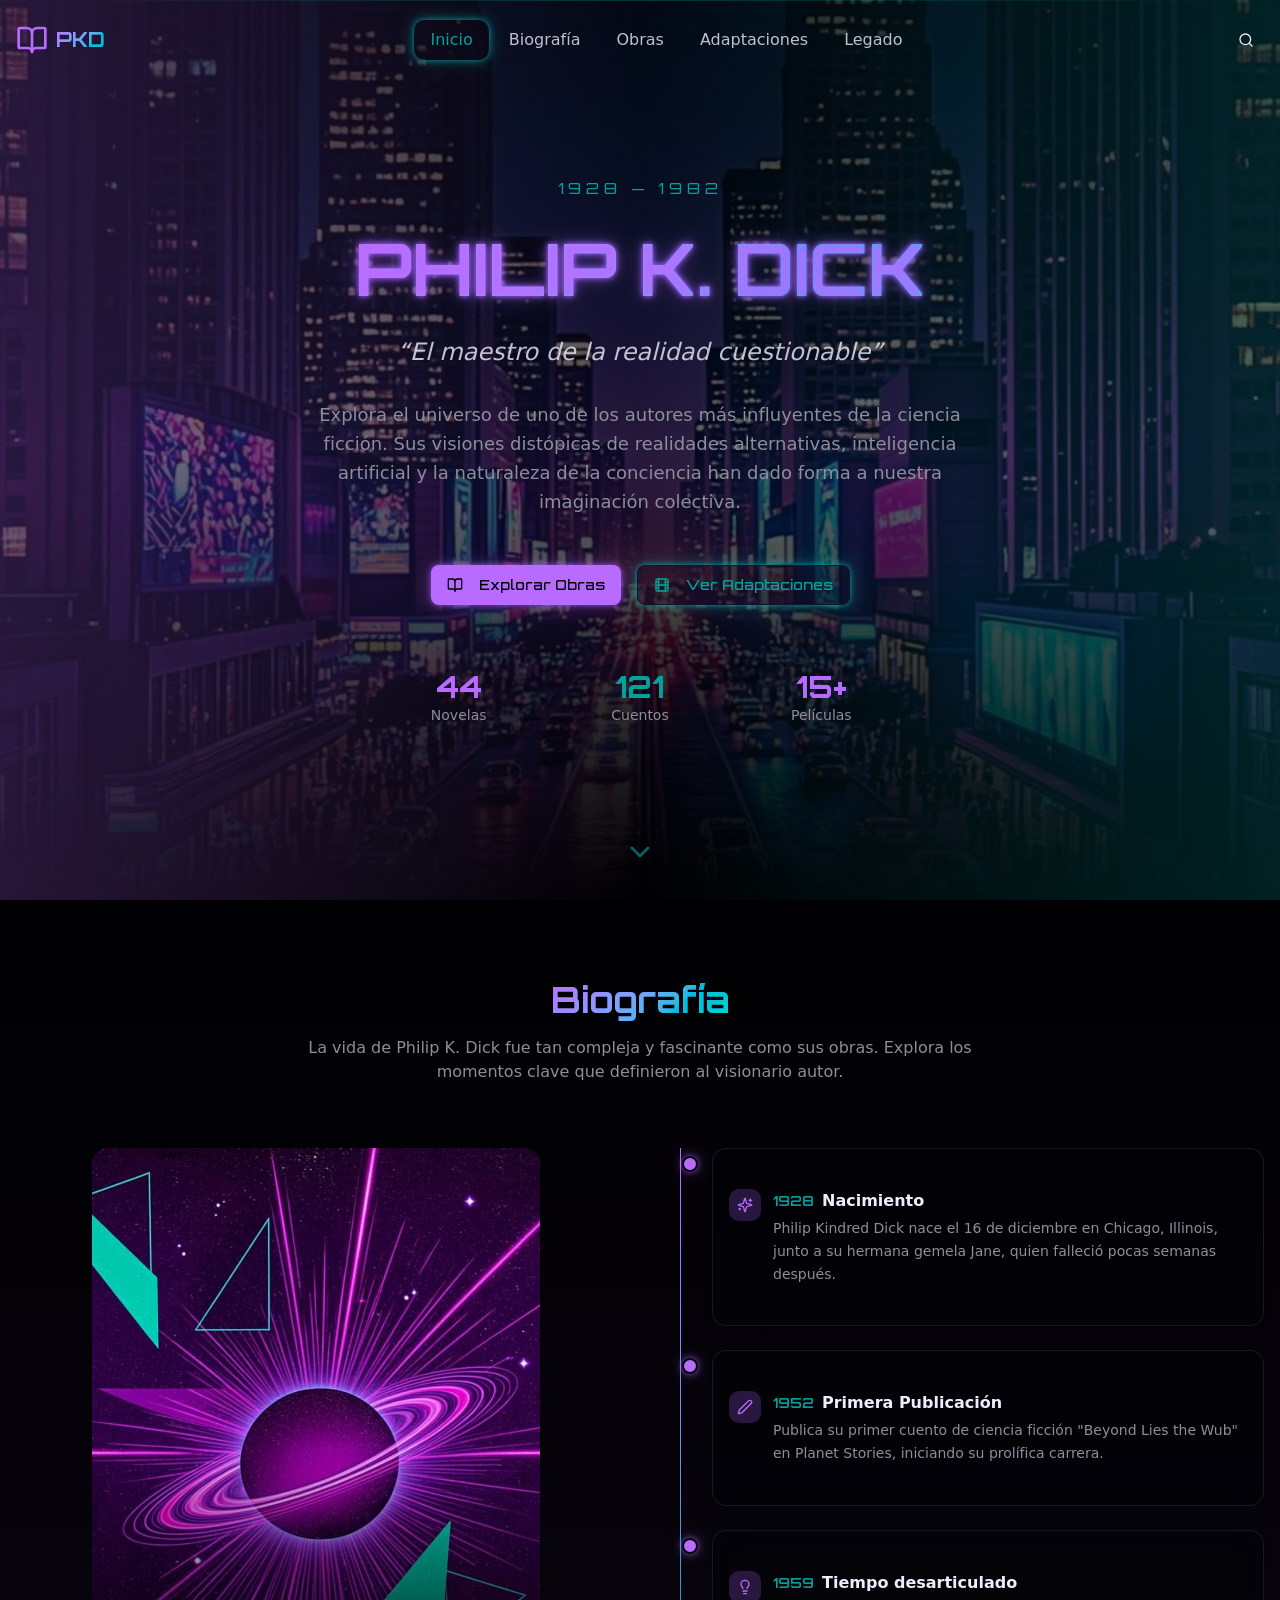
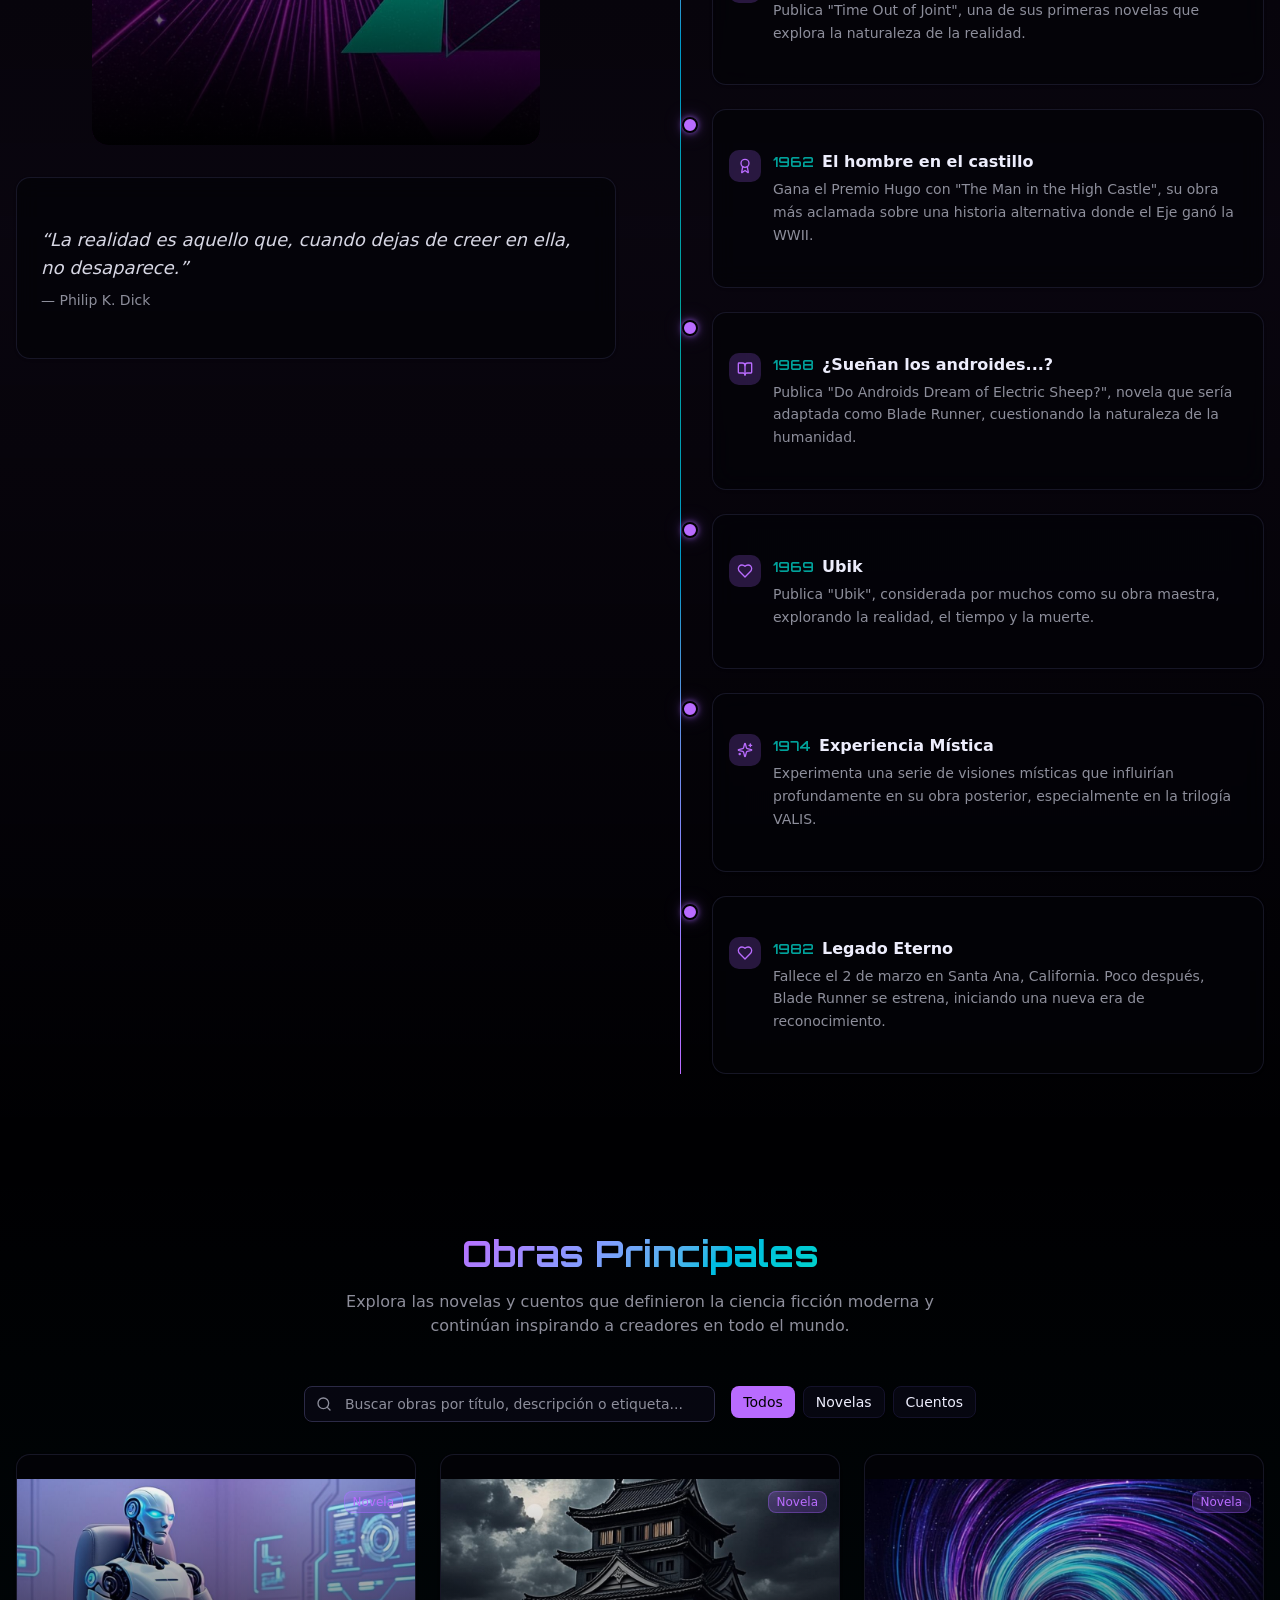
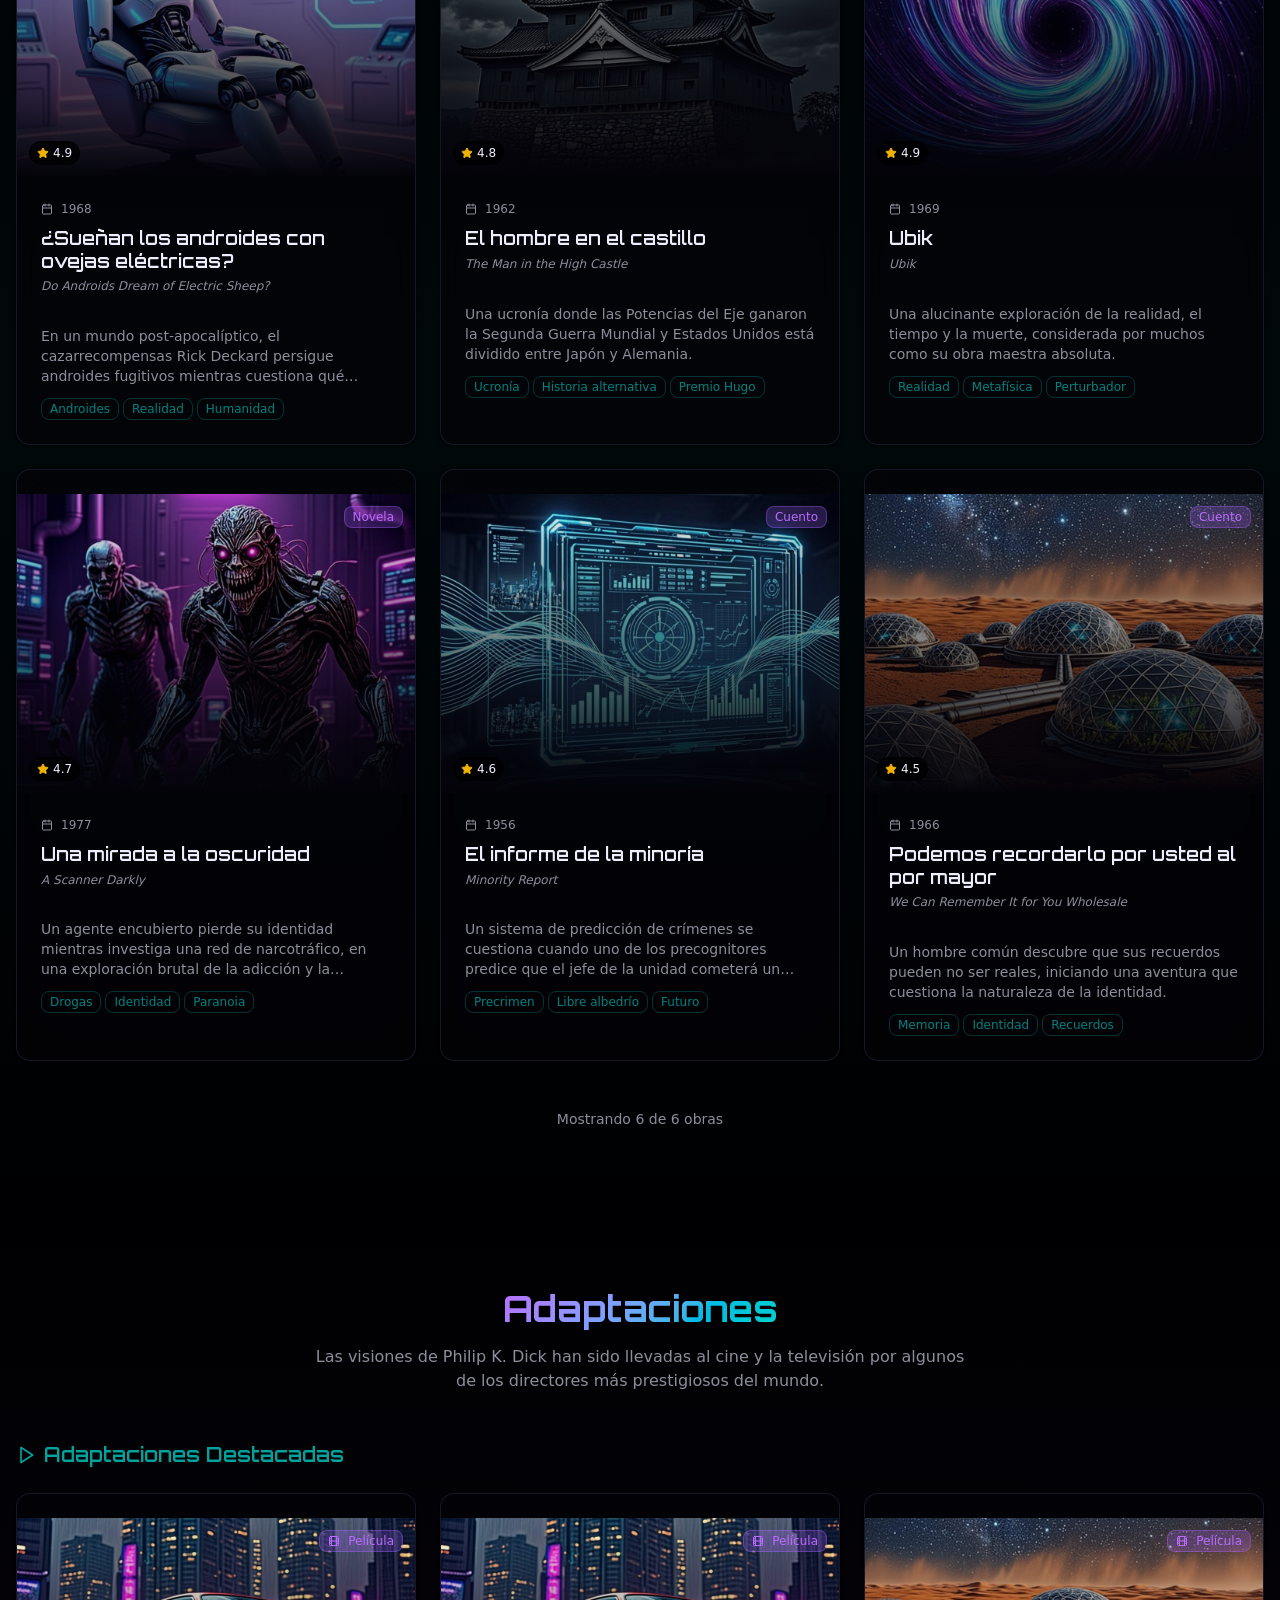
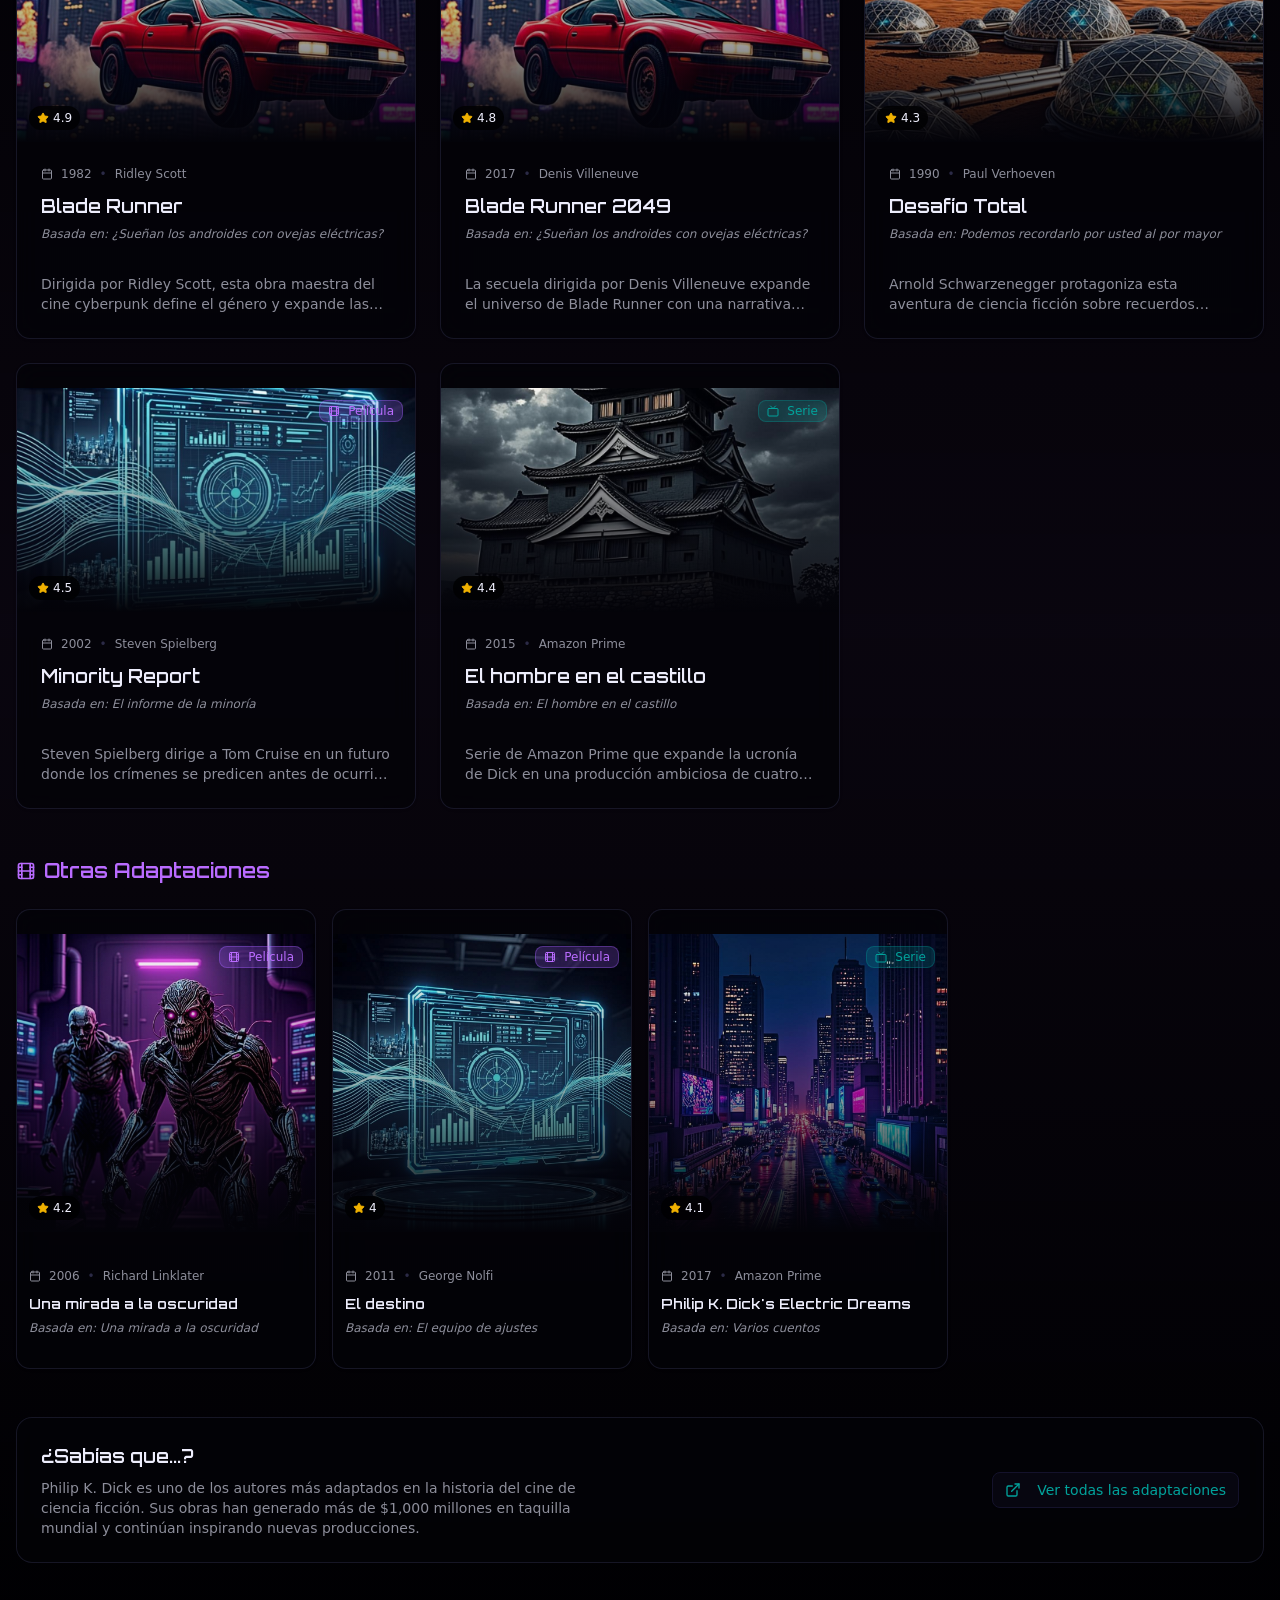
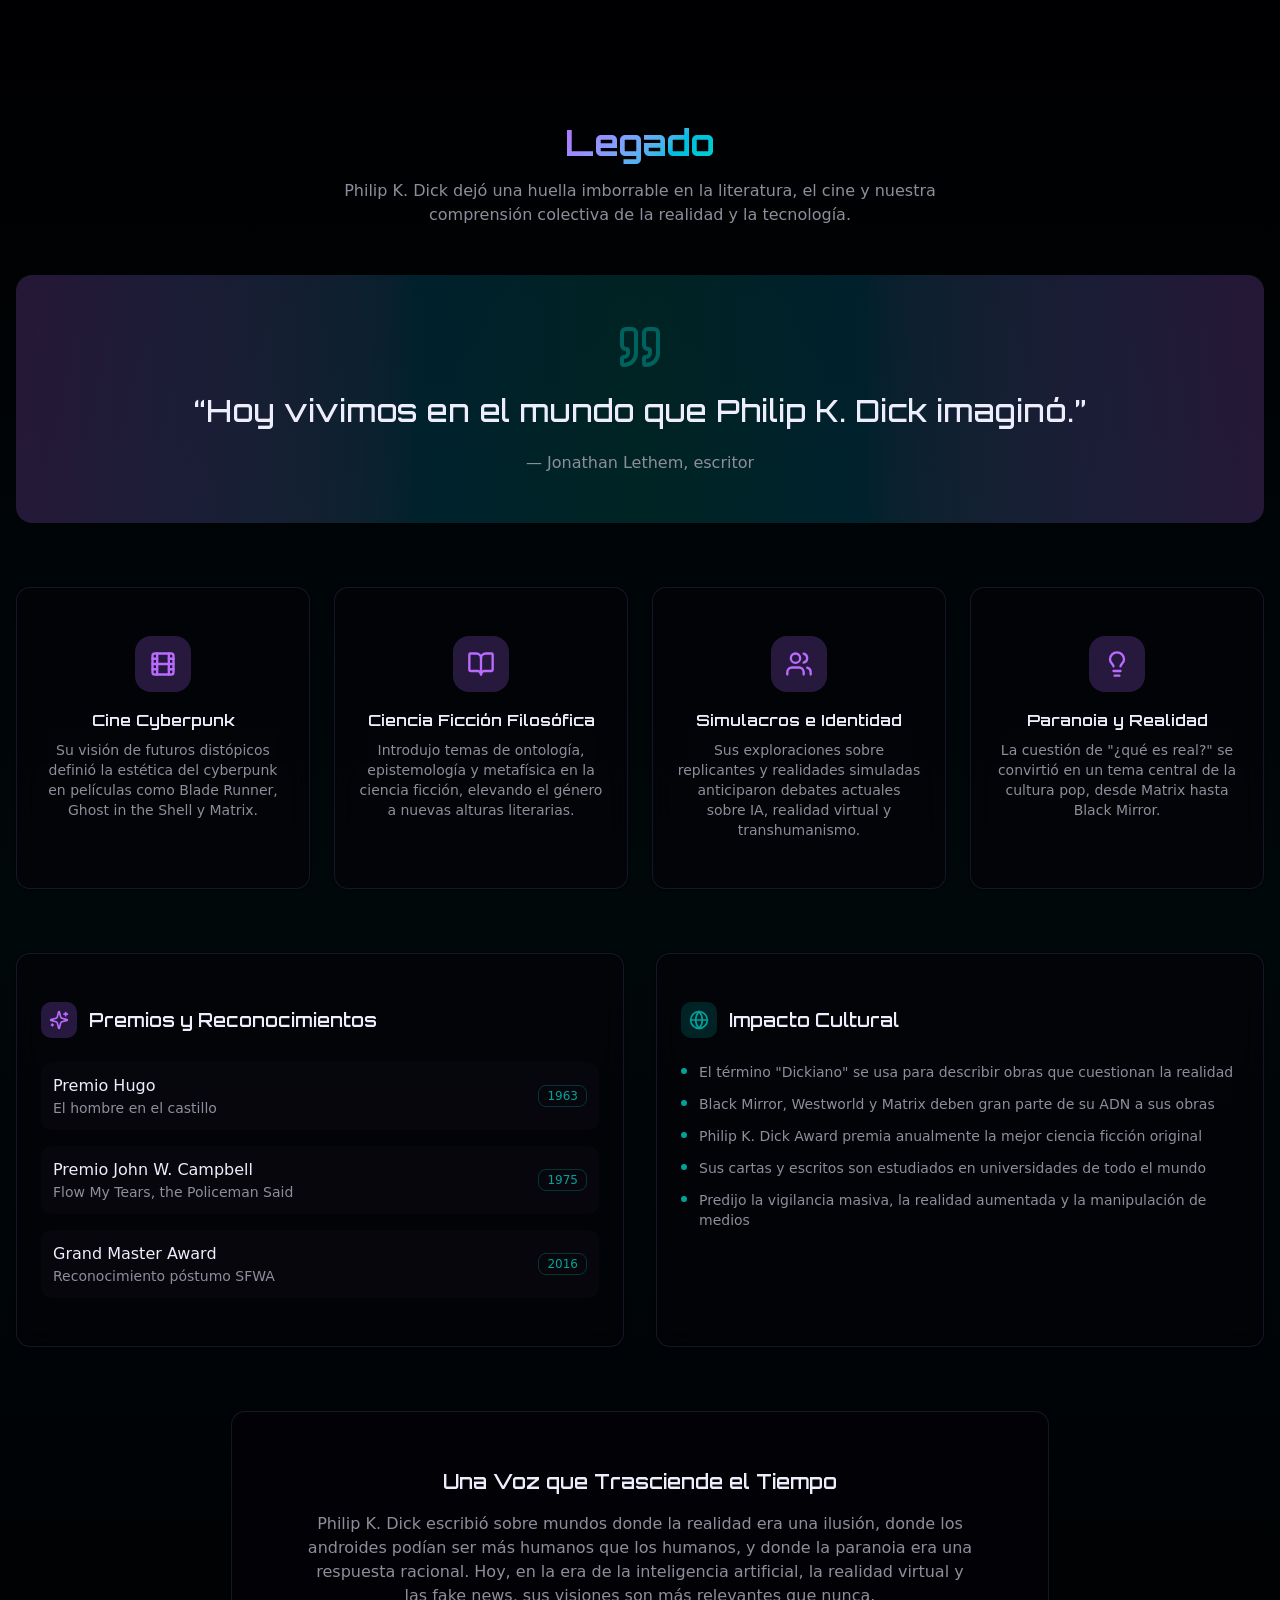
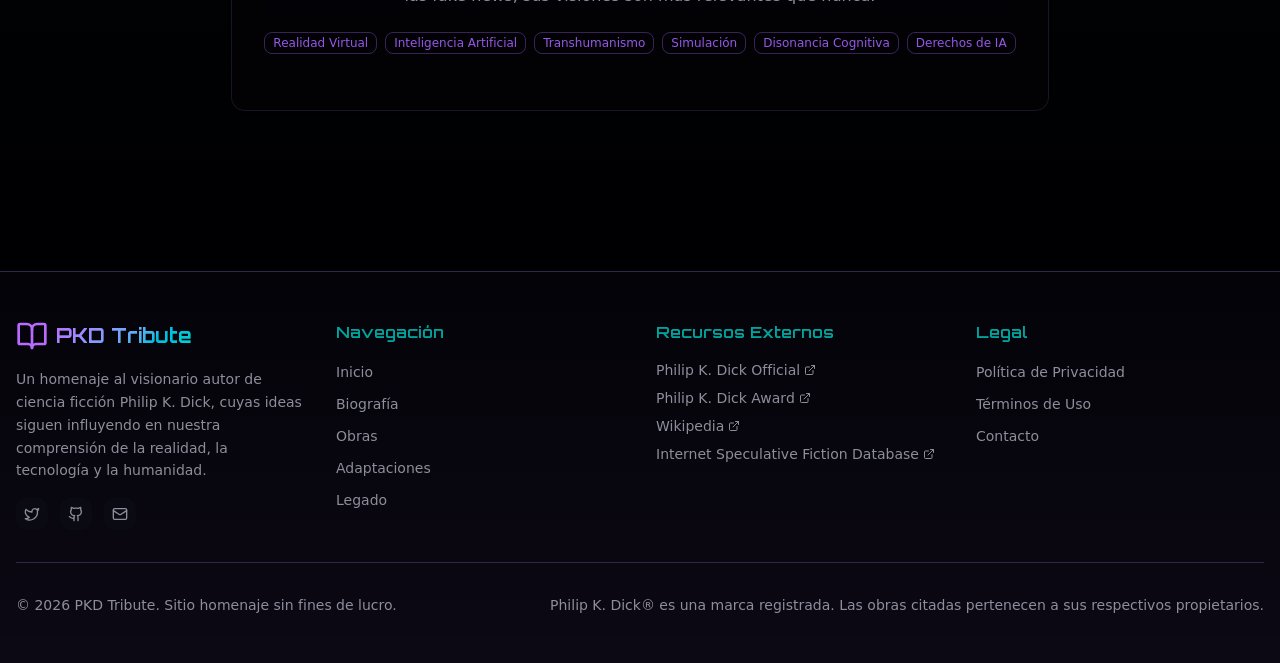
==== index.html @ 3417b70b "Add files via upload" ====
<!DOCTYPE html><!--2IDI9ltEasbapEEC2ynJJ--><html lang="es" class="dark"><head><meta charSet="utf-8"/><meta name="viewport" content="width=device-width, initial-scale=1"/><link rel="preload" href="/_next/static/media/0acc7fdf55eb3220-s.p.532ccaa1.woff2" as="font" crossorigin="" type="font/woff2"/><link rel="preload" href="/_next/static/media/797e433ab948586e-s.p.dbea232f.woff2" as="font" crossorigin="" type="font/woff2"/><link rel="preload" href="/_next/static/media/caa3a2e1cccd8315-s.p.853070df.woff2" as="font" crossorigin="" type="font/woff2"/><link rel="preload" as="image" href="/images/hero-cyberpunk.png"/><link rel="stylesheet" href="/_next/static/chunks/ce6fe1af7d8483ab.css" data-precedence="next"/><link rel="stylesheet" href="/_next/static/chunks/13907cbbb99fd0b8.css" data-precedence="next"/><link rel="preload" as="script" fetchPriority="low" href="/_next/static/chunks/556c8b59b4c9a879.js"/><script src="/_next/static/chunks/abc386bdde209760.js" async=""></script><script src="/_next/static/chunks/3b3c7ed019bbd741.js" async=""></script><script src="/_next/static/chunks/turbopack-4418671c871624ce.js" async=""></script><script src="/_next/static/chunks/ff1a16fafef87110.js" async=""></script><script src="/_next/static/chunks/d2be314c3ece3fbe.js" async=""></script><script src="/_next/static/chunks/f5dbffc2357b227a.js" async=""></script><script src="/_next/static/chunks/a6850a050755d134.js" async=""></script><script src="/_next/static/chunks/965058bfec8d47f9.js" async=""></script><meta name="next-size-adjust" content=""/><title>Philip K. Dick | Maestro de la Ciencia Ficción</title><meta name="description" content="Explora el universo de Philip K. Dick: su vida, obras maestras como ¿Sueñan los androides con ovejas eléctricas?, adaptaciones cinematográficas y su legado en la ciencia ficción moderna."/><meta name="author" content="PKD Tribute Site"/><meta name="keywords" content="Philip K. Dick,Ciencia Ficción,Blade Runner,Total Recall,Minority Report,Ubik,El hombre en el castillo,Sci-Fi,Cyberpunk"/><meta property="og:title" content="Philip K. Dick | Maestro de la Ciencia Ficción"/><meta property="og:description" content="Descubre el universo de uno de los autores más influyentes de la ciencia ficción"/><meta property="og:type" content="website"/><meta name="twitter:card" content="summary_large_image"/><meta name="twitter:title" content="Philip K. Dick | Maestro de la Ciencia Ficción"/><meta name="twitter:description" content="Explora el universo de Philip K. Dick"/><link rel="icon" href="/images/favicon.ico"/><script src="/_next/static/chunks/664adc71bc2617c2.js" noModule=""></script></head><body class="geist_a71539c9-module__T19VSG__variable geist_mono_8d43a2aa-module__8Li5zG__variable orbitron_f1751eec-module__pU4K5G__variable antialiased bg-background text-foreground"><div hidden=""><!--$--><!--/$--></div><div class="min-h-screen bg-background"><header class="fixed top-0 left-0 right-0 z-50 transition-all duration-300 bg-transparent"><div class="container mx-auto px-4"><div class="flex items-center justify-between h-16 md:h-20"><button class="flex items-center gap-2 group"><svg xmlns="http://www.w3.org/2000/svg" width="24" height="24" viewBox="0 0 24 24" fill="none" stroke="currentColor" stroke-width="2" stroke-linecap="round" stroke-linejoin="round" class="lucide lucide-book-open w-8 h-8 text-primary group-hover:text-accent transition-colors" aria-hidden="true"><path d="M12 7v14"></path><path d="M3 18a1 1 0 0 1-1-1V4a1 1 0 0 1 1-1h5a4 4 0 0 1 4 4 4 4 0 0 1 4-4h5a1 1 0 0 1 1 1v13a1 1 0 0 1-1 1h-6a3 3 0 0 0-3 3 3 3 0 0 0-3-3z"></path></svg><span class="font-[family-name:var(--font-orbitron)] text-lg md:text-xl font-bold gradient-text">PKD</span></button><nav class="hidden md:flex items-center gap-1"><button class="px-4 py-2 rounded-lg font-medium transition-all duration-200 text-accent neon-glow-cyan">Inicio</button><button class="px-4 py-2 rounded-lg font-medium transition-all duration-200 text-foreground/80 hover:text-accent hover:bg-accent/10">Biografía</button><button class="px-4 py-2 rounded-lg font-medium transition-all duration-200 text-foreground/80 hover:text-accent hover:bg-accent/10">Obras</button><button class="px-4 py-2 rounded-lg font-medium transition-all duration-200 text-foreground/80 hover:text-accent hover:bg-accent/10">Adaptaciones</button><button class="px-4 py-2 rounded-lg font-medium transition-all duration-200 text-foreground/80 hover:text-accent hover:bg-accent/10">Legado</button></nav><div class="flex items-center gap-2"><div class="relative"><button data-slot="button" class="inline-flex items-center justify-center gap-2 whitespace-nowrap rounded-md text-sm font-medium transition-all disabled:pointer-events-none disabled:opacity-50 [&amp;_svg]:pointer-events-none [&amp;_svg:not([class*=&#x27;size-&#x27;])]:size-4 shrink-0 [&amp;_svg]:shrink-0 outline-none focus-visible:border-ring focus-visible:ring-ring/50 focus-visible:ring-[3px] aria-invalid:ring-destructive/20 dark:aria-invalid:ring-destructive/40 aria-invalid:border-destructive hover:text-accent-foreground dark:hover:bg-accent/50 size-9 hover:bg-primary/20"><svg xmlns="http://www.w3.org/2000/svg" width="24" height="24" viewBox="0 0 24 24" fill="none" stroke="currentColor" stroke-width="2" stroke-linecap="round" stroke-linejoin="round" class="lucide lucide-search w-5 h-5" aria-hidden="true"><path d="m21 21-4.34-4.34"></path><circle cx="11" cy="11" r="8"></circle></svg></button></div><button data-slot="button" class="inline-flex items-center justify-center gap-2 whitespace-nowrap rounded-md text-sm font-medium transition-all disabled:pointer-events-none disabled:opacity-50 [&amp;_svg]:pointer-events-none [&amp;_svg:not([class*=&#x27;size-&#x27;])]:size-4 shrink-0 [&amp;_svg]:shrink-0 outline-none focus-visible:border-ring focus-visible:ring-ring/50 focus-visible:ring-[3px] aria-invalid:ring-destructive/20 dark:aria-invalid:ring-destructive/40 aria-invalid:border-destructive hover:bg-accent hover:text-accent-foreground dark:hover:bg-accent/50 size-9 md:hidden"><svg xmlns="http://www.w3.org/2000/svg" width="24" height="24" viewBox="0 0 24 24" fill="none" stroke="currentColor" stroke-width="2" stroke-linecap="round" stroke-linejoin="round" class="lucide lucide-menu w-5 h-5" aria-hidden="true"><path d="M4 12h16"></path><path d="M4 18h16"></path><path d="M4 6h16"></path></svg></button></div></div><div class="md:hidden overflow-hidden transition-all duration-300 max-h-0"><nav class="flex flex-col gap-1 pt-2"><button class="px-4 py-3 rounded-lg font-medium text-left transition-all duration-200 text-accent bg-accent/10 neon-glow-cyan">Inicio</button><button class="px-4 py-3 rounded-lg font-medium text-left transition-all duration-200 text-foreground/80 hover:text-accent hover:bg-accent/10">Biografía</button><button class="px-4 py-3 rounded-lg font-medium text-left transition-all duration-200 text-foreground/80 hover:text-accent hover:bg-accent/10">Obras</button><button class="px-4 py-3 rounded-lg font-medium text-left transition-all duration-200 text-foreground/80 hover:text-accent hover:bg-accent/10">Adaptaciones</button><button class="px-4 py-3 rounded-lg font-medium text-left transition-all duration-200 text-foreground/80 hover:text-accent hover:bg-accent/10">Legado</button></nav></div></div></header><main><section id="hero" class="relative min-h-screen flex items-center justify-center overflow-hidden"><div class="absolute inset-0 z-0"><img alt="Cyberpunk cityscape" decoding="async" data-nimg="fill" class="object-cover" style="position:absolute;height:100%;width:100%;left:0;top:0;right:0;bottom:0;color:transparent" src="/images/hero-cyberpunk.png"/><div class="absolute inset-0 bg-gradient-to-b from-background/80 via-background/60 to-background"></div><div class="absolute inset-0 bg-gradient-to-r from-primary/20 via-transparent to-accent/20"></div></div><div class="absolute inset-0 z-10 pointer-events-none overflow-hidden opacity-30"><div class="absolute left-0 right-0 h-px bg-gradient-to-r from-transparent via-accent to-transparent" style="animation:scan-line 8s linear infinite"></div></div><div class="relative z-20 container mx-auto px-4 text-center"><div class="max-w-4xl mx-auto space-y-8"><p class="font-[family-name:var(--font-orbitron)] text-accent text-sm md:text-base tracking-[0.3em] uppercase animate-pulse">1928 — 1982</p><h1 class="font-[family-name:var(--font-orbitron)] text-4xl md:text-6xl lg:text-7xl font-bold"><span class="gradient-text neon-text-purple">PHILIP K. DICK</span></h1><p class="text-xl md:text-2xl text-foreground/80 font-light italic">“El maestro de la realidad cuestionable”</p><p class="text-muted-foreground text-lg max-w-2xl mx-auto leading-relaxed">Explora el universo de uno de los autores más influyentes de la ciencia ficción. Sus visiones distópicas de realidades alternativas, inteligencia artificial y la naturaleza de la conciencia han dado forma a nuestra imaginación colectiva.</p><div class="flex flex-col sm:flex-row items-center justify-center gap-4 pt-4"><button data-slot="button" class="inline-flex items-center justify-center gap-2 whitespace-nowrap text-sm font-medium disabled:pointer-events-none disabled:opacity-50 [&amp;_svg]:pointer-events-none [&amp;_svg:not([class*=&#x27;size-&#x27;])]:size-4 shrink-0 [&amp;_svg]:shrink-0 outline-none focus-visible:border-ring focus-visible:ring-ring/50 focus-visible:ring-[3px] aria-invalid:ring-destructive/20 dark:aria-invalid:ring-destructive/40 aria-invalid:border-destructive shadow-xs h-10 rounded-md px-6 has-[&gt;svg]:px-4 bg-primary hover:bg-primary/80 text-primary-foreground font-[family-name:var(--font-orbitron)] neon-glow-purple transition-all duration-300 hover:scale-105"><svg xmlns="http://www.w3.org/2000/svg" width="24" height="24" viewBox="0 0 24 24" fill="none" stroke="currentColor" stroke-width="2" stroke-linecap="round" stroke-linejoin="round" class="lucide lucide-book-open w-4 h-4 mr-2" aria-hidden="true"><path d="M12 7v14"></path><path d="M3 18a1 1 0 0 1-1-1V4a1 1 0 0 1 1-1h5a4 4 0 0 1 4 4 4 4 0 0 1 4-4h5a1 1 0 0 1 1 1v13a1 1 0 0 1-1 1h-6a3 3 0 0 0-3 3 3 3 0 0 0-3-3z"></path></svg>Explorar Obras</button><button data-slot="button" class="inline-flex items-center justify-center gap-2 whitespace-nowrap text-sm font-medium disabled:pointer-events-none disabled:opacity-50 [&amp;_svg]:pointer-events-none [&amp;_svg:not([class*=&#x27;size-&#x27;])]:size-4 shrink-0 [&amp;_svg]:shrink-0 outline-none focus-visible:border-ring focus-visible:ring-ring/50 focus-visible:ring-[3px] aria-invalid:ring-destructive/20 dark:aria-invalid:ring-destructive/40 aria-invalid:border-destructive border bg-background shadow-xs hover:text-accent-foreground dark:bg-input/30 dark:border-input dark:hover:bg-input/50 h-10 rounded-md px-6 has-[&gt;svg]:px-4 border-accent text-accent hover:bg-accent/10 font-[family-name:var(--font-orbitron)] neon-glow-cyan transition-all duration-300 hover:scale-105"><svg xmlns="http://www.w3.org/2000/svg" width="24" height="24" viewBox="0 0 24 24" fill="none" stroke="currentColor" stroke-width="2" stroke-linecap="round" stroke-linejoin="round" class="lucide lucide-film w-4 h-4 mr-2" aria-hidden="true"><rect width="18" height="18" x="3" y="3" rx="2"></rect><path d="M7 3v18"></path><path d="M3 7.5h4"></path><path d="M3 12h18"></path><path d="M3 16.5h4"></path><path d="M17 3v18"></path><path d="M17 7.5h4"></path><path d="M17 16.5h4"></path></svg>Ver Adaptaciones</button></div><div class="grid grid-cols-3 gap-4 md:gap-8 pt-8 max-w-lg mx-auto"><div class="text-center"><div class="font-[family-name:var(--font-orbitron)] text-2xl md:text-3xl font-bold text-primary">44</div><div class="text-xs md:text-sm text-muted-foreground">Novelas</div></div><div class="text-center"><div class="font-[family-name:var(--font-orbitron)] text-2xl md:text-3xl font-bold text-accent">121</div><div class="text-xs md:text-sm text-muted-foreground">Cuentos</div></div><div class="text-center"><div class="font-[family-name:var(--font-orbitron)] text-2xl md:text-3xl font-bold text-primary">15+</div><div class="text-xs md:text-sm text-muted-foreground">Películas</div></div></div></div></div><button class="absolute bottom-8 left-1/2 -translate-x-1/2 z-20 animate-bounce" aria-label="Scroll down"><svg xmlns="http://www.w3.org/2000/svg" width="24" height="24" viewBox="0 0 24 24" fill="none" stroke="currentColor" stroke-width="2" stroke-linecap="round" stroke-linejoin="round" class="lucide lucide-chevron-down w-8 h-8 text-accent/60" aria-hidden="true"><path d="m6 9 6 6 6-6"></path></svg></button></section><section id="biografia" class="py-20 relative"><div class="absolute inset-0 bg-gradient-to-b from-transparent via-primary/5 to-transparent pointer-events-none"></div><div class="container mx-auto px-4 relative"><div class="text-center mb-16"><h2 class="font-[family-name:var(--font-orbitron)] text-3xl md:text-4xl font-bold mb-4"><span class="gradient-text">Biografía</span></h2><p class="text-muted-foreground max-w-2xl mx-auto">La vida de Philip K. Dick fue tan compleja y fascinante como sus obras. Explora los momentos clave que definieron al visionario autor.</p></div><div class="grid lg:grid-cols-2 gap-12 items-start"><div class="relative group order-2 lg:order-1"><div class="relative aspect-[3/4] max-w-md mx-auto rounded-2xl overflow-hidden"><img alt="Philip K. Dick Portrait" loading="lazy" decoding="async" data-nimg="fill" class="object-cover transition-transform duration-500 group-hover:scale-105" style="position:absolute;height:100%;width:100%;left:0;top:0;right:0;bottom:0;color:transparent" src="/images/pkd-portrait.png"/><div class="absolute inset-0 bg-gradient-to-t from-background via-transparent to-transparent"></div></div><div class="absolute -inset-4 bg-gradient-to-r from-primary/20 via-accent/20 to-primary/20 blur-3xl opacity-50 -z-10"></div><div data-slot="card" class="bg-card text-card-foreground flex flex-col gap-6 rounded-xl border py-6 shadow-sm mt-8 glass border-primary/30"><div data-slot="card-content" class="p-6"><blockquote class="text-lg italic text-foreground/90">“La realidad es aquello que, cuando dejas de creer en ella, no desaparece.”</blockquote><p class="text-sm text-muted-foreground mt-2">— Philip K. Dick</p></div></div></div><div class="order-1 lg:order-2"><div class="relative"><div class="absolute left-4 top-0 bottom-0 w-px bg-gradient-to-b from-primary via-accent to-primary"></div><div class="space-y-6 pl-12"><div class="relative group"><div class="absolute left-[-30px] top-2 w-4 h-4 rounded-full bg-primary border-2 border-background neon-glow-purple"></div><div data-slot="card" class="bg-card text-card-foreground flex flex-col gap-6 rounded-xl border py-6 shadow-sm glass border-border hover:border-primary/50 transition-all duration-300 hover:shadow-lg hover:shadow-primary/10"><div data-slot="card-content" class="p-4"><div class="flex items-start gap-3"><div class="p-2 rounded-lg bg-primary/20 text-primary shrink-0"><svg xmlns="http://www.w3.org/2000/svg" width="24" height="24" viewBox="0 0 24 24" fill="none" stroke="currentColor" stroke-width="2" stroke-linecap="round" stroke-linejoin="round" class="lucide lucide-sparkles w-4 h-4" aria-hidden="true"><path d="M9.937 15.5A2 2 0 0 0 8.5 14.063l-6.135-1.582a.5.5 0 0 1 0-.962L8.5 9.936A2 2 0 0 0 9.937 8.5l1.582-6.135a.5.5 0 0 1 .963 0L14.063 8.5A2 2 0 0 0 15.5 9.937l6.135 1.581a.5.5 0 0 1 0 .964L15.5 14.063a2 2 0 0 0-1.437 1.437l-1.582 6.135a.5.5 0 0 1-.963 0z"></path><path d="M20 3v4"></path><path d="M22 5h-4"></path><path d="M4 17v2"></path><path d="M5 18H3"></path></svg></div><div><div class="flex items-center gap-2 mb-1"><span class="font-[family-name:var(--font-orbitron)] text-accent text-sm font-semibold">1928</span><h3 class="font-semibold text-foreground">Nacimiento</h3></div><p class="text-sm text-muted-foreground leading-relaxed">Philip Kindred Dick nace el 16 de diciembre en Chicago, Illinois, junto a su hermana gemela Jane, quien falleció pocas semanas después.</p></div></div></div></div></div><div class="relative group"><div class="absolute left-[-30px] top-2 w-4 h-4 rounded-full bg-primary border-2 border-background neon-glow-purple"></div><div data-slot="card" class="bg-card text-card-foreground flex flex-col gap-6 rounded-xl border py-6 shadow-sm glass border-border hover:border-primary/50 transition-all duration-300 hover:shadow-lg hover:shadow-primary/10"><div data-slot="card-content" class="p-4"><div class="flex items-start gap-3"><div class="p-2 rounded-lg bg-primary/20 text-primary shrink-0"><svg xmlns="http://www.w3.org/2000/svg" width="24" height="24" viewBox="0 0 24 24" fill="none" stroke="currentColor" stroke-width="2" stroke-linecap="round" stroke-linejoin="round" class="lucide lucide-pen w-4 h-4" aria-hidden="true"><path d="M21.174 6.812a1 1 0 0 0-3.986-3.987L3.842 16.174a2 2 0 0 0-.5.83l-1.321 4.352a.5.5 0 0 0 .623.622l4.353-1.32a2 2 0 0 0 .83-.497z"></path></svg></div><div><div class="flex items-center gap-2 mb-1"><span class="font-[family-name:var(--font-orbitron)] text-accent text-sm font-semibold">1952</span><h3 class="font-semibold text-foreground">Primera Publicación</h3></div><p class="text-sm text-muted-foreground leading-relaxed">Publica su primer cuento de ciencia ficción &quot;Beyond Lies the Wub&quot; en Planet Stories, iniciando su prolífica carrera.</p></div></div></div></div></div><div class="relative group"><div class="absolute left-[-30px] top-2 w-4 h-4 rounded-full bg-primary border-2 border-background neon-glow-purple"></div><div data-slot="card" class="bg-card text-card-foreground flex flex-col gap-6 rounded-xl border py-6 shadow-sm glass border-border hover:border-primary/50 transition-all duration-300 hover:shadow-lg hover:shadow-primary/10"><div data-slot="card-content" class="p-4"><div class="flex items-start gap-3"><div class="p-2 rounded-lg bg-primary/20 text-primary shrink-0"><svg xmlns="http://www.w3.org/2000/svg" width="24" height="24" viewBox="0 0 24 24" fill="none" stroke="currentColor" stroke-width="2" stroke-linecap="round" stroke-linejoin="round" class="lucide lucide-lightbulb w-4 h-4" aria-hidden="true"><path d="M15 14c.2-1 .7-1.7 1.5-2.5 1-.9 1.5-2.2 1.5-3.5A6 6 0 0 0 6 8c0 1 .2 2.2 1.5 3.5.7.7 1.3 1.5 1.5 2.5"></path><path d="M9 18h6"></path><path d="M10 22h4"></path></svg></div><div><div class="flex items-center gap-2 mb-1"><span class="font-[family-name:var(--font-orbitron)] text-accent text-sm font-semibold">1959</span><h3 class="font-semibold text-foreground">Tiempo desarticulado</h3></div><p class="text-sm text-muted-foreground leading-relaxed">Publica &quot;Time Out of Joint&quot;, una de sus primeras novelas que explora la naturaleza de la realidad.</p></div></div></div></div></div><div class="relative group"><div class="absolute left-[-30px] top-2 w-4 h-4 rounded-full bg-primary border-2 border-background neon-glow-purple"></div><div data-slot="card" class="bg-card text-card-foreground flex flex-col gap-6 rounded-xl border py-6 shadow-sm glass border-border hover:border-primary/50 transition-all duration-300 hover:shadow-lg hover:shadow-primary/10"><div data-slot="card-content" class="p-4"><div class="flex items-start gap-3"><div class="p-2 rounded-lg bg-primary/20 text-primary shrink-0"><svg xmlns="http://www.w3.org/2000/svg" width="24" height="24" viewBox="0 0 24 24" fill="none" stroke="currentColor" stroke-width="2" stroke-linecap="round" stroke-linejoin="round" class="lucide lucide-award w-4 h-4" aria-hidden="true"><path d="m15.477 12.89 1.515 8.526a.5.5 0 0 1-.81.47l-3.58-2.687a1 1 0 0 0-1.197 0l-3.586 2.686a.5.5 0 0 1-.81-.469l1.514-8.526"></path><circle cx="12" cy="8" r="6"></circle></svg></div><div><div class="flex items-center gap-2 mb-1"><span class="font-[family-name:var(--font-orbitron)] text-accent text-sm font-semibold">1962</span><h3 class="font-semibold text-foreground">El hombre en el castillo</h3></div><p class="text-sm text-muted-foreground leading-relaxed">Gana el Premio Hugo con &quot;The Man in the High Castle&quot;, su obra más aclamada sobre una historia alternativa donde el Eje ganó la WWII.</p></div></div></div></div></div><div class="relative group"><div class="absolute left-[-30px] top-2 w-4 h-4 rounded-full bg-primary border-2 border-background neon-glow-purple"></div><div data-slot="card" class="bg-card text-card-foreground flex flex-col gap-6 rounded-xl border py-6 shadow-sm glass border-border hover:border-primary/50 transition-all duration-300 hover:shadow-lg hover:shadow-primary/10"><div data-slot="card-content" class="p-4"><div class="flex items-start gap-3"><div class="p-2 rounded-lg bg-primary/20 text-primary shrink-0"><svg xmlns="http://www.w3.org/2000/svg" width="24" height="24" viewBox="0 0 24 24" fill="none" stroke="currentColor" stroke-width="2" stroke-linecap="round" stroke-linejoin="round" class="lucide lucide-book-open w-4 h-4" aria-hidden="true"><path d="M12 7v14"></path><path d="M3 18a1 1 0 0 1-1-1V4a1 1 0 0 1 1-1h5a4 4 0 0 1 4 4 4 4 0 0 1 4-4h5a1 1 0 0 1 1 1v13a1 1 0 0 1-1 1h-6a3 3 0 0 0-3 3 3 3 0 0 0-3-3z"></path></svg></div><div><div class="flex items-center gap-2 mb-1"><span class="font-[family-name:var(--font-orbitron)] text-accent text-sm font-semibold">1968</span><h3 class="font-semibold text-foreground">¿Sueñan los androides...?</h3></div><p class="text-sm text-muted-foreground leading-relaxed">Publica &quot;Do Androids Dream of Electric Sheep?&quot;, novela que sería adaptada como Blade Runner, cuestionando la naturaleza de la humanidad.</p></div></div></div></div></div><div class="relative group"><div class="absolute left-[-30px] top-2 w-4 h-4 rounded-full bg-primary border-2 border-background neon-glow-purple"></div><div data-slot="card" class="bg-card text-card-foreground flex flex-col gap-6 rounded-xl border py-6 shadow-sm glass border-border hover:border-primary/50 transition-all duration-300 hover:shadow-lg hover:shadow-primary/10"><div data-slot="card-content" class="p-4"><div class="flex items-start gap-3"><div class="p-2 rounded-lg bg-primary/20 text-primary shrink-0"><svg xmlns="http://www.w3.org/2000/svg" width="24" height="24" viewBox="0 0 24 24" fill="none" stroke="currentColor" stroke-width="2" stroke-linecap="round" stroke-linejoin="round" class="lucide lucide-heart w-4 h-4" aria-hidden="true"><path d="M19 14c1.49-1.46 3-3.21 3-5.5A5.5 5.5 0 0 0 16.5 3c-1.76 0-3 .5-4.5 2-1.5-1.5-2.74-2-4.5-2A5.5 5.5 0 0 0 2 8.5c0 2.3 1.5 4.05 3 5.5l7 7Z"></path></svg></div><div><div class="flex items-center gap-2 mb-1"><span class="font-[family-name:var(--font-orbitron)] text-accent text-sm font-semibold">1969</span><h3 class="font-semibold text-foreground">Ubik</h3></div><p class="text-sm text-muted-foreground leading-relaxed">Publica &quot;Ubik&quot;, considerada por muchos como su obra maestra, explorando la realidad, el tiempo y la muerte.</p></div></div></div></div></div><div class="relative group"><div class="absolute left-[-30px] top-2 w-4 h-4 rounded-full bg-primary border-2 border-background neon-glow-purple"></div><div data-slot="card" class="bg-card text-card-foreground flex flex-col gap-6 rounded-xl border py-6 shadow-sm glass border-border hover:border-primary/50 transition-all duration-300 hover:shadow-lg hover:shadow-primary/10"><div data-slot="card-content" class="p-4"><div class="flex items-start gap-3"><div class="p-2 rounded-lg bg-primary/20 text-primary shrink-0"><svg xmlns="http://www.w3.org/2000/svg" width="24" height="24" viewBox="0 0 24 24" fill="none" stroke="currentColor" stroke-width="2" stroke-linecap="round" stroke-linejoin="round" class="lucide lucide-sparkles w-4 h-4" aria-hidden="true"><path d="M9.937 15.5A2 2 0 0 0 8.5 14.063l-6.135-1.582a.5.5 0 0 1 0-.962L8.5 9.936A2 2 0 0 0 9.937 8.5l1.582-6.135a.5.5 0 0 1 .963 0L14.063 8.5A2 2 0 0 0 15.5 9.937l6.135 1.581a.5.5 0 0 1 0 .964L15.5 14.063a2 2 0 0 0-1.437 1.437l-1.582 6.135a.5.5 0 0 1-.963 0z"></path><path d="M20 3v4"></path><path d="M22 5h-4"></path><path d="M4 17v2"></path><path d="M5 18H3"></path></svg></div><div><div class="flex items-center gap-2 mb-1"><span class="font-[family-name:var(--font-orbitron)] text-accent text-sm font-semibold">1974</span><h3 class="font-semibold text-foreground">Experiencia Mística</h3></div><p class="text-sm text-muted-foreground leading-relaxed">Experimenta una serie de visiones místicas que influirían profundamente en su obra posterior, especialmente en la trilogía VALIS.</p></div></div></div></div></div><div class="relative group"><div class="absolute left-[-30px] top-2 w-4 h-4 rounded-full bg-primary border-2 border-background neon-glow-purple"></div><div data-slot="card" class="bg-card text-card-foreground flex flex-col gap-6 rounded-xl border py-6 shadow-sm glass border-border hover:border-primary/50 transition-all duration-300 hover:shadow-lg hover:shadow-primary/10"><div data-slot="card-content" class="p-4"><div class="flex items-start gap-3"><div class="p-2 rounded-lg bg-primary/20 text-primary shrink-0"><svg xmlns="http://www.w3.org/2000/svg" width="24" height="24" viewBox="0 0 24 24" fill="none" stroke="currentColor" stroke-width="2" stroke-linecap="round" stroke-linejoin="round" class="lucide lucide-heart w-4 h-4" aria-hidden="true"><path d="M19 14c1.49-1.46 3-3.21 3-5.5A5.5 5.5 0 0 0 16.5 3c-1.76 0-3 .5-4.5 2-1.5-1.5-2.74-2-4.5-2A5.5 5.5 0 0 0 2 8.5c0 2.3 1.5 4.05 3 5.5l7 7Z"></path></svg></div><div><div class="flex items-center gap-2 mb-1"><span class="font-[family-name:var(--font-orbitron)] text-accent text-sm font-semibold">1982</span><h3 class="font-semibold text-foreground">Legado Eterno</h3></div><p class="text-sm text-muted-foreground leading-relaxed">Fallece el 2 de marzo en Santa Ana, California. Poco después, Blade Runner se estrena, iniciando una nueva era de reconocimiento.</p></div></div></div></div></div></div></div></div></div></div></section><div><section id="obras" class="py-20 relative"><div class="absolute inset-0 bg-gradient-to-b from-transparent via-accent/5 to-transparent pointer-events-none"></div><div class="container mx-auto px-4 relative"><div class="text-center mb-12"><h2 class="font-[family-name:var(--font-orbitron)] text-3xl md:text-4xl font-bold mb-4"><span class="gradient-text">Obras Principales</span></h2><p class="text-muted-foreground max-w-2xl mx-auto">Explora las novelas y cuentos que definieron la ciencia ficción moderna y continúan inspirando a creadores en todo el mundo.</p></div><div class="flex flex-col sm:flex-row gap-4 mb-8 max-w-2xl mx-auto"><div class="relative flex-1"><svg xmlns="http://www.w3.org/2000/svg" width="24" height="24" viewBox="0 0 24 24" fill="none" stroke="currentColor" stroke-width="2" stroke-linecap="round" stroke-linejoin="round" class="lucide lucide-search absolute left-3 top-1/2 -translate-y-1/2 w-4 h-4 text-muted-foreground" aria-hidden="true"><path d="m21 21-4.34-4.34"></path><circle cx="11" cy="11" r="8"></circle></svg><input type="text" data-slot="input" class="file:text-foreground placeholder:text-muted-foreground selection:bg-primary selection:text-primary-foreground dark:bg-input/30 flex h-9 w-full min-w-0 rounded-md border px-3 py-1 text-base shadow-xs transition-[color,box-shadow] outline-none file:inline-flex file:h-7 file:border-0 file:bg-transparent file:text-sm file:font-medium disabled:pointer-events-none disabled:cursor-not-allowed disabled:opacity-50 md:text-sm focus-visible:border-ring focus-visible:ring-ring/50 focus-visible:ring-[3px] aria-invalid:ring-destructive/20 dark:aria-invalid:ring-destructive/40 aria-invalid:border-destructive pl-10 bg-input border-border focus:border-primary" placeholder="Buscar obras por título, descripción o etiqueta..." value=""/></div><div class="flex gap-2"><button data-slot="button" class="inline-flex items-center justify-center whitespace-nowrap text-sm font-medium disabled:pointer-events-none disabled:opacity-50 [&amp;_svg]:pointer-events-none [&amp;_svg:not([class*=&#x27;size-&#x27;])]:size-4 shrink-0 [&amp;_svg]:shrink-0 outline-none focus-visible:border-ring focus-visible:ring-ring/50 focus-visible:ring-[3px] aria-invalid:ring-destructive/20 dark:aria-invalid:ring-destructive/40 aria-invalid:border-destructive shadow-xs hover:bg-primary/90 h-8 rounded-md gap-1.5 px-3 has-[&gt;svg]:px-2.5 transition-all bg-primary text-primary-foreground">Todos</button><button data-slot="button" class="inline-flex items-center justify-center whitespace-nowrap text-sm font-medium disabled:pointer-events-none disabled:opacity-50 [&amp;_svg]:pointer-events-none [&amp;_svg:not([class*=&#x27;size-&#x27;])]:size-4 shrink-0 [&amp;_svg]:shrink-0 outline-none focus-visible:border-ring focus-visible:ring-ring/50 focus-visible:ring-[3px] aria-invalid:ring-destructive/20 dark:aria-invalid:ring-destructive/40 aria-invalid:border-destructive border bg-background shadow-xs hover:bg-accent hover:text-accent-foreground dark:bg-input/30 dark:border-input dark:hover:bg-input/50 h-8 rounded-md gap-1.5 px-3 has-[&gt;svg]:px-2.5 transition-all">Novelas</button><button data-slot="button" class="inline-flex items-center justify-center whitespace-nowrap text-sm font-medium disabled:pointer-events-none disabled:opacity-50 [&amp;_svg]:pointer-events-none [&amp;_svg:not([class*=&#x27;size-&#x27;])]:size-4 shrink-0 [&amp;_svg]:shrink-0 outline-none focus-visible:border-ring focus-visible:ring-ring/50 focus-visible:ring-[3px] aria-invalid:ring-destructive/20 dark:aria-invalid:ring-destructive/40 aria-invalid:border-destructive border bg-background shadow-xs hover:bg-accent hover:text-accent-foreground dark:bg-input/30 dark:border-input dark:hover:bg-input/50 h-8 rounded-md gap-1.5 px-3 has-[&gt;svg]:px-2.5 transition-all">Cuentos</button></div></div><div class="grid sm:grid-cols-2 lg:grid-cols-3 gap-6"><div data-slot="card" class="bg-card text-card-foreground flex flex-col gap-6 rounded-xl border py-6 shadow-sm group glass border-border hover:border-primary/50 transition-all duration-500 hover:shadow-xl hover:shadow-primary/10 overflow-hidden"><div class="relative aspect-[4/3] overflow-hidden"><img alt="¿Sueñan los androides con ovejas eléctricas?" loading="lazy" decoding="async" data-nimg="fill" class="object-cover transition-transform duration-500 group-hover:scale-110" style="position:absolute;height:100%;width:100%;left:0;top:0;right:0;bottom:0;color:transparent" src="/images/do-androids-dream.png"/><div class="absolute inset-0 bg-gradient-to-t from-card via-card/50 to-transparent"></div><span data-slot="badge" class="inline-flex items-center justify-center rounded-md px-2 py-0.5 text-xs font-medium w-fit whitespace-nowrap shrink-0 [&amp;&gt;svg]:size-3 gap-1 [&amp;&gt;svg]:pointer-events-none focus-visible:border-ring focus-visible:ring-ring/50 focus-visible:ring-[3px] aria-invalid:ring-destructive/20 dark:aria-invalid:ring-destructive/40 aria-invalid:border-destructive transition-[color,box-shadow] overflow-hidden [a&amp;]:hover:bg-secondary/90 absolute top-3 right-3 bg-primary/20 text-primary border border-primary/30">Novela</span><div class="absolute bottom-3 left-3 flex items-center gap-1 bg-background/80 backdrop-blur-sm rounded-full px-2 py-1"><svg xmlns="http://www.w3.org/2000/svg" width="24" height="24" viewBox="0 0 24 24" fill="none" stroke="currentColor" stroke-width="2" stroke-linecap="round" stroke-linejoin="round" class="lucide lucide-star w-3 h-3 text-yellow-500 fill-yellow-500" aria-hidden="true"><path d="M11.525 2.295a.53.53 0 0 1 .95 0l2.31 4.679a2.123 2.123 0 0 0 1.595 1.16l5.166.756a.53.53 0 0 1 .294.904l-3.736 3.638a2.123 2.123 0 0 0-.611 1.878l.882 5.14a.53.53 0 0 1-.771.56l-4.618-2.428a2.122 2.122 0 0 0-1.973 0L6.396 21.01a.53.53 0 0 1-.77-.56l.881-5.139a2.122 2.122 0 0 0-.611-1.879L2.16 9.795a.53.53 0 0 1 .294-.906l5.165-.755a2.122 2.122 0 0 0 1.597-1.16z"></path></svg><span class="text-xs font-medium">4.9</span></div></div><div data-slot="card-header" class="@container/card-header grid auto-rows-min grid-rows-[auto_auto] items-start gap-1.5 px-6 has-data-[slot=card-action]:grid-cols-[1fr_auto] [.border-b]:pb-6 pb-2"><div class="flex items-center gap-2 text-xs text-muted-foreground mb-1"><svg xmlns="http://www.w3.org/2000/svg" width="24" height="24" viewBox="0 0 24 24" fill="none" stroke="currentColor" stroke-width="2" stroke-linecap="round" stroke-linejoin="round" class="lucide lucide-calendar w-3 h-3" aria-hidden="true"><path d="M8 2v4"></path><path d="M16 2v4"></path><rect width="18" height="18" x="3" y="4" rx="2"></rect><path d="M3 10h18"></path></svg><span>1968</span></div><div data-slot="card-title" class="font-semibold font-[family-name:var(--font-orbitron)] text-lg leading-tight group-hover:text-accent transition-colors">¿Sueñan los androides con ovejas eléctricas?</div><div data-slot="card-description" class="text-muted-foreground text-xs italic">Do Androids Dream of Electric Sheep?</div></div><div data-slot="card-content" class="px-6 space-y-3"><p class="text-sm text-muted-foreground line-clamp-3">En un mundo post-apocalíptico, el cazarrecompensas Rick Deckard persigue androides fugitivos mientras cuestiona qué significa ser verdaderamente humano.</p><div class="flex flex-wrap gap-1"><span data-slot="badge" class="inline-flex items-center justify-center rounded-md border px-2 py-0.5 font-medium w-fit whitespace-nowrap shrink-0 [&amp;&gt;svg]:size-3 gap-1 [&amp;&gt;svg]:pointer-events-none focus-visible:border-ring focus-visible:ring-ring/50 focus-visible:ring-[3px] aria-invalid:ring-destructive/20 dark:aria-invalid:ring-destructive/40 aria-invalid:border-destructive transition-[color,box-shadow] overflow-hidden [a&amp;]:hover:bg-accent [a&amp;]:hover:text-accent-foreground text-xs border-accent/30 text-accent/80">Androides</span><span data-slot="badge" class="inline-flex items-center justify-center rounded-md border px-2 py-0.5 font-medium w-fit whitespace-nowrap shrink-0 [&amp;&gt;svg]:size-3 gap-1 [&amp;&gt;svg]:pointer-events-none focus-visible:border-ring focus-visible:ring-ring/50 focus-visible:ring-[3px] aria-invalid:ring-destructive/20 dark:aria-invalid:ring-destructive/40 aria-invalid:border-destructive transition-[color,box-shadow] overflow-hidden [a&amp;]:hover:bg-accent [a&amp;]:hover:text-accent-foreground text-xs border-accent/30 text-accent/80">Realidad</span><span data-slot="badge" class="inline-flex items-center justify-center rounded-md border px-2 py-0.5 font-medium w-fit whitespace-nowrap shrink-0 [&amp;&gt;svg]:size-3 gap-1 [&amp;&gt;svg]:pointer-events-none focus-visible:border-ring focus-visible:ring-ring/50 focus-visible:ring-[3px] aria-invalid:ring-destructive/20 dark:aria-invalid:ring-destructive/40 aria-invalid:border-destructive transition-[color,box-shadow] overflow-hidden [a&amp;]:hover:bg-accent [a&amp;]:hover:text-accent-foreground text-xs border-accent/30 text-accent/80">Humanidad</span></div></div></div><div data-slot="card" class="bg-card text-card-foreground flex flex-col gap-6 rounded-xl border py-6 shadow-sm group glass border-border hover:border-primary/50 transition-all duration-500 hover:shadow-xl hover:shadow-primary/10 overflow-hidden"><div class="relative aspect-[4/3] overflow-hidden"><img alt="El hombre en el castillo" loading="lazy" decoding="async" data-nimg="fill" class="object-cover transition-transform duration-500 group-hover:scale-110" style="position:absolute;height:100%;width:100%;left:0;top:0;right:0;bottom:0;color:transparent" src="/images/man-high-castle.png"/><div class="absolute inset-0 bg-gradient-to-t from-card via-card/50 to-transparent"></div><span data-slot="badge" class="inline-flex items-center justify-center rounded-md px-2 py-0.5 text-xs font-medium w-fit whitespace-nowrap shrink-0 [&amp;&gt;svg]:size-3 gap-1 [&amp;&gt;svg]:pointer-events-none focus-visible:border-ring focus-visible:ring-ring/50 focus-visible:ring-[3px] aria-invalid:ring-destructive/20 dark:aria-invalid:ring-destructive/40 aria-invalid:border-destructive transition-[color,box-shadow] overflow-hidden [a&amp;]:hover:bg-secondary/90 absolute top-3 right-3 bg-primary/20 text-primary border border-primary/30">Novela</span><div class="absolute bottom-3 left-3 flex items-center gap-1 bg-background/80 backdrop-blur-sm rounded-full px-2 py-1"><svg xmlns="http://www.w3.org/2000/svg" width="24" height="24" viewBox="0 0 24 24" fill="none" stroke="currentColor" stroke-width="2" stroke-linecap="round" stroke-linejoin="round" class="lucide lucide-star w-3 h-3 text-yellow-500 fill-yellow-500" aria-hidden="true"><path d="M11.525 2.295a.53.53 0 0 1 .95 0l2.31 4.679a2.123 2.123 0 0 0 1.595 1.16l5.166.756a.53.53 0 0 1 .294.904l-3.736 3.638a2.123 2.123 0 0 0-.611 1.878l.882 5.14a.53.53 0 0 1-.771.56l-4.618-2.428a2.122 2.122 0 0 0-1.973 0L6.396 21.01a.53.53 0 0 1-.77-.56l.881-5.139a2.122 2.122 0 0 0-.611-1.879L2.16 9.795a.53.53 0 0 1 .294-.906l5.165-.755a2.122 2.122 0 0 0 1.597-1.16z"></path></svg><span class="text-xs font-medium">4.8</span></div></div><div data-slot="card-header" class="@container/card-header grid auto-rows-min grid-rows-[auto_auto] items-start gap-1.5 px-6 has-data-[slot=card-action]:grid-cols-[1fr_auto] [.border-b]:pb-6 pb-2"><div class="flex items-center gap-2 text-xs text-muted-foreground mb-1"><svg xmlns="http://www.w3.org/2000/svg" width="24" height="24" viewBox="0 0 24 24" fill="none" stroke="currentColor" stroke-width="2" stroke-linecap="round" stroke-linejoin="round" class="lucide lucide-calendar w-3 h-3" aria-hidden="true"><path d="M8 2v4"></path><path d="M16 2v4"></path><rect width="18" height="18" x="3" y="4" rx="2"></rect><path d="M3 10h18"></path></svg><span>1962</span></div><div data-slot="card-title" class="font-semibold font-[family-name:var(--font-orbitron)] text-lg leading-tight group-hover:text-accent transition-colors">El hombre en el castillo</div><div data-slot="card-description" class="text-muted-foreground text-xs italic">The Man in the High Castle</div></div><div data-slot="card-content" class="px-6 space-y-3"><p class="text-sm text-muted-foreground line-clamp-3">Una ucronía donde las Potencias del Eje ganaron la Segunda Guerra Mundial y Estados Unidos está dividido entre Japón y Alemania.</p><div class="flex flex-wrap gap-1"><span data-slot="badge" class="inline-flex items-center justify-center rounded-md border px-2 py-0.5 font-medium w-fit whitespace-nowrap shrink-0 [&amp;&gt;svg]:size-3 gap-1 [&amp;&gt;svg]:pointer-events-none focus-visible:border-ring focus-visible:ring-ring/50 focus-visible:ring-[3px] aria-invalid:ring-destructive/20 dark:aria-invalid:ring-destructive/40 aria-invalid:border-destructive transition-[color,box-shadow] overflow-hidden [a&amp;]:hover:bg-accent [a&amp;]:hover:text-accent-foreground text-xs border-accent/30 text-accent/80">Ucronía</span><span data-slot="badge" class="inline-flex items-center justify-center rounded-md border px-2 py-0.5 font-medium w-fit whitespace-nowrap shrink-0 [&amp;&gt;svg]:size-3 gap-1 [&amp;&gt;svg]:pointer-events-none focus-visible:border-ring focus-visible:ring-ring/50 focus-visible:ring-[3px] aria-invalid:ring-destructive/20 dark:aria-invalid:ring-destructive/40 aria-invalid:border-destructive transition-[color,box-shadow] overflow-hidden [a&amp;]:hover:bg-accent [a&amp;]:hover:text-accent-foreground text-xs border-accent/30 text-accent/80">Historia alternativa</span><span data-slot="badge" class="inline-flex items-center justify-center rounded-md border px-2 py-0.5 font-medium w-fit whitespace-nowrap shrink-0 [&amp;&gt;svg]:size-3 gap-1 [&amp;&gt;svg]:pointer-events-none focus-visible:border-ring focus-visible:ring-ring/50 focus-visible:ring-[3px] aria-invalid:ring-destructive/20 dark:aria-invalid:ring-destructive/40 aria-invalid:border-destructive transition-[color,box-shadow] overflow-hidden [a&amp;]:hover:bg-accent [a&amp;]:hover:text-accent-foreground text-xs border-accent/30 text-accent/80">Premio Hugo</span></div></div></div><div data-slot="card" class="bg-card text-card-foreground flex flex-col gap-6 rounded-xl border py-6 shadow-sm group glass border-border hover:border-primary/50 transition-all duration-500 hover:shadow-xl hover:shadow-primary/10 overflow-hidden"><div class="relative aspect-[4/3] overflow-hidden"><img alt="Ubik" loading="lazy" decoding="async" data-nimg="fill" class="object-cover transition-transform duration-500 group-hover:scale-110" style="position:absolute;height:100%;width:100%;left:0;top:0;right:0;bottom:0;color:transparent" src="/images/ubik.png"/><div class="absolute inset-0 bg-gradient-to-t from-card via-card/50 to-transparent"></div><span data-slot="badge" class="inline-flex items-center justify-center rounded-md px-2 py-0.5 text-xs font-medium w-fit whitespace-nowrap shrink-0 [&amp;&gt;svg]:size-3 gap-1 [&amp;&gt;svg]:pointer-events-none focus-visible:border-ring focus-visible:ring-ring/50 focus-visible:ring-[3px] aria-invalid:ring-destructive/20 dark:aria-invalid:ring-destructive/40 aria-invalid:border-destructive transition-[color,box-shadow] overflow-hidden [a&amp;]:hover:bg-secondary/90 absolute top-3 right-3 bg-primary/20 text-primary border border-primary/30">Novela</span><div class="absolute bottom-3 left-3 flex items-center gap-1 bg-background/80 backdrop-blur-sm rounded-full px-2 py-1"><svg xmlns="http://www.w3.org/2000/svg" width="24" height="24" viewBox="0 0 24 24" fill="none" stroke="currentColor" stroke-width="2" stroke-linecap="round" stroke-linejoin="round" class="lucide lucide-star w-3 h-3 text-yellow-500 fill-yellow-500" aria-hidden="true"><path d="M11.525 2.295a.53.53 0 0 1 .95 0l2.31 4.679a2.123 2.123 0 0 0 1.595 1.16l5.166.756a.53.53 0 0 1 .294.904l-3.736 3.638a2.123 2.123 0 0 0-.611 1.878l.882 5.14a.53.53 0 0 1-.771.56l-4.618-2.428a2.122 2.122 0 0 0-1.973 0L6.396 21.01a.53.53 0 0 1-.77-.56l.881-5.139a2.122 2.122 0 0 0-.611-1.879L2.16 9.795a.53.53 0 0 1 .294-.906l5.165-.755a2.122 2.122 0 0 0 1.597-1.16z"></path></svg><span class="text-xs font-medium">4.9</span></div></div><div data-slot="card-header" class="@container/card-header grid auto-rows-min grid-rows-[auto_auto] items-start gap-1.5 px-6 has-data-[slot=card-action]:grid-cols-[1fr_auto] [.border-b]:pb-6 pb-2"><div class="flex items-center gap-2 text-xs text-muted-foreground mb-1"><svg xmlns="http://www.w3.org/2000/svg" width="24" height="24" viewBox="0 0 24 24" fill="none" stroke="currentColor" stroke-width="2" stroke-linecap="round" stroke-linejoin="round" class="lucide lucide-calendar w-3 h-3" aria-hidden="true"><path d="M8 2v4"></path><path d="M16 2v4"></path><rect width="18" height="18" x="3" y="4" rx="2"></rect><path d="M3 10h18"></path></svg><span>1969</span></div><div data-slot="card-title" class="font-semibold font-[family-name:var(--font-orbitron)] text-lg leading-tight group-hover:text-accent transition-colors">Ubik</div><div data-slot="card-description" class="text-muted-foreground text-xs italic">Ubik</div></div><div data-slot="card-content" class="px-6 space-y-3"><p class="text-sm text-muted-foreground line-clamp-3">Una alucinante exploración de la realidad, el tiempo y la muerte, considerada por muchos como su obra maestra absoluta.</p><div class="flex flex-wrap gap-1"><span data-slot="badge" class="inline-flex items-center justify-center rounded-md border px-2 py-0.5 font-medium w-fit whitespace-nowrap shrink-0 [&amp;&gt;svg]:size-3 gap-1 [&amp;&gt;svg]:pointer-events-none focus-visible:border-ring focus-visible:ring-ring/50 focus-visible:ring-[3px] aria-invalid:ring-destructive/20 dark:aria-invalid:ring-destructive/40 aria-invalid:border-destructive transition-[color,box-shadow] overflow-hidden [a&amp;]:hover:bg-accent [a&amp;]:hover:text-accent-foreground text-xs border-accent/30 text-accent/80">Realidad</span><span data-slot="badge" class="inline-flex items-center justify-center rounded-md border px-2 py-0.5 font-medium w-fit whitespace-nowrap shrink-0 [&amp;&gt;svg]:size-3 gap-1 [&amp;&gt;svg]:pointer-events-none focus-visible:border-ring focus-visible:ring-ring/50 focus-visible:ring-[3px] aria-invalid:ring-destructive/20 dark:aria-invalid:ring-destructive/40 aria-invalid:border-destructive transition-[color,box-shadow] overflow-hidden [a&amp;]:hover:bg-accent [a&amp;]:hover:text-accent-foreground text-xs border-accent/30 text-accent/80">Metafísica</span><span data-slot="badge" class="inline-flex items-center justify-center rounded-md border px-2 py-0.5 font-medium w-fit whitespace-nowrap shrink-0 [&amp;&gt;svg]:size-3 gap-1 [&amp;&gt;svg]:pointer-events-none focus-visible:border-ring focus-visible:ring-ring/50 focus-visible:ring-[3px] aria-invalid:ring-destructive/20 dark:aria-invalid:ring-destructive/40 aria-invalid:border-destructive transition-[color,box-shadow] overflow-hidden [a&amp;]:hover:bg-accent [a&amp;]:hover:text-accent-foreground text-xs border-accent/30 text-accent/80">Perturbador</span></div></div></div><div data-slot="card" class="bg-card text-card-foreground flex flex-col gap-6 rounded-xl border py-6 shadow-sm group glass border-border hover:border-primary/50 transition-all duration-500 hover:shadow-xl hover:shadow-primary/10 overflow-hidden"><div class="relative aspect-[4/3] overflow-hidden"><img alt="Una mirada a la oscuridad" loading="lazy" decoding="async" data-nimg="fill" class="object-cover transition-transform duration-500 group-hover:scale-110" style="position:absolute;height:100%;width:100%;left:0;top:0;right:0;bottom:0;color:transparent" src="/images/scanner-darkly.png"/><div class="absolute inset-0 bg-gradient-to-t from-card via-card/50 to-transparent"></div><span data-slot="badge" class="inline-flex items-center justify-center rounded-md px-2 py-0.5 text-xs font-medium w-fit whitespace-nowrap shrink-0 [&amp;&gt;svg]:size-3 gap-1 [&amp;&gt;svg]:pointer-events-none focus-visible:border-ring focus-visible:ring-ring/50 focus-visible:ring-[3px] aria-invalid:ring-destructive/20 dark:aria-invalid:ring-destructive/40 aria-invalid:border-destructive transition-[color,box-shadow] overflow-hidden [a&amp;]:hover:bg-secondary/90 absolute top-3 right-3 bg-primary/20 text-primary border border-primary/30">Novela</span><div class="absolute bottom-3 left-3 flex items-center gap-1 bg-background/80 backdrop-blur-sm rounded-full px-2 py-1"><svg xmlns="http://www.w3.org/2000/svg" width="24" height="24" viewBox="0 0 24 24" fill="none" stroke="currentColor" stroke-width="2" stroke-linecap="round" stroke-linejoin="round" class="lucide lucide-star w-3 h-3 text-yellow-500 fill-yellow-500" aria-hidden="true"><path d="M11.525 2.295a.53.53 0 0 1 .95 0l2.31 4.679a2.123 2.123 0 0 0 1.595 1.16l5.166.756a.53.53 0 0 1 .294.904l-3.736 3.638a2.123 2.123 0 0 0-.611 1.878l.882 5.14a.53.53 0 0 1-.771.56l-4.618-2.428a2.122 2.122 0 0 0-1.973 0L6.396 21.01a.53.53 0 0 1-.77-.56l.881-5.139a2.122 2.122 0 0 0-.611-1.879L2.16 9.795a.53.53 0 0 1 .294-.906l5.165-.755a2.122 2.122 0 0 0 1.597-1.16z"></path></svg><span class="text-xs font-medium">4.7</span></div></div><div data-slot="card-header" class="@container/card-header grid auto-rows-min grid-rows-[auto_auto] items-start gap-1.5 px-6 has-data-[slot=card-action]:grid-cols-[1fr_auto] [.border-b]:pb-6 pb-2"><div class="flex items-center gap-2 text-xs text-muted-foreground mb-1"><svg xmlns="http://www.w3.org/2000/svg" width="24" height="24" viewBox="0 0 24 24" fill="none" stroke="currentColor" stroke-width="2" stroke-linecap="round" stroke-linejoin="round" class="lucide lucide-calendar w-3 h-3" aria-hidden="true"><path d="M8 2v4"></path><path d="M16 2v4"></path><rect width="18" height="18" x="3" y="4" rx="2"></rect><path d="M3 10h18"></path></svg><span>1977</span></div><div data-slot="card-title" class="font-semibold font-[family-name:var(--font-orbitron)] text-lg leading-tight group-hover:text-accent transition-colors">Una mirada a la oscuridad</div><div data-slot="card-description" class="text-muted-foreground text-xs italic">A Scanner Darkly</div></div><div data-slot="card-content" class="px-6 space-y-3"><p class="text-sm text-muted-foreground line-clamp-3">Un agente encubierto pierde su identidad mientras investiga una red de narcotráfico, en una exploración brutal de la adicción y la paranoia.</p><div class="flex flex-wrap gap-1"><span data-slot="badge" class="inline-flex items-center justify-center rounded-md border px-2 py-0.5 font-medium w-fit whitespace-nowrap shrink-0 [&amp;&gt;svg]:size-3 gap-1 [&amp;&gt;svg]:pointer-events-none focus-visible:border-ring focus-visible:ring-ring/50 focus-visible:ring-[3px] aria-invalid:ring-destructive/20 dark:aria-invalid:ring-destructive/40 aria-invalid:border-destructive transition-[color,box-shadow] overflow-hidden [a&amp;]:hover:bg-accent [a&amp;]:hover:text-accent-foreground text-xs border-accent/30 text-accent/80">Drogas</span><span data-slot="badge" class="inline-flex items-center justify-center rounded-md border px-2 py-0.5 font-medium w-fit whitespace-nowrap shrink-0 [&amp;&gt;svg]:size-3 gap-1 [&amp;&gt;svg]:pointer-events-none focus-visible:border-ring focus-visible:ring-ring/50 focus-visible:ring-[3px] aria-invalid:ring-destructive/20 dark:aria-invalid:ring-destructive/40 aria-invalid:border-destructive transition-[color,box-shadow] overflow-hidden [a&amp;]:hover:bg-accent [a&amp;]:hover:text-accent-foreground text-xs border-accent/30 text-accent/80">Identidad</span><span data-slot="badge" class="inline-flex items-center justify-center rounded-md border px-2 py-0.5 font-medium w-fit whitespace-nowrap shrink-0 [&amp;&gt;svg]:size-3 gap-1 [&amp;&gt;svg]:pointer-events-none focus-visible:border-ring focus-visible:ring-ring/50 focus-visible:ring-[3px] aria-invalid:ring-destructive/20 dark:aria-invalid:ring-destructive/40 aria-invalid:border-destructive transition-[color,box-shadow] overflow-hidden [a&amp;]:hover:bg-accent [a&amp;]:hover:text-accent-foreground text-xs border-accent/30 text-accent/80">Paranoia</span></div></div></div><div data-slot="card" class="bg-card text-card-foreground flex flex-col gap-6 rounded-xl border py-6 shadow-sm group glass border-border hover:border-primary/50 transition-all duration-500 hover:shadow-xl hover:shadow-primary/10 overflow-hidden"><div class="relative aspect-[4/3] overflow-hidden"><img alt="El informe de la minoría" loading="lazy" decoding="async" data-nimg="fill" class="object-cover transition-transform duration-500 group-hover:scale-110" style="position:absolute;height:100%;width:100%;left:0;top:0;right:0;bottom:0;color:transparent" src="/images/minority-report.png"/><div class="absolute inset-0 bg-gradient-to-t from-card via-card/50 to-transparent"></div><span data-slot="badge" class="inline-flex items-center justify-center rounded-md px-2 py-0.5 text-xs font-medium w-fit whitespace-nowrap shrink-0 [&amp;&gt;svg]:size-3 gap-1 [&amp;&gt;svg]:pointer-events-none focus-visible:border-ring focus-visible:ring-ring/50 focus-visible:ring-[3px] aria-invalid:ring-destructive/20 dark:aria-invalid:ring-destructive/40 aria-invalid:border-destructive transition-[color,box-shadow] overflow-hidden [a&amp;]:hover:bg-secondary/90 absolute top-3 right-3 bg-primary/20 text-primary border border-primary/30">Cuento</span><div class="absolute bottom-3 left-3 flex items-center gap-1 bg-background/80 backdrop-blur-sm rounded-full px-2 py-1"><svg xmlns="http://www.w3.org/2000/svg" width="24" height="24" viewBox="0 0 24 24" fill="none" stroke="currentColor" stroke-width="2" stroke-linecap="round" stroke-linejoin="round" class="lucide lucide-star w-3 h-3 text-yellow-500 fill-yellow-500" aria-hidden="true"><path d="M11.525 2.295a.53.53 0 0 1 .95 0l2.31 4.679a2.123 2.123 0 0 0 1.595 1.16l5.166.756a.53.53 0 0 1 .294.904l-3.736 3.638a2.123 2.123 0 0 0-.611 1.878l.882 5.14a.53.53 0 0 1-.771.56l-4.618-2.428a2.122 2.122 0 0 0-1.973 0L6.396 21.01a.53.53 0 0 1-.77-.56l.881-5.139a2.122 2.122 0 0 0-.611-1.879L2.16 9.795a.53.53 0 0 1 .294-.906l5.165-.755a2.122 2.122 0 0 0 1.597-1.16z"></path></svg><span class="text-xs font-medium">4.6</span></div></div><div data-slot="card-header" class="@container/card-header grid auto-rows-min grid-rows-[auto_auto] items-start gap-1.5 px-6 has-data-[slot=card-action]:grid-cols-[1fr_auto] [.border-b]:pb-6 pb-2"><div class="flex items-center gap-2 text-xs text-muted-foreground mb-1"><svg xmlns="http://www.w3.org/2000/svg" width="24" height="24" viewBox="0 0 24 24" fill="none" stroke="currentColor" stroke-width="2" stroke-linecap="round" stroke-linejoin="round" class="lucide lucide-calendar w-3 h-3" aria-hidden="true"><path d="M8 2v4"></path><path d="M16 2v4"></path><rect width="18" height="18" x="3" y="4" rx="2"></rect><path d="M3 10h18"></path></svg><span>1956</span></div><div data-slot="card-title" class="font-semibold font-[family-name:var(--font-orbitron)] text-lg leading-tight group-hover:text-accent transition-colors">El informe de la minoría</div><div data-slot="card-description" class="text-muted-foreground text-xs italic">Minority Report</div></div><div data-slot="card-content" class="px-6 space-y-3"><p class="text-sm text-muted-foreground line-clamp-3">Un sistema de predicción de crímenes se cuestiona cuando uno de los precognitores predice que el jefe de la unidad cometerá un asesinato.</p><div class="flex flex-wrap gap-1"><span data-slot="badge" class="inline-flex items-center justify-center rounded-md border px-2 py-0.5 font-medium w-fit whitespace-nowrap shrink-0 [&amp;&gt;svg]:size-3 gap-1 [&amp;&gt;svg]:pointer-events-none focus-visible:border-ring focus-visible:ring-ring/50 focus-visible:ring-[3px] aria-invalid:ring-destructive/20 dark:aria-invalid:ring-destructive/40 aria-invalid:border-destructive transition-[color,box-shadow] overflow-hidden [a&amp;]:hover:bg-accent [a&amp;]:hover:text-accent-foreground text-xs border-accent/30 text-accent/80">Precrimen</span><span data-slot="badge" class="inline-flex items-center justify-center rounded-md border px-2 py-0.5 font-medium w-fit whitespace-nowrap shrink-0 [&amp;&gt;svg]:size-3 gap-1 [&amp;&gt;svg]:pointer-events-none focus-visible:border-ring focus-visible:ring-ring/50 focus-visible:ring-[3px] aria-invalid:ring-destructive/20 dark:aria-invalid:ring-destructive/40 aria-invalid:border-destructive transition-[color,box-shadow] overflow-hidden [a&amp;]:hover:bg-accent [a&amp;]:hover:text-accent-foreground text-xs border-accent/30 text-accent/80">Libre albedrío</span><span data-slot="badge" class="inline-flex items-center justify-center rounded-md border px-2 py-0.5 font-medium w-fit whitespace-nowrap shrink-0 [&amp;&gt;svg]:size-3 gap-1 [&amp;&gt;svg]:pointer-events-none focus-visible:border-ring focus-visible:ring-ring/50 focus-visible:ring-[3px] aria-invalid:ring-destructive/20 dark:aria-invalid:ring-destructive/40 aria-invalid:border-destructive transition-[color,box-shadow] overflow-hidden [a&amp;]:hover:bg-accent [a&amp;]:hover:text-accent-foreground text-xs border-accent/30 text-accent/80">Futuro</span></div></div></div><div data-slot="card" class="bg-card text-card-foreground flex flex-col gap-6 rounded-xl border py-6 shadow-sm group glass border-border hover:border-primary/50 transition-all duration-500 hover:shadow-xl hover:shadow-primary/10 overflow-hidden"><div class="relative aspect-[4/3] overflow-hidden"><img alt="Podemos recordarlo por usted al por mayor" loading="lazy" decoding="async" data-nimg="fill" class="object-cover transition-transform duration-500 group-hover:scale-110" style="position:absolute;height:100%;width:100%;left:0;top:0;right:0;bottom:0;color:transparent" src="/images/total-recall.png"/><div class="absolute inset-0 bg-gradient-to-t from-card via-card/50 to-transparent"></div><span data-slot="badge" class="inline-flex items-center justify-center rounded-md px-2 py-0.5 text-xs font-medium w-fit whitespace-nowrap shrink-0 [&amp;&gt;svg]:size-3 gap-1 [&amp;&gt;svg]:pointer-events-none focus-visible:border-ring focus-visible:ring-ring/50 focus-visible:ring-[3px] aria-invalid:ring-destructive/20 dark:aria-invalid:ring-destructive/40 aria-invalid:border-destructive transition-[color,box-shadow] overflow-hidden [a&amp;]:hover:bg-secondary/90 absolute top-3 right-3 bg-primary/20 text-primary border border-primary/30">Cuento</span><div class="absolute bottom-3 left-3 flex items-center gap-1 bg-background/80 backdrop-blur-sm rounded-full px-2 py-1"><svg xmlns="http://www.w3.org/2000/svg" width="24" height="24" viewBox="0 0 24 24" fill="none" stroke="currentColor" stroke-width="2" stroke-linecap="round" stroke-linejoin="round" class="lucide lucide-star w-3 h-3 text-yellow-500 fill-yellow-500" aria-hidden="true"><path d="M11.525 2.295a.53.53 0 0 1 .95 0l2.31 4.679a2.123 2.123 0 0 0 1.595 1.16l5.166.756a.53.53 0 0 1 .294.904l-3.736 3.638a2.123 2.123 0 0 0-.611 1.878l.882 5.14a.53.53 0 0 1-.771.56l-4.618-2.428a2.122 2.122 0 0 0-1.973 0L6.396 21.01a.53.53 0 0 1-.77-.56l.881-5.139a2.122 2.122 0 0 0-.611-1.879L2.16 9.795a.53.53 0 0 1 .294-.906l5.165-.755a2.122 2.122 0 0 0 1.597-1.16z"></path></svg><span class="text-xs font-medium">4.5</span></div></div><div data-slot="card-header" class="@container/card-header grid auto-rows-min grid-rows-[auto_auto] items-start gap-1.5 px-6 has-data-[slot=card-action]:grid-cols-[1fr_auto] [.border-b]:pb-6 pb-2"><div class="flex items-center gap-2 text-xs text-muted-foreground mb-1"><svg xmlns="http://www.w3.org/2000/svg" width="24" height="24" viewBox="0 0 24 24" fill="none" stroke="currentColor" stroke-width="2" stroke-linecap="round" stroke-linejoin="round" class="lucide lucide-calendar w-3 h-3" aria-hidden="true"><path d="M8 2v4"></path><path d="M16 2v4"></path><rect width="18" height="18" x="3" y="4" rx="2"></rect><path d="M3 10h18"></path></svg><span>1966</span></div><div data-slot="card-title" class="font-semibold font-[family-name:var(--font-orbitron)] text-lg leading-tight group-hover:text-accent transition-colors">Podemos recordarlo por usted al por mayor</div><div data-slot="card-description" class="text-muted-foreground text-xs italic">We Can Remember It for You Wholesale</div></div><div data-slot="card-content" class="px-6 space-y-3"><p class="text-sm text-muted-foreground line-clamp-3">Un hombre común descubre que sus recuerdos pueden no ser reales, iniciando una aventura que cuestiona la naturaleza de la identidad.</p><div class="flex flex-wrap gap-1"><span data-slot="badge" class="inline-flex items-center justify-center rounded-md border px-2 py-0.5 font-medium w-fit whitespace-nowrap shrink-0 [&amp;&gt;svg]:size-3 gap-1 [&amp;&gt;svg]:pointer-events-none focus-visible:border-ring focus-visible:ring-ring/50 focus-visible:ring-[3px] aria-invalid:ring-destructive/20 dark:aria-invalid:ring-destructive/40 aria-invalid:border-destructive transition-[color,box-shadow] overflow-hidden [a&amp;]:hover:bg-accent [a&amp;]:hover:text-accent-foreground text-xs border-accent/30 text-accent/80">Memoria</span><span data-slot="badge" class="inline-flex items-center justify-center rounded-md border px-2 py-0.5 font-medium w-fit whitespace-nowrap shrink-0 [&amp;&gt;svg]:size-3 gap-1 [&amp;&gt;svg]:pointer-events-none focus-visible:border-ring focus-visible:ring-ring/50 focus-visible:ring-[3px] aria-invalid:ring-destructive/20 dark:aria-invalid:ring-destructive/40 aria-invalid:border-destructive transition-[color,box-shadow] overflow-hidden [a&amp;]:hover:bg-accent [a&amp;]:hover:text-accent-foreground text-xs border-accent/30 text-accent/80">Identidad</span><span data-slot="badge" class="inline-flex items-center justify-center rounded-md border px-2 py-0.5 font-medium w-fit whitespace-nowrap shrink-0 [&amp;&gt;svg]:size-3 gap-1 [&amp;&gt;svg]:pointer-events-none focus-visible:border-ring focus-visible:ring-ring/50 focus-visible:ring-[3px] aria-invalid:ring-destructive/20 dark:aria-invalid:ring-destructive/40 aria-invalid:border-destructive transition-[color,box-shadow] overflow-hidden [a&amp;]:hover:bg-accent [a&amp;]:hover:text-accent-foreground text-xs border-accent/30 text-accent/80">Recuerdos</span></div></div></div></div><div class="mt-12 text-center"><p class="text-sm text-muted-foreground">Mostrando <!-- -->6<!-- --> de <!-- -->6<!-- --> obras</p></div></div></section></div><section id="adaptaciones" class="py-20 relative"><div class="absolute inset-0 bg-gradient-to-b from-transparent via-primary/5 to-transparent pointer-events-none"></div><div class="container mx-auto px-4 relative"><div class="text-center mb-12"><h2 class="font-[family-name:var(--font-orbitron)] text-3xl md:text-4xl font-bold mb-4"><span class="gradient-text">Adaptaciones</span></h2><p class="text-muted-foreground max-w-2xl mx-auto">Las visiones de Philip K. Dick han sido llevadas al cine y la televisión por algunos de los directores más prestigiosos del mundo.</p></div><div class="mb-12"><h3 class="font-[family-name:var(--font-orbitron)] text-xl font-semibold text-accent mb-6 flex items-center gap-2"><svg xmlns="http://www.w3.org/2000/svg" width="24" height="24" viewBox="0 0 24 24" fill="none" stroke="currentColor" stroke-width="2" stroke-linecap="round" stroke-linejoin="round" class="lucide lucide-play w-5 h-5" aria-hidden="true"><polygon points="6 3 20 12 6 21 6 3"></polygon></svg>Adaptaciones Destacadas</h3><div class="grid md:grid-cols-2 lg:grid-cols-3 gap-6"><div data-slot="card" class="bg-card text-card-foreground flex flex-col gap-6 rounded-xl border py-6 shadow-sm group glass border-border hover:border-primary/50 transition-all duration-500 hover:shadow-xl hover:shadow-primary/10 overflow-hidden"><div class="relative overflow-hidden aspect-video"><img alt="Blade Runner" loading="lazy" decoding="async" data-nimg="fill" class="object-cover transition-transform duration-500 group-hover:scale-110" style="position:absolute;height:100%;width:100%;left:0;top:0;right:0;bottom:0;color:transparent" src="/images/blade-runner.png"/><div class="absolute inset-0 bg-gradient-to-t from-card via-card/30 to-transparent"></div><span data-slot="badge" class="inline-flex items-center justify-center rounded-md px-2 py-0.5 text-xs font-medium w-fit whitespace-nowrap shrink-0 [&amp;&gt;svg]:size-3 gap-1 [&amp;&gt;svg]:pointer-events-none focus-visible:border-ring focus-visible:ring-ring/50 focus-visible:ring-[3px] aria-invalid:ring-destructive/20 dark:aria-invalid:ring-destructive/40 aria-invalid:border-destructive transition-[color,box-shadow] overflow-hidden [a&amp;]:hover:bg-secondary/90 absolute top-3 right-3 bg-primary/20 text-primary border border-primary/30"><svg xmlns="http://www.w3.org/2000/svg" width="24" height="24" viewBox="0 0 24 24" fill="none" stroke="currentColor" stroke-width="2" stroke-linecap="round" stroke-linejoin="round" class="lucide lucide-film w-3 h-3 mr-1" aria-hidden="true"><rect width="18" height="18" x="3" y="3" rx="2"></rect><path d="M7 3v18"></path><path d="M3 7.5h4"></path><path d="M3 12h18"></path><path d="M3 16.5h4"></path><path d="M17 3v18"></path><path d="M17 7.5h4"></path><path d="M17 16.5h4"></path></svg>Película</span><div class="absolute bottom-3 left-3 flex items-center gap-1 bg-background/80 backdrop-blur-sm rounded-full px-2 py-1"><svg xmlns="http://www.w3.org/2000/svg" width="24" height="24" viewBox="0 0 24 24" fill="none" stroke="currentColor" stroke-width="2" stroke-linecap="round" stroke-linejoin="round" class="lucide lucide-star w-3 h-3 text-yellow-500 fill-yellow-500" aria-hidden="true"><path d="M11.525 2.295a.53.53 0 0 1 .95 0l2.31 4.679a2.123 2.123 0 0 0 1.595 1.16l5.166.756a.53.53 0 0 1 .294.904l-3.736 3.638a2.123 2.123 0 0 0-.611 1.878l.882 5.14a.53.53 0 0 1-.771.56l-4.618-2.428a2.122 2.122 0 0 0-1.973 0L6.396 21.01a.53.53 0 0 1-.77-.56l.881-5.139a2.122 2.122 0 0 0-.611-1.879L2.16 9.795a.53.53 0 0 1 .294-.906l5.165-.755a2.122 2.122 0 0 0 1.597-1.16z"></path></svg><span class="text-xs font-medium">4.9</span></div></div><div data-slot="card-header" class="@container/card-header grid auto-rows-min grid-rows-[auto_auto] items-start gap-1.5 px-6 has-data-[slot=card-action]:grid-cols-[1fr_auto] [.border-b]:pb-6 pb-2"><div class="flex items-center gap-2 text-xs text-muted-foreground mb-1"><svg xmlns="http://www.w3.org/2000/svg" width="24" height="24" viewBox="0 0 24 24" fill="none" stroke="currentColor" stroke-width="2" stroke-linecap="round" stroke-linejoin="round" class="lucide lucide-calendar w-3 h-3" aria-hidden="true"><path d="M8 2v4"></path><path d="M16 2v4"></path><rect width="18" height="18" x="3" y="4" rx="2"></rect><path d="M3 10h18"></path></svg><span>1982</span><span class="text-border">•</span><span class="truncate">Ridley Scott</span></div><div data-slot="card-title" class="font-semibold font-[family-name:var(--font-orbitron)] group-hover:text-accent transition-colors text-lg">Blade Runner</div><div data-slot="card-description" class="text-muted-foreground text-xs italic">Basada en: <!-- -->¿Sueñan los androides con ovejas eléctricas?</div></div><div data-slot="card-content" class="px-6 pt-0"><p class="text-sm text-muted-foreground line-clamp-2">Dirigida por Ridley Scott, esta obra maestra del cine cyberpunk define el género y expande las preguntas de Dick sobre la humanidad artificial.</p></div></div><div data-slot="card" class="bg-card text-card-foreground flex flex-col gap-6 rounded-xl border py-6 shadow-sm group glass border-border hover:border-primary/50 transition-all duration-500 hover:shadow-xl hover:shadow-primary/10 overflow-hidden"><div class="relative overflow-hidden aspect-video"><img alt="Blade Runner 2049" loading="lazy" decoding="async" data-nimg="fill" class="object-cover transition-transform duration-500 group-hover:scale-110" style="position:absolute;height:100%;width:100%;left:0;top:0;right:0;bottom:0;color:transparent" src="/images/blade-runner.png"/><div class="absolute inset-0 bg-gradient-to-t from-card via-card/30 to-transparent"></div><span data-slot="badge" class="inline-flex items-center justify-center rounded-md px-2 py-0.5 text-xs font-medium w-fit whitespace-nowrap shrink-0 [&amp;&gt;svg]:size-3 gap-1 [&amp;&gt;svg]:pointer-events-none focus-visible:border-ring focus-visible:ring-ring/50 focus-visible:ring-[3px] aria-invalid:ring-destructive/20 dark:aria-invalid:ring-destructive/40 aria-invalid:border-destructive transition-[color,box-shadow] overflow-hidden [a&amp;]:hover:bg-secondary/90 absolute top-3 right-3 bg-primary/20 text-primary border border-primary/30"><svg xmlns="http://www.w3.org/2000/svg" width="24" height="24" viewBox="0 0 24 24" fill="none" stroke="currentColor" stroke-width="2" stroke-linecap="round" stroke-linejoin="round" class="lucide lucide-film w-3 h-3 mr-1" aria-hidden="true"><rect width="18" height="18" x="3" y="3" rx="2"></rect><path d="M7 3v18"></path><path d="M3 7.5h4"></path><path d="M3 12h18"></path><path d="M3 16.5h4"></path><path d="M17 3v18"></path><path d="M17 7.5h4"></path><path d="M17 16.5h4"></path></svg>Película</span><div class="absolute bottom-3 left-3 flex items-center gap-1 bg-background/80 backdrop-blur-sm rounded-full px-2 py-1"><svg xmlns="http://www.w3.org/2000/svg" width="24" height="24" viewBox="0 0 24 24" fill="none" stroke="currentColor" stroke-width="2" stroke-linecap="round" stroke-linejoin="round" class="lucide lucide-star w-3 h-3 text-yellow-500 fill-yellow-500" aria-hidden="true"><path d="M11.525 2.295a.53.53 0 0 1 .95 0l2.31 4.679a2.123 2.123 0 0 0 1.595 1.16l5.166.756a.53.53 0 0 1 .294.904l-3.736 3.638a2.123 2.123 0 0 0-.611 1.878l.882 5.14a.53.53 0 0 1-.771.56l-4.618-2.428a2.122 2.122 0 0 0-1.973 0L6.396 21.01a.53.53 0 0 1-.77-.56l.881-5.139a2.122 2.122 0 0 0-.611-1.879L2.16 9.795a.53.53 0 0 1 .294-.906l5.165-.755a2.122 2.122 0 0 0 1.597-1.16z"></path></svg><span class="text-xs font-medium">4.8</span></div></div><div data-slot="card-header" class="@container/card-header grid auto-rows-min grid-rows-[auto_auto] items-start gap-1.5 px-6 has-data-[slot=card-action]:grid-cols-[1fr_auto] [.border-b]:pb-6 pb-2"><div class="flex items-center gap-2 text-xs text-muted-foreground mb-1"><svg xmlns="http://www.w3.org/2000/svg" width="24" height="24" viewBox="0 0 24 24" fill="none" stroke="currentColor" stroke-width="2" stroke-linecap="round" stroke-linejoin="round" class="lucide lucide-calendar w-3 h-3" aria-hidden="true"><path d="M8 2v4"></path><path d="M16 2v4"></path><rect width="18" height="18" x="3" y="4" rx="2"></rect><path d="M3 10h18"></path></svg><span>2017</span><span class="text-border">•</span><span class="truncate">Denis Villeneuve</span></div><div data-slot="card-title" class="font-semibold font-[family-name:var(--font-orbitron)] group-hover:text-accent transition-colors text-lg">Blade Runner 2049</div><div data-slot="card-description" class="text-muted-foreground text-xs italic">Basada en: <!-- -->¿Sueñan los androides con ovejas eléctricas?</div></div><div data-slot="card-content" class="px-6 pt-0"><p class="text-sm text-muted-foreground line-clamp-2">La secuela dirigida por Denis Villeneuve expande el universo de Blade Runner con una narrativa visualmente impresionante y filosóficamente profunda.</p></div></div><div data-slot="card" class="bg-card text-card-foreground flex flex-col gap-6 rounded-xl border py-6 shadow-sm group glass border-border hover:border-primary/50 transition-all duration-500 hover:shadow-xl hover:shadow-primary/10 overflow-hidden"><div class="relative overflow-hidden aspect-video"><img alt="Desafío Total" loading="lazy" decoding="async" data-nimg="fill" class="object-cover transition-transform duration-500 group-hover:scale-110" style="position:absolute;height:100%;width:100%;left:0;top:0;right:0;bottom:0;color:transparent" src="/images/total-recall.png"/><div class="absolute inset-0 bg-gradient-to-t from-card via-card/30 to-transparent"></div><span data-slot="badge" class="inline-flex items-center justify-center rounded-md px-2 py-0.5 text-xs font-medium w-fit whitespace-nowrap shrink-0 [&amp;&gt;svg]:size-3 gap-1 [&amp;&gt;svg]:pointer-events-none focus-visible:border-ring focus-visible:ring-ring/50 focus-visible:ring-[3px] aria-invalid:ring-destructive/20 dark:aria-invalid:ring-destructive/40 aria-invalid:border-destructive transition-[color,box-shadow] overflow-hidden [a&amp;]:hover:bg-secondary/90 absolute top-3 right-3 bg-primary/20 text-primary border border-primary/30"><svg xmlns="http://www.w3.org/2000/svg" width="24" height="24" viewBox="0 0 24 24" fill="none" stroke="currentColor" stroke-width="2" stroke-linecap="round" stroke-linejoin="round" class="lucide lucide-film w-3 h-3 mr-1" aria-hidden="true"><rect width="18" height="18" x="3" y="3" rx="2"></rect><path d="M7 3v18"></path><path d="M3 7.5h4"></path><path d="M3 12h18"></path><path d="M3 16.5h4"></path><path d="M17 3v18"></path><path d="M17 7.5h4"></path><path d="M17 16.5h4"></path></svg>Película</span><div class="absolute bottom-3 left-3 flex items-center gap-1 bg-background/80 backdrop-blur-sm rounded-full px-2 py-1"><svg xmlns="http://www.w3.org/2000/svg" width="24" height="24" viewBox="0 0 24 24" fill="none" stroke="currentColor" stroke-width="2" stroke-linecap="round" stroke-linejoin="round" class="lucide lucide-star w-3 h-3 text-yellow-500 fill-yellow-500" aria-hidden="true"><path d="M11.525 2.295a.53.53 0 0 1 .95 0l2.31 4.679a2.123 2.123 0 0 0 1.595 1.16l5.166.756a.53.53 0 0 1 .294.904l-3.736 3.638a2.123 2.123 0 0 0-.611 1.878l.882 5.14a.53.53 0 0 1-.771.56l-4.618-2.428a2.122 2.122 0 0 0-1.973 0L6.396 21.01a.53.53 0 0 1-.77-.56l.881-5.139a2.122 2.122 0 0 0-.611-1.879L2.16 9.795a.53.53 0 0 1 .294-.906l5.165-.755a2.122 2.122 0 0 0 1.597-1.16z"></path></svg><span class="text-xs font-medium">4.3</span></div></div><div data-slot="card-header" class="@container/card-header grid auto-rows-min grid-rows-[auto_auto] items-start gap-1.5 px-6 has-data-[slot=card-action]:grid-cols-[1fr_auto] [.border-b]:pb-6 pb-2"><div class="flex items-center gap-2 text-xs text-muted-foreground mb-1"><svg xmlns="http://www.w3.org/2000/svg" width="24" height="24" viewBox="0 0 24 24" fill="none" stroke="currentColor" stroke-width="2" stroke-linecap="round" stroke-linejoin="round" class="lucide lucide-calendar w-3 h-3" aria-hidden="true"><path d="M8 2v4"></path><path d="M16 2v4"></path><rect width="18" height="18" x="3" y="4" rx="2"></rect><path d="M3 10h18"></path></svg><span>1990</span><span class="text-border">•</span><span class="truncate">Paul Verhoeven</span></div><div data-slot="card-title" class="font-semibold font-[family-name:var(--font-orbitron)] group-hover:text-accent transition-colors text-lg">Desafío Total</div><div data-slot="card-description" class="text-muted-foreground text-xs italic">Basada en: <!-- -->Podemos recordarlo por usted al por mayor</div></div><div data-slot="card-content" class="px-6 pt-0"><p class="text-sm text-muted-foreground line-clamp-2">Arnold Schwarzenegger protagoniza esta aventura de ciencia ficción sobre recuerdos implantados y realidades alternativas.</p></div></div><div data-slot="card" class="bg-card text-card-foreground flex flex-col gap-6 rounded-xl border py-6 shadow-sm group glass border-border hover:border-primary/50 transition-all duration-500 hover:shadow-xl hover:shadow-primary/10 overflow-hidden"><div class="relative overflow-hidden aspect-video"><img alt="Minority Report" loading="lazy" decoding="async" data-nimg="fill" class="object-cover transition-transform duration-500 group-hover:scale-110" style="position:absolute;height:100%;width:100%;left:0;top:0;right:0;bottom:0;color:transparent" src="/images/minority-report.png"/><div class="absolute inset-0 bg-gradient-to-t from-card via-card/30 to-transparent"></div><span data-slot="badge" class="inline-flex items-center justify-center rounded-md px-2 py-0.5 text-xs font-medium w-fit whitespace-nowrap shrink-0 [&amp;&gt;svg]:size-3 gap-1 [&amp;&gt;svg]:pointer-events-none focus-visible:border-ring focus-visible:ring-ring/50 focus-visible:ring-[3px] aria-invalid:ring-destructive/20 dark:aria-invalid:ring-destructive/40 aria-invalid:border-destructive transition-[color,box-shadow] overflow-hidden [a&amp;]:hover:bg-secondary/90 absolute top-3 right-3 bg-primary/20 text-primary border border-primary/30"><svg xmlns="http://www.w3.org/2000/svg" width="24" height="24" viewBox="0 0 24 24" fill="none" stroke="currentColor" stroke-width="2" stroke-linecap="round" stroke-linejoin="round" class="lucide lucide-film w-3 h-3 mr-1" aria-hidden="true"><rect width="18" height="18" x="3" y="3" rx="2"></rect><path d="M7 3v18"></path><path d="M3 7.5h4"></path><path d="M3 12h18"></path><path d="M3 16.5h4"></path><path d="M17 3v18"></path><path d="M17 7.5h4"></path><path d="M17 16.5h4"></path></svg>Película</span><div class="absolute bottom-3 left-3 flex items-center gap-1 bg-background/80 backdrop-blur-sm rounded-full px-2 py-1"><svg xmlns="http://www.w3.org/2000/svg" width="24" height="24" viewBox="0 0 24 24" fill="none" stroke="currentColor" stroke-width="2" stroke-linecap="round" stroke-linejoin="round" class="lucide lucide-star w-3 h-3 text-yellow-500 fill-yellow-500" aria-hidden="true"><path d="M11.525 2.295a.53.53 0 0 1 .95 0l2.31 4.679a2.123 2.123 0 0 0 1.595 1.16l5.166.756a.53.53 0 0 1 .294.904l-3.736 3.638a2.123 2.123 0 0 0-.611 1.878l.882 5.14a.53.53 0 0 1-.771.56l-4.618-2.428a2.122 2.122 0 0 0-1.973 0L6.396 21.01a.53.53 0 0 1-.77-.56l.881-5.139a2.122 2.122 0 0 0-.611-1.879L2.16 9.795a.53.53 0 0 1 .294-.906l5.165-.755a2.122 2.122 0 0 0 1.597-1.16z"></path></svg><span class="text-xs font-medium">4.5</span></div></div><div data-slot="card-header" class="@container/card-header grid auto-rows-min grid-rows-[auto_auto] items-start gap-1.5 px-6 has-data-[slot=card-action]:grid-cols-[1fr_auto] [.border-b]:pb-6 pb-2"><div class="flex items-center gap-2 text-xs text-muted-foreground mb-1"><svg xmlns="http://www.w3.org/2000/svg" width="24" height="24" viewBox="0 0 24 24" fill="none" stroke="currentColor" stroke-width="2" stroke-linecap="round" stroke-linejoin="round" class="lucide lucide-calendar w-3 h-3" aria-hidden="true"><path d="M8 2v4"></path><path d="M16 2v4"></path><rect width="18" height="18" x="3" y="4" rx="2"></rect><path d="M3 10h18"></path></svg><span>2002</span><span class="text-border">•</span><span class="truncate">Steven Spielberg</span></div><div data-slot="card-title" class="font-semibold font-[family-name:var(--font-orbitron)] group-hover:text-accent transition-colors text-lg">Minority Report</div><div data-slot="card-description" class="text-muted-foreground text-xs italic">Basada en: <!-- -->El informe de la minoría</div></div><div data-slot="card-content" class="px-6 pt-0"><p class="text-sm text-muted-foreground line-clamp-2">Steven Spielberg dirige a Tom Cruise en un futuro donde los crímenes se predicen antes de ocurrir, explorando el libre albedrío.</p></div></div><div data-slot="card" class="bg-card text-card-foreground flex flex-col gap-6 rounded-xl border py-6 shadow-sm group glass border-border hover:border-primary/50 transition-all duration-500 hover:shadow-xl hover:shadow-primary/10 overflow-hidden"><div class="relative overflow-hidden aspect-video"><img alt="El hombre en el castillo" loading="lazy" decoding="async" data-nimg="fill" class="object-cover transition-transform duration-500 group-hover:scale-110" style="position:absolute;height:100%;width:100%;left:0;top:0;right:0;bottom:0;color:transparent" src="/images/man-high-castle.png"/><div class="absolute inset-0 bg-gradient-to-t from-card via-card/30 to-transparent"></div><span data-slot="badge" class="inline-flex items-center justify-center rounded-md px-2 py-0.5 text-xs font-medium w-fit whitespace-nowrap shrink-0 [&amp;&gt;svg]:size-3 gap-1 [&amp;&gt;svg]:pointer-events-none focus-visible:border-ring focus-visible:ring-ring/50 focus-visible:ring-[3px] aria-invalid:ring-destructive/20 dark:aria-invalid:ring-destructive/40 aria-invalid:border-destructive transition-[color,box-shadow] overflow-hidden [a&amp;]:hover:bg-secondary/90 absolute top-3 right-3 bg-accent/20 text-accent border border-accent/30"><svg xmlns="http://www.w3.org/2000/svg" width="24" height="24" viewBox="0 0 24 24" fill="none" stroke="currentColor" stroke-width="2" stroke-linecap="round" stroke-linejoin="round" class="lucide lucide-tv w-3 h-3 mr-1" aria-hidden="true"><path d="m17 2-5 5-5-5"></path><rect width="20" height="15" x="2" y="7" rx="2"></rect></svg>Serie</span><div class="absolute bottom-3 left-3 flex items-center gap-1 bg-background/80 backdrop-blur-sm rounded-full px-2 py-1"><svg xmlns="http://www.w3.org/2000/svg" width="24" height="24" viewBox="0 0 24 24" fill="none" stroke="currentColor" stroke-width="2" stroke-linecap="round" stroke-linejoin="round" class="lucide lucide-star w-3 h-3 text-yellow-500 fill-yellow-500" aria-hidden="true"><path d="M11.525 2.295a.53.53 0 0 1 .95 0l2.31 4.679a2.123 2.123 0 0 0 1.595 1.16l5.166.756a.53.53 0 0 1 .294.904l-3.736 3.638a2.123 2.123 0 0 0-.611 1.878l.882 5.14a.53.53 0 0 1-.771.56l-4.618-2.428a2.122 2.122 0 0 0-1.973 0L6.396 21.01a.53.53 0 0 1-.77-.56l.881-5.139a2.122 2.122 0 0 0-.611-1.879L2.16 9.795a.53.53 0 0 1 .294-.906l5.165-.755a2.122 2.122 0 0 0 1.597-1.16z"></path></svg><span class="text-xs font-medium">4.4</span></div></div><div data-slot="card-header" class="@container/card-header grid auto-rows-min grid-rows-[auto_auto] items-start gap-1.5 px-6 has-data-[slot=card-action]:grid-cols-[1fr_auto] [.border-b]:pb-6 pb-2"><div class="flex items-center gap-2 text-xs text-muted-foreground mb-1"><svg xmlns="http://www.w3.org/2000/svg" width="24" height="24" viewBox="0 0 24 24" fill="none" stroke="currentColor" stroke-width="2" stroke-linecap="round" stroke-linejoin="round" class="lucide lucide-calendar w-3 h-3" aria-hidden="true"><path d="M8 2v4"></path><path d="M16 2v4"></path><rect width="18" height="18" x="3" y="4" rx="2"></rect><path d="M3 10h18"></path></svg><span>2015</span><span class="text-border">•</span><span>Amazon Prime</span></div><div data-slot="card-title" class="font-semibold font-[family-name:var(--font-orbitron)] group-hover:text-accent transition-colors text-lg">El hombre en el castillo</div><div data-slot="card-description" class="text-muted-foreground text-xs italic">Basada en: <!-- -->El hombre en el castillo</div></div><div data-slot="card-content" class="px-6 pt-0"><p class="text-sm text-muted-foreground line-clamp-2">Serie de Amazon Prime que expande la ucronía de Dick en una producción ambiciosa de cuatro temporadas.</p></div></div></div></div><div><h3 class="font-[family-name:var(--font-orbitron)] text-xl font-semibold text-primary mb-6 flex items-center gap-2"><svg xmlns="http://www.w3.org/2000/svg" width="24" height="24" viewBox="0 0 24 24" fill="none" stroke="currentColor" stroke-width="2" stroke-linecap="round" stroke-linejoin="round" class="lucide lucide-film w-5 h-5" aria-hidden="true"><rect width="18" height="18" x="3" y="3" rx="2"></rect><path d="M7 3v18"></path><path d="M3 7.5h4"></path><path d="M3 12h18"></path><path d="M3 16.5h4"></path><path d="M17 3v18"></path><path d="M17 7.5h4"></path><path d="M17 16.5h4"></path></svg>Otras Adaptaciones</h3><div class="grid sm:grid-cols-2 lg:grid-cols-4 gap-4"><div data-slot="card" class="bg-card text-card-foreground flex flex-col gap-6 rounded-xl border py-6 shadow-sm group glass border-border hover:border-primary/50 transition-all duration-500 hover:shadow-xl hover:shadow-primary/10 overflow-hidden"><div class="relative overflow-hidden aspect-square"><img alt="Una mirada a la oscuridad" loading="lazy" decoding="async" data-nimg="fill" class="object-cover transition-transform duration-500 group-hover:scale-110" style="position:absolute;height:100%;width:100%;left:0;top:0;right:0;bottom:0;color:transparent" src="/images/scanner-darkly.png"/><div class="absolute inset-0 bg-gradient-to-t from-card via-card/30 to-transparent"></div><span data-slot="badge" class="inline-flex items-center justify-center rounded-md px-2 py-0.5 text-xs font-medium w-fit whitespace-nowrap shrink-0 [&amp;&gt;svg]:size-3 gap-1 [&amp;&gt;svg]:pointer-events-none focus-visible:border-ring focus-visible:ring-ring/50 focus-visible:ring-[3px] aria-invalid:ring-destructive/20 dark:aria-invalid:ring-destructive/40 aria-invalid:border-destructive transition-[color,box-shadow] overflow-hidden [a&amp;]:hover:bg-secondary/90 absolute top-3 right-3 bg-primary/20 text-primary border border-primary/30"><svg xmlns="http://www.w3.org/2000/svg" width="24" height="24" viewBox="0 0 24 24" fill="none" stroke="currentColor" stroke-width="2" stroke-linecap="round" stroke-linejoin="round" class="lucide lucide-film w-3 h-3 mr-1" aria-hidden="true"><rect width="18" height="18" x="3" y="3" rx="2"></rect><path d="M7 3v18"></path><path d="M3 7.5h4"></path><path d="M3 12h18"></path><path d="M3 16.5h4"></path><path d="M17 3v18"></path><path d="M17 7.5h4"></path><path d="M17 16.5h4"></path></svg>Película</span><div class="absolute bottom-3 left-3 flex items-center gap-1 bg-background/80 backdrop-blur-sm rounded-full px-2 py-1"><svg xmlns="http://www.w3.org/2000/svg" width="24" height="24" viewBox="0 0 24 24" fill="none" stroke="currentColor" stroke-width="2" stroke-linecap="round" stroke-linejoin="round" class="lucide lucide-star w-3 h-3 text-yellow-500 fill-yellow-500" aria-hidden="true"><path d="M11.525 2.295a.53.53 0 0 1 .95 0l2.31 4.679a2.123 2.123 0 0 0 1.595 1.16l5.166.756a.53.53 0 0 1 .294.904l-3.736 3.638a2.123 2.123 0 0 0-.611 1.878l.882 5.14a.53.53 0 0 1-.771.56l-4.618-2.428a2.122 2.122 0 0 0-1.973 0L6.396 21.01a.53.53 0 0 1-.77-.56l.881-5.139a2.122 2.122 0 0 0-.611-1.879L2.16 9.795a.53.53 0 0 1 .294-.906l5.165-.755a2.122 2.122 0 0 0 1.597-1.16z"></path></svg><span class="text-xs font-medium">4.2</span></div></div><div data-slot="card-header" class="@container/card-header grid auto-rows-min grid-rows-[auto_auto] items-start gap-1.5 has-data-[slot=card-action]:grid-cols-[1fr_auto] [.border-b]:pb-6 p-3 pb-2"><div class="flex items-center gap-2 text-xs text-muted-foreground mb-1"><svg xmlns="http://www.w3.org/2000/svg" width="24" height="24" viewBox="0 0 24 24" fill="none" stroke="currentColor" stroke-width="2" stroke-linecap="round" stroke-linejoin="round" class="lucide lucide-calendar w-3 h-3" aria-hidden="true"><path d="M8 2v4"></path><path d="M16 2v4"></path><rect width="18" height="18" x="3" y="4" rx="2"></rect><path d="M3 10h18"></path></svg><span>2006</span><span class="text-border">•</span><span class="truncate">Richard Linklater</span></div><div data-slot="card-title" class="font-semibold font-[family-name:var(--font-orbitron)] group-hover:text-accent transition-colors text-sm">Una mirada a la oscuridad</div><div data-slot="card-description" class="text-muted-foreground text-xs italic">Basada en: <!-- -->Una mirada a la oscuridad</div></div></div><div data-slot="card" class="bg-card text-card-foreground flex flex-col gap-6 rounded-xl border py-6 shadow-sm group glass border-border hover:border-primary/50 transition-all duration-500 hover:shadow-xl hover:shadow-primary/10 overflow-hidden"><div class="relative overflow-hidden aspect-square"><img alt="El destino" loading="lazy" decoding="async" data-nimg="fill" class="object-cover transition-transform duration-500 group-hover:scale-110" style="position:absolute;height:100%;width:100%;left:0;top:0;right:0;bottom:0;color:transparent" src="/images/minority-report.png"/><div class="absolute inset-0 bg-gradient-to-t from-card via-card/30 to-transparent"></div><span data-slot="badge" class="inline-flex items-center justify-center rounded-md px-2 py-0.5 text-xs font-medium w-fit whitespace-nowrap shrink-0 [&amp;&gt;svg]:size-3 gap-1 [&amp;&gt;svg]:pointer-events-none focus-visible:border-ring focus-visible:ring-ring/50 focus-visible:ring-[3px] aria-invalid:ring-destructive/20 dark:aria-invalid:ring-destructive/40 aria-invalid:border-destructive transition-[color,box-shadow] overflow-hidden [a&amp;]:hover:bg-secondary/90 absolute top-3 right-3 bg-primary/20 text-primary border border-primary/30"><svg xmlns="http://www.w3.org/2000/svg" width="24" height="24" viewBox="0 0 24 24" fill="none" stroke="currentColor" stroke-width="2" stroke-linecap="round" stroke-linejoin="round" class="lucide lucide-film w-3 h-3 mr-1" aria-hidden="true"><rect width="18" height="18" x="3" y="3" rx="2"></rect><path d="M7 3v18"></path><path d="M3 7.5h4"></path><path d="M3 12h18"></path><path d="M3 16.5h4"></path><path d="M17 3v18"></path><path d="M17 7.5h4"></path><path d="M17 16.5h4"></path></svg>Película</span><div class="absolute bottom-3 left-3 flex items-center gap-1 bg-background/80 backdrop-blur-sm rounded-full px-2 py-1"><svg xmlns="http://www.w3.org/2000/svg" width="24" height="24" viewBox="0 0 24 24" fill="none" stroke="currentColor" stroke-width="2" stroke-linecap="round" stroke-linejoin="round" class="lucide lucide-star w-3 h-3 text-yellow-500 fill-yellow-500" aria-hidden="true"><path d="M11.525 2.295a.53.53 0 0 1 .95 0l2.31 4.679a2.123 2.123 0 0 0 1.595 1.16l5.166.756a.53.53 0 0 1 .294.904l-3.736 3.638a2.123 2.123 0 0 0-.611 1.878l.882 5.14a.53.53 0 0 1-.771.56l-4.618-2.428a2.122 2.122 0 0 0-1.973 0L6.396 21.01a.53.53 0 0 1-.77-.56l.881-5.139a2.122 2.122 0 0 0-.611-1.879L2.16 9.795a.53.53 0 0 1 .294-.906l5.165-.755a2.122 2.122 0 0 0 1.597-1.16z"></path></svg><span class="text-xs font-medium">4</span></div></div><div data-slot="card-header" class="@container/card-header grid auto-rows-min grid-rows-[auto_auto] items-start gap-1.5 has-data-[slot=card-action]:grid-cols-[1fr_auto] [.border-b]:pb-6 p-3 pb-2"><div class="flex items-center gap-2 text-xs text-muted-foreground mb-1"><svg xmlns="http://www.w3.org/2000/svg" width="24" height="24" viewBox="0 0 24 24" fill="none" stroke="currentColor" stroke-width="2" stroke-linecap="round" stroke-linejoin="round" class="lucide lucide-calendar w-3 h-3" aria-hidden="true"><path d="M8 2v4"></path><path d="M16 2v4"></path><rect width="18" height="18" x="3" y="4" rx="2"></rect><path d="M3 10h18"></path></svg><span>2011</span><span class="text-border">•</span><span class="truncate">George Nolfi</span></div><div data-slot="card-title" class="font-semibold font-[family-name:var(--font-orbitron)] group-hover:text-accent transition-colors text-sm">El destino</div><div data-slot="card-description" class="text-muted-foreground text-xs italic">Basada en: <!-- -->El equipo de ajustes</div></div></div><div data-slot="card" class="bg-card text-card-foreground flex flex-col gap-6 rounded-xl border py-6 shadow-sm group glass border-border hover:border-primary/50 transition-all duration-500 hover:shadow-xl hover:shadow-primary/10 overflow-hidden"><div class="relative overflow-hidden aspect-square"><img alt="Philip K. Dick&#x27;s Electric Dreams" loading="lazy" decoding="async" data-nimg="fill" class="object-cover transition-transform duration-500 group-hover:scale-110" style="position:absolute;height:100%;width:100%;left:0;top:0;right:0;bottom:0;color:transparent" src="/images/hero-cyberpunk.png"/><div class="absolute inset-0 bg-gradient-to-t from-card via-card/30 to-transparent"></div><span data-slot="badge" class="inline-flex items-center justify-center rounded-md px-2 py-0.5 text-xs font-medium w-fit whitespace-nowrap shrink-0 [&amp;&gt;svg]:size-3 gap-1 [&amp;&gt;svg]:pointer-events-none focus-visible:border-ring focus-visible:ring-ring/50 focus-visible:ring-[3px] aria-invalid:ring-destructive/20 dark:aria-invalid:ring-destructive/40 aria-invalid:border-destructive transition-[color,box-shadow] overflow-hidden [a&amp;]:hover:bg-secondary/90 absolute top-3 right-3 bg-accent/20 text-accent border border-accent/30"><svg xmlns="http://www.w3.org/2000/svg" width="24" height="24" viewBox="0 0 24 24" fill="none" stroke="currentColor" stroke-width="2" stroke-linecap="round" stroke-linejoin="round" class="lucide lucide-tv w-3 h-3 mr-1" aria-hidden="true"><path d="m17 2-5 5-5-5"></path><rect width="20" height="15" x="2" y="7" rx="2"></rect></svg>Serie</span><div class="absolute bottom-3 left-3 flex items-center gap-1 bg-background/80 backdrop-blur-sm rounded-full px-2 py-1"><svg xmlns="http://www.w3.org/2000/svg" width="24" height="24" viewBox="0 0 24 24" fill="none" stroke="currentColor" stroke-width="2" stroke-linecap="round" stroke-linejoin="round" class="lucide lucide-star w-3 h-3 text-yellow-500 fill-yellow-500" aria-hidden="true"><path d="M11.525 2.295a.53.53 0 0 1 .95 0l2.31 4.679a2.123 2.123 0 0 0 1.595 1.16l5.166.756a.53.53 0 0 1 .294.904l-3.736 3.638a2.123 2.123 0 0 0-.611 1.878l.882 5.14a.53.53 0 0 1-.771.56l-4.618-2.428a2.122 2.122 0 0 0-1.973 0L6.396 21.01a.53.53 0 0 1-.77-.56l.881-5.139a2.122 2.122 0 0 0-.611-1.879L2.16 9.795a.53.53 0 0 1 .294-.906l5.165-.755a2.122 2.122 0 0 0 1.597-1.16z"></path></svg><span class="text-xs font-medium">4.1</span></div></div><div data-slot="card-header" class="@container/card-header grid auto-rows-min grid-rows-[auto_auto] items-start gap-1.5 has-data-[slot=card-action]:grid-cols-[1fr_auto] [.border-b]:pb-6 p-3 pb-2"><div class="flex items-center gap-2 text-xs text-muted-foreground mb-1"><svg xmlns="http://www.w3.org/2000/svg" width="24" height="24" viewBox="0 0 24 24" fill="none" stroke="currentColor" stroke-width="2" stroke-linecap="round" stroke-linejoin="round" class="lucide lucide-calendar w-3 h-3" aria-hidden="true"><path d="M8 2v4"></path><path d="M16 2v4"></path><rect width="18" height="18" x="3" y="4" rx="2"></rect><path d="M3 10h18"></path></svg><span>2017</span><span class="text-border">•</span><span>Amazon Prime</span></div><div data-slot="card-title" class="font-semibold font-[family-name:var(--font-orbitron)] group-hover:text-accent transition-colors text-sm">Philip K. Dick&#x27;s Electric Dreams</div><div data-slot="card-description" class="text-muted-foreground text-xs italic">Basada en: <!-- -->Varios cuentos</div></div></div></div></div><div class="mt-12 p-6 rounded-2xl glass border-accent/30"><div class="flex flex-col md:flex-row items-center justify-between gap-4"><div><h4 class="font-[family-name:var(--font-orbitron)] text-lg font-semibold mb-2">¿Sabías que...?</h4><p class="text-muted-foreground text-sm max-w-xl">Philip K. Dick es uno de los autores más adaptados en la historia del cine de ciencia ficción. Sus obras han generado más de $1,000 millones en taquilla mundial y continúan inspirando nuevas producciones.</p></div><button data-slot="button" class="inline-flex items-center justify-center gap-2 whitespace-nowrap rounded-md text-sm font-medium transition-all disabled:pointer-events-none disabled:opacity-50 [&amp;_svg]:pointer-events-none [&amp;_svg:not([class*=&#x27;size-&#x27;])]:size-4 [&amp;_svg]:shrink-0 outline-none focus-visible:border-ring focus-visible:ring-ring/50 focus-visible:ring-[3px] aria-invalid:ring-destructive/20 dark:aria-invalid:ring-destructive/40 aria-invalid:border-destructive border bg-background shadow-xs hover:text-accent-foreground dark:bg-input/30 dark:border-input dark:hover:bg-input/50 h-9 px-4 py-2 has-[&gt;svg]:px-3 border-accent text-accent hover:bg-accent/10 shrink-0"><svg xmlns="http://www.w3.org/2000/svg" width="24" height="24" viewBox="0 0 24 24" fill="none" stroke="currentColor" stroke-width="2" stroke-linecap="round" stroke-linejoin="round" class="lucide lucide-external-link w-4 h-4 mr-2" aria-hidden="true"><path d="M15 3h6v6"></path><path d="M10 14 21 3"></path><path d="M18 13v6a2 2 0 0 1-2 2H5a2 2 0 0 1-2-2V8a2 2 0 0 1 2-2h6"></path></svg>Ver todas las adaptaciones</button></div></div></div></section><section id="legado" class="py-20 relative"><div class="absolute inset-0 bg-gradient-to-b from-transparent via-accent/5 to-transparent pointer-events-none"></div><div class="container mx-auto px-4 relative"><div class="text-center mb-12"><h2 class="font-[family-name:var(--font-orbitron)] text-3xl md:text-4xl font-bold mb-4"><span class="gradient-text">Legado</span></h2><p class="text-muted-foreground max-w-2xl mx-auto">Philip K. Dick dejó una huella imborrable en la literatura, el cine y nuestra comprensión colectiva de la realidad y la tecnología.</p></div><div class="relative mb-16 rounded-2xl overflow-hidden"><div class="absolute inset-0 bg-gradient-to-r from-primary/20 via-accent/20 to-primary/20"></div><div class="relative p-8 md:p-12 text-center"><svg xmlns="http://www.w3.org/2000/svg" width="24" height="24" viewBox="0 0 24 24" fill="none" stroke="currentColor" stroke-width="2" stroke-linecap="round" stroke-linejoin="round" class="lucide lucide-quote w-12 h-12 mx-auto mb-4 text-accent/50" aria-hidden="true"><path d="M16 3a2 2 0 0 0-2 2v6a2 2 0 0 0 2 2 1 1 0 0 1 1 1v1a2 2 0 0 1-2 2 1 1 0 0 0-1 1v2a1 1 0 0 0 1 1 6 6 0 0 0 6-6V5a2 2 0 0 0-2-2z"></path><path d="M5 3a2 2 0 0 0-2 2v6a2 2 0 0 0 2 2 1 1 0 0 1 1 1v1a2 2 0 0 1-2 2 1 1 0 0 0-1 1v2a1 1 0 0 0 1 1 6 6 0 0 0 6-6V5a2 2 0 0 0-2-2z"></path></svg><blockquote class="font-[family-name:var(--font-orbitron)] text-xl md:text-2xl lg:text-3xl font-medium mb-4 max-w-4xl mx-auto leading-relaxed">“Hoy vivimos en el mundo que Philip K. Dick imaginó.”</blockquote><p class="text-muted-foreground">— Jonathan Lethem, escritor</p></div></div><div class="grid md:grid-cols-2 lg:grid-cols-4 gap-6 mb-16"><div data-slot="card" class="bg-card text-card-foreground flex flex-col gap-6 rounded-xl border py-6 shadow-sm group glass border-border hover:border-primary/50 transition-all duration-500 hover:shadow-xl hover:shadow-primary/10"><div data-slot="card-content" class="p-6 text-center"><div class="w-14 h-14 mx-auto mb-4 rounded-2xl bg-primary/20 flex items-center justify-center group-hover:scale-110 transition-transform"><svg xmlns="http://www.w3.org/2000/svg" width="24" height="24" viewBox="0 0 24 24" fill="none" stroke="currentColor" stroke-width="2" stroke-linecap="round" stroke-linejoin="round" class="lucide lucide-film w-7 h-7 text-primary" aria-hidden="true"><rect width="18" height="18" x="3" y="3" rx="2"></rect><path d="M7 3v18"></path><path d="M3 7.5h4"></path><path d="M3 12h18"></path><path d="M3 16.5h4"></path><path d="M17 3v18"></path><path d="M17 7.5h4"></path><path d="M17 16.5h4"></path></svg></div><h3 class="font-[family-name:var(--font-orbitron)] font-semibold mb-2 group-hover:text-accent transition-colors">Cine Cyberpunk</h3><p class="text-sm text-muted-foreground">Su visión de futuros distópicos definió la estética del cyberpunk en películas como Blade Runner, Ghost in the Shell y Matrix.</p></div></div><div data-slot="card" class="bg-card text-card-foreground flex flex-col gap-6 rounded-xl border py-6 shadow-sm group glass border-border hover:border-primary/50 transition-all duration-500 hover:shadow-xl hover:shadow-primary/10"><div data-slot="card-content" class="p-6 text-center"><div class="w-14 h-14 mx-auto mb-4 rounded-2xl bg-primary/20 flex items-center justify-center group-hover:scale-110 transition-transform"><svg xmlns="http://www.w3.org/2000/svg" width="24" height="24" viewBox="0 0 24 24" fill="none" stroke="currentColor" stroke-width="2" stroke-linecap="round" stroke-linejoin="round" class="lucide lucide-book-open w-7 h-7 text-primary" aria-hidden="true"><path d="M12 7v14"></path><path d="M3 18a1 1 0 0 1-1-1V4a1 1 0 0 1 1-1h5a4 4 0 0 1 4 4 4 4 0 0 1 4-4h5a1 1 0 0 1 1 1v13a1 1 0 0 1-1 1h-6a3 3 0 0 0-3 3 3 3 0 0 0-3-3z"></path></svg></div><h3 class="font-[family-name:var(--font-orbitron)] font-semibold mb-2 group-hover:text-accent transition-colors">Ciencia Ficción Filosófica</h3><p class="text-sm text-muted-foreground">Introdujo temas de ontología, epistemología y metafísica en la ciencia ficción, elevando el género a nuevas alturas literarias.</p></div></div><div data-slot="card" class="bg-card text-card-foreground flex flex-col gap-6 rounded-xl border py-6 shadow-sm group glass border-border hover:border-primary/50 transition-all duration-500 hover:shadow-xl hover:shadow-primary/10"><div data-slot="card-content" class="p-6 text-center"><div class="w-14 h-14 mx-auto mb-4 rounded-2xl bg-primary/20 flex items-center justify-center group-hover:scale-110 transition-transform"><svg xmlns="http://www.w3.org/2000/svg" width="24" height="24" viewBox="0 0 24 24" fill="none" stroke="currentColor" stroke-width="2" stroke-linecap="round" stroke-linejoin="round" class="lucide lucide-users w-7 h-7 text-primary" aria-hidden="true"><path d="M16 21v-2a4 4 0 0 0-4-4H6a4 4 0 0 0-4 4v2"></path><path d="M16 3.128a4 4 0 0 1 0 7.744"></path><path d="M22 21v-2a4 4 0 0 0-3-3.87"></path><circle cx="9" cy="7" r="4"></circle></svg></div><h3 class="font-[family-name:var(--font-orbitron)] font-semibold mb-2 group-hover:text-accent transition-colors">Simulacros e Identidad</h3><p class="text-sm text-muted-foreground">Sus exploraciones sobre replicantes y realidades simuladas anticiparon debates actuales sobre IA, realidad virtual y transhumanismo.</p></div></div><div data-slot="card" class="bg-card text-card-foreground flex flex-col gap-6 rounded-xl border py-6 shadow-sm group glass border-border hover:border-primary/50 transition-all duration-500 hover:shadow-xl hover:shadow-primary/10"><div data-slot="card-content" class="p-6 text-center"><div class="w-14 h-14 mx-auto mb-4 rounded-2xl bg-primary/20 flex items-center justify-center group-hover:scale-110 transition-transform"><svg xmlns="http://www.w3.org/2000/svg" width="24" height="24" viewBox="0 0 24 24" fill="none" stroke="currentColor" stroke-width="2" stroke-linecap="round" stroke-linejoin="round" class="lucide lucide-lightbulb w-7 h-7 text-primary" aria-hidden="true"><path d="M15 14c.2-1 .7-1.7 1.5-2.5 1-.9 1.5-2.2 1.5-3.5A6 6 0 0 0 6 8c0 1 .2 2.2 1.5 3.5.7.7 1.3 1.5 1.5 2.5"></path><path d="M9 18h6"></path><path d="M10 22h4"></path></svg></div><h3 class="font-[family-name:var(--font-orbitron)] font-semibold mb-2 group-hover:text-accent transition-colors">Paranoia y Realidad</h3><p class="text-sm text-muted-foreground">La cuestión de &quot;¿qué es real?&quot; se convirtió en un tema central de la cultura pop, desde Matrix hasta Black Mirror.</p></div></div></div><div class="grid lg:grid-cols-2 gap-8 mb-16"><div data-slot="card" class="bg-card text-card-foreground flex flex-col gap-6 rounded-xl border py-6 shadow-sm glass border-primary/30"><div data-slot="card-content" class="p-6"><div class="flex items-center gap-3 mb-6"><div class="p-2 rounded-lg bg-primary/20"><svg xmlns="http://www.w3.org/2000/svg" width="24" height="24" viewBox="0 0 24 24" fill="none" stroke="currentColor" stroke-width="2" stroke-linecap="round" stroke-linejoin="round" class="lucide lucide-sparkles w-5 h-5 text-primary" aria-hidden="true"><path d="M9.937 15.5A2 2 0 0 0 8.5 14.063l-6.135-1.582a.5.5 0 0 1 0-.962L8.5 9.936A2 2 0 0 0 9.937 8.5l1.582-6.135a.5.5 0 0 1 .963 0L14.063 8.5A2 2 0 0 0 15.5 9.937l6.135 1.581a.5.5 0 0 1 0 .964L15.5 14.063a2 2 0 0 0-1.437 1.437l-1.582 6.135a.5.5 0 0 1-.963 0z"></path><path d="M20 3v4"></path><path d="M22 5h-4"></path><path d="M4 17v2"></path><path d="M5 18H3"></path></svg></div><h3 class="font-[family-name:var(--font-orbitron)] text-lg font-semibold">Premios y Reconocimientos</h3></div><div class="space-y-4"><div class="flex items-center justify-between p-3 rounded-lg bg-muted/50 hover:bg-muted transition-colors"><div><p class="font-medium">Premio Hugo</p><p class="text-sm text-muted-foreground">El hombre en el castillo</p></div><span data-slot="badge" class="inline-flex items-center justify-center rounded-md border px-2 py-0.5 text-xs font-medium w-fit whitespace-nowrap shrink-0 [&amp;&gt;svg]:size-3 gap-1 [&amp;&gt;svg]:pointer-events-none focus-visible:border-ring focus-visible:ring-ring/50 focus-visible:ring-[3px] aria-invalid:ring-destructive/20 dark:aria-invalid:ring-destructive/40 aria-invalid:border-destructive transition-[color,box-shadow] overflow-hidden [a&amp;]:hover:bg-accent [a&amp;]:hover:text-accent-foreground border-accent/30 text-accent">1963</span></div><div class="flex items-center justify-between p-3 rounded-lg bg-muted/50 hover:bg-muted transition-colors"><div><p class="font-medium">Premio John W. Campbell</p><p class="text-sm text-muted-foreground">Flow My Tears, the Policeman Said</p></div><span data-slot="badge" class="inline-flex items-center justify-center rounded-md border px-2 py-0.5 text-xs font-medium w-fit whitespace-nowrap shrink-0 [&amp;&gt;svg]:size-3 gap-1 [&amp;&gt;svg]:pointer-events-none focus-visible:border-ring focus-visible:ring-ring/50 focus-visible:ring-[3px] aria-invalid:ring-destructive/20 dark:aria-invalid:ring-destructive/40 aria-invalid:border-destructive transition-[color,box-shadow] overflow-hidden [a&amp;]:hover:bg-accent [a&amp;]:hover:text-accent-foreground border-accent/30 text-accent">1975</span></div><div class="flex items-center justify-between p-3 rounded-lg bg-muted/50 hover:bg-muted transition-colors"><div><p class="font-medium">Grand Master Award</p><p class="text-sm text-muted-foreground">Reconocimiento póstumo SFWA</p></div><span data-slot="badge" class="inline-flex items-center justify-center rounded-md border px-2 py-0.5 text-xs font-medium w-fit whitespace-nowrap shrink-0 [&amp;&gt;svg]:size-3 gap-1 [&amp;&gt;svg]:pointer-events-none focus-visible:border-ring focus-visible:ring-ring/50 focus-visible:ring-[3px] aria-invalid:ring-destructive/20 dark:aria-invalid:ring-destructive/40 aria-invalid:border-destructive transition-[color,box-shadow] overflow-hidden [a&amp;]:hover:bg-accent [a&amp;]:hover:text-accent-foreground border-accent/30 text-accent">2016</span></div></div></div></div><div data-slot="card" class="bg-card text-card-foreground flex flex-col gap-6 rounded-xl border py-6 shadow-sm glass border-accent/30"><div data-slot="card-content" class="p-6"><div class="flex items-center gap-3 mb-6"><div class="p-2 rounded-lg bg-accent/20"><svg xmlns="http://www.w3.org/2000/svg" width="24" height="24" viewBox="0 0 24 24" fill="none" stroke="currentColor" stroke-width="2" stroke-linecap="round" stroke-linejoin="round" class="lucide lucide-globe w-5 h-5 text-accent" aria-hidden="true"><circle cx="12" cy="12" r="10"></circle><path d="M12 2a14.5 14.5 0 0 0 0 20 14.5 14.5 0 0 0 0-20"></path><path d="M2 12h20"></path></svg></div><h3 class="font-[family-name:var(--font-orbitron)] text-lg font-semibold">Impacto Cultural</h3></div><ul class="space-y-3"><li class="flex items-start gap-3 text-sm text-muted-foreground"><span class="mt-1.5 w-1.5 h-1.5 rounded-full bg-accent shrink-0"></span><span>El término &quot;Dickiano&quot; se usa para describir obras que cuestionan la realidad</span></li><li class="flex items-start gap-3 text-sm text-muted-foreground"><span class="mt-1.5 w-1.5 h-1.5 rounded-full bg-accent shrink-0"></span><span>Black Mirror, Westworld y Matrix deben gran parte de su ADN a sus obras</span></li><li class="flex items-start gap-3 text-sm text-muted-foreground"><span class="mt-1.5 w-1.5 h-1.5 rounded-full bg-accent shrink-0"></span><span>Philip K. Dick Award premia anualmente la mejor ciencia ficción original</span></li><li class="flex items-start gap-3 text-sm text-muted-foreground"><span class="mt-1.5 w-1.5 h-1.5 rounded-full bg-accent shrink-0"></span><span>Sus cartas y escritos son estudiados en universidades de todo el mundo</span></li><li class="flex items-start gap-3 text-sm text-muted-foreground"><span class="mt-1.5 w-1.5 h-1.5 rounded-full bg-accent shrink-0"></span><span>Predijo la vigilancia masiva, la realidad aumentada y la manipulación de medios</span></li></ul></div></div></div><div class="text-center"><div data-slot="card" class="bg-card text-card-foreground flex-col gap-6 rounded-xl border py-6 shadow-sm inline-block glass border-border"><div data-slot="card-content" class="p-8"><h3 class="font-[family-name:var(--font-orbitron)] text-xl font-semibold mb-4">Una Voz que Trasciende el Tiempo</h3><p class="text-muted-foreground max-w-2xl mx-auto mb-6">Philip K. Dick escribió sobre mundos donde la realidad era una ilusión, donde los androides podían ser más humanos que los humanos, y donde la paranoia era una respuesta racional. Hoy, en la era de la inteligencia artificial, la realidad virtual y las fake news, sus visiones son más relevantes que nunca.</p><div class="flex flex-wrap justify-center gap-2"><span data-slot="badge" class="inline-flex items-center justify-center rounded-md border px-2 py-0.5 text-xs font-medium w-fit whitespace-nowrap shrink-0 [&amp;&gt;svg]:size-3 gap-1 [&amp;&gt;svg]:pointer-events-none focus-visible:border-ring focus-visible:ring-ring/50 focus-visible:ring-[3px] aria-invalid:ring-destructive/20 dark:aria-invalid:ring-destructive/40 aria-invalid:border-destructive transition-[color,box-shadow] overflow-hidden [a&amp;]:hover:bg-accent [a&amp;]:hover:text-accent-foreground border-primary/30 text-primary/80 hover:bg-primary/10 cursor-default">Realidad Virtual</span><span data-slot="badge" class="inline-flex items-center justify-center rounded-md border px-2 py-0.5 text-xs font-medium w-fit whitespace-nowrap shrink-0 [&amp;&gt;svg]:size-3 gap-1 [&amp;&gt;svg]:pointer-events-none focus-visible:border-ring focus-visible:ring-ring/50 focus-visible:ring-[3px] aria-invalid:ring-destructive/20 dark:aria-invalid:ring-destructive/40 aria-invalid:border-destructive transition-[color,box-shadow] overflow-hidden [a&amp;]:hover:bg-accent [a&amp;]:hover:text-accent-foreground border-primary/30 text-primary/80 hover:bg-primary/10 cursor-default">Inteligencia Artificial</span><span data-slot="badge" class="inline-flex items-center justify-center rounded-md border px-2 py-0.5 text-xs font-medium w-fit whitespace-nowrap shrink-0 [&amp;&gt;svg]:size-3 gap-1 [&amp;&gt;svg]:pointer-events-none focus-visible:border-ring focus-visible:ring-ring/50 focus-visible:ring-[3px] aria-invalid:ring-destructive/20 dark:aria-invalid:ring-destructive/40 aria-invalid:border-destructive transition-[color,box-shadow] overflow-hidden [a&amp;]:hover:bg-accent [a&amp;]:hover:text-accent-foreground border-primary/30 text-primary/80 hover:bg-primary/10 cursor-default">Transhumanismo</span><span data-slot="badge" class="inline-flex items-center justify-center rounded-md border px-2 py-0.5 text-xs font-medium w-fit whitespace-nowrap shrink-0 [&amp;&gt;svg]:size-3 gap-1 [&amp;&gt;svg]:pointer-events-none focus-visible:border-ring focus-visible:ring-ring/50 focus-visible:ring-[3px] aria-invalid:ring-destructive/20 dark:aria-invalid:ring-destructive/40 aria-invalid:border-destructive transition-[color,box-shadow] overflow-hidden [a&amp;]:hover:bg-accent [a&amp;]:hover:text-accent-foreground border-primary/30 text-primary/80 hover:bg-primary/10 cursor-default">Simulación</span><span data-slot="badge" class="inline-flex items-center justify-center rounded-md border px-2 py-0.5 text-xs font-medium w-fit whitespace-nowrap shrink-0 [&amp;&gt;svg]:size-3 gap-1 [&amp;&gt;svg]:pointer-events-none focus-visible:border-ring focus-visible:ring-ring/50 focus-visible:ring-[3px] aria-invalid:ring-destructive/20 dark:aria-invalid:ring-destructive/40 aria-invalid:border-destructive transition-[color,box-shadow] overflow-hidden [a&amp;]:hover:bg-accent [a&amp;]:hover:text-accent-foreground border-primary/30 text-primary/80 hover:bg-primary/10 cursor-default">Disonancia Cognitiva</span><span data-slot="badge" class="inline-flex items-center justify-center rounded-md border px-2 py-0.5 text-xs font-medium w-fit whitespace-nowrap shrink-0 [&amp;&gt;svg]:size-3 gap-1 [&amp;&gt;svg]:pointer-events-none focus-visible:border-ring focus-visible:ring-ring/50 focus-visible:ring-[3px] aria-invalid:ring-destructive/20 dark:aria-invalid:ring-destructive/40 aria-invalid:border-destructive transition-[color,box-shadow] overflow-hidden [a&amp;]:hover:bg-accent [a&amp;]:hover:text-accent-foreground border-primary/30 text-primary/80 hover:bg-primary/10 cursor-default">Derechos de IA</span></div></div></div></div></div></section></main><footer class="relative bg-card border-t border-border mt-20"><div class="absolute inset-0 bg-gradient-to-t from-primary/5 to-transparent pointer-events-none"></div><div class="container mx-auto px-4 py-12 relative"><div class="grid grid-cols-1 md:grid-cols-2 lg:grid-cols-4 gap-8"><div class="space-y-4"><div class="flex items-center gap-2"><svg xmlns="http://www.w3.org/2000/svg" width="24" height="24" viewBox="0 0 24 24" fill="none" stroke="currentColor" stroke-width="2" stroke-linecap="round" stroke-linejoin="round" class="lucide lucide-book-open w-8 h-8 text-primary" aria-hidden="true"><path d="M12 7v14"></path><path d="M3 18a1 1 0 0 1-1-1V4a1 1 0 0 1 1-1h5a4 4 0 0 1 4 4 4 4 0 0 1 4-4h5a1 1 0 0 1 1 1v13a1 1 0 0 1-1 1h-6a3 3 0 0 0-3 3 3 3 0 0 0-3-3z"></path></svg><span class="font-[family-name:var(--font-orbitron)] text-xl font-bold gradient-text">PKD Tribute</span></div><p class="text-muted-foreground text-sm leading-relaxed">Un homenaje al visionario autor de ciencia ficción Philip K. Dick, cuyas ideas siguen influyendo en nuestra comprensión de la realidad, la tecnología y la humanidad.</p><div class="flex gap-3"><a href="#" class="p-2 rounded-lg bg-muted hover:bg-primary/20 transition-colors group" aria-label="Twitter"><svg xmlns="http://www.w3.org/2000/svg" width="24" height="24" viewBox="0 0 24 24" fill="none" stroke="currentColor" stroke-width="2" stroke-linecap="round" stroke-linejoin="round" class="lucide lucide-twitter w-4 h-4 text-muted-foreground group-hover:text-primary transition-colors" aria-hidden="true"><path d="M22 4s-.7 2.1-2 3.4c1.6 10-9.4 17.3-18 11.6 2.2.1 4.4-.6 6-2C3 15.5.5 9.6 3 5c2.2 2.6 5.6 4.1 9 4-.9-4.2 4-6.6 7-3.8 1.1 0 3-1.2 3-1.2z"></path></svg></a><a href="#" class="p-2 rounded-lg bg-muted hover:bg-primary/20 transition-colors group" aria-label="GitHub"><svg xmlns="http://www.w3.org/2000/svg" width="24" height="24" viewBox="0 0 24 24" fill="none" stroke="currentColor" stroke-width="2" stroke-linecap="round" stroke-linejoin="round" class="lucide lucide-github w-4 h-4 text-muted-foreground group-hover:text-primary transition-colors" aria-hidden="true"><path d="M15 22v-4a4.8 4.8 0 0 0-1-3.5c3 0 6-2 6-5.5.08-1.25-.27-2.48-1-3.5.28-1.15.28-2.35 0-3.5 0 0-1 0-3 1.5-2.64-.5-5.36-.5-8 0C6 2 5 2 5 2c-.3 1.15-.3 2.35 0 3.5A5.403 5.403 0 0 0 4 9c0 3.5 3 5.5 6 5.5-.39.49-.68 1.05-.85 1.65-.17.6-.22 1.23-.15 1.85v4"></path><path d="M9 18c-4.51 2-5-2-7-2"></path></svg></a><a href="#" class="p-2 rounded-lg bg-muted hover:bg-primary/20 transition-colors group" aria-label="Email"><svg xmlns="http://www.w3.org/2000/svg" width="24" height="24" viewBox="0 0 24 24" fill="none" stroke="currentColor" stroke-width="2" stroke-linecap="round" stroke-linejoin="round" class="lucide lucide-mail w-4 h-4 text-muted-foreground group-hover:text-primary transition-colors" aria-hidden="true"><path d="m22 7-8.991 5.727a2 2 0 0 1-2.009 0L2 7"></path><rect x="2" y="4" width="20" height="16" rx="2"></rect></svg></a></div></div><div><h3 class="font-[family-name:var(--font-orbitron)] font-semibold text-accent mb-4">Navegación</h3><ul class="space-y-2"><li><a href="#hero" class="text-muted-foreground hover:text-accent transition-colors text-sm">Inicio</a></li><li><a href="#biografia" class="text-muted-foreground hover:text-accent transition-colors text-sm">Biografía</a></li><li><a href="#obras" class="text-muted-foreground hover:text-accent transition-colors text-sm">Obras</a></li><li><a href="#adaptaciones" class="text-muted-foreground hover:text-accent transition-colors text-sm">Adaptaciones</a></li><li><a href="#legado" class="text-muted-foreground hover:text-accent transition-colors text-sm">Legado</a></li></ul></div><div><h3 class="font-[family-name:var(--font-orbitron)] font-semibold text-accent mb-4">Recursos Externos</h3><ul class="space-y-2"><li><a href="https://www.philipkdick.com/" target="_blank" rel="noopener noreferrer" class="text-muted-foreground hover:text-accent transition-colors text-sm flex items-center gap-1">Philip K. Dick Official<svg xmlns="http://www.w3.org/2000/svg" width="24" height="24" viewBox="0 0 24 24" fill="none" stroke="currentColor" stroke-width="2" stroke-linecap="round" stroke-linejoin="round" class="lucide lucide-external-link w-3 h-3" aria-hidden="true"><path d="M15 3h6v6"></path><path d="M10 14 21 3"></path><path d="M18 13v6a2 2 0 0 1-2 2H5a2 2 0 0 1-2-2V8a2 2 0 0 1 2-2h6"></path></svg></a></li><li><a href="https://www.philipkdickaward.org/" target="_blank" rel="noopener noreferrer" class="text-muted-foreground hover:text-accent transition-colors text-sm flex items-center gap-1">Philip K. Dick Award<svg xmlns="http://www.w3.org/2000/svg" width="24" height="24" viewBox="0 0 24 24" fill="none" stroke="currentColor" stroke-width="2" stroke-linecap="round" stroke-linejoin="round" class="lucide lucide-external-link w-3 h-3" aria-hidden="true"><path d="M15 3h6v6"></path><path d="M10 14 21 3"></path><path d="M18 13v6a2 2 0 0 1-2 2H5a2 2 0 0 1-2-2V8a2 2 0 0 1 2-2h6"></path></svg></a></li><li><a href="https://es.wikipedia.org/wiki/Philip_K._Dick" target="_blank" rel="noopener noreferrer" class="text-muted-foreground hover:text-accent transition-colors text-sm flex items-center gap-1">Wikipedia<svg xmlns="http://www.w3.org/2000/svg" width="24" height="24" viewBox="0 0 24 24" fill="none" stroke="currentColor" stroke-width="2" stroke-linecap="round" stroke-linejoin="round" class="lucide lucide-external-link w-3 h-3" aria-hidden="true"><path d="M15 3h6v6"></path><path d="M10 14 21 3"></path><path d="M18 13v6a2 2 0 0 1-2 2H5a2 2 0 0 1-2-2V8a2 2 0 0 1 2-2h6"></path></svg></a></li><li><a href="https://www.isfdb.org/cgi-bin/ea.cgi?Philip_K._Dick" target="_blank" rel="noopener noreferrer" class="text-muted-foreground hover:text-accent transition-colors text-sm flex items-center gap-1">Internet Speculative Fiction Database<svg xmlns="http://www.w3.org/2000/svg" width="24" height="24" viewBox="0 0 24 24" fill="none" stroke="currentColor" stroke-width="2" stroke-linecap="round" stroke-linejoin="round" class="lucide lucide-external-link w-3 h-3" aria-hidden="true"><path d="M15 3h6v6"></path><path d="M10 14 21 3"></path><path d="M18 13v6a2 2 0 0 1-2 2H5a2 2 0 0 1-2-2V8a2 2 0 0 1 2-2h6"></path></svg></a></li></ul></div><div><h3 class="font-[family-name:var(--font-orbitron)] font-semibold text-accent mb-4">Legal</h3><ul class="space-y-2"><li><a href="#" class="text-muted-foreground hover:text-accent transition-colors text-sm">Política de Privacidad</a></li><li><a href="#" class="text-muted-foreground hover:text-accent transition-colors text-sm">Términos de Uso</a></li><li><a href="#" class="text-muted-foreground hover:text-accent transition-colors text-sm">Contacto</a></li></ul></div></div><div class="border-t border-border my-8"></div><div class="flex flex-col md:flex-row items-center justify-between gap-4 text-sm text-muted-foreground"><p>© <!-- -->2026<!-- --> PKD Tribute. Sitio homenaje sin fines de lucro.</p><p class="text-center md:text-right">Philip K. Dick® es una marca registrada. Las obras citadas pertenecen a sus respectivos propietarios.</p></div></div></footer></div><!--$--><!--/$--><div role="region" aria-label="Notifications (F8)" tabindex="-1" style="pointer-events:none"><ol tabindex="-1" class="fixed top-0 z-[100] flex max-h-screen w-full flex-col-reverse p-4 sm:bottom-0 sm:right-0 sm:top-auto sm:flex-col md:max-w-[420px]"></ol></div><script src="/_next/static/chunks/556c8b59b4c9a879.js" id="_R_" async=""></script><script>(self.__next_f=self.__next_f||[]).push([0])</script><script>self.__next_f.push([1,"1:\"$Sreact.fragment\"\n2:I[39756,[\"/_next/static/chunks/ff1a16fafef87110.js\",\"/_next/static/chunks/d2be314c3ece3fbe.js\"],\"default\"]\n3:I[37457,[\"/_next/static/chunks/ff1a16fafef87110.js\",\"/_next/static/chunks/d2be314c3ece3fbe.js\"],\"default\"]\n4:I[77855,[\"/_next/static/chunks/f5dbffc2357b227a.js\",\"/_next/static/chunks/a6850a050755d134.js\"],\"Toaster\"]\n5:I[47257,[\"/_next/static/chunks/ff1a16fafef87110.js\",\"/_next/static/chunks/d2be314c3ece3fbe.js\"],\"ClientPageRoot\"]\n6:I[52683,[\"/_next/static/chunks/f5dbffc2357b227a.js\",\"/_next/static/chunks/a6850a050755d134.js\",\"/_next/static/chunks/ff1a16fafef87110.js\",\"/_next/static/chunks/965058bfec8d47f9.js\"],\"default\"]\n9:I[97367,[\"/_next/static/chunks/ff1a16fafef87110.js\",\"/_next/static/chunks/d2be314c3ece3fbe.js\"],\"OutletBoundary\"]\na:\"$Sreact.suspense\"\nc:I[97367,[\"/_next/static/chunks/ff1a16fafef87110.js\",\"/_next/static/chunks/d2be314c3ece3fbe.js\"],\"ViewportBoundary\"]\ne:I[97367,[\"/_next/static/chunks/ff1a16fafef87110.js\",\"/_next/static/chunks/d2be314c3ece3fbe.js\"],\"MetadataBoundary\"]\n10:I[68027,[\"/_next/static/chunks/ff1a16fafef87110.js\",\"/_next/static/chunks/d2be314c3ece3fbe.js\"],\"default\"]\n:HL[\"/_next/static/chunks/ce6fe1af7d8483ab.css\",\"style\"]\n:HL[\"/_next/static/chunks/13907cbbb99fd0b8.css\",\"style\"]\n:HL[\"/_next/static/media/0acc7fdf55eb3220-s.p.532ccaa1.woff2\",\"font\",{\"crossOrigin\":\"\",\"type\":\"font/woff2\"}]\n:HL[\"/_next/static/media/797e433ab948586e-s.p.dbea232f.woff2\",\"font\",{\"crossOrigin\":\"\",\"type\":\"font/woff2\"}]\n:HL[\"/_next/static/media/caa3a2e1cccd8315-s.p.853070df.woff2\",\"font\",{\"crossOrigin\":\"\",\"type\":\"font/woff2\"}]\n"])</script><script>self.__next_f.push([1,"0:{\"P\":null,\"b\":\"2IDI9ltEasbapEEC2ynJJ\",\"c\":[\"\",\"\"],\"q\":\"\",\"i\":false,\"f\":[[[\"\",{\"children\":[\"__PAGE__\",{}]},\"$undefined\",\"$undefined\",true],[[\"$\",\"$1\",\"c\",{\"children\":[[[\"$\",\"link\",\"0\",{\"rel\":\"stylesheet\",\"href\":\"/_next/static/chunks/ce6fe1af7d8483ab.css\",\"precedence\":\"next\",\"crossOrigin\":\"$undefined\",\"nonce\":\"$undefined\"}],[\"$\",\"link\",\"1\",{\"rel\":\"stylesheet\",\"href\":\"/_next/static/chunks/13907cbbb99fd0b8.css\",\"precedence\":\"next\",\"crossOrigin\":\"$undefined\",\"nonce\":\"$undefined\"}],[\"$\",\"script\",\"script-0\",{\"src\":\"/_next/static/chunks/f5dbffc2357b227a.js\",\"async\":true,\"nonce\":\"$undefined\"}],[\"$\",\"script\",\"script-1\",{\"src\":\"/_next/static/chunks/a6850a050755d134.js\",\"async\":true,\"nonce\":\"$undefined\"}]],[\"$\",\"html\",null,{\"lang\":\"es\",\"suppressHydrationWarning\":true,\"className\":\"dark\",\"children\":[\"$\",\"body\",null,{\"className\":\"geist_a71539c9-module__T19VSG__variable geist_mono_8d43a2aa-module__8Li5zG__variable orbitron_f1751eec-module__pU4K5G__variable antialiased bg-background text-foreground\",\"children\":[[\"$\",\"$L2\",null,{\"parallelRouterKey\":\"children\",\"error\":\"$undefined\",\"errorStyles\":\"$undefined\",\"errorScripts\":\"$undefined\",\"template\":[\"$\",\"$L3\",null,{}],\"templateStyles\":\"$undefined\",\"templateScripts\":\"$undefined\",\"notFound\":[[[\"$\",\"title\",null,{\"children\":\"404: This page could not be found.\"}],[\"$\",\"div\",null,{\"style\":{\"fontFamily\":\"system-ui,\\\"Segoe UI\\\",Roboto,Helvetica,Arial,sans-serif,\\\"Apple Color Emoji\\\",\\\"Segoe UI Emoji\\\"\",\"height\":\"100vh\",\"textAlign\":\"center\",\"display\":\"flex\",\"flexDirection\":\"column\",\"alignItems\":\"center\",\"justifyContent\":\"center\"},\"children\":[\"$\",\"div\",null,{\"children\":[[\"$\",\"style\",null,{\"dangerouslySetInnerHTML\":{\"__html\":\"body{color:#000;background:#fff;margin:0}.next-error-h1{border-right:1px solid rgba(0,0,0,.3)}@media (prefers-color-scheme:dark){body{color:#fff;background:#000}.next-error-h1{border-right:1px solid rgba(255,255,255,.3)}}\"}}],[\"$\",\"h1\",null,{\"className\":\"next-error-h1\",\"style\":{\"display\":\"inline-block\",\"margin\":\"0 20px 0 0\",\"padding\":\"0 23px 0 0\",\"fontSize\":24,\"fontWeight\":500,\"verticalAlign\":\"top\",\"lineHeight\":\"49px\"},\"children\":404}],[\"$\",\"div\",null,{\"style\":{\"display\":\"inline-block\"},\"children\":[\"$\",\"h2\",null,{\"style\":{\"fontSize\":14,\"fontWeight\":400,\"lineHeight\":\"49px\",\"margin\":0},\"children\":\"This page could not be found.\"}]}]]}]}]],[]],\"forbidden\":\"$undefined\",\"unauthorized\":\"$undefined\"}],[\"$\",\"$L4\",null,{}]]}]}]]}],{\"children\":[[\"$\",\"$1\",\"c\",{\"children\":[[\"$\",\"$L5\",null,{\"Component\":\"$6\",\"serverProvidedParams\":{\"searchParams\":{},\"params\":{},\"promises\":[\"$@7\",\"$@8\"]}}],[[\"$\",\"script\",\"script-0\",{\"src\":\"/_next/static/chunks/ff1a16fafef87110.js\",\"async\":true,\"nonce\":\"$undefined\"}],[\"$\",\"script\",\"script-1\",{\"src\":\"/_next/static/chunks/965058bfec8d47f9.js\",\"async\":true,\"nonce\":\"$undefined\"}]],[\"$\",\"$L9\",null,{\"children\":[\"$\",\"$a\",null,{\"name\":\"Next.MetadataOutlet\",\"children\":\"$@b\"}]}]]}],{},null,false,false]},null,false,false],[\"$\",\"$1\",\"h\",{\"children\":[null,[\"$\",\"$Lc\",null,{\"children\":\"$Ld\"}],[\"$\",\"div\",null,{\"hidden\":true,\"children\":[\"$\",\"$Le\",null,{\"children\":[\"$\",\"$a\",null,{\"name\":\"Next.Metadata\",\"children\":\"$Lf\"}]}]}],[\"$\",\"meta\",null,{\"name\":\"next-size-adjust\",\"content\":\"\"}]]}],false]],\"m\":\"$undefined\",\"G\":[\"$10\",[]],\"S\":true}\n"])</script><script>self.__next_f.push([1,"7:{}\n8:\"$0:f:0:1:1:children:0:props:children:0:props:serverProvidedParams:params\"\n"])</script><script>self.__next_f.push([1,"d:[[\"$\",\"meta\",\"0\",{\"charSet\":\"utf-8\"}],[\"$\",\"meta\",\"1\",{\"name\":\"viewport\",\"content\":\"width=device-width, initial-scale=1\"}]]\n"])</script><script>self.__next_f.push([1,"11:I[27201,[\"/_next/static/chunks/ff1a16fafef87110.js\",\"/_next/static/chunks/d2be314c3ece3fbe.js\"],\"IconMark\"]\nb:null\nf:[[\"$\",\"title\",\"0\",{\"children\":\"Philip K. Dick | Maestro de la Ciencia Ficción\"}],[\"$\",\"meta\",\"1\",{\"name\":\"description\",\"content\":\"Explora el universo de Philip K. Dick: su vida, obras maestras como ¿Sueñan los androides con ovejas eléctricas?, adaptaciones cinematográficas y su legado en la ciencia ficción moderna.\"}],[\"$\",\"meta\",\"2\",{\"name\":\"author\",\"content\":\"PKD Tribute Site\"}],[\"$\",\"meta\",\"3\",{\"name\":\"keywords\",\"content\":\"Philip K. Dick,Ciencia Ficción,Blade Runner,Total Recall,Minority Report,Ubik,El hombre en el castillo,Sci-Fi,Cyberpunk\"}],[\"$\",\"meta\",\"4\",{\"property\":\"og:title\",\"content\":\"Philip K. Dick | Maestro de la Ciencia Ficción\"}],[\"$\",\"meta\",\"5\",{\"property\":\"og:description\",\"content\":\"Descubre el universo de uno de los autores más influyentes de la ciencia ficción\"}],[\"$\",\"meta\",\"6\",{\"property\":\"og:type\",\"content\":\"website\"}],[\"$\",\"meta\",\"7\",{\"name\":\"twitter:card\",\"content\":\"summary_large_image\"}],[\"$\",\"meta\",\"8\",{\"name\":\"twitter:title\",\"content\":\"Philip K. Dick | Maestro de la Ciencia Ficción\"}],[\"$\",\"meta\",\"9\",{\"name\":\"twitter:description\",\"content\":\"Explora el universo de Philip K. Dick\"}],[\"$\",\"link\",\"10\",{\"rel\":\"icon\",\"href\":\"/images/favicon.ico\"}],[\"$\",\"$L11\",\"11\",{}]]\n"])</script></body></html>
---- _next/static/chunks/ce6fe1af7d8483ab.css ----
@font-face{font-family:Geist;font-style:normal;font-weight:100 900;font-display:swap;src:url(../media/8a480f0b521d4e75-s.8e0177b5.woff2)format("woff2");unicode-range:U+301,U+400-45F,U+490-491,U+4B0-4B1,U+2116}@font-face{font-family:Geist;font-style:normal;font-weight:100 900;font-display:swap;src:url(../media/7178b3e590c64307-s.b97b3418.woff2)format("woff2");unicode-range:U+100-2BA,U+2BD-2C5,U+2C7-2CC,U+2CE-2D7,U+2DD-2FF,U+304,U+308,U+329,U+1D00-1DBF,U+1E00-1E9F,U+1EF2-1EFF,U+2020,U+20A0-20AB,U+20AD-20C0,U+2113,U+2C60-2C7F,U+A720-A7FF}@font-face{font-family:Geist;font-style:normal;font-weight:100 900;font-display:swap;src:url(../media/caa3a2e1cccd8315-s.p.853070df.woff2)format("woff2");unicode-range:U+??,U+131,U+152-153,U+2BB-2BC,U+2C6,U+2DA,U+2DC,U+304,U+308,U+329,U+2000-206F,U+20AC,U+2122,U+2191,U+2193,U+2212,U+2215,U+FEFF,U+FFFD}@font-face{font-family:Geist Fallback;src:local(Arial);ascent-override:95.94%;descent-override:28.16%;line-gap-override:0.0%;size-adjust:104.76%}.geist_a71539c9-module__T19VSG__className{font-family:Geist,Geist Fallback;font-style:normal}.geist_a71539c9-module__T19VSG__variable{--font-geist-sans:"Geist","Geist Fallback"}
@font-face{font-family:Geist Mono;font-style:normal;font-weight:100 900;font-display:swap;src:url(../media/4fa387ec64143e14-s.c1fdd6c2.woff2)format("woff2");unicode-range:U+301,U+400-45F,U+490-491,U+4B0-4B1,U+2116}@font-face{font-family:Geist Mono;font-style:normal;font-weight:100 900;font-display:swap;src:url(../media/bbc41e54d2fcbd21-s.799d8ef8.woff2)format("woff2");unicode-range:U+100-2BA,U+2BD-2C5,U+2C7-2CC,U+2CE-2D7,U+2DD-2FF,U+304,U+308,U+329,U+1D00-1DBF,U+1E00-1E9F,U+1EF2-1EFF,U+2020,U+20A0-20AB,U+20AD-20C0,U+2113,U+2C60-2C7F,U+A720-A7FF}@font-face{font-family:Geist Mono;font-style:normal;font-weight:100 900;font-display:swap;src:url(../media/797e433ab948586e-s.p.dbea232f.woff2)format("woff2");unicode-range:U+??,U+131,U+152-153,U+2BB-2BC,U+2C6,U+2DA,U+2DC,U+304,U+308,U+329,U+2000-206F,U+20AC,U+2122,U+2191,U+2193,U+2212,U+2215,U+FEFF,U+FFFD}@font-face{font-family:Geist Mono Fallback;src:local(Arial);ascent-override:74.67%;descent-override:21.92%;line-gap-override:0.0%;size-adjust:134.59%}.geist_mono_8d43a2aa-module__8Li5zG__className{font-family:Geist Mono,Geist Mono Fallback;font-style:normal}.geist_mono_8d43a2aa-module__8Li5zG__variable{--font-geist-mono:"Geist Mono","Geist Mono Fallback"}
@font-face{font-family:Orbitron;font-style:normal;font-weight:400;font-display:swap;src:url(../media/0acc7fdf55eb3220-s.p.532ccaa1.woff2)format("woff2");unicode-range:U+??,U+131,U+152-153,U+2BB-2BC,U+2C6,U+2DA,U+2DC,U+304,U+308,U+329,U+2000-206F,U+20AC,U+2122,U+2191,U+2193,U+2212,U+2215,U+FEFF,U+FFFD}@font-face{font-family:Orbitron;font-style:normal;font-weight:500;font-display:swap;src:url(../media/0acc7fdf55eb3220-s.p.532ccaa1.woff2)format("woff2");unicode-range:U+??,U+131,U+152-153,U+2BB-2BC,U+2C6,U+2DA,U+2DC,U+304,U+308,U+329,U+2000-206F,U+20AC,U+2122,U+2191,U+2193,U+2212,U+2215,U+FEFF,U+FFFD}@font-face{font-family:Orbitron;font-style:normal;font-weight:600;font-display:swap;src:url(../media/0acc7fdf55eb3220-s.p.532ccaa1.woff2)format("woff2");unicode-range:U+??,U+131,U+152-153,U+2BB-2BC,U+2C6,U+2DA,U+2DC,U+304,U+308,U+329,U+2000-206F,U+20AC,U+2122,U+2191,U+2193,U+2212,U+2215,U+FEFF,U+FFFD}@font-face{font-family:Orbitron;font-style:normal;font-weight:700;font-display:swap;src:url(../media/0acc7fdf55eb3220-s.p.532ccaa1.woff2)format("woff2");unicode-range:U+??,U+131,U+152-153,U+2BB-2BC,U+2C6,U+2DA,U+2DC,U+304,U+308,U+329,U+2000-206F,U+20AC,U+2122,U+2191,U+2193,U+2212,U+2215,U+FEFF,U+FFFD}@font-face{font-family:Orbitron;font-style:normal;font-weight:800;font-display:swap;src:url(../media/0acc7fdf55eb3220-s.p.532ccaa1.woff2)format("woff2");unicode-range:U+??,U+131,U+152-153,U+2BB-2BC,U+2C6,U+2DA,U+2DC,U+304,U+308,U+329,U+2000-206F,U+20AC,U+2122,U+2191,U+2193,U+2212,U+2215,U+FEFF,U+FFFD}@font-face{font-family:Orbitron;font-style:normal;font-weight:900;font-display:swap;src:url(../media/0acc7fdf55eb3220-s.p.532ccaa1.woff2)format("woff2");unicode-range:U+??,U+131,U+152-153,U+2BB-2BC,U+2C6,U+2DA,U+2DC,U+304,U+308,U+329,U+2000-206F,U+20AC,U+2122,U+2191,U+2193,U+2212,U+2215,U+FEFF,U+FFFD}@font-face{font-family:Orbitron Fallback;src:local(Arial);ascent-override:81.5%;descent-override:19.59%;line-gap-override:0.0%;size-adjust:124.05%}.orbitron_f1751eec-module__pU4K5G__className{font-family:Orbitron,Orbitron Fallback;font-style:normal}.orbitron_f1751eec-module__pU4K5G__variable{--font-orbitron:"Orbitron","Orbitron Fallback"}
---- _next/static/chunks/13907cbbb99fd0b8.css ----
@layer properties{@supports (((-webkit-hyphens:none)) and (not (margin-trim:inline))) or ((-moz-orient:inline) and (not (color:rgb(from red r g b)))){*,:before,:after,::backdrop{--tw-translate-x:0;--tw-translate-y:0;--tw-translate-z:0;--tw-rotate-x:initial;--tw-rotate-y:initial;--tw-rotate-z:initial;--tw-skew-x:initial;--tw-skew-y:initial;--tw-space-y-reverse:0;--tw-space-x-reverse:0;--tw-border-style:solid;--tw-gradient-position:initial;--tw-gradient-from:#0000;--tw-gradient-via:#0000;--tw-gradient-to:#0000;--tw-gradient-stops:initial;--tw-gradient-via-stops:initial;--tw-gradient-from-position:0%;--tw-gradient-via-position:50%;--tw-gradient-to-position:100%;--tw-leading:initial;--tw-font-weight:initial;--tw-tracking:initial;--tw-ordinal:initial;--tw-slashed-zero:initial;--tw-numeric-figure:initial;--tw-numeric-spacing:initial;--tw-numeric-fraction:initial;--tw-shadow:0 0 #0000;--tw-shadow-color:initial;--tw-shadow-alpha:100%;--tw-inset-shadow:0 0 #0000;--tw-inset-shadow-color:initial;--tw-inset-shadow-alpha:100%;--tw-ring-color:initial;--tw-ring-shadow:0 0 #0000;--tw-inset-ring-color:initial;--tw-inset-ring-shadow:0 0 #0000;--tw-ring-inset:initial;--tw-ring-offset-width:0px;--tw-ring-offset-color:#fff;--tw-ring-offset-shadow:0 0 #0000;--tw-outline-style:solid;--tw-blur:initial;--tw-brightness:initial;--tw-contrast:initial;--tw-grayscale:initial;--tw-hue-rotate:initial;--tw-invert:initial;--tw-opacity:initial;--tw-saturate:initial;--tw-sepia:initial;--tw-drop-shadow:initial;--tw-drop-shadow-color:initial;--tw-drop-shadow-alpha:100%;--tw-drop-shadow-size:initial;--tw-backdrop-blur:initial;--tw-backdrop-brightness:initial;--tw-backdrop-contrast:initial;--tw-backdrop-grayscale:initial;--tw-backdrop-hue-rotate:initial;--tw-backdrop-invert:initial;--tw-backdrop-opacity:initial;--tw-backdrop-saturate:initial;--tw-backdrop-sepia:initial;--tw-duration:initial;--tw-ease:initial;--tw-scale-x:1;--tw-scale-y:1;--tw-scale-z:1;--tw-content:"";--tw-animation-delay:0s;--tw-animation-direction:normal;--tw-animation-duration:initial;--tw-animation-fill-mode:none;--tw-animation-iteration-count:1;--tw-enter-blur:0;--tw-enter-opacity:1;--tw-enter-rotate:0;--tw-enter-scale:1;--tw-enter-translate-x:0;--tw-enter-translate-y:0;--tw-exit-blur:0;--tw-exit-opacity:1;--tw-exit-rotate:0;--tw-exit-scale:1;--tw-exit-translate-x:0;--tw-exit-translate-y:0}}}@layer theme{:root,:host{--color-red-50:#fef2f2;--color-red-100:#ffe2e2;--color-red-300:#ffa3a3;--color-red-400:#ff6568;--color-red-600:#e40014;--color-red-800:#9f0712;--color-yellow-500:#edb200;--color-green-100:#dcfce7;--color-green-800:#016630;--color-blue-500:#3080ff;--color-blue-600:#155dfc;--color-gray-500:#6a7282;--color-gray-700:#364153;--color-gray-900:#101828;--color-black:#000;--color-white:#fff;--spacing:.25rem;--container-sm:24rem;--container-md:28rem;--container-lg:32rem;--container-xl:36rem;--container-2xl:42rem;--container-4xl:56rem;--text-xs:.75rem;--text-xs--line-height:calc(1/.75);--text-sm:.875rem;--text-sm--line-height:calc(1.25/.875);--text-base:1rem;--text-base--line-height:calc(1.5/1);--text-lg:1.125rem;--text-lg--line-height:calc(1.75/1.125);--text-xl:1.25rem;--text-xl--line-height:calc(1.75/1.25);--text-2xl:1.5rem;--text-2xl--line-height:calc(2/1.5);--text-3xl:1.875rem;--text-3xl--line-height:calc(2.25/1.875);--text-4xl:2.25rem;--text-4xl--line-height:calc(2.5/2.25);--text-6xl:3.75rem;--text-6xl--line-height:1;--text-7xl:4.5rem;--text-7xl--line-height:1;--font-weight-light:300;--font-weight-normal:400;--font-weight-medium:500;--font-weight-semibold:600;--font-weight-bold:700;--tracking-tight:-.025em;--tracking-widest:.1em;--leading-tight:1.25;--leading-relaxed:1.625;--radius-xs:.125rem;--radius-2xl:1rem;--ease-in-out:cubic-bezier(.4,0,.2,1);--animate-pulse:pulse 2s cubic-bezier(.4,0,.6,1)infinite;--animate-bounce:bounce 1s infinite;--blur-sm:8px;--blur-3xl:64px;--aspect-video:16/9;--default-transition-duration:.15s;--default-transition-timing-function:cubic-bezier(.4,0,.2,1);--default-font-family:var(--font-geist-sans);--default-mono-font-family:var(--font-geist-mono);--color-border:var(--border)}@supports (color:lab(0% 0 0)){:root,:host{--color-red-50:lab(96.5005% 4.18508 1.52328);--color-red-100:lab(92.243% 10.2865 3.83865);--color-red-300:lab(76.5514% 36.422 15.5335);--color-red-400:lab(63.7053% 60.745 31.3109);--color-red-600:lab(48.4493% 77.4328 61.5452);--color-red-800:lab(33.7174% 55.8993 41.0293);--color-yellow-500:lab(76.3898% 14.5258 98.4589);--color-green-100:lab(96.1861% -13.8464 6.52365);--color-green-800:lab(37.4616% -36.7971 22.9692);--color-blue-500:lab(54.1736% 13.3369 -74.6839);--color-blue-600:lab(44.0605% 29.0279 -86.0352);--color-gray-500:lab(47.7841% -.393182 -10.0268);--color-gray-700:lab(27.1134% -.956401 -12.3224);--color-gray-900:lab(8.11897% .811279 -12.254)}}}@layer base{*,:after,:before,::backdrop{box-sizing:border-box;border:0 solid;margin:0;padding:0}::file-selector-button{box-sizing:border-box;border:0 solid;margin:0;padding:0}html,:host{-webkit-text-size-adjust:100%;tab-size:4;line-height:1.5;font-family:var(--default-font-family,ui-sans-serif,system-ui,sans-serif,"Apple Color Emoji","Segoe UI Emoji","Segoe UI Symbol","Noto Color Emoji");font-feature-settings:var(--default-font-feature-settings,normal);font-variation-settings:var(--default-font-variation-settings,normal);-webkit-tap-highlight-color:transparent}hr{height:0;color:inherit;border-top-width:1px}abbr:where([title]){-webkit-text-decoration:underline dotted;text-decoration:underline dotted}h1,h2,h3,h4,h5,h6{font-size:inherit;font-weight:inherit}a{color:inherit;-webkit-text-decoration:inherit;-webkit-text-decoration:inherit;-webkit-text-decoration:inherit;-webkit-text-decoration:inherit;text-decoration:inherit}b,strong{font-weight:bolder}code,kbd,samp,pre{font-family:var(--default-mono-font-family,ui-monospace,SFMono-Regular,Menlo,Monaco,Consolas,"Liberation Mono","Courier New",monospace);font-feature-settings:var(--default-mono-font-feature-settings,normal);font-variation-settings:var(--default-mono-font-variation-settings,normal);font-size:1em}small{font-size:80%}sub,sup{vertical-align:baseline;font-size:75%;line-height:0;position:relative}sub{bottom:-.25em}sup{top:-.5em}table{text-indent:0;border-color:inherit;border-collapse:collapse}:-moz-focusring{outline:auto}progress{vertical-align:baseline}summary{display:list-item}ol,ul,menu{list-style:none}img,svg,video,canvas,audio,iframe,embed,object{vertical-align:middle;display:block}img,video{max-width:100%;height:auto}button,input,select,optgroup,textarea{font:inherit;font-feature-settings:inherit;font-variation-settings:inherit;letter-spacing:inherit;color:inherit;opacity:1;background-color:#0000;border-radius:0}::file-selector-button{font:inherit;font-feature-settings:inherit;font-variation-settings:inherit;letter-spacing:inherit;color:inherit;opacity:1;background-color:#0000;border-radius:0}:where(select:is([multiple],[size])) optgroup{font-weight:bolder}:where(select:is([multiple],[size])) optgroup option{padding-inline-start:20px}::file-selector-button{margin-inline-end:4px}::placeholder{opacity:1}@supports (not ((-webkit-appearance:-apple-pay-button))) or (contain-intrinsic-size:1px){::placeholder{color:currentColor}@supports (color:color-mix(in lab, red, red)){::placeholder{color:color-mix(in oklab,currentcolor 50%,transparent)}}}textarea{resize:vertical}::-webkit-search-decoration{-webkit-appearance:none}::-webkit-date-and-time-value{min-height:1lh;text-align:inherit}::-webkit-datetime-edit{display:inline-flex}::-webkit-datetime-edit-fields-wrapper{padding:0}::-webkit-datetime-edit{padding-block:0}::-webkit-datetime-edit-year-field{padding-block:0}::-webkit-datetime-edit-month-field{padding-block:0}::-webkit-datetime-edit-day-field{padding-block:0}::-webkit-datetime-edit-hour-field{padding-block:0}::-webkit-datetime-edit-minute-field{padding-block:0}::-webkit-datetime-edit-second-field{padding-block:0}::-webkit-datetime-edit-millisecond-field{padding-block:0}::-webkit-datetime-edit-meridiem-field{padding-block:0}::-webkit-calendar-picker-indicator{line-height:1}:-moz-ui-invalid{box-shadow:none}button,input:where([type=button],[type=reset],[type=submit]){appearance:button}::file-selector-button{appearance:button}::-webkit-inner-spin-button{height:auto}::-webkit-outer-spin-button{height:auto}[hidden]:where(:not([hidden=until-found])){display:none!important}*{border-color:var(--border);outline-color:var(--ring)}@supports (color:color-mix(in lab, red, red)){*{outline-color:color-mix(in oklab,var(--ring)50%,transparent)}}body{background-color:var(--background);color:var(--foreground)}html{scroll-behavior:smooth}}@layer components;@layer utilities{.\@container\/card-header{container:card-header/inline-size}.pointer-events-auto{pointer-events:auto}.pointer-events-none{pointer-events:none}.invisible{visibility:hidden}.sr-only{clip-path:inset(50%);white-space:nowrap;border-width:0;width:1px;height:1px;margin:-1px;padding:0;position:absolute;overflow:hidden}.absolute{position:absolute}.fixed{position:fixed}.relative{position:relative}.-inset-4{inset:calc(var(--spacing)*-4)}.inset-0{inset:calc(var(--spacing)*0)}.inset-x-0{inset-inline:calc(var(--spacing)*0)}.inset-y-0{inset-block:calc(var(--spacing)*0)}.-top-12{top:calc(var(--spacing)*-12)}.top-0{top:calc(var(--spacing)*0)}.top-1{top:calc(var(--spacing)*1)}.top-1\.5{top:calc(var(--spacing)*1.5)}.top-1\/2{top:50%}.top-2{top:calc(var(--spacing)*2)}.top-3{top:calc(var(--spacing)*3)}.top-3\.5{top:calc(var(--spacing)*3.5)}.top-4{top:calc(var(--spacing)*4)}.top-\[1px\]{top:1px}.top-\[50\%\]{top:50%}.top-\[60\%\]{top:60%}.top-full{top:100%}.-right-12{right:calc(var(--spacing)*-12)}.right-0{right:calc(var(--spacing)*0)}.right-1{right:calc(var(--spacing)*1)}.right-2{right:calc(var(--spacing)*2)}.right-3{right:calc(var(--spacing)*3)}.right-4{right:calc(var(--spacing)*4)}.-bottom-12{bottom:calc(var(--spacing)*-12)}.bottom-0{bottom:calc(var(--spacing)*0)}.bottom-3{bottom:calc(var(--spacing)*3)}.bottom-8{bottom:calc(var(--spacing)*8)}.-left-12{left:calc(var(--spacing)*-12)}.left-0{left:calc(var(--spacing)*0)}.left-1\/2{left:50%}.left-2{left:calc(var(--spacing)*2)}.left-3{left:calc(var(--spacing)*3)}.left-4{left:calc(var(--spacing)*4)}.left-\[-30px\]{left:-30px}.left-\[50\%\]{left:50%}.isolate{isolation:isolate}.-z-10{z-index:calc(10*-1)}.z-0{z-index:0}.z-10{z-index:10}.z-20{z-index:20}.z-50{z-index:50}.z-\[1\]{z-index:1}.z-\[100\]{z-index:100}.order-1{order:1}.order-2{order:2}.col-start-2{grid-column-start:2}.row-span-2{grid-row:span 2/span 2}.row-start-1{grid-row-start:1}.container{width:100%}@media (min-width:40rem){.container{max-width:40rem}}@media (min-width:48rem){.container{max-width:48rem}}@media (min-width:64rem){.container{max-width:64rem}}@media (min-width:80rem){.container{max-width:80rem}}@media (min-width:96rem){.container{max-width:96rem}}.-mx-1{margin-inline:calc(var(--spacing)*-1)}.mx-2{margin-inline:calc(var(--spacing)*2)}.mx-3\.5{margin-inline:calc(var(--spacing)*3.5)}.mx-auto{margin-inline:auto}.my-0\.5{margin-block:calc(var(--spacing)*.5)}.my-1{margin-block:calc(var(--spacing)*1)}.my-8{margin-block:calc(var(--spacing)*8)}.-mt-4{margin-top:calc(var(--spacing)*-4)}.mt-1\.5{margin-top:calc(var(--spacing)*1.5)}.mt-2{margin-top:calc(var(--spacing)*2)}.mt-4{margin-top:calc(var(--spacing)*4)}.mt-8{margin-top:calc(var(--spacing)*8)}.mt-12{margin-top:calc(var(--spacing)*12)}.mt-20{margin-top:calc(var(--spacing)*20)}.mt-auto{margin-top:auto}.mr-1{margin-right:calc(var(--spacing)*1)}.mr-2{margin-right:calc(var(--spacing)*2)}.mb-1{margin-bottom:calc(var(--spacing)*1)}.mb-2{margin-bottom:calc(var(--spacing)*2)}.mb-4{margin-bottom:calc(var(--spacing)*4)}.mb-6{margin-bottom:calc(var(--spacing)*6)}.mb-8{margin-bottom:calc(var(--spacing)*8)}.mb-12{margin-bottom:calc(var(--spacing)*12)}.mb-16{margin-bottom:calc(var(--spacing)*16)}.-ml-4{margin-left:calc(var(--spacing)*-4)}.ml-1{margin-left:calc(var(--spacing)*1)}.ml-auto{margin-left:auto}.line-clamp-1{-webkit-line-clamp:1;-webkit-box-orient:vertical;display:-webkit-box;overflow:hidden}.line-clamp-2{-webkit-line-clamp:2;-webkit-box-orient:vertical;display:-webkit-box;overflow:hidden}.line-clamp-3{-webkit-line-clamp:3;-webkit-box-orient:vertical;display:-webkit-box;overflow:hidden}.block{display:block}.flex{display:flex}.grid{display:grid}.hidden{display:none}.inline-block{display:inline-block}.inline-flex{display:inline-flex}.table{display:table}.table-caption{display:table-caption}.table-cell{display:table-cell}.table-row{display:table-row}.field-sizing-content{field-sizing:content}.aspect-\[3\/4\]{aspect-ratio:3/4}.aspect-\[4\/3\]{aspect-ratio:4/3}.aspect-square{aspect-ratio:1}.aspect-video{aspect-ratio:var(--aspect-video)}.size-\(--cell-size\){width:var(--cell-size);height:var(--cell-size)}.size-2{width:calc(var(--spacing)*2);height:calc(var(--spacing)*2)}.size-2\.5{width:calc(var(--spacing)*2.5);height:calc(var(--spacing)*2.5)}.size-3{width:calc(var(--spacing)*3);height:calc(var(--spacing)*3)}.size-3\.5{width:calc(var(--spacing)*3.5);height:calc(var(--spacing)*3.5)}.size-4{width:calc(var(--spacing)*4);height:calc(var(--spacing)*4)}.size-7{width:calc(var(--spacing)*7);height:calc(var(--spacing)*7)}.size-8{width:calc(var(--spacing)*8);height:calc(var(--spacing)*8)}.size-9{width:calc(var(--spacing)*9);height:calc(var(--spacing)*9)}.size-auto{width:auto;height:auto}.size-full{width:100%;height:100%}.h-\(--cell-size\){height:var(--cell-size)}.h-1\.5{height:calc(var(--spacing)*1.5)}.h-2{height:calc(var(--spacing)*2)}.h-2\.5{height:calc(var(--spacing)*2.5)}.h-3{height:calc(var(--spacing)*3)}.h-4{height:calc(var(--spacing)*4)}.h-5{height:calc(var(--spacing)*5)}.h-7{height:calc(var(--spacing)*7)}.h-8{height:calc(var(--spacing)*8)}.h-9{height:calc(var(--spacing)*9)}.h-10{height:calc(var(--spacing)*10)}.h-12{height:calc(var(--spacing)*12)}.h-14{height:calc(var(--spacing)*14)}.h-16{height:calc(var(--spacing)*16)}.h-80{height:calc(var(--spacing)*80)}.h-\[1\.15rem\]{height:1.15rem}.h-\[calc\(100\%-1px\)\]{height:calc(100% - 1px)}.h-\[var\(--radix-navigation-menu-viewport-height\)\]{height:var(--radix-navigation-menu-viewport-height)}.h-\[var\(--radix-select-trigger-height\)\]{height:var(--radix-select-trigger-height)}.h-auto{height:auto}.h-full{height:100%}.h-px{height:1px}.h-svh{height:100svh}.max-h-\(--radix-context-menu-content-available-height\){max-height:var(--radix-context-menu-content-available-height)}.max-h-\(--radix-dropdown-menu-content-available-height\){max-height:var(--radix-dropdown-menu-content-available-height)}.max-h-\(--radix-select-content-available-height\){max-height:var(--radix-select-content-available-height)}.max-h-0{max-height:calc(var(--spacing)*0)}.max-h-80{max-height:calc(var(--spacing)*80)}.max-h-\[300px\]{max-height:300px}.max-h-screen{max-height:100vh}.min-h-0{min-height:calc(var(--spacing)*0)}.min-h-4{min-height:calc(var(--spacing)*4)}.min-h-16{min-height:calc(var(--spacing)*16)}.min-h-screen{min-height:100vh}.min-h-svh{min-height:100svh}.w-\(--cell-size\){width:var(--cell-size)}.w-\(--sidebar-width\){width:var(--sidebar-width)}.w-0{width:calc(var(--spacing)*0)}.w-1{width:calc(var(--spacing)*1)}.w-1\.5{width:calc(var(--spacing)*1.5)}.w-2{width:calc(var(--spacing)*2)}.w-2\.5{width:calc(var(--spacing)*2.5)}.w-3{width:calc(var(--spacing)*3)}.w-3\/4{width:75%}.w-4{width:calc(var(--spacing)*4)}.w-5{width:calc(var(--spacing)*5)}.w-7{width:calc(var(--spacing)*7)}.w-8{width:calc(var(--spacing)*8)}.w-9{width:calc(var(--spacing)*9)}.w-12{width:calc(var(--spacing)*12)}.w-14{width:calc(var(--spacing)*14)}.w-16{width:calc(var(--spacing)*16)}.w-40{width:calc(var(--spacing)*40)}.w-64{width:calc(var(--spacing)*64)}.w-72{width:calc(var(--spacing)*72)}.w-\[100px\]{width:100px}.w-auto{width:auto}.w-fit{width:fit-content}.w-full{width:100%}.w-max{width:max-content}.w-px{width:1px}.max-w-\(--skeleton-width\){max-width:var(--skeleton-width)}.max-w-2xl{max-width:var(--container-2xl)}.max-w-4xl{max-width:var(--container-4xl)}.max-w-\[calc\(100\%-2rem\)\]{max-width:calc(100% - 2rem)}.max-w-lg{max-width:var(--container-lg)}.max-w-max{max-width:max-content}.max-w-md{max-width:var(--container-md)}.max-w-xl{max-width:var(--container-xl)}.min-w-\(--cell-size\){min-width:var(--cell-size)}.min-w-0{min-width:calc(var(--spacing)*0)}.min-w-5{min-width:calc(var(--spacing)*5)}.min-w-8{min-width:calc(var(--spacing)*8)}.min-w-9{min-width:calc(var(--spacing)*9)}.min-w-10{min-width:calc(var(--spacing)*10)}.min-w-\[8rem\]{min-width:8rem}.min-w-\[12rem\]{min-width:12rem}.min-w-\[var\(--radix-select-trigger-width\)\]{min-width:var(--radix-select-trigger-width)}.flex-1{flex:1}.shrink-0{flex-shrink:0}.grow{flex-grow:1}.grow-0{flex-grow:0}.basis-full{flex-basis:100%}.caption-bottom{caption-side:bottom}.border-collapse{border-collapse:collapse}.origin-\(--radix-context-menu-content-transform-origin\){transform-origin:var(--radix-context-menu-content-transform-origin)}.origin-\(--radix-dropdown-menu-content-transform-origin\){transform-origin:var(--radix-dropdown-menu-content-transform-origin)}.origin-\(--radix-hover-card-content-transform-origin\){transform-origin:var(--radix-hover-card-content-transform-origin)}.origin-\(--radix-menubar-content-transform-origin\){transform-origin:var(--radix-menubar-content-transform-origin)}.origin-\(--radix-popover-content-transform-origin\){transform-origin:var(--radix-popover-content-transform-origin)}.origin-\(--radix-select-content-transform-origin\){transform-origin:var(--radix-select-content-transform-origin)}.origin-\(--radix-tooltip-content-transform-origin\){transform-origin:var(--radix-tooltip-content-transform-origin)}.-translate-x-1\/2{--tw-translate-x:calc(calc(1/2*100%)*-1);translate:var(--tw-translate-x)var(--tw-translate-y)}.-translate-x-px{--tw-translate-x:-1px;translate:var(--tw-translate-x)var(--tw-translate-y)}.translate-x-\[-50\%\]{--tw-translate-x:-50%;translate:var(--tw-translate-x)var(--tw-translate-y)}.translate-x-px{--tw-translate-x:1px;translate:var(--tw-translate-x)var(--tw-translate-y)}.-translate-y-1\/2{--tw-translate-y:calc(calc(1/2*100%)*-1);translate:var(--tw-translate-x)var(--tw-translate-y)}.translate-y-0\.5{--tw-translate-y:calc(var(--spacing)*.5);translate:var(--tw-translate-x)var(--tw-translate-y)}.translate-y-\[-50\%\]{--tw-translate-y:-50%;translate:var(--tw-translate-x)var(--tw-translate-y)}.translate-y-\[calc\(-50\%_-_2px\)\]{--tw-translate-y:calc(-50% - 2px);translate:var(--tw-translate-x)var(--tw-translate-y)}.rotate-45{rotate:45deg}.rotate-90{rotate:90deg}.transform{transform:var(--tw-rotate-x,)var(--tw-rotate-y,)var(--tw-rotate-z,)var(--tw-skew-x,)var(--tw-skew-y,)}.animate-bounce{animation:var(--animate-bounce)}.animate-caret-blink{animation:1.25s ease-out infinite caret-blink}.animate-in{animation:enter var(--tw-animation-duration,var(--tw-duration,.15s))var(--tw-ease,ease)var(--tw-animation-delay,0s)var(--tw-animation-iteration-count,1)var(--tw-animation-direction,normal)var(--tw-animation-fill-mode,none)}.animate-pulse{animation:var(--animate-pulse)}.cursor-default{cursor:default}.touch-none{touch-action:none}.scroll-my-1{scroll-margin-block:calc(var(--spacing)*1)}.scroll-py-1{scroll-padding-block:calc(var(--spacing)*1)}.list-none{list-style-type:none}.auto-rows-min{grid-auto-rows:min-content}.grid-cols-1{grid-template-columns:repeat(1,minmax(0,1fr))}.grid-cols-3{grid-template-columns:repeat(3,minmax(0,1fr))}.grid-cols-\[0_1fr\]{grid-template-columns:0 1fr}.grid-rows-\[auto_auto\]{grid-template-rows:auto auto}.flex-col{flex-direction:column}.flex-col-reverse{flex-direction:column-reverse}.flex-row{flex-direction:row}.flex-wrap{flex-wrap:wrap}.items-center{align-items:center}.items-end{align-items:flex-end}.items-start{align-items:flex-start}.items-stretch{align-items:stretch}.justify-between{justify-content:space-between}.justify-center{justify-content:center}.justify-items-start{justify-items:start}.gap-0\.5{gap:calc(var(--spacing)*.5)}.gap-1{gap:calc(var(--spacing)*1)}.gap-1\.5{gap:calc(var(--spacing)*1.5)}.gap-2{gap:calc(var(--spacing)*2)}.gap-3{gap:calc(var(--spacing)*3)}.gap-4{gap:calc(var(--spacing)*4)}.gap-6{gap:calc(var(--spacing)*6)}.gap-8{gap:calc(var(--spacing)*8)}.gap-12{gap:calc(var(--spacing)*12)}:where(.space-y-2>:not(:last-child)){--tw-space-y-reverse:0;margin-block-start:calc(calc(var(--spacing)*2)*var(--tw-space-y-reverse));margin-block-end:calc(calc(var(--spacing)*2)*calc(1 - var(--tw-space-y-reverse)))}:where(.space-y-3>:not(:last-child)){--tw-space-y-reverse:0;margin-block-start:calc(calc(var(--spacing)*3)*var(--tw-space-y-reverse));margin-block-end:calc(calc(var(--spacing)*3)*calc(1 - var(--tw-space-y-reverse)))}:where(.space-y-4>:not(:last-child)){--tw-space-y-reverse:0;margin-block-start:calc(calc(var(--spacing)*4)*var(--tw-space-y-reverse));margin-block-end:calc(calc(var(--spacing)*4)*calc(1 - var(--tw-space-y-reverse)))}:where(.space-y-6>:not(:last-child)){--tw-space-y-reverse:0;margin-block-start:calc(calc(var(--spacing)*6)*var(--tw-space-y-reverse));margin-block-end:calc(calc(var(--spacing)*6)*calc(1 - var(--tw-space-y-reverse)))}:where(.space-y-8>:not(:last-child)){--tw-space-y-reverse:0;margin-block-start:calc(calc(var(--spacing)*8)*var(--tw-space-y-reverse));margin-block-end:calc(calc(var(--spacing)*8)*calc(1 - var(--tw-space-y-reverse)))}:where(.space-x-2>:not(:last-child)){--tw-space-x-reverse:0;margin-inline-start:calc(calc(var(--spacing)*2)*var(--tw-space-x-reverse));margin-inline-end:calc(calc(var(--spacing)*2)*calc(1 - var(--tw-space-x-reverse)))}.gap-y-0\.5{row-gap:calc(var(--spacing)*.5)}.self-start{align-self:flex-start}.justify-self-end{justify-self:flex-end}.truncate{text-overflow:ellipsis;white-space:nowrap;overflow:hidden}.overflow-auto{overflow:auto}.overflow-hidden{overflow:hidden}.overflow-x-auto{overflow-x:auto}.overflow-x-hidden{overflow-x:hidden}.overflow-y-auto{overflow-y:auto}.rounded{border-radius:.25rem}.rounded-2xl{border-radius:var(--radius-2xl)}.rounded-\[2px\]{border-radius:2px}.rounded-\[4px\]{border-radius:4px}.rounded-\[inherit\]{border-radius:inherit}.rounded-full{border-radius:3.40282e38px}.rounded-lg{border-radius:var(--radius)}.rounded-md{border-radius:calc(var(--radius) - 2px)}.rounded-none{border-radius:0}.rounded-sm{border-radius:calc(var(--radius) - 4px)}.rounded-xl{border-radius:calc(var(--radius) + 4px)}.rounded-xs{border-radius:var(--radius-xs)}.rounded-l-md{border-top-left-radius:calc(var(--radius) - 2px);border-bottom-left-radius:calc(var(--radius) - 2px)}.rounded-tl-sm{border-top-left-radius:calc(var(--radius) - 4px)}.rounded-r-md{border-top-right-radius:calc(var(--radius) - 2px);border-bottom-right-radius:calc(var(--radius) - 2px)}.border{border-style:var(--tw-border-style);border-width:1px}.border-2{border-style:var(--tw-border-style);border-width:2px}.border-\[1\.5px\]{border-style:var(--tw-border-style);border-width:1.5px}.border-y{border-block-style:var(--tw-border-style);border-block-width:1px}.border-t{border-top-style:var(--tw-border-style);border-top-width:1px}.border-r{border-right-style:var(--tw-border-style);border-right-width:1px}.border-b{border-bottom-style:var(--tw-border-style);border-bottom-width:1px}.border-l{border-left-style:var(--tw-border-style);border-left-width:1px}.border-dashed{--tw-border-style:dashed;border-style:dashed}.border-\(--color-border\){border-color:var(--color-border)}.border-accent,.border-accent\/30{border-color:var(--accent)}@supports (color:color-mix(in lab, red, red)){.border-accent\/30{border-color:color-mix(in oklab,var(--accent)30%,transparent)}}.border-background{border-color:var(--background)}.border-border,.border-border\/50{border-color:var(--border)}@supports (color:color-mix(in lab, red, red)){.border-border\/50{border-color:color-mix(in oklab,var(--border)50%,transparent)}}.border-destructive{border-color:var(--destructive)}.border-input{border-color:var(--input)}.border-primary,.border-primary\/30{border-color:var(--primary)}@supports (color:color-mix(in lab, red, red)){.border-primary\/30{border-color:color-mix(in oklab,var(--primary)30%,transparent)}}.border-sidebar-border{border-color:var(--sidebar-border)}.border-transparent{border-color:#0000}.border-t-transparent{border-top-color:#0000}.border-l-transparent{border-left-color:#0000}.bg-\(--color-bg\){background-color:var(--color-bg)}.bg-accent,.bg-accent\/10{background-color:var(--accent)}@supports (color:color-mix(in lab, red, red)){.bg-accent\/10{background-color:color-mix(in oklab,var(--accent)10%,transparent)}}.bg-accent\/20{background-color:var(--accent)}@supports (color:color-mix(in lab, red, red)){.bg-accent\/20{background-color:color-mix(in oklab,var(--accent)20%,transparent)}}.bg-background,.bg-background\/80{background-color:var(--background)}@supports (color:color-mix(in lab, red, red)){.bg-background\/80{background-color:color-mix(in oklab,var(--background)80%,transparent)}}.bg-black\/50{background-color:#00000080}@supports (color:color-mix(in lab, red, red)){.bg-black\/50{background-color:color-mix(in oklab,var(--color-black)50%,transparent)}}.bg-border{background-color:var(--border)}.bg-card{background-color:var(--card)}.bg-destructive{background-color:var(--destructive)}.bg-foreground{background-color:var(--foreground)}.bg-green-100{background-color:var(--color-green-100)}.bg-input{background-color:var(--input)}.bg-muted,.bg-muted\/50{background-color:var(--muted)}@supports (color:color-mix(in lab, red, red)){.bg-muted\/50{background-color:color-mix(in oklab,var(--muted)50%,transparent)}}.bg-popover{background-color:var(--popover)}.bg-primary,.bg-primary\/20{background-color:var(--primary)}@supports (color:color-mix(in lab, red, red)){.bg-primary\/20{background-color:color-mix(in oklab,var(--primary)20%,transparent)}}.bg-red-100{background-color:var(--color-red-100)}.bg-secondary{background-color:var(--secondary)}.bg-sidebar{background-color:var(--sidebar)}.bg-sidebar-border{background-color:var(--sidebar-border)}.bg-transparent{background-color:#0000}.bg-gradient-to-b{--tw-gradient-position:to bottom in oklab;background-image:linear-gradient(var(--tw-gradient-stops))}.bg-gradient-to-r{--tw-gradient-position:to right in oklab;background-image:linear-gradient(var(--tw-gradient-stops))}.bg-gradient-to-t{--tw-gradient-position:to top in oklab;background-image:linear-gradient(var(--tw-gradient-stops))}.from-background{--tw-gradient-from:var(--background);--tw-gradient-stops:var(--tw-gradient-via-stops,var(--tw-gradient-position),var(--tw-gradient-from)var(--tw-gradient-from-position),var(--tw-gradient-to)var(--tw-gradient-to-position))}.from-background\/80{--tw-gradient-from:var(--background)}@supports (color:color-mix(in lab, red, red)){.from-background\/80{--tw-gradient-from:color-mix(in oklab,var(--background)80%,transparent)}}.from-background\/80{--tw-gradient-stops:var(--tw-gradient-via-stops,var(--tw-gradient-position),var(--tw-gradient-from)var(--tw-gradient-from-position),var(--tw-gradient-to)var(--tw-gradient-to-position))}.from-card{--tw-gradient-from:var(--card);--tw-gradient-stops:var(--tw-gradient-via-stops,var(--tw-gradient-position),var(--tw-gradient-from)var(--tw-gradient-from-position),var(--tw-gradient-to)var(--tw-gradient-to-position))}.from-primary{--tw-gradient-from:var(--primary);--tw-gradient-stops:var(--tw-gradient-via-stops,var(--tw-gradient-position),var(--tw-gradient-from)var(--tw-gradient-from-position),var(--tw-gradient-to)var(--tw-gradient-to-position))}.from-primary\/5{--tw-gradient-from:var(--primary)}@supports (color:color-mix(in lab, red, red)){.from-primary\/5{--tw-gradient-from:color-mix(in oklab,var(--primary)5%,transparent)}}.from-primary\/5{--tw-gradient-stops:var(--tw-gradient-via-stops,var(--tw-gradient-position),var(--tw-gradient-from)var(--tw-gradient-from-position),var(--tw-gradient-to)var(--tw-gradient-to-position))}.from-primary\/20{--tw-gradient-from:var(--primary)}@supports (color:color-mix(in lab, red, red)){.from-primary\/20{--tw-gradient-from:color-mix(in oklab,var(--primary)20%,transparent)}}.from-primary\/20{--tw-gradient-stops:var(--tw-gradient-via-stops,var(--tw-gradient-position),var(--tw-gradient-from)var(--tw-gradient-from-position),var(--tw-gradient-to)var(--tw-gradient-to-position))}.from-transparent{--tw-gradient-from:transparent;--tw-gradient-stops:var(--tw-gradient-via-stops,var(--tw-gradient-position),var(--tw-gradient-from)var(--tw-gradient-from-position),var(--tw-gradient-to)var(--tw-gradient-to-position))}.via-accent{--tw-gradient-via:var(--accent);--tw-gradient-via-stops:var(--tw-gradient-position),var(--tw-gradient-from)var(--tw-gradient-from-position),var(--tw-gradient-via)var(--tw-gradient-via-position),var(--tw-gradient-to)var(--tw-gradient-to-position);--tw-gradient-stops:var(--tw-gradient-via-stops)}.via-accent\/5{--tw-gradient-via:var(--accent)}@supports (color:color-mix(in lab, red, red)){.via-accent\/5{--tw-gradient-via:color-mix(in oklab,var(--accent)5%,transparent)}}.via-accent\/5{--tw-gradient-via-stops:var(--tw-gradient-position),var(--tw-gradient-from)var(--tw-gradient-from-position),var(--tw-gradient-via)var(--tw-gradient-via-position),var(--tw-gradient-to)var(--tw-gradient-to-position);--tw-gradient-stops:var(--tw-gradient-via-stops)}.via-accent\/20{--tw-gradient-via:var(--accent)}@supports (color:color-mix(in lab, red, red)){.via-accent\/20{--tw-gradient-via:color-mix(in oklab,var(--accent)20%,transparent)}}.via-accent\/20{--tw-gradient-via-stops:var(--tw-gradient-position),var(--tw-gradient-from)var(--tw-gradient-from-position),var(--tw-gradient-via)var(--tw-gradient-via-position),var(--tw-gradient-to)var(--tw-gradient-to-position);--tw-gradient-stops:var(--tw-gradient-via-stops)}.via-background\/60{--tw-gradient-via:var(--background)}@supports (color:color-mix(in lab, red, red)){.via-background\/60{--tw-gradient-via:color-mix(in oklab,var(--background)60%,transparent)}}.via-background\/60{--tw-gradient-via-stops:var(--tw-gradient-position),var(--tw-gradient-from)var(--tw-gradient-from-position),var(--tw-gradient-via)var(--tw-gradient-via-position),var(--tw-gradient-to)var(--tw-gradient-to-position);--tw-gradient-stops:var(--tw-gradient-via-stops)}.via-card\/30{--tw-gradient-via:var(--card)}@supports (color:color-mix(in lab, red, red)){.via-card\/30{--tw-gradient-via:color-mix(in oklab,var(--card)30%,transparent)}}.via-card\/30{--tw-gradient-via-stops:var(--tw-gradient-position),var(--tw-gradient-from)var(--tw-gradient-from-position),var(--tw-gradient-via)var(--tw-gradient-via-position),var(--tw-gradient-to)var(--tw-gradient-to-position);--tw-gradient-stops:var(--tw-gradient-via-stops)}.via-card\/50{--tw-gradient-via:var(--card)}@supports (color:color-mix(in lab, red, red)){.via-card\/50{--tw-gradient-via:color-mix(in oklab,var(--card)50%,transparent)}}.via-card\/50{--tw-gradient-via-stops:var(--tw-gradient-position),var(--tw-gradient-from)var(--tw-gradient-from-position),var(--tw-gradient-via)var(--tw-gradient-via-position),var(--tw-gradient-to)var(--tw-gradient-to-position);--tw-gradient-stops:var(--tw-gradient-via-stops)}.via-primary\/5{--tw-gradient-via:var(--primary)}@supports (color:color-mix(in lab, red, red)){.via-primary\/5{--tw-gradient-via:color-mix(in oklab,var(--primary)5%,transparent)}}.via-primary\/5{--tw-gradient-via-stops:var(--tw-gradient-position),var(--tw-gradient-from)var(--tw-gradient-from-position),var(--tw-gradient-via)var(--tw-gradient-via-position),var(--tw-gradient-to)var(--tw-gradient-to-position);--tw-gradient-stops:var(--tw-gradient-via-stops)}.via-transparent{--tw-gradient-via:transparent;--tw-gradient-via-stops:var(--tw-gradient-position),var(--tw-gradient-from)var(--tw-gradient-from-position),var(--tw-gradient-via)var(--tw-gradient-via-position),var(--tw-gradient-to)var(--tw-gradient-to-position);--tw-gradient-stops:var(--tw-gradient-via-stops)}.to-accent\/20{--tw-gradient-to:var(--accent)}@supports (color:color-mix(in lab, red, red)){.to-accent\/20{--tw-gradient-to:color-mix(in oklab,var(--accent)20%,transparent)}}.to-accent\/20{--tw-gradient-stops:var(--tw-gradient-via-stops,var(--tw-gradient-position),var(--tw-gradient-from)var(--tw-gradient-from-position),var(--tw-gradient-to)var(--tw-gradient-to-position))}.to-background{--tw-gradient-to:var(--background);--tw-gradient-stops:var(--tw-gradient-via-stops,var(--tw-gradient-position),var(--tw-gradient-from)var(--tw-gradient-from-position),var(--tw-gradient-to)var(--tw-gradient-to-position))}.to-primary{--tw-gradient-to:var(--primary);--tw-gradient-stops:var(--tw-gradient-via-stops,var(--tw-gradient-position),var(--tw-gradient-from)var(--tw-gradient-from-position),var(--tw-gradient-to)var(--tw-gradient-to-position))}.to-primary\/20{--tw-gradient-to:var(--primary)}@supports (color:color-mix(in lab, red, red)){.to-primary\/20{--tw-gradient-to:color-mix(in oklab,var(--primary)20%,transparent)}}.to-primary\/20{--tw-gradient-stops:var(--tw-gradient-via-stops,var(--tw-gradient-position),var(--tw-gradient-from)var(--tw-gradient-from-position),var(--tw-gradient-to)var(--tw-gradient-to-position))}.to-transparent{--tw-gradient-to:transparent;--tw-gradient-stops:var(--tw-gradient-via-stops,var(--tw-gradient-position),var(--tw-gradient-from)var(--tw-gradient-from-position),var(--tw-gradient-to)var(--tw-gradient-to-position))}.fill-current{fill:currentColor}.fill-primary{fill:var(--primary)}.fill-yellow-500{fill:var(--color-yellow-500)}.object-cover{object-fit:cover}.p-0{padding:calc(var(--spacing)*0)}.p-1{padding:calc(var(--spacing)*1)}.p-2{padding:calc(var(--spacing)*2)}.p-3{padding:calc(var(--spacing)*3)}.p-4{padding:calc(var(--spacing)*4)}.p-6{padding:calc(var(--spacing)*6)}.p-8{padding:calc(var(--spacing)*8)}.p-\[3px\]{padding:3px}.p-px{padding:1px}.px-\(--cell-size\){padding-inline:var(--cell-size)}.px-1{padding-inline:calc(var(--spacing)*1)}.px-1\.5{padding-inline:calc(var(--spacing)*1.5)}.px-2{padding-inline:calc(var(--spacing)*2)}.px-2\.5{padding-inline:calc(var(--spacing)*2.5)}.px-3{padding-inline:calc(var(--spacing)*3)}.px-4{padding-inline:calc(var(--spacing)*4)}.px-6{padding-inline:calc(var(--spacing)*6)}.py-0\.5{padding-block:calc(var(--spacing)*.5)}.py-1{padding-block:calc(var(--spacing)*1)}.py-1\.5{padding-block:calc(var(--spacing)*1.5)}.py-2{padding-block:calc(var(--spacing)*2)}.py-3{padding-block:calc(var(--spacing)*3)}.py-4{padding-block:calc(var(--spacing)*4)}.py-6{padding-block:calc(var(--spacing)*6)}.py-12{padding-block:calc(var(--spacing)*12)}.py-20{padding-block:calc(var(--spacing)*20)}.pt-0{padding-top:calc(var(--spacing)*0)}.pt-2{padding-top:calc(var(--spacing)*2)}.pt-3{padding-top:calc(var(--spacing)*3)}.pt-4{padding-top:calc(var(--spacing)*4)}.pt-8{padding-top:calc(var(--spacing)*8)}.pr-1{padding-right:calc(var(--spacing)*1)}.pr-2{padding-right:calc(var(--spacing)*2)}.pr-2\.5{padding-right:calc(var(--spacing)*2.5)}.pr-6{padding-right:calc(var(--spacing)*6)}.pr-8{padding-right:calc(var(--spacing)*8)}.pb-2{padding-bottom:calc(var(--spacing)*2)}.pb-3{padding-bottom:calc(var(--spacing)*3)}.pb-4{padding-bottom:calc(var(--spacing)*4)}.pl-2{padding-left:calc(var(--spacing)*2)}.pl-4{padding-left:calc(var(--spacing)*4)}.pl-8{padding-left:calc(var(--spacing)*8)}.pl-10{padding-left:calc(var(--spacing)*10)}.pl-12{padding-left:calc(var(--spacing)*12)}.text-center{text-align:center}.text-left{text-align:left}.align-middle{vertical-align:middle}.font-\[family-name\:var\(--font-orbitron\)\]{font-family:var(--font-orbitron)}.font-mono{font-family:var(--font-geist-mono)}.text-2xl{font-size:var(--text-2xl);line-height:var(--tw-leading,var(--text-2xl--line-height))}.text-3xl{font-size:var(--text-3xl);line-height:var(--tw-leading,var(--text-3xl--line-height))}.text-4xl{font-size:var(--text-4xl);line-height:var(--tw-leading,var(--text-4xl--line-height))}.text-base{font-size:var(--text-base);line-height:var(--tw-leading,var(--text-base--line-height))}.text-lg{font-size:var(--text-lg);line-height:var(--tw-leading,var(--text-lg--line-height))}.text-sm{font-size:var(--text-sm);line-height:var(--tw-leading,var(--text-sm--line-height))}.text-xl{font-size:var(--text-xl);line-height:var(--tw-leading,var(--text-xl--line-height))}.text-xs{font-size:var(--text-xs);line-height:var(--tw-leading,var(--text-xs--line-height))}.text-\[0\.8rem\]{font-size:.8rem}.leading-none{--tw-leading:1;line-height:1}.leading-relaxed{--tw-leading:var(--leading-relaxed);line-height:var(--leading-relaxed)}.leading-tight{--tw-leading:var(--leading-tight);line-height:var(--leading-tight)}.font-bold{--tw-font-weight:var(--font-weight-bold);font-weight:var(--font-weight-bold)}.font-light{--tw-font-weight:var(--font-weight-light);font-weight:var(--font-weight-light)}.font-medium{--tw-font-weight:var(--font-weight-medium);font-weight:var(--font-weight-medium)}.font-normal{--tw-font-weight:var(--font-weight-normal);font-weight:var(--font-weight-normal)}.font-semibold{--tw-font-weight:var(--font-weight-semibold);font-weight:var(--font-weight-semibold)}.tracking-\[0\.3em\]{--tw-tracking:.3em;letter-spacing:.3em}.tracking-tight{--tw-tracking:var(--tracking-tight);letter-spacing:var(--tracking-tight)}.tracking-widest{--tw-tracking:var(--tracking-widest);letter-spacing:var(--tracking-widest)}.text-balance{text-wrap:balance}.break-words{overflow-wrap:break-word}.whitespace-nowrap{white-space:nowrap}.text-accent{color:var(--accent)}.text-accent-foreground{color:var(--accent-foreground)}.text-accent\/50{color:var(--accent)}@supports (color:color-mix(in lab, red, red)){.text-accent\/50{color:color-mix(in oklab,var(--accent)50%,transparent)}}.text-accent\/60{color:var(--accent)}@supports (color:color-mix(in lab, red, red)){.text-accent\/60{color:color-mix(in oklab,var(--accent)60%,transparent)}}.text-accent\/80{color:var(--accent)}@supports (color:color-mix(in lab, red, red)){.text-accent\/80{color:color-mix(in oklab,var(--accent)80%,transparent)}}.text-blue-500{color:var(--color-blue-500)}.text-blue-600{color:var(--color-blue-600)}.text-border{color:var(--border)}.text-card-foreground{color:var(--card-foreground)}.text-current{color:currentColor}.text-destructive{color:var(--destructive)}.text-foreground,.text-foreground\/50{color:var(--foreground)}@supports (color:color-mix(in lab, red, red)){.text-foreground\/50{color:color-mix(in oklab,var(--foreground)50%,transparent)}}.text-foreground\/80{color:var(--foreground)}@supports (color:color-mix(in lab, red, red)){.text-foreground\/80{color:color-mix(in oklab,var(--foreground)80%,transparent)}}.text-foreground\/90{color:var(--foreground)}@supports (color:color-mix(in lab, red, red)){.text-foreground\/90{color:color-mix(in oklab,var(--foreground)90%,transparent)}}.text-gray-500{color:var(--color-gray-500)}.text-gray-700{color:var(--color-gray-700)}.text-gray-900{color:var(--color-gray-900)}.text-green-800{color:var(--color-green-800)}.text-muted-foreground,.text-muted-foreground\/50{color:var(--muted-foreground)}@supports (color:color-mix(in lab, red, red)){.text-muted-foreground\/50{color:color-mix(in oklab,var(--muted-foreground)50%,transparent)}}.text-popover-foreground{color:var(--popover-foreground)}.text-primary{color:var(--primary)}.text-primary-foreground{color:var(--primary-foreground)}.text-primary\/80{color:var(--primary)}@supports (color:color-mix(in lab, red, red)){.text-primary\/80{color:color-mix(in oklab,var(--primary)80%,transparent)}}.text-red-800{color:var(--color-red-800)}.text-secondary-foreground{color:var(--secondary-foreground)}.text-sidebar-foreground,.text-sidebar-foreground\/70{color:var(--sidebar-foreground)}@supports (color:color-mix(in lab, red, red)){.text-sidebar-foreground\/70{color:color-mix(in oklab,var(--sidebar-foreground)70%,transparent)}}.text-white{color:var(--color-white)}.text-yellow-500{color:var(--color-yellow-500)}.uppercase{text-transform:uppercase}.italic{font-style:italic}.tabular-nums{--tw-numeric-spacing:tabular-nums;font-variant-numeric:var(--tw-ordinal,)var(--tw-slashed-zero,)var(--tw-numeric-figure,)var(--tw-numeric-spacing,)var(--tw-numeric-fraction,)}.underline-offset-4{text-underline-offset:4px}.antialiased{-webkit-font-smoothing:antialiased;-moz-osx-font-smoothing:grayscale}.opacity-0{opacity:0}.opacity-30{opacity:.3}.opacity-50{opacity:.5}.opacity-70{opacity:.7}.opacity-90{opacity:.9}.shadow{--tw-shadow:0 1px 3px 0 var(--tw-shadow-color,#0000001a),0 1px 2px -1px var(--tw-shadow-color,#0000001a);box-shadow:var(--tw-inset-shadow),var(--tw-inset-ring-shadow),var(--tw-ring-offset-shadow),var(--tw-ring-shadow),var(--tw-shadow)}.shadow-\[0_0_0_1px_hsl\(var\(--sidebar-border\)\)\]{--tw-shadow:0 0 0 1px var(--tw-shadow-color,hsl(var(--sidebar-border)));box-shadow:var(--tw-inset-shadow),var(--tw-inset-ring-shadow),var(--tw-ring-offset-shadow),var(--tw-ring-shadow),var(--tw-shadow)}.shadow-lg{--tw-shadow:0 10px 15px -3px var(--tw-shadow-color,#0000001a),0 4px 6px -4px var(--tw-shadow-color,#0000001a);box-shadow:var(--tw-inset-shadow),var(--tw-inset-ring-shadow),var(--tw-ring-offset-shadow),var(--tw-ring-shadow),var(--tw-shadow)}.shadow-md{--tw-shadow:0 4px 6px -1px var(--tw-shadow-color,#0000001a),0 2px 4px -2px var(--tw-shadow-color,#0000001a);box-shadow:var(--tw-inset-shadow),var(--tw-inset-ring-shadow),var(--tw-ring-offset-shadow),var(--tw-ring-shadow),var(--tw-shadow)}.shadow-none{--tw-shadow:0 0 #0000;box-shadow:var(--tw-inset-shadow),var(--tw-inset-ring-shadow),var(--tw-ring-offset-shadow),var(--tw-ring-shadow),var(--tw-shadow)}.shadow-sm{--tw-shadow:0 1px 3px 0 var(--tw-shadow-color,#0000001a),0 1px 2px -1px var(--tw-shadow-color,#0000001a);box-shadow:var(--tw-inset-shadow),var(--tw-inset-ring-shadow),var(--tw-ring-offset-shadow),var(--tw-ring-shadow),var(--tw-shadow)}.shadow-xl{--tw-shadow:0 20px 25px -5px var(--tw-shadow-color,#0000001a),0 8px 10px -6px var(--tw-shadow-color,#0000001a);box-shadow:var(--tw-inset-shadow),var(--tw-inset-ring-shadow),var(--tw-ring-offset-shadow),var(--tw-ring-shadow),var(--tw-shadow)}.shadow-xs{--tw-shadow:0 1px 2px 0 var(--tw-shadow-color,#0000000d);box-shadow:var(--tw-inset-shadow),var(--tw-inset-ring-shadow),var(--tw-ring-offset-shadow),var(--tw-ring-shadow),var(--tw-shadow)}.ring{--tw-ring-shadow:var(--tw-ring-inset,)0 0 0 calc(1px + var(--tw-ring-offset-width))var(--tw-ring-color,currentcolor);box-shadow:var(--tw-inset-shadow),var(--tw-inset-ring-shadow),var(--tw-ring-offset-shadow),var(--tw-ring-shadow),var(--tw-shadow)}.ring-0{--tw-ring-shadow:var(--tw-ring-inset,)0 0 0 calc(0px + var(--tw-ring-offset-width))var(--tw-ring-color,currentcolor);box-shadow:var(--tw-inset-shadow),var(--tw-inset-ring-shadow),var(--tw-ring-offset-shadow),var(--tw-ring-shadow),var(--tw-shadow)}.ring-ring\/50{--tw-ring-color:var(--ring)}@supports (color:color-mix(in lab, red, red)){.ring-ring\/50{--tw-ring-color:color-mix(in oklab,var(--ring)50%,transparent)}}.ring-sidebar-ring{--tw-ring-color:var(--sidebar-ring)}.ring-offset-background{--tw-ring-offset-color:var(--background)}.outline-hidden{--tw-outline-style:none;outline-style:none}@media (forced-colors:active){.outline-hidden{outline-offset:2px;outline:2px solid #0000}}.outline{outline-style:var(--tw-outline-style);outline-width:1px}.blur-3xl{--tw-blur:blur(var(--blur-3xl));filter:var(--tw-blur,)var(--tw-brightness,)var(--tw-contrast,)var(--tw-grayscale,)var(--tw-hue-rotate,)var(--tw-invert,)var(--tw-saturate,)var(--tw-sepia,)var(--tw-drop-shadow,)}.filter{filter:var(--tw-blur,)var(--tw-brightness,)var(--tw-contrast,)var(--tw-grayscale,)var(--tw-hue-rotate,)var(--tw-invert,)var(--tw-saturate,)var(--tw-sepia,)var(--tw-drop-shadow,)}.backdrop-blur-sm{--tw-backdrop-blur:blur(var(--blur-sm));-webkit-backdrop-filter:var(--tw-backdrop-blur,)var(--tw-backdrop-brightness,)var(--tw-backdrop-contrast,)var(--tw-backdrop-grayscale,)var(--tw-backdrop-hue-rotate,)var(--tw-backdrop-invert,)var(--tw-backdrop-opacity,)var(--tw-backdrop-saturate,)var(--tw-backdrop-sepia,);backdrop-filter:var(--tw-backdrop-blur,)var(--tw-backdrop-brightness,)var(--tw-backdrop-contrast,)var(--tw-backdrop-grayscale,)var(--tw-backdrop-hue-rotate,)var(--tw-backdrop-invert,)var(--tw-backdrop-opacity,)var(--tw-backdrop-saturate,)var(--tw-backdrop-sepia,)}.transition{transition-property:color,background-color,border-color,outline-color,text-decoration-color,fill,stroke,--tw-gradient-from,--tw-gradient-via,--tw-gradient-to,opacity,box-shadow,transform,translate,scale,rotate,filter,-webkit-backdrop-filter,backdrop-filter,display,content-visibility,overlay,pointer-events;transition-timing-function:var(--tw-ease,var(--default-transition-timing-function));transition-duration:var(--tw-duration,var(--default-transition-duration))}.transition-\[color\,box-shadow\]{transition-property:color,box-shadow;transition-timing-function:var(--tw-ease,var(--default-transition-timing-function));transition-duration:var(--tw-duration,var(--default-transition-duration))}.transition-\[left\,right\,width\]{transition-property:left,right,width;transition-timing-function:var(--tw-ease,var(--default-transition-timing-function));transition-duration:var(--tw-duration,var(--default-transition-duration))}.transition-\[margin\,opacity\]{transition-property:margin,opacity;transition-timing-function:var(--tw-ease,var(--default-transition-timing-function));transition-duration:var(--tw-duration,var(--default-transition-duration))}.transition-\[width\,height\,padding\]{transition-property:width,height,padding;transition-timing-function:var(--tw-ease,var(--default-transition-timing-function));transition-duration:var(--tw-duration,var(--default-transition-duration))}.transition-\[width\]{transition-property:width;transition-timing-function:var(--tw-ease,var(--default-transition-timing-function));transition-duration:var(--tw-duration,var(--default-transition-duration))}.transition-all{transition-property:all;transition-timing-function:var(--tw-ease,var(--default-transition-timing-function));transition-duration:var(--tw-duration,var(--default-transition-duration))}.transition-colors{transition-property:color,background-color,border-color,outline-color,text-decoration-color,fill,stroke,--tw-gradient-from,--tw-gradient-via,--tw-gradient-to;transition-timing-function:var(--tw-ease,var(--default-transition-timing-function));transition-duration:var(--tw-duration,var(--default-transition-duration))}.transition-opacity{transition-property:opacity;transition-timing-function:var(--tw-ease,var(--default-transition-timing-function));transition-duration:var(--tw-duration,var(--default-transition-duration))}.transition-shadow{transition-property:box-shadow;transition-timing-function:var(--tw-ease,var(--default-transition-timing-function));transition-duration:var(--tw-duration,var(--default-transition-duration))}.transition-transform{transition-property:transform,translate,scale,rotate;transition-timing-function:var(--tw-ease,var(--default-transition-timing-function));transition-duration:var(--tw-duration,var(--default-transition-duration))}.transition-none{transition-property:none}.duration-200{--tw-duration:.2s;transition-duration:.2s}.duration-300{--tw-duration:.3s;transition-duration:.3s}.duration-500{--tw-duration:.5s;transition-duration:.5s}.duration-1000{--tw-duration:1s;transition-duration:1s}.ease-in-out{--tw-ease:var(--ease-in-out);transition-timing-function:var(--ease-in-out)}.ease-linear{--tw-ease:linear;transition-timing-function:linear}.fade-in-0{--tw-enter-opacity:0}.outline-none{--tw-outline-style:none;outline-style:none}.select-none{-webkit-user-select:none;user-select:none}.zoom-in-95{--tw-enter-scale:.95}.\[--cell-size\:--spacing\(8\)\]{--cell-size:calc(var(--spacing)*8)}.running{animation-play-state:running}.group-focus-within\/menu-item\:opacity-100:is(:where(.group\/menu-item):focus-within *){opacity:1}@media (hover:hover){.group-hover\:scale-105:is(:where(.group):hover *){--tw-scale-x:105%;--tw-scale-y:105%;--tw-scale-z:105%;scale:var(--tw-scale-x)var(--tw-scale-y)}.group-hover\:scale-110:is(:where(.group):hover *){--tw-scale-x:110%;--tw-scale-y:110%;--tw-scale-z:110%;scale:var(--tw-scale-x)var(--tw-scale-y)}.group-hover\:text-accent:is(:where(.group):hover *){color:var(--accent)}.group-hover\:text-primary:is(:where(.group):hover *){color:var(--primary)}.group-hover\:opacity-100:is(:where(.group):hover *),.group-hover\/menu-item\:opacity-100:is(:where(.group\/menu-item):hover *){opacity:1}}.group-has-data-\[sidebar\=menu-action\]\/menu-item\:pr-8:is(:where(.group\/menu-item):has([data-sidebar=menu-action]) *){padding-right:calc(var(--spacing)*8)}.group-data-\[collapsible\=icon\]\:-mt-8:is(:where(.group)[data-collapsible=icon] *){margin-top:calc(var(--spacing)*-8)}.group-data-\[collapsible\=icon\]\:hidden:is(:where(.group)[data-collapsible=icon] *){display:none}.group-data-\[collapsible\=icon\]\:size-8\!:is(:where(.group)[data-collapsible=icon] *){width:calc(var(--spacing)*8)!important;height:calc(var(--spacing)*8)!important}.group-data-\[collapsible\=icon\]\:w-\(--sidebar-width-icon\):is(:where(.group)[data-collapsible=icon] *){width:var(--sidebar-width-icon)}.group-data-\[collapsible\=icon\]\:w-\[calc\(var\(--sidebar-width-icon\)\+\(--spacing\(4\)\)\)\]:is(:where(.group)[data-collapsible=icon] *){width:calc(var(--sidebar-width-icon) + (calc(var(--spacing)*4)))}.group-data-\[collapsible\=icon\]\:w-\[calc\(var\(--sidebar-width-icon\)\+\(--spacing\(4\)\)\+2px\)\]:is(:where(.group)[data-collapsible=icon] *){width:calc(var(--sidebar-width-icon) + (calc(var(--spacing)*4)) + 2px)}.group-data-\[collapsible\=icon\]\:overflow-hidden:is(:where(.group)[data-collapsible=icon] *){overflow:hidden}.group-data-\[collapsible\=icon\]\:p-0\!:is(:where(.group)[data-collapsible=icon] *){padding:calc(var(--spacing)*0)!important}.group-data-\[collapsible\=icon\]\:p-2\!:is(:where(.group)[data-collapsible=icon] *){padding:calc(var(--spacing)*2)!important}.group-data-\[collapsible\=icon\]\:opacity-0:is(:where(.group)[data-collapsible=icon] *){opacity:0}.group-data-\[collapsible\=offcanvas\]\:right-\[calc\(var\(--sidebar-width\)\*-1\)\]:is(:where(.group)[data-collapsible=offcanvas] *){right:calc(var(--sidebar-width)*-1)}.group-data-\[collapsible\=offcanvas\]\:left-\[calc\(var\(--sidebar-width\)\*-1\)\]:is(:where(.group)[data-collapsible=offcanvas] *){left:calc(var(--sidebar-width)*-1)}.group-data-\[collapsible\=offcanvas\]\:w-0:is(:where(.group)[data-collapsible=offcanvas] *){width:calc(var(--spacing)*0)}.group-data-\[collapsible\=offcanvas\]\:translate-x-0:is(:where(.group)[data-collapsible=offcanvas] *){--tw-translate-x:calc(var(--spacing)*0);translate:var(--tw-translate-x)var(--tw-translate-y)}.group-data-\[disabled\=true\]\:pointer-events-none:is(:where(.group)[data-disabled=true] *){pointer-events:none}.group-data-\[disabled\=true\]\:opacity-50:is(:where(.group)[data-disabled=true] *){opacity:.5}.group-data-\[focused\=true\]\/day\:relative:is(:where(.group\/day)[data-focused=true] *){position:relative}.group-data-\[focused\=true\]\/day\:z-10:is(:where(.group\/day)[data-focused=true] *){z-index:10}.group-data-\[focused\=true\]\/day\:border-ring:is(:where(.group\/day)[data-focused=true] *){border-color:var(--ring)}.group-data-\[focused\=true\]\/day\:ring-\[3px\]:is(:where(.group\/day)[data-focused=true] *){--tw-ring-shadow:var(--tw-ring-inset,)0 0 0 calc(3px + var(--tw-ring-offset-width))var(--tw-ring-color,currentcolor);box-shadow:var(--tw-inset-shadow),var(--tw-inset-ring-shadow),var(--tw-ring-offset-shadow),var(--tw-ring-shadow),var(--tw-shadow)}.group-data-\[focused\=true\]\/day\:ring-ring\/50:is(:where(.group\/day)[data-focused=true] *){--tw-ring-color:var(--ring)}@supports (color:color-mix(in lab, red, red)){.group-data-\[focused\=true\]\/day\:ring-ring\/50:is(:where(.group\/day)[data-focused=true] *){--tw-ring-color:color-mix(in oklab,var(--ring)50%,transparent)}}.group-data-\[side\=left\]\:-right-4:is(:where(.group)[data-side=left] *){right:calc(var(--spacing)*-4)}.group-data-\[side\=left\]\:border-r:is(:where(.group)[data-side=left] *){border-right-style:var(--tw-border-style);border-right-width:1px}.group-data-\[side\=right\]\:left-0:is(:where(.group)[data-side=right] *){left:calc(var(--spacing)*0)}.group-data-\[side\=right\]\:rotate-180:is(:where(.group)[data-side=right] *){rotate:180deg}.group-data-\[side\=right\]\:border-l:is(:where(.group)[data-side=right] *){border-left-style:var(--tw-border-style);border-left-width:1px}.group-data-\[state\=open\]\:rotate-180:is(:where(.group)[data-state=open] *){rotate:180deg}.group-data-\[variant\=floating\]\:rounded-lg:is(:where(.group)[data-variant=floating] *){border-radius:var(--radius)}.group-data-\[variant\=floating\]\:border:is(:where(.group)[data-variant=floating] *){border-style:var(--tw-border-style);border-width:1px}.group-data-\[variant\=floating\]\:border-sidebar-border:is(:where(.group)[data-variant=floating] *){border-color:var(--sidebar-border)}.group-data-\[variant\=floating\]\:shadow-sm:is(:where(.group)[data-variant=floating] *){--tw-shadow:0 1px 3px 0 var(--tw-shadow-color,#0000001a),0 1px 2px -1px var(--tw-shadow-color,#0000001a);box-shadow:var(--tw-inset-shadow),var(--tw-inset-ring-shadow),var(--tw-ring-offset-shadow),var(--tw-ring-shadow),var(--tw-shadow)}.group-data-\[vaul-drawer-direction\=bottom\]\/drawer-content\:block:is(:where(.group\/drawer-content)[data-vaul-drawer-direction=bottom] *){display:block}.group-data-\[vaul-drawer-direction\=bottom\]\/drawer-content\:text-center:is(:where(.group\/drawer-content)[data-vaul-drawer-direction=bottom] *),.group-data-\[vaul-drawer-direction\=top\]\/drawer-content\:text-center:is(:where(.group\/drawer-content)[data-vaul-drawer-direction=top] *){text-align:center}.group-data-\[viewport\=false\]\/navigation-menu\:top-full:is(:where(.group\/navigation-menu)[data-viewport=false] *){top:100%}.group-data-\[viewport\=false\]\/navigation-menu\:mt-1\.5:is(:where(.group\/navigation-menu)[data-viewport=false] *){margin-top:calc(var(--spacing)*1.5)}.group-data-\[viewport\=false\]\/navigation-menu\:overflow-hidden:is(:where(.group\/navigation-menu)[data-viewport=false] *){overflow:hidden}.group-data-\[viewport\=false\]\/navigation-menu\:rounded-md:is(:where(.group\/navigation-menu)[data-viewport=false] *){border-radius:calc(var(--radius) - 2px)}.group-data-\[viewport\=false\]\/navigation-menu\:border:is(:where(.group\/navigation-menu)[data-viewport=false] *){border-style:var(--tw-border-style);border-width:1px}.group-data-\[viewport\=false\]\/navigation-menu\:bg-popover:is(:where(.group\/navigation-menu)[data-viewport=false] *){background-color:var(--popover)}.group-data-\[viewport\=false\]\/navigation-menu\:text-popover-foreground:is(:where(.group\/navigation-menu)[data-viewport=false] *){color:var(--popover-foreground)}.group-data-\[viewport\=false\]\/navigation-menu\:shadow:is(:where(.group\/navigation-menu)[data-viewport=false] *){--tw-shadow:0 1px 3px 0 var(--tw-shadow-color,#0000001a),0 1px 2px -1px var(--tw-shadow-color,#0000001a);box-shadow:var(--tw-inset-shadow),var(--tw-inset-ring-shadow),var(--tw-ring-offset-shadow),var(--tw-ring-shadow),var(--tw-shadow)}.group-data-\[viewport\=false\]\/navigation-menu\:duration-200:is(:where(.group\/navigation-menu)[data-viewport=false] *){--tw-duration:.2s;transition-duration:.2s}.group-\[\.destructive\]\:border-muted\/40:is(:where(.group).destructive *){border-color:var(--muted)}@supports (color:color-mix(in lab, red, red)){.group-\[\.destructive\]\:border-muted\/40:is(:where(.group).destructive *){border-color:color-mix(in oklab,var(--muted)40%,transparent)}}.group-\[\.destructive\]\:text-red-300:is(:where(.group).destructive *){color:var(--color-red-300)}@media (hover:hover){.peer-hover\/menu-button\:text-sidebar-accent-foreground:is(:where(.peer\/menu-button):hover~*){color:var(--sidebar-accent-foreground)}}.peer-disabled\:cursor-not-allowed:is(:where(.peer):disabled~*){cursor:not-allowed}.peer-disabled\:opacity-50:is(:where(.peer):disabled~*){opacity:.5}.peer-data-\[active\=true\]\/menu-button\:text-sidebar-accent-foreground:is(:where(.peer\/menu-button)[data-active=true]~*){color:var(--sidebar-accent-foreground)}.peer-data-\[size\=default\]\/menu-button\:top-1\.5:is(:where(.peer\/menu-button)[data-size=default]~*){top:calc(var(--spacing)*1.5)}.peer-data-\[size\=lg\]\/menu-button\:top-2\.5:is(:where(.peer\/menu-button)[data-size=lg]~*){top:calc(var(--spacing)*2.5)}.peer-data-\[size\=sm\]\/menu-button\:top-1:is(:where(.peer\/menu-button)[data-size=sm]~*){top:calc(var(--spacing)*1)}.selection\:bg-primary ::selection,.selection\:bg-primary::selection{background-color:var(--primary)}.selection\:text-primary-foreground ::selection,.selection\:text-primary-foreground::selection{color:var(--primary-foreground)}.file\:inline-flex::file-selector-button{display:inline-flex}.file\:h-7::file-selector-button{height:calc(var(--spacing)*7)}.file\:border-0::file-selector-button{border-style:var(--tw-border-style);border-width:0}.file\:bg-transparent::file-selector-button{background-color:#0000}.file\:text-sm::file-selector-button{font-size:var(--text-sm);line-height:var(--tw-leading,var(--text-sm--line-height))}.file\:font-medium::file-selector-button{--tw-font-weight:var(--font-weight-medium);font-weight:var(--font-weight-medium)}.file\:text-foreground::file-selector-button{color:var(--foreground)}.placeholder\:text-muted-foreground::placeholder{color:var(--muted-foreground)}.after\:absolute:after{content:var(--tw-content);position:absolute}.after\:-inset-2:after{content:var(--tw-content);inset:calc(var(--spacing)*-2)}.after\:inset-y-0:after{content:var(--tw-content);inset-block:calc(var(--spacing)*0)}.after\:left-1\/2:after{content:var(--tw-content);left:50%}.after\:w-1:after{content:var(--tw-content);width:calc(var(--spacing)*1)}.after\:w-\[2px\]:after{content:var(--tw-content);width:2px}.after\:-translate-x-1\/2:after{content:var(--tw-content);--tw-translate-x:calc(calc(1/2*100%)*-1);translate:var(--tw-translate-x)var(--tw-translate-y)}.group-data-\[collapsible\=offcanvas\]\:after\:left-full:is(:where(.group)[data-collapsible=offcanvas] *):after{content:var(--tw-content);left:100%}.first\:rounded-l-md:first-child{border-top-left-radius:calc(var(--radius) - 2px);border-bottom-left-radius:calc(var(--radius) - 2px)}.first\:border-l:first-child{border-left-style:var(--tw-border-style);border-left-width:1px}.last\:rounded-r-md:last-child{border-top-right-radius:calc(var(--radius) - 2px);border-bottom-right-radius:calc(var(--radius) - 2px)}.last\:border-b-0:last-child{border-bottom-style:var(--tw-border-style);border-bottom-width:0}@media (hover:hover){.hover\:scale-105:hover{--tw-scale-x:105%;--tw-scale-y:105%;--tw-scale-z:105%;scale:var(--tw-scale-x)var(--tw-scale-y)}.hover\:border-primary\/50:hover{border-color:var(--primary)}@supports (color:color-mix(in lab, red, red)){.hover\:border-primary\/50:hover{border-color:color-mix(in oklab,var(--primary)50%,transparent)}}.hover\:bg-accent:hover,.hover\:bg-accent\/10:hover{background-color:var(--accent)}@supports (color:color-mix(in lab, red, red)){.hover\:bg-accent\/10:hover{background-color:color-mix(in oklab,var(--accent)10%,transparent)}}.hover\:bg-destructive\/90:hover{background-color:var(--destructive)}@supports (color:color-mix(in lab, red, red)){.hover\:bg-destructive\/90:hover{background-color:color-mix(in oklab,var(--destructive)90%,transparent)}}.hover\:bg-muted:hover,.hover\:bg-muted\/50:hover{background-color:var(--muted)}@supports (color:color-mix(in lab, red, red)){.hover\:bg-muted\/50:hover{background-color:color-mix(in oklab,var(--muted)50%,transparent)}}.hover\:bg-primary\/10:hover{background-color:var(--primary)}@supports (color:color-mix(in lab, red, red)){.hover\:bg-primary\/10:hover{background-color:color-mix(in oklab,var(--primary)10%,transparent)}}.hover\:bg-primary\/20:hover{background-color:var(--primary)}@supports (color:color-mix(in lab, red, red)){.hover\:bg-primary\/20:hover{background-color:color-mix(in oklab,var(--primary)20%,transparent)}}.hover\:bg-primary\/80:hover{background-color:var(--primary)}@supports (color:color-mix(in lab, red, red)){.hover\:bg-primary\/80:hover{background-color:color-mix(in oklab,var(--primary)80%,transparent)}}.hover\:bg-primary\/90:hover{background-color:var(--primary)}@supports (color:color-mix(in lab, red, red)){.hover\:bg-primary\/90:hover{background-color:color-mix(in oklab,var(--primary)90%,transparent)}}.hover\:bg-secondary:hover,.hover\:bg-secondary\/80:hover{background-color:var(--secondary)}@supports (color:color-mix(in lab, red, red)){.hover\:bg-secondary\/80:hover{background-color:color-mix(in oklab,var(--secondary)80%,transparent)}}.hover\:bg-sidebar-accent:hover{background-color:var(--sidebar-accent)}.hover\:text-accent:hover{color:var(--accent)}.hover\:text-accent-foreground:hover{color:var(--accent-foreground)}.hover\:text-foreground:hover{color:var(--foreground)}.hover\:text-muted-foreground:hover{color:var(--muted-foreground)}.hover\:text-sidebar-accent-foreground:hover{color:var(--sidebar-accent-foreground)}.hover\:underline:hover{text-decoration-line:underline}.hover\:opacity-100:hover{opacity:1}.hover\:shadow-\[0_0_0_1px_hsl\(var\(--sidebar-accent\)\)\]:hover{--tw-shadow:0 0 0 1px var(--tw-shadow-color,hsl(var(--sidebar-accent)));box-shadow:var(--tw-inset-shadow),var(--tw-inset-ring-shadow),var(--tw-ring-offset-shadow),var(--tw-ring-shadow),var(--tw-shadow)}.hover\:shadow-lg:hover{--tw-shadow:0 10px 15px -3px var(--tw-shadow-color,#0000001a),0 4px 6px -4px var(--tw-shadow-color,#0000001a);box-shadow:var(--tw-inset-shadow),var(--tw-inset-ring-shadow),var(--tw-ring-offset-shadow),var(--tw-ring-shadow),var(--tw-shadow)}.hover\:shadow-xl:hover{--tw-shadow:0 20px 25px -5px var(--tw-shadow-color,#0000001a),0 8px 10px -6px var(--tw-shadow-color,#0000001a);box-shadow:var(--tw-inset-shadow),var(--tw-inset-ring-shadow),var(--tw-ring-offset-shadow),var(--tw-ring-shadow),var(--tw-shadow)}.hover\:ring-4:hover{--tw-ring-shadow:var(--tw-ring-inset,)0 0 0 calc(4px + var(--tw-ring-offset-width))var(--tw-ring-color,currentcolor);box-shadow:var(--tw-inset-shadow),var(--tw-inset-ring-shadow),var(--tw-ring-offset-shadow),var(--tw-ring-shadow),var(--tw-shadow)}.hover\:shadow-primary\/10:hover{--tw-shadow-color:var(--primary)}@supports (color:color-mix(in lab, red, red)){.hover\:shadow-primary\/10:hover{--tw-shadow-color:color-mix(in oklab,color-mix(in oklab,var(--primary)10%,transparent)var(--tw-shadow-alpha),transparent)}}.hover\:group-data-\[collapsible\=offcanvas\]\:bg-sidebar:hover:is(:where(.group)[data-collapsible=offcanvas] *){background-color:var(--sidebar)}.group-\[\.destructive\]\:hover\:border-destructive\/30:is(:where(.group).destructive *):hover{border-color:var(--destructive)}@supports (color:color-mix(in lab, red, red)){.group-\[\.destructive\]\:hover\:border-destructive\/30:is(:where(.group).destructive *):hover{border-color:color-mix(in oklab,var(--destructive)30%,transparent)}}.group-\[\.destructive\]\:hover\:bg-destructive:is(:where(.group).destructive *):hover{background-color:var(--destructive)}.group-\[\.destructive\]\:hover\:text-red-50:is(:where(.group).destructive *):hover{color:var(--color-red-50)}.hover\:after\:bg-sidebar-border:hover:after{content:var(--tw-content);background-color:var(--sidebar-border)}}.focus\:z-10:focus{z-index:10}.focus\:border-primary:focus{border-color:var(--primary)}.focus\:bg-accent:focus{background-color:var(--accent)}.focus\:text-accent-foreground:focus{color:var(--accent-foreground)}.focus\:opacity-100:focus{opacity:1}.focus\:ring-1:focus{--tw-ring-shadow:var(--tw-ring-inset,)0 0 0 calc(1px + var(--tw-ring-offset-width))var(--tw-ring-color,currentcolor);box-shadow:var(--tw-inset-shadow),var(--tw-inset-ring-shadow),var(--tw-ring-offset-shadow),var(--tw-ring-shadow),var(--tw-shadow)}.focus\:ring-2:focus{--tw-ring-shadow:var(--tw-ring-inset,)0 0 0 calc(2px + var(--tw-ring-offset-width))var(--tw-ring-color,currentcolor);box-shadow:var(--tw-inset-shadow),var(--tw-inset-ring-shadow),var(--tw-ring-offset-shadow),var(--tw-ring-shadow),var(--tw-shadow)}.focus\:ring-ring:focus{--tw-ring-color:var(--ring)}.focus\:ring-offset-2:focus{--tw-ring-offset-width:2px;--tw-ring-offset-shadow:var(--tw-ring-inset,)0 0 0 var(--tw-ring-offset-width)var(--tw-ring-offset-color)}.focus\:outline-hidden:focus{--tw-outline-style:none;outline-style:none}@media (forced-colors:active){.focus\:outline-hidden:focus{outline-offset:2px;outline:2px solid #0000}}.focus\:outline-none:focus{--tw-outline-style:none;outline-style:none}.group-\[\.destructive\]\:focus\:ring-destructive:is(:where(.group).destructive *):focus{--tw-ring-color:var(--destructive)}.group-\[\.destructive\]\:focus\:ring-red-400:is(:where(.group).destructive *):focus{--tw-ring-color:var(--color-red-400)}.group-\[\.destructive\]\:focus\:ring-offset-red-600:is(:where(.group).destructive *):focus{--tw-ring-offset-color:var(--color-red-600)}.focus-visible\:z-10:focus-visible{z-index:10}.focus-visible\:border-ring:focus-visible{border-color:var(--ring)}.focus-visible\:ring-1:focus-visible{--tw-ring-shadow:var(--tw-ring-inset,)0 0 0 calc(1px + var(--tw-ring-offset-width))var(--tw-ring-color,currentcolor);box-shadow:var(--tw-inset-shadow),var(--tw-inset-ring-shadow),var(--tw-ring-offset-shadow),var(--tw-ring-shadow),var(--tw-shadow)}.focus-visible\:ring-2:focus-visible{--tw-ring-shadow:var(--tw-ring-inset,)0 0 0 calc(2px + var(--tw-ring-offset-width))var(--tw-ring-color,currentcolor);box-shadow:var(--tw-inset-shadow),var(--tw-inset-ring-shadow),var(--tw-ring-offset-shadow),var(--tw-ring-shadow),var(--tw-shadow)}.focus-visible\:ring-4:focus-visible{--tw-ring-shadow:var(--tw-ring-inset,)0 0 0 calc(4px + var(--tw-ring-offset-width))var(--tw-ring-color,currentcolor);box-shadow:var(--tw-inset-shadow),var(--tw-inset-ring-shadow),var(--tw-ring-offset-shadow),var(--tw-ring-shadow),var(--tw-shadow)}.focus-visible\:ring-\[3px\]:focus-visible{--tw-ring-shadow:var(--tw-ring-inset,)0 0 0 calc(3px + var(--tw-ring-offset-width))var(--tw-ring-color,currentcolor);box-shadow:var(--tw-inset-shadow),var(--tw-inset-ring-shadow),var(--tw-ring-offset-shadow),var(--tw-ring-shadow),var(--tw-shadow)}.focus-visible\:ring-destructive\/20:focus-visible{--tw-ring-color:var(--destructive)}@supports (color:color-mix(in lab, red, red)){.focus-visible\:ring-destructive\/20:focus-visible{--tw-ring-color:color-mix(in oklab,var(--destructive)20%,transparent)}}.focus-visible\:ring-ring:focus-visible,.focus-visible\:ring-ring\/50:focus-visible{--tw-ring-color:var(--ring)}@supports (color:color-mix(in lab, red, red)){.focus-visible\:ring-ring\/50:focus-visible{--tw-ring-color:color-mix(in oklab,var(--ring)50%,transparent)}}.focus-visible\:ring-offset-1:focus-visible{--tw-ring-offset-width:1px;--tw-ring-offset-shadow:var(--tw-ring-inset,)0 0 0 var(--tw-ring-offset-width)var(--tw-ring-offset-color)}.focus-visible\:outline-hidden:focus-visible{--tw-outline-style:none;outline-style:none}@media (forced-colors:active){.focus-visible\:outline-hidden:focus-visible{outline-offset:2px;outline:2px solid #0000}}.focus-visible\:outline-1:focus-visible{outline-style:var(--tw-outline-style);outline-width:1px}.focus-visible\:outline-ring:focus-visible{outline-color:var(--ring)}.active\:bg-sidebar-accent:active{background-color:var(--sidebar-accent)}.active\:text-sidebar-accent-foreground:active{color:var(--sidebar-accent-foreground)}.disabled\:pointer-events-none:disabled{pointer-events:none}.disabled\:cursor-not-allowed:disabled{cursor:not-allowed}.disabled\:opacity-50:disabled{opacity:.5}:where([data-side=left]) .in-data-\[side\=left\]\:cursor-w-resize{cursor:w-resize}:where([data-side=right]) .in-data-\[side\=right\]\:cursor-e-resize{cursor:e-resize}.has-focus\:border-ring:has(:focus){border-color:var(--ring)}.has-focus\:ring-\[3px\]:has(:focus){--tw-ring-shadow:var(--tw-ring-inset,)0 0 0 calc(3px + var(--tw-ring-offset-width))var(--tw-ring-color,currentcolor);box-shadow:var(--tw-inset-shadow),var(--tw-inset-ring-shadow),var(--tw-ring-offset-shadow),var(--tw-ring-shadow),var(--tw-shadow)}.has-focus\:ring-ring\/50:has(:focus){--tw-ring-color:var(--ring)}@supports (color:color-mix(in lab, red, red)){.has-focus\:ring-ring\/50:has(:focus){--tw-ring-color:color-mix(in oklab,var(--ring)50%,transparent)}}.has-disabled\:opacity-50:has(:disabled){opacity:.5}.has-data-\[slot\=card-action\]\:grid-cols-\[1fr_auto\]:has([data-slot=card-action]){grid-template-columns:1fr auto}.has-data-\[variant\=inset\]\:bg-sidebar:has([data-variant=inset]){background-color:var(--sidebar)}.has-\[\>svg\]\:grid-cols-\[calc\(var\(--spacing\)\*4\)_1fr\]:has(>svg){grid-template-columns:calc(var(--spacing)*4)1fr}.has-\[\>svg\]\:gap-x-3:has(>svg){column-gap:calc(var(--spacing)*3)}.has-\[\>svg\]\:px-2\.5:has(>svg){padding-inline:calc(var(--spacing)*2.5)}.has-\[\>svg\]\:px-3:has(>svg){padding-inline:calc(var(--spacing)*3)}.has-\[\>svg\]\:px-4:has(>svg){padding-inline:calc(var(--spacing)*4)}.aria-disabled\:pointer-events-none[aria-disabled=true]{pointer-events:none}.aria-disabled\:opacity-50[aria-disabled=true]{opacity:.5}.aria-invalid\:border-destructive[aria-invalid=true]{border-color:var(--destructive)}.aria-invalid\:ring-destructive\/20[aria-invalid=true]{--tw-ring-color:var(--destructive)}@supports (color:color-mix(in lab, red, red)){.aria-invalid\:ring-destructive\/20[aria-invalid=true]{--tw-ring-color:color-mix(in oklab,var(--destructive)20%,transparent)}}.aria-selected\:text-muted-foreground[aria-selected=true]{color:var(--muted-foreground)}.data-\[active\=true\]\:z-10[data-active=true]{z-index:10}.data-\[active\=true\]\:border-ring[data-active=true]{border-color:var(--ring)}.data-\[active\=true\]\:bg-accent\/50[data-active=true]{background-color:var(--accent)}@supports (color:color-mix(in lab, red, red)){.data-\[active\=true\]\:bg-accent\/50[data-active=true]{background-color:color-mix(in oklab,var(--accent)50%,transparent)}}.data-\[active\=true\]\:bg-sidebar-accent[data-active=true]{background-color:var(--sidebar-accent)}.data-\[active\=true\]\:font-medium[data-active=true]{--tw-font-weight:var(--font-weight-medium);font-weight:var(--font-weight-medium)}.data-\[active\=true\]\:text-accent-foreground[data-active=true]{color:var(--accent-foreground)}.data-\[active\=true\]\:text-sidebar-accent-foreground[data-active=true]{color:var(--sidebar-accent-foreground)}.data-\[active\=true\]\:ring-\[3px\][data-active=true]{--tw-ring-shadow:var(--tw-ring-inset,)0 0 0 calc(3px + var(--tw-ring-offset-width))var(--tw-ring-color,currentcolor);box-shadow:var(--tw-inset-shadow),var(--tw-inset-ring-shadow),var(--tw-ring-offset-shadow),var(--tw-ring-shadow),var(--tw-shadow)}.data-\[active\=true\]\:ring-ring\/50[data-active=true]{--tw-ring-color:var(--ring)}@supports (color:color-mix(in lab, red, red)){.data-\[active\=true\]\:ring-ring\/50[data-active=true]{--tw-ring-color:color-mix(in oklab,var(--ring)50%,transparent)}}@media (hover:hover){.data-\[active\=true\]\:hover\:bg-accent[data-active=true]:hover{background-color:var(--accent)}}.data-\[active\=true\]\:focus\:bg-accent[data-active=true]:focus{background-color:var(--accent)}.data-\[active\=true\]\:aria-invalid\:border-destructive[data-active=true][aria-invalid=true]{border-color:var(--destructive)}.data-\[active\=true\]\:aria-invalid\:ring-destructive\/20[data-active=true][aria-invalid=true]{--tw-ring-color:var(--destructive)}@supports (color:color-mix(in lab, red, red)){.data-\[active\=true\]\:aria-invalid\:ring-destructive\/20[data-active=true][aria-invalid=true]{--tw-ring-color:color-mix(in oklab,var(--destructive)20%,transparent)}}.data-\[disabled\]\:pointer-events-none[data-disabled]{pointer-events:none}.data-\[disabled\]\:opacity-50[data-disabled]{opacity:.5}.data-\[disabled\=true\]\:pointer-events-none[data-disabled=true]{pointer-events:none}.data-\[disabled\=true\]\:opacity-50[data-disabled=true]{opacity:.5}.data-\[error\=true\]\:text-destructive[data-error=true]{color:var(--destructive)}.data-\[inset\]\:pl-8[data-inset]{padding-left:calc(var(--spacing)*8)}.data-\[motion\=from-end\]\:slide-in-from-right-52[data-motion=from-end]{--tw-enter-translate-x:calc(52*var(--spacing))}.data-\[motion\=from-start\]\:slide-in-from-left-52[data-motion=from-start]{--tw-enter-translate-x:calc(52*var(--spacing)*-1)}.data-\[motion\=to-end\]\:slide-out-to-right-52[data-motion=to-end]{--tw-exit-translate-x:calc(52*var(--spacing))}.data-\[motion\=to-start\]\:slide-out-to-left-52[data-motion=to-start]{--tw-exit-translate-x:calc(52*var(--spacing)*-1)}.data-\[motion\^\=from-\]\:animate-in[data-motion^=from-]{animation:enter var(--tw-animation-duration,var(--tw-duration,.15s))var(--tw-ease,ease)var(--tw-animation-delay,0s)var(--tw-animation-iteration-count,1)var(--tw-animation-direction,normal)var(--tw-animation-fill-mode,none)}.data-\[motion\^\=from-\]\:fade-in[data-motion^=from-]{--tw-enter-opacity:0}.data-\[motion\^\=to-\]\:animate-out[data-motion^=to-]{animation:exit var(--tw-animation-duration,var(--tw-duration,.15s))var(--tw-ease,ease)var(--tw-animation-delay,0s)var(--tw-animation-iteration-count,1)var(--tw-animation-direction,normal)var(--tw-animation-fill-mode,none)}.data-\[motion\^\=to-\]\:fade-out[data-motion^=to-]{--tw-exit-opacity:0}.data-\[orientation\=horizontal\]\:h-1\.5[data-orientation=horizontal]{height:calc(var(--spacing)*1.5)}.data-\[orientation\=horizontal\]\:h-full[data-orientation=horizontal]{height:100%}.data-\[orientation\=horizontal\]\:h-px[data-orientation=horizontal]{height:1px}.data-\[orientation\=horizontal\]\:w-full[data-orientation=horizontal]{width:100%}.data-\[orientation\=vertical\]\:h-full[data-orientation=vertical]{height:100%}.data-\[orientation\=vertical\]\:min-h-44[data-orientation=vertical]{min-height:calc(var(--spacing)*44)}.data-\[orientation\=vertical\]\:w-1\.5[data-orientation=vertical]{width:calc(var(--spacing)*1.5)}.data-\[orientation\=vertical\]\:w-auto[data-orientation=vertical]{width:auto}.data-\[orientation\=vertical\]\:w-full[data-orientation=vertical]{width:100%}.data-\[orientation\=vertical\]\:w-px[data-orientation=vertical]{width:1px}.data-\[orientation\=vertical\]\:flex-col[data-orientation=vertical]{flex-direction:column}.data-\[panel-group-direction\=vertical\]\:h-px[data-panel-group-direction=vertical]{height:1px}.data-\[panel-group-direction\=vertical\]\:w-full[data-panel-group-direction=vertical]{width:100%}.data-\[panel-group-direction\=vertical\]\:flex-col[data-panel-group-direction=vertical]{flex-direction:column}.data-\[panel-group-direction\=vertical\]\:after\:left-0[data-panel-group-direction=vertical]:after{content:var(--tw-content);left:calc(var(--spacing)*0)}.data-\[panel-group-direction\=vertical\]\:after\:h-1[data-panel-group-direction=vertical]:after{content:var(--tw-content);height:calc(var(--spacing)*1)}.data-\[panel-group-direction\=vertical\]\:after\:w-full[data-panel-group-direction=vertical]:after{content:var(--tw-content);width:100%}.data-\[panel-group-direction\=vertical\]\:after\:translate-x-0[data-panel-group-direction=vertical]:after{content:var(--tw-content);--tw-translate-x:calc(var(--spacing)*0);translate:var(--tw-translate-x)var(--tw-translate-y)}.data-\[panel-group-direction\=vertical\]\:after\:-translate-y-1\/2[data-panel-group-direction=vertical]:after{content:var(--tw-content);--tw-translate-y:calc(calc(1/2*100%)*-1);translate:var(--tw-translate-x)var(--tw-translate-y)}.data-\[placeholder\]\:text-muted-foreground[data-placeholder]{color:var(--muted-foreground)}.data-\[range-end\=true\]\:rounded-md[data-range-end=true]{border-radius:calc(var(--radius) - 2px)}.data-\[range-end\=true\]\:rounded-r-md[data-range-end=true]{border-top-right-radius:calc(var(--radius) - 2px);border-bottom-right-radius:calc(var(--radius) - 2px)}.data-\[range-end\=true\]\:bg-primary[data-range-end=true]{background-color:var(--primary)}.data-\[range-end\=true\]\:text-primary-foreground[data-range-end=true]{color:var(--primary-foreground)}.data-\[range-middle\=true\]\:rounded-none[data-range-middle=true]{border-radius:0}.data-\[range-middle\=true\]\:bg-accent[data-range-middle=true]{background-color:var(--accent)}.data-\[range-middle\=true\]\:text-accent-foreground[data-range-middle=true]{color:var(--accent-foreground)}.data-\[range-start\=true\]\:rounded-md[data-range-start=true]{border-radius:calc(var(--radius) - 2px)}.data-\[range-start\=true\]\:rounded-l-md[data-range-start=true]{border-top-left-radius:calc(var(--radius) - 2px);border-bottom-left-radius:calc(var(--radius) - 2px)}.data-\[range-start\=true\]\:bg-primary[data-range-start=true]{background-color:var(--primary)}.data-\[range-start\=true\]\:text-primary-foreground[data-range-start=true]{color:var(--primary-foreground)}.data-\[selected-single\=true\]\:bg-primary[data-selected-single=true]{background-color:var(--primary)}.data-\[selected-single\=true\]\:text-primary-foreground[data-selected-single=true]{color:var(--primary-foreground)}.data-\[selected\=true\]\:rounded-none[data-selected=true]{border-radius:0}.data-\[selected\=true\]\:bg-accent[data-selected=true]{background-color:var(--accent)}.data-\[selected\=true\]\:text-accent-foreground[data-selected=true]{color:var(--accent-foreground)}.data-\[side\=bottom\]\:translate-y-1[data-side=bottom]{--tw-translate-y:calc(var(--spacing)*1);translate:var(--tw-translate-x)var(--tw-translate-y)}.data-\[side\=bottom\]\:slide-in-from-top-2[data-side=bottom]{--tw-enter-translate-y:calc(2*var(--spacing)*-1)}.data-\[side\=left\]\:-translate-x-1[data-side=left]{--tw-translate-x:calc(var(--spacing)*-1);translate:var(--tw-translate-x)var(--tw-translate-y)}.data-\[side\=left\]\:slide-in-from-right-2[data-side=left]{--tw-enter-translate-x:calc(2*var(--spacing))}.data-\[side\=right\]\:translate-x-1[data-side=right]{--tw-translate-x:calc(var(--spacing)*1);translate:var(--tw-translate-x)var(--tw-translate-y)}.data-\[side\=right\]\:slide-in-from-left-2[data-side=right]{--tw-enter-translate-x:calc(2*var(--spacing)*-1)}.data-\[side\=top\]\:-translate-y-1[data-side=top]{--tw-translate-y:calc(var(--spacing)*-1);translate:var(--tw-translate-x)var(--tw-translate-y)}.data-\[side\=top\]\:slide-in-from-bottom-2[data-side=top]{--tw-enter-translate-y:calc(2*var(--spacing))}.data-\[size\=default\]\:h-9[data-size=default]{height:calc(var(--spacing)*9)}.data-\[size\=sm\]\:h-8[data-size=sm]{height:calc(var(--spacing)*8)}:is(.\*\:data-\[slot\=alert-description\]\:text-destructive\/90>*)[data-slot=alert-description]{color:var(--destructive)}@supports (color:color-mix(in lab, red, red)){:is(.\*\:data-\[slot\=alert-description\]\:text-destructive\/90>*)[data-slot=alert-description]{color:color-mix(in oklab,var(--destructive)90%,transparent)}}:is(.\*\*\:data-\[slot\=command-input-wrapper\]\:h-12 *)[data-slot=command-input-wrapper]{height:calc(var(--spacing)*12)}:is(.\*\*\:data-\[slot\=navigation-menu-link\]\:focus\:ring-0 *)[data-slot=navigation-menu-link]:focus{--tw-ring-shadow:var(--tw-ring-inset,)0 0 0 calc(0px + var(--tw-ring-offset-width))var(--tw-ring-color,currentcolor);box-shadow:var(--tw-inset-shadow),var(--tw-inset-ring-shadow),var(--tw-ring-offset-shadow),var(--tw-ring-shadow),var(--tw-shadow)}:is(.\*\*\:data-\[slot\=navigation-menu-link\]\:focus\:outline-none *)[data-slot=navigation-menu-link]:focus{--tw-outline-style:none;outline-style:none}:is(.\*\:data-\[slot\=select-value\]\:line-clamp-1>*)[data-slot=select-value]{-webkit-line-clamp:1;-webkit-box-orient:vertical;display:-webkit-box;overflow:hidden}:is(.\*\:data-\[slot\=select-value\]\:flex>*)[data-slot=select-value]{display:flex}:is(.\*\:data-\[slot\=select-value\]\:items-center>*)[data-slot=select-value]{align-items:center}:is(.\*\:data-\[slot\=select-value\]\:gap-2>*)[data-slot=select-value]{gap:calc(var(--spacing)*2)}.data-\[state\=active\]\:bg-background[data-state=active]{background-color:var(--background)}.data-\[state\=active\]\:shadow-sm[data-state=active]{--tw-shadow:0 1px 3px 0 var(--tw-shadow-color,#0000001a),0 1px 2px -1px var(--tw-shadow-color,#0000001a);box-shadow:var(--tw-inset-shadow),var(--tw-inset-ring-shadow),var(--tw-ring-offset-shadow),var(--tw-ring-shadow),var(--tw-shadow)}.data-\[state\=checked\]\:translate-x-\[calc\(100\%-2px\)\][data-state=checked]{--tw-translate-x:calc(100% - 2px);translate:var(--tw-translate-x)var(--tw-translate-y)}.data-\[state\=checked\]\:border-primary[data-state=checked]{border-color:var(--primary)}.data-\[state\=checked\]\:bg-primary[data-state=checked]{background-color:var(--primary)}.data-\[state\=checked\]\:text-primary-foreground[data-state=checked]{color:var(--primary-foreground)}.data-\[state\=closed\]\:animate-accordion-up[data-state=closed]{animation:accordion-up var(--tw-animation-duration,var(--tw-duration,.2s))var(--tw-ease,ease-out)var(--tw-animation-delay,0s)var(--tw-animation-iteration-count,1)var(--tw-animation-direction,normal)var(--tw-animation-fill-mode,none)}.data-\[state\=closed\]\:animate-out[data-state=closed]{animation:exit var(--tw-animation-duration,var(--tw-duration,.15s))var(--tw-ease,ease)var(--tw-animation-delay,0s)var(--tw-animation-iteration-count,1)var(--tw-animation-direction,normal)var(--tw-animation-fill-mode,none)}.data-\[state\=closed\]\:duration-300[data-state=closed]{--tw-duration:.3s;transition-duration:.3s}.data-\[state\=closed\]\:fade-out-0[data-state=closed]{--tw-exit-opacity:0}.data-\[state\=closed\]\:fade-out-80[data-state=closed]{--tw-exit-opacity:.8}.data-\[state\=closed\]\:zoom-out-95[data-state=closed]{--tw-exit-scale:.95}.data-\[state\=closed\]\:slide-out-to-bottom[data-state=closed]{--tw-exit-translate-y:100%}.data-\[state\=closed\]\:slide-out-to-left[data-state=closed]{--tw-exit-translate-x:-100%}.data-\[state\=closed\]\:slide-out-to-right[data-state=closed]{--tw-exit-translate-x:100%}.data-\[state\=closed\]\:slide-out-to-right-full[data-state=closed]{--tw-exit-translate-x:calc(1*100%)}.data-\[state\=closed\]\:slide-out-to-top[data-state=closed]{--tw-exit-translate-y:-100%}.group-data-\[viewport\=false\]\/navigation-menu\:data-\[state\=closed\]\:animate-out:is(:where(.group\/navigation-menu)[data-viewport=false] *)[data-state=closed]{animation:exit var(--tw-animation-duration,var(--tw-duration,.15s))var(--tw-ease,ease)var(--tw-animation-delay,0s)var(--tw-animation-iteration-count,1)var(--tw-animation-direction,normal)var(--tw-animation-fill-mode,none)}.group-data-\[viewport\=false\]\/navigation-menu\:data-\[state\=closed\]\:fade-out-0:is(:where(.group\/navigation-menu)[data-viewport=false] *)[data-state=closed]{--tw-exit-opacity:0}.group-data-\[viewport\=false\]\/navigation-menu\:data-\[state\=closed\]\:zoom-out-95:is(:where(.group\/navigation-menu)[data-viewport=false] *)[data-state=closed]{--tw-exit-scale:.95}.data-\[state\=hidden\]\:animate-out[data-state=hidden]{animation:exit var(--tw-animation-duration,var(--tw-duration,.15s))var(--tw-ease,ease)var(--tw-animation-delay,0s)var(--tw-animation-iteration-count,1)var(--tw-animation-direction,normal)var(--tw-animation-fill-mode,none)}.data-\[state\=hidden\]\:fade-out[data-state=hidden]{--tw-exit-opacity:0}.data-\[state\=on\]\:bg-accent[data-state=on]{background-color:var(--accent)}.data-\[state\=on\]\:text-accent-foreground[data-state=on]{color:var(--accent-foreground)}.data-\[state\=open\]\:animate-accordion-down[data-state=open]{animation:accordion-down var(--tw-animation-duration,var(--tw-duration,.2s))var(--tw-ease,ease-out)var(--tw-animation-delay,0s)var(--tw-animation-iteration-count,1)var(--tw-animation-direction,normal)var(--tw-animation-fill-mode,none)}.data-\[state\=open\]\:animate-in[data-state=open]{animation:enter var(--tw-animation-duration,var(--tw-duration,.15s))var(--tw-ease,ease)var(--tw-animation-delay,0s)var(--tw-animation-iteration-count,1)var(--tw-animation-direction,normal)var(--tw-animation-fill-mode,none)}.data-\[state\=open\]\:bg-accent[data-state=open],.data-\[state\=open\]\:bg-accent\/50[data-state=open]{background-color:var(--accent)}@supports (color:color-mix(in lab, red, red)){.data-\[state\=open\]\:bg-accent\/50[data-state=open]{background-color:color-mix(in oklab,var(--accent)50%,transparent)}}.data-\[state\=open\]\:bg-secondary[data-state=open]{background-color:var(--secondary)}.data-\[state\=open\]\:text-accent-foreground[data-state=open]{color:var(--accent-foreground)}.data-\[state\=open\]\:text-muted-foreground[data-state=open]{color:var(--muted-foreground)}.data-\[state\=open\]\:opacity-100[data-state=open]{opacity:1}.data-\[state\=open\]\:duration-500[data-state=open]{--tw-duration:.5s;transition-duration:.5s}.data-\[state\=open\]\:fade-in-0[data-state=open]{--tw-enter-opacity:0}.data-\[state\=open\]\:zoom-in-90[data-state=open]{--tw-enter-scale:.9}.data-\[state\=open\]\:zoom-in-95[data-state=open]{--tw-enter-scale:.95}.data-\[state\=open\]\:slide-in-from-bottom[data-state=open]{--tw-enter-translate-y:100%}.data-\[state\=open\]\:slide-in-from-left[data-state=open]{--tw-enter-translate-x:-100%}.data-\[state\=open\]\:slide-in-from-right[data-state=open]{--tw-enter-translate-x:100%}.data-\[state\=open\]\:slide-in-from-top[data-state=open]{--tw-enter-translate-y:-100%}.data-\[state\=open\]\:slide-in-from-top-full[data-state=open]{--tw-enter-translate-y:calc(1*-100%)}.group-data-\[viewport\=false\]\/navigation-menu\:data-\[state\=open\]\:animate-in:is(:where(.group\/navigation-menu)[data-viewport=false] *)[data-state=open]{animation:enter var(--tw-animation-duration,var(--tw-duration,.15s))var(--tw-ease,ease)var(--tw-animation-delay,0s)var(--tw-animation-iteration-count,1)var(--tw-animation-direction,normal)var(--tw-animation-fill-mode,none)}.group-data-\[viewport\=false\]\/navigation-menu\:data-\[state\=open\]\:fade-in-0:is(:where(.group\/navigation-menu)[data-viewport=false] *)[data-state=open]{--tw-enter-opacity:0}.group-data-\[viewport\=false\]\/navigation-menu\:data-\[state\=open\]\:zoom-in-95:is(:where(.group\/navigation-menu)[data-viewport=false] *)[data-state=open]{--tw-enter-scale:.95}@media (hover:hover){.data-\[state\=open\]\:hover\:bg-accent[data-state=open]:hover{background-color:var(--accent)}.data-\[state\=open\]\:hover\:bg-sidebar-accent[data-state=open]:hover{background-color:var(--sidebar-accent)}.data-\[state\=open\]\:hover\:text-sidebar-accent-foreground[data-state=open]:hover{color:var(--sidebar-accent-foreground)}}.data-\[state\=open\]\:focus\:bg-accent[data-state=open]:focus{background-color:var(--accent)}.data-\[state\=selected\]\:bg-muted[data-state=selected]{background-color:var(--muted)}.data-\[state\=unchecked\]\:translate-x-0[data-state=unchecked]{--tw-translate-x:calc(var(--spacing)*0);translate:var(--tw-translate-x)var(--tw-translate-y)}.data-\[state\=unchecked\]\:bg-input[data-state=unchecked]{background-color:var(--input)}.data-\[state\=visible\]\:animate-in[data-state=visible]{animation:enter var(--tw-animation-duration,var(--tw-duration,.15s))var(--tw-ease,ease)var(--tw-animation-delay,0s)var(--tw-animation-iteration-count,1)var(--tw-animation-direction,normal)var(--tw-animation-fill-mode,none)}.data-\[state\=visible\]\:fade-in[data-state=visible]{--tw-enter-opacity:0}.data-\[swipe\=cancel\]\:translate-x-0[data-swipe=cancel]{--tw-translate-x:calc(var(--spacing)*0);translate:var(--tw-translate-x)var(--tw-translate-y)}.data-\[swipe\=end\]\:translate-x-\[var\(--radix-toast-swipe-end-x\)\][data-swipe=end]{--tw-translate-x:var(--radix-toast-swipe-end-x);translate:var(--tw-translate-x)var(--tw-translate-y)}.data-\[swipe\=end\]\:animate-out[data-swipe=end]{animation:exit var(--tw-animation-duration,var(--tw-duration,.15s))var(--tw-ease,ease)var(--tw-animation-delay,0s)var(--tw-animation-iteration-count,1)var(--tw-animation-direction,normal)var(--tw-animation-fill-mode,none)}.data-\[swipe\=move\]\:translate-x-\[var\(--radix-toast-swipe-move-x\)\][data-swipe=move]{--tw-translate-x:var(--radix-toast-swipe-move-x);translate:var(--tw-translate-x)var(--tw-translate-y)}.data-\[swipe\=move\]\:transition-none[data-swipe=move]{transition-property:none}.data-\[variant\=destructive\]\:text-destructive[data-variant=destructive]{color:var(--destructive)}.data-\[variant\=destructive\]\:focus\:bg-destructive\/10[data-variant=destructive]:focus{background-color:var(--destructive)}@supports (color:color-mix(in lab, red, red)){.data-\[variant\=destructive\]\:focus\:bg-destructive\/10[data-variant=destructive]:focus{background-color:color-mix(in oklab,var(--destructive)10%,transparent)}}.data-\[variant\=destructive\]\:focus\:text-destructive[data-variant=destructive]:focus{color:var(--destructive)}.data-\[variant\=outline\]\:border-l-0[data-variant=outline]{border-left-style:var(--tw-border-style);border-left-width:0}.data-\[variant\=outline\]\:shadow-xs[data-variant=outline]{--tw-shadow:0 1px 2px 0 var(--tw-shadow-color,#0000000d);box-shadow:var(--tw-inset-shadow),var(--tw-inset-ring-shadow),var(--tw-ring-offset-shadow),var(--tw-ring-shadow),var(--tw-shadow)}.data-\[variant\=outline\]\:first\:border-l[data-variant=outline]:first-child{border-left-style:var(--tw-border-style);border-left-width:1px}.data-\[vaul-drawer-direction\=bottom\]\:inset-x-0[data-vaul-drawer-direction=bottom]{inset-inline:calc(var(--spacing)*0)}.data-\[vaul-drawer-direction\=bottom\]\:bottom-0[data-vaul-drawer-direction=bottom]{bottom:calc(var(--spacing)*0)}.data-\[vaul-drawer-direction\=bottom\]\:mt-24[data-vaul-drawer-direction=bottom]{margin-top:calc(var(--spacing)*24)}.data-\[vaul-drawer-direction\=bottom\]\:max-h-\[80vh\][data-vaul-drawer-direction=bottom]{max-height:80vh}.data-\[vaul-drawer-direction\=bottom\]\:rounded-t-lg[data-vaul-drawer-direction=bottom]{border-top-left-radius:var(--radius);border-top-right-radius:var(--radius)}.data-\[vaul-drawer-direction\=bottom\]\:border-t[data-vaul-drawer-direction=bottom]{border-top-style:var(--tw-border-style);border-top-width:1px}.data-\[vaul-drawer-direction\=left\]\:inset-y-0[data-vaul-drawer-direction=left]{inset-block:calc(var(--spacing)*0)}.data-\[vaul-drawer-direction\=left\]\:left-0[data-vaul-drawer-direction=left]{left:calc(var(--spacing)*0)}.data-\[vaul-drawer-direction\=left\]\:w-3\/4[data-vaul-drawer-direction=left]{width:75%}.data-\[vaul-drawer-direction\=left\]\:border-r[data-vaul-drawer-direction=left]{border-right-style:var(--tw-border-style);border-right-width:1px}.data-\[vaul-drawer-direction\=right\]\:inset-y-0[data-vaul-drawer-direction=right]{inset-block:calc(var(--spacing)*0)}.data-\[vaul-drawer-direction\=right\]\:right-0[data-vaul-drawer-direction=right]{right:calc(var(--spacing)*0)}.data-\[vaul-drawer-direction\=right\]\:w-3\/4[data-vaul-drawer-direction=right]{width:75%}.data-\[vaul-drawer-direction\=right\]\:border-l[data-vaul-drawer-direction=right]{border-left-style:var(--tw-border-style);border-left-width:1px}.data-\[vaul-drawer-direction\=top\]\:inset-x-0[data-vaul-drawer-direction=top]{inset-inline:calc(var(--spacing)*0)}.data-\[vaul-drawer-direction\=top\]\:top-0[data-vaul-drawer-direction=top]{top:calc(var(--spacing)*0)}.data-\[vaul-drawer-direction\=top\]\:mb-24[data-vaul-drawer-direction=top]{margin-bottom:calc(var(--spacing)*24)}.data-\[vaul-drawer-direction\=top\]\:max-h-\[80vh\][data-vaul-drawer-direction=top]{max-height:80vh}.data-\[vaul-drawer-direction\=top\]\:rounded-b-lg[data-vaul-drawer-direction=top]{border-bottom-right-radius:var(--radius);border-bottom-left-radius:var(--radius)}.data-\[vaul-drawer-direction\=top\]\:border-b[data-vaul-drawer-direction=top]{border-bottom-style:var(--tw-border-style);border-bottom-width:1px}@media (min-width:40rem){.sm\:top-auto{top:auto}.sm\:right-0{right:calc(var(--spacing)*0)}.sm\:bottom-0{bottom:calc(var(--spacing)*0)}.sm\:block{display:block}.sm\:flex{display:flex}.sm\:max-w-lg{max-width:var(--container-lg)}.sm\:max-w-sm{max-width:var(--container-sm)}.sm\:grid-cols-2{grid-template-columns:repeat(2,minmax(0,1fr))}.sm\:flex-col{flex-direction:column}.sm\:flex-row{flex-direction:row}.sm\:justify-end{justify-content:flex-end}.sm\:gap-2\.5{gap:calc(var(--spacing)*2.5)}.sm\:pr-2\.5{padding-right:calc(var(--spacing)*2.5)}.sm\:pl-2\.5{padding-left:calc(var(--spacing)*2.5)}.sm\:text-left{text-align:left}.data-\[state\=open\]\:sm\:slide-in-from-bottom-full[data-state=open]{--tw-enter-translate-y:calc(1*100%)}.data-\[vaul-drawer-direction\=left\]\:sm\:max-w-sm[data-vaul-drawer-direction=left],.data-\[vaul-drawer-direction\=right\]\:sm\:max-w-sm[data-vaul-drawer-direction=right]{max-width:var(--container-sm)}}@media (min-width:48rem){.md\:absolute{position:absolute}.md\:block{display:block}.md\:flex{display:flex}.md\:hidden{display:none}.md\:h-20{height:calc(var(--spacing)*20)}.md\:w-60{width:calc(var(--spacing)*60)}.md\:w-\[var\(--radix-navigation-menu-viewport-width\)\]{width:var(--radix-navigation-menu-viewport-width)}.md\:w-auto{width:auto}.md\:max-w-\[420px\]{max-width:420px}.md\:grid-cols-2{grid-template-columns:repeat(2,minmax(0,1fr))}.md\:flex-row{flex-direction:row}.md\:gap-1\.5{gap:calc(var(--spacing)*1.5)}.md\:gap-8{gap:calc(var(--spacing)*8)}.md\:p-12{padding:calc(var(--spacing)*12)}.md\:text-left{text-align:left}.md\:text-right{text-align:right}.md\:text-2xl{font-size:var(--text-2xl);line-height:var(--tw-leading,var(--text-2xl--line-height))}.md\:text-3xl{font-size:var(--text-3xl);line-height:var(--tw-leading,var(--text-3xl--line-height))}.md\:text-4xl{font-size:var(--text-4xl);line-height:var(--tw-leading,var(--text-4xl--line-height))}.md\:text-6xl{font-size:var(--text-6xl);line-height:var(--tw-leading,var(--text-6xl--line-height))}.md\:text-base{font-size:var(--text-base);line-height:var(--tw-leading,var(--text-base--line-height))}.md\:text-sm{font-size:var(--text-sm);line-height:var(--tw-leading,var(--text-sm--line-height))}.md\:text-xl{font-size:var(--text-xl);line-height:var(--tw-leading,var(--text-xl--line-height))}.md\:opacity-0{opacity:0}.md\:peer-data-\[variant\=inset\]\:m-2:is(:where(.peer)[data-variant=inset]~*){margin:calc(var(--spacing)*2)}.md\:peer-data-\[variant\=inset\]\:ml-0:is(:where(.peer)[data-variant=inset]~*){margin-left:calc(var(--spacing)*0)}.md\:peer-data-\[variant\=inset\]\:rounded-xl:is(:where(.peer)[data-variant=inset]~*){border-radius:calc(var(--radius) + 4px)}.md\:peer-data-\[variant\=inset\]\:shadow-sm:is(:where(.peer)[data-variant=inset]~*){--tw-shadow:0 1px 3px 0 var(--tw-shadow-color,#0000001a),0 1px 2px -1px var(--tw-shadow-color,#0000001a);box-shadow:var(--tw-inset-shadow),var(--tw-inset-ring-shadow),var(--tw-ring-offset-shadow),var(--tw-ring-shadow),var(--tw-shadow)}.md\:peer-data-\[variant\=inset\]\:peer-data-\[state\=collapsed\]\:ml-2:is(:where(.peer)[data-variant=inset]~*):is(:where(.peer)[data-state=collapsed]~*){margin-left:calc(var(--spacing)*2)}.md\:after\:hidden:after{content:var(--tw-content);display:none}}@media (min-width:64rem){.lg\:order-1{order:1}.lg\:order-2{order:2}.lg\:grid-cols-2{grid-template-columns:repeat(2,minmax(0,1fr))}.lg\:grid-cols-3{grid-template-columns:repeat(3,minmax(0,1fr))}.lg\:grid-cols-4{grid-template-columns:repeat(4,minmax(0,1fr))}.lg\:text-3xl{font-size:var(--text-3xl);line-height:var(--tw-leading,var(--text-3xl--line-height))}.lg\:text-7xl{font-size:var(--text-7xl);line-height:var(--tw-leading,var(--text-7xl--line-height))}}.dark\:border-input:is(.dark *){border-color:var(--input)}.dark\:bg-destructive\/60:is(.dark *){background-color:var(--destructive)}@supports (color:color-mix(in lab, red, red)){.dark\:bg-destructive\/60:is(.dark *){background-color:color-mix(in oklab,var(--destructive)60%,transparent)}}.dark\:bg-input\/30:is(.dark *){background-color:var(--input)}@supports (color:color-mix(in lab, red, red)){.dark\:bg-input\/30:is(.dark *){background-color:color-mix(in oklab,var(--input)30%,transparent)}}.dark\:text-muted-foreground:is(.dark *){color:var(--muted-foreground)}@media (hover:hover){.dark\:hover\:bg-accent\/50:is(.dark *):hover{background-color:var(--accent)}@supports (color:color-mix(in lab, red, red)){.dark\:hover\:bg-accent\/50:is(.dark *):hover{background-color:color-mix(in oklab,var(--accent)50%,transparent)}}.dark\:hover\:bg-input\/50:is(.dark *):hover{background-color:var(--input)}@supports (color:color-mix(in lab, red, red)){.dark\:hover\:bg-input\/50:is(.dark *):hover{background-color:color-mix(in oklab,var(--input)50%,transparent)}}.dark\:hover\:text-accent-foreground:is(.dark *):hover{color:var(--accent-foreground)}}.dark\:focus-visible\:ring-destructive\/40:is(.dark *):focus-visible{--tw-ring-color:var(--destructive)}@supports (color:color-mix(in lab, red, red)){.dark\:focus-visible\:ring-destructive\/40:is(.dark *):focus-visible{--tw-ring-color:color-mix(in oklab,var(--destructive)40%,transparent)}}.dark\:aria-invalid\:ring-destructive\/40:is(.dark *)[aria-invalid=true]{--tw-ring-color:var(--destructive)}@supports (color:color-mix(in lab, red, red)){.dark\:aria-invalid\:ring-destructive\/40:is(.dark *)[aria-invalid=true]{--tw-ring-color:color-mix(in oklab,var(--destructive)40%,transparent)}}.dark\:data-\[active\=true\]\:aria-invalid\:ring-destructive\/40:is(.dark *)[data-active=true][aria-invalid=true]{--tw-ring-color:var(--destructive)}@supports (color:color-mix(in lab, red, red)){.dark\:data-\[active\=true\]\:aria-invalid\:ring-destructive\/40:is(.dark *)[data-active=true][aria-invalid=true]{--tw-ring-color:color-mix(in oklab,var(--destructive)40%,transparent)}}.dark\:data-\[state\=active\]\:border-input:is(.dark *)[data-state=active]{border-color:var(--input)}.dark\:data-\[state\=active\]\:bg-input\/30:is(.dark *)[data-state=active]{background-color:var(--input)}@supports (color:color-mix(in lab, red, red)){.dark\:data-\[state\=active\]\:bg-input\/30:is(.dark *)[data-state=active]{background-color:color-mix(in oklab,var(--input)30%,transparent)}}.dark\:data-\[state\=active\]\:text-foreground:is(.dark *)[data-state=active]{color:var(--foreground)}.dark\:data-\[state\=checked\]\:bg-primary:is(.dark *)[data-state=checked]{background-color:var(--primary)}.dark\:data-\[state\=checked\]\:bg-primary-foreground:is(.dark *)[data-state=checked]{background-color:var(--primary-foreground)}.dark\:data-\[state\=unchecked\]\:bg-foreground:is(.dark *)[data-state=unchecked]{background-color:var(--foreground)}.dark\:data-\[state\=unchecked\]\:bg-input\/80:is(.dark *)[data-state=unchecked]{background-color:var(--input)}@supports (color:color-mix(in lab, red, red)){.dark\:data-\[state\=unchecked\]\:bg-input\/80:is(.dark *)[data-state=unchecked]{background-color:color-mix(in oklab,var(--input)80%,transparent)}}.dark\:data-\[variant\=destructive\]\:focus\:bg-destructive\/20:is(.dark *)[data-variant=destructive]:focus{background-color:var(--destructive)}@supports (color:color-mix(in lab, red, red)){.dark\:data-\[variant\=destructive\]\:focus\:bg-destructive\/20:is(.dark *)[data-variant=destructive]:focus{background-color:color-mix(in oklab,var(--destructive)20%,transparent)}}.\[\&_\.recharts-cartesian-axis-tick_text\]\:fill-muted-foreground .recharts-cartesian-axis-tick text{fill:var(--muted-foreground)}.\[\&_\.recharts-cartesian-grid_line\[stroke\=\'\#ccc\'\]\]\:stroke-border\/50 .recharts-cartesian-grid line[stroke=\#ccc]{stroke:var(--border)}@supports (color:color-mix(in lab, red, red)){.\[\&_\.recharts-cartesian-grid_line\[stroke\=\'\#ccc\'\]\]\:stroke-border\/50 .recharts-cartesian-grid line[stroke=\#ccc]{stroke:color-mix(in oklab,var(--border)50%,transparent)}}.\[\&_\.recharts-curve\.recharts-tooltip-cursor\]\:stroke-border .recharts-curve.recharts-tooltip-cursor{stroke:var(--border)}.\[\&_\.recharts-dot\[stroke\=\'\#fff\'\]\]\:stroke-transparent .recharts-dot[stroke=\#fff]{stroke:#0000}.\[\&_\.recharts-layer\]\:outline-hidden .recharts-layer{--tw-outline-style:none;outline-style:none}@media (forced-colors:active){.\[\&_\.recharts-layer\]\:outline-hidden .recharts-layer{outline-offset:2px;outline:2px solid #0000}}.\[\&_\.recharts-polar-grid_\[stroke\=\'\#ccc\'\]\]\:stroke-border .recharts-polar-grid [stroke=\#ccc]{stroke:var(--border)}.\[\&_\.recharts-radial-bar-background-sector\]\:fill-muted .recharts-radial-bar-background-sector,.\[\&_\.recharts-rectangle\.recharts-tooltip-cursor\]\:fill-muted .recharts-rectangle.recharts-tooltip-cursor{fill:var(--muted)}.\[\&_\.recharts-reference-line_\[stroke\=\'\#ccc\'\]\]\:stroke-border .recharts-reference-line [stroke=\#ccc]{stroke:var(--border)}.\[\&_\.recharts-sector\]\:outline-hidden .recharts-sector{--tw-outline-style:none;outline-style:none}@media (forced-colors:active){.\[\&_\.recharts-sector\]\:outline-hidden .recharts-sector{outline-offset:2px;outline:2px solid #0000}}.\[\&_\.recharts-sector\[stroke\=\'\#fff\'\]\]\:stroke-transparent .recharts-sector[stroke=\#fff]{stroke:#0000}.\[\&_\.recharts-surface\]\:outline-hidden .recharts-surface{--tw-outline-style:none;outline-style:none}@media (forced-colors:active){.\[\&_\.recharts-surface\]\:outline-hidden .recharts-surface{outline-offset:2px;outline:2px solid #0000}}.\[\&_\[cmdk-group-heading\]\]\:px-2 [cmdk-group-heading]{padding-inline:calc(var(--spacing)*2)}.\[\&_\[cmdk-group-heading\]\]\:py-1\.5 [cmdk-group-heading]{padding-block:calc(var(--spacing)*1.5)}.\[\&_\[cmdk-group-heading\]\]\:text-xs [cmdk-group-heading]{font-size:var(--text-xs);line-height:var(--tw-leading,var(--text-xs--line-height))}.\[\&_\[cmdk-group-heading\]\]\:font-medium [cmdk-group-heading]{--tw-font-weight:var(--font-weight-medium);font-weight:var(--font-weight-medium)}.\[\&_\[cmdk-group-heading\]\]\:text-muted-foreground [cmdk-group-heading]{color:var(--muted-foreground)}.\[\&_\[cmdk-group\]\]\:px-2 [cmdk-group]{padding-inline:calc(var(--spacing)*2)}.\[\&_\[cmdk-group\]\:not\(\[hidden\]\)_\~\[cmdk-group\]\]\:pt-0 [cmdk-group]:not([hidden])~[cmdk-group]{padding-top:calc(var(--spacing)*0)}.\[\&_\[cmdk-input-wrapper\]_svg\]\:h-5 [cmdk-input-wrapper] svg{height:calc(var(--spacing)*5)}.\[\&_\[cmdk-input-wrapper\]_svg\]\:w-5 [cmdk-input-wrapper] svg{width:calc(var(--spacing)*5)}.\[\&_\[cmdk-input\]\]\:h-12 [cmdk-input]{height:calc(var(--spacing)*12)}.\[\&_\[cmdk-item\]\]\:px-2 [cmdk-item]{padding-inline:calc(var(--spacing)*2)}.\[\&_\[cmdk-item\]\]\:py-3 [cmdk-item]{padding-block:calc(var(--spacing)*3)}.\[\&_\[cmdk-item\]_svg\]\:h-5 [cmdk-item] svg{height:calc(var(--spacing)*5)}.\[\&_\[cmdk-item\]_svg\]\:w-5 [cmdk-item] svg{width:calc(var(--spacing)*5)}.\[\&_p\]\:leading-relaxed p{--tw-leading:var(--leading-relaxed);line-height:var(--leading-relaxed)}.\[\&_svg\]\:pointer-events-none svg{pointer-events:none}.\[\&_svg\]\:shrink-0 svg{flex-shrink:0}.\[\&_svg\:not\(\[class\*\=\'size-\'\]\)\]\:size-4 svg:not([class*=size-]){width:calc(var(--spacing)*4);height:calc(var(--spacing)*4)}.\[\&_svg\:not\(\[class\*\=\'text-\'\]\)\]\:text-muted-foreground svg:not([class*=text-]){color:var(--muted-foreground)}.\[\&_tr\]\:border-b tr{border-bottom-style:var(--tw-border-style);border-bottom-width:1px}.\[\&_tr\:last-child\]\:border-0 tr:last-child{border-style:var(--tw-border-style);border-width:0}.\[\&\+div\]\:text-xs+div{font-size:var(--text-xs);line-height:var(--tw-leading,var(--text-xs--line-height))}.\[\&\:first-child\[data-selected\=true\]_button\]\:rounded-l-md:first-child[data-selected=true] button{border-top-left-radius:calc(var(--radius) - 2px);border-bottom-left-radius:calc(var(--radius) - 2px)}.\[\&\:has\(\[role\=checkbox\]\)\]\:pr-0:has([role=checkbox]){padding-right:calc(var(--spacing)*0)}.\[\.border-b\]\:pb-6.border-b{padding-bottom:calc(var(--spacing)*6)}.\[\.border-t\]\:pt-6.border-t{padding-top:calc(var(--spacing)*6)}:is(.rtl\:\*\*\:\[\.rdp-button\\_next\>svg\]\:rotate-180:where(:is(:lang(ae),:lang(ar),:lang(arc),:lang(bcc),:lang(bqi),:lang(ckb),:lang(dv),:lang(fa),:lang(glk),:lang(he),:lang(ku),:lang(mzn),:lang(nqo),:lang(pnb),:lang(ps),:lang(sd),:lang(ug),:lang(ur),:lang(yi)),[dir=rtl],[dir=rtl] *) *):is(.rdp-button_next>svg),:is(.rtl\:\*\*\:\[\.rdp-button\\_previous\>svg\]\:rotate-180:where(:is(:lang(ae),:lang(ar),:lang(arc),:lang(bcc),:lang(bqi),:lang(ckb),:lang(dv),:lang(fa),:lang(glk),:lang(he),:lang(ku),:lang(mzn),:lang(nqo),:lang(pnb),:lang(ps),:lang(sd),:lang(ug),:lang(ur),:lang(yi)),[dir=rtl],[dir=rtl] *) *):is(.rdp-button_previous>svg){rotate:180deg}:is(.\*\:\[span\]\:last\:flex>*):is(span):last-child{display:flex}:is(.\*\:\[span\]\:last\:items-center>*):is(span):last-child{align-items:center}:is(.\*\:\[span\]\:last\:gap-2>*):is(span):last-child{gap:calc(var(--spacing)*2)}:is(.data-\[variant\=destructive\]\:\*\:\[svg\]\:\!text-destructive[data-variant=destructive]>*):is(svg){color:var(--destructive)!important}.\[\&\:last-child\[data-selected\=true\]_button\]\:rounded-r-md:last-child[data-selected=true] button{border-top-right-radius:calc(var(--radius) - 2px);border-bottom-right-radius:calc(var(--radius) - 2px)}.\[\&\>\[role\=checkbox\]\]\:translate-y-\[2px\]>[role=checkbox]{--tw-translate-y:2px;translate:var(--tw-translate-x)var(--tw-translate-y)}.\[\&\>button\]\:hidden>button{display:none}.\[\&\>span\]\:text-xs>span{font-size:var(--text-xs);line-height:var(--tw-leading,var(--text-xs--line-height))}.\[\&\>span\]\:opacity-70>span{opacity:.7}.\[\&\>span\:last-child\]\:truncate>span:last-child{text-overflow:ellipsis;white-space:nowrap;overflow:hidden}.\[\&\>svg\]\:pointer-events-none>svg{pointer-events:none}.\[\&\>svg\]\:size-3>svg{width:calc(var(--spacing)*3);height:calc(var(--spacing)*3)}.\[\&\>svg\]\:size-3\.5>svg{width:calc(var(--spacing)*3.5);height:calc(var(--spacing)*3.5)}.\[\&\>svg\]\:size-4>svg{width:calc(var(--spacing)*4);height:calc(var(--spacing)*4)}.\[\&\>svg\]\:h-2\.5>svg{height:calc(var(--spacing)*2.5)}.\[\&\>svg\]\:h-3>svg{height:calc(var(--spacing)*3)}.\[\&\>svg\]\:w-2\.5>svg{width:calc(var(--spacing)*2.5)}.\[\&\>svg\]\:w-3>svg{width:calc(var(--spacing)*3)}.\[\&\>svg\]\:shrink-0>svg{flex-shrink:0}.\[\&\>svg\]\:translate-y-0\.5>svg{--tw-translate-y:calc(var(--spacing)*.5);translate:var(--tw-translate-x)var(--tw-translate-y)}.\[\&\>svg\]\:text-current>svg{color:currentColor}.\[\&\>svg\]\:text-muted-foreground>svg{color:var(--muted-foreground)}.\[\&\>svg\]\:text-sidebar-accent-foreground>svg{color:var(--sidebar-accent-foreground)}.\[\&\>tr\]\:last\:border-b-0>tr:last-child{border-bottom-style:var(--tw-border-style);border-bottom-width:0}.\[\&\[data-panel-group-direction\=vertical\]\>div\]\:rotate-90[data-panel-group-direction=vertical]>div{rotate:90deg}.\[\&\[data-state\=open\]\>svg\]\:rotate-180[data-state=open]>svg{rotate:180deg}[data-side=left][data-collapsible=offcanvas] .\[\[data-side\=left\]\[data-collapsible\=offcanvas\]_\&\]\:-right-2{right:calc(var(--spacing)*-2)}[data-side=left][data-state=collapsed] .\[\[data-side\=left\]\[data-state\=collapsed\]_\&\]\:cursor-e-resize{cursor:e-resize}[data-side=right][data-collapsible=offcanvas] .\[\[data-side\=right\]\[data-collapsible\=offcanvas\]_\&\]\:-left-2{left:calc(var(--spacing)*-2)}[data-side=right][data-state=collapsed] .\[\[data-side\=right\]\[data-state\=collapsed\]_\&\]\:cursor-w-resize{cursor:w-resize}[data-slot=card-content] .\[\[data-slot\=card-content\]_\&\]\:bg-transparent,[data-slot=popover-content] .\[\[data-slot\=popover-content\]_\&\]\:bg-transparent{background-color:#0000}@media (hover:hover){a.\[a\&\]\:hover\:bg-accent:hover{background-color:var(--accent)}a.\[a\&\]\:hover\:bg-destructive\/90:hover{background-color:var(--destructive)}@supports (color:color-mix(in lab, red, red)){a.\[a\&\]\:hover\:bg-destructive\/90:hover{background-color:color-mix(in oklab,var(--destructive)90%,transparent)}}a.\[a\&\]\:hover\:bg-primary\/90:hover{background-color:var(--primary)}@supports (color:color-mix(in lab, red, red)){a.\[a\&\]\:hover\:bg-primary\/90:hover{background-color:color-mix(in oklab,var(--primary)90%,transparent)}}a.\[a\&\]\:hover\:bg-secondary\/90:hover{background-color:var(--secondary)}@supports (color:color-mix(in lab, red, red)){a.\[a\&\]\:hover\:bg-secondary\/90:hover{background-color:color-mix(in oklab,var(--secondary)90%,transparent)}}a.\[a\&\]\:hover\:text-accent-foreground:hover{color:var(--accent-foreground)}}}@property --tw-animation-delay{syntax:"*";inherits:false;initial-value:0s}@property --tw-animation-direction{syntax:"*";inherits:false;initial-value:normal}@property --tw-animation-duration{syntax:"*";inherits:false}@property --tw-animation-fill-mode{syntax:"*";inherits:false;initial-value:none}@property --tw-animation-iteration-count{syntax:"*";inherits:false;initial-value:1}@property --tw-enter-blur{syntax:"*";inherits:false;initial-value:0}@property --tw-enter-opacity{syntax:"*";inherits:false;initial-value:1}@property --tw-enter-rotate{syntax:"*";inherits:false;initial-value:0}@property --tw-enter-scale{syntax:"*";inherits:false;initial-value:1}@property --tw-enter-translate-x{syntax:"*";inherits:false;initial-value:0}@property --tw-enter-translate-y{syntax:"*";inherits:false;initial-value:0}@property --tw-exit-blur{syntax:"*";inherits:false;initial-value:0}@property --tw-exit-opacity{syntax:"*";inherits:false;initial-value:1}@property --tw-exit-rotate{syntax:"*";inherits:false;initial-value:0}@property --tw-exit-scale{syntax:"*";inherits:false;initial-value:1}@property --tw-exit-translate-x{syntax:"*";inherits:false;initial-value:0}@property --tw-exit-translate-y{syntax:"*";inherits:false;initial-value:0}:root{--radius:.625rem;--background:#000002;--foreground:#ededfc;--card:#030308;--card-foreground:#ededfc;--popover:#010105;--popover-foreground:#ededfc;--primary:#b27eff;--primary-foreground:#000;--secondary:#14122b;--secondary-foreground:#eee;--muted:#0a0a13;--muted-foreground:#8d8e9b;--accent:#00958f;--accent-foreground:#000;--destructive:#e40014;--border:#2b2a46;--input:#14122b;--ring:#b27eff;--chart-1:#b27eff;--chart-2:#00958f;--chart-3:#dc3dd5;--chart-4:#659dfb;--chart-5:#009b41;--sidebar:#010105;--sidebar-foreground:#ededfc;--sidebar-primary:#b27eff;--sidebar-primary-foreground:#eee;--sidebar-accent:#00958f;--sidebar-accent-foreground:#000;--sidebar-border:#2b2a46;--sidebar-ring:#b27eff;--neon-purple:#b27eff;--neon-cyan:#00c9c1;--neon-pink:#ee50e6}@supports (color:lab(0% 0 0)){:root{--background:lab(.0947228% .236474 -.67766);--foreground:lab(94.0258% 1.92672 -7.27131);--card:lab(.848564% .668563 -2.17707);--card-foreground:lab(94.0258% 1.92672 -7.27131);--popover:lab(.424719% .470124 -1.47449);--popover-foreground:lab(94.0258% 1.92672 -7.27131);--primary:lab(61.0676% 57.4525 -77.0985);--primary-foreground:lab(.112911% 0 0);--secondary:lab(6.63622% 7.32529 -17.1312);--secondary-foreground:lab(94.2% 0 0);--muted:lab(2.9378% 1.31401 -4.53324);--muted-foreground:lab(59.2226% 1.9733 -7.24454);--accent:lab(55.8557% -69.1045 -13.0853);--accent-foreground:lab(.112911% 0 0);--destructive:lab(48.4493% 77.4328 61.5452);--border:lab(18.2348% 6.61854 -17.4788);--input:lab(6.63622% 7.32529 -17.1312);--ring:lab(61.0676% 57.4525 -77.0985);--chart-1:lab(61.0676% 57.4525 -77.0985);--chart-2:lab(55.8557% -69.1045 -13.0853);--chart-3:lab(55.5163% 72.92 -44.8945);--chart-4:lab(64.1517% 2.34464 -53.0209);--chart-5:lab(56.0377% -61.4515 41.8892);--sidebar:lab(.424719% .470124 -1.47449);--sidebar-foreground:lab(94.0258% 1.92672 -7.27131);--sidebar-primary:lab(61.0676% 57.4525 -77.0985);--sidebar-primary-foreground:lab(94.2% 0 0);--sidebar-accent:lab(55.8557% -69.1045 -13.0853);--sidebar-accent-foreground:lab(.112911% 0 0);--sidebar-border:lab(18.2348% 6.61854 -17.4788);--sidebar-ring:lab(61.0676% 57.4525 -77.0985);--neon-purple:lab(61.0676% 57.4525 -77.0985);--neon-cyan:lab(73.2625% -68.4602 -13.2131);--neon-pink:lab(61.3573% 72.9126 -44.967)}}.dark{--background:#000002;--foreground:#ededfc;--card:#030308;--card-foreground:#ededfc;--popover:#010105;--popover-foreground:#ededfc;--primary:#b27eff;--primary-foreground:#000;--secondary:#14122b;--secondary-foreground:#eee;--muted:#0a0a13;--muted-foreground:#8d8e9b;--accent:#00958f;--accent-foreground:#000;--destructive:#ff6568;--border:#2b2a46;--input:#14122b;--ring:#b27eff;--chart-1:#b27eff;--chart-2:#00958f;--chart-3:#dc3dd5;--chart-4:#659dfb;--chart-5:#009b41;--sidebar:#010105;--sidebar-foreground:#ededfc;--sidebar-primary:#b27eff;--sidebar-primary-foreground:#eee;--sidebar-accent:#00958f;--sidebar-accent-foreground:#000;--sidebar-border:#2b2a46;--sidebar-ring:#b27eff;--neon-purple:#b27eff;--neon-cyan:#00c9c1;--neon-pink:#ee50e6}@supports (color:lab(0% 0 0)){.dark{--background:lab(.0947228% .236474 -.67766);--foreground:lab(94.0258% 1.92672 -7.27131);--card:lab(.848564% .668563 -2.17707);--card-foreground:lab(94.0258% 1.92672 -7.27131);--popover:lab(.424719% .470124 -1.47449);--popover-foreground:lab(94.0258% 1.92672 -7.27131);--primary:lab(61.0676% 57.4525 -77.0985);--primary-foreground:lab(.112911% 0 0);--secondary:lab(6.63622% 7.32529 -17.1312);--secondary-foreground:lab(94.2% 0 0);--muted:lab(2.9378% 1.31401 -4.53324);--muted-foreground:lab(59.2226% 1.9733 -7.24454);--accent:lab(55.8557% -69.1045 -13.0853);--accent-foreground:lab(.112911% 0 0);--destructive:lab(63.7053% 60.745 31.3109);--border:lab(18.2348% 6.61854 -17.4788);--input:lab(6.63622% 7.32529 -17.1312);--ring:lab(61.0676% 57.4525 -77.0985);--chart-1:lab(61.0676% 57.4525 -77.0985);--chart-2:lab(55.8557% -69.1045 -13.0853);--chart-3:lab(55.5163% 72.92 -44.8945);--chart-4:lab(64.1517% 2.34464 -53.0209);--chart-5:lab(56.0377% -61.4515 41.8892);--sidebar:lab(.424719% .470124 -1.47449);--sidebar-foreground:lab(94.0258% 1.92672 -7.27131);--sidebar-primary:lab(61.0676% 57.4525 -77.0985);--sidebar-primary-foreground:lab(94.2% 0 0);--sidebar-accent:lab(55.8557% -69.1045 -13.0853);--sidebar-accent-foreground:lab(.112911% 0 0);--sidebar-border:lab(18.2348% 6.61854 -17.4788);--sidebar-ring:lab(61.0676% 57.4525 -77.0985);--neon-purple:lab(61.0676% 57.4525 -77.0985);--neon-cyan:lab(73.2625% -68.4602 -13.2131);--neon-pink:lab(61.3573% 72.9126 -44.967)}}::-webkit-scrollbar{width:8px;height:8px}::-webkit-scrollbar-track{background:#030308;background:lab(.848564% .668563 -2.17707)}::-webkit-scrollbar-thumb{background:#433e7b;background:lab(29.1009% 15.3901 -34.5583);border-radius:4px}::-webkit-scrollbar-thumb:hover{background:#5d52b4;background:lab(39.8871% 25.0612 -51.6154)}.neon-glow-purple{box-shadow:0 0 5px #b27eff80,0 0 10px #b27eff4d,0 0 20px #b27eff33;box-shadow:0 0 5px lab(61.0676% 57.4525 -77.0985/.5),0 0 10px lab(61.0676% 57.4525 -77.0985/.3),0 0 20px lab(61.0676% 57.4525 -77.0985/.2)}.neon-glow-cyan{box-shadow:0 0 5px #00c9c180,0 0 10px #00c9c14d,0 0 20px #00c9c133;box-shadow:0 0 5px lab(73.2625% -68.4602 -13.2131/.5),0 0 10px lab(73.2625% -68.4602 -13.2131/.3),0 0 20px lab(73.2625% -68.4602 -13.2131/.2)}.neon-text-purple{text-shadow:0 0 5px #b27effcc,0 0 10px #b27eff80,0 0 20px #b27eff4d;text-shadow:0 0 5px lab(61.0676% 57.4525 -77.0985/.8),0 0 10px lab(61.0676% 57.4525 -77.0985/.5),0 0 20px lab(61.0676% 57.4525 -77.0985/.3)}.neon-text-cyan{text-shadow:0 0 5px #00c9c1cc,0 0 10px #00c9c180,0 0 20px #00c9c14d;text-shadow:0 0 5px lab(73.2625% -68.4602 -13.2131/.8),0 0 10px lab(73.2625% -68.4602 -13.2131/.5),0 0 20px lab(73.2625% -68.4602 -13.2131/.3)}.glass{-webkit-backdrop-filter:blur(12px);backdrop-filter:blur(12px);background:#030308b3;background:lab(.848564% .668563 -2.17707/.7);border:1px solid #2b2a4680;border:1px solid lab(18.2348% 6.61854 -17.4788/.5)}.gradient-text{-webkit-text-fill-color:transparent;background:linear-gradient(135deg,#b27eff,#00c9c1);background:linear-gradient(135deg,lab(61.0676% 57.4525 -77.0985),lab(73.2625% -68.4602 -13.2131));-webkit-background-clip:text;background-clip:text}@keyframes float{0%,to{transform:translateY(0)}50%{transform:translateY(-10px)}}@keyframes pulse-glow{0%,to{box-shadow:0 0 5px #b27eff80,0 0 10px #b27eff4d;box-shadow:0 0 5px lab(61.0676% 57.4525 -77.0985/.5),0 0 10px lab(61.0676% 57.4525 -77.0985/.3)}50%{box-shadow:0 0 10px #b27effb3,0 0 20px #b27eff80,0 0 30px #b27eff4d;box-shadow:0 0 10px lab(61.0676% 57.4525 -77.0985/.7),0 0 20px lab(61.0676% 57.4525 -77.0985/.5),0 0 30px lab(61.0676% 57.4525 -77.0985/.3)}}@keyframes scan-line{0%{transform:translateY(-100%)}to{transform:translateY(100vh)}}.animate-float{animation:3s ease-in-out infinite float}.animate-pulse-glow{animation:2s ease-in-out infinite pulse-glow}.timeline-connector{position:relative}.timeline-connector:before{content:"";background:linear-gradient(#b27eff,#00c9c1);background:linear-gradient(lab(61.0676% 57.4525 -77.0985),lab(73.2625% -68.4602 -13.2131));width:2px;position:absolute;top:0;bottom:0;left:50%;transform:translate(-50%)}@property --tw-translate-x{syntax:"*";inherits:false;initial-value:0}@property --tw-translate-y{syntax:"*";inherits:false;initial-value:0}@property --tw-translate-z{syntax:"*";inherits:false;initial-value:0}@property --tw-rotate-x{syntax:"*";inherits:false}@property --tw-rotate-y{syntax:"*";inherits:false}@property --tw-rotate-z{syntax:"*";inherits:false}@property --tw-skew-x{syntax:"*";inherits:false}@property --tw-skew-y{syntax:"*";inherits:false}@property --tw-space-y-reverse{syntax:"*";inherits:false;initial-value:0}@property --tw-space-x-reverse{syntax:"*";inherits:false;initial-value:0}@property --tw-border-style{syntax:"*";inherits:false;initial-value:solid}@property --tw-gradient-position{syntax:"*";inherits:false}@property --tw-gradient-from{syntax:"<color>";inherits:false;initial-value:#0000}@property --tw-gradient-via{syntax:"<color>";inherits:false;initial-value:#0000}@property --tw-gradient-to{syntax:"<color>";inherits:false;initial-value:#0000}@property --tw-gradient-stops{syntax:"*";inherits:false}@property --tw-gradient-via-stops{syntax:"*";inherits:false}@property --tw-gradient-from-position{syntax:"<length-percentage>";inherits:false;initial-value:0%}@property --tw-gradient-via-position{syntax:"<length-percentage>";inherits:false;initial-value:50%}@property --tw-gradient-to-position{syntax:"<length-percentage>";inherits:false;initial-value:100%}@property --tw-leading{syntax:"*";inherits:false}@property --tw-font-weight{syntax:"*";inherits:false}@property --tw-tracking{syntax:"*";inherits:false}@property --tw-ordinal{syntax:"*";inherits:false}@property --tw-slashed-zero{syntax:"*";inherits:false}@property --tw-numeric-figure{syntax:"*";inherits:false}@property --tw-numeric-spacing{syntax:"*";inherits:false}@property --tw-numeric-fraction{syntax:"*";inherits:false}@property --tw-shadow{syntax:"*";inherits:false;initial-value:0 0 #0000}@property --tw-shadow-color{syntax:"*";inherits:false}@property --tw-shadow-alpha{syntax:"<percentage>";inherits:false;initial-value:100%}@property --tw-inset-shadow{syntax:"*";inherits:false;initial-value:0 0 #0000}@property --tw-inset-shadow-color{syntax:"*";inherits:false}@property --tw-inset-shadow-alpha{syntax:"<percentage>";inherits:false;initial-value:100%}@property --tw-ring-color{syntax:"*";inherits:false}@property --tw-ring-shadow{syntax:"*";inherits:false;initial-value:0 0 #0000}@property --tw-inset-ring-color{syntax:"*";inherits:false}@property --tw-inset-ring-shadow{syntax:"*";inherits:false;initial-value:0 0 #0000}@property --tw-ring-inset{syntax:"*";inherits:false}@property --tw-ring-offset-width{syntax:"<length>";inherits:false;initial-value:0}@property --tw-ring-offset-color{syntax:"*";inherits:false;initial-value:#fff}@property --tw-ring-offset-shadow{syntax:"*";inherits:false;initial-value:0 0 #0000}@property --tw-outline-style{syntax:"*";inherits:false;initial-value:solid}@property --tw-blur{syntax:"*";inherits:false}@property --tw-brightness{syntax:"*";inherits:false}@property --tw-contrast{syntax:"*";inherits:false}@property --tw-grayscale{syntax:"*";inherits:false}@property --tw-hue-rotate{syntax:"*";inherits:false}@property --tw-invert{syntax:"*";inherits:false}@property --tw-opacity{syntax:"*";inherits:false}@property --tw-saturate{syntax:"*";inherits:false}@property --tw-sepia{syntax:"*";inherits:false}@property --tw-drop-shadow{syntax:"*";inherits:false}@property --tw-drop-shadow-color{syntax:"*";inherits:false}@property --tw-drop-shadow-alpha{syntax:"<percentage>";inherits:false;initial-value:100%}@property --tw-drop-shadow-size{syntax:"*";inherits:false}@property --tw-backdrop-blur{syntax:"*";inherits:false}@property --tw-backdrop-brightness{syntax:"*";inherits:false}@property --tw-backdrop-contrast{syntax:"*";inherits:false}@property --tw-backdrop-grayscale{syntax:"*";inherits:false}@property --tw-backdrop-hue-rotate{syntax:"*";inherits:false}@property --tw-backdrop-invert{syntax:"*";inherits:false}@property --tw-backdrop-opacity{syntax:"*";inherits:false}@property --tw-backdrop-saturate{syntax:"*";inherits:false}@property --tw-backdrop-sepia{syntax:"*";inherits:false}@property --tw-duration{syntax:"*";inherits:false}@property --tw-ease{syntax:"*";inherits:false}@property --tw-scale-x{syntax:"*";inherits:false;initial-value:1}@property --tw-scale-y{syntax:"*";inherits:false;initial-value:1}@property --tw-scale-z{syntax:"*";inherits:false;initial-value:1}@property --tw-content{syntax:"*";inherits:false;initial-value:""}@keyframes pulse{50%{opacity:.5}}@keyframes bounce{0%,to{animation-timing-function:cubic-bezier(.8,0,1,1);transform:translateY(-25%)}50%{animation-timing-function:cubic-bezier(0,0,.2,1);transform:none}}@keyframes enter{0%{opacity:var(--tw-enter-opacity,1);transform:translate3d(var(--tw-enter-translate-x,0),var(--tw-enter-translate-y,0),0)scale3d(var(--tw-enter-scale,1),var(--tw-enter-scale,1),var(--tw-enter-scale,1))rotate(var(--tw-enter-rotate,0));filter:blur(var(--tw-enter-blur,0))}}@keyframes exit{to{opacity:var(--tw-exit-opacity,1);transform:translate3d(var(--tw-exit-translate-x,0),var(--tw-exit-translate-y,0),0)scale3d(var(--tw-exit-scale,1),var(--tw-exit-scale,1),var(--tw-exit-scale,1))rotate(var(--tw-exit-rotate,0));filter:blur(var(--tw-exit-blur,0))}}@keyframes accordion-down{0%{height:0}to{height:var(--radix-accordion-content-height,var(--bits-accordion-content-height,var(--reka-accordion-content-height,var(--kb-accordion-content-height,var(--ngp-accordion-content-height,auto)))))}}@keyframes accordion-up{0%{height:var(--radix-accordion-content-height,var(--bits-accordion-content-height,var(--reka-accordion-content-height,var(--kb-accordion-content-height,var(--ngp-accordion-content-height,auto)))))}to{height:0}}@keyframes caret-blink{0%,70%,to{opacity:1}20%,50%{opacity:0}}
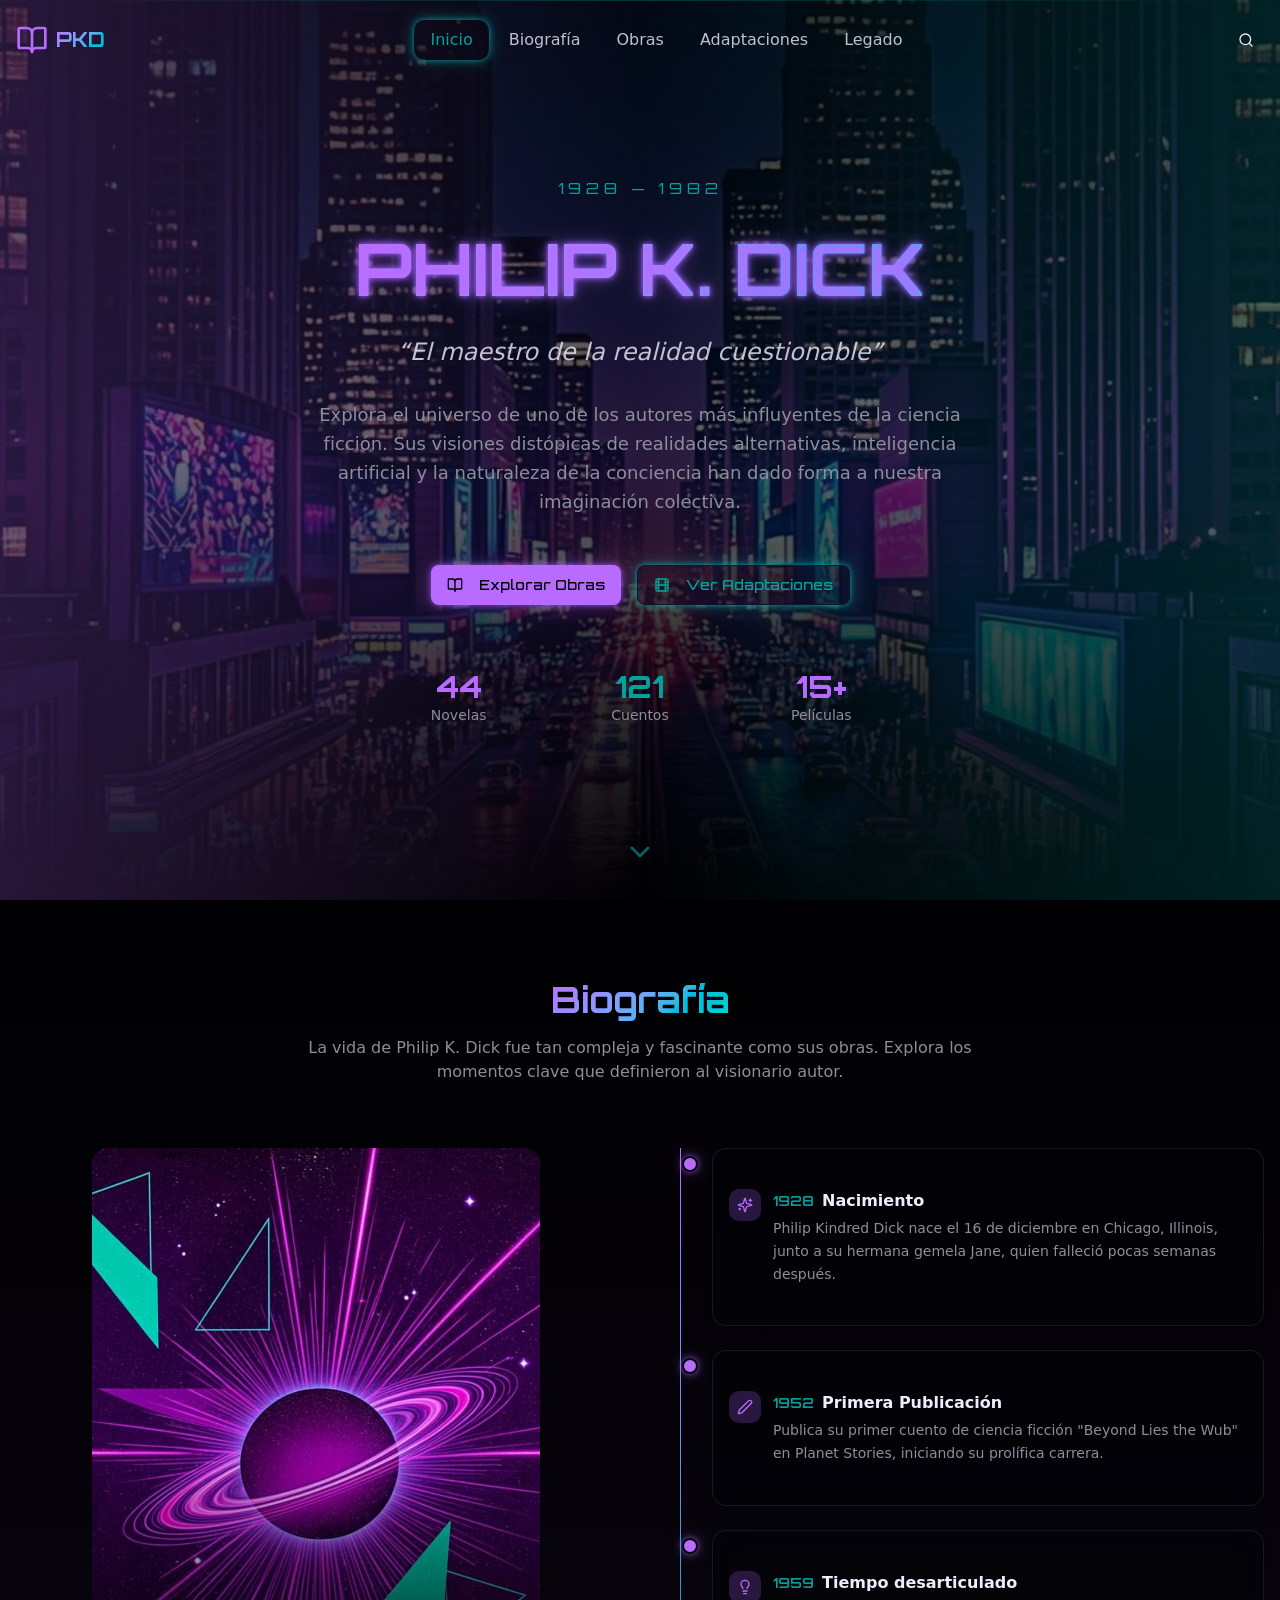
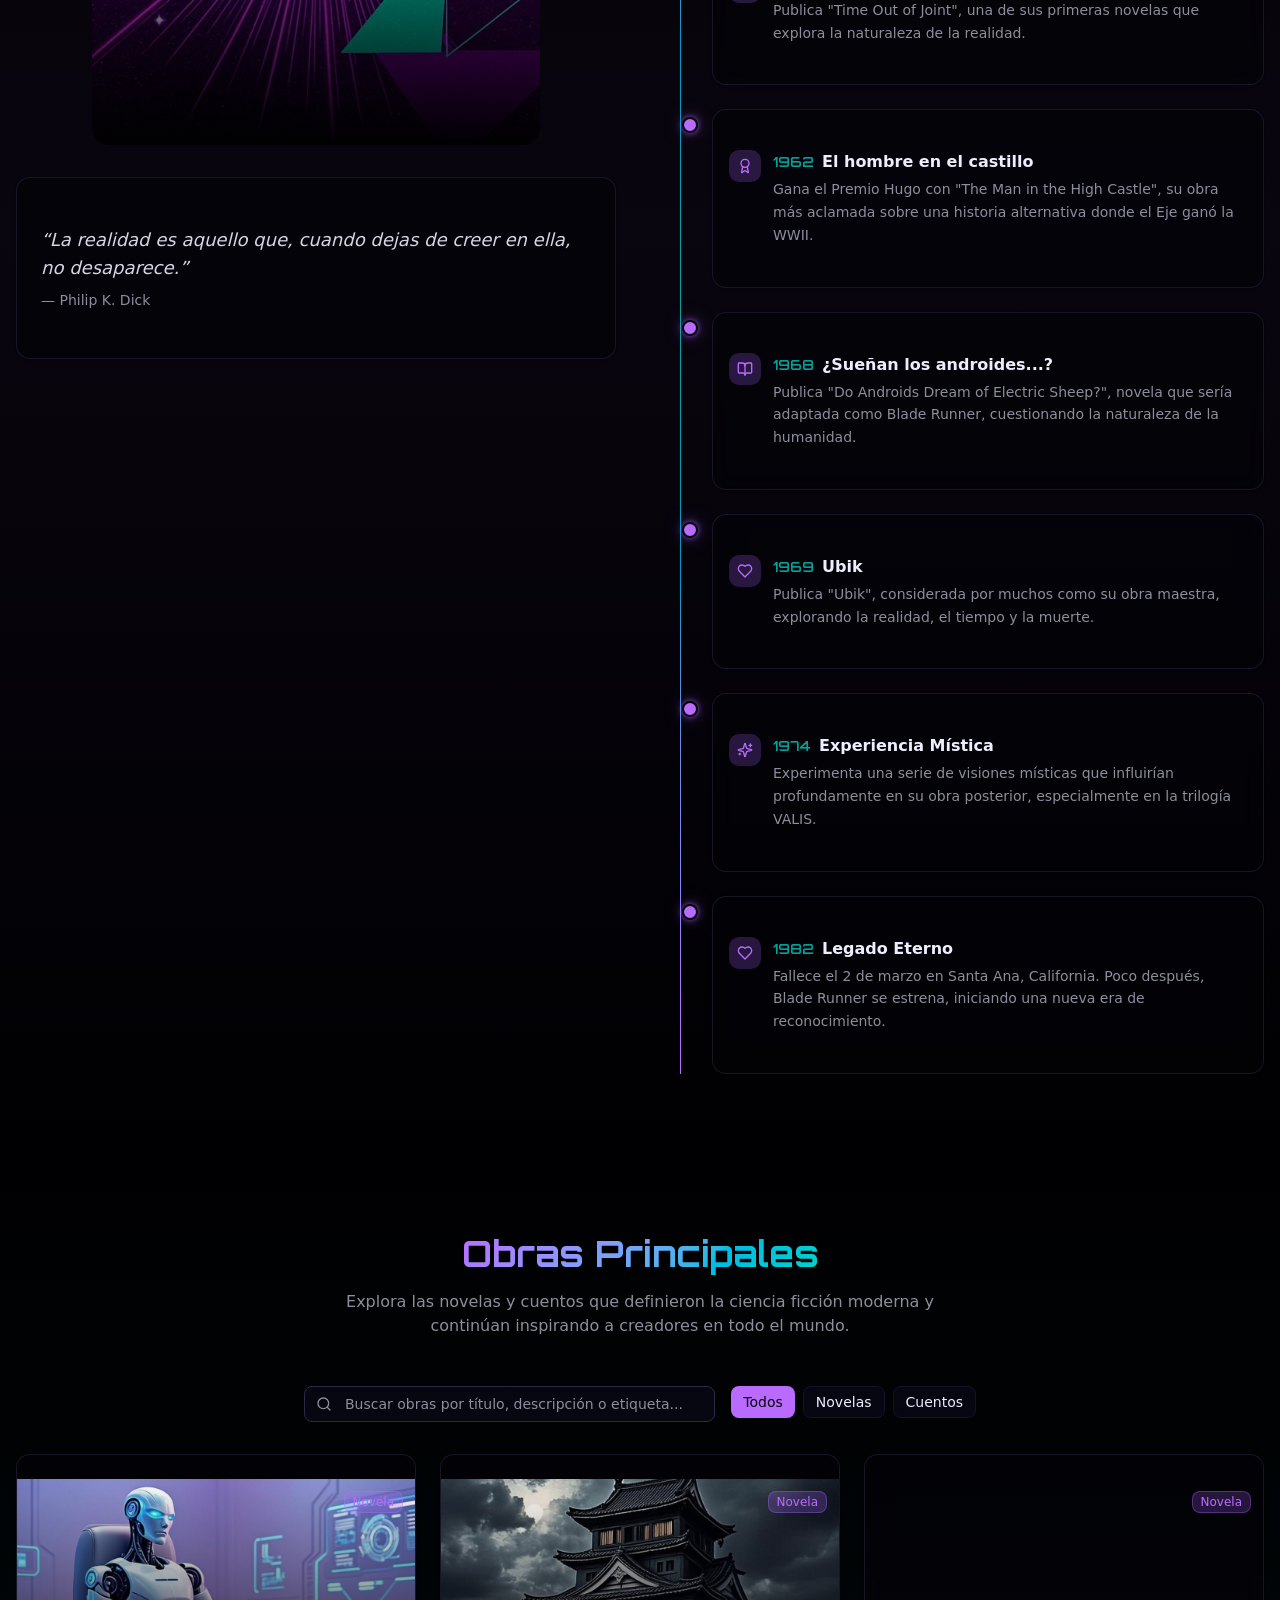
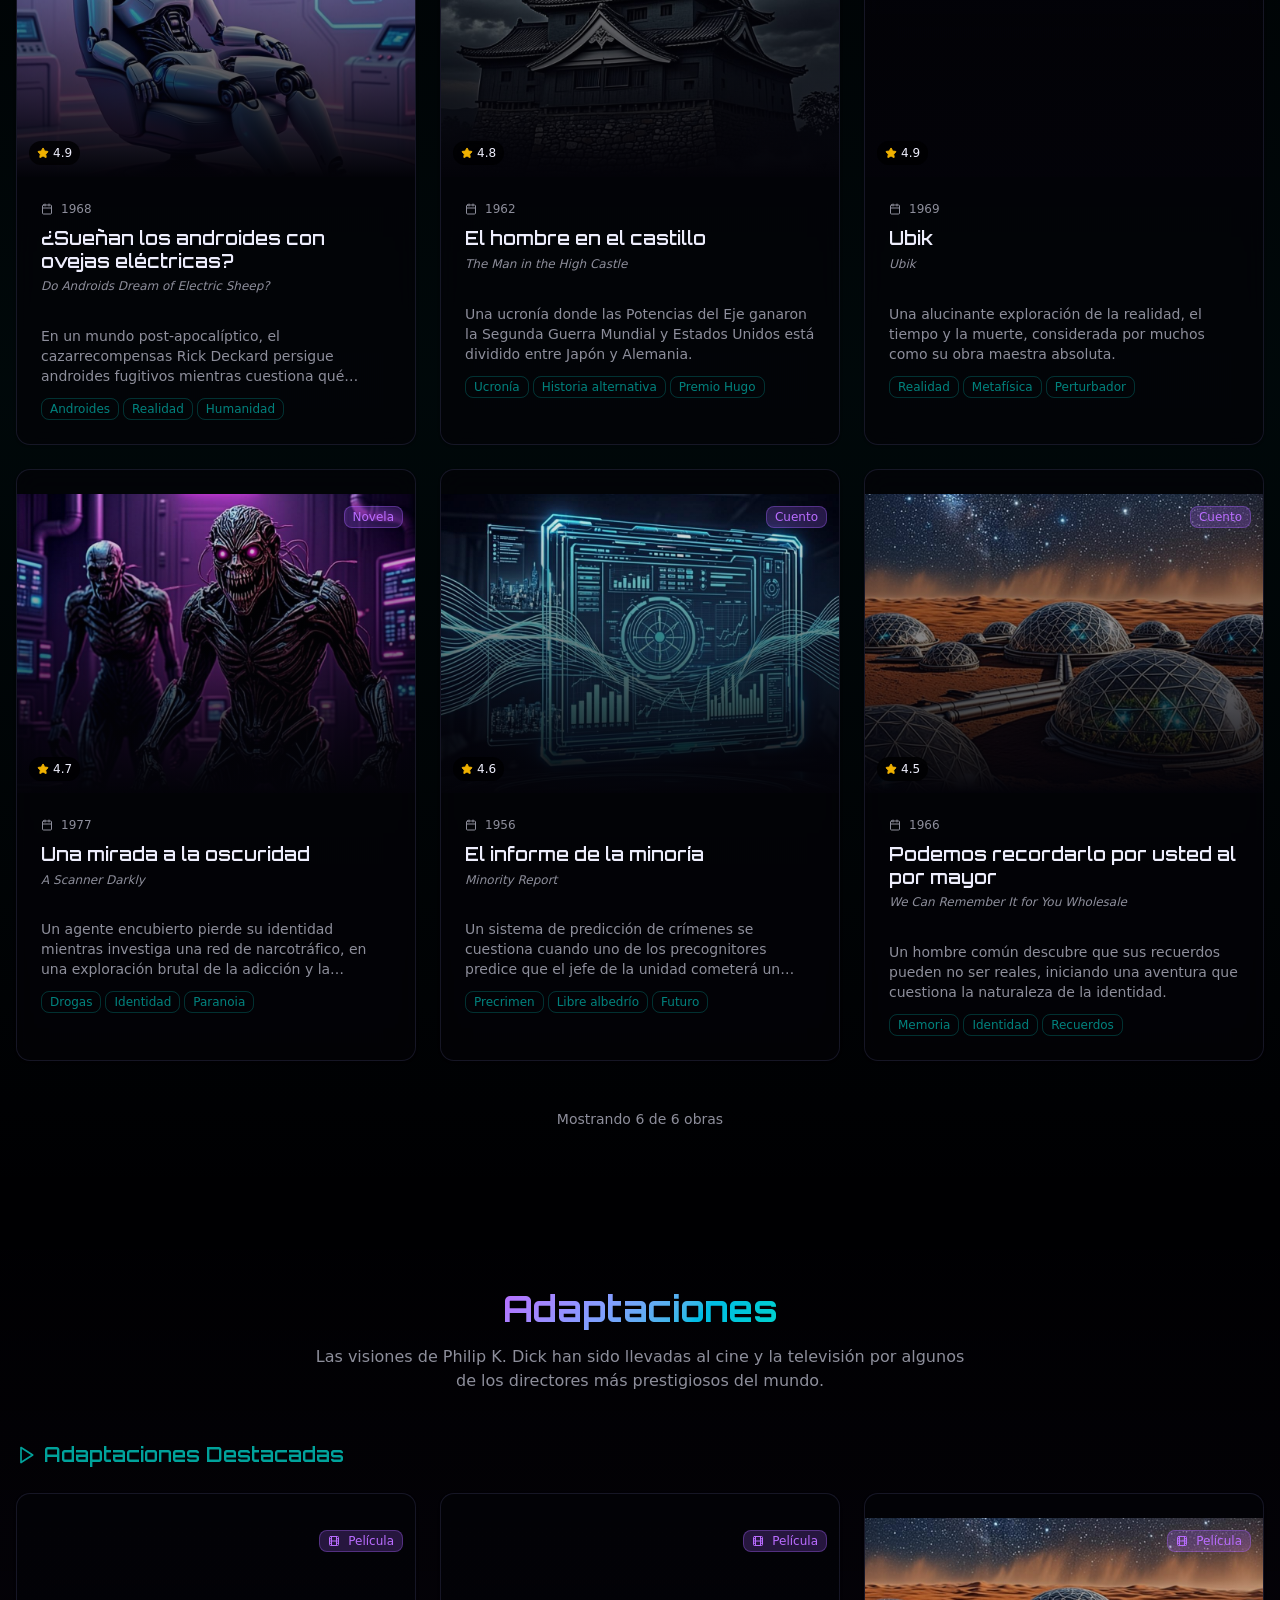
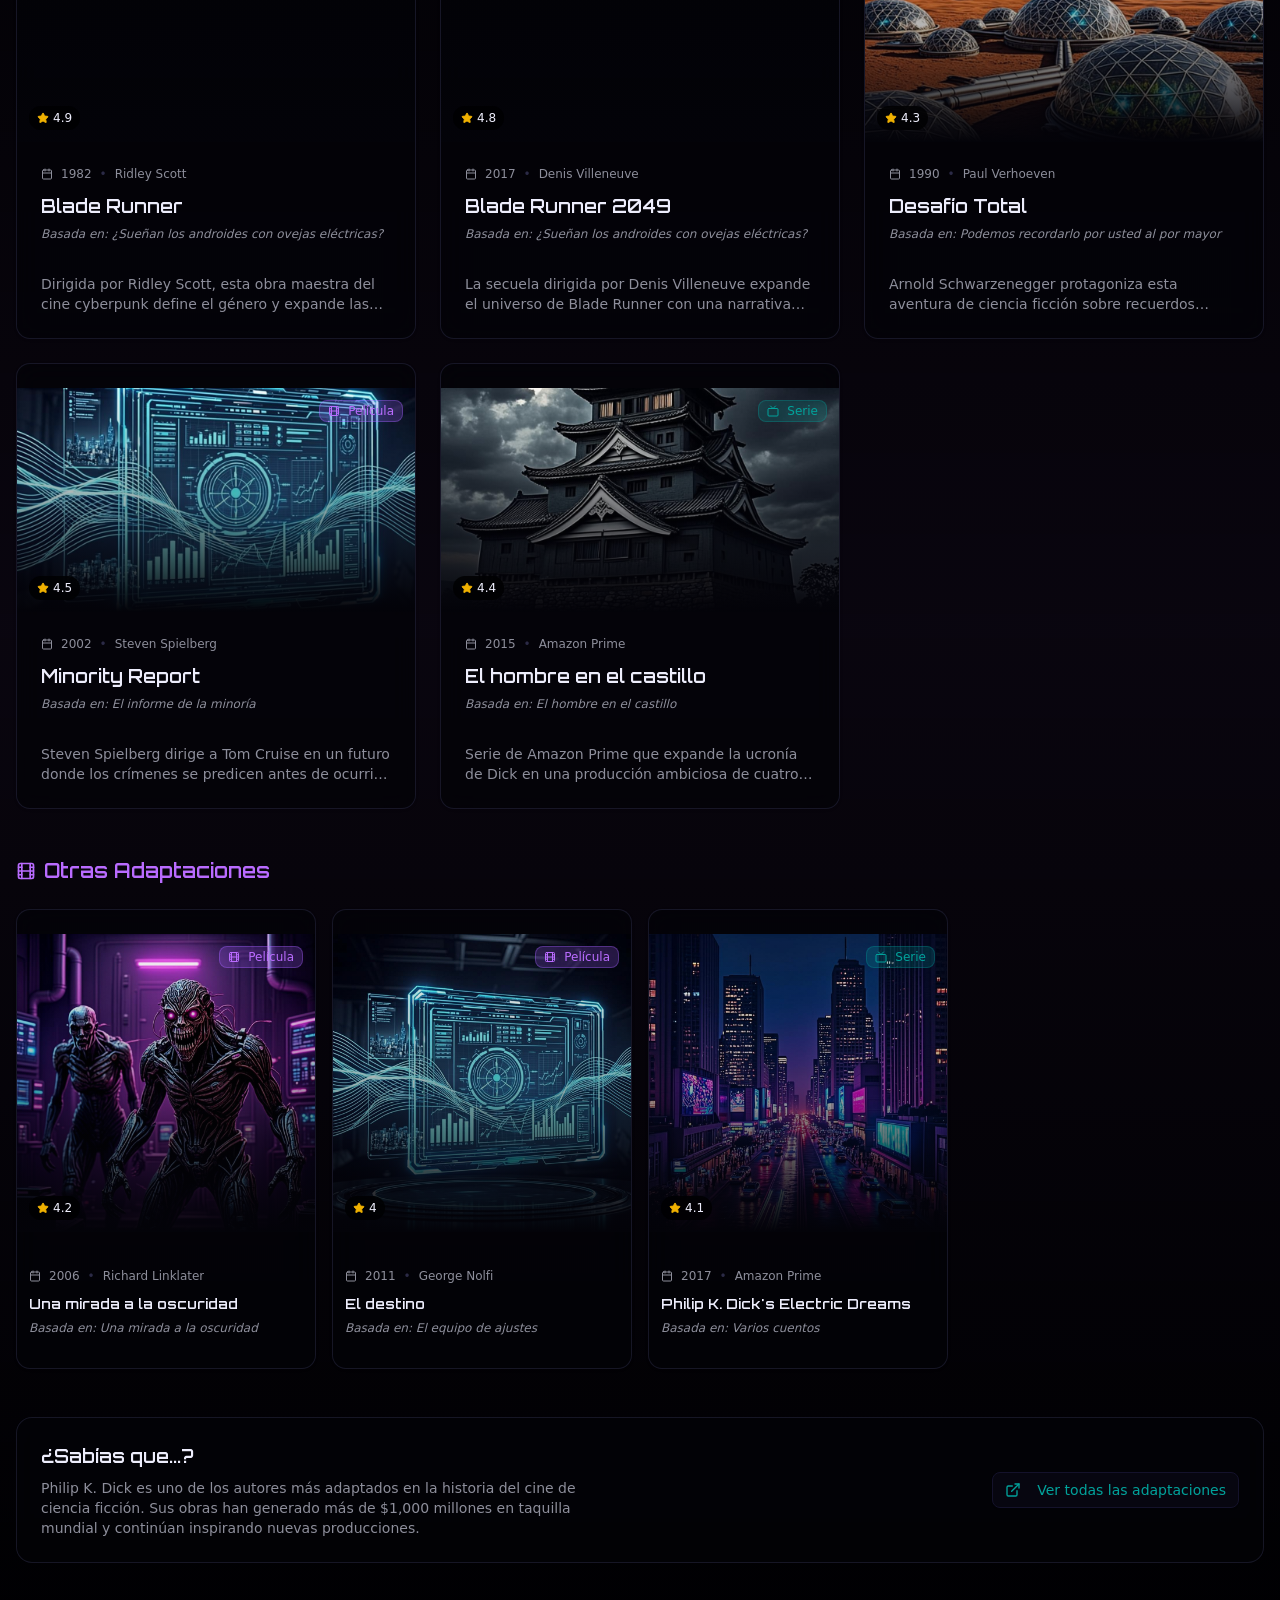
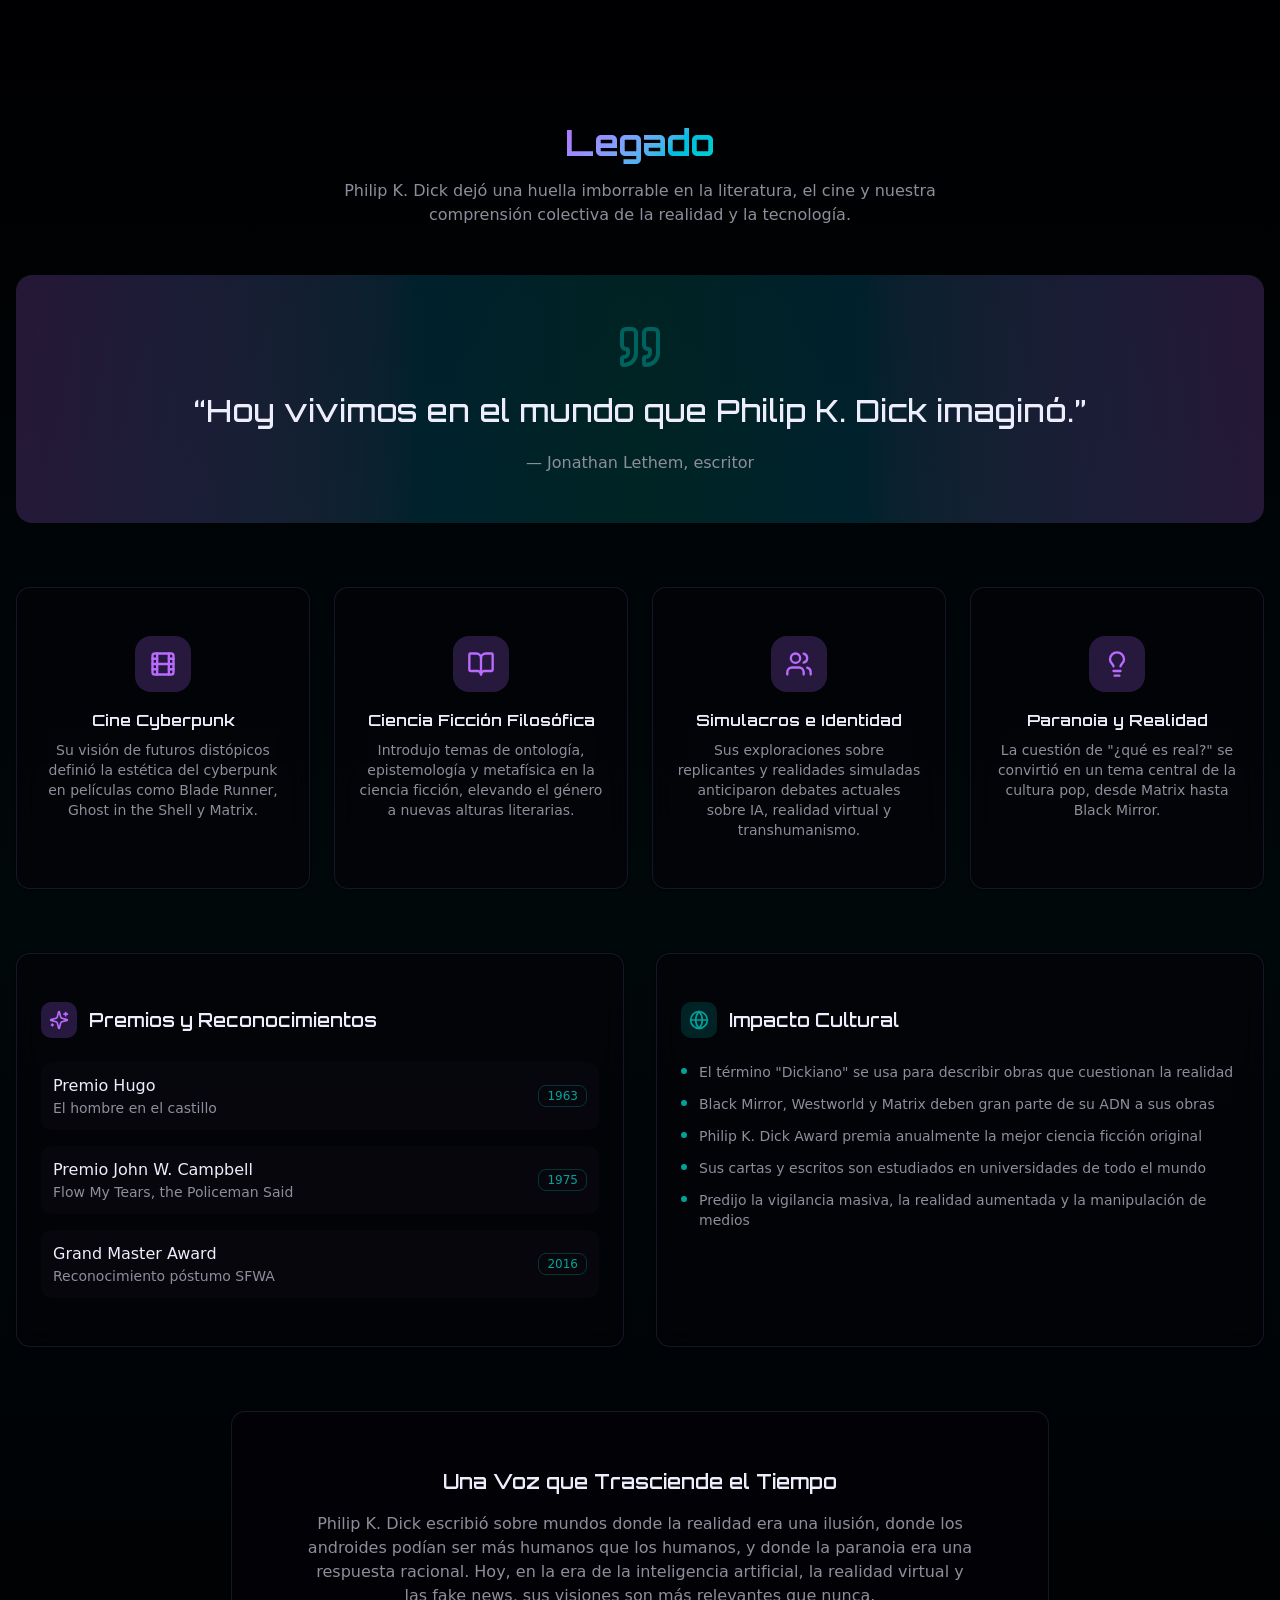
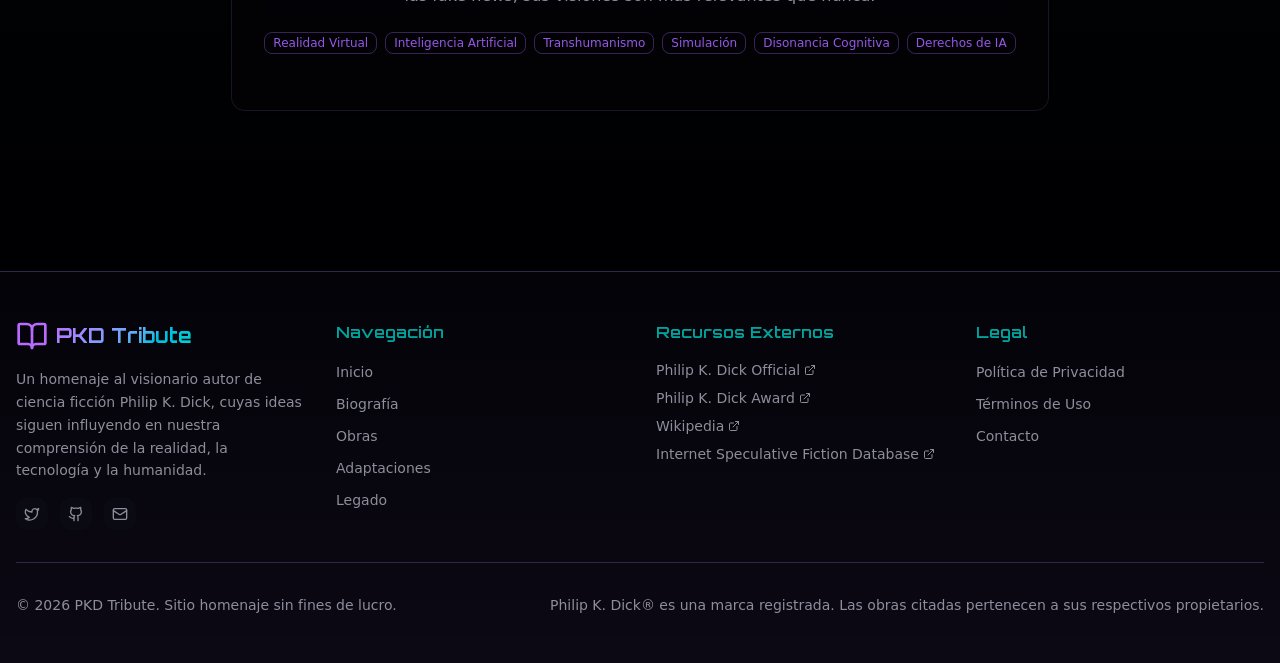
==== commit 5b8c4915: "corrccion" ====
--- a/index.html
+++ b/index.html
@@ -1 +1,1777 @@
-<!DOCTYPE html><!--2IDI9ltEasbapEEC2ynJJ--><html lang="es" class="dark"><head><meta charSet="utf-8"/><meta name="viewport" content="width=device-width, initial-scale=1"/><link rel="preload" href="/_next/static/media/0acc7fdf55eb3220-s.p.532ccaa1.woff2" as="font" crossorigin="" type="font/woff2"/><link rel="preload" href="/_next/static/media/797e433ab948586e-s.p.dbea232f.woff2" as="font" crossorigin="" type="font/woff2"/><link rel="preload" href="/_next/static/media/caa3a2e1cccd8315-s.p.853070df.woff2" as="font" crossorigin="" type="font/woff2"/><link rel="preload" as="image" href="/images/hero-cyberpunk.png"/><link rel="stylesheet" href="/_next/static/chunks/ce6fe1af7d8483ab.css" data-precedence="next"/><link rel="stylesheet" href="/_next/static/chunks/13907cbbb99fd0b8.css" data-precedence="next"/><link rel="preload" as="script" fetchPriority="low" href="/_next/static/chunks/556c8b59b4c9a879.js"/><script src="/_next/static/chunks/abc386bdde209760.js" async=""></script><script src="/_next/static/chunks/3b3c7ed019bbd741.js" async=""></script><script src="/_next/static/chunks/turbopack-4418671c871624ce.js" async=""></script><script src="/_next/static/chunks/ff1a16fafef87110.js" async=""></script><script src="/_next/static/chunks/d2be314c3ece3fbe.js" async=""></script><script src="/_next/static/chunks/f5dbffc2357b227a.js" async=""></script><script src="/_next/static/chunks/a6850a050755d134.js" async=""></script><script src="/_next/static/chunks/965058bfec8d47f9.js" async=""></script><meta name="next-size-adjust" content=""/><title>Philip K. Dick | Maestro de la Ciencia Ficción</title><meta name="description" content="Explora el universo de Philip K. Dick: su vida, obras maestras como ¿Sueñan los androides con ovejas eléctricas?, adaptaciones cinematográficas y su legado en la ciencia ficción moderna."/><meta name="author" content="PKD Tribute Site"/><meta name="keywords" content="Philip K. Dick,Ciencia Ficción,Blade Runner,Total Recall,Minority Report,Ubik,El hombre en el castillo,Sci-Fi,Cyberpunk"/><meta property="og:title" content="Philip K. Dick | Maestro de la Ciencia Ficción"/><meta property="og:description" content="Descubre el universo de uno de los autores más influyentes de la ciencia ficción"/><meta property="og:type" content="website"/><meta name="twitter:card" content="summary_large_image"/><meta name="twitter:title" content="Philip K. Dick | Maestro de la Ciencia Ficción"/><meta name="twitter:description" content="Explora el universo de Philip K. Dick"/><link rel="icon" href="/images/favicon.ico"/><script src="/_next/static/chunks/664adc71bc2617c2.js" noModule=""></script></head><body class="geist_a71539c9-module__T19VSG__variable geist_mono_8d43a2aa-module__8Li5zG__variable orbitron_f1751eec-module__pU4K5G__variable antialiased bg-background text-foreground"><div hidden=""><!--$--><!--/$--></div><div class="min-h-screen bg-background"><header class="fixed top-0 left-0 right-0 z-50 transition-all duration-300 bg-transparent"><div class="container mx-auto px-4"><div class="flex items-center justify-between h-16 md:h-20"><button class="flex items-center gap-2 group"><svg xmlns="http://www.w3.org/2000/svg" width="24" height="24" viewBox="0 0 24 24" fill="none" stroke="currentColor" stroke-width="2" stroke-linecap="round" stroke-linejoin="round" class="lucide lucide-book-open w-8 h-8 text-primary group-hover:text-accent transition-colors" aria-hidden="true"><path d="M12 7v14"></path><path d="M3 18a1 1 0 0 1-1-1V4a1 1 0 0 1 1-1h5a4 4 0 0 1 4 4 4 4 0 0 1 4-4h5a1 1 0 0 1 1 1v13a1 1 0 0 1-1 1h-6a3 3 0 0 0-3 3 3 3 0 0 0-3-3z"></path></svg><span class="font-[family-name:var(--font-orbitron)] text-lg md:text-xl font-bold gradient-text">PKD</span></button><nav class="hidden md:flex items-center gap-1"><button class="px-4 py-2 rounded-lg font-medium transition-all duration-200 text-accent neon-glow-cyan">Inicio</button><button class="px-4 py-2 rounded-lg font-medium transition-all duration-200 text-foreground/80 hover:text-accent hover:bg-accent/10">Biografía</button><button class="px-4 py-2 rounded-lg font-medium transition-all duration-200 text-foreground/80 hover:text-accent hover:bg-accent/10">Obras</button><button class="px-4 py-2 rounded-lg font-medium transition-all duration-200 text-foreground/80 hover:text-accent hover:bg-accent/10">Adaptaciones</button><button class="px-4 py-2 rounded-lg font-medium transition-all duration-200 text-foreground/80 hover:text-accent hover:bg-accent/10">Legado</button></nav><div class="flex items-center gap-2"><div class="relative"><button data-slot="button" class="inline-flex items-center justify-center gap-2 whitespace-nowrap rounded-md text-sm font-medium transition-all disabled:pointer-events-none disabled:opacity-50 [&amp;_svg]:pointer-events-none [&amp;_svg:not([class*=&#x27;size-&#x27;])]:size-4 shrink-0 [&amp;_svg]:shrink-0 outline-none focus-visible:border-ring focus-visible:ring-ring/50 focus-visible:ring-[3px] aria-invalid:ring-destructive/20 dark:aria-invalid:ring-destructive/40 aria-invalid:border-destructive hover:text-accent-foreground dark:hover:bg-accent/50 size-9 hover:bg-primary/20"><svg xmlns="http://www.w3.org/2000/svg" width="24" height="24" viewBox="0 0 24 24" fill="none" stroke="currentColor" stroke-width="2" stroke-linecap="round" stroke-linejoin="round" class="lucide lucide-search w-5 h-5" aria-hidden="true"><path d="m21 21-4.34-4.34"></path><circle cx="11" cy="11" r="8"></circle></svg></button></div><button data-slot="button" class="inline-flex items-center justify-center gap-2 whitespace-nowrap rounded-md text-sm font-medium transition-all disabled:pointer-events-none disabled:opacity-50 [&amp;_svg]:pointer-events-none [&amp;_svg:not([class*=&#x27;size-&#x27;])]:size-4 shrink-0 [&amp;_svg]:shrink-0 outline-none focus-visible:border-ring focus-visible:ring-ring/50 focus-visible:ring-[3px] aria-invalid:ring-destructive/20 dark:aria-invalid:ring-destructive/40 aria-invalid:border-destructive hover:bg-accent hover:text-accent-foreground dark:hover:bg-accent/50 size-9 md:hidden"><svg xmlns="http://www.w3.org/2000/svg" width="24" height="24" viewBox="0 0 24 24" fill="none" stroke="currentColor" stroke-width="2" stroke-linecap="round" stroke-linejoin="round" class="lucide lucide-menu w-5 h-5" aria-hidden="true"><path d="M4 12h16"></path><path d="M4 18h16"></path><path d="M4 6h16"></path></svg></button></div></div><div class="md:hidden overflow-hidden transition-all duration-300 max-h-0"><nav class="flex flex-col gap-1 pt-2"><button class="px-4 py-3 rounded-lg font-medium text-left transition-all duration-200 text-accent bg-accent/10 neon-glow-cyan">Inicio</button><button class="px-4 py-3 rounded-lg font-medium text-left transition-all duration-200 text-foreground/80 hover:text-accent hover:bg-accent/10">Biografía</button><button class="px-4 py-3 rounded-lg font-medium text-left transition-all duration-200 text-foreground/80 hover:text-accent hover:bg-accent/10">Obras</button><button class="px-4 py-3 rounded-lg font-medium text-left transition-all duration-200 text-foreground/80 hover:text-accent hover:bg-accent/10">Adaptaciones</button><button class="px-4 py-3 rounded-lg font-medium text-left transition-all duration-200 text-foreground/80 hover:text-accent hover:bg-accent/10">Legado</button></nav></div></div></header><main><section id="hero" class="relative min-h-screen flex items-center justify-center overflow-hidden"><div class="absolute inset-0 z-0"><img alt="Cyberpunk cityscape" decoding="async" data-nimg="fill" class="object-cover" style="position:absolute;height:100%;width:100%;left:0;top:0;right:0;bottom:0;color:transparent" src="/images/hero-cyberpunk.png"/><div class="absolute inset-0 bg-gradient-to-b from-background/80 via-background/60 to-background"></div><div class="absolute inset-0 bg-gradient-to-r from-primary/20 via-transparent to-accent/20"></div></div><div class="absolute inset-0 z-10 pointer-events-none overflow-hidden opacity-30"><div class="absolute left-0 right-0 h-px bg-gradient-to-r from-transparent via-accent to-transparent" style="animation:scan-line 8s linear infinite"></div></div><div class="relative z-20 container mx-auto px-4 text-center"><div class="max-w-4xl mx-auto space-y-8"><p class="font-[family-name:var(--font-orbitron)] text-accent text-sm md:text-base tracking-[0.3em] uppercase animate-pulse">1928 — 1982</p><h1 class="font-[family-name:var(--font-orbitron)] text-4xl md:text-6xl lg:text-7xl font-bold"><span class="gradient-text neon-text-purple">PHILIP K. DICK</span></h1><p class="text-xl md:text-2xl text-foreground/80 font-light italic">“El maestro de la realidad cuestionable”</p><p class="text-muted-foreground text-lg max-w-2xl mx-auto leading-relaxed">Explora el universo de uno de los autores más influyentes de la ciencia ficción. Sus visiones distópicas de realidades alternativas, inteligencia artificial y la naturaleza de la conciencia han dado forma a nuestra imaginación colectiva.</p><div class="flex flex-col sm:flex-row items-center justify-center gap-4 pt-4"><button data-slot="button" class="inline-flex items-center justify-center gap-2 whitespace-nowrap text-sm font-medium disabled:pointer-events-none disabled:opacity-50 [&amp;_svg]:pointer-events-none [&amp;_svg:not([class*=&#x27;size-&#x27;])]:size-4 shrink-0 [&amp;_svg]:shrink-0 outline-none focus-visible:border-ring focus-visible:ring-ring/50 focus-visible:ring-[3px] aria-invalid:ring-destructive/20 dark:aria-invalid:ring-destructive/40 aria-invalid:border-destructive shadow-xs h-10 rounded-md px-6 has-[&gt;svg]:px-4 bg-primary hover:bg-primary/80 text-primary-foreground font-[family-name:var(--font-orbitron)] neon-glow-purple transition-all duration-300 hover:scale-105"><svg xmlns="http://www.w3.org/2000/svg" width="24" height="24" viewBox="0 0 24 24" fill="none" stroke="currentColor" stroke-width="2" stroke-linecap="round" stroke-linejoin="round" class="lucide lucide-book-open w-4 h-4 mr-2" aria-hidden="true"><path d="M12 7v14"></path><path d="M3 18a1 1 0 0 1-1-1V4a1 1 0 0 1 1-1h5a4 4 0 0 1 4 4 4 4 0 0 1 4-4h5a1 1 0 0 1 1 1v13a1 1 0 0 1-1 1h-6a3 3 0 0 0-3 3 3 3 0 0 0-3-3z"></path></svg>Explorar Obras</button><button data-slot="button" class="inline-flex items-center justify-center gap-2 whitespace-nowrap text-sm font-medium disabled:pointer-events-none disabled:opacity-50 [&amp;_svg]:pointer-events-none [&amp;_svg:not([class*=&#x27;size-&#x27;])]:size-4 shrink-0 [&amp;_svg]:shrink-0 outline-none focus-visible:border-ring focus-visible:ring-ring/50 focus-visible:ring-[3px] aria-invalid:ring-destructive/20 dark:aria-invalid:ring-destructive/40 aria-invalid:border-destructive border bg-background shadow-xs hover:text-accent-foreground dark:bg-input/30 dark:border-input dark:hover:bg-input/50 h-10 rounded-md px-6 has-[&gt;svg]:px-4 border-accent text-accent hover:bg-accent/10 font-[family-name:var(--font-orbitron)] neon-glow-cyan transition-all duration-300 hover:scale-105"><svg xmlns="http://www.w3.org/2000/svg" width="24" height="24" viewBox="0 0 24 24" fill="none" stroke="currentColor" stroke-width="2" stroke-linecap="round" stroke-linejoin="round" class="lucide lucide-film w-4 h-4 mr-2" aria-hidden="true"><rect width="18" height="18" x="3" y="3" rx="2"></rect><path d="M7 3v18"></path><path d="M3 7.5h4"></path><path d="M3 12h18"></path><path d="M3 16.5h4"></path><path d="M17 3v18"></path><path d="M17 7.5h4"></path><path d="M17 16.5h4"></path></svg>Ver Adaptaciones</button></div><div class="grid grid-cols-3 gap-4 md:gap-8 pt-8 max-w-lg mx-auto"><div class="text-center"><div class="font-[family-name:var(--font-orbitron)] text-2xl md:text-3xl font-bold text-primary">44</div><div class="text-xs md:text-sm text-muted-foreground">Novelas</div></div><div class="text-center"><div class="font-[family-name:var(--font-orbitron)] text-2xl md:text-3xl font-bold text-accent">121</div><div class="text-xs md:text-sm text-muted-foreground">Cuentos</div></div><div class="text-center"><div class="font-[family-name:var(--font-orbitron)] text-2xl md:text-3xl font-bold text-primary">15+</div><div class="text-xs md:text-sm text-muted-foreground">Películas</div></div></div></div></div><button class="absolute bottom-8 left-1/2 -translate-x-1/2 z-20 animate-bounce" aria-label="Scroll down"><svg xmlns="http://www.w3.org/2000/svg" width="24" height="24" viewBox="0 0 24 24" fill="none" stroke="currentColor" stroke-width="2" stroke-linecap="round" stroke-linejoin="round" class="lucide lucide-chevron-down w-8 h-8 text-accent/60" aria-hidden="true"><path d="m6 9 6 6 6-6"></path></svg></button></section><section id="biografia" class="py-20 relative"><div class="absolute inset-0 bg-gradient-to-b from-transparent via-primary/5 to-transparent pointer-events-none"></div><div class="container mx-auto px-4 relative"><div class="text-center mb-16"><h2 class="font-[family-name:var(--font-orbitron)] text-3xl md:text-4xl font-bold mb-4"><span class="gradient-text">Biografía</span></h2><p class="text-muted-foreground max-w-2xl mx-auto">La vida de Philip K. Dick fue tan compleja y fascinante como sus obras. Explora los momentos clave que definieron al visionario autor.</p></div><div class="grid lg:grid-cols-2 gap-12 items-start"><div class="relative group order-2 lg:order-1"><div class="relative aspect-[3/4] max-w-md mx-auto rounded-2xl overflow-hidden"><img alt="Philip K. Dick Portrait" loading="lazy" decoding="async" data-nimg="fill" class="object-cover transition-transform duration-500 group-hover:scale-105" style="position:absolute;height:100%;width:100%;left:0;top:0;right:0;bottom:0;color:transparent" src="/images/pkd-portrait.png"/><div class="absolute inset-0 bg-gradient-to-t from-background via-transparent to-transparent"></div></div><div class="absolute -inset-4 bg-gradient-to-r from-primary/20 via-accent/20 to-primary/20 blur-3xl opacity-50 -z-10"></div><div data-slot="card" class="bg-card text-card-foreground flex flex-col gap-6 rounded-xl border py-6 shadow-sm mt-8 glass border-primary/30"><div data-slot="card-content" class="p-6"><blockquote class="text-lg italic text-foreground/90">“La realidad es aquello que, cuando dejas de creer en ella, no desaparece.”</blockquote><p class="text-sm text-muted-foreground mt-2">— Philip K. Dick</p></div></div></div><div class="order-1 lg:order-2"><div class="relative"><div class="absolute left-4 top-0 bottom-0 w-px bg-gradient-to-b from-primary via-accent to-primary"></div><div class="space-y-6 pl-12"><div class="relative group"><div class="absolute left-[-30px] top-2 w-4 h-4 rounded-full bg-primary border-2 border-background neon-glow-purple"></div><div data-slot="card" class="bg-card text-card-foreground flex flex-col gap-6 rounded-xl border py-6 shadow-sm glass border-border hover:border-primary/50 transition-all duration-300 hover:shadow-lg hover:shadow-primary/10"><div data-slot="card-content" class="p-4"><div class="flex items-start gap-3"><div class="p-2 rounded-lg bg-primary/20 text-primary shrink-0"><svg xmlns="http://www.w3.org/2000/svg" width="24" height="24" viewBox="0 0 24 24" fill="none" stroke="currentColor" stroke-width="2" stroke-linecap="round" stroke-linejoin="round" class="lucide lucide-sparkles w-4 h-4" aria-hidden="true"><path d="M9.937 15.5A2 2 0 0 0 8.5 14.063l-6.135-1.582a.5.5 0 0 1 0-.962L8.5 9.936A2 2 0 0 0 9.937 8.5l1.582-6.135a.5.5 0 0 1 .963 0L14.063 8.5A2 2 0 0 0 15.5 9.937l6.135 1.581a.5.5 0 0 1 0 .964L15.5 14.063a2 2 0 0 0-1.437 1.437l-1.582 6.135a.5.5 0 0 1-.963 0z"></path><path d="M20 3v4"></path><path d="M22 5h-4"></path><path d="M4 17v2"></path><path d="M5 18H3"></path></svg></div><div><div class="flex items-center gap-2 mb-1"><span class="font-[family-name:var(--font-orbitron)] text-accent text-sm font-semibold">1928</span><h3 class="font-semibold text-foreground">Nacimiento</h3></div><p class="text-sm text-muted-foreground leading-relaxed">Philip Kindred Dick nace el 16 de diciembre en Chicago, Illinois, junto a su hermana gemela Jane, quien falleció pocas semanas después.</p></div></div></div></div></div><div class="relative group"><div class="absolute left-[-30px] top-2 w-4 h-4 rounded-full bg-primary border-2 border-background neon-glow-purple"></div><div data-slot="card" class="bg-card text-card-foreground flex flex-col gap-6 rounded-xl border py-6 shadow-sm glass border-border hover:border-primary/50 transition-all duration-300 hover:shadow-lg hover:shadow-primary/10"><div data-slot="card-content" class="p-4"><div class="flex items-start gap-3"><div class="p-2 rounded-lg bg-primary/20 text-primary shrink-0"><svg xmlns="http://www.w3.org/2000/svg" width="24" height="24" viewBox="0 0 24 24" fill="none" stroke="currentColor" stroke-width="2" stroke-linecap="round" stroke-linejoin="round" class="lucide lucide-pen w-4 h-4" aria-hidden="true"><path d="M21.174 6.812a1 1 0 0 0-3.986-3.987L3.842 16.174a2 2 0 0 0-.5.83l-1.321 4.352a.5.5 0 0 0 .623.622l4.353-1.32a2 2 0 0 0 .83-.497z"></path></svg></div><div><div class="flex items-center gap-2 mb-1"><span class="font-[family-name:var(--font-orbitron)] text-accent text-sm font-semibold">1952</span><h3 class="font-semibold text-foreground">Primera Publicación</h3></div><p class="text-sm text-muted-foreground leading-relaxed">Publica su primer cuento de ciencia ficción &quot;Beyond Lies the Wub&quot; en Planet Stories, iniciando su prolífica carrera.</p></div></div></div></div></div><div class="relative group"><div class="absolute left-[-30px] top-2 w-4 h-4 rounded-full bg-primary border-2 border-background neon-glow-purple"></div><div data-slot="card" class="bg-card text-card-foreground flex flex-col gap-6 rounded-xl border py-6 shadow-sm glass border-border hover:border-primary/50 transition-all duration-300 hover:shadow-lg hover:shadow-primary/10"><div data-slot="card-content" class="p-4"><div class="flex items-start gap-3"><div class="p-2 rounded-lg bg-primary/20 text-primary shrink-0"><svg xmlns="http://www.w3.org/2000/svg" width="24" height="24" viewBox="0 0 24 24" fill="none" stroke="currentColor" stroke-width="2" stroke-linecap="round" stroke-linejoin="round" class="lucide lucide-lightbulb w-4 h-4" aria-hidden="true"><path d="M15 14c.2-1 .7-1.7 1.5-2.5 1-.9 1.5-2.2 1.5-3.5A6 6 0 0 0 6 8c0 1 .2 2.2 1.5 3.5.7.7 1.3 1.5 1.5 2.5"></path><path d="M9 18h6"></path><path d="M10 22h4"></path></svg></div><div><div class="flex items-center gap-2 mb-1"><span class="font-[family-name:var(--font-orbitron)] text-accent text-sm font-semibold">1959</span><h3 class="font-semibold text-foreground">Tiempo desarticulado</h3></div><p class="text-sm text-muted-foreground leading-relaxed">Publica &quot;Time Out of Joint&quot;, una de sus primeras novelas que explora la naturaleza de la realidad.</p></div></div></div></div></div><div class="relative group"><div class="absolute left-[-30px] top-2 w-4 h-4 rounded-full bg-primary border-2 border-background neon-glow-purple"></div><div data-slot="card" class="bg-card text-card-foreground flex flex-col gap-6 rounded-xl border py-6 shadow-sm glass border-border hover:border-primary/50 transition-all duration-300 hover:shadow-lg hover:shadow-primary/10"><div data-slot="card-content" class="p-4"><div class="flex items-start gap-3"><div class="p-2 rounded-lg bg-primary/20 text-primary shrink-0"><svg xmlns="http://www.w3.org/2000/svg" width="24" height="24" viewBox="0 0 24 24" fill="none" stroke="currentColor" stroke-width="2" stroke-linecap="round" stroke-linejoin="round" class="lucide lucide-award w-4 h-4" aria-hidden="true"><path d="m15.477 12.89 1.515 8.526a.5.5 0 0 1-.81.47l-3.58-2.687a1 1 0 0 0-1.197 0l-3.586 2.686a.5.5 0 0 1-.81-.469l1.514-8.526"></path><circle cx="12" cy="8" r="6"></circle></svg></div><div><div class="flex items-center gap-2 mb-1"><span class="font-[family-name:var(--font-orbitron)] text-accent text-sm font-semibold">1962</span><h3 class="font-semibold text-foreground">El hombre en el castillo</h3></div><p class="text-sm text-muted-foreground leading-relaxed">Gana el Premio Hugo con &quot;The Man in the High Castle&quot;, su obra más aclamada sobre una historia alternativa donde el Eje ganó la WWII.</p></div></div></div></div></div><div class="relative group"><div class="absolute left-[-30px] top-2 w-4 h-4 rounded-full bg-primary border-2 border-background neon-glow-purple"></div><div data-slot="card" class="bg-card text-card-foreground flex flex-col gap-6 rounded-xl border py-6 shadow-sm glass border-border hover:border-primary/50 transition-all duration-300 hover:shadow-lg hover:shadow-primary/10"><div data-slot="card-content" class="p-4"><div class="flex items-start gap-3"><div class="p-2 rounded-lg bg-primary/20 text-primary shrink-0"><svg xmlns="http://www.w3.org/2000/svg" width="24" height="24" viewBox="0 0 24 24" fill="none" stroke="currentColor" stroke-width="2" stroke-linecap="round" stroke-linejoin="round" class="lucide lucide-book-open w-4 h-4" aria-hidden="true"><path d="M12 7v14"></path><path d="M3 18a1 1 0 0 1-1-1V4a1 1 0 0 1 1-1h5a4 4 0 0 1 4 4 4 4 0 0 1 4-4h5a1 1 0 0 1 1 1v13a1 1 0 0 1-1 1h-6a3 3 0 0 0-3 3 3 3 0 0 0-3-3z"></path></svg></div><div><div class="flex items-center gap-2 mb-1"><span class="font-[family-name:var(--font-orbitron)] text-accent text-sm font-semibold">1968</span><h3 class="font-semibold text-foreground">¿Sueñan los androides...?</h3></div><p class="text-sm text-muted-foreground leading-relaxed">Publica &quot;Do Androids Dream of Electric Sheep?&quot;, novela que sería adaptada como Blade Runner, cuestionando la naturaleza de la humanidad.</p></div></div></div></div></div><div class="relative group"><div class="absolute left-[-30px] top-2 w-4 h-4 rounded-full bg-primary border-2 border-background neon-glow-purple"></div><div data-slot="card" class="bg-card text-card-foreground flex flex-col gap-6 rounded-xl border py-6 shadow-sm glass border-border hover:border-primary/50 transition-all duration-300 hover:shadow-lg hover:shadow-primary/10"><div data-slot="card-content" class="p-4"><div class="flex items-start gap-3"><div class="p-2 rounded-lg bg-primary/20 text-primary shrink-0"><svg xmlns="http://www.w3.org/2000/svg" width="24" height="24" viewBox="0 0 24 24" fill="none" stroke="currentColor" stroke-width="2" stroke-linecap="round" stroke-linejoin="round" class="lucide lucide-heart w-4 h-4" aria-hidden="true"><path d="M19 14c1.49-1.46 3-3.21 3-5.5A5.5 5.5 0 0 0 16.5 3c-1.76 0-3 .5-4.5 2-1.5-1.5-2.74-2-4.5-2A5.5 5.5 0 0 0 2 8.5c0 2.3 1.5 4.05 3 5.5l7 7Z"></path></svg></div><div><div class="flex items-center gap-2 mb-1"><span class="font-[family-name:var(--font-orbitron)] text-accent text-sm font-semibold">1969</span><h3 class="font-semibold text-foreground">Ubik</h3></div><p class="text-sm text-muted-foreground leading-relaxed">Publica &quot;Ubik&quot;, considerada por muchos como su obra maestra, explorando la realidad, el tiempo y la muerte.</p></div></div></div></div></div><div class="relative group"><div class="absolute left-[-30px] top-2 w-4 h-4 rounded-full bg-primary border-2 border-background neon-glow-purple"></div><div data-slot="card" class="bg-card text-card-foreground flex flex-col gap-6 rounded-xl border py-6 shadow-sm glass border-border hover:border-primary/50 transition-all duration-300 hover:shadow-lg hover:shadow-primary/10"><div data-slot="card-content" class="p-4"><div class="flex items-start gap-3"><div class="p-2 rounded-lg bg-primary/20 text-primary shrink-0"><svg xmlns="http://www.w3.org/2000/svg" width="24" height="24" viewBox="0 0 24 24" fill="none" stroke="currentColor" stroke-width="2" stroke-linecap="round" stroke-linejoin="round" class="lucide lucide-sparkles w-4 h-4" aria-hidden="true"><path d="M9.937 15.5A2 2 0 0 0 8.5 14.063l-6.135-1.582a.5.5 0 0 1 0-.962L8.5 9.936A2 2 0 0 0 9.937 8.5l1.582-6.135a.5.5 0 0 1 .963 0L14.063 8.5A2 2 0 0 0 15.5 9.937l6.135 1.581a.5.5 0 0 1 0 .964L15.5 14.063a2 2 0 0 0-1.437 1.437l-1.582 6.135a.5.5 0 0 1-.963 0z"></path><path d="M20 3v4"></path><path d="M22 5h-4"></path><path d="M4 17v2"></path><path d="M5 18H3"></path></svg></div><div><div class="flex items-center gap-2 mb-1"><span class="font-[family-name:var(--font-orbitron)] text-accent text-sm font-semibold">1974</span><h3 class="font-semibold text-foreground">Experiencia Mística</h3></div><p class="text-sm text-muted-foreground leading-relaxed">Experimenta una serie de visiones místicas que influirían profundamente en su obra posterior, especialmente en la trilogía VALIS.</p></div></div></div></div></div><div class="relative group"><div class="absolute left-[-30px] top-2 w-4 h-4 rounded-full bg-primary border-2 border-background neon-glow-purple"></div><div data-slot="card" class="bg-card text-card-foreground flex flex-col gap-6 rounded-xl border py-6 shadow-sm glass border-border hover:border-primary/50 transition-all duration-300 hover:shadow-lg hover:shadow-primary/10"><div data-slot="card-content" class="p-4"><div class="flex items-start gap-3"><div class="p-2 rounded-lg bg-primary/20 text-primary shrink-0"><svg xmlns="http://www.w3.org/2000/svg" width="24" height="24" viewBox="0 0 24 24" fill="none" stroke="currentColor" stroke-width="2" stroke-linecap="round" stroke-linejoin="round" class="lucide lucide-heart w-4 h-4" aria-hidden="true"><path d="M19 14c1.49-1.46 3-3.21 3-5.5A5.5 5.5 0 0 0 16.5 3c-1.76 0-3 .5-4.5 2-1.5-1.5-2.74-2-4.5-2A5.5 5.5 0 0 0 2 8.5c0 2.3 1.5 4.05 3 5.5l7 7Z"></path></svg></div><div><div class="flex items-center gap-2 mb-1"><span class="font-[family-name:var(--font-orbitron)] text-accent text-sm font-semibold">1982</span><h3 class="font-semibold text-foreground">Legado Eterno</h3></div><p class="text-sm text-muted-foreground leading-relaxed">Fallece el 2 de marzo en Santa Ana, California. Poco después, Blade Runner se estrena, iniciando una nueva era de reconocimiento.</p></div></div></div></div></div></div></div></div></div></div></section><div><section id="obras" class="py-20 relative"><div class="absolute inset-0 bg-gradient-to-b from-transparent via-accent/5 to-transparent pointer-events-none"></div><div class="container mx-auto px-4 relative"><div class="text-center mb-12"><h2 class="font-[family-name:var(--font-orbitron)] text-3xl md:text-4xl font-bold mb-4"><span class="gradient-text">Obras Principales</span></h2><p class="text-muted-foreground max-w-2xl mx-auto">Explora las novelas y cuentos que definieron la ciencia ficción moderna y continúan inspirando a creadores en todo el mundo.</p></div><div class="flex flex-col sm:flex-row gap-4 mb-8 max-w-2xl mx-auto"><div class="relative flex-1"><svg xmlns="http://www.w3.org/2000/svg" width="24" height="24" viewBox="0 0 24 24" fill="none" stroke="currentColor" stroke-width="2" stroke-linecap="round" stroke-linejoin="round" class="lucide lucide-search absolute left-3 top-1/2 -translate-y-1/2 w-4 h-4 text-muted-foreground" aria-hidden="true"><path d="m21 21-4.34-4.34"></path><circle cx="11" cy="11" r="8"></circle></svg><input type="text" data-slot="input" class="file:text-foreground placeholder:text-muted-foreground selection:bg-primary selection:text-primary-foreground dark:bg-input/30 flex h-9 w-full min-w-0 rounded-md border px-3 py-1 text-base shadow-xs transition-[color,box-shadow] outline-none file:inline-flex file:h-7 file:border-0 file:bg-transparent file:text-sm file:font-medium disabled:pointer-events-none disabled:cursor-not-allowed disabled:opacity-50 md:text-sm focus-visible:border-ring focus-visible:ring-ring/50 focus-visible:ring-[3px] aria-invalid:ring-destructive/20 dark:aria-invalid:ring-destructive/40 aria-invalid:border-destructive pl-10 bg-input border-border focus:border-primary" placeholder="Buscar obras por título, descripción o etiqueta..." value=""/></div><div class="flex gap-2"><button data-slot="button" class="inline-flex items-center justify-center whitespace-nowrap text-sm font-medium disabled:pointer-events-none disabled:opacity-50 [&amp;_svg]:pointer-events-none [&amp;_svg:not([class*=&#x27;size-&#x27;])]:size-4 shrink-0 [&amp;_svg]:shrink-0 outline-none focus-visible:border-ring focus-visible:ring-ring/50 focus-visible:ring-[3px] aria-invalid:ring-destructive/20 dark:aria-invalid:ring-destructive/40 aria-invalid:border-destructive shadow-xs hover:bg-primary/90 h-8 rounded-md gap-1.5 px-3 has-[&gt;svg]:px-2.5 transition-all bg-primary text-primary-foreground">Todos</button><button data-slot="button" class="inline-flex items-center justify-center whitespace-nowrap text-sm font-medium disabled:pointer-events-none disabled:opacity-50 [&amp;_svg]:pointer-events-none [&amp;_svg:not([class*=&#x27;size-&#x27;])]:size-4 shrink-0 [&amp;_svg]:shrink-0 outline-none focus-visible:border-ring focus-visible:ring-ring/50 focus-visible:ring-[3px] aria-invalid:ring-destructive/20 dark:aria-invalid:ring-destructive/40 aria-invalid:border-destructive border bg-background shadow-xs hover:bg-accent hover:text-accent-foreground dark:bg-input/30 dark:border-input dark:hover:bg-input/50 h-8 rounded-md gap-1.5 px-3 has-[&gt;svg]:px-2.5 transition-all">Novelas</button><button data-slot="button" class="inline-flex items-center justify-center whitespace-nowrap text-sm font-medium disabled:pointer-events-none disabled:opacity-50 [&amp;_svg]:pointer-events-none [&amp;_svg:not([class*=&#x27;size-&#x27;])]:size-4 shrink-0 [&amp;_svg]:shrink-0 outline-none focus-visible:border-ring focus-visible:ring-ring/50 focus-visible:ring-[3px] aria-invalid:ring-destructive/20 dark:aria-invalid:ring-destructive/40 aria-invalid:border-destructive border bg-background shadow-xs hover:bg-accent hover:text-accent-foreground dark:bg-input/30 dark:border-input dark:hover:bg-input/50 h-8 rounded-md gap-1.5 px-3 has-[&gt;svg]:px-2.5 transition-all">Cuentos</button></div></div><div class="grid sm:grid-cols-2 lg:grid-cols-3 gap-6"><div data-slot="card" class="bg-card text-card-foreground flex flex-col gap-6 rounded-xl border py-6 shadow-sm group glass border-border hover:border-primary/50 transition-all duration-500 hover:shadow-xl hover:shadow-primary/10 overflow-hidden"><div class="relative aspect-[4/3] overflow-hidden"><img alt="¿Sueñan los androides con ovejas eléctricas?" loading="lazy" decoding="async" data-nimg="fill" class="object-cover transition-transform duration-500 group-hover:scale-110" style="position:absolute;height:100%;width:100%;left:0;top:0;right:0;bottom:0;color:transparent" src="/images/do-androids-dream.png"/><div class="absolute inset-0 bg-gradient-to-t from-card via-card/50 to-transparent"></div><span data-slot="badge" class="inline-flex items-center justify-center rounded-md px-2 py-0.5 text-xs font-medium w-fit whitespace-nowrap shrink-0 [&amp;&gt;svg]:size-3 gap-1 [&amp;&gt;svg]:pointer-events-none focus-visible:border-ring focus-visible:ring-ring/50 focus-visible:ring-[3px] aria-invalid:ring-destructive/20 dark:aria-invalid:ring-destructive/40 aria-invalid:border-destructive transition-[color,box-shadow] overflow-hidden [a&amp;]:hover:bg-secondary/90 absolute top-3 right-3 bg-primary/20 text-primary border border-primary/30">Novela</span><div class="absolute bottom-3 left-3 flex items-center gap-1 bg-background/80 backdrop-blur-sm rounded-full px-2 py-1"><svg xmlns="http://www.w3.org/2000/svg" width="24" height="24" viewBox="0 0 24 24" fill="none" stroke="currentColor" stroke-width="2" stroke-linecap="round" stroke-linejoin="round" class="lucide lucide-star w-3 h-3 text-yellow-500 fill-yellow-500" aria-hidden="true"><path d="M11.525 2.295a.53.53 0 0 1 .95 0l2.31 4.679a2.123 2.123 0 0 0 1.595 1.16l5.166.756a.53.53 0 0 1 .294.904l-3.736 3.638a2.123 2.123 0 0 0-.611 1.878l.882 5.14a.53.53 0 0 1-.771.56l-4.618-2.428a2.122 2.122 0 0 0-1.973 0L6.396 21.01a.53.53 0 0 1-.77-.56l.881-5.139a2.122 2.122 0 0 0-.611-1.879L2.16 9.795a.53.53 0 0 1 .294-.906l5.165-.755a2.122 2.122 0 0 0 1.597-1.16z"></path></svg><span class="text-xs font-medium">4.9</span></div></div><div data-slot="card-header" class="@container/card-header grid auto-rows-min grid-rows-[auto_auto] items-start gap-1.5 px-6 has-data-[slot=card-action]:grid-cols-[1fr_auto] [.border-b]:pb-6 pb-2"><div class="flex items-center gap-2 text-xs text-muted-foreground mb-1"><svg xmlns="http://www.w3.org/2000/svg" width="24" height="24" viewBox="0 0 24 24" fill="none" stroke="currentColor" stroke-width="2" stroke-linecap="round" stroke-linejoin="round" class="lucide lucide-calendar w-3 h-3" aria-hidden="true"><path d="M8 2v4"></path><path d="M16 2v4"></path><rect width="18" height="18" x="3" y="4" rx="2"></rect><path d="M3 10h18"></path></svg><span>1968</span></div><div data-slot="card-title" class="font-semibold font-[family-name:var(--font-orbitron)] text-lg leading-tight group-hover:text-accent transition-colors">¿Sueñan los androides con ovejas eléctricas?</div><div data-slot="card-description" class="text-muted-foreground text-xs italic">Do Androids Dream of Electric Sheep?</div></div><div data-slot="card-content" class="px-6 space-y-3"><p class="text-sm text-muted-foreground line-clamp-3">En un mundo post-apocalíptico, el cazarrecompensas Rick Deckard persigue androides fugitivos mientras cuestiona qué significa ser verdaderamente humano.</p><div class="flex flex-wrap gap-1"><span data-slot="badge" class="inline-flex items-center justify-center rounded-md border px-2 py-0.5 font-medium w-fit whitespace-nowrap shrink-0 [&amp;&gt;svg]:size-3 gap-1 [&amp;&gt;svg]:pointer-events-none focus-visible:border-ring focus-visible:ring-ring/50 focus-visible:ring-[3px] aria-invalid:ring-destructive/20 dark:aria-invalid:ring-destructive/40 aria-invalid:border-destructive transition-[color,box-shadow] overflow-hidden [a&amp;]:hover:bg-accent [a&amp;]:hover:text-accent-foreground text-xs border-accent/30 text-accent/80">Androides</span><span data-slot="badge" class="inline-flex items-center justify-center rounded-md border px-2 py-0.5 font-medium w-fit whitespace-nowrap shrink-0 [&amp;&gt;svg]:size-3 gap-1 [&amp;&gt;svg]:pointer-events-none focus-visible:border-ring focus-visible:ring-ring/50 focus-visible:ring-[3px] aria-invalid:ring-destructive/20 dark:aria-invalid:ring-destructive/40 aria-invalid:border-destructive transition-[color,box-shadow] overflow-hidden [a&amp;]:hover:bg-accent [a&amp;]:hover:text-accent-foreground text-xs border-accent/30 text-accent/80">Realidad</span><span data-slot="badge" class="inline-flex items-center justify-center rounded-md border px-2 py-0.5 font-medium w-fit whitespace-nowrap shrink-0 [&amp;&gt;svg]:size-3 gap-1 [&amp;&gt;svg]:pointer-events-none focus-visible:border-ring focus-visible:ring-ring/50 focus-visible:ring-[3px] aria-invalid:ring-destructive/20 dark:aria-invalid:ring-destructive/40 aria-invalid:border-destructive transition-[color,box-shadow] overflow-hidden [a&amp;]:hover:bg-accent [a&amp;]:hover:text-accent-foreground text-xs border-accent/30 text-accent/80">Humanidad</span></div></div></div><div data-slot="card" class="bg-card text-card-foreground flex flex-col gap-6 rounded-xl border py-6 shadow-sm group glass border-border hover:border-primary/50 transition-all duration-500 hover:shadow-xl hover:shadow-primary/10 overflow-hidden"><div class="relative aspect-[4/3] overflow-hidden"><img alt="El hombre en el castillo" loading="lazy" decoding="async" data-nimg="fill" class="object-cover transition-transform duration-500 group-hover:scale-110" style="position:absolute;height:100%;width:100%;left:0;top:0;right:0;bottom:0;color:transparent" src="/images/man-high-castle.png"/><div class="absolute inset-0 bg-gradient-to-t from-card via-card/50 to-transparent"></div><span data-slot="badge" class="inline-flex items-center justify-center rounded-md px-2 py-0.5 text-xs font-medium w-fit whitespace-nowrap shrink-0 [&amp;&gt;svg]:size-3 gap-1 [&amp;&gt;svg]:pointer-events-none focus-visible:border-ring focus-visible:ring-ring/50 focus-visible:ring-[3px] aria-invalid:ring-destructive/20 dark:aria-invalid:ring-destructive/40 aria-invalid:border-destructive transition-[color,box-shadow] overflow-hidden [a&amp;]:hover:bg-secondary/90 absolute top-3 right-3 bg-primary/20 text-primary border border-primary/30">Novela</span><div class="absolute bottom-3 left-3 flex items-center gap-1 bg-background/80 backdrop-blur-sm rounded-full px-2 py-1"><svg xmlns="http://www.w3.org/2000/svg" width="24" height="24" viewBox="0 0 24 24" fill="none" stroke="currentColor" stroke-width="2" stroke-linecap="round" stroke-linejoin="round" class="lucide lucide-star w-3 h-3 text-yellow-500 fill-yellow-500" aria-hidden="true"><path d="M11.525 2.295a.53.53 0 0 1 .95 0l2.31 4.679a2.123 2.123 0 0 0 1.595 1.16l5.166.756a.53.53 0 0 1 .294.904l-3.736 3.638a2.123 2.123 0 0 0-.611 1.878l.882 5.14a.53.53 0 0 1-.771.56l-4.618-2.428a2.122 2.122 0 0 0-1.973 0L6.396 21.01a.53.53 0 0 1-.77-.56l.881-5.139a2.122 2.122 0 0 0-.611-1.879L2.16 9.795a.53.53 0 0 1 .294-.906l5.165-.755a2.122 2.122 0 0 0 1.597-1.16z"></path></svg><span class="text-xs font-medium">4.8</span></div></div><div data-slot="card-header" class="@container/card-header grid auto-rows-min grid-rows-[auto_auto] items-start gap-1.5 px-6 has-data-[slot=card-action]:grid-cols-[1fr_auto] [.border-b]:pb-6 pb-2"><div class="flex items-center gap-2 text-xs text-muted-foreground mb-1"><svg xmlns="http://www.w3.org/2000/svg" width="24" height="24" viewBox="0 0 24 24" fill="none" stroke="currentColor" stroke-width="2" stroke-linecap="round" stroke-linejoin="round" class="lucide lucide-calendar w-3 h-3" aria-hidden="true"><path d="M8 2v4"></path><path d="M16 2v4"></path><rect width="18" height="18" x="3" y="4" rx="2"></rect><path d="M3 10h18"></path></svg><span>1962</span></div><div data-slot="card-title" class="font-semibold font-[family-name:var(--font-orbitron)] text-lg leading-tight group-hover:text-accent transition-colors">El hombre en el castillo</div><div data-slot="card-description" class="text-muted-foreground text-xs italic">The Man in the High Castle</div></div><div data-slot="card-content" class="px-6 space-y-3"><p class="text-sm text-muted-foreground line-clamp-3">Una ucronía donde las Potencias del Eje ganaron la Segunda Guerra Mundial y Estados Unidos está dividido entre Japón y Alemania.</p><div class="flex flex-wrap gap-1"><span data-slot="badge" class="inline-flex items-center justify-center rounded-md border px-2 py-0.5 font-medium w-fit whitespace-nowrap shrink-0 [&amp;&gt;svg]:size-3 gap-1 [&amp;&gt;svg]:pointer-events-none focus-visible:border-ring focus-visible:ring-ring/50 focus-visible:ring-[3px] aria-invalid:ring-destructive/20 dark:aria-invalid:ring-destructive/40 aria-invalid:border-destructive transition-[color,box-shadow] overflow-hidden [a&amp;]:hover:bg-accent [a&amp;]:hover:text-accent-foreground text-xs border-accent/30 text-accent/80">Ucronía</span><span data-slot="badge" class="inline-flex items-center justify-center rounded-md border px-2 py-0.5 font-medium w-fit whitespace-nowrap shrink-0 [&amp;&gt;svg]:size-3 gap-1 [&amp;&gt;svg]:pointer-events-none focus-visible:border-ring focus-visible:ring-ring/50 focus-visible:ring-[3px] aria-invalid:ring-destructive/20 dark:aria-invalid:ring-destructive/40 aria-invalid:border-destructive transition-[color,box-shadow] overflow-hidden [a&amp;]:hover:bg-accent [a&amp;]:hover:text-accent-foreground text-xs border-accent/30 text-accent/80">Historia alternativa</span><span data-slot="badge" class="inline-flex items-center justify-center rounded-md border px-2 py-0.5 font-medium w-fit whitespace-nowrap shrink-0 [&amp;&gt;svg]:size-3 gap-1 [&amp;&gt;svg]:pointer-events-none focus-visible:border-ring focus-visible:ring-ring/50 focus-visible:ring-[3px] aria-invalid:ring-destructive/20 dark:aria-invalid:ring-destructive/40 aria-invalid:border-destructive transition-[color,box-shadow] overflow-hidden [a&amp;]:hover:bg-accent [a&amp;]:hover:text-accent-foreground text-xs border-accent/30 text-accent/80">Premio Hugo</span></div></div></div><div data-slot="card" class="bg-card text-card-foreground flex flex-col gap-6 rounded-xl border py-6 shadow-sm group glass border-border hover:border-primary/50 transition-all duration-500 hover:shadow-xl hover:shadow-primary/10 overflow-hidden"><div class="relative aspect-[4/3] overflow-hidden"><img alt="Ubik" loading="lazy" decoding="async" data-nimg="fill" class="object-cover transition-transform duration-500 group-hover:scale-110" style="position:absolute;height:100%;width:100%;left:0;top:0;right:0;bottom:0;color:transparent" src="/images/ubik.png"/><div class="absolute inset-0 bg-gradient-to-t from-card via-card/50 to-transparent"></div><span data-slot="badge" class="inline-flex items-center justify-center rounded-md px-2 py-0.5 text-xs font-medium w-fit whitespace-nowrap shrink-0 [&amp;&gt;svg]:size-3 gap-1 [&amp;&gt;svg]:pointer-events-none focus-visible:border-ring focus-visible:ring-ring/50 focus-visible:ring-[3px] aria-invalid:ring-destructive/20 dark:aria-invalid:ring-destructive/40 aria-invalid:border-destructive transition-[color,box-shadow] overflow-hidden [a&amp;]:hover:bg-secondary/90 absolute top-3 right-3 bg-primary/20 text-primary border border-primary/30">Novela</span><div class="absolute bottom-3 left-3 flex items-center gap-1 bg-background/80 backdrop-blur-sm rounded-full px-2 py-1"><svg xmlns="http://www.w3.org/2000/svg" width="24" height="24" viewBox="0 0 24 24" fill="none" stroke="currentColor" stroke-width="2" stroke-linecap="round" stroke-linejoin="round" class="lucide lucide-star w-3 h-3 text-yellow-500 fill-yellow-500" aria-hidden="true"><path d="M11.525 2.295a.53.53 0 0 1 .95 0l2.31 4.679a2.123 2.123 0 0 0 1.595 1.16l5.166.756a.53.53 0 0 1 .294.904l-3.736 3.638a2.123 2.123 0 0 0-.611 1.878l.882 5.14a.53.53 0 0 1-.771.56l-4.618-2.428a2.122 2.122 0 0 0-1.973 0L6.396 21.01a.53.53 0 0 1-.77-.56l.881-5.139a2.122 2.122 0 0 0-.611-1.879L2.16 9.795a.53.53 0 0 1 .294-.906l5.165-.755a2.122 2.122 0 0 0 1.597-1.16z"></path></svg><span class="text-xs font-medium">4.9</span></div></div><div data-slot="card-header" class="@container/card-header grid auto-rows-min grid-rows-[auto_auto] items-start gap-1.5 px-6 has-data-[slot=card-action]:grid-cols-[1fr_auto] [.border-b]:pb-6 pb-2"><div class="flex items-center gap-2 text-xs text-muted-foreground mb-1"><svg xmlns="http://www.w3.org/2000/svg" width="24" height="24" viewBox="0 0 24 24" fill="none" stroke="currentColor" stroke-width="2" stroke-linecap="round" stroke-linejoin="round" class="lucide lucide-calendar w-3 h-3" aria-hidden="true"><path d="M8 2v4"></path><path d="M16 2v4"></path><rect width="18" height="18" x="3" y="4" rx="2"></rect><path d="M3 10h18"></path></svg><span>1969</span></div><div data-slot="card-title" class="font-semibold font-[family-name:var(--font-orbitron)] text-lg leading-tight group-hover:text-accent transition-colors">Ubik</div><div data-slot="card-description" class="text-muted-foreground text-xs italic">Ubik</div></div><div data-slot="card-content" class="px-6 space-y-3"><p class="text-sm text-muted-foreground line-clamp-3">Una alucinante exploración de la realidad, el tiempo y la muerte, considerada por muchos como su obra maestra absoluta.</p><div class="flex flex-wrap gap-1"><span data-slot="badge" class="inline-flex items-center justify-center rounded-md border px-2 py-0.5 font-medium w-fit whitespace-nowrap shrink-0 [&amp;&gt;svg]:size-3 gap-1 [&amp;&gt;svg]:pointer-events-none focus-visible:border-ring focus-visible:ring-ring/50 focus-visible:ring-[3px] aria-invalid:ring-destructive/20 dark:aria-invalid:ring-destructive/40 aria-invalid:border-destructive transition-[color,box-shadow] overflow-hidden [a&amp;]:hover:bg-accent [a&amp;]:hover:text-accent-foreground text-xs border-accent/30 text-accent/80">Realidad</span><span data-slot="badge" class="inline-flex items-center justify-center rounded-md border px-2 py-0.5 font-medium w-fit whitespace-nowrap shrink-0 [&amp;&gt;svg]:size-3 gap-1 [&amp;&gt;svg]:pointer-events-none focus-visible:border-ring focus-visible:ring-ring/50 focus-visible:ring-[3px] aria-invalid:ring-destructive/20 dark:aria-invalid:ring-destructive/40 aria-invalid:border-destructive transition-[color,box-shadow] overflow-hidden [a&amp;]:hover:bg-accent [a&amp;]:hover:text-accent-foreground text-xs border-accent/30 text-accent/80">Metafísica</span><span data-slot="badge" class="inline-flex items-center justify-center rounded-md border px-2 py-0.5 font-medium w-fit whitespace-nowrap shrink-0 [&amp;&gt;svg]:size-3 gap-1 [&amp;&gt;svg]:pointer-events-none focus-visible:border-ring focus-visible:ring-ring/50 focus-visible:ring-[3px] aria-invalid:ring-destructive/20 dark:aria-invalid:ring-destructive/40 aria-invalid:border-destructive transition-[color,box-shadow] overflow-hidden [a&amp;]:hover:bg-accent [a&amp;]:hover:text-accent-foreground text-xs border-accent/30 text-accent/80">Perturbador</span></div></div></div><div data-slot="card" class="bg-card text-card-foreground flex flex-col gap-6 rounded-xl border py-6 shadow-sm group glass border-border hover:border-primary/50 transition-all duration-500 hover:shadow-xl hover:shadow-primary/10 overflow-hidden"><div class="relative aspect-[4/3] overflow-hidden"><img alt="Una mirada a la oscuridad" loading="lazy" decoding="async" data-nimg="fill" class="object-cover transition-transform duration-500 group-hover:scale-110" style="position:absolute;height:100%;width:100%;left:0;top:0;right:0;bottom:0;color:transparent" src="/images/scanner-darkly.png"/><div class="absolute inset-0 bg-gradient-to-t from-card via-card/50 to-transparent"></div><span data-slot="badge" class="inline-flex items-center justify-center rounded-md px-2 py-0.5 text-xs font-medium w-fit whitespace-nowrap shrink-0 [&amp;&gt;svg]:size-3 gap-1 [&amp;&gt;svg]:pointer-events-none focus-visible:border-ring focus-visible:ring-ring/50 focus-visible:ring-[3px] aria-invalid:ring-destructive/20 dark:aria-invalid:ring-destructive/40 aria-invalid:border-destructive transition-[color,box-shadow] overflow-hidden [a&amp;]:hover:bg-secondary/90 absolute top-3 right-3 bg-primary/20 text-primary border border-primary/30">Novela</span><div class="absolute bottom-3 left-3 flex items-center gap-1 bg-background/80 backdrop-blur-sm rounded-full px-2 py-1"><svg xmlns="http://www.w3.org/2000/svg" width="24" height="24" viewBox="0 0 24 24" fill="none" stroke="currentColor" stroke-width="2" stroke-linecap="round" stroke-linejoin="round" class="lucide lucide-star w-3 h-3 text-yellow-500 fill-yellow-500" aria-hidden="true"><path d="M11.525 2.295a.53.53 0 0 1 .95 0l2.31 4.679a2.123 2.123 0 0 0 1.595 1.16l5.166.756a.53.53 0 0 1 .294.904l-3.736 3.638a2.123 2.123 0 0 0-.611 1.878l.882 5.14a.53.53 0 0 1-.771.56l-4.618-2.428a2.122 2.122 0 0 0-1.973 0L6.396 21.01a.53.53 0 0 1-.77-.56l.881-5.139a2.122 2.122 0 0 0-.611-1.879L2.16 9.795a.53.53 0 0 1 .294-.906l5.165-.755a2.122 2.122 0 0 0 1.597-1.16z"></path></svg><span class="text-xs font-medium">4.7</span></div></div><div data-slot="card-header" class="@container/card-header grid auto-rows-min grid-rows-[auto_auto] items-start gap-1.5 px-6 has-data-[slot=card-action]:grid-cols-[1fr_auto] [.border-b]:pb-6 pb-2"><div class="flex items-center gap-2 text-xs text-muted-foreground mb-1"><svg xmlns="http://www.w3.org/2000/svg" width="24" height="24" viewBox="0 0 24 24" fill="none" stroke="currentColor" stroke-width="2" stroke-linecap="round" stroke-linejoin="round" class="lucide lucide-calendar w-3 h-3" aria-hidden="true"><path d="M8 2v4"></path><path d="M16 2v4"></path><rect width="18" height="18" x="3" y="4" rx="2"></rect><path d="M3 10h18"></path></svg><span>1977</span></div><div data-slot="card-title" class="font-semibold font-[family-name:var(--font-orbitron)] text-lg leading-tight group-hover:text-accent transition-colors">Una mirada a la oscuridad</div><div data-slot="card-description" class="text-muted-foreground text-xs italic">A Scanner Darkly</div></div><div data-slot="card-content" class="px-6 space-y-3"><p class="text-sm text-muted-foreground line-clamp-3">Un agente encubierto pierde su identidad mientras investiga una red de narcotráfico, en una exploración brutal de la adicción y la paranoia.</p><div class="flex flex-wrap gap-1"><span data-slot="badge" class="inline-flex items-center justify-center rounded-md border px-2 py-0.5 font-medium w-fit whitespace-nowrap shrink-0 [&amp;&gt;svg]:size-3 gap-1 [&amp;&gt;svg]:pointer-events-none focus-visible:border-ring focus-visible:ring-ring/50 focus-visible:ring-[3px] aria-invalid:ring-destructive/20 dark:aria-invalid:ring-destructive/40 aria-invalid:border-destructive transition-[color,box-shadow] overflow-hidden [a&amp;]:hover:bg-accent [a&amp;]:hover:text-accent-foreground text-xs border-accent/30 text-accent/80">Drogas</span><span data-slot="badge" class="inline-flex items-center justify-center rounded-md border px-2 py-0.5 font-medium w-fit whitespace-nowrap shrink-0 [&amp;&gt;svg]:size-3 gap-1 [&amp;&gt;svg]:pointer-events-none focus-visible:border-ring focus-visible:ring-ring/50 focus-visible:ring-[3px] aria-invalid:ring-destructive/20 dark:aria-invalid:ring-destructive/40 aria-invalid:border-destructive transition-[color,box-shadow] overflow-hidden [a&amp;]:hover:bg-accent [a&amp;]:hover:text-accent-foreground text-xs border-accent/30 text-accent/80">Identidad</span><span data-slot="badge" class="inline-flex items-center justify-center rounded-md border px-2 py-0.5 font-medium w-fit whitespace-nowrap shrink-0 [&amp;&gt;svg]:size-3 gap-1 [&amp;&gt;svg]:pointer-events-none focus-visible:border-ring focus-visible:ring-ring/50 focus-visible:ring-[3px] aria-invalid:ring-destructive/20 dark:aria-invalid:ring-destructive/40 aria-invalid:border-destructive transition-[color,box-shadow] overflow-hidden [a&amp;]:hover:bg-accent [a&amp;]:hover:text-accent-foreground text-xs border-accent/30 text-accent/80">Paranoia</span></div></div></div><div data-slot="card" class="bg-card text-card-foreground flex flex-col gap-6 rounded-xl border py-6 shadow-sm group glass border-border hover:border-primary/50 transition-all duration-500 hover:shadow-xl hover:shadow-primary/10 overflow-hidden"><div class="relative aspect-[4/3] overflow-hidden"><img alt="El informe de la minoría" loading="lazy" decoding="async" data-nimg="fill" class="object-cover transition-transform duration-500 group-hover:scale-110" style="position:absolute;height:100%;width:100%;left:0;top:0;right:0;bottom:0;color:transparent" src="/images/minority-report.png"/><div class="absolute inset-0 bg-gradient-to-t from-card via-card/50 to-transparent"></div><span data-slot="badge" class="inline-flex items-center justify-center rounded-md px-2 py-0.5 text-xs font-medium w-fit whitespace-nowrap shrink-0 [&amp;&gt;svg]:size-3 gap-1 [&amp;&gt;svg]:pointer-events-none focus-visible:border-ring focus-visible:ring-ring/50 focus-visible:ring-[3px] aria-invalid:ring-destructive/20 dark:aria-invalid:ring-destructive/40 aria-invalid:border-destructive transition-[color,box-shadow] overflow-hidden [a&amp;]:hover:bg-secondary/90 absolute top-3 right-3 bg-primary/20 text-primary border border-primary/30">Cuento</span><div class="absolute bottom-3 left-3 flex items-center gap-1 bg-background/80 backdrop-blur-sm rounded-full px-2 py-1"><svg xmlns="http://www.w3.org/2000/svg" width="24" height="24" viewBox="0 0 24 24" fill="none" stroke="currentColor" stroke-width="2" stroke-linecap="round" stroke-linejoin="round" class="lucide lucide-star w-3 h-3 text-yellow-500 fill-yellow-500" aria-hidden="true"><path d="M11.525 2.295a.53.53 0 0 1 .95 0l2.31 4.679a2.123 2.123 0 0 0 1.595 1.16l5.166.756a.53.53 0 0 1 .294.904l-3.736 3.638a2.123 2.123 0 0 0-.611 1.878l.882 5.14a.53.53 0 0 1-.771.56l-4.618-2.428a2.122 2.122 0 0 0-1.973 0L6.396 21.01a.53.53 0 0 1-.77-.56l.881-5.139a2.122 2.122 0 0 0-.611-1.879L2.16 9.795a.53.53 0 0 1 .294-.906l5.165-.755a2.122 2.122 0 0 0 1.597-1.16z"></path></svg><span class="text-xs font-medium">4.6</span></div></div><div data-slot="card-header" class="@container/card-header grid auto-rows-min grid-rows-[auto_auto] items-start gap-1.5 px-6 has-data-[slot=card-action]:grid-cols-[1fr_auto] [.border-b]:pb-6 pb-2"><div class="flex items-center gap-2 text-xs text-muted-foreground mb-1"><svg xmlns="http://www.w3.org/2000/svg" width="24" height="24" viewBox="0 0 24 24" fill="none" stroke="currentColor" stroke-width="2" stroke-linecap="round" stroke-linejoin="round" class="lucide lucide-calendar w-3 h-3" aria-hidden="true"><path d="M8 2v4"></path><path d="M16 2v4"></path><rect width="18" height="18" x="3" y="4" rx="2"></rect><path d="M3 10h18"></path></svg><span>1956</span></div><div data-slot="card-title" class="font-semibold font-[family-name:var(--font-orbitron)] text-lg leading-tight group-hover:text-accent transition-colors">El informe de la minoría</div><div data-slot="card-description" class="text-muted-foreground text-xs italic">Minority Report</div></div><div data-slot="card-content" class="px-6 space-y-3"><p class="text-sm text-muted-foreground line-clamp-3">Un sistema de predicción de crímenes se cuestiona cuando uno de los precognitores predice que el jefe de la unidad cometerá un asesinato.</p><div class="flex flex-wrap gap-1"><span data-slot="badge" class="inline-flex items-center justify-center rounded-md border px-2 py-0.5 font-medium w-fit whitespace-nowrap shrink-0 [&amp;&gt;svg]:size-3 gap-1 [&amp;&gt;svg]:pointer-events-none focus-visible:border-ring focus-visible:ring-ring/50 focus-visible:ring-[3px] aria-invalid:ring-destructive/20 dark:aria-invalid:ring-destructive/40 aria-invalid:border-destructive transition-[color,box-shadow] overflow-hidden [a&amp;]:hover:bg-accent [a&amp;]:hover:text-accent-foreground text-xs border-accent/30 text-accent/80">Precrimen</span><span data-slot="badge" class="inline-flex items-center justify-center rounded-md border px-2 py-0.5 font-medium w-fit whitespace-nowrap shrink-0 [&amp;&gt;svg]:size-3 gap-1 [&amp;&gt;svg]:pointer-events-none focus-visible:border-ring focus-visible:ring-ring/50 focus-visible:ring-[3px] aria-invalid:ring-destructive/20 dark:aria-invalid:ring-destructive/40 aria-invalid:border-destructive transition-[color,box-shadow] overflow-hidden [a&amp;]:hover:bg-accent [a&amp;]:hover:text-accent-foreground text-xs border-accent/30 text-accent/80">Libre albedrío</span><span data-slot="badge" class="inline-flex items-center justify-center rounded-md border px-2 py-0.5 font-medium w-fit whitespace-nowrap shrink-0 [&amp;&gt;svg]:size-3 gap-1 [&amp;&gt;svg]:pointer-events-none focus-visible:border-ring focus-visible:ring-ring/50 focus-visible:ring-[3px] aria-invalid:ring-destructive/20 dark:aria-invalid:ring-destructive/40 aria-invalid:border-destructive transition-[color,box-shadow] overflow-hidden [a&amp;]:hover:bg-accent [a&amp;]:hover:text-accent-foreground text-xs border-accent/30 text-accent/80">Futuro</span></div></div></div><div data-slot="card" class="bg-card text-card-foreground flex flex-col gap-6 rounded-xl border py-6 shadow-sm group glass border-border hover:border-primary/50 transition-all duration-500 hover:shadow-xl hover:shadow-primary/10 overflow-hidden"><div class="relative aspect-[4/3] overflow-hidden"><img alt="Podemos recordarlo por usted al por mayor" loading="lazy" decoding="async" data-nimg="fill" class="object-cover transition-transform duration-500 group-hover:scale-110" style="position:absolute;height:100%;width:100%;left:0;top:0;right:0;bottom:0;color:transparent" src="/images/total-recall.png"/><div class="absolute inset-0 bg-gradient-to-t from-card via-card/50 to-transparent"></div><span data-slot="badge" class="inline-flex items-center justify-center rounded-md px-2 py-0.5 text-xs font-medium w-fit whitespace-nowrap shrink-0 [&amp;&gt;svg]:size-3 gap-1 [&amp;&gt;svg]:pointer-events-none focus-visible:border-ring focus-visible:ring-ring/50 focus-visible:ring-[3px] aria-invalid:ring-destructive/20 dark:aria-invalid:ring-destructive/40 aria-invalid:border-destructive transition-[color,box-shadow] overflow-hidden [a&amp;]:hover:bg-secondary/90 absolute top-3 right-3 bg-primary/20 text-primary border border-primary/30">Cuento</span><div class="absolute bottom-3 left-3 flex items-center gap-1 bg-background/80 backdrop-blur-sm rounded-full px-2 py-1"><svg xmlns="http://www.w3.org/2000/svg" width="24" height="24" viewBox="0 0 24 24" fill="none" stroke="currentColor" stroke-width="2" stroke-linecap="round" stroke-linejoin="round" class="lucide lucide-star w-3 h-3 text-yellow-500 fill-yellow-500" aria-hidden="true"><path d="M11.525 2.295a.53.53 0 0 1 .95 0l2.31 4.679a2.123 2.123 0 0 0 1.595 1.16l5.166.756a.53.53 0 0 1 .294.904l-3.736 3.638a2.123 2.123 0 0 0-.611 1.878l.882 5.14a.53.53 0 0 1-.771.56l-4.618-2.428a2.122 2.122 0 0 0-1.973 0L6.396 21.01a.53.53 0 0 1-.77-.56l.881-5.139a2.122 2.122 0 0 0-.611-1.879L2.16 9.795a.53.53 0 0 1 .294-.906l5.165-.755a2.122 2.122 0 0 0 1.597-1.16z"></path></svg><span class="text-xs font-medium">4.5</span></div></div><div data-slot="card-header" class="@container/card-header grid auto-rows-min grid-rows-[auto_auto] items-start gap-1.5 px-6 has-data-[slot=card-action]:grid-cols-[1fr_auto] [.border-b]:pb-6 pb-2"><div class="flex items-center gap-2 text-xs text-muted-foreground mb-1"><svg xmlns="http://www.w3.org/2000/svg" width="24" height="24" viewBox="0 0 24 24" fill="none" stroke="currentColor" stroke-width="2" stroke-linecap="round" stroke-linejoin="round" class="lucide lucide-calendar w-3 h-3" aria-hidden="true"><path d="M8 2v4"></path><path d="M16 2v4"></path><rect width="18" height="18" x="3" y="4" rx="2"></rect><path d="M3 10h18"></path></svg><span>1966</span></div><div data-slot="card-title" class="font-semibold font-[family-name:var(--font-orbitron)] text-lg leading-tight group-hover:text-accent transition-colors">Podemos recordarlo por usted al por mayor</div><div data-slot="card-description" class="text-muted-foreground text-xs italic">We Can Remember It for You Wholesale</div></div><div data-slot="card-content" class="px-6 space-y-3"><p class="text-sm text-muted-foreground line-clamp-3">Un hombre común descubre que sus recuerdos pueden no ser reales, iniciando una aventura que cuestiona la naturaleza de la identidad.</p><div class="flex flex-wrap gap-1"><span data-slot="badge" class="inline-flex items-center justify-center rounded-md border px-2 py-0.5 font-medium w-fit whitespace-nowrap shrink-0 [&amp;&gt;svg]:size-3 gap-1 [&amp;&gt;svg]:pointer-events-none focus-visible:border-ring focus-visible:ring-ring/50 focus-visible:ring-[3px] aria-invalid:ring-destructive/20 dark:aria-invalid:ring-destructive/40 aria-invalid:border-destructive transition-[color,box-shadow] overflow-hidden [a&amp;]:hover:bg-accent [a&amp;]:hover:text-accent-foreground text-xs border-accent/30 text-accent/80">Memoria</span><span data-slot="badge" class="inline-flex items-center justify-center rounded-md border px-2 py-0.5 font-medium w-fit whitespace-nowrap shrink-0 [&amp;&gt;svg]:size-3 gap-1 [&amp;&gt;svg]:pointer-events-none focus-visible:border-ring focus-visible:ring-ring/50 focus-visible:ring-[3px] aria-invalid:ring-destructive/20 dark:aria-invalid:ring-destructive/40 aria-invalid:border-destructive transition-[color,box-shadow] overflow-hidden [a&amp;]:hover:bg-accent [a&amp;]:hover:text-accent-foreground text-xs border-accent/30 text-accent/80">Identidad</span><span data-slot="badge" class="inline-flex items-center justify-center rounded-md border px-2 py-0.5 font-medium w-fit whitespace-nowrap shrink-0 [&amp;&gt;svg]:size-3 gap-1 [&amp;&gt;svg]:pointer-events-none focus-visible:border-ring focus-visible:ring-ring/50 focus-visible:ring-[3px] aria-invalid:ring-destructive/20 dark:aria-invalid:ring-destructive/40 aria-invalid:border-destructive transition-[color,box-shadow] overflow-hidden [a&amp;]:hover:bg-accent [a&amp;]:hover:text-accent-foreground text-xs border-accent/30 text-accent/80">Recuerdos</span></div></div></div></div><div class="mt-12 text-center"><p class="text-sm text-muted-foreground">Mostrando <!-- -->6<!-- --> de <!-- -->6<!-- --> obras</p></div></div></section></div><section id="adaptaciones" class="py-20 relative"><div class="absolute inset-0 bg-gradient-to-b from-transparent via-primary/5 to-transparent pointer-events-none"></div><div class="container mx-auto px-4 relative"><div class="text-center mb-12"><h2 class="font-[family-name:var(--font-orbitron)] text-3xl md:text-4xl font-bold mb-4"><span class="gradient-text">Adaptaciones</span></h2><p class="text-muted-foreground max-w-2xl mx-auto">Las visiones de Philip K. Dick han sido llevadas al cine y la televisión por algunos de los directores más prestigiosos del mundo.</p></div><div class="mb-12"><h3 class="font-[family-name:var(--font-orbitron)] text-xl font-semibold text-accent mb-6 flex items-center gap-2"><svg xmlns="http://www.w3.org/2000/svg" width="24" height="24" viewBox="0 0 24 24" fill="none" stroke="currentColor" stroke-width="2" stroke-linecap="round" stroke-linejoin="round" class="lucide lucide-play w-5 h-5" aria-hidden="true"><polygon points="6 3 20 12 6 21 6 3"></polygon></svg>Adaptaciones Destacadas</h3><div class="grid md:grid-cols-2 lg:grid-cols-3 gap-6"><div data-slot="card" class="bg-card text-card-foreground flex flex-col gap-6 rounded-xl border py-6 shadow-sm group glass border-border hover:border-primary/50 transition-all duration-500 hover:shadow-xl hover:shadow-primary/10 overflow-hidden"><div class="relative overflow-hidden aspect-video"><img alt="Blade Runner" loading="lazy" decoding="async" data-nimg="fill" class="object-cover transition-transform duration-500 group-hover:scale-110" style="position:absolute;height:100%;width:100%;left:0;top:0;right:0;bottom:0;color:transparent" src="/images/blade-runner.png"/><div class="absolute inset-0 bg-gradient-to-t from-card via-card/30 to-transparent"></div><span data-slot="badge" class="inline-flex items-center justify-center rounded-md px-2 py-0.5 text-xs font-medium w-fit whitespace-nowrap shrink-0 [&amp;&gt;svg]:size-3 gap-1 [&amp;&gt;svg]:pointer-events-none focus-visible:border-ring focus-visible:ring-ring/50 focus-visible:ring-[3px] aria-invalid:ring-destructive/20 dark:aria-invalid:ring-destructive/40 aria-invalid:border-destructive transition-[color,box-shadow] overflow-hidden [a&amp;]:hover:bg-secondary/90 absolute top-3 right-3 bg-primary/20 text-primary border border-primary/30"><svg xmlns="http://www.w3.org/2000/svg" width="24" height="24" viewBox="0 0 24 24" fill="none" stroke="currentColor" stroke-width="2" stroke-linecap="round" stroke-linejoin="round" class="lucide lucide-film w-3 h-3 mr-1" aria-hidden="true"><rect width="18" height="18" x="3" y="3" rx="2"></rect><path d="M7 3v18"></path><path d="M3 7.5h4"></path><path d="M3 12h18"></path><path d="M3 16.5h4"></path><path d="M17 3v18"></path><path d="M17 7.5h4"></path><path d="M17 16.5h4"></path></svg>Película</span><div class="absolute bottom-3 left-3 flex items-center gap-1 bg-background/80 backdrop-blur-sm rounded-full px-2 py-1"><svg xmlns="http://www.w3.org/2000/svg" width="24" height="24" viewBox="0 0 24 24" fill="none" stroke="currentColor" stroke-width="2" stroke-linecap="round" stroke-linejoin="round" class="lucide lucide-star w-3 h-3 text-yellow-500 fill-yellow-500" aria-hidden="true"><path d="M11.525 2.295a.53.53 0 0 1 .95 0l2.31 4.679a2.123 2.123 0 0 0 1.595 1.16l5.166.756a.53.53 0 0 1 .294.904l-3.736 3.638a2.123 2.123 0 0 0-.611 1.878l.882 5.14a.53.53 0 0 1-.771.56l-4.618-2.428a2.122 2.122 0 0 0-1.973 0L6.396 21.01a.53.53 0 0 1-.77-.56l.881-5.139a2.122 2.122 0 0 0-.611-1.879L2.16 9.795a.53.53 0 0 1 .294-.906l5.165-.755a2.122 2.122 0 0 0 1.597-1.16z"></path></svg><span class="text-xs font-medium">4.9</span></div></div><div data-slot="card-header" class="@container/card-header grid auto-rows-min grid-rows-[auto_auto] items-start gap-1.5 px-6 has-data-[slot=card-action]:grid-cols-[1fr_auto] [.border-b]:pb-6 pb-2"><div class="flex items-center gap-2 text-xs text-muted-foreground mb-1"><svg xmlns="http://www.w3.org/2000/svg" width="24" height="24" viewBox="0 0 24 24" fill="none" stroke="currentColor" stroke-width="2" stroke-linecap="round" stroke-linejoin="round" class="lucide lucide-calendar w-3 h-3" aria-hidden="true"><path d="M8 2v4"></path><path d="M16 2v4"></path><rect width="18" height="18" x="3" y="4" rx="2"></rect><path d="M3 10h18"></path></svg><span>1982</span><span class="text-border">•</span><span class="truncate">Ridley Scott</span></div><div data-slot="card-title" class="font-semibold font-[family-name:var(--font-orbitron)] group-hover:text-accent transition-colors text-lg">Blade Runner</div><div data-slot="card-description" class="text-muted-foreground text-xs italic">Basada en: <!-- -->¿Sueñan los androides con ovejas eléctricas?</div></div><div data-slot="card-content" class="px-6 pt-0"><p class="text-sm text-muted-foreground line-clamp-2">Dirigida por Ridley Scott, esta obra maestra del cine cyberpunk define el género y expande las preguntas de Dick sobre la humanidad artificial.</p></div></div><div data-slot="card" class="bg-card text-card-foreground flex flex-col gap-6 rounded-xl border py-6 shadow-sm group glass border-border hover:border-primary/50 transition-all duration-500 hover:shadow-xl hover:shadow-primary/10 overflow-hidden"><div class="relative overflow-hidden aspect-video"><img alt="Blade Runner 2049" loading="lazy" decoding="async" data-nimg="fill" class="object-cover transition-transform duration-500 group-hover:scale-110" style="position:absolute;height:100%;width:100%;left:0;top:0;right:0;bottom:0;color:transparent" src="/images/blade-runner.png"/><div class="absolute inset-0 bg-gradient-to-t from-card via-card/30 to-transparent"></div><span data-slot="badge" class="inline-flex items-center justify-center rounded-md px-2 py-0.5 text-xs font-medium w-fit whitespace-nowrap shrink-0 [&amp;&gt;svg]:size-3 gap-1 [&amp;&gt;svg]:pointer-events-none focus-visible:border-ring focus-visible:ring-ring/50 focus-visible:ring-[3px] aria-invalid:ring-destructive/20 dark:aria-invalid:ring-destructive/40 aria-invalid:border-destructive transition-[color,box-shadow] overflow-hidden [a&amp;]:hover:bg-secondary/90 absolute top-3 right-3 bg-primary/20 text-primary border border-primary/30"><svg xmlns="http://www.w3.org/2000/svg" width="24" height="24" viewBox="0 0 24 24" fill="none" stroke="currentColor" stroke-width="2" stroke-linecap="round" stroke-linejoin="round" class="lucide lucide-film w-3 h-3 mr-1" aria-hidden="true"><rect width="18" height="18" x="3" y="3" rx="2"></rect><path d="M7 3v18"></path><path d="M3 7.5h4"></path><path d="M3 12h18"></path><path d="M3 16.5h4"></path><path d="M17 3v18"></path><path d="M17 7.5h4"></path><path d="M17 16.5h4"></path></svg>Película</span><div class="absolute bottom-3 left-3 flex items-center gap-1 bg-background/80 backdrop-blur-sm rounded-full px-2 py-1"><svg xmlns="http://www.w3.org/2000/svg" width="24" height="24" viewBox="0 0 24 24" fill="none" stroke="currentColor" stroke-width="2" stroke-linecap="round" stroke-linejoin="round" class="lucide lucide-star w-3 h-3 text-yellow-500 fill-yellow-500" aria-hidden="true"><path d="M11.525 2.295a.53.53 0 0 1 .95 0l2.31 4.679a2.123 2.123 0 0 0 1.595 1.16l5.166.756a.53.53 0 0 1 .294.904l-3.736 3.638a2.123 2.123 0 0 0-.611 1.878l.882 5.14a.53.53 0 0 1-.771.56l-4.618-2.428a2.122 2.122 0 0 0-1.973 0L6.396 21.01a.53.53 0 0 1-.77-.56l.881-5.139a2.122 2.122 0 0 0-.611-1.879L2.16 9.795a.53.53 0 0 1 .294-.906l5.165-.755a2.122 2.122 0 0 0 1.597-1.16z"></path></svg><span class="text-xs font-medium">4.8</span></div></div><div data-slot="card-header" class="@container/card-header grid auto-rows-min grid-rows-[auto_auto] items-start gap-1.5 px-6 has-data-[slot=card-action]:grid-cols-[1fr_auto] [.border-b]:pb-6 pb-2"><div class="flex items-center gap-2 text-xs text-muted-foreground mb-1"><svg xmlns="http://www.w3.org/2000/svg" width="24" height="24" viewBox="0 0 24 24" fill="none" stroke="currentColor" stroke-width="2" stroke-linecap="round" stroke-linejoin="round" class="lucide lucide-calendar w-3 h-3" aria-hidden="true"><path d="M8 2v4"></path><path d="M16 2v4"></path><rect width="18" height="18" x="3" y="4" rx="2"></rect><path d="M3 10h18"></path></svg><span>2017</span><span class="text-border">•</span><span class="truncate">Denis Villeneuve</span></div><div data-slot="card-title" class="font-semibold font-[family-name:var(--font-orbitron)] group-hover:text-accent transition-colors text-lg">Blade Runner 2049</div><div data-slot="card-description" class="text-muted-foreground text-xs italic">Basada en: <!-- -->¿Sueñan los androides con ovejas eléctricas?</div></div><div data-slot="card-content" class="px-6 pt-0"><p class="text-sm text-muted-foreground line-clamp-2">La secuela dirigida por Denis Villeneuve expande el universo de Blade Runner con una narrativa visualmente impresionante y filosóficamente profunda.</p></div></div><div data-slot="card" class="bg-card text-card-foreground flex flex-col gap-6 rounded-xl border py-6 shadow-sm group glass border-border hover:border-primary/50 transition-all duration-500 hover:shadow-xl hover:shadow-primary/10 overflow-hidden"><div class="relative overflow-hidden aspect-video"><img alt="Desafío Total" loading="lazy" decoding="async" data-nimg="fill" class="object-cover transition-transform duration-500 group-hover:scale-110" style="position:absolute;height:100%;width:100%;left:0;top:0;right:0;bottom:0;color:transparent" src="/images/total-recall.png"/><div class="absolute inset-0 bg-gradient-to-t from-card via-card/30 to-transparent"></div><span data-slot="badge" class="inline-flex items-center justify-center rounded-md px-2 py-0.5 text-xs font-medium w-fit whitespace-nowrap shrink-0 [&amp;&gt;svg]:size-3 gap-1 [&amp;&gt;svg]:pointer-events-none focus-visible:border-ring focus-visible:ring-ring/50 focus-visible:ring-[3px] aria-invalid:ring-destructive/20 dark:aria-invalid:ring-destructive/40 aria-invalid:border-destructive transition-[color,box-shadow] overflow-hidden [a&amp;]:hover:bg-secondary/90 absolute top-3 right-3 bg-primary/20 text-primary border border-primary/30"><svg xmlns="http://www.w3.org/2000/svg" width="24" height="24" viewBox="0 0 24 24" fill="none" stroke="currentColor" stroke-width="2" stroke-linecap="round" stroke-linejoin="round" class="lucide lucide-film w-3 h-3 mr-1" aria-hidden="true"><rect width="18" height="18" x="3" y="3" rx="2"></rect><path d="M7 3v18"></path><path d="M3 7.5h4"></path><path d="M3 12h18"></path><path d="M3 16.5h4"></path><path d="M17 3v18"></path><path d="M17 7.5h4"></path><path d="M17 16.5h4"></path></svg>Película</span><div class="absolute bottom-3 left-3 flex items-center gap-1 bg-background/80 backdrop-blur-sm rounded-full px-2 py-1"><svg xmlns="http://www.w3.org/2000/svg" width="24" height="24" viewBox="0 0 24 24" fill="none" stroke="currentColor" stroke-width="2" stroke-linecap="round" stroke-linejoin="round" class="lucide lucide-star w-3 h-3 text-yellow-500 fill-yellow-500" aria-hidden="true"><path d="M11.525 2.295a.53.53 0 0 1 .95 0l2.31 4.679a2.123 2.123 0 0 0 1.595 1.16l5.166.756a.53.53 0 0 1 .294.904l-3.736 3.638a2.123 2.123 0 0 0-.611 1.878l.882 5.14a.53.53 0 0 1-.771.56l-4.618-2.428a2.122 2.122 0 0 0-1.973 0L6.396 21.01a.53.53 0 0 1-.77-.56l.881-5.139a2.122 2.122 0 0 0-.611-1.879L2.16 9.795a.53.53 0 0 1 .294-.906l5.165-.755a2.122 2.122 0 0 0 1.597-1.16z"></path></svg><span class="text-xs font-medium">4.3</span></div></div><div data-slot="card-header" class="@container/card-header grid auto-rows-min grid-rows-[auto_auto] items-start gap-1.5 px-6 has-data-[slot=card-action]:grid-cols-[1fr_auto] [.border-b]:pb-6 pb-2"><div class="flex items-center gap-2 text-xs text-muted-foreground mb-1"><svg xmlns="http://www.w3.org/2000/svg" width="24" height="24" viewBox="0 0 24 24" fill="none" stroke="currentColor" stroke-width="2" stroke-linecap="round" stroke-linejoin="round" class="lucide lucide-calendar w-3 h-3" aria-hidden="true"><path d="M8 2v4"></path><path d="M16 2v4"></path><rect width="18" height="18" x="3" y="4" rx="2"></rect><path d="M3 10h18"></path></svg><span>1990</span><span class="text-border">•</span><span class="truncate">Paul Verhoeven</span></div><div data-slot="card-title" class="font-semibold font-[family-name:var(--font-orbitron)] group-hover:text-accent transition-colors text-lg">Desafío Total</div><div data-slot="card-description" class="text-muted-foreground text-xs italic">Basada en: <!-- -->Podemos recordarlo por usted al por mayor</div></div><div data-slot="card-content" class="px-6 pt-0"><p class="text-sm text-muted-foreground line-clamp-2">Arnold Schwarzenegger protagoniza esta aventura de ciencia ficción sobre recuerdos implantados y realidades alternativas.</p></div></div><div data-slot="card" class="bg-card text-card-foreground flex flex-col gap-6 rounded-xl border py-6 shadow-sm group glass border-border hover:border-primary/50 transition-all duration-500 hover:shadow-xl hover:shadow-primary/10 overflow-hidden"><div class="relative overflow-hidden aspect-video"><img alt="Minority Report" loading="lazy" decoding="async" data-nimg="fill" class="object-cover transition-transform duration-500 group-hover:scale-110" style="position:absolute;height:100%;width:100%;left:0;top:0;right:0;bottom:0;color:transparent" src="/images/minority-report.png"/><div class="absolute inset-0 bg-gradient-to-t from-card via-card/30 to-transparent"></div><span data-slot="badge" class="inline-flex items-center justify-center rounded-md px-2 py-0.5 text-xs font-medium w-fit whitespace-nowrap shrink-0 [&amp;&gt;svg]:size-3 gap-1 [&amp;&gt;svg]:pointer-events-none focus-visible:border-ring focus-visible:ring-ring/50 focus-visible:ring-[3px] aria-invalid:ring-destructive/20 dark:aria-invalid:ring-destructive/40 aria-invalid:border-destructive transition-[color,box-shadow] overflow-hidden [a&amp;]:hover:bg-secondary/90 absolute top-3 right-3 bg-primary/20 text-primary border border-primary/30"><svg xmlns="http://www.w3.org/2000/svg" width="24" height="24" viewBox="0 0 24 24" fill="none" stroke="currentColor" stroke-width="2" stroke-linecap="round" stroke-linejoin="round" class="lucide lucide-film w-3 h-3 mr-1" aria-hidden="true"><rect width="18" height="18" x="3" y="3" rx="2"></rect><path d="M7 3v18"></path><path d="M3 7.5h4"></path><path d="M3 12h18"></path><path d="M3 16.5h4"></path><path d="M17 3v18"></path><path d="M17 7.5h4"></path><path d="M17 16.5h4"></path></svg>Película</span><div class="absolute bottom-3 left-3 flex items-center gap-1 bg-background/80 backdrop-blur-sm rounded-full px-2 py-1"><svg xmlns="http://www.w3.org/2000/svg" width="24" height="24" viewBox="0 0 24 24" fill="none" stroke="currentColor" stroke-width="2" stroke-linecap="round" stroke-linejoin="round" class="lucide lucide-star w-3 h-3 text-yellow-500 fill-yellow-500" aria-hidden="true"><path d="M11.525 2.295a.53.53 0 0 1 .95 0l2.31 4.679a2.123 2.123 0 0 0 1.595 1.16l5.166.756a.53.53 0 0 1 .294.904l-3.736 3.638a2.123 2.123 0 0 0-.611 1.878l.882 5.14a.53.53 0 0 1-.771.56l-4.618-2.428a2.122 2.122 0 0 0-1.973 0L6.396 21.01a.53.53 0 0 1-.77-.56l.881-5.139a2.122 2.122 0 0 0-.611-1.879L2.16 9.795a.53.53 0 0 1 .294-.906l5.165-.755a2.122 2.122 0 0 0 1.597-1.16z"></path></svg><span class="text-xs font-medium">4.5</span></div></div><div data-slot="card-header" class="@container/card-header grid auto-rows-min grid-rows-[auto_auto] items-start gap-1.5 px-6 has-data-[slot=card-action]:grid-cols-[1fr_auto] [.border-b]:pb-6 pb-2"><div class="flex items-center gap-2 text-xs text-muted-foreground mb-1"><svg xmlns="http://www.w3.org/2000/svg" width="24" height="24" viewBox="0 0 24 24" fill="none" stroke="currentColor" stroke-width="2" stroke-linecap="round" stroke-linejoin="round" class="lucide lucide-calendar w-3 h-3" aria-hidden="true"><path d="M8 2v4"></path><path d="M16 2v4"></path><rect width="18" height="18" x="3" y="4" rx="2"></rect><path d="M3 10h18"></path></svg><span>2002</span><span class="text-border">•</span><span class="truncate">Steven Spielberg</span></div><div data-slot="card-title" class="font-semibold font-[family-name:var(--font-orbitron)] group-hover:text-accent transition-colors text-lg">Minority Report</div><div data-slot="card-description" class="text-muted-foreground text-xs italic">Basada en: <!-- -->El informe de la minoría</div></div><div data-slot="card-content" class="px-6 pt-0"><p class="text-sm text-muted-foreground line-clamp-2">Steven Spielberg dirige a Tom Cruise en un futuro donde los crímenes se predicen antes de ocurrir, explorando el libre albedrío.</p></div></div><div data-slot="card" class="bg-card text-card-foreground flex flex-col gap-6 rounded-xl border py-6 shadow-sm group glass border-border hover:border-primary/50 transition-all duration-500 hover:shadow-xl hover:shadow-primary/10 overflow-hidden"><div class="relative overflow-hidden aspect-video"><img alt="El hombre en el castillo" loading="lazy" decoding="async" data-nimg="fill" class="object-cover transition-transform duration-500 group-hover:scale-110" style="position:absolute;height:100%;width:100%;left:0;top:0;right:0;bottom:0;color:transparent" src="/images/man-high-castle.png"/><div class="absolute inset-0 bg-gradient-to-t from-card via-card/30 to-transparent"></div><span data-slot="badge" class="inline-flex items-center justify-center rounded-md px-2 py-0.5 text-xs font-medium w-fit whitespace-nowrap shrink-0 [&amp;&gt;svg]:size-3 gap-1 [&amp;&gt;svg]:pointer-events-none focus-visible:border-ring focus-visible:ring-ring/50 focus-visible:ring-[3px] aria-invalid:ring-destructive/20 dark:aria-invalid:ring-destructive/40 aria-invalid:border-destructive transition-[color,box-shadow] overflow-hidden [a&amp;]:hover:bg-secondary/90 absolute top-3 right-3 bg-accent/20 text-accent border border-accent/30"><svg xmlns="http://www.w3.org/2000/svg" width="24" height="24" viewBox="0 0 24 24" fill="none" stroke="currentColor" stroke-width="2" stroke-linecap="round" stroke-linejoin="round" class="lucide lucide-tv w-3 h-3 mr-1" aria-hidden="true"><path d="m17 2-5 5-5-5"></path><rect width="20" height="15" x="2" y="7" rx="2"></rect></svg>Serie</span><div class="absolute bottom-3 left-3 flex items-center gap-1 bg-background/80 backdrop-blur-sm rounded-full px-2 py-1"><svg xmlns="http://www.w3.org/2000/svg" width="24" height="24" viewBox="0 0 24 24" fill="none" stroke="currentColor" stroke-width="2" stroke-linecap="round" stroke-linejoin="round" class="lucide lucide-star w-3 h-3 text-yellow-500 fill-yellow-500" aria-hidden="true"><path d="M11.525 2.295a.53.53 0 0 1 .95 0l2.31 4.679a2.123 2.123 0 0 0 1.595 1.16l5.166.756a.53.53 0 0 1 .294.904l-3.736 3.638a2.123 2.123 0 0 0-.611 1.878l.882 5.14a.53.53 0 0 1-.771.56l-4.618-2.428a2.122 2.122 0 0 0-1.973 0L6.396 21.01a.53.53 0 0 1-.77-.56l.881-5.139a2.122 2.122 0 0 0-.611-1.879L2.16 9.795a.53.53 0 0 1 .294-.906l5.165-.755a2.122 2.122 0 0 0 1.597-1.16z"></path></svg><span class="text-xs font-medium">4.4</span></div></div><div data-slot="card-header" class="@container/card-header grid auto-rows-min grid-rows-[auto_auto] items-start gap-1.5 px-6 has-data-[slot=card-action]:grid-cols-[1fr_auto] [.border-b]:pb-6 pb-2"><div class="flex items-center gap-2 text-xs text-muted-foreground mb-1"><svg xmlns="http://www.w3.org/2000/svg" width="24" height="24" viewBox="0 0 24 24" fill="none" stroke="currentColor" stroke-width="2" stroke-linecap="round" stroke-linejoin="round" class="lucide lucide-calendar w-3 h-3" aria-hidden="true"><path d="M8 2v4"></path><path d="M16 2v4"></path><rect width="18" height="18" x="3" y="4" rx="2"></rect><path d="M3 10h18"></path></svg><span>2015</span><span class="text-border">•</span><span>Amazon Prime</span></div><div data-slot="card-title" class="font-semibold font-[family-name:var(--font-orbitron)] group-hover:text-accent transition-colors text-lg">El hombre en el castillo</div><div data-slot="card-description" class="text-muted-foreground text-xs italic">Basada en: <!-- -->El hombre en el castillo</div></div><div data-slot="card-content" class="px-6 pt-0"><p class="text-sm text-muted-foreground line-clamp-2">Serie de Amazon Prime que expande la ucronía de Dick en una producción ambiciosa de cuatro temporadas.</p></div></div></div></div><div><h3 class="font-[family-name:var(--font-orbitron)] text-xl font-semibold text-primary mb-6 flex items-center gap-2"><svg xmlns="http://www.w3.org/2000/svg" width="24" height="24" viewBox="0 0 24 24" fill="none" stroke="currentColor" stroke-width="2" stroke-linecap="round" stroke-linejoin="round" class="lucide lucide-film w-5 h-5" aria-hidden="true"><rect width="18" height="18" x="3" y="3" rx="2"></rect><path d="M7 3v18"></path><path d="M3 7.5h4"></path><path d="M3 12h18"></path><path d="M3 16.5h4"></path><path d="M17 3v18"></path><path d="M17 7.5h4"></path><path d="M17 16.5h4"></path></svg>Otras Adaptaciones</h3><div class="grid sm:grid-cols-2 lg:grid-cols-4 gap-4"><div data-slot="card" class="bg-card text-card-foreground flex flex-col gap-6 rounded-xl border py-6 shadow-sm group glass border-border hover:border-primary/50 transition-all duration-500 hover:shadow-xl hover:shadow-primary/10 overflow-hidden"><div class="relative overflow-hidden aspect-square"><img alt="Una mirada a la oscuridad" loading="lazy" decoding="async" data-nimg="fill" class="object-cover transition-transform duration-500 group-hover:scale-110" style="position:absolute;height:100%;width:100%;left:0;top:0;right:0;bottom:0;color:transparent" src="/images/scanner-darkly.png"/><div class="absolute inset-0 bg-gradient-to-t from-card via-card/30 to-transparent"></div><span data-slot="badge" class="inline-flex items-center justify-center rounded-md px-2 py-0.5 text-xs font-medium w-fit whitespace-nowrap shrink-0 [&amp;&gt;svg]:size-3 gap-1 [&amp;&gt;svg]:pointer-events-none focus-visible:border-ring focus-visible:ring-ring/50 focus-visible:ring-[3px] aria-invalid:ring-destructive/20 dark:aria-invalid:ring-destructive/40 aria-invalid:border-destructive transition-[color,box-shadow] overflow-hidden [a&amp;]:hover:bg-secondary/90 absolute top-3 right-3 bg-primary/20 text-primary border border-primary/30"><svg xmlns="http://www.w3.org/2000/svg" width="24" height="24" viewBox="0 0 24 24" fill="none" stroke="currentColor" stroke-width="2" stroke-linecap="round" stroke-linejoin="round" class="lucide lucide-film w-3 h-3 mr-1" aria-hidden="true"><rect width="18" height="18" x="3" y="3" rx="2"></rect><path d="M7 3v18"></path><path d="M3 7.5h4"></path><path d="M3 12h18"></path><path d="M3 16.5h4"></path><path d="M17 3v18"></path><path d="M17 7.5h4"></path><path d="M17 16.5h4"></path></svg>Película</span><div class="absolute bottom-3 left-3 flex items-center gap-1 bg-background/80 backdrop-blur-sm rounded-full px-2 py-1"><svg xmlns="http://www.w3.org/2000/svg" width="24" height="24" viewBox="0 0 24 24" fill="none" stroke="currentColor" stroke-width="2" stroke-linecap="round" stroke-linejoin="round" class="lucide lucide-star w-3 h-3 text-yellow-500 fill-yellow-500" aria-hidden="true"><path d="M11.525 2.295a.53.53 0 0 1 .95 0l2.31 4.679a2.123 2.123 0 0 0 1.595 1.16l5.166.756a.53.53 0 0 1 .294.904l-3.736 3.638a2.123 2.123 0 0 0-.611 1.878l.882 5.14a.53.53 0 0 1-.771.56l-4.618-2.428a2.122 2.122 0 0 0-1.973 0L6.396 21.01a.53.53 0 0 1-.77-.56l.881-5.139a2.122 2.122 0 0 0-.611-1.879L2.16 9.795a.53.53 0 0 1 .294-.906l5.165-.755a2.122 2.122 0 0 0 1.597-1.16z"></path></svg><span class="text-xs font-medium">4.2</span></div></div><div data-slot="card-header" class="@container/card-header grid auto-rows-min grid-rows-[auto_auto] items-start gap-1.5 has-data-[slot=card-action]:grid-cols-[1fr_auto] [.border-b]:pb-6 p-3 pb-2"><div class="flex items-center gap-2 text-xs text-muted-foreground mb-1"><svg xmlns="http://www.w3.org/2000/svg" width="24" height="24" viewBox="0 0 24 24" fill="none" stroke="currentColor" stroke-width="2" stroke-linecap="round" stroke-linejoin="round" class="lucide lucide-calendar w-3 h-3" aria-hidden="true"><path d="M8 2v4"></path><path d="M16 2v4"></path><rect width="18" height="18" x="3" y="4" rx="2"></rect><path d="M3 10h18"></path></svg><span>2006</span><span class="text-border">•</span><span class="truncate">Richard Linklater</span></div><div data-slot="card-title" class="font-semibold font-[family-name:var(--font-orbitron)] group-hover:text-accent transition-colors text-sm">Una mirada a la oscuridad</div><div data-slot="card-description" class="text-muted-foreground text-xs italic">Basada en: <!-- -->Una mirada a la oscuridad</div></div></div><div data-slot="card" class="bg-card text-card-foreground flex flex-col gap-6 rounded-xl border py-6 shadow-sm group glass border-border hover:border-primary/50 transition-all duration-500 hover:shadow-xl hover:shadow-primary/10 overflow-hidden"><div class="relative overflow-hidden aspect-square"><img alt="El destino" loading="lazy" decoding="async" data-nimg="fill" class="object-cover transition-transform duration-500 group-hover:scale-110" style="position:absolute;height:100%;width:100%;left:0;top:0;right:0;bottom:0;color:transparent" src="/images/minority-report.png"/><div class="absolute inset-0 bg-gradient-to-t from-card via-card/30 to-transparent"></div><span data-slot="badge" class="inline-flex items-center justify-center rounded-md px-2 py-0.5 text-xs font-medium w-fit whitespace-nowrap shrink-0 [&amp;&gt;svg]:size-3 gap-1 [&amp;&gt;svg]:pointer-events-none focus-visible:border-ring focus-visible:ring-ring/50 focus-visible:ring-[3px] aria-invalid:ring-destructive/20 dark:aria-invalid:ring-destructive/40 aria-invalid:border-destructive transition-[color,box-shadow] overflow-hidden [a&amp;]:hover:bg-secondary/90 absolute top-3 right-3 bg-primary/20 text-primary border border-primary/30"><svg xmlns="http://www.w3.org/2000/svg" width="24" height="24" viewBox="0 0 24 24" fill="none" stroke="currentColor" stroke-width="2" stroke-linecap="round" stroke-linejoin="round" class="lucide lucide-film w-3 h-3 mr-1" aria-hidden="true"><rect width="18" height="18" x="3" y="3" rx="2"></rect><path d="M7 3v18"></path><path d="M3 7.5h4"></path><path d="M3 12h18"></path><path d="M3 16.5h4"></path><path d="M17 3v18"></path><path d="M17 7.5h4"></path><path d="M17 16.5h4"></path></svg>Película</span><div class="absolute bottom-3 left-3 flex items-center gap-1 bg-background/80 backdrop-blur-sm rounded-full px-2 py-1"><svg xmlns="http://www.w3.org/2000/svg" width="24" height="24" viewBox="0 0 24 24" fill="none" stroke="currentColor" stroke-width="2" stroke-linecap="round" stroke-linejoin="round" class="lucide lucide-star w-3 h-3 text-yellow-500 fill-yellow-500" aria-hidden="true"><path d="M11.525 2.295a.53.53 0 0 1 .95 0l2.31 4.679a2.123 2.123 0 0 0 1.595 1.16l5.166.756a.53.53 0 0 1 .294.904l-3.736 3.638a2.123 2.123 0 0 0-.611 1.878l.882 5.14a.53.53 0 0 1-.771.56l-4.618-2.428a2.122 2.122 0 0 0-1.973 0L6.396 21.01a.53.53 0 0 1-.77-.56l.881-5.139a2.122 2.122 0 0 0-.611-1.879L2.16 9.795a.53.53 0 0 1 .294-.906l5.165-.755a2.122 2.122 0 0 0 1.597-1.16z"></path></svg><span class="text-xs font-medium">4</span></div></div><div data-slot="card-header" class="@container/card-header grid auto-rows-min grid-rows-[auto_auto] items-start gap-1.5 has-data-[slot=card-action]:grid-cols-[1fr_auto] [.border-b]:pb-6 p-3 pb-2"><div class="flex items-center gap-2 text-xs text-muted-foreground mb-1"><svg xmlns="http://www.w3.org/2000/svg" width="24" height="24" viewBox="0 0 24 24" fill="none" stroke="currentColor" stroke-width="2" stroke-linecap="round" stroke-linejoin="round" class="lucide lucide-calendar w-3 h-3" aria-hidden="true"><path d="M8 2v4"></path><path d="M16 2v4"></path><rect width="18" height="18" x="3" y="4" rx="2"></rect><path d="M3 10h18"></path></svg><span>2011</span><span class="text-border">•</span><span class="truncate">George Nolfi</span></div><div data-slot="card-title" class="font-semibold font-[family-name:var(--font-orbitron)] group-hover:text-accent transition-colors text-sm">El destino</div><div data-slot="card-description" class="text-muted-foreground text-xs italic">Basada en: <!-- -->El equipo de ajustes</div></div></div><div data-slot="card" class="bg-card text-card-foreground flex flex-col gap-6 rounded-xl border py-6 shadow-sm group glass border-border hover:border-primary/50 transition-all duration-500 hover:shadow-xl hover:shadow-primary/10 overflow-hidden"><div class="relative overflow-hidden aspect-square"><img alt="Philip K. Dick&#x27;s Electric Dreams" loading="lazy" decoding="async" data-nimg="fill" class="object-cover transition-transform duration-500 group-hover:scale-110" style="position:absolute;height:100%;width:100%;left:0;top:0;right:0;bottom:0;color:transparent" src="/images/hero-cyberpunk.png"/><div class="absolute inset-0 bg-gradient-to-t from-card via-card/30 to-transparent"></div><span data-slot="badge" class="inline-flex items-center justify-center rounded-md px-2 py-0.5 text-xs font-medium w-fit whitespace-nowrap shrink-0 [&amp;&gt;svg]:size-3 gap-1 [&amp;&gt;svg]:pointer-events-none focus-visible:border-ring focus-visible:ring-ring/50 focus-visible:ring-[3px] aria-invalid:ring-destructive/20 dark:aria-invalid:ring-destructive/40 aria-invalid:border-destructive transition-[color,box-shadow] overflow-hidden [a&amp;]:hover:bg-secondary/90 absolute top-3 right-3 bg-accent/20 text-accent border border-accent/30"><svg xmlns="http://www.w3.org/2000/svg" width="24" height="24" viewBox="0 0 24 24" fill="none" stroke="currentColor" stroke-width="2" stroke-linecap="round" stroke-linejoin="round" class="lucide lucide-tv w-3 h-3 mr-1" aria-hidden="true"><path d="m17 2-5 5-5-5"></path><rect width="20" height="15" x="2" y="7" rx="2"></rect></svg>Serie</span><div class="absolute bottom-3 left-3 flex items-center gap-1 bg-background/80 backdrop-blur-sm rounded-full px-2 py-1"><svg xmlns="http://www.w3.org/2000/svg" width="24" height="24" viewBox="0 0 24 24" fill="none" stroke="currentColor" stroke-width="2" stroke-linecap="round" stroke-linejoin="round" class="lucide lucide-star w-3 h-3 text-yellow-500 fill-yellow-500" aria-hidden="true"><path d="M11.525 2.295a.53.53 0 0 1 .95 0l2.31 4.679a2.123 2.123 0 0 0 1.595 1.16l5.166.756a.53.53 0 0 1 .294.904l-3.736 3.638a2.123 2.123 0 0 0-.611 1.878l.882 5.14a.53.53 0 0 1-.771.56l-4.618-2.428a2.122 2.122 0 0 0-1.973 0L6.396 21.01a.53.53 0 0 1-.77-.56l.881-5.139a2.122 2.122 0 0 0-.611-1.879L2.16 9.795a.53.53 0 0 1 .294-.906l5.165-.755a2.122 2.122 0 0 0 1.597-1.16z"></path></svg><span class="text-xs font-medium">4.1</span></div></div><div data-slot="card-header" class="@container/card-header grid auto-rows-min grid-rows-[auto_auto] items-start gap-1.5 has-data-[slot=card-action]:grid-cols-[1fr_auto] [.border-b]:pb-6 p-3 pb-2"><div class="flex items-center gap-2 text-xs text-muted-foreground mb-1"><svg xmlns="http://www.w3.org/2000/svg" width="24" height="24" viewBox="0 0 24 24" fill="none" stroke="currentColor" stroke-width="2" stroke-linecap="round" stroke-linejoin="round" class="lucide lucide-calendar w-3 h-3" aria-hidden="true"><path d="M8 2v4"></path><path d="M16 2v4"></path><rect width="18" height="18" x="3" y="4" rx="2"></rect><path d="M3 10h18"></path></svg><span>2017</span><span class="text-border">•</span><span>Amazon Prime</span></div><div data-slot="card-title" class="font-semibold font-[family-name:var(--font-orbitron)] group-hover:text-accent transition-colors text-sm">Philip K. Dick&#x27;s Electric Dreams</div><div data-slot="card-description" class="text-muted-foreground text-xs italic">Basada en: <!-- -->Varios cuentos</div></div></div></div></div><div class="mt-12 p-6 rounded-2xl glass border-accent/30"><div class="flex flex-col md:flex-row items-center justify-between gap-4"><div><h4 class="font-[family-name:var(--font-orbitron)] text-lg font-semibold mb-2">¿Sabías que...?</h4><p class="text-muted-foreground text-sm max-w-xl">Philip K. Dick es uno de los autores más adaptados en la historia del cine de ciencia ficción. Sus obras han generado más de $1,000 millones en taquilla mundial y continúan inspirando nuevas producciones.</p></div><button data-slot="button" class="inline-flex items-center justify-center gap-2 whitespace-nowrap rounded-md text-sm font-medium transition-all disabled:pointer-events-none disabled:opacity-50 [&amp;_svg]:pointer-events-none [&amp;_svg:not([class*=&#x27;size-&#x27;])]:size-4 [&amp;_svg]:shrink-0 outline-none focus-visible:border-ring focus-visible:ring-ring/50 focus-visible:ring-[3px] aria-invalid:ring-destructive/20 dark:aria-invalid:ring-destructive/40 aria-invalid:border-destructive border bg-background shadow-xs hover:text-accent-foreground dark:bg-input/30 dark:border-input dark:hover:bg-input/50 h-9 px-4 py-2 has-[&gt;svg]:px-3 border-accent text-accent hover:bg-accent/10 shrink-0"><svg xmlns="http://www.w3.org/2000/svg" width="24" height="24" viewBox="0 0 24 24" fill="none" stroke="currentColor" stroke-width="2" stroke-linecap="round" stroke-linejoin="round" class="lucide lucide-external-link w-4 h-4 mr-2" aria-hidden="true"><path d="M15 3h6v6"></path><path d="M10 14 21 3"></path><path d="M18 13v6a2 2 0 0 1-2 2H5a2 2 0 0 1-2-2V8a2 2 0 0 1 2-2h6"></path></svg>Ver todas las adaptaciones</button></div></div></div></section><section id="legado" class="py-20 relative"><div class="absolute inset-0 bg-gradient-to-b from-transparent via-accent/5 to-transparent pointer-events-none"></div><div class="container mx-auto px-4 relative"><div class="text-center mb-12"><h2 class="font-[family-name:var(--font-orbitron)] text-3xl md:text-4xl font-bold mb-4"><span class="gradient-text">Legado</span></h2><p class="text-muted-foreground max-w-2xl mx-auto">Philip K. Dick dejó una huella imborrable en la literatura, el cine y nuestra comprensión colectiva de la realidad y la tecnología.</p></div><div class="relative mb-16 rounded-2xl overflow-hidden"><div class="absolute inset-0 bg-gradient-to-r from-primary/20 via-accent/20 to-primary/20"></div><div class="relative p-8 md:p-12 text-center"><svg xmlns="http://www.w3.org/2000/svg" width="24" height="24" viewBox="0 0 24 24" fill="none" stroke="currentColor" stroke-width="2" stroke-linecap="round" stroke-linejoin="round" class="lucide lucide-quote w-12 h-12 mx-auto mb-4 text-accent/50" aria-hidden="true"><path d="M16 3a2 2 0 0 0-2 2v6a2 2 0 0 0 2 2 1 1 0 0 1 1 1v1a2 2 0 0 1-2 2 1 1 0 0 0-1 1v2a1 1 0 0 0 1 1 6 6 0 0 0 6-6V5a2 2 0 0 0-2-2z"></path><path d="M5 3a2 2 0 0 0-2 2v6a2 2 0 0 0 2 2 1 1 0 0 1 1 1v1a2 2 0 0 1-2 2 1 1 0 0 0-1 1v2a1 1 0 0 0 1 1 6 6 0 0 0 6-6V5a2 2 0 0 0-2-2z"></path></svg><blockquote class="font-[family-name:var(--font-orbitron)] text-xl md:text-2xl lg:text-3xl font-medium mb-4 max-w-4xl mx-auto leading-relaxed">“Hoy vivimos en el mundo que Philip K. Dick imaginó.”</blockquote><p class="text-muted-foreground">— Jonathan Lethem, escritor</p></div></div><div class="grid md:grid-cols-2 lg:grid-cols-4 gap-6 mb-16"><div data-slot="card" class="bg-card text-card-foreground flex flex-col gap-6 rounded-xl border py-6 shadow-sm group glass border-border hover:border-primary/50 transition-all duration-500 hover:shadow-xl hover:shadow-primary/10"><div data-slot="card-content" class="p-6 text-center"><div class="w-14 h-14 mx-auto mb-4 rounded-2xl bg-primary/20 flex items-center justify-center group-hover:scale-110 transition-transform"><svg xmlns="http://www.w3.org/2000/svg" width="24" height="24" viewBox="0 0 24 24" fill="none" stroke="currentColor" stroke-width="2" stroke-linecap="round" stroke-linejoin="round" class="lucide lucide-film w-7 h-7 text-primary" aria-hidden="true"><rect width="18" height="18" x="3" y="3" rx="2"></rect><path d="M7 3v18"></path><path d="M3 7.5h4"></path><path d="M3 12h18"></path><path d="M3 16.5h4"></path><path d="M17 3v18"></path><path d="M17 7.5h4"></path><path d="M17 16.5h4"></path></svg></div><h3 class="font-[family-name:var(--font-orbitron)] font-semibold mb-2 group-hover:text-accent transition-colors">Cine Cyberpunk</h3><p class="text-sm text-muted-foreground">Su visión de futuros distópicos definió la estética del cyberpunk en películas como Blade Runner, Ghost in the Shell y Matrix.</p></div></div><div data-slot="card" class="bg-card text-card-foreground flex flex-col gap-6 rounded-xl border py-6 shadow-sm group glass border-border hover:border-primary/50 transition-all duration-500 hover:shadow-xl hover:shadow-primary/10"><div data-slot="card-content" class="p-6 text-center"><div class="w-14 h-14 mx-auto mb-4 rounded-2xl bg-primary/20 flex items-center justify-center group-hover:scale-110 transition-transform"><svg xmlns="http://www.w3.org/2000/svg" width="24" height="24" viewBox="0 0 24 24" fill="none" stroke="currentColor" stroke-width="2" stroke-linecap="round" stroke-linejoin="round" class="lucide lucide-book-open w-7 h-7 text-primary" aria-hidden="true"><path d="M12 7v14"></path><path d="M3 18a1 1 0 0 1-1-1V4a1 1 0 0 1 1-1h5a4 4 0 0 1 4 4 4 4 0 0 1 4-4h5a1 1 0 0 1 1 1v13a1 1 0 0 1-1 1h-6a3 3 0 0 0-3 3 3 3 0 0 0-3-3z"></path></svg></div><h3 class="font-[family-name:var(--font-orbitron)] font-semibold mb-2 group-hover:text-accent transition-colors">Ciencia Ficción Filosófica</h3><p class="text-sm text-muted-foreground">Introdujo temas de ontología, epistemología y metafísica en la ciencia ficción, elevando el género a nuevas alturas literarias.</p></div></div><div data-slot="card" class="bg-card text-card-foreground flex flex-col gap-6 rounded-xl border py-6 shadow-sm group glass border-border hover:border-primary/50 transition-all duration-500 hover:shadow-xl hover:shadow-primary/10"><div data-slot="card-content" class="p-6 text-center"><div class="w-14 h-14 mx-auto mb-4 rounded-2xl bg-primary/20 flex items-center justify-center group-hover:scale-110 transition-transform"><svg xmlns="http://www.w3.org/2000/svg" width="24" height="24" viewBox="0 0 24 24" fill="none" stroke="currentColor" stroke-width="2" stroke-linecap="round" stroke-linejoin="round" class="lucide lucide-users w-7 h-7 text-primary" aria-hidden="true"><path d="M16 21v-2a4 4 0 0 0-4-4H6a4 4 0 0 0-4 4v2"></path><path d="M16 3.128a4 4 0 0 1 0 7.744"></path><path d="M22 21v-2a4 4 0 0 0-3-3.87"></path><circle cx="9" cy="7" r="4"></circle></svg></div><h3 class="font-[family-name:var(--font-orbitron)] font-semibold mb-2 group-hover:text-accent transition-colors">Simulacros e Identidad</h3><p class="text-sm text-muted-foreground">Sus exploraciones sobre replicantes y realidades simuladas anticiparon debates actuales sobre IA, realidad virtual y transhumanismo.</p></div></div><div data-slot="card" class="bg-card text-card-foreground flex flex-col gap-6 rounded-xl border py-6 shadow-sm group glass border-border hover:border-primary/50 transition-all duration-500 hover:shadow-xl hover:shadow-primary/10"><div data-slot="card-content" class="p-6 text-center"><div class="w-14 h-14 mx-auto mb-4 rounded-2xl bg-primary/20 flex items-center justify-center group-hover:scale-110 transition-transform"><svg xmlns="http://www.w3.org/2000/svg" width="24" height="24" viewBox="0 0 24 24" fill="none" stroke="currentColor" stroke-width="2" stroke-linecap="round" stroke-linejoin="round" class="lucide lucide-lightbulb w-7 h-7 text-primary" aria-hidden="true"><path d="M15 14c.2-1 .7-1.7 1.5-2.5 1-.9 1.5-2.2 1.5-3.5A6 6 0 0 0 6 8c0 1 .2 2.2 1.5 3.5.7.7 1.3 1.5 1.5 2.5"></path><path d="M9 18h6"></path><path d="M10 22h4"></path></svg></div><h3 class="font-[family-name:var(--font-orbitron)] font-semibold mb-2 group-hover:text-accent transition-colors">Paranoia y Realidad</h3><p class="text-sm text-muted-foreground">La cuestión de &quot;¿qué es real?&quot; se convirtió en un tema central de la cultura pop, desde Matrix hasta Black Mirror.</p></div></div></div><div class="grid lg:grid-cols-2 gap-8 mb-16"><div data-slot="card" class="bg-card text-card-foreground flex flex-col gap-6 rounded-xl border py-6 shadow-sm glass border-primary/30"><div data-slot="card-content" class="p-6"><div class="flex items-center gap-3 mb-6"><div class="p-2 rounded-lg bg-primary/20"><svg xmlns="http://www.w3.org/2000/svg" width="24" height="24" viewBox="0 0 24 24" fill="none" stroke="currentColor" stroke-width="2" stroke-linecap="round" stroke-linejoin="round" class="lucide lucide-sparkles w-5 h-5 text-primary" aria-hidden="true"><path d="M9.937 15.5A2 2 0 0 0 8.5 14.063l-6.135-1.582a.5.5 0 0 1 0-.962L8.5 9.936A2 2 0 0 0 9.937 8.5l1.582-6.135a.5.5 0 0 1 .963 0L14.063 8.5A2 2 0 0 0 15.5 9.937l6.135 1.581a.5.5 0 0 1 0 .964L15.5 14.063a2 2 0 0 0-1.437 1.437l-1.582 6.135a.5.5 0 0 1-.963 0z"></path><path d="M20 3v4"></path><path d="M22 5h-4"></path><path d="M4 17v2"></path><path d="M5 18H3"></path></svg></div><h3 class="font-[family-name:var(--font-orbitron)] text-lg font-semibold">Premios y Reconocimientos</h3></div><div class="space-y-4"><div class="flex items-center justify-between p-3 rounded-lg bg-muted/50 hover:bg-muted transition-colors"><div><p class="font-medium">Premio Hugo</p><p class="text-sm text-muted-foreground">El hombre en el castillo</p></div><span data-slot="badge" class="inline-flex items-center justify-center rounded-md border px-2 py-0.5 text-xs font-medium w-fit whitespace-nowrap shrink-0 [&amp;&gt;svg]:size-3 gap-1 [&amp;&gt;svg]:pointer-events-none focus-visible:border-ring focus-visible:ring-ring/50 focus-visible:ring-[3px] aria-invalid:ring-destructive/20 dark:aria-invalid:ring-destructive/40 aria-invalid:border-destructive transition-[color,box-shadow] overflow-hidden [a&amp;]:hover:bg-accent [a&amp;]:hover:text-accent-foreground border-accent/30 text-accent">1963</span></div><div class="flex items-center justify-between p-3 rounded-lg bg-muted/50 hover:bg-muted transition-colors"><div><p class="font-medium">Premio John W. Campbell</p><p class="text-sm text-muted-foreground">Flow My Tears, the Policeman Said</p></div><span data-slot="badge" class="inline-flex items-center justify-center rounded-md border px-2 py-0.5 text-xs font-medium w-fit whitespace-nowrap shrink-0 [&amp;&gt;svg]:size-3 gap-1 [&amp;&gt;svg]:pointer-events-none focus-visible:border-ring focus-visible:ring-ring/50 focus-visible:ring-[3px] aria-invalid:ring-destructive/20 dark:aria-invalid:ring-destructive/40 aria-invalid:border-destructive transition-[color,box-shadow] overflow-hidden [a&amp;]:hover:bg-accent [a&amp;]:hover:text-accent-foreground border-accent/30 text-accent">1975</span></div><div class="flex items-center justify-between p-3 rounded-lg bg-muted/50 hover:bg-muted transition-colors"><div><p class="font-medium">Grand Master Award</p><p class="text-sm text-muted-foreground">Reconocimiento póstumo SFWA</p></div><span data-slot="badge" class="inline-flex items-center justify-center rounded-md border px-2 py-0.5 text-xs font-medium w-fit whitespace-nowrap shrink-0 [&amp;&gt;svg]:size-3 gap-1 [&amp;&gt;svg]:pointer-events-none focus-visible:border-ring focus-visible:ring-ring/50 focus-visible:ring-[3px] aria-invalid:ring-destructive/20 dark:aria-invalid:ring-destructive/40 aria-invalid:border-destructive transition-[color,box-shadow] overflow-hidden [a&amp;]:hover:bg-accent [a&amp;]:hover:text-accent-foreground border-accent/30 text-accent">2016</span></div></div></div></div><div data-slot="card" class="bg-card text-card-foreground flex flex-col gap-6 rounded-xl border py-6 shadow-sm glass border-accent/30"><div data-slot="card-content" class="p-6"><div class="flex items-center gap-3 mb-6"><div class="p-2 rounded-lg bg-accent/20"><svg xmlns="http://www.w3.org/2000/svg" width="24" height="24" viewBox="0 0 24 24" fill="none" stroke="currentColor" stroke-width="2" stroke-linecap="round" stroke-linejoin="round" class="lucide lucide-globe w-5 h-5 text-accent" aria-hidden="true"><circle cx="12" cy="12" r="10"></circle><path d="M12 2a14.5 14.5 0 0 0 0 20 14.5 14.5 0 0 0 0-20"></path><path d="M2 12h20"></path></svg></div><h3 class="font-[family-name:var(--font-orbitron)] text-lg font-semibold">Impacto Cultural</h3></div><ul class="space-y-3"><li class="flex items-start gap-3 text-sm text-muted-foreground"><span class="mt-1.5 w-1.5 h-1.5 rounded-full bg-accent shrink-0"></span><span>El término &quot;Dickiano&quot; se usa para describir obras que cuestionan la realidad</span></li><li class="flex items-start gap-3 text-sm text-muted-foreground"><span class="mt-1.5 w-1.5 h-1.5 rounded-full bg-accent shrink-0"></span><span>Black Mirror, Westworld y Matrix deben gran parte de su ADN a sus obras</span></li><li class="flex items-start gap-3 text-sm text-muted-foreground"><span class="mt-1.5 w-1.5 h-1.5 rounded-full bg-accent shrink-0"></span><span>Philip K. Dick Award premia anualmente la mejor ciencia ficción original</span></li><li class="flex items-start gap-3 text-sm text-muted-foreground"><span class="mt-1.5 w-1.5 h-1.5 rounded-full bg-accent shrink-0"></span><span>Sus cartas y escritos son estudiados en universidades de todo el mundo</span></li><li class="flex items-start gap-3 text-sm text-muted-foreground"><span class="mt-1.5 w-1.5 h-1.5 rounded-full bg-accent shrink-0"></span><span>Predijo la vigilancia masiva, la realidad aumentada y la manipulación de medios</span></li></ul></div></div></div><div class="text-center"><div data-slot="card" class="bg-card text-card-foreground flex-col gap-6 rounded-xl border py-6 shadow-sm inline-block glass border-border"><div data-slot="card-content" class="p-8"><h3 class="font-[family-name:var(--font-orbitron)] text-xl font-semibold mb-4">Una Voz que Trasciende el Tiempo</h3><p class="text-muted-foreground max-w-2xl mx-auto mb-6">Philip K. Dick escribió sobre mundos donde la realidad era una ilusión, donde los androides podían ser más humanos que los humanos, y donde la paranoia era una respuesta racional. Hoy, en la era de la inteligencia artificial, la realidad virtual y las fake news, sus visiones son más relevantes que nunca.</p><div class="flex flex-wrap justify-center gap-2"><span data-slot="badge" class="inline-flex items-center justify-center rounded-md border px-2 py-0.5 text-xs font-medium w-fit whitespace-nowrap shrink-0 [&amp;&gt;svg]:size-3 gap-1 [&amp;&gt;svg]:pointer-events-none focus-visible:border-ring focus-visible:ring-ring/50 focus-visible:ring-[3px] aria-invalid:ring-destructive/20 dark:aria-invalid:ring-destructive/40 aria-invalid:border-destructive transition-[color,box-shadow] overflow-hidden [a&amp;]:hover:bg-accent [a&amp;]:hover:text-accent-foreground border-primary/30 text-primary/80 hover:bg-primary/10 cursor-default">Realidad Virtual</span><span data-slot="badge" class="inline-flex items-center justify-center rounded-md border px-2 py-0.5 text-xs font-medium w-fit whitespace-nowrap shrink-0 [&amp;&gt;svg]:size-3 gap-1 [&amp;&gt;svg]:pointer-events-none focus-visible:border-ring focus-visible:ring-ring/50 focus-visible:ring-[3px] aria-invalid:ring-destructive/20 dark:aria-invalid:ring-destructive/40 aria-invalid:border-destructive transition-[color,box-shadow] overflow-hidden [a&amp;]:hover:bg-accent [a&amp;]:hover:text-accent-foreground border-primary/30 text-primary/80 hover:bg-primary/10 cursor-default">Inteligencia Artificial</span><span data-slot="badge" class="inline-flex items-center justify-center rounded-md border px-2 py-0.5 text-xs font-medium w-fit whitespace-nowrap shrink-0 [&amp;&gt;svg]:size-3 gap-1 [&amp;&gt;svg]:pointer-events-none focus-visible:border-ring focus-visible:ring-ring/50 focus-visible:ring-[3px] aria-invalid:ring-destructive/20 dark:aria-invalid:ring-destructive/40 aria-invalid:border-destructive transition-[color,box-shadow] overflow-hidden [a&amp;]:hover:bg-accent [a&amp;]:hover:text-accent-foreground border-primary/30 text-primary/80 hover:bg-primary/10 cursor-default">Transhumanismo</span><span data-slot="badge" class="inline-flex items-center justify-center rounded-md border px-2 py-0.5 text-xs font-medium w-fit whitespace-nowrap shrink-0 [&amp;&gt;svg]:size-3 gap-1 [&amp;&gt;svg]:pointer-events-none focus-visible:border-ring focus-visible:ring-ring/50 focus-visible:ring-[3px] aria-invalid:ring-destructive/20 dark:aria-invalid:ring-destructive/40 aria-invalid:border-destructive transition-[color,box-shadow] overflow-hidden [a&amp;]:hover:bg-accent [a&amp;]:hover:text-accent-foreground border-primary/30 text-primary/80 hover:bg-primary/10 cursor-default">Simulación</span><span data-slot="badge" class="inline-flex items-center justify-center rounded-md border px-2 py-0.5 text-xs font-medium w-fit whitespace-nowrap shrink-0 [&amp;&gt;svg]:size-3 gap-1 [&amp;&gt;svg]:pointer-events-none focus-visible:border-ring focus-visible:ring-ring/50 focus-visible:ring-[3px] aria-invalid:ring-destructive/20 dark:aria-invalid:ring-destructive/40 aria-invalid:border-destructive transition-[color,box-shadow] overflow-hidden [a&amp;]:hover:bg-accent [a&amp;]:hover:text-accent-foreground border-primary/30 text-primary/80 hover:bg-primary/10 cursor-default">Disonancia Cognitiva</span><span data-slot="badge" class="inline-flex items-center justify-center rounded-md border px-2 py-0.5 text-xs font-medium w-fit whitespace-nowrap shrink-0 [&amp;&gt;svg]:size-3 gap-1 [&amp;&gt;svg]:pointer-events-none focus-visible:border-ring focus-visible:ring-ring/50 focus-visible:ring-[3px] aria-invalid:ring-destructive/20 dark:aria-invalid:ring-destructive/40 aria-invalid:border-destructive transition-[color,box-shadow] overflow-hidden [a&amp;]:hover:bg-accent [a&amp;]:hover:text-accent-foreground border-primary/30 text-primary/80 hover:bg-primary/10 cursor-default">Derechos de IA</span></div></div></div></div></div></section></main><footer class="relative bg-card border-t border-border mt-20"><div class="absolute inset-0 bg-gradient-to-t from-primary/5 to-transparent pointer-events-none"></div><div class="container mx-auto px-4 py-12 relative"><div class="grid grid-cols-1 md:grid-cols-2 lg:grid-cols-4 gap-8"><div class="space-y-4"><div class="flex items-center gap-2"><svg xmlns="http://www.w3.org/2000/svg" width="24" height="24" viewBox="0 0 24 24" fill="none" stroke="currentColor" stroke-width="2" stroke-linecap="round" stroke-linejoin="round" class="lucide lucide-book-open w-8 h-8 text-primary" aria-hidden="true"><path d="M12 7v14"></path><path d="M3 18a1 1 0 0 1-1-1V4a1 1 0 0 1 1-1h5a4 4 0 0 1 4 4 4 4 0 0 1 4-4h5a1 1 0 0 1 1 1v13a1 1 0 0 1-1 1h-6a3 3 0 0 0-3 3 3 3 0 0 0-3-3z"></path></svg><span class="font-[family-name:var(--font-orbitron)] text-xl font-bold gradient-text">PKD Tribute</span></div><p class="text-muted-foreground text-sm leading-relaxed">Un homenaje al visionario autor de ciencia ficción Philip K. Dick, cuyas ideas siguen influyendo en nuestra comprensión de la realidad, la tecnología y la humanidad.</p><div class="flex gap-3"><a href="#" class="p-2 rounded-lg bg-muted hover:bg-primary/20 transition-colors group" aria-label="Twitter"><svg xmlns="http://www.w3.org/2000/svg" width="24" height="24" viewBox="0 0 24 24" fill="none" stroke="currentColor" stroke-width="2" stroke-linecap="round" stroke-linejoin="round" class="lucide lucide-twitter w-4 h-4 text-muted-foreground group-hover:text-primary transition-colors" aria-hidden="true"><path d="M22 4s-.7 2.1-2 3.4c1.6 10-9.4 17.3-18 11.6 2.2.1 4.4-.6 6-2C3 15.5.5 9.6 3 5c2.2 2.6 5.6 4.1 9 4-.9-4.2 4-6.6 7-3.8 1.1 0 3-1.2 3-1.2z"></path></svg></a><a href="#" class="p-2 rounded-lg bg-muted hover:bg-primary/20 transition-colors group" aria-label="GitHub"><svg xmlns="http://www.w3.org/2000/svg" width="24" height="24" viewBox="0 0 24 24" fill="none" stroke="currentColor" stroke-width="2" stroke-linecap="round" stroke-linejoin="round" class="lucide lucide-github w-4 h-4 text-muted-foreground group-hover:text-primary transition-colors" aria-hidden="true"><path d="M15 22v-4a4.8 4.8 0 0 0-1-3.5c3 0 6-2 6-5.5.08-1.25-.27-2.48-1-3.5.28-1.15.28-2.35 0-3.5 0 0-1 0-3 1.5-2.64-.5-5.36-.5-8 0C6 2 5 2 5 2c-.3 1.15-.3 2.35 0 3.5A5.403 5.403 0 0 0 4 9c0 3.5 3 5.5 6 5.5-.39.49-.68 1.05-.85 1.65-.17.6-.22 1.23-.15 1.85v4"></path><path d="M9 18c-4.51 2-5-2-7-2"></path></svg></a><a href="#" class="p-2 rounded-lg bg-muted hover:bg-primary/20 transition-colors group" aria-label="Email"><svg xmlns="http://www.w3.org/2000/svg" width="24" height="24" viewBox="0 0 24 24" fill="none" stroke="currentColor" stroke-width="2" stroke-linecap="round" stroke-linejoin="round" class="lucide lucide-mail w-4 h-4 text-muted-foreground group-hover:text-primary transition-colors" aria-hidden="true"><path d="m22 7-8.991 5.727a2 2 0 0 1-2.009 0L2 7"></path><rect x="2" y="4" width="20" height="16" rx="2"></rect></svg></a></div></div><div><h3 class="font-[family-name:var(--font-orbitron)] font-semibold text-accent mb-4">Navegación</h3><ul class="space-y-2"><li><a href="#hero" class="text-muted-foreground hover:text-accent transition-colors text-sm">Inicio</a></li><li><a href="#biografia" class="text-muted-foreground hover:text-accent transition-colors text-sm">Biografía</a></li><li><a href="#obras" class="text-muted-foreground hover:text-accent transition-colors text-sm">Obras</a></li><li><a href="#adaptaciones" class="text-muted-foreground hover:text-accent transition-colors text-sm">Adaptaciones</a></li><li><a href="#legado" class="text-muted-foreground hover:text-accent transition-colors text-sm">Legado</a></li></ul></div><div><h3 class="font-[family-name:var(--font-orbitron)] font-semibold text-accent mb-4">Recursos Externos</h3><ul class="space-y-2"><li><a href="https://www.philipkdick.com/" target="_blank" rel="noopener noreferrer" class="text-muted-foreground hover:text-accent transition-colors text-sm flex items-center gap-1">Philip K. Dick Official<svg xmlns="http://www.w3.org/2000/svg" width="24" height="24" viewBox="0 0 24 24" fill="none" stroke="currentColor" stroke-width="2" stroke-linecap="round" stroke-linejoin="round" class="lucide lucide-external-link w-3 h-3" aria-hidden="true"><path d="M15 3h6v6"></path><path d="M10 14 21 3"></path><path d="M18 13v6a2 2 0 0 1-2 2H5a2 2 0 0 1-2-2V8a2 2 0 0 1 2-2h6"></path></svg></a></li><li><a href="https://www.philipkdickaward.org/" target="_blank" rel="noopener noreferrer" class="text-muted-foreground hover:text-accent transition-colors text-sm flex items-center gap-1">Philip K. Dick Award<svg xmlns="http://www.w3.org/2000/svg" width="24" height="24" viewBox="0 0 24 24" fill="none" stroke="currentColor" stroke-width="2" stroke-linecap="round" stroke-linejoin="round" class="lucide lucide-external-link w-3 h-3" aria-hidden="true"><path d="M15 3h6v6"></path><path d="M10 14 21 3"></path><path d="M18 13v6a2 2 0 0 1-2 2H5a2 2 0 0 1-2-2V8a2 2 0 0 1 2-2h6"></path></svg></a></li><li><a href="https://es.wikipedia.org/wiki/Philip_K._Dick" target="_blank" rel="noopener noreferrer" class="text-muted-foreground hover:text-accent transition-colors text-sm flex items-center gap-1">Wikipedia<svg xmlns="http://www.w3.org/2000/svg" width="24" height="24" viewBox="0 0 24 24" fill="none" stroke="currentColor" stroke-width="2" stroke-linecap="round" stroke-linejoin="round" class="lucide lucide-external-link w-3 h-3" aria-hidden="true"><path d="M15 3h6v6"></path><path d="M10 14 21 3"></path><path d="M18 13v6a2 2 0 0 1-2 2H5a2 2 0 0 1-2-2V8a2 2 0 0 1 2-2h6"></path></svg></a></li><li><a href="https://www.isfdb.org/cgi-bin/ea.cgi?Philip_K._Dick" target="_blank" rel="noopener noreferrer" class="text-muted-foreground hover:text-accent transition-colors text-sm flex items-center gap-1">Internet Speculative Fiction Database<svg xmlns="http://www.w3.org/2000/svg" width="24" height="24" viewBox="0 0 24 24" fill="none" stroke="currentColor" stroke-width="2" stroke-linecap="round" stroke-linejoin="round" class="lucide lucide-external-link w-3 h-3" aria-hidden="true"><path d="M15 3h6v6"></path><path d="M10 14 21 3"></path><path d="M18 13v6a2 2 0 0 1-2 2H5a2 2 0 0 1-2-2V8a2 2 0 0 1 2-2h6"></path></svg></a></li></ul></div><div><h3 class="font-[family-name:var(--font-orbitron)] font-semibold text-accent mb-4">Legal</h3><ul class="space-y-2"><li><a href="#" class="text-muted-foreground hover:text-accent transition-colors text-sm">Política de Privacidad</a></li><li><a href="#" class="text-muted-foreground hover:text-accent transition-colors text-sm">Términos de Uso</a></li><li><a href="#" class="text-muted-foreground hover:text-accent transition-colors text-sm">Contacto</a></li></ul></div></div><div class="border-t border-border my-8"></div><div class="flex flex-col md:flex-row items-center justify-between gap-4 text-sm text-muted-foreground"><p>© <!-- -->2026<!-- --> PKD Tribute. Sitio homenaje sin fines de lucro.</p><p class="text-center md:text-right">Philip K. Dick® es una marca registrada. Las obras citadas pertenecen a sus respectivos propietarios.</p></div></div></footer></div><!--$--><!--/$--><div role="region" aria-label="Notifications (F8)" tabindex="-1" style="pointer-events:none"><ol tabindex="-1" class="fixed top-0 z-[100] flex max-h-screen w-full flex-col-reverse p-4 sm:bottom-0 sm:right-0 sm:top-auto sm:flex-col md:max-w-[420px]"></ol></div><script src="/_next/static/chunks/556c8b59b4c9a879.js" id="_R_" async=""></script><script>(self.__next_f=self.__next_f||[]).push([0])</script><script>self.__next_f.push([1,"1:\"$Sreact.fragment\"\n2:I[39756,[\"/_next/static/chunks/ff1a16fafef87110.js\",\"/_next/static/chunks/d2be314c3ece3fbe.js\"],\"default\"]\n3:I[37457,[\"/_next/static/chunks/ff1a16fafef87110.js\",\"/_next/static/chunks/d2be314c3ece3fbe.js\"],\"default\"]\n4:I[77855,[\"/_next/static/chunks/f5dbffc2357b227a.js\",\"/_next/static/chunks/a6850a050755d134.js\"],\"Toaster\"]\n5:I[47257,[\"/_next/static/chunks/ff1a16fafef87110.js\",\"/_next/static/chunks/d2be314c3ece3fbe.js\"],\"ClientPageRoot\"]\n6:I[52683,[\"/_next/static/chunks/f5dbffc2357b227a.js\",\"/_next/static/chunks/a6850a050755d134.js\",\"/_next/static/chunks/ff1a16fafef87110.js\",\"/_next/static/chunks/965058bfec8d47f9.js\"],\"default\"]\n9:I[97367,[\"/_next/static/chunks/ff1a16fafef87110.js\",\"/_next/static/chunks/d2be314c3ece3fbe.js\"],\"OutletBoundary\"]\na:\"$Sreact.suspense\"\nc:I[97367,[\"/_next/static/chunks/ff1a16fafef87110.js\",\"/_next/static/chunks/d2be314c3ece3fbe.js\"],\"ViewportBoundary\"]\ne:I[97367,[\"/_next/static/chunks/ff1a16fafef87110.js\",\"/_next/static/chunks/d2be314c3ece3fbe.js\"],\"MetadataBoundary\"]\n10:I[68027,[\"/_next/static/chunks/ff1a16fafef87110.js\",\"/_next/static/chunks/d2be314c3ece3fbe.js\"],\"default\"]\n:HL[\"/_next/static/chunks/ce6fe1af7d8483ab.css\",\"style\"]\n:HL[\"/_next/static/chunks/13907cbbb99fd0b8.css\",\"style\"]\n:HL[\"/_next/static/media/0acc7fdf55eb3220-s.p.532ccaa1.woff2\",\"font\",{\"crossOrigin\":\"\",\"type\":\"font/woff2\"}]\n:HL[\"/_next/static/media/797e433ab948586e-s.p.dbea232f.woff2\",\"font\",{\"crossOrigin\":\"\",\"type\":\"font/woff2\"}]\n:HL[\"/_next/static/media/caa3a2e1cccd8315-s.p.853070df.woff2\",\"font\",{\"crossOrigin\":\"\",\"type\":\"font/woff2\"}]\n"])</script><script>self.__next_f.push([1,"0:{\"P\":null,\"b\":\"2IDI9ltEasbapEEC2ynJJ\",\"c\":[\"\",\"\"],\"q\":\"\",\"i\":false,\"f\":[[[\"\",{\"children\":[\"__PAGE__\",{}]},\"$undefined\",\"$undefined\",true],[[\"$\",\"$1\",\"c\",{\"children\":[[[\"$\",\"link\",\"0\",{\"rel\":\"stylesheet\",\"href\":\"/_next/static/chunks/ce6fe1af7d8483ab.css\",\"precedence\":\"next\",\"crossOrigin\":\"$undefined\",\"nonce\":\"$undefined\"}],[\"$\",\"link\",\"1\",{\"rel\":\"stylesheet\",\"href\":\"/_next/static/chunks/13907cbbb99fd0b8.css\",\"precedence\":\"next\",\"crossOrigin\":\"$undefined\",\"nonce\":\"$undefined\"}],[\"$\",\"script\",\"script-0\",{\"src\":\"/_next/static/chunks/f5dbffc2357b227a.js\",\"async\":true,\"nonce\":\"$undefined\"}],[\"$\",\"script\",\"script-1\",{\"src\":\"/_next/static/chunks/a6850a050755d134.js\",\"async\":true,\"nonce\":\"$undefined\"}]],[\"$\",\"html\",null,{\"lang\":\"es\",\"suppressHydrationWarning\":true,\"className\":\"dark\",\"children\":[\"$\",\"body\",null,{\"className\":\"geist_a71539c9-module__T19VSG__variable geist_mono_8d43a2aa-module__8Li5zG__variable orbitron_f1751eec-module__pU4K5G__variable antialiased bg-background text-foreground\",\"children\":[[\"$\",\"$L2\",null,{\"parallelRouterKey\":\"children\",\"error\":\"$undefined\",\"errorStyles\":\"$undefined\",\"errorScripts\":\"$undefined\",\"template\":[\"$\",\"$L3\",null,{}],\"templateStyles\":\"$undefined\",\"templateScripts\":\"$undefined\",\"notFound\":[[[\"$\",\"title\",null,{\"children\":\"404: This page could not be found.\"}],[\"$\",\"div\",null,{\"style\":{\"fontFamily\":\"system-ui,\\\"Segoe UI\\\",Roboto,Helvetica,Arial,sans-serif,\\\"Apple Color Emoji\\\",\\\"Segoe UI Emoji\\\"\",\"height\":\"100vh\",\"textAlign\":\"center\",\"display\":\"flex\",\"flexDirection\":\"column\",\"alignItems\":\"center\",\"justifyContent\":\"center\"},\"children\":[\"$\",\"div\",null,{\"children\":[[\"$\",\"style\",null,{\"dangerouslySetInnerHTML\":{\"__html\":\"body{color:#000;background:#fff;margin:0}.next-error-h1{border-right:1px solid rgba(0,0,0,.3)}@media (prefers-color-scheme:dark){body{color:#fff;background:#000}.next-error-h1{border-right:1px solid rgba(255,255,255,.3)}}\"}}],[\"$\",\"h1\",null,{\"className\":\"next-error-h1\",\"style\":{\"display\":\"inline-block\",\"margin\":\"0 20px 0 0\",\"padding\":\"0 23px 0 0\",\"fontSize\":24,\"fontWeight\":500,\"verticalAlign\":\"top\",\"lineHeight\":\"49px\"},\"children\":404}],[\"$\",\"div\",null,{\"style\":{\"display\":\"inline-block\"},\"children\":[\"$\",\"h2\",null,{\"style\":{\"fontSize\":14,\"fontWeight\":400,\"lineHeight\":\"49px\",\"margin\":0},\"children\":\"This page could not be found.\"}]}]]}]}]],[]],\"forbidden\":\"$undefined\",\"unauthorized\":\"$undefined\"}],[\"$\",\"$L4\",null,{}]]}]}]]}],{\"children\":[[\"$\",\"$1\",\"c\",{\"children\":[[\"$\",\"$L5\",null,{\"Component\":\"$6\",\"serverProvidedParams\":{\"searchParams\":{},\"params\":{},\"promises\":[\"$@7\",\"$@8\"]}}],[[\"$\",\"script\",\"script-0\",{\"src\":\"/_next/static/chunks/ff1a16fafef87110.js\",\"async\":true,\"nonce\":\"$undefined\"}],[\"$\",\"script\",\"script-1\",{\"src\":\"/_next/static/chunks/965058bfec8d47f9.js\",\"async\":true,\"nonce\":\"$undefined\"}]],[\"$\",\"$L9\",null,{\"children\":[\"$\",\"$a\",null,{\"name\":\"Next.MetadataOutlet\",\"children\":\"$@b\"}]}]]}],{},null,false,false]},null,false,false],[\"$\",\"$1\",\"h\",{\"children\":[null,[\"$\",\"$Lc\",null,{\"children\":\"$Ld\"}],[\"$\",\"div\",null,{\"hidden\":true,\"children\":[\"$\",\"$Le\",null,{\"children\":[\"$\",\"$a\",null,{\"name\":\"Next.Metadata\",\"children\":\"$Lf\"}]}]}],[\"$\",\"meta\",null,{\"name\":\"next-size-adjust\",\"content\":\"\"}]]}],false]],\"m\":\"$undefined\",\"G\":[\"$10\",[]],\"S\":true}\n"])</script><script>self.__next_f.push([1,"7:{}\n8:\"$0:f:0:1:1:children:0:props:children:0:props:serverProvidedParams:params\"\n"])</script><script>self.__next_f.push([1,"d:[[\"$\",\"meta\",\"0\",{\"charSet\":\"utf-8\"}],[\"$\",\"meta\",\"1\",{\"name\":\"viewport\",\"content\":\"width=device-width, initial-scale=1\"}]]\n"])</script><script>self.__next_f.push([1,"11:I[27201,[\"/_next/static/chunks/ff1a16fafef87110.js\",\"/_next/static/chunks/d2be314c3ece3fbe.js\"],\"IconMark\"]\nb:null\nf:[[\"$\",\"title\",\"0\",{\"children\":\"Philip K. Dick | Maestro de la Ciencia Ficción\"}],[\"$\",\"meta\",\"1\",{\"name\":\"description\",\"content\":\"Explora el universo de Philip K. Dick: su vida, obras maestras como ¿Sueñan los androides con ovejas eléctricas?, adaptaciones cinematográficas y su legado en la ciencia ficción moderna.\"}],[\"$\",\"meta\",\"2\",{\"name\":\"author\",\"content\":\"PKD Tribute Site\"}],[\"$\",\"meta\",\"3\",{\"name\":\"keywords\",\"content\":\"Philip K. Dick,Ciencia Ficción,Blade Runner,Total Recall,Minority Report,Ubik,El hombre en el castillo,Sci-Fi,Cyberpunk\"}],[\"$\",\"meta\",\"4\",{\"property\":\"og:title\",\"content\":\"Philip K. Dick | Maestro de la Ciencia Ficción\"}],[\"$\",\"meta\",\"5\",{\"property\":\"og:description\",\"content\":\"Descubre el universo de uno de los autores más influyentes de la ciencia ficción\"}],[\"$\",\"meta\",\"6\",{\"property\":\"og:type\",\"content\":\"website\"}],[\"$\",\"meta\",\"7\",{\"name\":\"twitter:card\",\"content\":\"summary_large_image\"}],[\"$\",\"meta\",\"8\",{\"name\":\"twitter:title\",\"content\":\"Philip K. Dick | Maestro de la Ciencia Ficción\"}],[\"$\",\"meta\",\"9\",{\"name\":\"twitter:description\",\"content\":\"Explora el universo de Philip K. Dick\"}],[\"$\",\"link\",\"10\",{\"rel\":\"icon\",\"href\":\"/images/favicon.ico\"}],[\"$\",\"$L11\",\"11\",{}]]\n"])</script></body></html>+<!DOCTYPE html><!--2IDI9ltEasbapEEC2ynJJ-->
+<html lang="es" class="dark">
+
+<head>
+    <meta charSet="utf-8" />
+    <meta name="viewport" content="width=device-width, initial-scale=1" />
+    <link rel="preload" href="./_next/static/media/0acc7fdf55eb3220-s.p.532ccaa1.woff2" as="font" crossorigin=""
+        type="font/woff2" />
+    <link rel="preload" href="./_next/static/media/797e433ab948586e-s.p.dbea232f.woff2" as="font" crossorigin=""
+        type="font/woff2" />
+    <link rel="preload" href="./_next/static/media/caa3a2e1cccd8315-s.p.853070df.woff2" as="font" crossorigin=""
+        type="font/woff2" />
+    <link rel="preload" as="image" href="./images/hero-cyberpunk.png" />
+    <link rel="stylesheet" href="./_next/static/chunks/ce6fe1af7d8483ab.css" data-precedence="next" />
+    <link rel="stylesheet" href="./_next/static/chunks/13907cbbb99fd0b8.css" data-precedence="next" />
+    <link rel="preload" as="script" fetchPriority="low" href="/_next/static/chunks/556c8b59b4c9a879.js" />
+    <script src="./_next/static/chunks/abc386bdde209760.js" async=""></script>
+    <script src="./_next/static/chunks/3b3c7ed019bbd741.js" async=""></script>
+    <script src="./_next/static/chunks/turbopack-4418671c871624ce.js" async=""></script>
+    <script src="./_next/static/chunks/ff1a16fafef87110.js" async=""></script>
+    <script src="./_next/static/chunks/d2be314c3ece3fbe.js" async=""></script>
+    <script src="./_next/static/chunks/f5dbffc2357b227a.js" async=""></script>
+    <script src="./_next/static/chunks/a6850a050755d134.js" async=""></script>
+    <script src="./_next/static/chunks/965058bfec8d47f9.js" async=""></script>
+    <meta name="next-size-adjust" content="" />
+    <title>Philip K. Dick | Maestro de la Ciencia Ficción</title>
+    <meta name="description"
+        content="Explora el universo de Philip K. Dick: su vida, obras maestras como ¿Sueñan los androides con ovejas eléctricas?, adaptaciones cinematográficas y su legado en la ciencia ficción moderna." />
+    <meta name="author" content="PKD Tribute Site" />
+    <meta name="keywords"
+        content="Philip K. Dick,Ciencia Ficción,Blade Runner,Total Recall,Minority Report,Ubik,El hombre en el castillo,Sci-Fi,Cyberpunk" />
+    <meta property="og:title" content="Philip K. Dick | Maestro de la Ciencia Ficción" />
+    <meta property="og:description"
+        content="Descubre el universo de uno de los autores más influyentes de la ciencia ficción" />
+    <meta property="og:type" content="website" />
+    <meta name="twitter:card" content="summary_large_image" />
+    <meta name="twitter:title" content="Philip K. Dick | Maestro de la Ciencia Ficción" />
+    <meta name="twitter:description" content="Explora el universo de Philip K. Dick" />
+    <link rel="icon" href="./images/favicon.ico" />
+    <script src="./_next/static/chunks/664adc71bc2617c2.js" noModule=""></script>
+</head>
+
+<body
+    class="geist_a71539c9-module__T19VSG__variable geist_mono_8d43a2aa-module__8Li5zG__variable orbitron_f1751eec-module__pU4K5G__variable antialiased bg-background text-foreground">
+    <div hidden=""><!--$--><!--/$--></div>
+    <div class="min-h-screen bg-background">
+        <header class="fixed top-0 left-0 right-0 z-50 transition-all duration-300 bg-transparent">
+            <div class="container mx-auto px-4">
+                <div class="flex items-center justify-between h-16 md:h-20"><button
+                        class="flex items-center gap-2 group"><svg xmlns="http://www.w3.org/2000/svg" width="24"
+                            height="24" viewBox="0 0 24 24" fill="none" stroke="currentColor" stroke-width="2"
+                            stroke-linecap="round" stroke-linejoin="round"
+                            class="lucide lucide-book-open w-8 h-8 text-primary group-hover:text-accent transition-colors"
+                            aria-hidden="true">
+                            <path d="M12 7v14"></path>
+                            <path
+                                d="M3 18a1 1 0 0 1-1-1V4a1 1 0 0 1 1-1h5a4 4 0 0 1 4 4 4 4 0 0 1 4-4h5a1 1 0 0 1 1 1v13a1 1 0 0 1-1 1h-6a3 3 0 0 0-3 3 3 3 0 0 0-3-3z">
+                            </path>
+                        </svg><span
+                            class="font-[family-name:var(--font-orbitron)] text-lg md:text-xl font-bold gradient-text">PKD</span></button>
+                    <nav class="hidden md:flex items-center gap-1"><button
+                            class="px-4 py-2 rounded-lg font-medium transition-all duration-200 text-accent neon-glow-cyan">Inicio</button><button
+                            class="px-4 py-2 rounded-lg font-medium transition-all duration-200 text-foreground/80 hover:text-accent hover:bg-accent/10">Biografía</button><button
+                            class="px-4 py-2 rounded-lg font-medium transition-all duration-200 text-foreground/80 hover:text-accent hover:bg-accent/10">Obras</button><button
+                            class="px-4 py-2 rounded-lg font-medium transition-all duration-200 text-foreground/80 hover:text-accent hover:bg-accent/10">Adaptaciones</button><button
+                            class="px-4 py-2 rounded-lg font-medium transition-all duration-200 text-foreground/80 hover:text-accent hover:bg-accent/10">Legado</button>
+                    </nav>
+                    <div class="flex items-center gap-2">
+                        <div class="relative"><button data-slot="button"
+                                class="inline-flex items-center justify-center gap-2 whitespace-nowrap rounded-md text-sm font-medium transition-all disabled:pointer-events-none disabled:opacity-50 [&amp;_svg]:pointer-events-none [&amp;_svg:not([class*=&#x27;size-&#x27;])]:size-4 shrink-0 [&amp;_svg]:shrink-0 outline-none focus-visible:border-ring focus-visible:ring-ring/50 focus-visible:ring-[3px] aria-invalid:ring-destructive/20 dark:aria-invalid:ring-destructive/40 aria-invalid:border-destructive hover:text-accent-foreground dark:hover:bg-accent/50 size-9 hover:bg-primary/20"><svg
+                                    xmlns="http://www.w3.org/2000/svg" width="24" height="24" viewBox="0 0 24 24"
+                                    fill="none" stroke="currentColor" stroke-width="2" stroke-linecap="round"
+                                    stroke-linejoin="round" class="lucide lucide-search w-5 h-5" aria-hidden="true">
+                                    <path d="m21 21-4.34-4.34"></path>
+                                    <circle cx="11" cy="11" r="8"></circle>
+                                </svg></button></div><button data-slot="button"
+                            class="inline-flex items-center justify-center gap-2 whitespace-nowrap rounded-md text-sm font-medium transition-all disabled:pointer-events-none disabled:opacity-50 [&amp;_svg]:pointer-events-none [&amp;_svg:not([class*=&#x27;size-&#x27;])]:size-4 shrink-0 [&amp;_svg]:shrink-0 outline-none focus-visible:border-ring focus-visible:ring-ring/50 focus-visible:ring-[3px] aria-invalid:ring-destructive/20 dark:aria-invalid:ring-destructive/40 aria-invalid:border-destructive hover:bg-accent hover:text-accent-foreground dark:hover:bg-accent/50 size-9 md:hidden"><svg
+                                xmlns="http://www.w3.org/2000/svg" width="24" height="24" viewBox="0 0 24 24"
+                                fill="none" stroke="currentColor" stroke-width="2" stroke-linecap="round"
+                                stroke-linejoin="round" class="lucide lucide-menu w-5 h-5" aria-hidden="true">
+                                <path d="M4 12h16"></path>
+                                <path d="M4 18h16"></path>
+                                <path d="M4 6h16"></path>
+                            </svg></button>
+                    </div>
+                </div>
+                <div class="md:hidden overflow-hidden transition-all duration-300 max-h-0">
+                    <nav class="flex flex-col gap-1 pt-2"><button
+                            class="px-4 py-3 rounded-lg font-medium text-left transition-all duration-200 text-accent bg-accent/10 neon-glow-cyan">Inicio</button><button
+                            class="px-4 py-3 rounded-lg font-medium text-left transition-all duration-200 text-foreground/80 hover:text-accent hover:bg-accent/10">Biografía</button><button
+                            class="px-4 py-3 rounded-lg font-medium text-left transition-all duration-200 text-foreground/80 hover:text-accent hover:bg-accent/10">Obras</button><button
+                            class="px-4 py-3 rounded-lg font-medium text-left transition-all duration-200 text-foreground/80 hover:text-accent hover:bg-accent/10">Adaptaciones</button><button
+                            class="px-4 py-3 rounded-lg font-medium text-left transition-all duration-200 text-foreground/80 hover:text-accent hover:bg-accent/10">Legado</button>
+                    </nav>
+                </div>
+            </div>
+        </header>
+        <main>
+            <section id="hero" class="relative min-h-screen flex items-center justify-center overflow-hidden">
+                <div class="absolute inset-0 z-0"><img alt="Cyberpunk cityscape" decoding="async" data-nimg="fill"
+                        class="object-cover"
+                        style="position:absolute;height:100%;width:100%;left:0;top:0;right:0;bottom:0;color:transparent"
+                        src="/images/hero-cyberpunk.png" />
+                    <div class="absolute inset-0 bg-gradient-to-b from-background/80 via-background/60 to-background">
+                    </div>
+                    <div class="absolute inset-0 bg-gradient-to-r from-primary/20 via-transparent to-accent/20"></div>
+                </div>
+                <div class="absolute inset-0 z-10 pointer-events-none overflow-hidden opacity-30">
+                    <div class="absolute left-0 right-0 h-px bg-gradient-to-r from-transparent via-accent to-transparent"
+                        style="animation:scan-line 8s linear infinite"></div>
+                </div>
+                <div class="relative z-20 container mx-auto px-4 text-center">
+                    <div class="max-w-4xl mx-auto space-y-8">
+                        <p
+                            class="font-[family-name:var(--font-orbitron)] text-accent text-sm md:text-base tracking-[0.3em] uppercase animate-pulse">
+                            1928 — 1982</p>
+                        <h1 class="font-[family-name:var(--font-orbitron)] text-4xl md:text-6xl lg:text-7xl font-bold">
+                            <span class="gradient-text neon-text-purple">PHILIP K. DICK</span></h1>
+                        <p class="text-xl md:text-2xl text-foreground/80 font-light italic">“El maestro de la realidad
+                            cuestionable”</p>
+                        <p class="text-muted-foreground text-lg max-w-2xl mx-auto leading-relaxed">Explora el universo
+                            de uno de los autores más influyentes de la ciencia ficción. Sus visiones distópicas de
+                            realidades alternativas, inteligencia artificial y la naturaleza de la conciencia han dado
+                            forma a nuestra imaginación colectiva.</p>
+                        <div class="flex flex-col sm:flex-row items-center justify-center gap-4 pt-4"><button
+                                data-slot="button"
+                                class="inline-flex items-center justify-center gap-2 whitespace-nowrap text-sm font-medium disabled:pointer-events-none disabled:opacity-50 [&amp;_svg]:pointer-events-none [&amp;_svg:not([class*=&#x27;size-&#x27;])]:size-4 shrink-0 [&amp;_svg]:shrink-0 outline-none focus-visible:border-ring focus-visible:ring-ring/50 focus-visible:ring-[3px] aria-invalid:ring-destructive/20 dark:aria-invalid:ring-destructive/40 aria-invalid:border-destructive shadow-xs h-10 rounded-md px-6 has-[&gt;svg]:px-4 bg-primary hover:bg-primary/80 text-primary-foreground font-[family-name:var(--font-orbitron)] neon-glow-purple transition-all duration-300 hover:scale-105"><svg
+                                    xmlns="http://www.w3.org/2000/svg" width="24" height="24" viewBox="0 0 24 24"
+                                    fill="none" stroke="currentColor" stroke-width="2" stroke-linecap="round"
+                                    stroke-linejoin="round" class="lucide lucide-book-open w-4 h-4 mr-2"
+                                    aria-hidden="true">
+                                    <path d="M12 7v14"></path>
+                                    <path
+                                        d="M3 18a1 1 0 0 1-1-1V4a1 1 0 0 1 1-1h5a4 4 0 0 1 4 4 4 4 0 0 1 4-4h5a1 1 0 0 1 1 1v13a1 1 0 0 1-1 1h-6a3 3 0 0 0-3 3 3 3 0 0 0-3-3z">
+                                    </path>
+                                </svg>Explorar Obras</button><button data-slot="button"
+                                class="inline-flex items-center justify-center gap-2 whitespace-nowrap text-sm font-medium disabled:pointer-events-none disabled:opacity-50 [&amp;_svg]:pointer-events-none [&amp;_svg:not([class*=&#x27;size-&#x27;])]:size-4 shrink-0 [&amp;_svg]:shrink-0 outline-none focus-visible:border-ring focus-visible:ring-ring/50 focus-visible:ring-[3px] aria-invalid:ring-destructive/20 dark:aria-invalid:ring-destructive/40 aria-invalid:border-destructive border bg-background shadow-xs hover:text-accent-foreground dark:bg-input/30 dark:border-input dark:hover:bg-input/50 h-10 rounded-md px-6 has-[&gt;svg]:px-4 border-accent text-accent hover:bg-accent/10 font-[family-name:var(--font-orbitron)] neon-glow-cyan transition-all duration-300 hover:scale-105"><svg
+                                    xmlns="http://www.w3.org/2000/svg" width="24" height="24" viewBox="0 0 24 24"
+                                    fill="none" stroke="currentColor" stroke-width="2" stroke-linecap="round"
+                                    stroke-linejoin="round" class="lucide lucide-film w-4 h-4 mr-2" aria-hidden="true">
+                                    <rect width="18" height="18" x="3" y="3" rx="2"></rect>
+                                    <path d="M7 3v18"></path>
+                                    <path d="M3 7.5h4"></path>
+                                    <path d="M3 12h18"></path>
+                                    <path d="M3 16.5h4"></path>
+                                    <path d="M17 3v18"></path>
+                                    <path d="M17 7.5h4"></path>
+                                    <path d="M17 16.5h4"></path>
+                                </svg>Ver Adaptaciones</button></div>
+                        <div class="grid grid-cols-3 gap-4 md:gap-8 pt-8 max-w-lg mx-auto">
+                            <div class="text-center">
+                                <div
+                                    class="font-[family-name:var(--font-orbitron)] text-2xl md:text-3xl font-bold text-primary">
+                                    44</div>
+                                <div class="text-xs md:text-sm text-muted-foreground">Novelas</div>
+                            </div>
+                            <div class="text-center">
+                                <div
+                                    class="font-[family-name:var(--font-orbitron)] text-2xl md:text-3xl font-bold text-accent">
+                                    121</div>
+                                <div class="text-xs md:text-sm text-muted-foreground">Cuentos</div>
+                            </div>
+                            <div class="text-center">
+                                <div
+                                    class="font-[family-name:var(--font-orbitron)] text-2xl md:text-3xl font-bold text-primary">
+                                    15+</div>
+                                <div class="text-xs md:text-sm text-muted-foreground">Películas</div>
+                            </div>
+                        </div>
+                    </div>
+                </div><button class="absolute bottom-8 left-1/2 -translate-x-1/2 z-20 animate-bounce"
+                    aria-label="Scroll down"><svg xmlns="http://www.w3.org/2000/svg" width="24" height="24"
+                        viewBox="0 0 24 24" fill="none" stroke="currentColor" stroke-width="2" stroke-linecap="round"
+                        stroke-linejoin="round" class="lucide lucide-chevron-down w-8 h-8 text-accent/60"
+                        aria-hidden="true">
+                        <path d="m6 9 6 6 6-6"></path>
+                    </svg></button>
+            </section>
+            <section id="biografia" class="py-20 relative">
+                <div
+                    class="absolute inset-0 bg-gradient-to-b from-transparent via-primary/5 to-transparent pointer-events-none">
+                </div>
+                <div class="container mx-auto px-4 relative">
+                    <div class="text-center mb-16">
+                        <h2 class="font-[family-name:var(--font-orbitron)] text-3xl md:text-4xl font-bold mb-4"><span
+                                class="gradient-text">Biografía</span></h2>
+                        <p class="text-muted-foreground max-w-2xl mx-auto">La vida de Philip K. Dick fue tan compleja y
+                            fascinante como sus obras. Explora los momentos clave que definieron al visionario autor.
+                        </p>
+                    </div>
+                    <div class="grid lg:grid-cols-2 gap-12 items-start">
+                        <div class="relative group order-2 lg:order-1">
+                            <div class="relative aspect-[3/4] max-w-md mx-auto rounded-2xl overflow-hidden"><img
+                                    alt="Philip K. Dick Portrait" loading="lazy" decoding="async" data-nimg="fill"
+                                    class="object-cover transition-transform duration-500 group-hover:scale-105"
+                                    style="position:absolute;height:100%;width:100%;left:0;top:0;right:0;bottom:0;color:transparent"
+                                    src="/images/pkd-portrait.png" />
+                                <div
+                                    class="absolute inset-0 bg-gradient-to-t from-background via-transparent to-transparent">
+                                </div>
+                            </div>
+                            <div
+                                class="absolute -inset-4 bg-gradient-to-r from-primary/20 via-accent/20 to-primary/20 blur-3xl opacity-50 -z-10">
+                            </div>
+                            <div data-slot="card"
+                                class="bg-card text-card-foreground flex flex-col gap-6 rounded-xl border py-6 shadow-sm mt-8 glass border-primary/30">
+                                <div data-slot="card-content" class="p-6">
+                                    <blockquote class="text-lg italic text-foreground/90">“La realidad es aquello que,
+                                        cuando dejas de creer en ella, no desaparece.”</blockquote>
+                                    <p class="text-sm text-muted-foreground mt-2">— Philip K. Dick</p>
+                                </div>
+                            </div>
+                        </div>
+                        <div class="order-1 lg:order-2">
+                            <div class="relative">
+                                <div
+                                    class="absolute left-4 top-0 bottom-0 w-px bg-gradient-to-b from-primary via-accent to-primary">
+                                </div>
+                                <div class="space-y-6 pl-12">
+                                    <div class="relative group">
+                                        <div
+                                            class="absolute left-[-30px] top-2 w-4 h-4 rounded-full bg-primary border-2 border-background neon-glow-purple">
+                                        </div>
+                                        <div data-slot="card"
+                                            class="bg-card text-card-foreground flex flex-col gap-6 rounded-xl border py-6 shadow-sm glass border-border hover:border-primary/50 transition-all duration-300 hover:shadow-lg hover:shadow-primary/10">
+                                            <div data-slot="card-content" class="p-4">
+                                                <div class="flex items-start gap-3">
+                                                    <div class="p-2 rounded-lg bg-primary/20 text-primary shrink-0"><svg
+                                                            xmlns="http://www.w3.org/2000/svg" width="24" height="24"
+                                                            viewBox="0 0 24 24" fill="none" stroke="currentColor"
+                                                            stroke-width="2" stroke-linecap="round"
+                                                            stroke-linejoin="round"
+                                                            class="lucide lucide-sparkles w-4 h-4" aria-hidden="true">
+                                                            <path
+                                                                d="M9.937 15.5A2 2 0 0 0 8.5 14.063l-6.135-1.582a.5.5 0 0 1 0-.962L8.5 9.936A2 2 0 0 0 9.937 8.5l1.582-6.135a.5.5 0 0 1 .963 0L14.063 8.5A2 2 0 0 0 15.5 9.937l6.135 1.581a.5.5 0 0 1 0 .964L15.5 14.063a2 2 0 0 0-1.437 1.437l-1.582 6.135a.5.5 0 0 1-.963 0z">
+                                                            </path>
+                                                            <path d="M20 3v4"></path>
+                                                            <path d="M22 5h-4"></path>
+                                                            <path d="M4 17v2"></path>
+                                                            <path d="M5 18H3"></path>
+                                                        </svg></div>
+                                                    <div>
+                                                        <div class="flex items-center gap-2 mb-1"><span
+                                                                class="font-[family-name:var(--font-orbitron)] text-accent text-sm font-semibold">1928</span>
+                                                            <h3 class="font-semibold text-foreground">Nacimiento</h3>
+                                                        </div>
+                                                        <p class="text-sm text-muted-foreground leading-relaxed">Philip
+                                                            Kindred Dick nace el 16 de diciembre en Chicago, Illinois,
+                                                            junto a su hermana gemela Jane, quien falleció pocas semanas
+                                                            después.</p>
+                                                    </div>
+                                                </div>
+                                            </div>
+                                        </div>
+                                    </div>
+                                    <div class="relative group">
+                                        <div
+                                            class="absolute left-[-30px] top-2 w-4 h-4 rounded-full bg-primary border-2 border-background neon-glow-purple">
+                                        </div>
+                                        <div data-slot="card"
+                                            class="bg-card text-card-foreground flex flex-col gap-6 rounded-xl border py-6 shadow-sm glass border-border hover:border-primary/50 transition-all duration-300 hover:shadow-lg hover:shadow-primary/10">
+                                            <div data-slot="card-content" class="p-4">
+                                                <div class="flex items-start gap-3">
+                                                    <div class="p-2 rounded-lg bg-primary/20 text-primary shrink-0"><svg
+                                                            xmlns="http://www.w3.org/2000/svg" width="24" height="24"
+                                                            viewBox="0 0 24 24" fill="none" stroke="currentColor"
+                                                            stroke-width="2" stroke-linecap="round"
+                                                            stroke-linejoin="round" class="lucide lucide-pen w-4 h-4"
+                                                            aria-hidden="true">
+                                                            <path
+                                                                d="M21.174 6.812a1 1 0 0 0-3.986-3.987L3.842 16.174a2 2 0 0 0-.5.83l-1.321 4.352a.5.5 0 0 0 .623.622l4.353-1.32a2 2 0 0 0 .83-.497z">
+                                                            </path>
+                                                        </svg></div>
+                                                    <div>
+                                                        <div class="flex items-center gap-2 mb-1"><span
+                                                                class="font-[family-name:var(--font-orbitron)] text-accent text-sm font-semibold">1952</span>
+                                                            <h3 class="font-semibold text-foreground">Primera
+                                                                Publicación</h3>
+                                                        </div>
+                                                        <p class="text-sm text-muted-foreground leading-relaxed">Publica
+                                                            su primer cuento de ciencia ficción &quot;Beyond Lies the
+                                                            Wub&quot; en Planet Stories, iniciando su prolífica carrera.
+                                                        </p>
+                                                    </div>
+                                                </div>
+                                            </div>
+                                        </div>
+                                    </div>
+                                    <div class="relative group">
+                                        <div
+                                            class="absolute left-[-30px] top-2 w-4 h-4 rounded-full bg-primary border-2 border-background neon-glow-purple">
+                                        </div>
+                                        <div data-slot="card"
+                                            class="bg-card text-card-foreground flex flex-col gap-6 rounded-xl border py-6 shadow-sm glass border-border hover:border-primary/50 transition-all duration-300 hover:shadow-lg hover:shadow-primary/10">
+                                            <div data-slot="card-content" class="p-4">
+                                                <div class="flex items-start gap-3">
+                                                    <div class="p-2 rounded-lg bg-primary/20 text-primary shrink-0"><svg
+                                                            xmlns="http://www.w3.org/2000/svg" width="24" height="24"
+                                                            viewBox="0 0 24 24" fill="none" stroke="currentColor"
+                                                            stroke-width="2" stroke-linecap="round"
+                                                            stroke-linejoin="round"
+                                                            class="lucide lucide-lightbulb w-4 h-4" aria-hidden="true">
+                                                            <path
+                                                                d="M15 14c.2-1 .7-1.7 1.5-2.5 1-.9 1.5-2.2 1.5-3.5A6 6 0 0 0 6 8c0 1 .2 2.2 1.5 3.5.7.7 1.3 1.5 1.5 2.5">
+                                                            </path>
+                                                            <path d="M9 18h6"></path>
+                                                            <path d="M10 22h4"></path>
+                                                        </svg></div>
+                                                    <div>
+                                                        <div class="flex items-center gap-2 mb-1"><span
+                                                                class="font-[family-name:var(--font-orbitron)] text-accent text-sm font-semibold">1959</span>
+                                                            <h3 class="font-semibold text-foreground">Tiempo
+                                                                desarticulado</h3>
+                                                        </div>
+                                                        <p class="text-sm text-muted-foreground leading-relaxed">Publica
+                                                            &quot;Time Out of Joint&quot;, una de sus primeras novelas
+                                                            que explora la naturaleza de la realidad.</p>
+                                                    </div>
+                                                </div>
+                                            </div>
+                                        </div>
+                                    </div>
+                                    <div class="relative group">
+                                        <div
+                                            class="absolute left-[-30px] top-2 w-4 h-4 rounded-full bg-primary border-2 border-background neon-glow-purple">
+                                        </div>
+                                        <div data-slot="card"
+                                            class="bg-card text-card-foreground flex flex-col gap-6 rounded-xl border py-6 shadow-sm glass border-border hover:border-primary/50 transition-all duration-300 hover:shadow-lg hover:shadow-primary/10">
+                                            <div data-slot="card-content" class="p-4">
+                                                <div class="flex items-start gap-3">
+                                                    <div class="p-2 rounded-lg bg-primary/20 text-primary shrink-0"><svg
+                                                            xmlns="http://www.w3.org/2000/svg" width="24" height="24"
+                                                            viewBox="0 0 24 24" fill="none" stroke="currentColor"
+                                                            stroke-width="2" stroke-linecap="round"
+                                                            stroke-linejoin="round" class="lucide lucide-award w-4 h-4"
+                                                            aria-hidden="true">
+                                                            <path
+                                                                d="m15.477 12.89 1.515 8.526a.5.5 0 0 1-.81.47l-3.58-2.687a1 1 0 0 0-1.197 0l-3.586 2.686a.5.5 0 0 1-.81-.469l1.514-8.526">
+                                                            </path>
+                                                            <circle cx="12" cy="8" r="6"></circle>
+                                                        </svg></div>
+                                                    <div>
+                                                        <div class="flex items-center gap-2 mb-1"><span
+                                                                class="font-[family-name:var(--font-orbitron)] text-accent text-sm font-semibold">1962</span>
+                                                            <h3 class="font-semibold text-foreground">El hombre en el
+                                                                castillo</h3>
+                                                        </div>
+                                                        <p class="text-sm text-muted-foreground leading-relaxed">Gana el
+                                                            Premio Hugo con &quot;The Man in the High Castle&quot;, su
+                                                            obra más aclamada sobre una historia alternativa donde el
+                                                            Eje ganó la WWII.</p>
+                                                    </div>
+                                                </div>
+                                            </div>
+                                        </div>
+                                    </div>
+                                    <div class="relative group">
+                                        <div
+                                            class="absolute left-[-30px] top-2 w-4 h-4 rounded-full bg-primary border-2 border-background neon-glow-purple">
+                                        </div>
+                                        <div data-slot="card"
+                                            class="bg-card text-card-foreground flex flex-col gap-6 rounded-xl border py-6 shadow-sm glass border-border hover:border-primary/50 transition-all duration-300 hover:shadow-lg hover:shadow-primary/10">
+                                            <div data-slot="card-content" class="p-4">
+                                                <div class="flex items-start gap-3">
+                                                    <div class="p-2 rounded-lg bg-primary/20 text-primary shrink-0"><svg
+                                                            xmlns="http://www.w3.org/2000/svg" width="24" height="24"
+                                                            viewBox="0 0 24 24" fill="none" stroke="currentColor"
+                                                            stroke-width="2" stroke-linecap="round"
+                                                            stroke-linejoin="round"
+                                                            class="lucide lucide-book-open w-4 h-4" aria-hidden="true">
+                                                            <path d="M12 7v14"></path>
+                                                            <path
+                                                                d="M3 18a1 1 0 0 1-1-1V4a1 1 0 0 1 1-1h5a4 4 0 0 1 4 4 4 4 0 0 1 4-4h5a1 1 0 0 1 1 1v13a1 1 0 0 1-1 1h-6a3 3 0 0 0-3 3 3 3 0 0 0-3-3z">
+                                                            </path>
+                                                        </svg></div>
+                                                    <div>
+                                                        <div class="flex items-center gap-2 mb-1"><span
+                                                                class="font-[family-name:var(--font-orbitron)] text-accent text-sm font-semibold">1968</span>
+                                                            <h3 class="font-semibold text-foreground">¿Sueñan los
+                                                                androides...?</h3>
+                                                        </div>
+                                                        <p class="text-sm text-muted-foreground leading-relaxed">Publica
+                                                            &quot;Do Androids Dream of Electric Sheep?&quot;, novela que
+                                                            sería adaptada como Blade Runner, cuestionando la naturaleza
+                                                            de la humanidad.</p>
+                                                    </div>
+                                                </div>
+                                            </div>
+                                        </div>
+                                    </div>
+                                    <div class="relative group">
+                                        <div
+                                            class="absolute left-[-30px] top-2 w-4 h-4 rounded-full bg-primary border-2 border-background neon-glow-purple">
+                                        </div>
+                                        <div data-slot="card"
+                                            class="bg-card text-card-foreground flex flex-col gap-6 rounded-xl border py-6 shadow-sm glass border-border hover:border-primary/50 transition-all duration-300 hover:shadow-lg hover:shadow-primary/10">
+                                            <div data-slot="card-content" class="p-4">
+                                                <div class="flex items-start gap-3">
+                                                    <div class="p-2 rounded-lg bg-primary/20 text-primary shrink-0"><svg
+                                                            xmlns="http://www.w3.org/2000/svg" width="24" height="24"
+                                                            viewBox="0 0 24 24" fill="none" stroke="currentColor"
+                                                            stroke-width="2" stroke-linecap="round"
+                                                            stroke-linejoin="round" class="lucide lucide-heart w-4 h-4"
+                                                            aria-hidden="true">
+                                                            <path
+                                                                d="M19 14c1.49-1.46 3-3.21 3-5.5A5.5 5.5 0 0 0 16.5 3c-1.76 0-3 .5-4.5 2-1.5-1.5-2.74-2-4.5-2A5.5 5.5 0 0 0 2 8.5c0 2.3 1.5 4.05 3 5.5l7 7Z">
+                                                            </path>
+                                                        </svg></div>
+                                                    <div>
+                                                        <div class="flex items-center gap-2 mb-1"><span
+                                                                class="font-[family-name:var(--font-orbitron)] text-accent text-sm font-semibold">1969</span>
+                                                            <h3 class="font-semibold text-foreground">Ubik</h3>
+                                                        </div>
+                                                        <p class="text-sm text-muted-foreground leading-relaxed">Publica
+                                                            &quot;Ubik&quot;, considerada por muchos como su obra
+                                                            maestra, explorando la realidad, el tiempo y la muerte.</p>
+                                                    </div>
+                                                </div>
+                                            </div>
+                                        </div>
+                                    </div>
+                                    <div class="relative group">
+                                        <div
+                                            class="absolute left-[-30px] top-2 w-4 h-4 rounded-full bg-primary border-2 border-background neon-glow-purple">
+                                        </div>
+                                        <div data-slot="card"
+                                            class="bg-card text-card-foreground flex flex-col gap-6 rounded-xl border py-6 shadow-sm glass border-border hover:border-primary/50 transition-all duration-300 hover:shadow-lg hover:shadow-primary/10">
+                                            <div data-slot="card-content" class="p-4">
+                                                <div class="flex items-start gap-3">
+                                                    <div class="p-2 rounded-lg bg-primary/20 text-primary shrink-0"><svg
+                                                            xmlns="http://www.w3.org/2000/svg" width="24" height="24"
+                                                            viewBox="0 0 24 24" fill="none" stroke="currentColor"
+                                                            stroke-width="2" stroke-linecap="round"
+                                                            stroke-linejoin="round"
+                                                            class="lucide lucide-sparkles w-4 h-4" aria-hidden="true">
+                                                            <path
+                                                                d="M9.937 15.5A2 2 0 0 0 8.5 14.063l-6.135-1.582a.5.5 0 0 1 0-.962L8.5 9.936A2 2 0 0 0 9.937 8.5l1.582-6.135a.5.5 0 0 1 .963 0L14.063 8.5A2 2 0 0 0 15.5 9.937l6.135 1.581a.5.5 0 0 1 0 .964L15.5 14.063a2 2 0 0 0-1.437 1.437l-1.582 6.135a.5.5 0 0 1-.963 0z">
+                                                            </path>
+                                                            <path d="M20 3v4"></path>
+                                                            <path d="M22 5h-4"></path>
+                                                            <path d="M4 17v2"></path>
+                                                            <path d="M5 18H3"></path>
+                                                        </svg></div>
+                                                    <div>
+                                                        <div class="flex items-center gap-2 mb-1"><span
+                                                                class="font-[family-name:var(--font-orbitron)] text-accent text-sm font-semibold">1974</span>
+                                                            <h3 class="font-semibold text-foreground">Experiencia
+                                                                Mística</h3>
+                                                        </div>
+                                                        <p class="text-sm text-muted-foreground leading-relaxed">
+                                                            Experimenta una serie de visiones místicas que influirían
+                                                            profundamente en su obra posterior, especialmente en la
+                                                            trilogía VALIS.</p>
+                                                    </div>
+                                                </div>
+                                            </div>
+                                        </div>
+                                    </div>
+                                    <div class="relative group">
+                                        <div
+                                            class="absolute left-[-30px] top-2 w-4 h-4 rounded-full bg-primary border-2 border-background neon-glow-purple">
+                                        </div>
+                                        <div data-slot="card"
+                                            class="bg-card text-card-foreground flex flex-col gap-6 rounded-xl border py-6 shadow-sm glass border-border hover:border-primary/50 transition-all duration-300 hover:shadow-lg hover:shadow-primary/10">
+                                            <div data-slot="card-content" class="p-4">
+                                                <div class="flex items-start gap-3">
+                                                    <div class="p-2 rounded-lg bg-primary/20 text-primary shrink-0"><svg
+                                                            xmlns="http://www.w3.org/2000/svg" width="24" height="24"
+                                                            viewBox="0 0 24 24" fill="none" stroke="currentColor"
+                                                            stroke-width="2" stroke-linecap="round"
+                                                            stroke-linejoin="round" class="lucide lucide-heart w-4 h-4"
+                                                            aria-hidden="true">
+                                                            <path
+                                                                d="M19 14c1.49-1.46 3-3.21 3-5.5A5.5 5.5 0 0 0 16.5 3c-1.76 0-3 .5-4.5 2-1.5-1.5-2.74-2-4.5-2A5.5 5.5 0 0 0 2 8.5c0 2.3 1.5 4.05 3 5.5l7 7Z">
+                                                            </path>
+                                                        </svg></div>
+                                                    <div>
+                                                        <div class="flex items-center gap-2 mb-1"><span
+                                                                class="font-[family-name:var(--font-orbitron)] text-accent text-sm font-semibold">1982</span>
+                                                            <h3 class="font-semibold text-foreground">Legado Eterno</h3>
+                                                        </div>
+                                                        <p class="text-sm text-muted-foreground leading-relaxed">Fallece
+                                                            el 2 de marzo en Santa Ana, California. Poco después, Blade
+                                                            Runner se estrena, iniciando una nueva era de
+                                                            reconocimiento.</p>
+                                                    </div>
+                                                </div>
+                                            </div>
+                                        </div>
+                                    </div>
+                                </div>
+                            </div>
+                        </div>
+                    </div>
+                </div>
+            </section>
+            <div>
+                <section id="obras" class="py-20 relative">
+                    <div
+                        class="absolute inset-0 bg-gradient-to-b from-transparent via-accent/5 to-transparent pointer-events-none">
+                    </div>
+                    <div class="container mx-auto px-4 relative">
+                        <div class="text-center mb-12">
+                            <h2 class="font-[family-name:var(--font-orbitron)] text-3xl md:text-4xl font-bold mb-4">
+                                <span class="gradient-text">Obras Principales</span></h2>
+                            <p class="text-muted-foreground max-w-2xl mx-auto">Explora las novelas y cuentos que
+                                definieron la ciencia ficción moderna y continúan inspirando a creadores en todo el
+                                mundo.</p>
+                        </div>
+                        <div class="flex flex-col sm:flex-row gap-4 mb-8 max-w-2xl mx-auto">
+                            <div class="relative flex-1"><svg xmlns="http://www.w3.org/2000/svg" width="24" height="24"
+                                    viewBox="0 0 24 24" fill="none" stroke="currentColor" stroke-width="2"
+                                    stroke-linecap="round" stroke-linejoin="round"
+                                    class="lucide lucide-search absolute left-3 top-1/2 -translate-y-1/2 w-4 h-4 text-muted-foreground"
+                                    aria-hidden="true">
+                                    <path d="m21 21-4.34-4.34"></path>
+                                    <circle cx="11" cy="11" r="8"></circle>
+                                </svg><input type="text" data-slot="input"
+                                    class="file:text-foreground placeholder:text-muted-foreground selection:bg-primary selection:text-primary-foreground dark:bg-input/30 flex h-9 w-full min-w-0 rounded-md border px-3 py-1 text-base shadow-xs transition-[color,box-shadow] outline-none file:inline-flex file:h-7 file:border-0 file:bg-transparent file:text-sm file:font-medium disabled:pointer-events-none disabled:cursor-not-allowed disabled:opacity-50 md:text-sm focus-visible:border-ring focus-visible:ring-ring/50 focus-visible:ring-[3px] aria-invalid:ring-destructive/20 dark:aria-invalid:ring-destructive/40 aria-invalid:border-destructive pl-10 bg-input border-border focus:border-primary"
+                                    placeholder="Buscar obras por título, descripción o etiqueta..." value="" /></div>
+                            <div class="flex gap-2"><button data-slot="button"
+                                    class="inline-flex items-center justify-center whitespace-nowrap text-sm font-medium disabled:pointer-events-none disabled:opacity-50 [&amp;_svg]:pointer-events-none [&amp;_svg:not([class*=&#x27;size-&#x27;])]:size-4 shrink-0 [&amp;_svg]:shrink-0 outline-none focus-visible:border-ring focus-visible:ring-ring/50 focus-visible:ring-[3px] aria-invalid:ring-destructive/20 dark:aria-invalid:ring-destructive/40 aria-invalid:border-destructive shadow-xs hover:bg-primary/90 h-8 rounded-md gap-1.5 px-3 has-[&gt;svg]:px-2.5 transition-all bg-primary text-primary-foreground">Todos</button><button
+                                    data-slot="button"
+                                    class="inline-flex items-center justify-center whitespace-nowrap text-sm font-medium disabled:pointer-events-none disabled:opacity-50 [&amp;_svg]:pointer-events-none [&amp;_svg:not([class*=&#x27;size-&#x27;])]:size-4 shrink-0 [&amp;_svg]:shrink-0 outline-none focus-visible:border-ring focus-visible:ring-ring/50 focus-visible:ring-[3px] aria-invalid:ring-destructive/20 dark:aria-invalid:ring-destructive/40 aria-invalid:border-destructive border bg-background shadow-xs hover:bg-accent hover:text-accent-foreground dark:bg-input/30 dark:border-input dark:hover:bg-input/50 h-8 rounded-md gap-1.5 px-3 has-[&gt;svg]:px-2.5 transition-all">Novelas</button><button
+                                    data-slot="button"
+                                    class="inline-flex items-center justify-center whitespace-nowrap text-sm font-medium disabled:pointer-events-none disabled:opacity-50 [&amp;_svg]:pointer-events-none [&amp;_svg:not([class*=&#x27;size-&#x27;])]:size-4 shrink-0 [&amp;_svg]:shrink-0 outline-none focus-visible:border-ring focus-visible:ring-ring/50 focus-visible:ring-[3px] aria-invalid:ring-destructive/20 dark:aria-invalid:ring-destructive/40 aria-invalid:border-destructive border bg-background shadow-xs hover:bg-accent hover:text-accent-foreground dark:bg-input/30 dark:border-input dark:hover:bg-input/50 h-8 rounded-md gap-1.5 px-3 has-[&gt;svg]:px-2.5 transition-all">Cuentos</button>
+                            </div>
+                        </div>
+                        <div class="grid sm:grid-cols-2 lg:grid-cols-3 gap-6">
+                            <div data-slot="card"
+                                class="bg-card text-card-foreground flex flex-col gap-6 rounded-xl border py-6 shadow-sm group glass border-border hover:border-primary/50 transition-all duration-500 hover:shadow-xl hover:shadow-primary/10 overflow-hidden">
+                                <div class="relative aspect-[4/3] overflow-hidden"><img
+                                        alt="¿Sueñan los androides con ovejas eléctricas?" loading="lazy"
+                                        decoding="async" data-nimg="fill"
+                                        class="object-cover transition-transform duration-500 group-hover:scale-110"
+                                        style="position:absolute;height:100%;width:100%;left:0;top:0;right:0;bottom:0;color:transparent"
+                                        src="/images/do-androids-dream.png" />
+                                    <div class="absolute inset-0 bg-gradient-to-t from-card via-card/50 to-transparent">
+                                    </div><span data-slot="badge"
+                                        class="inline-flex items-center justify-center rounded-md px-2 py-0.5 text-xs font-medium w-fit whitespace-nowrap shrink-0 [&amp;&gt;svg]:size-3 gap-1 [&amp;&gt;svg]:pointer-events-none focus-visible:border-ring focus-visible:ring-ring/50 focus-visible:ring-[3px] aria-invalid:ring-destructive/20 dark:aria-invalid:ring-destructive/40 aria-invalid:border-destructive transition-[color,box-shadow] overflow-hidden [a&amp;]:hover:bg-secondary/90 absolute top-3 right-3 bg-primary/20 text-primary border border-primary/30">Novela</span>
+                                    <div
+                                        class="absolute bottom-3 left-3 flex items-center gap-1 bg-background/80 backdrop-blur-sm rounded-full px-2 py-1">
+                                        <svg xmlns="http://www.w3.org/2000/svg" width="24" height="24"
+                                            viewBox="0 0 24 24" fill="none" stroke="currentColor" stroke-width="2"
+                                            stroke-linecap="round" stroke-linejoin="round"
+                                            class="lucide lucide-star w-3 h-3 text-yellow-500 fill-yellow-500"
+                                            aria-hidden="true">
+                                            <path
+                                                d="M11.525 2.295a.53.53 0 0 1 .95 0l2.31 4.679a2.123 2.123 0 0 0 1.595 1.16l5.166.756a.53.53 0 0 1 .294.904l-3.736 3.638a2.123 2.123 0 0 0-.611 1.878l.882 5.14a.53.53 0 0 1-.771.56l-4.618-2.428a2.122 2.122 0 0 0-1.973 0L6.396 21.01a.53.53 0 0 1-.77-.56l.881-5.139a2.122 2.122 0 0 0-.611-1.879L2.16 9.795a.53.53 0 0 1 .294-.906l5.165-.755a2.122 2.122 0 0 0 1.597-1.16z">
+                                            </path>
+                                        </svg><span class="text-xs font-medium">4.9</span></div>
+                                </div>
+                                <div data-slot="card-header"
+                                    class="@container/card-header grid auto-rows-min grid-rows-[auto_auto] items-start gap-1.5 px-6 has-data-[slot=card-action]:grid-cols-[1fr_auto] [.border-b]:pb-6 pb-2">
+                                    <div class="flex items-center gap-2 text-xs text-muted-foreground mb-1"><svg
+                                            xmlns="http://www.w3.org/2000/svg" width="24" height="24"
+                                            viewBox="0 0 24 24" fill="none" stroke="currentColor" stroke-width="2"
+                                            stroke-linecap="round" stroke-linejoin="round"
+                                            class="lucide lucide-calendar w-3 h-3" aria-hidden="true">
+                                            <path d="M8 2v4"></path>
+                                            <path d="M16 2v4"></path>
+                                            <rect width="18" height="18" x="3" y="4" rx="2"></rect>
+                                            <path d="M3 10h18"></path>
+                                        </svg><span>1968</span></div>
+                                    <div data-slot="card-title"
+                                        class="font-semibold font-[family-name:var(--font-orbitron)] text-lg leading-tight group-hover:text-accent transition-colors">
+                                        ¿Sueñan los androides con ovejas eléctricas?</div>
+                                    <div data-slot="card-description" class="text-muted-foreground text-xs italic">Do
+                                        Androids Dream of Electric Sheep?</div>
+                                </div>
+                                <div data-slot="card-content" class="px-6 space-y-3">
+                                    <p class="text-sm text-muted-foreground line-clamp-3">En un mundo post-apocalíptico,
+                                        el cazarrecompensas Rick Deckard persigue androides fugitivos mientras cuestiona
+                                        qué significa ser verdaderamente humano.</p>
+                                    <div class="flex flex-wrap gap-1"><span data-slot="badge"
+                                            class="inline-flex items-center justify-center rounded-md border px-2 py-0.5 font-medium w-fit whitespace-nowrap shrink-0 [&amp;&gt;svg]:size-3 gap-1 [&amp;&gt;svg]:pointer-events-none focus-visible:border-ring focus-visible:ring-ring/50 focus-visible:ring-[3px] aria-invalid:ring-destructive/20 dark:aria-invalid:ring-destructive/40 aria-invalid:border-destructive transition-[color,box-shadow] overflow-hidden [a&amp;]:hover:bg-accent [a&amp;]:hover:text-accent-foreground text-xs border-accent/30 text-accent/80">Androides</span><span
+                                            data-slot="badge"
+                                            class="inline-flex items-center justify-center rounded-md border px-2 py-0.5 font-medium w-fit whitespace-nowrap shrink-0 [&amp;&gt;svg]:size-3 gap-1 [&amp;&gt;svg]:pointer-events-none focus-visible:border-ring focus-visible:ring-ring/50 focus-visible:ring-[3px] aria-invalid:ring-destructive/20 dark:aria-invalid:ring-destructive/40 aria-invalid:border-destructive transition-[color,box-shadow] overflow-hidden [a&amp;]:hover:bg-accent [a&amp;]:hover:text-accent-foreground text-xs border-accent/30 text-accent/80">Realidad</span><span
+                                            data-slot="badge"
+                                            class="inline-flex items-center justify-center rounded-md border px-2 py-0.5 font-medium w-fit whitespace-nowrap shrink-0 [&amp;&gt;svg]:size-3 gap-1 [&amp;&gt;svg]:pointer-events-none focus-visible:border-ring focus-visible:ring-ring/50 focus-visible:ring-[3px] aria-invalid:ring-destructive/20 dark:aria-invalid:ring-destructive/40 aria-invalid:border-destructive transition-[color,box-shadow] overflow-hidden [a&amp;]:hover:bg-accent [a&amp;]:hover:text-accent-foreground text-xs border-accent/30 text-accent/80">Humanidad</span>
+                                    </div>
+                                </div>
+                            </div>
+                            <div data-slot="card"
+                                class="bg-card text-card-foreground flex flex-col gap-6 rounded-xl border py-6 shadow-sm group glass border-border hover:border-primary/50 transition-all duration-500 hover:shadow-xl hover:shadow-primary/10 overflow-hidden">
+                                <div class="relative aspect-[4/3] overflow-hidden"><img alt="El hombre en el castillo"
+                                        loading="lazy" decoding="async" data-nimg="fill"
+                                        class="object-cover transition-transform duration-500 group-hover:scale-110"
+                                        style="position:absolute;height:100%;width:100%;left:0;top:0;right:0;bottom:0;color:transparent"
+                                        src="/images/man-high-castle.png" />
+                                    <div class="absolute inset-0 bg-gradient-to-t from-card via-card/50 to-transparent">
+                                    </div><span data-slot="badge"
+                                        class="inline-flex items-center justify-center rounded-md px-2 py-0.5 text-xs font-medium w-fit whitespace-nowrap shrink-0 [&amp;&gt;svg]:size-3 gap-1 [&amp;&gt;svg]:pointer-events-none focus-visible:border-ring focus-visible:ring-ring/50 focus-visible:ring-[3px] aria-invalid:ring-destructive/20 dark:aria-invalid:ring-destructive/40 aria-invalid:border-destructive transition-[color,box-shadow] overflow-hidden [a&amp;]:hover:bg-secondary/90 absolute top-3 right-3 bg-primary/20 text-primary border border-primary/30">Novela</span>
+                                    <div
+                                        class="absolute bottom-3 left-3 flex items-center gap-1 bg-background/80 backdrop-blur-sm rounded-full px-2 py-1">
+                                        <svg xmlns="http://www.w3.org/2000/svg" width="24" height="24"
+                                            viewBox="0 0 24 24" fill="none" stroke="currentColor" stroke-width="2"
+                                            stroke-linecap="round" stroke-linejoin="round"
+                                            class="lucide lucide-star w-3 h-3 text-yellow-500 fill-yellow-500"
+                                            aria-hidden="true">
+                                            <path
+                                                d="M11.525 2.295a.53.53 0 0 1 .95 0l2.31 4.679a2.123 2.123 0 0 0 1.595 1.16l5.166.756a.53.53 0 0 1 .294.904l-3.736 3.638a2.123 2.123 0 0 0-.611 1.878l.882 5.14a.53.53 0 0 1-.771.56l-4.618-2.428a2.122 2.122 0 0 0-1.973 0L6.396 21.01a.53.53 0 0 1-.77-.56l.881-5.139a2.122 2.122 0 0 0-.611-1.879L2.16 9.795a.53.53 0 0 1 .294-.906l5.165-.755a2.122 2.122 0 0 0 1.597-1.16z">
+                                            </path>
+                                        </svg><span class="text-xs font-medium">4.8</span></div>
+                                </div>
+                                <div data-slot="card-header"
+                                    class="@container/card-header grid auto-rows-min grid-rows-[auto_auto] items-start gap-1.5 px-6 has-data-[slot=card-action]:grid-cols-[1fr_auto] [.border-b]:pb-6 pb-2">
+                                    <div class="flex items-center gap-2 text-xs text-muted-foreground mb-1"><svg
+                                            xmlns="http://www.w3.org/2000/svg" width="24" height="24"
+                                            viewBox="0 0 24 24" fill="none" stroke="currentColor" stroke-width="2"
+                                            stroke-linecap="round" stroke-linejoin="round"
+                                            class="lucide lucide-calendar w-3 h-3" aria-hidden="true">
+                                            <path d="M8 2v4"></path>
+                                            <path d="M16 2v4"></path>
+                                            <rect width="18" height="18" x="3" y="4" rx="2"></rect>
+                                            <path d="M3 10h18"></path>
+                                        </svg><span>1962</span></div>
+                                    <div data-slot="card-title"
+                                        class="font-semibold font-[family-name:var(--font-orbitron)] text-lg leading-tight group-hover:text-accent transition-colors">
+                                        El hombre en el castillo</div>
+                                    <div data-slot="card-description" class="text-muted-foreground text-xs italic">The
+                                        Man in the High Castle</div>
+                                </div>
+                                <div data-slot="card-content" class="px-6 space-y-3">
+                                    <p class="text-sm text-muted-foreground line-clamp-3">Una ucronía donde las
+                                        Potencias del Eje ganaron la Segunda Guerra Mundial y Estados Unidos está
+                                        dividido entre Japón y Alemania.</p>
+                                    <div class="flex flex-wrap gap-1"><span data-slot="badge"
+                                            class="inline-flex items-center justify-center rounded-md border px-2 py-0.5 font-medium w-fit whitespace-nowrap shrink-0 [&amp;&gt;svg]:size-3 gap-1 [&amp;&gt;svg]:pointer-events-none focus-visible:border-ring focus-visible:ring-ring/50 focus-visible:ring-[3px] aria-invalid:ring-destructive/20 dark:aria-invalid:ring-destructive/40 aria-invalid:border-destructive transition-[color,box-shadow] overflow-hidden [a&amp;]:hover:bg-accent [a&amp;]:hover:text-accent-foreground text-xs border-accent/30 text-accent/80">Ucronía</span><span
+                                            data-slot="badge"
+                                            class="inline-flex items-center justify-center rounded-md border px-2 py-0.5 font-medium w-fit whitespace-nowrap shrink-0 [&amp;&gt;svg]:size-3 gap-1 [&amp;&gt;svg]:pointer-events-none focus-visible:border-ring focus-visible:ring-ring/50 focus-visible:ring-[3px] aria-invalid:ring-destructive/20 dark:aria-invalid:ring-destructive/40 aria-invalid:border-destructive transition-[color,box-shadow] overflow-hidden [a&amp;]:hover:bg-accent [a&amp;]:hover:text-accent-foreground text-xs border-accent/30 text-accent/80">Historia
+                                            alternativa</span><span data-slot="badge"
+                                            class="inline-flex items-center justify-center rounded-md border px-2 py-0.5 font-medium w-fit whitespace-nowrap shrink-0 [&amp;&gt;svg]:size-3 gap-1 [&amp;&gt;svg]:pointer-events-none focus-visible:border-ring focus-visible:ring-ring/50 focus-visible:ring-[3px] aria-invalid:ring-destructive/20 dark:aria-invalid:ring-destructive/40 aria-invalid:border-destructive transition-[color,box-shadow] overflow-hidden [a&amp;]:hover:bg-accent [a&amp;]:hover:text-accent-foreground text-xs border-accent/30 text-accent/80">Premio
+                                            Hugo</span></div>
+                                </div>
+                            </div>
+                            <div data-slot="card"
+                                class="bg-card text-card-foreground flex flex-col gap-6 rounded-xl border py-6 shadow-sm group glass border-border hover:border-primary/50 transition-all duration-500 hover:shadow-xl hover:shadow-primary/10 overflow-hidden">
+                                <div class="relative aspect-[4/3] overflow-hidden"><img alt="Ubik" loading="lazy"
+                                        decoding="async" data-nimg="fill"
+                                        class="object-cover transition-transform duration-500 group-hover:scale-110"
+                                        style="position:absolute;height:100%;width:100%;left:0;top:0;right:0;bottom:0;color:transparent"
+                                        src="/images/ubik.png" />
+                                    <div class="absolute inset-0 bg-gradient-to-t from-card via-card/50 to-transparent">
+                                    </div><span data-slot="badge"
+                                        class="inline-flex items-center justify-center rounded-md px-2 py-0.5 text-xs font-medium w-fit whitespace-nowrap shrink-0 [&amp;&gt;svg]:size-3 gap-1 [&amp;&gt;svg]:pointer-events-none focus-visible:border-ring focus-visible:ring-ring/50 focus-visible:ring-[3px] aria-invalid:ring-destructive/20 dark:aria-invalid:ring-destructive/40 aria-invalid:border-destructive transition-[color,box-shadow] overflow-hidden [a&amp;]:hover:bg-secondary/90 absolute top-3 right-3 bg-primary/20 text-primary border border-primary/30">Novela</span>
+                                    <div
+                                        class="absolute bottom-3 left-3 flex items-center gap-1 bg-background/80 backdrop-blur-sm rounded-full px-2 py-1">
+                                        <svg xmlns="http://www.w3.org/2000/svg" width="24" height="24"
+                                            viewBox="0 0 24 24" fill="none" stroke="currentColor" stroke-width="2"
+                                            stroke-linecap="round" stroke-linejoin="round"
+                                            class="lucide lucide-star w-3 h-3 text-yellow-500 fill-yellow-500"
+                                            aria-hidden="true">
+                                            <path
+                                                d="M11.525 2.295a.53.53 0 0 1 .95 0l2.31 4.679a2.123 2.123 0 0 0 1.595 1.16l5.166.756a.53.53 0 0 1 .294.904l-3.736 3.638a2.123 2.123 0 0 0-.611 1.878l.882 5.14a.53.53 0 0 1-.771.56l-4.618-2.428a2.122 2.122 0 0 0-1.973 0L6.396 21.01a.53.53 0 0 1-.77-.56l.881-5.139a2.122 2.122 0 0 0-.611-1.879L2.16 9.795a.53.53 0 0 1 .294-.906l5.165-.755a2.122 2.122 0 0 0 1.597-1.16z">
+                                            </path>
+                                        </svg><span class="text-xs font-medium">4.9</span></div>
+                                </div>
+                                <div data-slot="card-header"
+                                    class="@container/card-header grid auto-rows-min grid-rows-[auto_auto] items-start gap-1.5 px-6 has-data-[slot=card-action]:grid-cols-[1fr_auto] [.border-b]:pb-6 pb-2">
+                                    <div class="flex items-center gap-2 text-xs text-muted-foreground mb-1"><svg
+                                            xmlns="http://www.w3.org/2000/svg" width="24" height="24"
+                                            viewBox="0 0 24 24" fill="none" stroke="currentColor" stroke-width="2"
+                                            stroke-linecap="round" stroke-linejoin="round"
+                                            class="lucide lucide-calendar w-3 h-3" aria-hidden="true">
+                                            <path d="M8 2v4"></path>
+                                            <path d="M16 2v4"></path>
+                                            <rect width="18" height="18" x="3" y="4" rx="2"></rect>
+                                            <path d="M3 10h18"></path>
+                                        </svg><span>1969</span></div>
+                                    <div data-slot="card-title"
+                                        class="font-semibold font-[family-name:var(--font-orbitron)] text-lg leading-tight group-hover:text-accent transition-colors">
+                                        Ubik</div>
+                                    <div data-slot="card-description" class="text-muted-foreground text-xs italic">Ubik
+                                    </div>
+                                </div>
+                                <div data-slot="card-content" class="px-6 space-y-3">
+                                    <p class="text-sm text-muted-foreground line-clamp-3">Una alucinante exploración de
+                                        la realidad, el tiempo y la muerte, considerada por muchos como su obra maestra
+                                        absoluta.</p>
+                                    <div class="flex flex-wrap gap-1"><span data-slot="badge"
+                                            class="inline-flex items-center justify-center rounded-md border px-2 py-0.5 font-medium w-fit whitespace-nowrap shrink-0 [&amp;&gt;svg]:size-3 gap-1 [&amp;&gt;svg]:pointer-events-none focus-visible:border-ring focus-visible:ring-ring/50 focus-visible:ring-[3px] aria-invalid:ring-destructive/20 dark:aria-invalid:ring-destructive/40 aria-invalid:border-destructive transition-[color,box-shadow] overflow-hidden [a&amp;]:hover:bg-accent [a&amp;]:hover:text-accent-foreground text-xs border-accent/30 text-accent/80">Realidad</span><span
+                                            data-slot="badge"
+                                            class="inline-flex items-center justify-center rounded-md border px-2 py-0.5 font-medium w-fit whitespace-nowrap shrink-0 [&amp;&gt;svg]:size-3 gap-1 [&amp;&gt;svg]:pointer-events-none focus-visible:border-ring focus-visible:ring-ring/50 focus-visible:ring-[3px] aria-invalid:ring-destructive/20 dark:aria-invalid:ring-destructive/40 aria-invalid:border-destructive transition-[color,box-shadow] overflow-hidden [a&amp;]:hover:bg-accent [a&amp;]:hover:text-accent-foreground text-xs border-accent/30 text-accent/80">Metafísica</span><span
+                                            data-slot="badge"
+                                            class="inline-flex items-center justify-center rounded-md border px-2 py-0.5 font-medium w-fit whitespace-nowrap shrink-0 [&amp;&gt;svg]:size-3 gap-1 [&amp;&gt;svg]:pointer-events-none focus-visible:border-ring focus-visible:ring-ring/50 focus-visible:ring-[3px] aria-invalid:ring-destructive/20 dark:aria-invalid:ring-destructive/40 aria-invalid:border-destructive transition-[color,box-shadow] overflow-hidden [a&amp;]:hover:bg-accent [a&amp;]:hover:text-accent-foreground text-xs border-accent/30 text-accent/80">Perturbador</span>
+                                    </div>
+                                </div>
+                            </div>
+                            <div data-slot="card"
+                                class="bg-card text-card-foreground flex flex-col gap-6 rounded-xl border py-6 shadow-sm group glass border-border hover:border-primary/50 transition-all duration-500 hover:shadow-xl hover:shadow-primary/10 overflow-hidden">
+                                <div class="relative aspect-[4/3] overflow-hidden"><img alt="Una mirada a la oscuridad"
+                                        loading="lazy" decoding="async" data-nimg="fill"
+                                        class="object-cover transition-transform duration-500 group-hover:scale-110"
+                                        style="position:absolute;height:100%;width:100%;left:0;top:0;right:0;bottom:0;color:transparent"
+                                        src="/images/scanner-darkly.png" />
+                                    <div class="absolute inset-0 bg-gradient-to-t from-card via-card/50 to-transparent">
+                                    </div><span data-slot="badge"
+                                        class="inline-flex items-center justify-center rounded-md px-2 py-0.5 text-xs font-medium w-fit whitespace-nowrap shrink-0 [&amp;&gt;svg]:size-3 gap-1 [&amp;&gt;svg]:pointer-events-none focus-visible:border-ring focus-visible:ring-ring/50 focus-visible:ring-[3px] aria-invalid:ring-destructive/20 dark:aria-invalid:ring-destructive/40 aria-invalid:border-destructive transition-[color,box-shadow] overflow-hidden [a&amp;]:hover:bg-secondary/90 absolute top-3 right-3 bg-primary/20 text-primary border border-primary/30">Novela</span>
+                                    <div
+                                        class="absolute bottom-3 left-3 flex items-center gap-1 bg-background/80 backdrop-blur-sm rounded-full px-2 py-1">
+                                        <svg xmlns="http://www.w3.org/2000/svg" width="24" height="24"
+                                            viewBox="0 0 24 24" fill="none" stroke="currentColor" stroke-width="2"
+                                            stroke-linecap="round" stroke-linejoin="round"
+                                            class="lucide lucide-star w-3 h-3 text-yellow-500 fill-yellow-500"
+                                            aria-hidden="true">
+                                            <path
+                                                d="M11.525 2.295a.53.53 0 0 1 .95 0l2.31 4.679a2.123 2.123 0 0 0 1.595 1.16l5.166.756a.53.53 0 0 1 .294.904l-3.736 3.638a2.123 2.123 0 0 0-.611 1.878l.882 5.14a.53.53 0 0 1-.771.56l-4.618-2.428a2.122 2.122 0 0 0-1.973 0L6.396 21.01a.53.53 0 0 1-.77-.56l.881-5.139a2.122 2.122 0 0 0-.611-1.879L2.16 9.795a.53.53 0 0 1 .294-.906l5.165-.755a2.122 2.122 0 0 0 1.597-1.16z">
+                                            </path>
+                                        </svg><span class="text-xs font-medium">4.7</span></div>
+                                </div>
+                                <div data-slot="card-header"
+                                    class="@container/card-header grid auto-rows-min grid-rows-[auto_auto] items-start gap-1.5 px-6 has-data-[slot=card-action]:grid-cols-[1fr_auto] [.border-b]:pb-6 pb-2">
+                                    <div class="flex items-center gap-2 text-xs text-muted-foreground mb-1"><svg
+                                            xmlns="http://www.w3.org/2000/svg" width="24" height="24"
+                                            viewBox="0 0 24 24" fill="none" stroke="currentColor" stroke-width="2"
+                                            stroke-linecap="round" stroke-linejoin="round"
+                                            class="lucide lucide-calendar w-3 h-3" aria-hidden="true">
+                                            <path d="M8 2v4"></path>
+                                            <path d="M16 2v4"></path>
+                                            <rect width="18" height="18" x="3" y="4" rx="2"></rect>
+                                            <path d="M3 10h18"></path>
+                                        </svg><span>1977</span></div>
+                                    <div data-slot="card-title"
+                                        class="font-semibold font-[family-name:var(--font-orbitron)] text-lg leading-tight group-hover:text-accent transition-colors">
+                                        Una mirada a la oscuridad</div>
+                                    <div data-slot="card-description" class="text-muted-foreground text-xs italic">A
+                                        Scanner Darkly</div>
+                                </div>
+                                <div data-slot="card-content" class="px-6 space-y-3">
+                                    <p class="text-sm text-muted-foreground line-clamp-3">Un agente encubierto pierde su
+                                        identidad mientras investiga una red de narcotráfico, en una exploración brutal
+                                        de la adicción y la paranoia.</p>
+                                    <div class="flex flex-wrap gap-1"><span data-slot="badge"
+                                            class="inline-flex items-center justify-center rounded-md border px-2 py-0.5 font-medium w-fit whitespace-nowrap shrink-0 [&amp;&gt;svg]:size-3 gap-1 [&amp;&gt;svg]:pointer-events-none focus-visible:border-ring focus-visible:ring-ring/50 focus-visible:ring-[3px] aria-invalid:ring-destructive/20 dark:aria-invalid:ring-destructive/40 aria-invalid:border-destructive transition-[color,box-shadow] overflow-hidden [a&amp;]:hover:bg-accent [a&amp;]:hover:text-accent-foreground text-xs border-accent/30 text-accent/80">Drogas</span><span
+                                            data-slot="badge"
+                                            class="inline-flex items-center justify-center rounded-md border px-2 py-0.5 font-medium w-fit whitespace-nowrap shrink-0 [&amp;&gt;svg]:size-3 gap-1 [&amp;&gt;svg]:pointer-events-none focus-visible:border-ring focus-visible:ring-ring/50 focus-visible:ring-[3px] aria-invalid:ring-destructive/20 dark:aria-invalid:ring-destructive/40 aria-invalid:border-destructive transition-[color,box-shadow] overflow-hidden [a&amp;]:hover:bg-accent [a&amp;]:hover:text-accent-foreground text-xs border-accent/30 text-accent/80">Identidad</span><span
+                                            data-slot="badge"
+                                            class="inline-flex items-center justify-center rounded-md border px-2 py-0.5 font-medium w-fit whitespace-nowrap shrink-0 [&amp;&gt;svg]:size-3 gap-1 [&amp;&gt;svg]:pointer-events-none focus-visible:border-ring focus-visible:ring-ring/50 focus-visible:ring-[3px] aria-invalid:ring-destructive/20 dark:aria-invalid:ring-destructive/40 aria-invalid:border-destructive transition-[color,box-shadow] overflow-hidden [a&amp;]:hover:bg-accent [a&amp;]:hover:text-accent-foreground text-xs border-accent/30 text-accent/80">Paranoia</span>
+                                    </div>
+                                </div>
+                            </div>
+                            <div data-slot="card"
+                                class="bg-card text-card-foreground flex flex-col gap-6 rounded-xl border py-6 shadow-sm group glass border-border hover:border-primary/50 transition-all duration-500 hover:shadow-xl hover:shadow-primary/10 overflow-hidden">
+                                <div class="relative aspect-[4/3] overflow-hidden"><img alt="El informe de la minoría"
+                                        loading="lazy" decoding="async" data-nimg="fill"
+                                        class="object-cover transition-transform duration-500 group-hover:scale-110"
+                                        style="position:absolute;height:100%;width:100%;left:0;top:0;right:0;bottom:0;color:transparent"
+                                        src="/images/minority-report.png" />
+                                    <div class="absolute inset-0 bg-gradient-to-t from-card via-card/50 to-transparent">
+                                    </div><span data-slot="badge"
+                                        class="inline-flex items-center justify-center rounded-md px-2 py-0.5 text-xs font-medium w-fit whitespace-nowrap shrink-0 [&amp;&gt;svg]:size-3 gap-1 [&amp;&gt;svg]:pointer-events-none focus-visible:border-ring focus-visible:ring-ring/50 focus-visible:ring-[3px] aria-invalid:ring-destructive/20 dark:aria-invalid:ring-destructive/40 aria-invalid:border-destructive transition-[color,box-shadow] overflow-hidden [a&amp;]:hover:bg-secondary/90 absolute top-3 right-3 bg-primary/20 text-primary border border-primary/30">Cuento</span>
+                                    <div
+                                        class="absolute bottom-3 left-3 flex items-center gap-1 bg-background/80 backdrop-blur-sm rounded-full px-2 py-1">
+                                        <svg xmlns="http://www.w3.org/2000/svg" width="24" height="24"
+                                            viewBox="0 0 24 24" fill="none" stroke="currentColor" stroke-width="2"
+                                            stroke-linecap="round" stroke-linejoin="round"
+                                            class="lucide lucide-star w-3 h-3 text-yellow-500 fill-yellow-500"
+                                            aria-hidden="true">
+                                            <path
+                                                d="M11.525 2.295a.53.53 0 0 1 .95 0l2.31 4.679a2.123 2.123 0 0 0 1.595 1.16l5.166.756a.53.53 0 0 1 .294.904l-3.736 3.638a2.123 2.123 0 0 0-.611 1.878l.882 5.14a.53.53 0 0 1-.771.56l-4.618-2.428a2.122 2.122 0 0 0-1.973 0L6.396 21.01a.53.53 0 0 1-.77-.56l.881-5.139a2.122 2.122 0 0 0-.611-1.879L2.16 9.795a.53.53 0 0 1 .294-.906l5.165-.755a2.122 2.122 0 0 0 1.597-1.16z">
+                                            </path>
+                                        </svg><span class="text-xs font-medium">4.6</span></div>
+                                </div>
+                                <div data-slot="card-header"
+                                    class="@container/card-header grid auto-rows-min grid-rows-[auto_auto] items-start gap-1.5 px-6 has-data-[slot=card-action]:grid-cols-[1fr_auto] [.border-b]:pb-6 pb-2">
+                                    <div class="flex items-center gap-2 text-xs text-muted-foreground mb-1"><svg
+                                            xmlns="http://www.w3.org/2000/svg" width="24" height="24"
+                                            viewBox="0 0 24 24" fill="none" stroke="currentColor" stroke-width="2"
+                                            stroke-linecap="round" stroke-linejoin="round"
+                                            class="lucide lucide-calendar w-3 h-3" aria-hidden="true">
+                                            <path d="M8 2v4"></path>
+                                            <path d="M16 2v4"></path>
+                                            <rect width="18" height="18" x="3" y="4" rx="2"></rect>
+                                            <path d="M3 10h18"></path>
+                                        </svg><span>1956</span></div>
+                                    <div data-slot="card-title"
+                                        class="font-semibold font-[family-name:var(--font-orbitron)] text-lg leading-tight group-hover:text-accent transition-colors">
+                                        El informe de la minoría</div>
+                                    <div data-slot="card-description" class="text-muted-foreground text-xs italic">
+                                        Minority Report</div>
+                                </div>
+                                <div data-slot="card-content" class="px-6 space-y-3">
+                                    <p class="text-sm text-muted-foreground line-clamp-3">Un sistema de predicción de
+                                        crímenes se cuestiona cuando uno de los precognitores predice que el jefe de la
+                                        unidad cometerá un asesinato.</p>
+                                    <div class="flex flex-wrap gap-1"><span data-slot="badge"
+                                            class="inline-flex items-center justify-center rounded-md border px-2 py-0.5 font-medium w-fit whitespace-nowrap shrink-0 [&amp;&gt;svg]:size-3 gap-1 [&amp;&gt;svg]:pointer-events-none focus-visible:border-ring focus-visible:ring-ring/50 focus-visible:ring-[3px] aria-invalid:ring-destructive/20 dark:aria-invalid:ring-destructive/40 aria-invalid:border-destructive transition-[color,box-shadow] overflow-hidden [a&amp;]:hover:bg-accent [a&amp;]:hover:text-accent-foreground text-xs border-accent/30 text-accent/80">Precrimen</span><span
+                                            data-slot="badge"
+                                            class="inline-flex items-center justify-center rounded-md border px-2 py-0.5 font-medium w-fit whitespace-nowrap shrink-0 [&amp;&gt;svg]:size-3 gap-1 [&amp;&gt;svg]:pointer-events-none focus-visible:border-ring focus-visible:ring-ring/50 focus-visible:ring-[3px] aria-invalid:ring-destructive/20 dark:aria-invalid:ring-destructive/40 aria-invalid:border-destructive transition-[color,box-shadow] overflow-hidden [a&amp;]:hover:bg-accent [a&amp;]:hover:text-accent-foreground text-xs border-accent/30 text-accent/80">Libre
+                                            albedrío</span><span data-slot="badge"
+                                            class="inline-flex items-center justify-center rounded-md border px-2 py-0.5 font-medium w-fit whitespace-nowrap shrink-0 [&amp;&gt;svg]:size-3 gap-1 [&amp;&gt;svg]:pointer-events-none focus-visible:border-ring focus-visible:ring-ring/50 focus-visible:ring-[3px] aria-invalid:ring-destructive/20 dark:aria-invalid:ring-destructive/40 aria-invalid:border-destructive transition-[color,box-shadow] overflow-hidden [a&amp;]:hover:bg-accent [a&amp;]:hover:text-accent-foreground text-xs border-accent/30 text-accent/80">Futuro</span>
+                                    </div>
+                                </div>
+                            </div>
+                            <div data-slot="card"
+                                class="bg-card text-card-foreground flex flex-col gap-6 rounded-xl border py-6 shadow-sm group glass border-border hover:border-primary/50 transition-all duration-500 hover:shadow-xl hover:shadow-primary/10 overflow-hidden">
+                                <div class="relative aspect-[4/3] overflow-hidden"><img
+                                        alt="Podemos recordarlo por usted al por mayor" loading="lazy" decoding="async"
+                                        data-nimg="fill"
+                                        class="object-cover transition-transform duration-500 group-hover:scale-110"
+                                        style="position:absolute;height:100%;width:100%;left:0;top:0;right:0;bottom:0;color:transparent"
+                                        src="/images/total-recall.png" />
+                                    <div class="absolute inset-0 bg-gradient-to-t from-card via-card/50 to-transparent">
+                                    </div><span data-slot="badge"
+                                        class="inline-flex items-center justify-center rounded-md px-2 py-0.5 text-xs font-medium w-fit whitespace-nowrap shrink-0 [&amp;&gt;svg]:size-3 gap-1 [&amp;&gt;svg]:pointer-events-none focus-visible:border-ring focus-visible:ring-ring/50 focus-visible:ring-[3px] aria-invalid:ring-destructive/20 dark:aria-invalid:ring-destructive/40 aria-invalid:border-destructive transition-[color,box-shadow] overflow-hidden [a&amp;]:hover:bg-secondary/90 absolute top-3 right-3 bg-primary/20 text-primary border border-primary/30">Cuento</span>
+                                    <div
+                                        class="absolute bottom-3 left-3 flex items-center gap-1 bg-background/80 backdrop-blur-sm rounded-full px-2 py-1">
+                                        <svg xmlns="http://www.w3.org/2000/svg" width="24" height="24"
+                                            viewBox="0 0 24 24" fill="none" stroke="currentColor" stroke-width="2"
+                                            stroke-linecap="round" stroke-linejoin="round"
+                                            class="lucide lucide-star w-3 h-3 text-yellow-500 fill-yellow-500"
+                                            aria-hidden="true">
+                                            <path
+                                                d="M11.525 2.295a.53.53 0 0 1 .95 0l2.31 4.679a2.123 2.123 0 0 0 1.595 1.16l5.166.756a.53.53 0 0 1 .294.904l-3.736 3.638a2.123 2.123 0 0 0-.611 1.878l.882 5.14a.53.53 0 0 1-.771.56l-4.618-2.428a2.122 2.122 0 0 0-1.973 0L6.396 21.01a.53.53 0 0 1-.77-.56l.881-5.139a2.122 2.122 0 0 0-.611-1.879L2.16 9.795a.53.53 0 0 1 .294-.906l5.165-.755a2.122 2.122 0 0 0 1.597-1.16z">
+                                            </path>
+                                        </svg><span class="text-xs font-medium">4.5</span></div>
+                                </div>
+                                <div data-slot="card-header"
+                                    class="@container/card-header grid auto-rows-min grid-rows-[auto_auto] items-start gap-1.5 px-6 has-data-[slot=card-action]:grid-cols-[1fr_auto] [.border-b]:pb-6 pb-2">
+                                    <div class="flex items-center gap-2 text-xs text-muted-foreground mb-1"><svg
+                                            xmlns="http://www.w3.org/2000/svg" width="24" height="24"
+                                            viewBox="0 0 24 24" fill="none" stroke="currentColor" stroke-width="2"
+                                            stroke-linecap="round" stroke-linejoin="round"
+                                            class="lucide lucide-calendar w-3 h-3" aria-hidden="true">
+                                            <path d="M8 2v4"></path>
+                                            <path d="M16 2v4"></path>
+                                            <rect width="18" height="18" x="3" y="4" rx="2"></rect>
+                                            <path d="M3 10h18"></path>
+                                        </svg><span>1966</span></div>
+                                    <div data-slot="card-title"
+                                        class="font-semibold font-[family-name:var(--font-orbitron)] text-lg leading-tight group-hover:text-accent transition-colors">
+                                        Podemos recordarlo por usted al por mayor</div>
+                                    <div data-slot="card-description" class="text-muted-foreground text-xs italic">We
+                                        Can Remember It for You Wholesale</div>
+                                </div>
+                                <div data-slot="card-content" class="px-6 space-y-3">
+                                    <p class="text-sm text-muted-foreground line-clamp-3">Un hombre común descubre que
+                                        sus recuerdos pueden no ser reales, iniciando una aventura que cuestiona la
+                                        naturaleza de la identidad.</p>
+                                    <div class="flex flex-wrap gap-1"><span data-slot="badge"
+                                            class="inline-flex items-center justify-center rounded-md border px-2 py-0.5 font-medium w-fit whitespace-nowrap shrink-0 [&amp;&gt;svg]:size-3 gap-1 [&amp;&gt;svg]:pointer-events-none focus-visible:border-ring focus-visible:ring-ring/50 focus-visible:ring-[3px] aria-invalid:ring-destructive/20 dark:aria-invalid:ring-destructive/40 aria-invalid:border-destructive transition-[color,box-shadow] overflow-hidden [a&amp;]:hover:bg-accent [a&amp;]:hover:text-accent-foreground text-xs border-accent/30 text-accent/80">Memoria</span><span
+                                            data-slot="badge"
+                                            class="inline-flex items-center justify-center rounded-md border px-2 py-0.5 font-medium w-fit whitespace-nowrap shrink-0 [&amp;&gt;svg]:size-3 gap-1 [&amp;&gt;svg]:pointer-events-none focus-visible:border-ring focus-visible:ring-ring/50 focus-visible:ring-[3px] aria-invalid:ring-destructive/20 dark:aria-invalid:ring-destructive/40 aria-invalid:border-destructive transition-[color,box-shadow] overflow-hidden [a&amp;]:hover:bg-accent [a&amp;]:hover:text-accent-foreground text-xs border-accent/30 text-accent/80">Identidad</span><span
+                                            data-slot="badge"
+                                            class="inline-flex items-center justify-center rounded-md border px-2 py-0.5 font-medium w-fit whitespace-nowrap shrink-0 [&amp;&gt;svg]:size-3 gap-1 [&amp;&gt;svg]:pointer-events-none focus-visible:border-ring focus-visible:ring-ring/50 focus-visible:ring-[3px] aria-invalid:ring-destructive/20 dark:aria-invalid:ring-destructive/40 aria-invalid:border-destructive transition-[color,box-shadow] overflow-hidden [a&amp;]:hover:bg-accent [a&amp;]:hover:text-accent-foreground text-xs border-accent/30 text-accent/80">Recuerdos</span>
+                                    </div>
+                                </div>
+                            </div>
+                        </div>
+                        <div class="mt-12 text-center">
+                            <p class="text-sm text-muted-foreground">Mostrando <!-- -->6<!-- --> de <!-- -->6<!-- -->
+                                obras</p>
+                        </div>
+                    </div>
+                </section>
+            </div>
+            <section id="adaptaciones" class="py-20 relative">
+                <div
+                    class="absolute inset-0 bg-gradient-to-b from-transparent via-primary/5 to-transparent pointer-events-none">
+                </div>
+                <div class="container mx-auto px-4 relative">
+                    <div class="text-center mb-12">
+                        <h2 class="font-[family-name:var(--font-orbitron)] text-3xl md:text-4xl font-bold mb-4"><span
+                                class="gradient-text">Adaptaciones</span></h2>
+                        <p class="text-muted-foreground max-w-2xl mx-auto">Las visiones de Philip K. Dick han sido
+                            llevadas al cine y la televisión por algunos de los directores más prestigiosos del mundo.
+                        </p>
+                    </div>
+                    <div class="mb-12">
+                        <h3
+                            class="font-[family-name:var(--font-orbitron)] text-xl font-semibold text-accent mb-6 flex items-center gap-2">
+                            <svg xmlns="http://www.w3.org/2000/svg" width="24" height="24" viewBox="0 0 24 24"
+                                fill="none" stroke="currentColor" stroke-width="2" stroke-linecap="round"
+                                stroke-linejoin="round" class="lucide lucide-play w-5 h-5" aria-hidden="true">
+                                <polygon points="6 3 20 12 6 21 6 3"></polygon>
+                            </svg>Adaptaciones Destacadas</h3>
+                        <div class="grid md:grid-cols-2 lg:grid-cols-3 gap-6">
+                            <div data-slot="card"
+                                class="bg-card text-card-foreground flex flex-col gap-6 rounded-xl border py-6 shadow-sm group glass border-border hover:border-primary/50 transition-all duration-500 hover:shadow-xl hover:shadow-primary/10 overflow-hidden">
+                                <div class="relative overflow-hidden aspect-video"><img alt="Blade Runner"
+                                        loading="lazy" decoding="async" data-nimg="fill"
+                                        class="object-cover transition-transform duration-500 group-hover:scale-110"
+                                        style="position:absolute;height:100%;width:100%;left:0;top:0;right:0;bottom:0;color:transparent"
+                                        src="/images/blade-runner.png" />
+                                    <div class="absolute inset-0 bg-gradient-to-t from-card via-card/30 to-transparent">
+                                    </div><span data-slot="badge"
+                                        class="inline-flex items-center justify-center rounded-md px-2 py-0.5 text-xs font-medium w-fit whitespace-nowrap shrink-0 [&amp;&gt;svg]:size-3 gap-1 [&amp;&gt;svg]:pointer-events-none focus-visible:border-ring focus-visible:ring-ring/50 focus-visible:ring-[3px] aria-invalid:ring-destructive/20 dark:aria-invalid:ring-destructive/40 aria-invalid:border-destructive transition-[color,box-shadow] overflow-hidden [a&amp;]:hover:bg-secondary/90 absolute top-3 right-3 bg-primary/20 text-primary border border-primary/30"><svg
+                                            xmlns="http://www.w3.org/2000/svg" width="24" height="24"
+                                            viewBox="0 0 24 24" fill="none" stroke="currentColor" stroke-width="2"
+                                            stroke-linecap="round" stroke-linejoin="round"
+                                            class="lucide lucide-film w-3 h-3 mr-1" aria-hidden="true">
+                                            <rect width="18" height="18" x="3" y="3" rx="2"></rect>
+                                            <path d="M7 3v18"></path>
+                                            <path d="M3 7.5h4"></path>
+                                            <path d="M3 12h18"></path>
+                                            <path d="M3 16.5h4"></path>
+                                            <path d="M17 3v18"></path>
+                                            <path d="M17 7.5h4"></path>
+                                            <path d="M17 16.5h4"></path>
+                                        </svg>Película</span>
+                                    <div
+                                        class="absolute bottom-3 left-3 flex items-center gap-1 bg-background/80 backdrop-blur-sm rounded-full px-2 py-1">
+                                        <svg xmlns="http://www.w3.org/2000/svg" width="24" height="24"
+                                            viewBox="0 0 24 24" fill="none" stroke="currentColor" stroke-width="2"
+                                            stroke-linecap="round" stroke-linejoin="round"
+                                            class="lucide lucide-star w-3 h-3 text-yellow-500 fill-yellow-500"
+                                            aria-hidden="true">
+                                            <path
+                                                d="M11.525 2.295a.53.53 0 0 1 .95 0l2.31 4.679a2.123 2.123 0 0 0 1.595 1.16l5.166.756a.53.53 0 0 1 .294.904l-3.736 3.638a2.123 2.123 0 0 0-.611 1.878l.882 5.14a.53.53 0 0 1-.771.56l-4.618-2.428a2.122 2.122 0 0 0-1.973 0L6.396 21.01a.53.53 0 0 1-.77-.56l.881-5.139a2.122 2.122 0 0 0-.611-1.879L2.16 9.795a.53.53 0 0 1 .294-.906l5.165-.755a2.122 2.122 0 0 0 1.597-1.16z">
+                                            </path>
+                                        </svg><span class="text-xs font-medium">4.9</span></div>
+                                </div>
+                                <div data-slot="card-header"
+                                    class="@container/card-header grid auto-rows-min grid-rows-[auto_auto] items-start gap-1.5 px-6 has-data-[slot=card-action]:grid-cols-[1fr_auto] [.border-b]:pb-6 pb-2">
+                                    <div class="flex items-center gap-2 text-xs text-muted-foreground mb-1"><svg
+                                            xmlns="http://www.w3.org/2000/svg" width="24" height="24"
+                                            viewBox="0 0 24 24" fill="none" stroke="currentColor" stroke-width="2"
+                                            stroke-linecap="round" stroke-linejoin="round"
+                                            class="lucide lucide-calendar w-3 h-3" aria-hidden="true">
+                                            <path d="M8 2v4"></path>
+                                            <path d="M16 2v4"></path>
+                                            <rect width="18" height="18" x="3" y="4" rx="2"></rect>
+                                            <path d="M3 10h18"></path>
+                                        </svg><span>1982</span><span class="text-border">•</span><span
+                                            class="truncate">Ridley Scott</span></div>
+                                    <div data-slot="card-title"
+                                        class="font-semibold font-[family-name:var(--font-orbitron)] group-hover:text-accent transition-colors text-lg">
+                                        Blade Runner</div>
+                                    <div data-slot="card-description" class="text-muted-foreground text-xs italic">
+                                        Basada en: <!-- -->¿Sueñan los androides con ovejas eléctricas?</div>
+                                </div>
+                                <div data-slot="card-content" class="px-6 pt-0">
+                                    <p class="text-sm text-muted-foreground line-clamp-2">Dirigida por Ridley Scott,
+                                        esta obra maestra del cine cyberpunk define el género y expande las preguntas de
+                                        Dick sobre la humanidad artificial.</p>
+                                </div>
+                            </div>
+                            <div data-slot="card"
+                                class="bg-card text-card-foreground flex flex-col gap-6 rounded-xl border py-6 shadow-sm group glass border-border hover:border-primary/50 transition-all duration-500 hover:shadow-xl hover:shadow-primary/10 overflow-hidden">
+                                <div class="relative overflow-hidden aspect-video"><img alt="Blade Runner 2049"
+                                        loading="lazy" decoding="async" data-nimg="fill"
+                                        class="object-cover transition-transform duration-500 group-hover:scale-110"
+                                        style="position:absolute;height:100%;width:100%;left:0;top:0;right:0;bottom:0;color:transparent"
+                                        src="/images/blade-runner.png" />
+                                    <div class="absolute inset-0 bg-gradient-to-t from-card via-card/30 to-transparent">
+                                    </div><span data-slot="badge"
+                                        class="inline-flex items-center justify-center rounded-md px-2 py-0.5 text-xs font-medium w-fit whitespace-nowrap shrink-0 [&amp;&gt;svg]:size-3 gap-1 [&amp;&gt;svg]:pointer-events-none focus-visible:border-ring focus-visible:ring-ring/50 focus-visible:ring-[3px] aria-invalid:ring-destructive/20 dark:aria-invalid:ring-destructive/40 aria-invalid:border-destructive transition-[color,box-shadow] overflow-hidden [a&amp;]:hover:bg-secondary/90 absolute top-3 right-3 bg-primary/20 text-primary border border-primary/30"><svg
+                                            xmlns="http://www.w3.org/2000/svg" width="24" height="24"
+                                            viewBox="0 0 24 24" fill="none" stroke="currentColor" stroke-width="2"
+                                            stroke-linecap="round" stroke-linejoin="round"
+                                            class="lucide lucide-film w-3 h-3 mr-1" aria-hidden="true">
+                                            <rect width="18" height="18" x="3" y="3" rx="2"></rect>
+                                            <path d="M7 3v18"></path>
+                                            <path d="M3 7.5h4"></path>
+                                            <path d="M3 12h18"></path>
+                                            <path d="M3 16.5h4"></path>
+                                            <path d="M17 3v18"></path>
+                                            <path d="M17 7.5h4"></path>
+                                            <path d="M17 16.5h4"></path>
+                                        </svg>Película</span>
+                                    <div
+                                        class="absolute bottom-3 left-3 flex items-center gap-1 bg-background/80 backdrop-blur-sm rounded-full px-2 py-1">
+                                        <svg xmlns="http://www.w3.org/2000/svg" width="24" height="24"
+                                            viewBox="0 0 24 24" fill="none" stroke="currentColor" stroke-width="2"
+                                            stroke-linecap="round" stroke-linejoin="round"
+                                            class="lucide lucide-star w-3 h-3 text-yellow-500 fill-yellow-500"
+                                            aria-hidden="true">
+                                            <path
+                                                d="M11.525 2.295a.53.53 0 0 1 .95 0l2.31 4.679a2.123 2.123 0 0 0 1.595 1.16l5.166.756a.53.53 0 0 1 .294.904l-3.736 3.638a2.123 2.123 0 0 0-.611 1.878l.882 5.14a.53.53 0 0 1-.771.56l-4.618-2.428a2.122 2.122 0 0 0-1.973 0L6.396 21.01a.53.53 0 0 1-.77-.56l.881-5.139a2.122 2.122 0 0 0-.611-1.879L2.16 9.795a.53.53 0 0 1 .294-.906l5.165-.755a2.122 2.122 0 0 0 1.597-1.16z">
+                                            </path>
+                                        </svg><span class="text-xs font-medium">4.8</span></div>
+                                </div>
+                                <div data-slot="card-header"
+                                    class="@container/card-header grid auto-rows-min grid-rows-[auto_auto] items-start gap-1.5 px-6 has-data-[slot=card-action]:grid-cols-[1fr_auto] [.border-b]:pb-6 pb-2">
+                                    <div class="flex items-center gap-2 text-xs text-muted-foreground mb-1"><svg
+                                            xmlns="http://www.w3.org/2000/svg" width="24" height="24"
+                                            viewBox="0 0 24 24" fill="none" stroke="currentColor" stroke-width="2"
+                                            stroke-linecap="round" stroke-linejoin="round"
+                                            class="lucide lucide-calendar w-3 h-3" aria-hidden="true">
+                                            <path d="M8 2v4"></path>
+                                            <path d="M16 2v4"></path>
+                                            <rect width="18" height="18" x="3" y="4" rx="2"></rect>
+                                            <path d="M3 10h18"></path>
+                                        </svg><span>2017</span><span class="text-border">•</span><span
+                                            class="truncate">Denis Villeneuve</span></div>
+                                    <div data-slot="card-title"
+                                        class="font-semibold font-[family-name:var(--font-orbitron)] group-hover:text-accent transition-colors text-lg">
+                                        Blade Runner 2049</div>
+                                    <div data-slot="card-description" class="text-muted-foreground text-xs italic">
+                                        Basada en: <!-- -->¿Sueñan los androides con ovejas eléctricas?</div>
+                                </div>
+                                <div data-slot="card-content" class="px-6 pt-0">
+                                    <p class="text-sm text-muted-foreground line-clamp-2">La secuela dirigida por Denis
+                                        Villeneuve expande el universo de Blade Runner con una narrativa visualmente
+                                        impresionante y filosóficamente profunda.</p>
+                                </div>
+                            </div>
+                            <div data-slot="card"
+                                class="bg-card text-card-foreground flex flex-col gap-6 rounded-xl border py-6 shadow-sm group glass border-border hover:border-primary/50 transition-all duration-500 hover:shadow-xl hover:shadow-primary/10 overflow-hidden">
+                                <div class="relative overflow-hidden aspect-video"><img alt="Desafío Total"
+                                        loading="lazy" decoding="async" data-nimg="fill"
+                                        class="object-cover transition-transform duration-500 group-hover:scale-110"
+                                        style="position:absolute;height:100%;width:100%;left:0;top:0;right:0;bottom:0;color:transparent"
+                                        src="/images/total-recall.png" />
+                                    <div class="absolute inset-0 bg-gradient-to-t from-card via-card/30 to-transparent">
+                                    </div><span data-slot="badge"
+                                        class="inline-flex items-center justify-center rounded-md px-2 py-0.5 text-xs font-medium w-fit whitespace-nowrap shrink-0 [&amp;&gt;svg]:size-3 gap-1 [&amp;&gt;svg]:pointer-events-none focus-visible:border-ring focus-visible:ring-ring/50 focus-visible:ring-[3px] aria-invalid:ring-destructive/20 dark:aria-invalid:ring-destructive/40 aria-invalid:border-destructive transition-[color,box-shadow] overflow-hidden [a&amp;]:hover:bg-secondary/90 absolute top-3 right-3 bg-primary/20 text-primary border border-primary/30"><svg
+                                            xmlns="http://www.w3.org/2000/svg" width="24" height="24"
+                                            viewBox="0 0 24 24" fill="none" stroke="currentColor" stroke-width="2"
+                                            stroke-linecap="round" stroke-linejoin="round"
+                                            class="lucide lucide-film w-3 h-3 mr-1" aria-hidden="true">
+                                            <rect width="18" height="18" x="3" y="3" rx="2"></rect>
+                                            <path d="M7 3v18"></path>
+                                            <path d="M3 7.5h4"></path>
+                                            <path d="M3 12h18"></path>
+                                            <path d="M3 16.5h4"></path>
+                                            <path d="M17 3v18"></path>
+                                            <path d="M17 7.5h4"></path>
+                                            <path d="M17 16.5h4"></path>
+                                        </svg>Película</span>
+                                    <div
+                                        class="absolute bottom-3 left-3 flex items-center gap-1 bg-background/80 backdrop-blur-sm rounded-full px-2 py-1">
+                                        <svg xmlns="http://www.w3.org/2000/svg" width="24" height="24"
+                                            viewBox="0 0 24 24" fill="none" stroke="currentColor" stroke-width="2"
+                                            stroke-linecap="round" stroke-linejoin="round"
+                                            class="lucide lucide-star w-3 h-3 text-yellow-500 fill-yellow-500"
+                                            aria-hidden="true">
+                                            <path
+                                                d="M11.525 2.295a.53.53 0 0 1 .95 0l2.31 4.679a2.123 2.123 0 0 0 1.595 1.16l5.166.756a.53.53 0 0 1 .294.904l-3.736 3.638a2.123 2.123 0 0 0-.611 1.878l.882 5.14a.53.53 0 0 1-.771.56l-4.618-2.428a2.122 2.122 0 0 0-1.973 0L6.396 21.01a.53.53 0 0 1-.77-.56l.881-5.139a2.122 2.122 0 0 0-.611-1.879L2.16 9.795a.53.53 0 0 1 .294-.906l5.165-.755a2.122 2.122 0 0 0 1.597-1.16z">
+                                            </path>
+                                        </svg><span class="text-xs font-medium">4.3</span></div>
+                                </div>
+                                <div data-slot="card-header"
+                                    class="@container/card-header grid auto-rows-min grid-rows-[auto_auto] items-start gap-1.5 px-6 has-data-[slot=card-action]:grid-cols-[1fr_auto] [.border-b]:pb-6 pb-2">
+                                    <div class="flex items-center gap-2 text-xs text-muted-foreground mb-1"><svg
+                                            xmlns="http://www.w3.org/2000/svg" width="24" height="24"
+                                            viewBox="0 0 24 24" fill="none" stroke="currentColor" stroke-width="2"
+                                            stroke-linecap="round" stroke-linejoin="round"
+                                            class="lucide lucide-calendar w-3 h-3" aria-hidden="true">
+                                            <path d="M8 2v4"></path>
+                                            <path d="M16 2v4"></path>
+                                            <rect width="18" height="18" x="3" y="4" rx="2"></rect>
+                                            <path d="M3 10h18"></path>
+                                        </svg><span>1990</span><span class="text-border">•</span><span
+                                            class="truncate">Paul Verhoeven</span></div>
+                                    <div data-slot="card-title"
+                                        class="font-semibold font-[family-name:var(--font-orbitron)] group-hover:text-accent transition-colors text-lg">
+                                        Desafío Total</div>
+                                    <div data-slot="card-description" class="text-muted-foreground text-xs italic">
+                                        Basada en: <!-- -->Podemos recordarlo por usted al por mayor</div>
+                                </div>
+                                <div data-slot="card-content" class="px-6 pt-0">
+                                    <p class="text-sm text-muted-foreground line-clamp-2">Arnold Schwarzenegger
+                                        protagoniza esta aventura de ciencia ficción sobre recuerdos implantados y
+                                        realidades alternativas.</p>
+                                </div>
+                            </div>
+                            <div data-slot="card"
+                                class="bg-card text-card-foreground flex flex-col gap-6 rounded-xl border py-6 shadow-sm group glass border-border hover:border-primary/50 transition-all duration-500 hover:shadow-xl hover:shadow-primary/10 overflow-hidden">
+                                <div class="relative overflow-hidden aspect-video"><img alt="Minority Report"
+                                        loading="lazy" decoding="async" data-nimg="fill"
+                                        class="object-cover transition-transform duration-500 group-hover:scale-110"
+                                        style="position:absolute;height:100%;width:100%;left:0;top:0;right:0;bottom:0;color:transparent"
+                                        src="/images/minority-report.png" />
+                                    <div class="absolute inset-0 bg-gradient-to-t from-card via-card/30 to-transparent">
+                                    </div><span data-slot="badge"
+                                        class="inline-flex items-center justify-center rounded-md px-2 py-0.5 text-xs font-medium w-fit whitespace-nowrap shrink-0 [&amp;&gt;svg]:size-3 gap-1 [&amp;&gt;svg]:pointer-events-none focus-visible:border-ring focus-visible:ring-ring/50 focus-visible:ring-[3px] aria-invalid:ring-destructive/20 dark:aria-invalid:ring-destructive/40 aria-invalid:border-destructive transition-[color,box-shadow] overflow-hidden [a&amp;]:hover:bg-secondary/90 absolute top-3 right-3 bg-primary/20 text-primary border border-primary/30"><svg
+                                            xmlns="http://www.w3.org/2000/svg" width="24" height="24"
+                                            viewBox="0 0 24 24" fill="none" stroke="currentColor" stroke-width="2"
+                                            stroke-linecap="round" stroke-linejoin="round"
+                                            class="lucide lucide-film w-3 h-3 mr-1" aria-hidden="true">
+                                            <rect width="18" height="18" x="3" y="3" rx="2"></rect>
+                                            <path d="M7 3v18"></path>
+                                            <path d="M3 7.5h4"></path>
+                                            <path d="M3 12h18"></path>
+                                            <path d="M3 16.5h4"></path>
+                                            <path d="M17 3v18"></path>
+                                            <path d="M17 7.5h4"></path>
+                                            <path d="M17 16.5h4"></path>
+                                        </svg>Película</span>
+                                    <div
+                                        class="absolute bottom-3 left-3 flex items-center gap-1 bg-background/80 backdrop-blur-sm rounded-full px-2 py-1">
+                                        <svg xmlns="http://www.w3.org/2000/svg" width="24" height="24"
+                                            viewBox="0 0 24 24" fill="none" stroke="currentColor" stroke-width="2"
+                                            stroke-linecap="round" stroke-linejoin="round"
+                                            class="lucide lucide-star w-3 h-3 text-yellow-500 fill-yellow-500"
+                                            aria-hidden="true">
+                                            <path
+                                                d="M11.525 2.295a.53.53 0 0 1 .95 0l2.31 4.679a2.123 2.123 0 0 0 1.595 1.16l5.166.756a.53.53 0 0 1 .294.904l-3.736 3.638a2.123 2.123 0 0 0-.611 1.878l.882 5.14a.53.53 0 0 1-.771.56l-4.618-2.428a2.122 2.122 0 0 0-1.973 0L6.396 21.01a.53.53 0 0 1-.77-.56l.881-5.139a2.122 2.122 0 0 0-.611-1.879L2.16 9.795a.53.53 0 0 1 .294-.906l5.165-.755a2.122 2.122 0 0 0 1.597-1.16z">
+                                            </path>
+                                        </svg><span class="text-xs font-medium">4.5</span></div>
+                                </div>
+                                <div data-slot="card-header"
+                                    class="@container/card-header grid auto-rows-min grid-rows-[auto_auto] items-start gap-1.5 px-6 has-data-[slot=card-action]:grid-cols-[1fr_auto] [.border-b]:pb-6 pb-2">
+                                    <div class="flex items-center gap-2 text-xs text-muted-foreground mb-1"><svg
+                                            xmlns="http://www.w3.org/2000/svg" width="24" height="24"
+                                            viewBox="0 0 24 24" fill="none" stroke="currentColor" stroke-width="2"
+                                            stroke-linecap="round" stroke-linejoin="round"
+                                            class="lucide lucide-calendar w-3 h-3" aria-hidden="true">
+                                            <path d="M8 2v4"></path>
+                                            <path d="M16 2v4"></path>
+                                            <rect width="18" height="18" x="3" y="4" rx="2"></rect>
+                                            <path d="M3 10h18"></path>
+                                        </svg><span>2002</span><span class="text-border">•</span><span
+                                            class="truncate">Steven Spielberg</span></div>
+                                    <div data-slot="card-title"
+                                        class="font-semibold font-[family-name:var(--font-orbitron)] group-hover:text-accent transition-colors text-lg">
+                                        Minority Report</div>
+                                    <div data-slot="card-description" class="text-muted-foreground text-xs italic">
+                                        Basada en: <!-- -->El informe de la minoría</div>
+                                </div>
+                                <div data-slot="card-content" class="px-6 pt-0">
+                                    <p class="text-sm text-muted-foreground line-clamp-2">Steven Spielberg dirige a Tom
+                                        Cruise en un futuro donde los crímenes se predicen antes de ocurrir, explorando
+                                        el libre albedrío.</p>
+                                </div>
+                            </div>
+                            <div data-slot="card"
+                                class="bg-card text-card-foreground flex flex-col gap-6 rounded-xl border py-6 shadow-sm group glass border-border hover:border-primary/50 transition-all duration-500 hover:shadow-xl hover:shadow-primary/10 overflow-hidden">
+                                <div class="relative overflow-hidden aspect-video"><img alt="El hombre en el castillo"
+                                        loading="lazy" decoding="async" data-nimg="fill"
+                                        class="object-cover transition-transform duration-500 group-hover:scale-110"
+                                        style="position:absolute;height:100%;width:100%;left:0;top:0;right:0;bottom:0;color:transparent"
+                                        src="/images/man-high-castle.png" />
+                                    <div class="absolute inset-0 bg-gradient-to-t from-card via-card/30 to-transparent">
+                                    </div><span data-slot="badge"
+                                        class="inline-flex items-center justify-center rounded-md px-2 py-0.5 text-xs font-medium w-fit whitespace-nowrap shrink-0 [&amp;&gt;svg]:size-3 gap-1 [&amp;&gt;svg]:pointer-events-none focus-visible:border-ring focus-visible:ring-ring/50 focus-visible:ring-[3px] aria-invalid:ring-destructive/20 dark:aria-invalid:ring-destructive/40 aria-invalid:border-destructive transition-[color,box-shadow] overflow-hidden [a&amp;]:hover:bg-secondary/90 absolute top-3 right-3 bg-accent/20 text-accent border border-accent/30"><svg
+                                            xmlns="http://www.w3.org/2000/svg" width="24" height="24"
+                                            viewBox="0 0 24 24" fill="none" stroke="currentColor" stroke-width="2"
+                                            stroke-linecap="round" stroke-linejoin="round"
+                                            class="lucide lucide-tv w-3 h-3 mr-1" aria-hidden="true">
+                                            <path d="m17 2-5 5-5-5"></path>
+                                            <rect width="20" height="15" x="2" y="7" rx="2"></rect>
+                                        </svg>Serie</span>
+                                    <div
+                                        class="absolute bottom-3 left-3 flex items-center gap-1 bg-background/80 backdrop-blur-sm rounded-full px-2 py-1">
+                                        <svg xmlns="http://www.w3.org/2000/svg" width="24" height="24"
+                                            viewBox="0 0 24 24" fill="none" stroke="currentColor" stroke-width="2"
+                                            stroke-linecap="round" stroke-linejoin="round"
+                                            class="lucide lucide-star w-3 h-3 text-yellow-500 fill-yellow-500"
+                                            aria-hidden="true">
+                                            <path
+                                                d="M11.525 2.295a.53.53 0 0 1 .95 0l2.31 4.679a2.123 2.123 0 0 0 1.595 1.16l5.166.756a.53.53 0 0 1 .294.904l-3.736 3.638a2.123 2.123 0 0 0-.611 1.878l.882 5.14a.53.53 0 0 1-.771.56l-4.618-2.428a2.122 2.122 0 0 0-1.973 0L6.396 21.01a.53.53 0 0 1-.77-.56l.881-5.139a2.122 2.122 0 0 0-.611-1.879L2.16 9.795a.53.53 0 0 1 .294-.906l5.165-.755a2.122 2.122 0 0 0 1.597-1.16z">
+                                            </path>
+                                        </svg><span class="text-xs font-medium">4.4</span></div>
+                                </div>
+                                <div data-slot="card-header"
+                                    class="@container/card-header grid auto-rows-min grid-rows-[auto_auto] items-start gap-1.5 px-6 has-data-[slot=card-action]:grid-cols-[1fr_auto] [.border-b]:pb-6 pb-2">
+                                    <div class="flex items-center gap-2 text-xs text-muted-foreground mb-1"><svg
+                                            xmlns="http://www.w3.org/2000/svg" width="24" height="24"
+                                            viewBox="0 0 24 24" fill="none" stroke="currentColor" stroke-width="2"
+                                            stroke-linecap="round" stroke-linejoin="round"
+                                            class="lucide lucide-calendar w-3 h-3" aria-hidden="true">
+                                            <path d="M8 2v4"></path>
+                                            <path d="M16 2v4"></path>
+                                            <rect width="18" height="18" x="3" y="4" rx="2"></rect>
+                                            <path d="M3 10h18"></path>
+                                        </svg><span>2015</span><span class="text-border">•</span><span>Amazon
+                                            Prime</span></div>
+                                    <div data-slot="card-title"
+                                        class="font-semibold font-[family-name:var(--font-orbitron)] group-hover:text-accent transition-colors text-lg">
+                                        El hombre en el castillo</div>
+                                    <div data-slot="card-description" class="text-muted-foreground text-xs italic">
+                                        Basada en: <!-- -->El hombre en el castillo</div>
+                                </div>
+                                <div data-slot="card-content" class="px-6 pt-0">
+                                    <p class="text-sm text-muted-foreground line-clamp-2">Serie de Amazon Prime que
+                                        expande la ucronía de Dick en una producción ambiciosa de cuatro temporadas.</p>
+                                </div>
+                            </div>
+                        </div>
+                    </div>
+                    <div>
+                        <h3
+                            class="font-[family-name:var(--font-orbitron)] text-xl font-semibold text-primary mb-6 flex items-center gap-2">
+                            <svg xmlns="http://www.w3.org/2000/svg" width="24" height="24" viewBox="0 0 24 24"
+                                fill="none" stroke="currentColor" stroke-width="2" stroke-linecap="round"
+                                stroke-linejoin="round" class="lucide lucide-film w-5 h-5" aria-hidden="true">
+                                <rect width="18" height="18" x="3" y="3" rx="2"></rect>
+                                <path d="M7 3v18"></path>
+                                <path d="M3 7.5h4"></path>
+                                <path d="M3 12h18"></path>
+                                <path d="M3 16.5h4"></path>
+                                <path d="M17 3v18"></path>
+                                <path d="M17 7.5h4"></path>
+                                <path d="M17 16.5h4"></path>
+                            </svg>Otras Adaptaciones</h3>
+                        <div class="grid sm:grid-cols-2 lg:grid-cols-4 gap-4">
+                            <div data-slot="card"
+                                class="bg-card text-card-foreground flex flex-col gap-6 rounded-xl border py-6 shadow-sm group glass border-border hover:border-primary/50 transition-all duration-500 hover:shadow-xl hover:shadow-primary/10 overflow-hidden">
+                                <div class="relative overflow-hidden aspect-square"><img alt="Una mirada a la oscuridad"
+                                        loading="lazy" decoding="async" data-nimg="fill"
+                                        class="object-cover transition-transform duration-500 group-hover:scale-110"
+                                        style="position:absolute;height:100%;width:100%;left:0;top:0;right:0;bottom:0;color:transparent"
+                                        src="/images/scanner-darkly.png" />
+                                    <div class="absolute inset-0 bg-gradient-to-t from-card via-card/30 to-transparent">
+                                    </div><span data-slot="badge"
+                                        class="inline-flex items-center justify-center rounded-md px-2 py-0.5 text-xs font-medium w-fit whitespace-nowrap shrink-0 [&amp;&gt;svg]:size-3 gap-1 [&amp;&gt;svg]:pointer-events-none focus-visible:border-ring focus-visible:ring-ring/50 focus-visible:ring-[3px] aria-invalid:ring-destructive/20 dark:aria-invalid:ring-destructive/40 aria-invalid:border-destructive transition-[color,box-shadow] overflow-hidden [a&amp;]:hover:bg-secondary/90 absolute top-3 right-3 bg-primary/20 text-primary border border-primary/30"><svg
+                                            xmlns="http://www.w3.org/2000/svg" width="24" height="24"
+                                            viewBox="0 0 24 24" fill="none" stroke="currentColor" stroke-width="2"
+                                            stroke-linecap="round" stroke-linejoin="round"
+                                            class="lucide lucide-film w-3 h-3 mr-1" aria-hidden="true">
+                                            <rect width="18" height="18" x="3" y="3" rx="2"></rect>
+                                            <path d="M7 3v18"></path>
+                                            <path d="M3 7.5h4"></path>
+                                            <path d="M3 12h18"></path>
+                                            <path d="M3 16.5h4"></path>
+                                            <path d="M17 3v18"></path>
+                                            <path d="M17 7.5h4"></path>
+                                            <path d="M17 16.5h4"></path>
+                                        </svg>Película</span>
+                                    <div
+                                        class="absolute bottom-3 left-3 flex items-center gap-1 bg-background/80 backdrop-blur-sm rounded-full px-2 py-1">
+                                        <svg xmlns="http://www.w3.org/2000/svg" width="24" height="24"
+                                            viewBox="0 0 24 24" fill="none" stroke="currentColor" stroke-width="2"
+                                            stroke-linecap="round" stroke-linejoin="round"
+                                            class="lucide lucide-star w-3 h-3 text-yellow-500 fill-yellow-500"
+                                            aria-hidden="true">
+                                            <path
+                                                d="M11.525 2.295a.53.53 0 0 1 .95 0l2.31 4.679a2.123 2.123 0 0 0 1.595 1.16l5.166.756a.53.53 0 0 1 .294.904l-3.736 3.638a2.123 2.123 0 0 0-.611 1.878l.882 5.14a.53.53 0 0 1-.771.56l-4.618-2.428a2.122 2.122 0 0 0-1.973 0L6.396 21.01a.53.53 0 0 1-.77-.56l.881-5.139a2.122 2.122 0 0 0-.611-1.879L2.16 9.795a.53.53 0 0 1 .294-.906l5.165-.755a2.122 2.122 0 0 0 1.597-1.16z">
+                                            </path>
+                                        </svg><span class="text-xs font-medium">4.2</span></div>
+                                </div>
+                                <div data-slot="card-header"
+                                    class="@container/card-header grid auto-rows-min grid-rows-[auto_auto] items-start gap-1.5 has-data-[slot=card-action]:grid-cols-[1fr_auto] [.border-b]:pb-6 p-3 pb-2">
+                                    <div class="flex items-center gap-2 text-xs text-muted-foreground mb-1"><svg
+                                            xmlns="http://www.w3.org/2000/svg" width="24" height="24"
+                                            viewBox="0 0 24 24" fill="none" stroke="currentColor" stroke-width="2"
+                                            stroke-linecap="round" stroke-linejoin="round"
+                                            class="lucide lucide-calendar w-3 h-3" aria-hidden="true">
+                                            <path d="M8 2v4"></path>
+                                            <path d="M16 2v4"></path>
+                                            <rect width="18" height="18" x="3" y="4" rx="2"></rect>
+                                            <path d="M3 10h18"></path>
+                                        </svg><span>2006</span><span class="text-border">•</span><span
+                                            class="truncate">Richard Linklater</span></div>
+                                    <div data-slot="card-title"
+                                        class="font-semibold font-[family-name:var(--font-orbitron)] group-hover:text-accent transition-colors text-sm">
+                                        Una mirada a la oscuridad</div>
+                                    <div data-slot="card-description" class="text-muted-foreground text-xs italic">
+                                        Basada en: <!-- -->Una mirada a la oscuridad</div>
+                                </div>
+                            </div>
+                            <div data-slot="card"
+                                class="bg-card text-card-foreground flex flex-col gap-6 rounded-xl border py-6 shadow-sm group glass border-border hover:border-primary/50 transition-all duration-500 hover:shadow-xl hover:shadow-primary/10 overflow-hidden">
+                                <div class="relative overflow-hidden aspect-square"><img alt="El destino" loading="lazy"
+                                        decoding="async" data-nimg="fill"
+                                        class="object-cover transition-transform duration-500 group-hover:scale-110"
+                                        style="position:absolute;height:100%;width:100%;left:0;top:0;right:0;bottom:0;color:transparent"
+                                        src="/images/minority-report.png" />
+                                    <div class="absolute inset-0 bg-gradient-to-t from-card via-card/30 to-transparent">
+                                    </div><span data-slot="badge"
+                                        class="inline-flex items-center justify-center rounded-md px-2 py-0.5 text-xs font-medium w-fit whitespace-nowrap shrink-0 [&amp;&gt;svg]:size-3 gap-1 [&amp;&gt;svg]:pointer-events-none focus-visible:border-ring focus-visible:ring-ring/50 focus-visible:ring-[3px] aria-invalid:ring-destructive/20 dark:aria-invalid:ring-destructive/40 aria-invalid:border-destructive transition-[color,box-shadow] overflow-hidden [a&amp;]:hover:bg-secondary/90 absolute top-3 right-3 bg-primary/20 text-primary border border-primary/30"><svg
+                                            xmlns="http://www.w3.org/2000/svg" width="24" height="24"
+                                            viewBox="0 0 24 24" fill="none" stroke="currentColor" stroke-width="2"
+                                            stroke-linecap="round" stroke-linejoin="round"
+                                            class="lucide lucide-film w-3 h-3 mr-1" aria-hidden="true">
+                                            <rect width="18" height="18" x="3" y="3" rx="2"></rect>
+                                            <path d="M7 3v18"></path>
+                                            <path d="M3 7.5h4"></path>
+                                            <path d="M3 12h18"></path>
+                                            <path d="M3 16.5h4"></path>
+                                            <path d="M17 3v18"></path>
+                                            <path d="M17 7.5h4"></path>
+                                            <path d="M17 16.5h4"></path>
+                                        </svg>Película</span>
+                                    <div
+                                        class="absolute bottom-3 left-3 flex items-center gap-1 bg-background/80 backdrop-blur-sm rounded-full px-2 py-1">
+                                        <svg xmlns="http://www.w3.org/2000/svg" width="24" height="24"
+                                            viewBox="0 0 24 24" fill="none" stroke="currentColor" stroke-width="2"
+                                            stroke-linecap="round" stroke-linejoin="round"
+                                            class="lucide lucide-star w-3 h-3 text-yellow-500 fill-yellow-500"
+                                            aria-hidden="true">
+                                            <path
+                                                d="M11.525 2.295a.53.53 0 0 1 .95 0l2.31 4.679a2.123 2.123 0 0 0 1.595 1.16l5.166.756a.53.53 0 0 1 .294.904l-3.736 3.638a2.123 2.123 0 0 0-.611 1.878l.882 5.14a.53.53 0 0 1-.771.56l-4.618-2.428a2.122 2.122 0 0 0-1.973 0L6.396 21.01a.53.53 0 0 1-.77-.56l.881-5.139a2.122 2.122 0 0 0-.611-1.879L2.16 9.795a.53.53 0 0 1 .294-.906l5.165-.755a2.122 2.122 0 0 0 1.597-1.16z">
+                                            </path>
+                                        </svg><span class="text-xs font-medium">4</span></div>
+                                </div>
+                                <div data-slot="card-header"
+                                    class="@container/card-header grid auto-rows-min grid-rows-[auto_auto] items-start gap-1.5 has-data-[slot=card-action]:grid-cols-[1fr_auto] [.border-b]:pb-6 p-3 pb-2">
+                                    <div class="flex items-center gap-2 text-xs text-muted-foreground mb-1"><svg
+                                            xmlns="http://www.w3.org/2000/svg" width="24" height="24"
+                                            viewBox="0 0 24 24" fill="none" stroke="currentColor" stroke-width="2"
+                                            stroke-linecap="round" stroke-linejoin="round"
+                                            class="lucide lucide-calendar w-3 h-3" aria-hidden="true">
+                                            <path d="M8 2v4"></path>
+                                            <path d="M16 2v4"></path>
+                                            <rect width="18" height="18" x="3" y="4" rx="2"></rect>
+                                            <path d="M3 10h18"></path>
+                                        </svg><span>2011</span><span class="text-border">•</span><span
+                                            class="truncate">George Nolfi</span></div>
+                                    <div data-slot="card-title"
+                                        class="font-semibold font-[family-name:var(--font-orbitron)] group-hover:text-accent transition-colors text-sm">
+                                        El destino</div>
+                                    <div data-slot="card-description" class="text-muted-foreground text-xs italic">
+                                        Basada en: <!-- -->El equipo de ajustes</div>
+                                </div>
+                            </div>
+                            <div data-slot="card"
+                                class="bg-card text-card-foreground flex flex-col gap-6 rounded-xl border py-6 shadow-sm group glass border-border hover:border-primary/50 transition-all duration-500 hover:shadow-xl hover:shadow-primary/10 overflow-hidden">
+                                <div class="relative overflow-hidden aspect-square"><img
+                                        alt="Philip K. Dick&#x27;s Electric Dreams" loading="lazy" decoding="async"
+                                        data-nimg="fill"
+                                        class="object-cover transition-transform duration-500 group-hover:scale-110"
+                                        style="position:absolute;height:100%;width:100%;left:0;top:0;right:0;bottom:0;color:transparent"
+                                        src="/images/hero-cyberpunk.png" />
+                                    <div class="absolute inset-0 bg-gradient-to-t from-card via-card/30 to-transparent">
+                                    </div><span data-slot="badge"
+                                        class="inline-flex items-center justify-center rounded-md px-2 py-0.5 text-xs font-medium w-fit whitespace-nowrap shrink-0 [&amp;&gt;svg]:size-3 gap-1 [&amp;&gt;svg]:pointer-events-none focus-visible:border-ring focus-visible:ring-ring/50 focus-visible:ring-[3px] aria-invalid:ring-destructive/20 dark:aria-invalid:ring-destructive/40 aria-invalid:border-destructive transition-[color,box-shadow] overflow-hidden [a&amp;]:hover:bg-secondary/90 absolute top-3 right-3 bg-accent/20 text-accent border border-accent/30"><svg
+                                            xmlns="http://www.w3.org/2000/svg" width="24" height="24"
+                                            viewBox="0 0 24 24" fill="none" stroke="currentColor" stroke-width="2"
+                                            stroke-linecap="round" stroke-linejoin="round"
+                                            class="lucide lucide-tv w-3 h-3 mr-1" aria-hidden="true">
+                                            <path d="m17 2-5 5-5-5"></path>
+                                            <rect width="20" height="15" x="2" y="7" rx="2"></rect>
+                                        </svg>Serie</span>
+                                    <div
+                                        class="absolute bottom-3 left-3 flex items-center gap-1 bg-background/80 backdrop-blur-sm rounded-full px-2 py-1">
+                                        <svg xmlns="http://www.w3.org/2000/svg" width="24" height="24"
+                                            viewBox="0 0 24 24" fill="none" stroke="currentColor" stroke-width="2"
+                                            stroke-linecap="round" stroke-linejoin="round"
+                                            class="lucide lucide-star w-3 h-3 text-yellow-500 fill-yellow-500"
+                                            aria-hidden="true">
+                                            <path
+                                                d="M11.525 2.295a.53.53 0 0 1 .95 0l2.31 4.679a2.123 2.123 0 0 0 1.595 1.16l5.166.756a.53.53 0 0 1 .294.904l-3.736 3.638a2.123 2.123 0 0 0-.611 1.878l.882 5.14a.53.53 0 0 1-.771.56l-4.618-2.428a2.122 2.122 0 0 0-1.973 0L6.396 21.01a.53.53 0 0 1-.77-.56l.881-5.139a2.122 2.122 0 0 0-.611-1.879L2.16 9.795a.53.53 0 0 1 .294-.906l5.165-.755a2.122 2.122 0 0 0 1.597-1.16z">
+                                            </path>
+                                        </svg><span class="text-xs font-medium">4.1</span></div>
+                                </div>
+                                <div data-slot="card-header"
+                                    class="@container/card-header grid auto-rows-min grid-rows-[auto_auto] items-start gap-1.5 has-data-[slot=card-action]:grid-cols-[1fr_auto] [.border-b]:pb-6 p-3 pb-2">
+                                    <div class="flex items-center gap-2 text-xs text-muted-foreground mb-1"><svg
+                                            xmlns="http://www.w3.org/2000/svg" width="24" height="24"
+                                            viewBox="0 0 24 24" fill="none" stroke="currentColor" stroke-width="2"
+                                            stroke-linecap="round" stroke-linejoin="round"
+                                            class="lucide lucide-calendar w-3 h-3" aria-hidden="true">
+                                            <path d="M8 2v4"></path>
+                                            <path d="M16 2v4"></path>
+                                            <rect width="18" height="18" x="3" y="4" rx="2"></rect>
+                                            <path d="M3 10h18"></path>
+                                        </svg><span>2017</span><span class="text-border">•</span><span>Amazon
+                                            Prime</span></div>
+                                    <div data-slot="card-title"
+                                        class="font-semibold font-[family-name:var(--font-orbitron)] group-hover:text-accent transition-colors text-sm">
+                                        Philip K. Dick&#x27;s Electric Dreams</div>
+                                    <div data-slot="card-description" class="text-muted-foreground text-xs italic">
+                                        Basada en: <!-- -->Varios cuentos</div>
+                                </div>
+                            </div>
+                        </div>
+                    </div>
+                    <div class="mt-12 p-6 rounded-2xl glass border-accent/30">
+                        <div class="flex flex-col md:flex-row items-center justify-between gap-4">
+                            <div>
+                                <h4 class="font-[family-name:var(--font-orbitron)] text-lg font-semibold mb-2">¿Sabías
+                                    que...?</h4>
+                                <p class="text-muted-foreground text-sm max-w-xl">Philip K. Dick es uno de los autores
+                                    más adaptados en la historia del cine de ciencia ficción. Sus obras han generado más
+                                    de $1,000 millones en taquilla mundial y continúan inspirando nuevas producciones.
+                                </p>
+                            </div><button data-slot="button"
+                                class="inline-flex items-center justify-center gap-2 whitespace-nowrap rounded-md text-sm font-medium transition-all disabled:pointer-events-none disabled:opacity-50 [&amp;_svg]:pointer-events-none [&amp;_svg:not([class*=&#x27;size-&#x27;])]:size-4 [&amp;_svg]:shrink-0 outline-none focus-visible:border-ring focus-visible:ring-ring/50 focus-visible:ring-[3px] aria-invalid:ring-destructive/20 dark:aria-invalid:ring-destructive/40 aria-invalid:border-destructive border bg-background shadow-xs hover:text-accent-foreground dark:bg-input/30 dark:border-input dark:hover:bg-input/50 h-9 px-4 py-2 has-[&gt;svg]:px-3 border-accent text-accent hover:bg-accent/10 shrink-0"><svg
+                                    xmlns="http://www.w3.org/2000/svg" width="24" height="24" viewBox="0 0 24 24"
+                                    fill="none" stroke="currentColor" stroke-width="2" stroke-linecap="round"
+                                    stroke-linejoin="round" class="lucide lucide-external-link w-4 h-4 mr-2"
+                                    aria-hidden="true">
+                                    <path d="M15 3h6v6"></path>
+                                    <path d="M10 14 21 3"></path>
+                                    <path d="M18 13v6a2 2 0 0 1-2 2H5a2 2 0 0 1-2-2V8a2 2 0 0 1 2-2h6"></path>
+                                </svg>Ver todas las adaptaciones</button>
+                        </div>
+                    </div>
+                </div>
+            </section>
+            <section id="legado" class="py-20 relative">
+                <div
+                    class="absolute inset-0 bg-gradient-to-b from-transparent via-accent/5 to-transparent pointer-events-none">
+                </div>
+                <div class="container mx-auto px-4 relative">
+                    <div class="text-center mb-12">
+                        <h2 class="font-[family-name:var(--font-orbitron)] text-3xl md:text-4xl font-bold mb-4"><span
+                                class="gradient-text">Legado</span></h2>
+                        <p class="text-muted-foreground max-w-2xl mx-auto">Philip K. Dick dejó una huella imborrable en
+                            la literatura, el cine y nuestra comprensión colectiva de la realidad y la tecnología.</p>
+                    </div>
+                    <div class="relative mb-16 rounded-2xl overflow-hidden">
+                        <div class="absolute inset-0 bg-gradient-to-r from-primary/20 via-accent/20 to-primary/20">
+                        </div>
+                        <div class="relative p-8 md:p-12 text-center"><svg xmlns="http://www.w3.org/2000/svg" width="24"
+                                height="24" viewBox="0 0 24 24" fill="none" stroke="currentColor" stroke-width="2"
+                                stroke-linecap="round" stroke-linejoin="round"
+                                class="lucide lucide-quote w-12 h-12 mx-auto mb-4 text-accent/50" aria-hidden="true">
+                                <path
+                                    d="M16 3a2 2 0 0 0-2 2v6a2 2 0 0 0 2 2 1 1 0 0 1 1 1v1a2 2 0 0 1-2 2 1 1 0 0 0-1 1v2a1 1 0 0 0 1 1 6 6 0 0 0 6-6V5a2 2 0 0 0-2-2z">
+                                </path>
+                                <path
+                                    d="M5 3a2 2 0 0 0-2 2v6a2 2 0 0 0 2 2 1 1 0 0 1 1 1v1a2 2 0 0 1-2 2 1 1 0 0 0-1 1v2a1 1 0 0 0 1 1 6 6 0 0 0 6-6V5a2 2 0 0 0-2-2z">
+                                </path>
+                            </svg>
+                            <blockquote
+                                class="font-[family-name:var(--font-orbitron)] text-xl md:text-2xl lg:text-3xl font-medium mb-4 max-w-4xl mx-auto leading-relaxed">
+                                “Hoy vivimos en el mundo que Philip K. Dick imaginó.”</blockquote>
+                            <p class="text-muted-foreground">— Jonathan Lethem, escritor</p>
+                        </div>
+                    </div>
+                    <div class="grid md:grid-cols-2 lg:grid-cols-4 gap-6 mb-16">
+                        <div data-slot="card"
+                            class="bg-card text-card-foreground flex flex-col gap-6 rounded-xl border py-6 shadow-sm group glass border-border hover:border-primary/50 transition-all duration-500 hover:shadow-xl hover:shadow-primary/10">
+                            <div data-slot="card-content" class="p-6 text-center">
+                                <div
+                                    class="w-14 h-14 mx-auto mb-4 rounded-2xl bg-primary/20 flex items-center justify-center group-hover:scale-110 transition-transform">
+                                    <svg xmlns="http://www.w3.org/2000/svg" width="24" height="24" viewBox="0 0 24 24"
+                                        fill="none" stroke="currentColor" stroke-width="2" stroke-linecap="round"
+                                        stroke-linejoin="round" class="lucide lucide-film w-7 h-7 text-primary"
+                                        aria-hidden="true">
+                                        <rect width="18" height="18" x="3" y="3" rx="2"></rect>
+                                        <path d="M7 3v18"></path>
+                                        <path d="M3 7.5h4"></path>
+                                        <path d="M3 12h18"></path>
+                                        <path d="M3 16.5h4"></path>
+                                        <path d="M17 3v18"></path>
+                                        <path d="M17 7.5h4"></path>
+                                        <path d="M17 16.5h4"></path>
+                                    </svg></div>
+                                <h3
+                                    class="font-[family-name:var(--font-orbitron)] font-semibold mb-2 group-hover:text-accent transition-colors">
+                                    Cine Cyberpunk</h3>
+                                <p class="text-sm text-muted-foreground">Su visión de futuros distópicos definió la
+                                    estética del cyberpunk en películas como Blade Runner, Ghost in the Shell y Matrix.
+                                </p>
+                            </div>
+                        </div>
+                        <div data-slot="card"
+                            class="bg-card text-card-foreground flex flex-col gap-6 rounded-xl border py-6 shadow-sm group glass border-border hover:border-primary/50 transition-all duration-500 hover:shadow-xl hover:shadow-primary/10">
+                            <div data-slot="card-content" class="p-6 text-center">
+                                <div
+                                    class="w-14 h-14 mx-auto mb-4 rounded-2xl bg-primary/20 flex items-center justify-center group-hover:scale-110 transition-transform">
+                                    <svg xmlns="http://www.w3.org/2000/svg" width="24" height="24" viewBox="0 0 24 24"
+                                        fill="none" stroke="currentColor" stroke-width="2" stroke-linecap="round"
+                                        stroke-linejoin="round" class="lucide lucide-book-open w-7 h-7 text-primary"
+                                        aria-hidden="true">
+                                        <path d="M12 7v14"></path>
+                                        <path
+                                            d="M3 18a1 1 0 0 1-1-1V4a1 1 0 0 1 1-1h5a4 4 0 0 1 4 4 4 4 0 0 1 4-4h5a1 1 0 0 1 1 1v13a1 1 0 0 1-1 1h-6a3 3 0 0 0-3 3 3 3 0 0 0-3-3z">
+                                        </path>
+                                    </svg></div>
+                                <h3
+                                    class="font-[family-name:var(--font-orbitron)] font-semibold mb-2 group-hover:text-accent transition-colors">
+                                    Ciencia Ficción Filosófica</h3>
+                                <p class="text-sm text-muted-foreground">Introdujo temas de ontología, epistemología y
+                                    metafísica en la ciencia ficción, elevando el género a nuevas alturas literarias.
+                                </p>
+                            </div>
+                        </div>
+                        <div data-slot="card"
+                            class="bg-card text-card-foreground flex flex-col gap-6 rounded-xl border py-6 shadow-sm group glass border-border hover:border-primary/50 transition-all duration-500 hover:shadow-xl hover:shadow-primary/10">
+                            <div data-slot="card-content" class="p-6 text-center">
+                                <div
+                                    class="w-14 h-14 mx-auto mb-4 rounded-2xl bg-primary/20 flex items-center justify-center group-hover:scale-110 transition-transform">
+                                    <svg xmlns="http://www.w3.org/2000/svg" width="24" height="24" viewBox="0 0 24 24"
+                                        fill="none" stroke="currentColor" stroke-width="2" stroke-linecap="round"
+                                        stroke-linejoin="round" class="lucide lucide-users w-7 h-7 text-primary"
+                                        aria-hidden="true">
+                                        <path d="M16 21v-2a4 4 0 0 0-4-4H6a4 4 0 0 0-4 4v2"></path>
+                                        <path d="M16 3.128a4 4 0 0 1 0 7.744"></path>
+                                        <path d="M22 21v-2a4 4 0 0 0-3-3.87"></path>
+                                        <circle cx="9" cy="7" r="4"></circle>
+                                    </svg></div>
+                                <h3
+                                    class="font-[family-name:var(--font-orbitron)] font-semibold mb-2 group-hover:text-accent transition-colors">
+                                    Simulacros e Identidad</h3>
+                                <p class="text-sm text-muted-foreground">Sus exploraciones sobre replicantes y
+                                    realidades simuladas anticiparon debates actuales sobre IA, realidad virtual y
+                                    transhumanismo.</p>
+                            </div>
+                        </div>
+                        <div data-slot="card"
+                            class="bg-card text-card-foreground flex flex-col gap-6 rounded-xl border py-6 shadow-sm group glass border-border hover:border-primary/50 transition-all duration-500 hover:shadow-xl hover:shadow-primary/10">
+                            <div data-slot="card-content" class="p-6 text-center">
+                                <div
+                                    class="w-14 h-14 mx-auto mb-4 rounded-2xl bg-primary/20 flex items-center justify-center group-hover:scale-110 transition-transform">
+                                    <svg xmlns="http://www.w3.org/2000/svg" width="24" height="24" viewBox="0 0 24 24"
+                                        fill="none" stroke="currentColor" stroke-width="2" stroke-linecap="round"
+                                        stroke-linejoin="round" class="lucide lucide-lightbulb w-7 h-7 text-primary"
+                                        aria-hidden="true">
+                                        <path
+                                            d="M15 14c.2-1 .7-1.7 1.5-2.5 1-.9 1.5-2.2 1.5-3.5A6 6 0 0 0 6 8c0 1 .2 2.2 1.5 3.5.7.7 1.3 1.5 1.5 2.5">
+                                        </path>
+                                        <path d="M9 18h6"></path>
+                                        <path d="M10 22h4"></path>
+                                    </svg></div>
+                                <h3
+                                    class="font-[family-name:var(--font-orbitron)] font-semibold mb-2 group-hover:text-accent transition-colors">
+                                    Paranoia y Realidad</h3>
+                                <p class="text-sm text-muted-foreground">La cuestión de &quot;¿qué es real?&quot; se
+                                    convirtió en un tema central de la cultura pop, desde Matrix hasta Black Mirror.</p>
+                            </div>
+                        </div>
+                    </div>
+                    <div class="grid lg:grid-cols-2 gap-8 mb-16">
+                        <div data-slot="card"
+                            class="bg-card text-card-foreground flex flex-col gap-6 rounded-xl border py-6 shadow-sm glass border-primary/30">
+                            <div data-slot="card-content" class="p-6">
+                                <div class="flex items-center gap-3 mb-6">
+                                    <div class="p-2 rounded-lg bg-primary/20"><svg xmlns="http://www.w3.org/2000/svg"
+                                            width="24" height="24" viewBox="0 0 24 24" fill="none" stroke="currentColor"
+                                            stroke-width="2" stroke-linecap="round" stroke-linejoin="round"
+                                            class="lucide lucide-sparkles w-5 h-5 text-primary" aria-hidden="true">
+                                            <path
+                                                d="M9.937 15.5A2 2 0 0 0 8.5 14.063l-6.135-1.582a.5.5 0 0 1 0-.962L8.5 9.936A2 2 0 0 0 9.937 8.5l1.582-6.135a.5.5 0 0 1 .963 0L14.063 8.5A2 2 0 0 0 15.5 9.937l6.135 1.581a.5.5 0 0 1 0 .964L15.5 14.063a2 2 0 0 0-1.437 1.437l-1.582 6.135a.5.5 0 0 1-.963 0z">
+                                            </path>
+                                            <path d="M20 3v4"></path>
+                                            <path d="M22 5h-4"></path>
+                                            <path d="M4 17v2"></path>
+                                            <path d="M5 18H3"></path>
+                                        </svg></div>
+                                    <h3 class="font-[family-name:var(--font-orbitron)] text-lg font-semibold">Premios y
+                                        Reconocimientos</h3>
+                                </div>
+                                <div class="space-y-4">
+                                    <div
+                                        class="flex items-center justify-between p-3 rounded-lg bg-muted/50 hover:bg-muted transition-colors">
+                                        <div>
+                                            <p class="font-medium">Premio Hugo</p>
+                                            <p class="text-sm text-muted-foreground">El hombre en el castillo</p>
+                                        </div><span data-slot="badge"
+                                            class="inline-flex items-center justify-center rounded-md border px-2 py-0.5 text-xs font-medium w-fit whitespace-nowrap shrink-0 [&amp;&gt;svg]:size-3 gap-1 [&amp;&gt;svg]:pointer-events-none focus-visible:border-ring focus-visible:ring-ring/50 focus-visible:ring-[3px] aria-invalid:ring-destructive/20 dark:aria-invalid:ring-destructive/40 aria-invalid:border-destructive transition-[color,box-shadow] overflow-hidden [a&amp;]:hover:bg-accent [a&amp;]:hover:text-accent-foreground border-accent/30 text-accent">1963</span>
+                                    </div>
+                                    <div
+                                        class="flex items-center justify-between p-3 rounded-lg bg-muted/50 hover:bg-muted transition-colors">
+                                        <div>
+                                            <p class="font-medium">Premio John W. Campbell</p>
+                                            <p class="text-sm text-muted-foreground">Flow My Tears, the Policeman Said
+                                            </p>
+                                        </div><span data-slot="badge"
+                                            class="inline-flex items-center justify-center rounded-md border px-2 py-0.5 text-xs font-medium w-fit whitespace-nowrap shrink-0 [&amp;&gt;svg]:size-3 gap-1 [&amp;&gt;svg]:pointer-events-none focus-visible:border-ring focus-visible:ring-ring/50 focus-visible:ring-[3px] aria-invalid:ring-destructive/20 dark:aria-invalid:ring-destructive/40 aria-invalid:border-destructive transition-[color,box-shadow] overflow-hidden [a&amp;]:hover:bg-accent [a&amp;]:hover:text-accent-foreground border-accent/30 text-accent">1975</span>
+                                    </div>
+                                    <div
+                                        class="flex items-center justify-between p-3 rounded-lg bg-muted/50 hover:bg-muted transition-colors">
+                                        <div>
+                                            <p class="font-medium">Grand Master Award</p>
+                                            <p class="text-sm text-muted-foreground">Reconocimiento póstumo SFWA</p>
+                                        </div><span data-slot="badge"
+                                            class="inline-flex items-center justify-center rounded-md border px-2 py-0.5 text-xs font-medium w-fit whitespace-nowrap shrink-0 [&amp;&gt;svg]:size-3 gap-1 [&amp;&gt;svg]:pointer-events-none focus-visible:border-ring focus-visible:ring-ring/50 focus-visible:ring-[3px] aria-invalid:ring-destructive/20 dark:aria-invalid:ring-destructive/40 aria-invalid:border-destructive transition-[color,box-shadow] overflow-hidden [a&amp;]:hover:bg-accent [a&amp;]:hover:text-accent-foreground border-accent/30 text-accent">2016</span>
+                                    </div>
+                                </div>
+                            </div>
+                        </div>
+                        <div data-slot="card"
+                            class="bg-card text-card-foreground flex flex-col gap-6 rounded-xl border py-6 shadow-sm glass border-accent/30">
+                            <div data-slot="card-content" class="p-6">
+                                <div class="flex items-center gap-3 mb-6">
+                                    <div class="p-2 rounded-lg bg-accent/20"><svg xmlns="http://www.w3.org/2000/svg"
+                                            width="24" height="24" viewBox="0 0 24 24" fill="none" stroke="currentColor"
+                                            stroke-width="2" stroke-linecap="round" stroke-linejoin="round"
+                                            class="lucide lucide-globe w-5 h-5 text-accent" aria-hidden="true">
+                                            <circle cx="12" cy="12" r="10"></circle>
+                                            <path d="M12 2a14.5 14.5 0 0 0 0 20 14.5 14.5 0 0 0 0-20"></path>
+                                            <path d="M2 12h20"></path>
+                                        </svg></div>
+                                    <h3 class="font-[family-name:var(--font-orbitron)] text-lg font-semibold">Impacto
+                                        Cultural</h3>
+                                </div>
+                                <ul class="space-y-3">
+                                    <li class="flex items-start gap-3 text-sm text-muted-foreground"><span
+                                            class="mt-1.5 w-1.5 h-1.5 rounded-full bg-accent shrink-0"></span><span>El
+                                            término &quot;Dickiano&quot; se usa para describir obras que cuestionan la
+                                            realidad</span></li>
+                                    <li class="flex items-start gap-3 text-sm text-muted-foreground"><span
+                                            class="mt-1.5 w-1.5 h-1.5 rounded-full bg-accent shrink-0"></span><span>Black
+                                            Mirror, Westworld y Matrix deben gran parte de su ADN a sus obras</span>
+                                    </li>
+                                    <li class="flex items-start gap-3 text-sm text-muted-foreground"><span
+                                            class="mt-1.5 w-1.5 h-1.5 rounded-full bg-accent shrink-0"></span><span>Philip
+                                            K. Dick Award premia anualmente la mejor ciencia ficción original</span>
+                                    </li>
+                                    <li class="flex items-start gap-3 text-sm text-muted-foreground"><span
+                                            class="mt-1.5 w-1.5 h-1.5 rounded-full bg-accent shrink-0"></span><span>Sus
+                                            cartas y escritos son estudiados en universidades de todo el mundo</span>
+                                    </li>
+                                    <li class="flex items-start gap-3 text-sm text-muted-foreground"><span
+                                            class="mt-1.5 w-1.5 h-1.5 rounded-full bg-accent shrink-0"></span><span>Predijo
+                                            la vigilancia masiva, la realidad aumentada y la manipulación de
+                                            medios</span></li>
+                                </ul>
+                            </div>
+                        </div>
+                    </div>
+                    <div class="text-center">
+                        <div data-slot="card"
+                            class="bg-card text-card-foreground flex-col gap-6 rounded-xl border py-6 shadow-sm inline-block glass border-border">
+                            <div data-slot="card-content" class="p-8">
+                                <h3 class="font-[family-name:var(--font-orbitron)] text-xl font-semibold mb-4">Una Voz
+                                    que Trasciende el Tiempo</h3>
+                                <p class="text-muted-foreground max-w-2xl mx-auto mb-6">Philip K. Dick escribió sobre
+                                    mundos donde la realidad era una ilusión, donde los androides podían ser más humanos
+                                    que los humanos, y donde la paranoia era una respuesta racional. Hoy, en la era de
+                                    la inteligencia artificial, la realidad virtual y las fake news, sus visiones son
+                                    más relevantes que nunca.</p>
+                                <div class="flex flex-wrap justify-center gap-2"><span data-slot="badge"
+                                        class="inline-flex items-center justify-center rounded-md border px-2 py-0.5 text-xs font-medium w-fit whitespace-nowrap shrink-0 [&amp;&gt;svg]:size-3 gap-1 [&amp;&gt;svg]:pointer-events-none focus-visible:border-ring focus-visible:ring-ring/50 focus-visible:ring-[3px] aria-invalid:ring-destructive/20 dark:aria-invalid:ring-destructive/40 aria-invalid:border-destructive transition-[color,box-shadow] overflow-hidden [a&amp;]:hover:bg-accent [a&amp;]:hover:text-accent-foreground border-primary/30 text-primary/80 hover:bg-primary/10 cursor-default">Realidad
+                                        Virtual</span><span data-slot="badge"
+                                        class="inline-flex items-center justify-center rounded-md border px-2 py-0.5 text-xs font-medium w-fit whitespace-nowrap shrink-0 [&amp;&gt;svg]:size-3 gap-1 [&amp;&gt;svg]:pointer-events-none focus-visible:border-ring focus-visible:ring-ring/50 focus-visible:ring-[3px] aria-invalid:ring-destructive/20 dark:aria-invalid:ring-destructive/40 aria-invalid:border-destructive transition-[color,box-shadow] overflow-hidden [a&amp;]:hover:bg-accent [a&amp;]:hover:text-accent-foreground border-primary/30 text-primary/80 hover:bg-primary/10 cursor-default">Inteligencia
+                                        Artificial</span><span data-slot="badge"
+                                        class="inline-flex items-center justify-center rounded-md border px-2 py-0.5 text-xs font-medium w-fit whitespace-nowrap shrink-0 [&amp;&gt;svg]:size-3 gap-1 [&amp;&gt;svg]:pointer-events-none focus-visible:border-ring focus-visible:ring-ring/50 focus-visible:ring-[3px] aria-invalid:ring-destructive/20 dark:aria-invalid:ring-destructive/40 aria-invalid:border-destructive transition-[color,box-shadow] overflow-hidden [a&amp;]:hover:bg-accent [a&amp;]:hover:text-accent-foreground border-primary/30 text-primary/80 hover:bg-primary/10 cursor-default">Transhumanismo</span><span
+                                        data-slot="badge"
+                                        class="inline-flex items-center justify-center rounded-md border px-2 py-0.5 text-xs font-medium w-fit whitespace-nowrap shrink-0 [&amp;&gt;svg]:size-3 gap-1 [&amp;&gt;svg]:pointer-events-none focus-visible:border-ring focus-visible:ring-ring/50 focus-visible:ring-[3px] aria-invalid:ring-destructive/20 dark:aria-invalid:ring-destructive/40 aria-invalid:border-destructive transition-[color,box-shadow] overflow-hidden [a&amp;]:hover:bg-accent [a&amp;]:hover:text-accent-foreground border-primary/30 text-primary/80 hover:bg-primary/10 cursor-default">Simulación</span><span
+                                        data-slot="badge"
+                                        class="inline-flex items-center justify-center rounded-md border px-2 py-0.5 text-xs font-medium w-fit whitespace-nowrap shrink-0 [&amp;&gt;svg]:size-3 gap-1 [&amp;&gt;svg]:pointer-events-none focus-visible:border-ring focus-visible:ring-ring/50 focus-visible:ring-[3px] aria-invalid:ring-destructive/20 dark:aria-invalid:ring-destructive/40 aria-invalid:border-destructive transition-[color,box-shadow] overflow-hidden [a&amp;]:hover:bg-accent [a&amp;]:hover:text-accent-foreground border-primary/30 text-primary/80 hover:bg-primary/10 cursor-default">Disonancia
+                                        Cognitiva</span><span data-slot="badge"
+                                        class="inline-flex items-center justify-center rounded-md border px-2 py-0.5 text-xs font-medium w-fit whitespace-nowrap shrink-0 [&amp;&gt;svg]:size-3 gap-1 [&amp;&gt;svg]:pointer-events-none focus-visible:border-ring focus-visible:ring-ring/50 focus-visible:ring-[3px] aria-invalid:ring-destructive/20 dark:aria-invalid:ring-destructive/40 aria-invalid:border-destructive transition-[color,box-shadow] overflow-hidden [a&amp;]:hover:bg-accent [a&amp;]:hover:text-accent-foreground border-primary/30 text-primary/80 hover:bg-primary/10 cursor-default">Derechos
+                                        de IA</span></div>
+                            </div>
+                        </div>
+                    </div>
+                </div>
+            </section>
+        </main>
+        <footer class="relative bg-card border-t border-border mt-20">
+            <div class="absolute inset-0 bg-gradient-to-t from-primary/5 to-transparent pointer-events-none"></div>
+            <div class="container mx-auto px-4 py-12 relative">
+                <div class="grid grid-cols-1 md:grid-cols-2 lg:grid-cols-4 gap-8">
+                    <div class="space-y-4">
+                        <div class="flex items-center gap-2"><svg xmlns="http://www.w3.org/2000/svg" width="24"
+                                height="24" viewBox="0 0 24 24" fill="none" stroke="currentColor" stroke-width="2"
+                                stroke-linecap="round" stroke-linejoin="round"
+                                class="lucide lucide-book-open w-8 h-8 text-primary" aria-hidden="true">
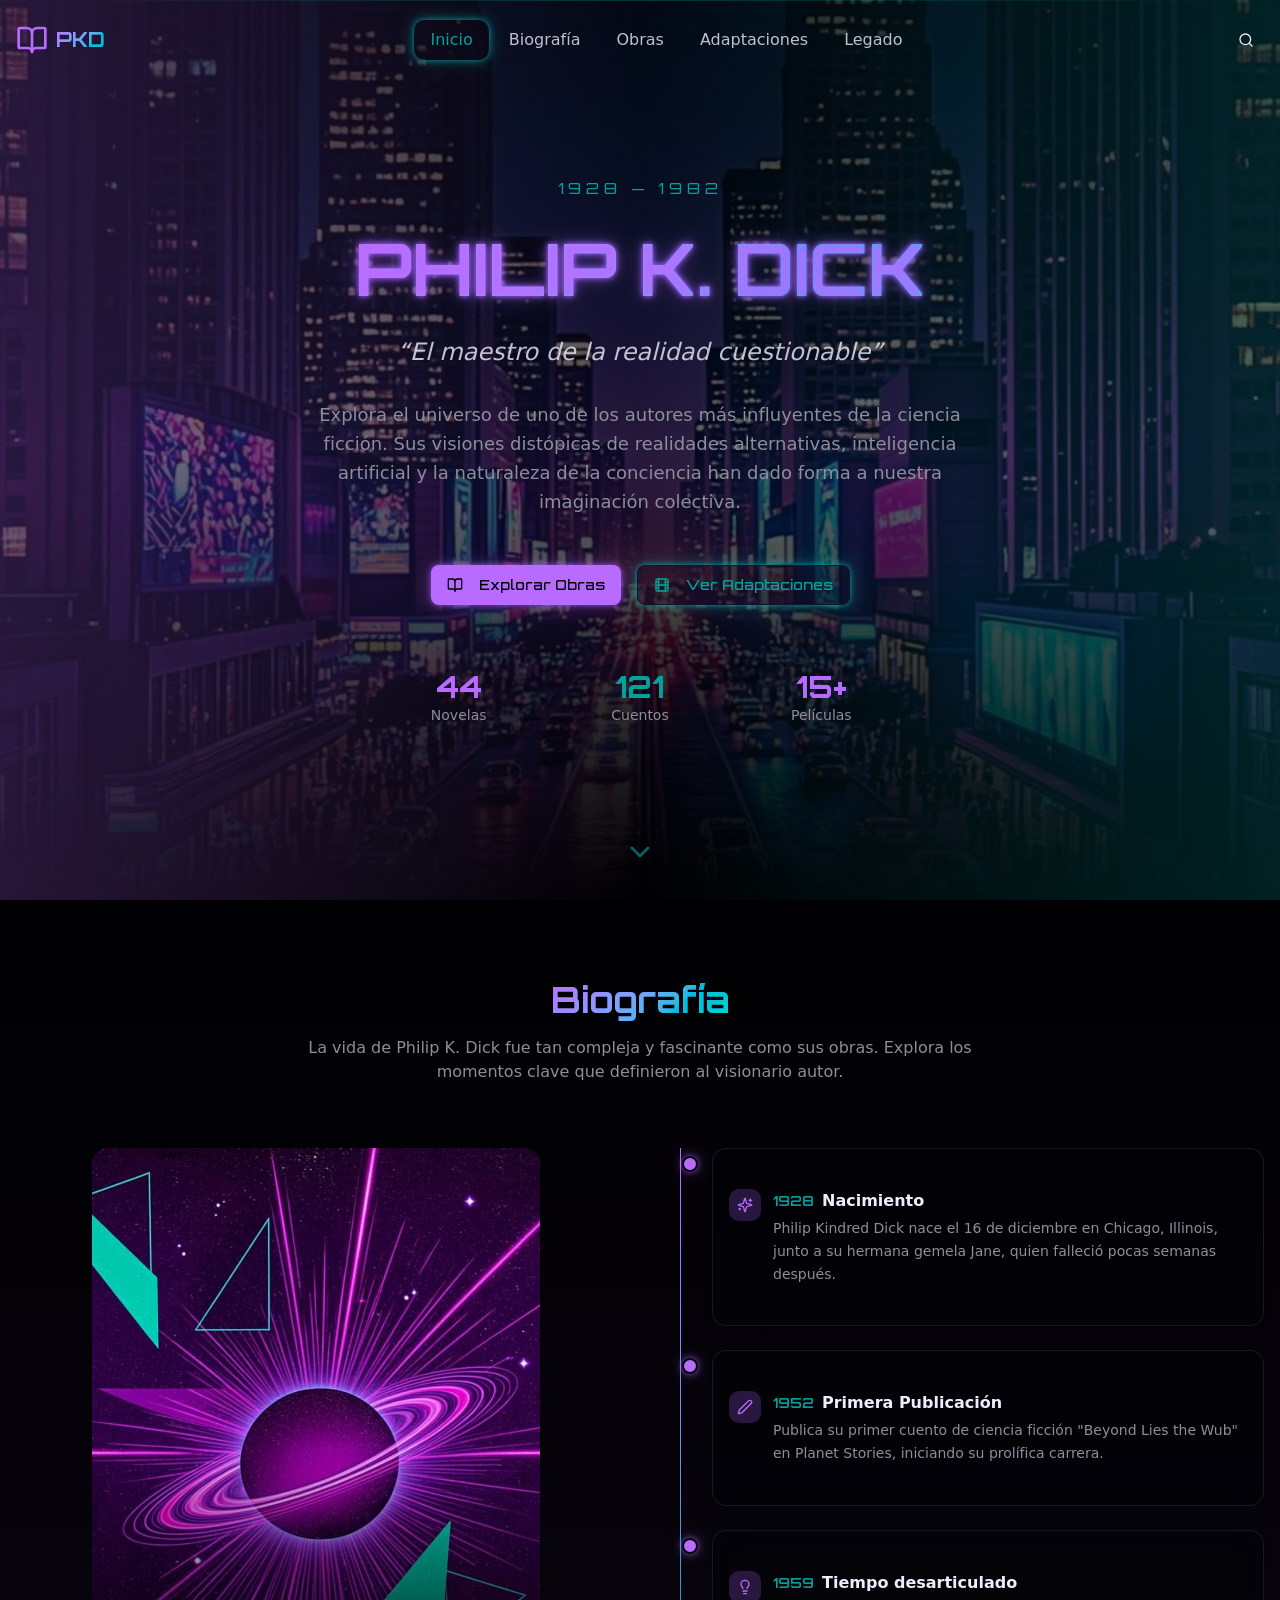
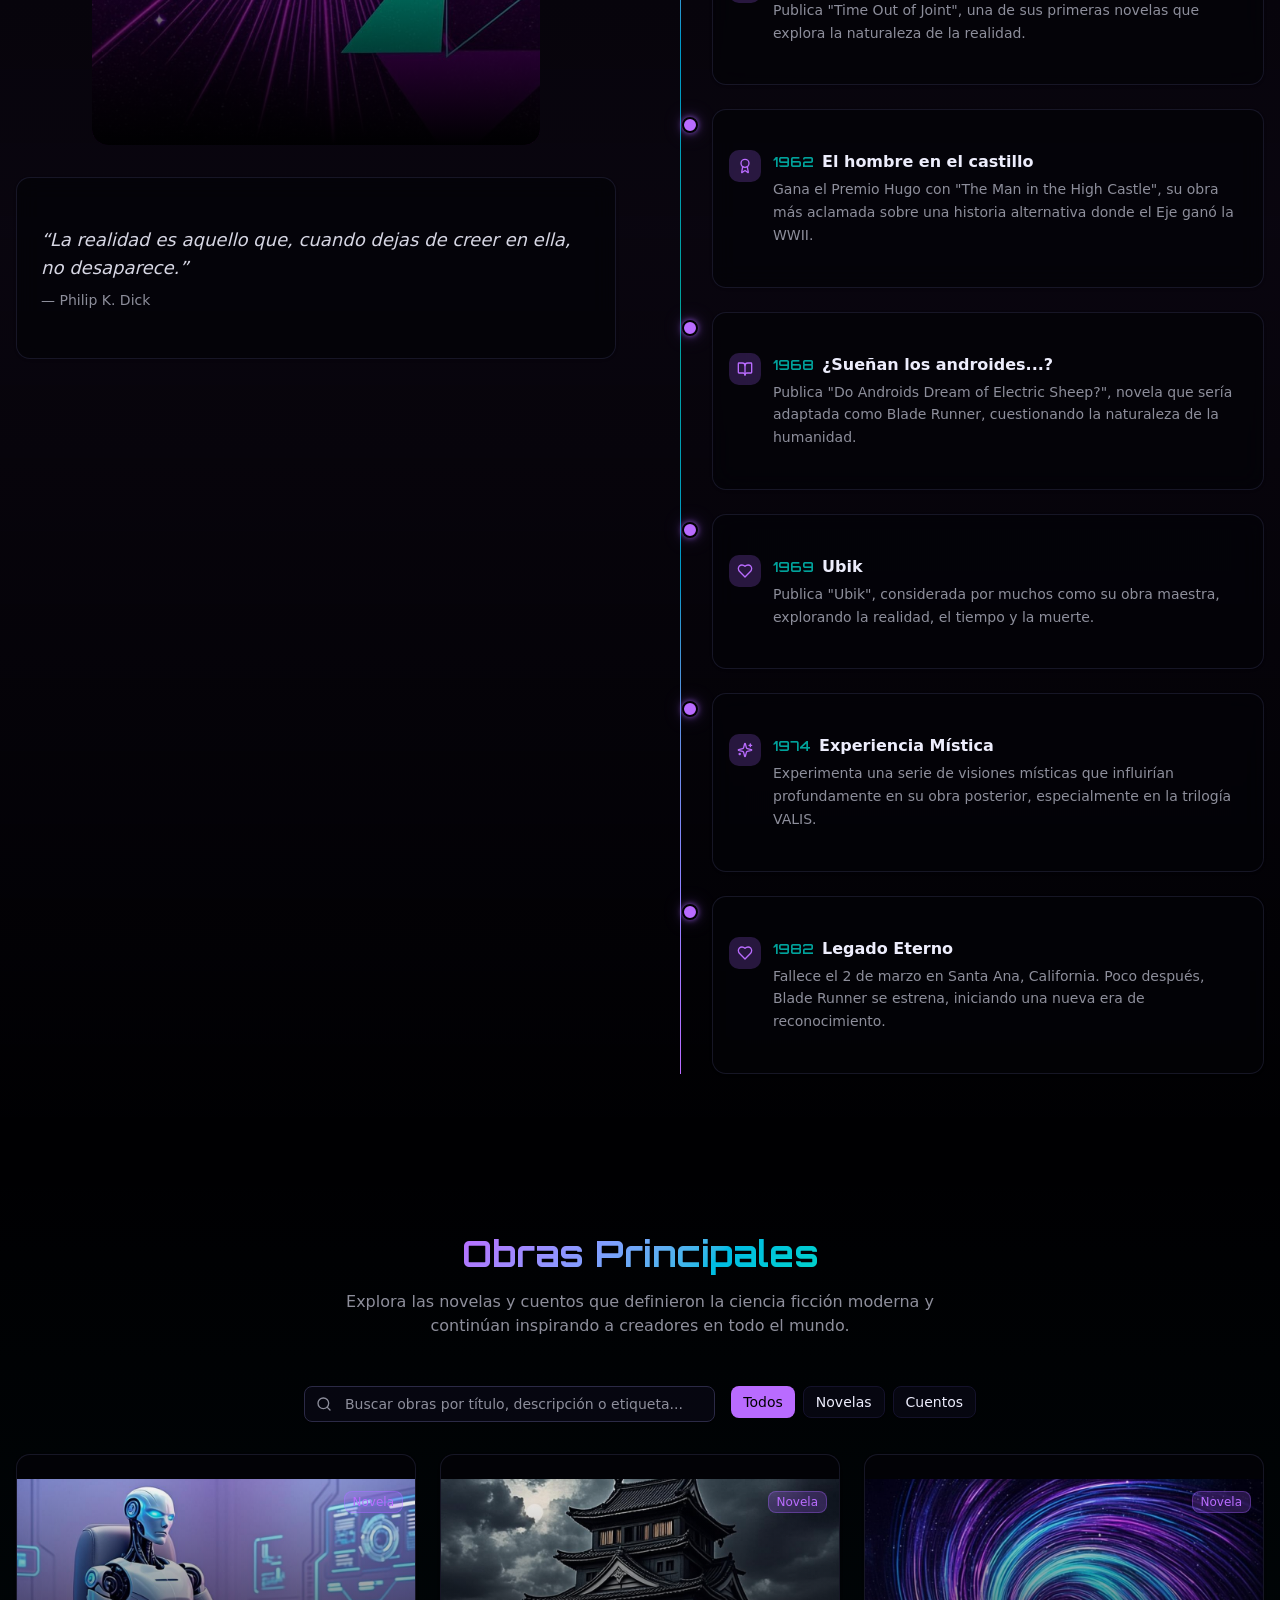
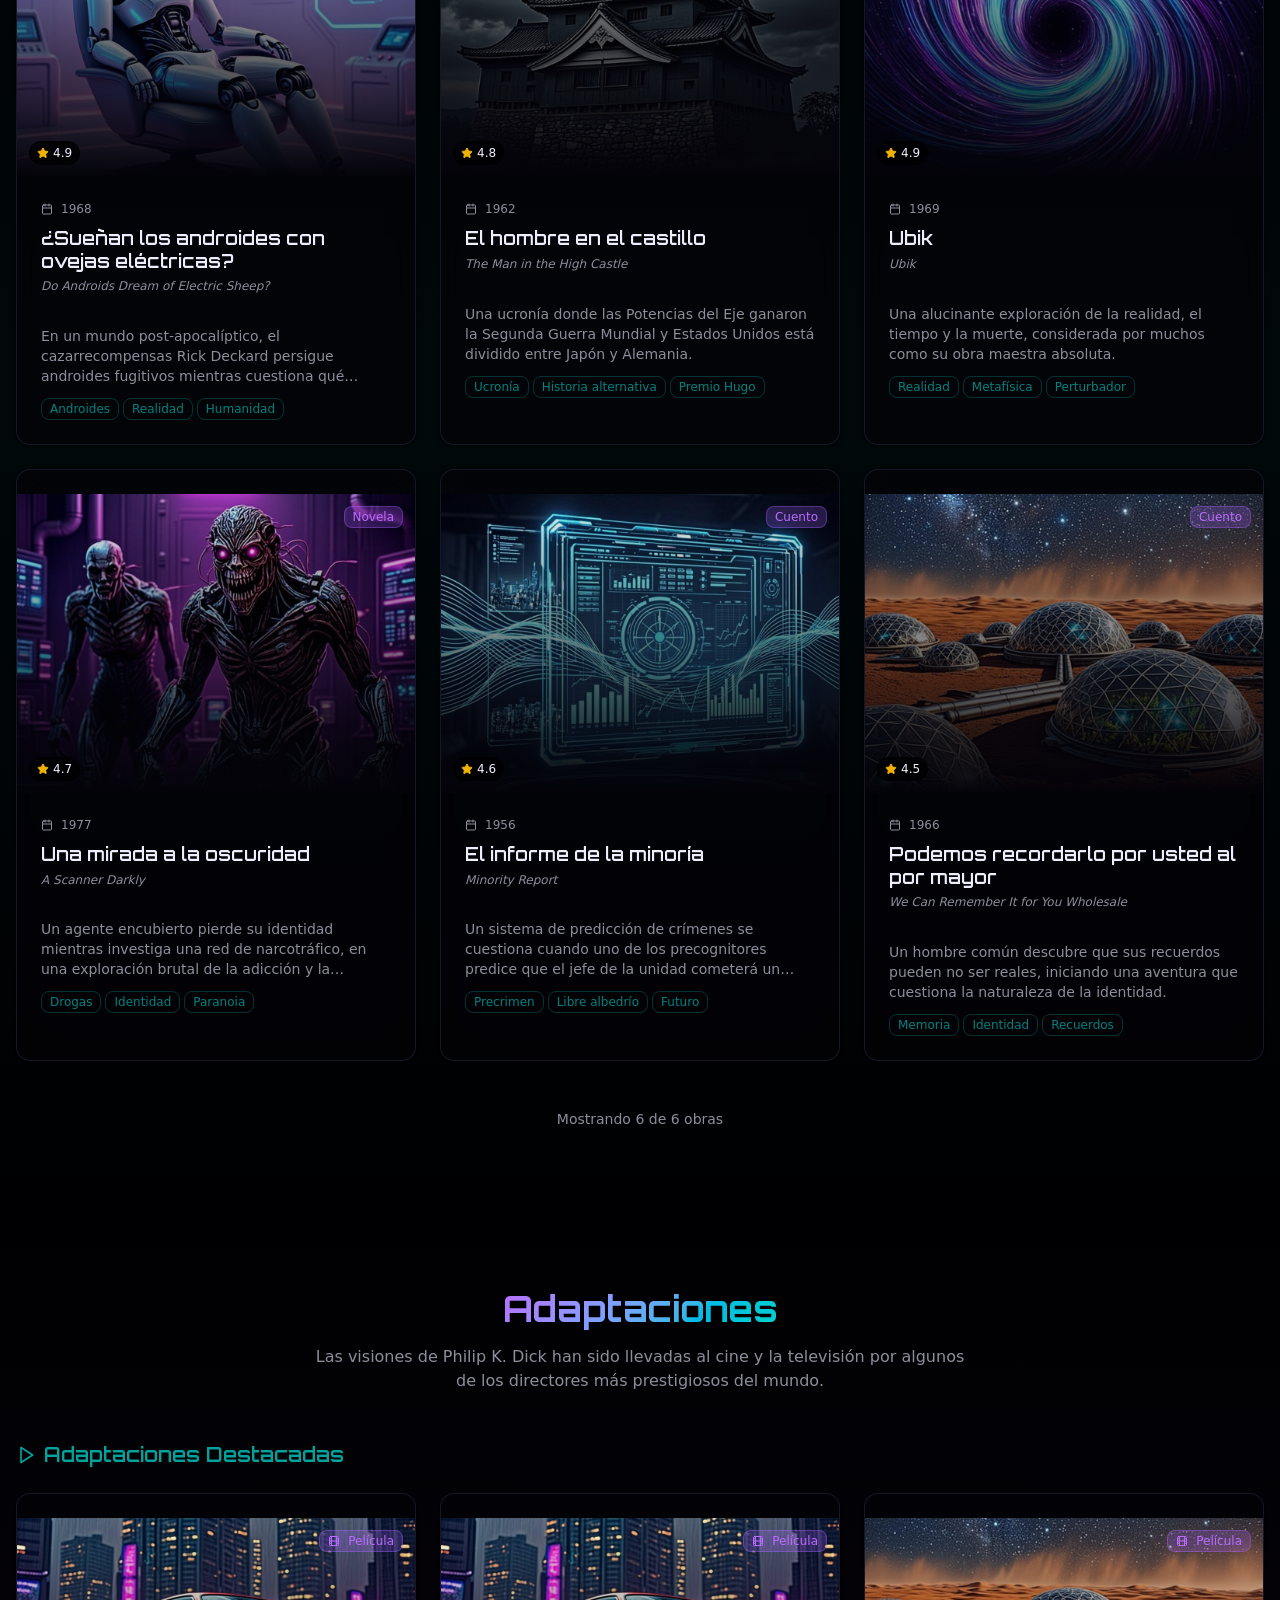
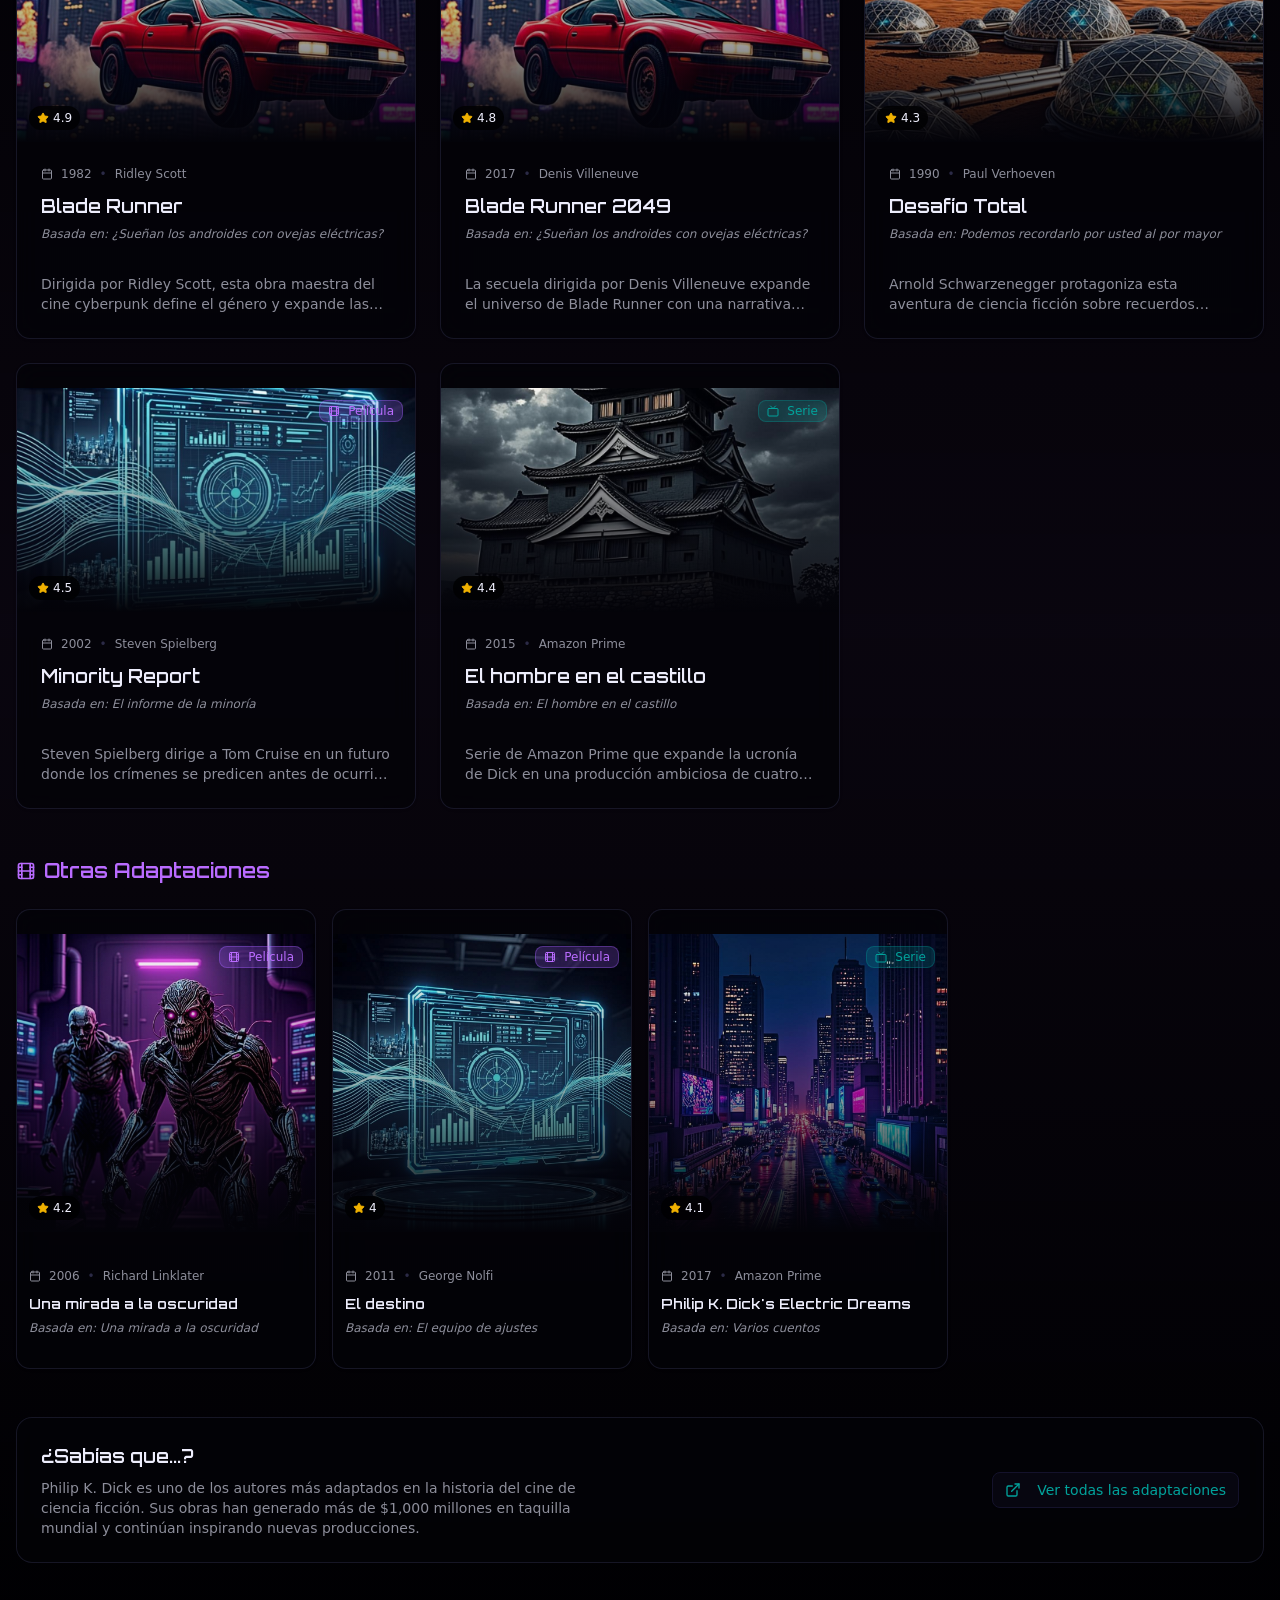
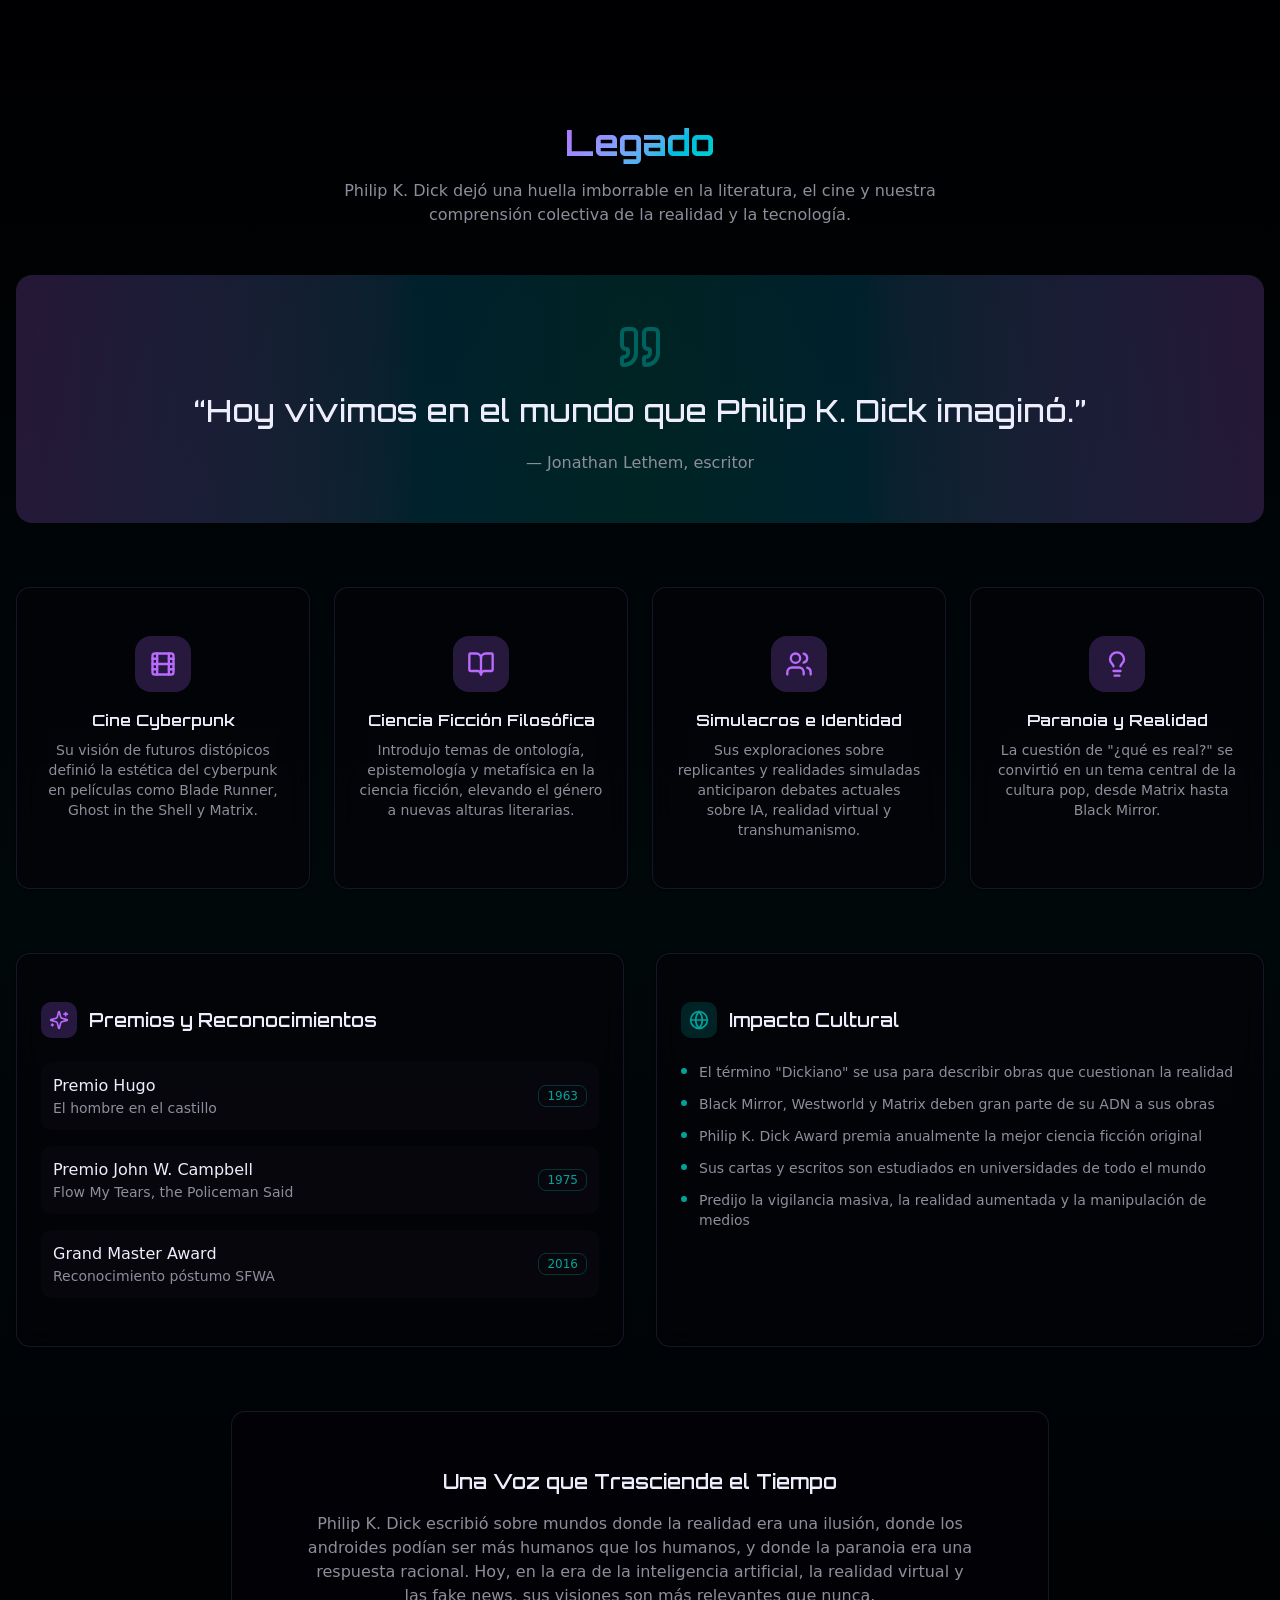
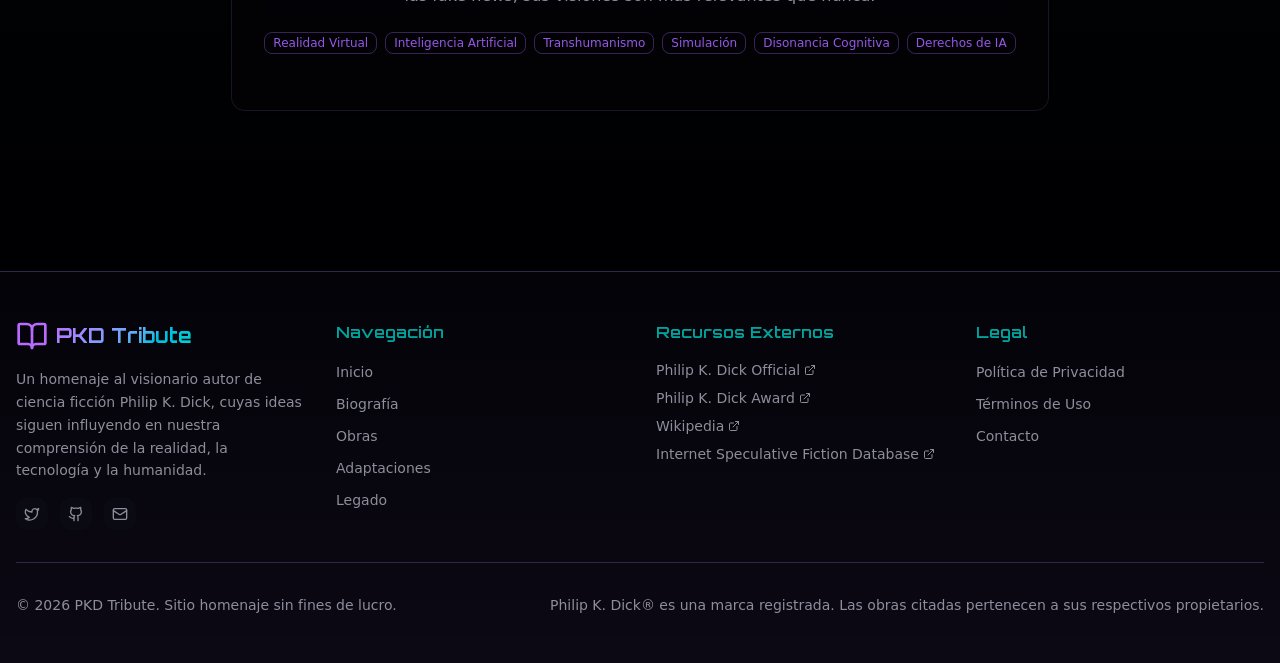
==== commit fe419c93: "Add files via upload" ====
--- a/index.html
+++ b/index.html
@@ -1,1777 +1 @@
-<!DOCTYPE html><!--2IDI9ltEasbapEEC2ynJJ-->
-<html lang="es" class="dark">
-
-<head>
-    <meta charSet="utf-8" />
-    <meta name="viewport" content="width=device-width, initial-scale=1" />
-    <link rel="preload" href="./_next/static/media/0acc7fdf55eb3220-s.p.532ccaa1.woff2" as="font" crossorigin=""
-        type="font/woff2" />
-    <link rel="preload" href="./_next/static/media/797e433ab948586e-s.p.dbea232f.woff2" as="font" crossorigin=""
-        type="font/woff2" />
-    <link rel="preload" href="./_next/static/media/caa3a2e1cccd8315-s.p.853070df.woff2" as="font" crossorigin=""
-        type="font/woff2" />
-    <link rel="preload" as="image" href="./images/hero-cyberpunk.png" />
-    <link rel="stylesheet" href="./_next/static/chunks/ce6fe1af7d8483ab.css" data-precedence="next" />
-    <link rel="stylesheet" href="./_next/static/chunks/13907cbbb99fd0b8.css" data-precedence="next" />
-    <link rel="preload" as="script" fetchPriority="low" href="/_next/static/chunks/556c8b59b4c9a879.js" />
-    <script src="./_next/static/chunks/abc386bdde209760.js" async=""></script>
-    <script src="./_next/static/chunks/3b3c7ed019bbd741.js" async=""></script>
-    <script src="./_next/static/chunks/turbopack-4418671c871624ce.js" async=""></script>
-    <script src="./_next/static/chunks/ff1a16fafef87110.js" async=""></script>
-    <script src="./_next/static/chunks/d2be314c3ece3fbe.js" async=""></script>
-    <script src="./_next/static/chunks/f5dbffc2357b227a.js" async=""></script>
-    <script src="./_next/static/chunks/a6850a050755d134.js" async=""></script>
-    <script src="./_next/static/chunks/965058bfec8d47f9.js" async=""></script>
-    <meta name="next-size-adjust" content="" />
-    <title>Philip K. Dick | Maestro de la Ciencia Ficción</title>
-    <meta name="description"
-        content="Explora el universo de Philip K. Dick: su vida, obras maestras como ¿Sueñan los androides con ovejas eléctricas?, adaptaciones cinematográficas y su legado en la ciencia ficción moderna." />
-    <meta name="author" content="PKD Tribute Site" />
-    <meta name="keywords"
-        content="Philip K. Dick,Ciencia Ficción,Blade Runner,Total Recall,Minority Report,Ubik,El hombre en el castillo,Sci-Fi,Cyberpunk" />
-    <meta property="og:title" content="Philip K. Dick | Maestro de la Ciencia Ficción" />
-    <meta property="og:description"
-        content="Descubre el universo de uno de los autores más influyentes de la ciencia ficción" />
-    <meta property="og:type" content="website" />
-    <meta name="twitter:card" content="summary_large_image" />
-    <meta name="twitter:title" content="Philip K. Dick | Maestro de la Ciencia Ficción" />
-    <meta name="twitter:description" content="Explora el universo de Philip K. Dick" />
-    <link rel="icon" href="./images/favicon.ico" />
-    <script src="./_next/static/chunks/664adc71bc2617c2.js" noModule=""></script>
-</head>
-
-<body
-    class="geist_a71539c9-module__T19VSG__variable geist_mono_8d43a2aa-module__8Li5zG__variable orbitron_f1751eec-module__pU4K5G__variable antialiased bg-background text-foreground">
-    <div hidden=""><!--$--><!--/$--></div>
-    <div class="min-h-screen bg-background">
-        <header class="fixed top-0 left-0 right-0 z-50 transition-all duration-300 bg-transparent">
-            <div class="container mx-auto px-4">
-                <div class="flex items-center justify-between h-16 md:h-20"><button
-                        class="flex items-center gap-2 group"><svg xmlns="http://www.w3.org/2000/svg" width="24"
-                            height="24" viewBox="0 0 24 24" fill="none" stroke="currentColor" stroke-width="2"
-                            stroke-linecap="round" stroke-linejoin="round"
-                            class="lucide lucide-book-open w-8 h-8 text-primary group-hover:text-accent transition-colors"
-                            aria-hidden="true">
-                            <path d="M12 7v14"></path>
-                            <path
-                                d="M3 18a1 1 0 0 1-1-1V4a1 1 0 0 1 1-1h5a4 4 0 0 1 4 4 4 4 0 0 1 4-4h5a1 1 0 0 1 1 1v13a1 1 0 0 1-1 1h-6a3 3 0 0 0-3 3 3 3 0 0 0-3-3z">
-                            </path>
-                        </svg><span
-                            class="font-[family-name:var(--font-orbitron)] text-lg md:text-xl font-bold gradient-text">PKD</span></button>
-                    <nav class="hidden md:flex items-center gap-1"><button
-                            class="px-4 py-2 rounded-lg font-medium transition-all duration-200 text-accent neon-glow-cyan">Inicio</button><button
-                            class="px-4 py-2 rounded-lg font-medium transition-all duration-200 text-foreground/80 hover:text-accent hover:bg-accent/10">Biografía</button><button
-                            class="px-4 py-2 rounded-lg font-medium transition-all duration-200 text-foreground/80 hover:text-accent hover:bg-accent/10">Obras</button><button
-                            class="px-4 py-2 rounded-lg font-medium transition-all duration-200 text-foreground/80 hover:text-accent hover:bg-accent/10">Adaptaciones</button><button
-                            class="px-4 py-2 rounded-lg font-medium transition-all duration-200 text-foreground/80 hover:text-accent hover:bg-accent/10">Legado</button>
-                    </nav>
-                    <div class="flex items-center gap-2">
-                        <div class="relative"><button data-slot="button"
-                                class="inline-flex items-center justify-center gap-2 whitespace-nowrap rounded-md text-sm font-medium transition-all disabled:pointer-events-none disabled:opacity-50 [&amp;_svg]:pointer-events-none [&amp;_svg:not([class*=&#x27;size-&#x27;])]:size-4 shrink-0 [&amp;_svg]:shrink-0 outline-none focus-visible:border-ring focus-visible:ring-ring/50 focus-visible:ring-[3px] aria-invalid:ring-destructive/20 dark:aria-invalid:ring-destructive/40 aria-invalid:border-destructive hover:text-accent-foreground dark:hover:bg-accent/50 size-9 hover:bg-primary/20"><svg
-                                    xmlns="http://www.w3.org/2000/svg" width="24" height="24" viewBox="0 0 24 24"
-                                    fill="none" stroke="currentColor" stroke-width="2" stroke-linecap="round"
-                                    stroke-linejoin="round" class="lucide lucide-search w-5 h-5" aria-hidden="true">
-                                    <path d="m21 21-4.34-4.34"></path>
-                                    <circle cx="11" cy="11" r="8"></circle>
-                                </svg></button></div><button data-slot="button"
-                            class="inline-flex items-center justify-center gap-2 whitespace-nowrap rounded-md text-sm font-medium transition-all disabled:pointer-events-none disabled:opacity-50 [&amp;_svg]:pointer-events-none [&amp;_svg:not([class*=&#x27;size-&#x27;])]:size-4 shrink-0 [&amp;_svg]:shrink-0 outline-none focus-visible:border-ring focus-visible:ring-ring/50 focus-visible:ring-[3px] aria-invalid:ring-destructive/20 dark:aria-invalid:ring-destructive/40 aria-invalid:border-destructive hover:bg-accent hover:text-accent-foreground dark:hover:bg-accent/50 size-9 md:hidden"><svg
-                                xmlns="http://www.w3.org/2000/svg" width="24" height="24" viewBox="0 0 24 24"
-                                fill="none" stroke="currentColor" stroke-width="2" stroke-linecap="round"
-                                stroke-linejoin="round" class="lucide lucide-menu w-5 h-5" aria-hidden="true">
-                                <path d="M4 12h16"></path>
-                                <path d="M4 18h16"></path>
-                                <path d="M4 6h16"></path>
-                            </svg></button>
-                    </div>
-                </div>
-                <div class="md:hidden overflow-hidden transition-all duration-300 max-h-0">
-                    <nav class="flex flex-col gap-1 pt-2"><button
-                            class="px-4 py-3 rounded-lg font-medium text-left transition-all duration-200 text-accent bg-accent/10 neon-glow-cyan">Inicio</button><button
-                            class="px-4 py-3 rounded-lg font-medium text-left transition-all duration-200 text-foreground/80 hover:text-accent hover:bg-accent/10">Biografía</button><button
-                            class="px-4 py-3 rounded-lg font-medium text-left transition-all duration-200 text-foreground/80 hover:text-accent hover:bg-accent/10">Obras</button><button
-                            class="px-4 py-3 rounded-lg font-medium text-left transition-all duration-200 text-foreground/80 hover:text-accent hover:bg-accent/10">Adaptaciones</button><button
-                            class="px-4 py-3 rounded-lg font-medium text-left transition-all duration-200 text-foreground/80 hover:text-accent hover:bg-accent/10">Legado</button>
-                    </nav>
-                </div>
-            </div>
-        </header>
-        <main>
-            <section id="hero" class="relative min-h-screen flex items-center justify-center overflow-hidden">
-                <div class="absolute inset-0 z-0"><img alt="Cyberpunk cityscape" decoding="async" data-nimg="fill"
-                        class="object-cover"
-                        style="position:absolute;height:100%;width:100%;left:0;top:0;right:0;bottom:0;color:transparent"
-                        src="/images/hero-cyberpunk.png" />
-                    <div class="absolute inset-0 bg-gradient-to-b from-background/80 via-background/60 to-background">
-                    </div>
-                    <div class="absolute inset-0 bg-gradient-to-r from-primary/20 via-transparent to-accent/20"></div>
-                </div>
-                <div class="absolute inset-0 z-10 pointer-events-none overflow-hidden opacity-30">
-                    <div class="absolute left-0 right-0 h-px bg-gradient-to-r from-transparent via-accent to-transparent"
-                        style="animation:scan-line 8s linear infinite"></div>
-                </div>
-                <div class="relative z-20 container mx-auto px-4 text-center">
-                    <div class="max-w-4xl mx-auto space-y-8">
-                        <p
-                            class="font-[family-name:var(--font-orbitron)] text-accent text-sm md:text-base tracking-[0.3em] uppercase animate-pulse">
-                            1928 — 1982</p>
-                        <h1 class="font-[family-name:var(--font-orbitron)] text-4xl md:text-6xl lg:text-7xl font-bold">
-                            <span class="gradient-text neon-text-purple">PHILIP K. DICK</span></h1>
-                        <p class="text-xl md:text-2xl text-foreground/80 font-light italic">“El maestro de la realidad
-                            cuestionable”</p>
-                        <p class="text-muted-foreground text-lg max-w-2xl mx-auto leading-relaxed">Explora el universo
-                            de uno de los autores más influyentes de la ciencia ficción. Sus visiones distópicas de
-                            realidades alternativas, inteligencia artificial y la naturaleza de la conciencia han dado
-                            forma a nuestra imaginación colectiva.</p>
-                        <div class="flex flex-col sm:flex-row items-center justify-center gap-4 pt-4"><button
-                                data-slot="button"
-                                class="inline-flex items-center justify-center gap-2 whitespace-nowrap text-sm font-medium disabled:pointer-events-none disabled:opacity-50 [&amp;_svg]:pointer-events-none [&amp;_svg:not([class*=&#x27;size-&#x27;])]:size-4 shrink-0 [&amp;_svg]:shrink-0 outline-none focus-visible:border-ring focus-visible:ring-ring/50 focus-visible:ring-[3px] aria-invalid:ring-destructive/20 dark:aria-invalid:ring-destructive/40 aria-invalid:border-destructive shadow-xs h-10 rounded-md px-6 has-[&gt;svg]:px-4 bg-primary hover:bg-primary/80 text-primary-foreground font-[family-name:var(--font-orbitron)] neon-glow-purple transition-all duration-300 hover:scale-105"><svg
-                                    xmlns="http://www.w3.org/2000/svg" width="24" height="24" viewBox="0 0 24 24"
-                                    fill="none" stroke="currentColor" stroke-width="2" stroke-linecap="round"
-                                    stroke-linejoin="round" class="lucide lucide-book-open w-4 h-4 mr-2"
-                                    aria-hidden="true">
-                                    <path d="M12 7v14"></path>
-                                    <path
-                                        d="M3 18a1 1 0 0 1-1-1V4a1 1 0 0 1 1-1h5a4 4 0 0 1 4 4 4 4 0 0 1 4-4h5a1 1 0 0 1 1 1v13a1 1 0 0 1-1 1h-6a3 3 0 0 0-3 3 3 3 0 0 0-3-3z">
-                                    </path>
-                                </svg>Explorar Obras</button><button data-slot="button"
-                                class="inline-flex items-center justify-center gap-2 whitespace-nowrap text-sm font-medium disabled:pointer-events-none disabled:opacity-50 [&amp;_svg]:pointer-events-none [&amp;_svg:not([class*=&#x27;size-&#x27;])]:size-4 shrink-0 [&amp;_svg]:shrink-0 outline-none focus-visible:border-ring focus-visible:ring-ring/50 focus-visible:ring-[3px] aria-invalid:ring-destructive/20 dark:aria-invalid:ring-destructive/40 aria-invalid:border-destructive border bg-background shadow-xs hover:text-accent-foreground dark:bg-input/30 dark:border-input dark:hover:bg-input/50 h-10 rounded-md px-6 has-[&gt;svg]:px-4 border-accent text-accent hover:bg-accent/10 font-[family-name:var(--font-orbitron)] neon-glow-cyan transition-all duration-300 hover:scale-105"><svg
-                                    xmlns="http://www.w3.org/2000/svg" width="24" height="24" viewBox="0 0 24 24"
-                                    fill="none" stroke="currentColor" stroke-width="2" stroke-linecap="round"
-                                    stroke-linejoin="round" class="lucide lucide-film w-4 h-4 mr-2" aria-hidden="true">
-                                    <rect width="18" height="18" x="3" y="3" rx="2"></rect>
-                                    <path d="M7 3v18"></path>
-                                    <path d="M3 7.5h4"></path>
-                                    <path d="M3 12h18"></path>
-                                    <path d="M3 16.5h4"></path>
-                                    <path d="M17 3v18"></path>
-                                    <path d="M17 7.5h4"></path>
-                                    <path d="M17 16.5h4"></path>
-                                </svg>Ver Adaptaciones</button></div>
-                        <div class="grid grid-cols-3 gap-4 md:gap-8 pt-8 max-w-lg mx-auto">
-                            <div class="text-center">
-                                <div
-                                    class="font-[family-name:var(--font-orbitron)] text-2xl md:text-3xl font-bold text-primary">
-                                    44</div>
-                                <div class="text-xs md:text-sm text-muted-foreground">Novelas</div>
-                            </div>
-                            <div class="text-center">
-                                <div
-                                    class="font-[family-name:var(--font-orbitron)] text-2xl md:text-3xl font-bold text-accent">
-                                    121</div>
-                                <div class="text-xs md:text-sm text-muted-foreground">Cuentos</div>
-                            </div>
-                            <div class="text-center">
-                                <div
-                                    class="font-[family-name:var(--font-orbitron)] text-2xl md:text-3xl font-bold text-primary">
-                                    15+</div>
-                                <div class="text-xs md:text-sm text-muted-foreground">Películas</div>
-                            </div>
-                        </div>
-                    </div>
-                </div><button class="absolute bottom-8 left-1/2 -translate-x-1/2 z-20 animate-bounce"
-                    aria-label="Scroll down"><svg xmlns="http://www.w3.org/2000/svg" width="24" height="24"
-                        viewBox="0 0 24 24" fill="none" stroke="currentColor" stroke-width="2" stroke-linecap="round"
-                        stroke-linejoin="round" class="lucide lucide-chevron-down w-8 h-8 text-accent/60"
-                        aria-hidden="true">
-                        <path d="m6 9 6 6 6-6"></path>
-                    </svg></button>
-            </section>
-            <section id="biografia" class="py-20 relative">
-                <div
-                    class="absolute inset-0 bg-gradient-to-b from-transparent via-primary/5 to-transparent pointer-events-none">
-                </div>
-                <div class="container mx-auto px-4 relative">
-                    <div class="text-center mb-16">
-                        <h2 class="font-[family-name:var(--font-orbitron)] text-3xl md:text-4xl font-bold mb-4"><span
-                                class="gradient-text">Biografía</span></h2>
-                        <p class="text-muted-foreground max-w-2xl mx-auto">La vida de Philip K. Dick fue tan compleja y
-                            fascinante como sus obras. Explora los momentos clave que definieron al visionario autor.
-                        </p>
-                    </div>
-                    <div class="grid lg:grid-cols-2 gap-12 items-start">
-                        <div class="relative group order-2 lg:order-1">
-                            <div class="relative aspect-[3/4] max-w-md mx-auto rounded-2xl overflow-hidden"><img
-                                    alt="Philip K. Dick Portrait" loading="lazy" decoding="async" data-nimg="fill"
-                                    class="object-cover transition-transform duration-500 group-hover:scale-105"
-                                    style="position:absolute;height:100%;width:100%;left:0;top:0;right:0;bottom:0;color:transparent"
-                                    src="/images/pkd-portrait.png" />
-                                <div
-                                    class="absolute inset-0 bg-gradient-to-t from-background via-transparent to-transparent">
-                                </div>
-                            </div>
-                            <div
-                                class="absolute -inset-4 bg-gradient-to-r from-primary/20 via-accent/20 to-primary/20 blur-3xl opacity-50 -z-10">
-                            </div>
-                            <div data-slot="card"
-                                class="bg-card text-card-foreground flex flex-col gap-6 rounded-xl border py-6 shadow-sm mt-8 glass border-primary/30">
-                                <div data-slot="card-content" class="p-6">
-                                    <blockquote class="text-lg italic text-foreground/90">“La realidad es aquello que,
-                                        cuando dejas de creer en ella, no desaparece.”</blockquote>
-                                    <p class="text-sm text-muted-foreground mt-2">— Philip K. Dick</p>
-                                </div>
-                            </div>
-                        </div>
-                        <div class="order-1 lg:order-2">
-                            <div class="relative">
-                                <div
-                                    class="absolute left-4 top-0 bottom-0 w-px bg-gradient-to-b from-primary via-accent to-primary">
-                                </div>
-                                <div class="space-y-6 pl-12">
-                                    <div class="relative group">
-                                        <div
-                                            class="absolute left-[-30px] top-2 w-4 h-4 rounded-full bg-primary border-2 border-background neon-glow-purple">
-                                        </div>
-                                        <div data-slot="card"
-                                            class="bg-card text-card-foreground flex flex-col gap-6 rounded-xl border py-6 shadow-sm glass border-border hover:border-primary/50 transition-all duration-300 hover:shadow-lg hover:shadow-primary/10">
-                                            <div data-slot="card-content" class="p-4">
-                                                <div class="flex items-start gap-3">
-                                                    <div class="p-2 rounded-lg bg-primary/20 text-primary shrink-0"><svg
-                                                            xmlns="http://www.w3.org/2000/svg" width="24" height="24"
-                                                            viewBox="0 0 24 24" fill="none" stroke="currentColor"
-                                                            stroke-width="2" stroke-linecap="round"
-                                                            stroke-linejoin="round"
-                                                            class="lucide lucide-sparkles w-4 h-4" aria-hidden="true">
-                                                            <path
-                                                                d="M9.937 15.5A2 2 0 0 0 8.5 14.063l-6.135-1.582a.5.5 0 0 1 0-.962L8.5 9.936A2 2 0 0 0 9.937 8.5l1.582-6.135a.5.5 0 0 1 .963 0L14.063 8.5A2 2 0 0 0 15.5 9.937l6.135 1.581a.5.5 0 0 1 0 .964L15.5 14.063a2 2 0 0 0-1.437 1.437l-1.582 6.135a.5.5 0 0 1-.963 0z">
-                                                            </path>
-                                                            <path d="M20 3v4"></path>
-                                                            <path d="M22 5h-4"></path>
-                                                            <path d="M4 17v2"></path>
-                                                            <path d="M5 18H3"></path>
-                                                        </svg></div>
-                                                    <div>
-                                                        <div class="flex items-center gap-2 mb-1"><span
-                                                                class="font-[family-name:var(--font-orbitron)] text-accent text-sm font-semibold">1928</span>
-                                                            <h3 class="font-semibold text-foreground">Nacimiento</h3>
-                                                        </div>
-                                                        <p class="text-sm text-muted-foreground leading-relaxed">Philip
-                                                            Kindred Dick nace el 16 de diciembre en Chicago, Illinois,
-                                                            junto a su hermana gemela Jane, quien falleció pocas semanas
-                                                            después.</p>
-                                                    </div>
-                                                </div>
-                                            </div>
-                                        </div>
-                                    </div>
-                                    <div class="relative group">
-                                        <div
-                                            class="absolute left-[-30px] top-2 w-4 h-4 rounded-full bg-primary border-2 border-background neon-glow-purple">
-                                        </div>
-                                        <div data-slot="card"
-                                            class="bg-card text-card-foreground flex flex-col gap-6 rounded-xl border py-6 shadow-sm glass border-border hover:border-primary/50 transition-all duration-300 hover:shadow-lg hover:shadow-primary/10">
-                                            <div data-slot="card-content" class="p-4">
-                                                <div class="flex items-start gap-3">
-                                                    <div class="p-2 rounded-lg bg-primary/20 text-primary shrink-0"><svg
-                                                            xmlns="http://www.w3.org/2000/svg" width="24" height="24"
-                                                            viewBox="0 0 24 24" fill="none" stroke="currentColor"
-                                                            stroke-width="2" stroke-linecap="round"
-                                                            stroke-linejoin="round" class="lucide lucide-pen w-4 h-4"
-                                                            aria-hidden="true">
-                                                            <path
-                                                                d="M21.174 6.812a1 1 0 0 0-3.986-3.987L3.842 16.174a2 2 0 0 0-.5.83l-1.321 4.352a.5.5 0 0 0 .623.622l4.353-1.32a2 2 0 0 0 .83-.497z">
-                                                            </path>
-                                                        </svg></div>
-                                                    <div>
-                                                        <div class="flex items-center gap-2 mb-1"><span
-                                                                class="font-[family-name:var(--font-orbitron)] text-accent text-sm font-semibold">1952</span>
-                                                            <h3 class="font-semibold text-foreground">Primera
-                                                                Publicación</h3>
-                                                        </div>
-                                                        <p class="text-sm text-muted-foreground leading-relaxed">Publica
-                                                            su primer cuento de ciencia ficción &quot;Beyond Lies the
-                                                            Wub&quot; en Planet Stories, iniciando su prolífica carrera.
-                                                        </p>
-                                                    </div>
-                                                </div>
-                                            </div>
-                                        </div>
-                                    </div>
-                                    <div class="relative group">
-                                        <div
-                                            class="absolute left-[-30px] top-2 w-4 h-4 rounded-full bg-primary border-2 border-background neon-glow-purple">
-                                        </div>
-                                        <div data-slot="card"
-                                            class="bg-card text-card-foreground flex flex-col gap-6 rounded-xl border py-6 shadow-sm glass border-border hover:border-primary/50 transition-all duration-300 hover:shadow-lg hover:shadow-primary/10">
-                                            <div data-slot="card-content" class="p-4">
-                                                <div class="flex items-start gap-3">
-                                                    <div class="p-2 rounded-lg bg-primary/20 text-primary shrink-0"><svg
-                                                            xmlns="http://www.w3.org/2000/svg" width="24" height="24"
-                                                            viewBox="0 0 24 24" fill="none" stroke="currentColor"
-                                                            stroke-width="2" stroke-linecap="round"
-                                                            stroke-linejoin="round"
-                                                            class="lucide lucide-lightbulb w-4 h-4" aria-hidden="true">
-                                                            <path
-                                                                d="M15 14c.2-1 .7-1.7 1.5-2.5 1-.9 1.5-2.2 1.5-3.5A6 6 0 0 0 6 8c0 1 .2 2.2 1.5 3.5.7.7 1.3 1.5 1.5 2.5">
-                                                            </path>
-                                                            <path d="M9 18h6"></path>
-                                                            <path d="M10 22h4"></path>
-                                                        </svg></div>
-                                                    <div>
-                                                        <div class="flex items-center gap-2 mb-1"><span
-                                                                class="font-[family-name:var(--font-orbitron)] text-accent text-sm font-semibold">1959</span>
-                                                            <h3 class="font-semibold text-foreground">Tiempo
-                                                                desarticulado</h3>
-                                                        </div>
-                                                        <p class="text-sm text-muted-foreground leading-relaxed">Publica
-                                                            &quot;Time Out of Joint&quot;, una de sus primeras novelas
-                                                            que explora la naturaleza de la realidad.</p>
-                                                    </div>
-                                                </div>
-                                            </div>
-                                        </div>
-                                    </div>
-                                    <div class="relative group">
-                                        <div
-                                            class="absolute left-[-30px] top-2 w-4 h-4 rounded-full bg-primary border-2 border-background neon-glow-purple">
-                                        </div>
-                                        <div data-slot="card"
-                                            class="bg-card text-card-foreground flex flex-col gap-6 rounded-xl border py-6 shadow-sm glass border-border hover:border-primary/50 transition-all duration-300 hover:shadow-lg hover:shadow-primary/10">
-                                            <div data-slot="card-content" class="p-4">
-                                                <div class="flex items-start gap-3">
-                                                    <div class="p-2 rounded-lg bg-primary/20 text-primary shrink-0"><svg
-                                                            xmlns="http://www.w3.org/2000/svg" width="24" height="24"
-                                                            viewBox="0 0 24 24" fill="none" stroke="currentColor"
-                                                            stroke-width="2" stroke-linecap="round"
-                                                            stroke-linejoin="round" class="lucide lucide-award w-4 h-4"
-                                                            aria-hidden="true">
-                                                            <path
-                                                                d="m15.477 12.89 1.515 8.526a.5.5 0 0 1-.81.47l-3.58-2.687a1 1 0 0 0-1.197 0l-3.586 2.686a.5.5 0 0 1-.81-.469l1.514-8.526">
-                                                            </path>
-                                                            <circle cx="12" cy="8" r="6"></circle>
-                                                        </svg></div>
-                                                    <div>
-                                                        <div class="flex items-center gap-2 mb-1"><span
-                                                                class="font-[family-name:var(--font-orbitron)] text-accent text-sm font-semibold">1962</span>
-                                                            <h3 class="font-semibold text-foreground">El hombre en el
-                                                                castillo</h3>
-                                                        </div>
-                                                        <p class="text-sm text-muted-foreground leading-relaxed">Gana el
-                                                            Premio Hugo con &quot;The Man in the High Castle&quot;, su
-                                                            obra más aclamada sobre una historia alternativa donde el
-                                                            Eje ganó la WWII.</p>
-                                                    </div>
-                                                </div>
-                                            </div>
-                                        </div>
-                                    </div>
-                                    <div class="relative group">
-                                        <div
-                                            class="absolute left-[-30px] top-2 w-4 h-4 rounded-full bg-primary border-2 border-background neon-glow-purple">
-                                        </div>
-                                        <div data-slot="card"
-                                            class="bg-card text-card-foreground flex flex-col gap-6 rounded-xl border py-6 shadow-sm glass border-border hover:border-primary/50 transition-all duration-300 hover:shadow-lg hover:shadow-primary/10">
-                                            <div data-slot="card-content" class="p-4">
-                                                <div class="flex items-start gap-3">
-                                                    <div class="p-2 rounded-lg bg-primary/20 text-primary shrink-0"><svg
-                                                            xmlns="http://www.w3.org/2000/svg" width="24" height="24"
-                                                            viewBox="0 0 24 24" fill="none" stroke="currentColor"
-                                                            stroke-width="2" stroke-linecap="round"
-                                                            stroke-linejoin="round"
-                                                            class="lucide lucide-book-open w-4 h-4" aria-hidden="true">
-                                                            <path d="M12 7v14"></path>
-                                                            <path
-                                                                d="M3 18a1 1 0 0 1-1-1V4a1 1 0 0 1 1-1h5a4 4 0 0 1 4 4 4 4 0 0 1 4-4h5a1 1 0 0 1 1 1v13a1 1 0 0 1-1 1h-6a3 3 0 0 0-3 3 3 3 0 0 0-3-3z">
-                                                            </path>
-                                                        </svg></div>
-                                                    <div>
-                                                        <div class="flex items-center gap-2 mb-1"><span
-                                                                class="font-[family-name:var(--font-orbitron)] text-accent text-sm font-semibold">1968</span>
-                                                            <h3 class="font-semibold text-foreground">¿Sueñan los
-                                                                androides...?</h3>
-                                                        </div>
-                                                        <p class="text-sm text-muted-foreground leading-relaxed">Publica
-                                                            &quot;Do Androids Dream of Electric Sheep?&quot;, novela que
-                                                            sería adaptada como Blade Runner, cuestionando la naturaleza
-                                                            de la humanidad.</p>
-                                                    </div>
-                                                </div>
-                                            </div>
-                                        </div>
-                                    </div>
-                                    <div class="relative group">
-                                        <div
-                                            class="absolute left-[-30px] top-2 w-4 h-4 rounded-full bg-primary border-2 border-background neon-glow-purple">
-                                        </div>
-                                        <div data-slot="card"
-                                            class="bg-card text-card-foreground flex flex-col gap-6 rounded-xl border py-6 shadow-sm glass border-border hover:border-primary/50 transition-all duration-300 hover:shadow-lg hover:shadow-primary/10">
-                                            <div data-slot="card-content" class="p-4">
-                                                <div class="flex items-start gap-3">
-                                                    <div class="p-2 rounded-lg bg-primary/20 text-primary shrink-0"><svg
-                                                            xmlns="http://www.w3.org/2000/svg" width="24" height="24"
-                                                            viewBox="0 0 24 24" fill="none" stroke="currentColor"
-                                                            stroke-width="2" stroke-linecap="round"
-                                                            stroke-linejoin="round" class="lucide lucide-heart w-4 h-4"
-                                                            aria-hidden="true">
-                                                            <path
-                                                                d="M19 14c1.49-1.46 3-3.21 3-5.5A5.5 5.5 0 0 0 16.5 3c-1.76 0-3 .5-4.5 2-1.5-1.5-2.74-2-4.5-2A5.5 5.5 0 0 0 2 8.5c0 2.3 1.5 4.05 3 5.5l7 7Z">
-                                                            </path>
-                                                        </svg></div>
-                                                    <div>
-                                                        <div class="flex items-center gap-2 mb-1"><span
-                                                                class="font-[family-name:var(--font-orbitron)] text-accent text-sm font-semibold">1969</span>
-                                                            <h3 class="font-semibold text-foreground">Ubik</h3>
-                                                        </div>
-                                                        <p class="text-sm text-muted-foreground leading-relaxed">Publica
-                                                            &quot;Ubik&quot;, considerada por muchos como su obra
-                                                            maestra, explorando la realidad, el tiempo y la muerte.</p>
-                                                    </div>
-                                                </div>
-                                            </div>
-                                        </div>
-                                    </div>
-                                    <div class="relative group">
-                                        <div
-                                            class="absolute left-[-30px] top-2 w-4 h-4 rounded-full bg-primary border-2 border-background neon-glow-purple">
-                                        </div>
-                                        <div data-slot="card"
-                                            class="bg-card text-card-foreground flex flex-col gap-6 rounded-xl border py-6 shadow-sm glass border-border hover:border-primary/50 transition-all duration-300 hover:shadow-lg hover:shadow-primary/10">
-                                            <div data-slot="card-content" class="p-4">
-                                                <div class="flex items-start gap-3">
-                                                    <div class="p-2 rounded-lg bg-primary/20 text-primary shrink-0"><svg
-                                                            xmlns="http://www.w3.org/2000/svg" width="24" height="24"
-                                                            viewBox="0 0 24 24" fill="none" stroke="currentColor"
-                                                            stroke-width="2" stroke-linecap="round"
-                                                            stroke-linejoin="round"
-                                                            class="lucide lucide-sparkles w-4 h-4" aria-hidden="true">
-                                                            <path
-                                                                d="M9.937 15.5A2 2 0 0 0 8.5 14.063l-6.135-1.582a.5.5 0 0 1 0-.962L8.5 9.936A2 2 0 0 0 9.937 8.5l1.582-6.135a.5.5 0 0 1 .963 0L14.063 8.5A2 2 0 0 0 15.5 9.937l6.135 1.581a.5.5 0 0 1 0 .964L15.5 14.063a2 2 0 0 0-1.437 1.437l-1.582 6.135a.5.5 0 0 1-.963 0z">
-                                                            </path>
-                                                            <path d="M20 3v4"></path>
-                                                            <path d="M22 5h-4"></path>
-                                                            <path d="M4 17v2"></path>
-                                                            <path d="M5 18H3"></path>
-                                                        </svg></div>
-                                                    <div>
-                                                        <div class="flex items-center gap-2 mb-1"><span
-                                                                class="font-[family-name:var(--font-orbitron)] text-accent text-sm font-semibold">1974</span>
-                                                            <h3 class="font-semibold text-foreground">Experiencia
-                                                                Mística</h3>
-                                                        </div>
-                                                        <p class="text-sm text-muted-foreground leading-relaxed">
-                                                            Experimenta una serie de visiones místicas que influirían
-                                                            profundamente en su obra posterior, especialmente en la
-                                                            trilogía VALIS.</p>
-                                                    </div>
-                                                </div>
-                                            </div>
-                                        </div>
-                                    </div>
-                                    <div class="relative group">
-                                        <div
-                                            class="absolute left-[-30px] top-2 w-4 h-4 rounded-full bg-primary border-2 border-background neon-glow-purple">
-                                        </div>
-                                        <div data-slot="card"
-                                            class="bg-card text-card-foreground flex flex-col gap-6 rounded-xl border py-6 shadow-sm glass border-border hover:border-primary/50 transition-all duration-300 hover:shadow-lg hover:shadow-primary/10">
-                                            <div data-slot="card-content" class="p-4">
-                                                <div class="flex items-start gap-3">
-                                                    <div class="p-2 rounded-lg bg-primary/20 text-primary shrink-0"><svg
-                                                            xmlns="http://www.w3.org/2000/svg" width="24" height="24"
-                                                            viewBox="0 0 24 24" fill="none" stroke="currentColor"
-                                                            stroke-width="2" stroke-linecap="round"
-                                                            stroke-linejoin="round" class="lucide lucide-heart w-4 h-4"
-                                                            aria-hidden="true">
-                                                            <path
-                                                                d="M19 14c1.49-1.46 3-3.21 3-5.5A5.5 5.5 0 0 0 16.5 3c-1.76 0-3 .5-4.5 2-1.5-1.5-2.74-2-4.5-2A5.5 5.5 0 0 0 2 8.5c0 2.3 1.5 4.05 3 5.5l7 7Z">
-                                                            </path>
-                                                        </svg></div>
-                                                    <div>
-                                                        <div class="flex items-center gap-2 mb-1"><span
-                                                                class="font-[family-name:var(--font-orbitron)] text-accent text-sm font-semibold">1982</span>
-                                                            <h3 class="font-semibold text-foreground">Legado Eterno</h3>
-                                                        </div>
-                                                        <p class="text-sm text-muted-foreground leading-relaxed">Fallece
-                                                            el 2 de marzo en Santa Ana, California. Poco después, Blade
-                                                            Runner se estrena, iniciando una nueva era de
-                                                            reconocimiento.</p>
-                                                    </div>
-                                                </div>
-                                            </div>
-                                        </div>
-                                    </div>
-                                </div>
-                            </div>
-                        </div>
-                    </div>
-                </div>
-            </section>
-            <div>
-                <section id="obras" class="py-20 relative">
-                    <div
-                        class="absolute inset-0 bg-gradient-to-b from-transparent via-accent/5 to-transparent pointer-events-none">
-                    </div>
-                    <div class="container mx-auto px-4 relative">
-                        <div class="text-center mb-12">
-                            <h2 class="font-[family-name:var(--font-orbitron)] text-3xl md:text-4xl font-bold mb-4">
-                                <span class="gradient-text">Obras Principales</span></h2>
-                            <p class="text-muted-foreground max-w-2xl mx-auto">Explora las novelas y cuentos que
-                                definieron la ciencia ficción moderna y continúan inspirando a creadores en todo el
-                                mundo.</p>
-                        </div>
-                        <div class="flex flex-col sm:flex-row gap-4 mb-8 max-w-2xl mx-auto">
-                            <div class="relative flex-1"><svg xmlns="http://www.w3.org/2000/svg" width="24" height="24"
-                                    viewBox="0 0 24 24" fill="none" stroke="currentColor" stroke-width="2"
-                                    stroke-linecap="round" stroke-linejoin="round"
-                                    class="lucide lucide-search absolute left-3 top-1/2 -translate-y-1/2 w-4 h-4 text-muted-foreground"
-                                    aria-hidden="true">
-                                    <path d="m21 21-4.34-4.34"></path>
-                                    <circle cx="11" cy="11" r="8"></circle>
-                                </svg><input type="text" data-slot="input"
-                                    class="file:text-foreground placeholder:text-muted-foreground selection:bg-primary selection:text-primary-foreground dark:bg-input/30 flex h-9 w-full min-w-0 rounded-md border px-3 py-1 text-base shadow-xs transition-[color,box-shadow] outline-none file:inline-flex file:h-7 file:border-0 file:bg-transparent file:text-sm file:font-medium disabled:pointer-events-none disabled:cursor-not-allowed disabled:opacity-50 md:text-sm focus-visible:border-ring focus-visible:ring-ring/50 focus-visible:ring-[3px] aria-invalid:ring-destructive/20 dark:aria-invalid:ring-destructive/40 aria-invalid:border-destructive pl-10 bg-input border-border focus:border-primary"
-                                    placeholder="Buscar obras por título, descripción o etiqueta..." value="" /></div>
-                            <div class="flex gap-2"><button data-slot="button"
-                                    class="inline-flex items-center justify-center whitespace-nowrap text-sm font-medium disabled:pointer-events-none disabled:opacity-50 [&amp;_svg]:pointer-events-none [&amp;_svg:not([class*=&#x27;size-&#x27;])]:size-4 shrink-0 [&amp;_svg]:shrink-0 outline-none focus-visible:border-ring focus-visible:ring-ring/50 focus-visible:ring-[3px] aria-invalid:ring-destructive/20 dark:aria-invalid:ring-destructive/40 aria-invalid:border-destructive shadow-xs hover:bg-primary/90 h-8 rounded-md gap-1.5 px-3 has-[&gt;svg]:px-2.5 transition-all bg-primary text-primary-foreground">Todos</button><button
-                                    data-slot="button"
-                                    class="inline-flex items-center justify-center whitespace-nowrap text-sm font-medium disabled:pointer-events-none disabled:opacity-50 [&amp;_svg]:pointer-events-none [&amp;_svg:not([class*=&#x27;size-&#x27;])]:size-4 shrink-0 [&amp;_svg]:shrink-0 outline-none focus-visible:border-ring focus-visible:ring-ring/50 focus-visible:ring-[3px] aria-invalid:ring-destructive/20 dark:aria-invalid:ring-destructive/40 aria-invalid:border-destructive border bg-background shadow-xs hover:bg-accent hover:text-accent-foreground dark:bg-input/30 dark:border-input dark:hover:bg-input/50 h-8 rounded-md gap-1.5 px-3 has-[&gt;svg]:px-2.5 transition-all">Novelas</button><button
-                                    data-slot="button"
-                                    class="inline-flex items-center justify-center whitespace-nowrap text-sm font-medium disabled:pointer-events-none disabled:opacity-50 [&amp;_svg]:pointer-events-none [&amp;_svg:not([class*=&#x27;size-&#x27;])]:size-4 shrink-0 [&amp;_svg]:shrink-0 outline-none focus-visible:border-ring focus-visible:ring-ring/50 focus-visible:ring-[3px] aria-invalid:ring-destructive/20 dark:aria-invalid:ring-destructive/40 aria-invalid:border-destructive border bg-background shadow-xs hover:bg-accent hover:text-accent-foreground dark:bg-input/30 dark:border-input dark:hover:bg-input/50 h-8 rounded-md gap-1.5 px-3 has-[&gt;svg]:px-2.5 transition-all">Cuentos</button>
-                            </div>
-                        </div>
-                        <div class="grid sm:grid-cols-2 lg:grid-cols-3 gap-6">
-                            <div data-slot="card"
-                                class="bg-card text-card-foreground flex flex-col gap-6 rounded-xl border py-6 shadow-sm group glass border-border hover:border-primary/50 transition-all duration-500 hover:shadow-xl hover:shadow-primary/10 overflow-hidden">
-                                <div class="relative aspect-[4/3] overflow-hidden"><img
-                                        alt="¿Sueñan los androides con ovejas eléctricas?" loading="lazy"
-                                        decoding="async" data-nimg="fill"
-                                        class="object-cover transition-transform duration-500 group-hover:scale-110"
-                                        style="position:absolute;height:100%;width:100%;left:0;top:0;right:0;bottom:0;color:transparent"
-                                        src="/images/do-androids-dream.png" />
-                                    <div class="absolute inset-0 bg-gradient-to-t from-card via-card/50 to-transparent">
-                                    </div><span data-slot="badge"
-                                        class="inline-flex items-center justify-center rounded-md px-2 py-0.5 text-xs font-medium w-fit whitespace-nowrap shrink-0 [&amp;&gt;svg]:size-3 gap-1 [&amp;&gt;svg]:pointer-events-none focus-visible:border-ring focus-visible:ring-ring/50 focus-visible:ring-[3px] aria-invalid:ring-destructive/20 dark:aria-invalid:ring-destructive/40 aria-invalid:border-destructive transition-[color,box-shadow] overflow-hidden [a&amp;]:hover:bg-secondary/90 absolute top-3 right-3 bg-primary/20 text-primary border border-primary/30">Novela</span>
-                                    <div
-                                        class="absolute bottom-3 left-3 flex items-center gap-1 bg-background/80 backdrop-blur-sm rounded-full px-2 py-1">
-                                        <svg xmlns="http://www.w3.org/2000/svg" width="24" height="24"
-                                            viewBox="0 0 24 24" fill="none" stroke="currentColor" stroke-width="2"
-                                            stroke-linecap="round" stroke-linejoin="round"
-                                            class="lucide lucide-star w-3 h-3 text-yellow-500 fill-yellow-500"
-                                            aria-hidden="true">
-                                            <path
-                                                d="M11.525 2.295a.53.53 0 0 1 .95 0l2.31 4.679a2.123 2.123 0 0 0 1.595 1.16l5.166.756a.53.53 0 0 1 .294.904l-3.736 3.638a2.123 2.123 0 0 0-.611 1.878l.882 5.14a.53.53 0 0 1-.771.56l-4.618-2.428a2.122 2.122 0 0 0-1.973 0L6.396 21.01a.53.53 0 0 1-.77-.56l.881-5.139a2.122 2.122 0 0 0-.611-1.879L2.16 9.795a.53.53 0 0 1 .294-.906l5.165-.755a2.122 2.122 0 0 0 1.597-1.16z">
-                                            </path>
-                                        </svg><span class="text-xs font-medium">4.9</span></div>
-                                </div>
-                                <div data-slot="card-header"
-                                    class="@container/card-header grid auto-rows-min grid-rows-[auto_auto] items-start gap-1.5 px-6 has-data-[slot=card-action]:grid-cols-[1fr_auto] [.border-b]:pb-6 pb-2">
-                                    <div class="flex items-center gap-2 text-xs text-muted-foreground mb-1"><svg
-                                            xmlns="http://www.w3.org/2000/svg" width="24" height="24"
-                                            viewBox="0 0 24 24" fill="none" stroke="currentColor" stroke-width="2"
-                                            stroke-linecap="round" stroke-linejoin="round"
-                                            class="lucide lucide-calendar w-3 h-3" aria-hidden="true">
-                                            <path d="M8 2v4"></path>
-                                            <path d="M16 2v4"></path>
-                                            <rect width="18" height="18" x="3" y="4" rx="2"></rect>
-                                            <path d="M3 10h18"></path>
-                                        </svg><span>1968</span></div>
-                                    <div data-slot="card-title"
-                                        class="font-semibold font-[family-name:var(--font-orbitron)] text-lg leading-tight group-hover:text-accent transition-colors">
-                                        ¿Sueñan los androides con ovejas eléctricas?</div>
-                                    <div data-slot="card-description" class="text-muted-foreground text-xs italic">Do
-                                        Androids Dream of Electric Sheep?</div>
-                                </div>
-                                <div data-slot="card-content" class="px-6 space-y-3">
-                                    <p class="text-sm text-muted-foreground line-clamp-3">En un mundo post-apocalíptico,
-                                        el cazarrecompensas Rick Deckard persigue androides fugitivos mientras cuestiona
-                                        qué significa ser verdaderamente humano.</p>
-                                    <div class="flex flex-wrap gap-1"><span data-slot="badge"
-                                            class="inline-flex items-center justify-center rounded-md border px-2 py-0.5 font-medium w-fit whitespace-nowrap shrink-0 [&amp;&gt;svg]:size-3 gap-1 [&amp;&gt;svg]:pointer-events-none focus-visible:border-ring focus-visible:ring-ring/50 focus-visible:ring-[3px] aria-invalid:ring-destructive/20 dark:aria-invalid:ring-destructive/40 aria-invalid:border-destructive transition-[color,box-shadow] overflow-hidden [a&amp;]:hover:bg-accent [a&amp;]:hover:text-accent-foreground text-xs border-accent/30 text-accent/80">Androides</span><span
-                                            data-slot="badge"
-                                            class="inline-flex items-center justify-center rounded-md border px-2 py-0.5 font-medium w-fit whitespace-nowrap shrink-0 [&amp;&gt;svg]:size-3 gap-1 [&amp;&gt;svg]:pointer-events-none focus-visible:border-ring focus-visible:ring-ring/50 focus-visible:ring-[3px] aria-invalid:ring-destructive/20 dark:aria-invalid:ring-destructive/40 aria-invalid:border-destructive transition-[color,box-shadow] overflow-hidden [a&amp;]:hover:bg-accent [a&amp;]:hover:text-accent-foreground text-xs border-accent/30 text-accent/80">Realidad</span><span
-                                            data-slot="badge"
-                                            class="inline-flex items-center justify-center rounded-md border px-2 py-0.5 font-medium w-fit whitespace-nowrap shrink-0 [&amp;&gt;svg]:size-3 gap-1 [&amp;&gt;svg]:pointer-events-none focus-visible:border-ring focus-visible:ring-ring/50 focus-visible:ring-[3px] aria-invalid:ring-destructive/20 dark:aria-invalid:ring-destructive/40 aria-invalid:border-destructive transition-[color,box-shadow] overflow-hidden [a&amp;]:hover:bg-accent [a&amp;]:hover:text-accent-foreground text-xs border-accent/30 text-accent/80">Humanidad</span>
-                                    </div>
-                                </div>
-                            </div>
-                            <div data-slot="card"
-                                class="bg-card text-card-foreground flex flex-col gap-6 rounded-xl border py-6 shadow-sm group glass border-border hover:border-primary/50 transition-all duration-500 hover:shadow-xl hover:shadow-primary/10 overflow-hidden">
-                                <div class="relative aspect-[4/3] overflow-hidden"><img alt="El hombre en el castillo"
-                                        loading="lazy" decoding="async" data-nimg="fill"
-                                        class="object-cover transition-transform duration-500 group-hover:scale-110"
-                                        style="position:absolute;height:100%;width:100%;left:0;top:0;right:0;bottom:0;color:transparent"
-                                        src="/images/man-high-castle.png" />
-                                    <div class="absolute inset-0 bg-gradient-to-t from-card via-card/50 to-transparent">
-                                    </div><span data-slot="badge"
-                                        class="inline-flex items-center justify-center rounded-md px-2 py-0.5 text-xs font-medium w-fit whitespace-nowrap shrink-0 [&amp;&gt;svg]:size-3 gap-1 [&amp;&gt;svg]:pointer-events-none focus-visible:border-ring focus-visible:ring-ring/50 focus-visible:ring-[3px] aria-invalid:ring-destructive/20 dark:aria-invalid:ring-destructive/40 aria-invalid:border-destructive transition-[color,box-shadow] overflow-hidden [a&amp;]:hover:bg-secondary/90 absolute top-3 right-3 bg-primary/20 text-primary border border-primary/30">Novela</span>
-                                    <div
-                                        class="absolute bottom-3 left-3 flex items-center gap-1 bg-background/80 backdrop-blur-sm rounded-full px-2 py-1">
-                                        <svg xmlns="http://www.w3.org/2000/svg" width="24" height="24"
-                                            viewBox="0 0 24 24" fill="none" stroke="currentColor" stroke-width="2"
-                                            stroke-linecap="round" stroke-linejoin="round"
-                                            class="lucide lucide-star w-3 h-3 text-yellow-500 fill-yellow-500"
-                                            aria-hidden="true">
-                                            <path
-                                                d="M11.525 2.295a.53.53 0 0 1 .95 0l2.31 4.679a2.123 2.123 0 0 0 1.595 1.16l5.166.756a.53.53 0 0 1 .294.904l-3.736 3.638a2.123 2.123 0 0 0-.611 1.878l.882 5.14a.53.53 0 0 1-.771.56l-4.618-2.428a2.122 2.122 0 0 0-1.973 0L6.396 21.01a.53.53 0 0 1-.77-.56l.881-5.139a2.122 2.122 0 0 0-.611-1.879L2.16 9.795a.53.53 0 0 1 .294-.906l5.165-.755a2.122 2.122 0 0 0 1.597-1.16z">
-                                            </path>
-                                        </svg><span class="text-xs font-medium">4.8</span></div>
-                                </div>
-                                <div data-slot="card-header"
-                                    class="@container/card-header grid auto-rows-min grid-rows-[auto_auto] items-start gap-1.5 px-6 has-data-[slot=card-action]:grid-cols-[1fr_auto] [.border-b]:pb-6 pb-2">
-                                    <div class="flex items-center gap-2 text-xs text-muted-foreground mb-1"><svg
-                                            xmlns="http://www.w3.org/2000/svg" width="24" height="24"
-                                            viewBox="0 0 24 24" fill="none" stroke="currentColor" stroke-width="2"
-                                            stroke-linecap="round" stroke-linejoin="round"
-                                            class="lucide lucide-calendar w-3 h-3" aria-hidden="true">
-                                            <path d="M8 2v4"></path>
-                                            <path d="M16 2v4"></path>
-                                            <rect width="18" height="18" x="3" y="4" rx="2"></rect>
-                                            <path d="M3 10h18"></path>
-                                        </svg><span>1962</span></div>
-                                    <div data-slot="card-title"
-                                        class="font-semibold font-[family-name:var(--font-orbitron)] text-lg leading-tight group-hover:text-accent transition-colors">
-                                        El hombre en el castillo</div>
-                                    <div data-slot="card-description" class="text-muted-foreground text-xs italic">The
-                                        Man in the High Castle</div>
-                                </div>
-                                <div data-slot="card-content" class="px-6 space-y-3">
-                                    <p class="text-sm text-muted-foreground line-clamp-3">Una ucronía donde las
-                                        Potencias del Eje ganaron la Segunda Guerra Mundial y Estados Unidos está
-                                        dividido entre Japón y Alemania.</p>
-                                    <div class="flex flex-wrap gap-1"><span data-slot="badge"
-                                            class="inline-flex items-center justify-center rounded-md border px-2 py-0.5 font-medium w-fit whitespace-nowrap shrink-0 [&amp;&gt;svg]:size-3 gap-1 [&amp;&gt;svg]:pointer-events-none focus-visible:border-ring focus-visible:ring-ring/50 focus-visible:ring-[3px] aria-invalid:ring-destructive/20 dark:aria-invalid:ring-destructive/40 aria-invalid:border-destructive transition-[color,box-shadow] overflow-hidden [a&amp;]:hover:bg-accent [a&amp;]:hover:text-accent-foreground text-xs border-accent/30 text-accent/80">Ucronía</span><span
-                                            data-slot="badge"
-                                            class="inline-flex items-center justify-center rounded-md border px-2 py-0.5 font-medium w-fit whitespace-nowrap shrink-0 [&amp;&gt;svg]:size-3 gap-1 [&amp;&gt;svg]:pointer-events-none focus-visible:border-ring focus-visible:ring-ring/50 focus-visible:ring-[3px] aria-invalid:ring-destructive/20 dark:aria-invalid:ring-destructive/40 aria-invalid:border-destructive transition-[color,box-shadow] overflow-hidden [a&amp;]:hover:bg-accent [a&amp;]:hover:text-accent-foreground text-xs border-accent/30 text-accent/80">Historia
-                                            alternativa</span><span data-slot="badge"
-                                            class="inline-flex items-center justify-center rounded-md border px-2 py-0.5 font-medium w-fit whitespace-nowrap shrink-0 [&amp;&gt;svg]:size-3 gap-1 [&amp;&gt;svg]:pointer-events-none focus-visible:border-ring focus-visible:ring-ring/50 focus-visible:ring-[3px] aria-invalid:ring-destructive/20 dark:aria-invalid:ring-destructive/40 aria-invalid:border-destructive transition-[color,box-shadow] overflow-hidden [a&amp;]:hover:bg-accent [a&amp;]:hover:text-accent-foreground text-xs border-accent/30 text-accent/80">Premio
-                                            Hugo</span></div>
-                                </div>
-                            </div>
-                            <div data-slot="card"
-                                class="bg-card text-card-foreground flex flex-col gap-6 rounded-xl border py-6 shadow-sm group glass border-border hover:border-primary/50 transition-all duration-500 hover:shadow-xl hover:shadow-primary/10 overflow-hidden">
-                                <div class="relative aspect-[4/3] overflow-hidden"><img alt="Ubik" loading="lazy"
-                                        decoding="async" data-nimg="fill"
-                                        class="object-cover transition-transform duration-500 group-hover:scale-110"
-                                        style="position:absolute;height:100%;width:100%;left:0;top:0;right:0;bottom:0;color:transparent"
-                                        src="/images/ubik.png" />
-                                    <div class="absolute inset-0 bg-gradient-to-t from-card via-card/50 to-transparent">
-                                    </div><span data-slot="badge"
-                                        class="inline-flex items-center justify-center rounded-md px-2 py-0.5 text-xs font-medium w-fit whitespace-nowrap shrink-0 [&amp;&gt;svg]:size-3 gap-1 [&amp;&gt;svg]:pointer-events-none focus-visible:border-ring focus-visible:ring-ring/50 focus-visible:ring-[3px] aria-invalid:ring-destructive/20 dark:aria-invalid:ring-destructive/40 aria-invalid:border-destructive transition-[color,box-shadow] overflow-hidden [a&amp;]:hover:bg-secondary/90 absolute top-3 right-3 bg-primary/20 text-primary border border-primary/30">Novela</span>
-                                    <div
-                                        class="absolute bottom-3 left-3 flex items-center gap-1 bg-background/80 backdrop-blur-sm rounded-full px-2 py-1">
-                                        <svg xmlns="http://www.w3.org/2000/svg" width="24" height="24"
-                                            viewBox="0 0 24 24" fill="none" stroke="currentColor" stroke-width="2"
-                                            stroke-linecap="round" stroke-linejoin="round"
-                                            class="lucide lucide-star w-3 h-3 text-yellow-500 fill-yellow-500"
-                                            aria-hidden="true">
-                                            <path
-                                                d="M11.525 2.295a.53.53 0 0 1 .95 0l2.31 4.679a2.123 2.123 0 0 0 1.595 1.16l5.166.756a.53.53 0 0 1 .294.904l-3.736 3.638a2.123 2.123 0 0 0-.611 1.878l.882 5.14a.53.53 0 0 1-.771.56l-4.618-2.428a2.122 2.122 0 0 0-1.973 0L6.396 21.01a.53.53 0 0 1-.77-.56l.881-5.139a2.122 2.122 0 0 0-.611-1.879L2.16 9.795a.53.53 0 0 1 .294-.906l5.165-.755a2.122 2.122 0 0 0 1.597-1.16z">
-                                            </path>
-                                        </svg><span class="text-xs font-medium">4.9</span></div>
-                                </div>
-                                <div data-slot="card-header"
-                                    class="@container/card-header grid auto-rows-min grid-rows-[auto_auto] items-start gap-1.5 px-6 has-data-[slot=card-action]:grid-cols-[1fr_auto] [.border-b]:pb-6 pb-2">
-                                    <div class="flex items-center gap-2 text-xs text-muted-foreground mb-1"><svg
-                                            xmlns="http://www.w3.org/2000/svg" width="24" height="24"
-                                            viewBox="0 0 24 24" fill="none" stroke="currentColor" stroke-width="2"
-                                            stroke-linecap="round" stroke-linejoin="round"
-                                            class="lucide lucide-calendar w-3 h-3" aria-hidden="true">
-                                            <path d="M8 2v4"></path>
-                                            <path d="M16 2v4"></path>
-                                            <rect width="18" height="18" x="3" y="4" rx="2"></rect>
-                                            <path d="M3 10h18"></path>
-                                        </svg><span>1969</span></div>
-                                    <div data-slot="card-title"
-                                        class="font-semibold font-[family-name:var(--font-orbitron)] text-lg leading-tight group-hover:text-accent transition-colors">
-                                        Ubik</div>
-                                    <div data-slot="card-description" class="text-muted-foreground text-xs italic">Ubik
-                                    </div>
-                                </div>
-                                <div data-slot="card-content" class="px-6 space-y-3">
-                                    <p class="text-sm text-muted-foreground line-clamp-3">Una alucinante exploración de
-                                        la realidad, el tiempo y la muerte, considerada por muchos como su obra maestra
-                                        absoluta.</p>
-                                    <div class="flex flex-wrap gap-1"><span data-slot="badge"
-                                            class="inline-flex items-center justify-center rounded-md border px-2 py-0.5 font-medium w-fit whitespace-nowrap shrink-0 [&amp;&gt;svg]:size-3 gap-1 [&amp;&gt;svg]:pointer-events-none focus-visible:border-ring focus-visible:ring-ring/50 focus-visible:ring-[3px] aria-invalid:ring-destructive/20 dark:aria-invalid:ring-destructive/40 aria-invalid:border-destructive transition-[color,box-shadow] overflow-hidden [a&amp;]:hover:bg-accent [a&amp;]:hover:text-accent-foreground text-xs border-accent/30 text-accent/80">Realidad</span><span
-                                            data-slot="badge"
-                                            class="inline-flex items-center justify-center rounded-md border px-2 py-0.5 font-medium w-fit whitespace-nowrap shrink-0 [&amp;&gt;svg]:size-3 gap-1 [&amp;&gt;svg]:pointer-events-none focus-visible:border-ring focus-visible:ring-ring/50 focus-visible:ring-[3px] aria-invalid:ring-destructive/20 dark:aria-invalid:ring-destructive/40 aria-invalid:border-destructive transition-[color,box-shadow] overflow-hidden [a&amp;]:hover:bg-accent [a&amp;]:hover:text-accent-foreground text-xs border-accent/30 text-accent/80">Metafísica</span><span
-                                            data-slot="badge"
-                                            class="inline-flex items-center justify-center rounded-md border px-2 py-0.5 font-medium w-fit whitespace-nowrap shrink-0 [&amp;&gt;svg]:size-3 gap-1 [&amp;&gt;svg]:pointer-events-none focus-visible:border-ring focus-visible:ring-ring/50 focus-visible:ring-[3px] aria-invalid:ring-destructive/20 dark:aria-invalid:ring-destructive/40 aria-invalid:border-destructive transition-[color,box-shadow] overflow-hidden [a&amp;]:hover:bg-accent [a&amp;]:hover:text-accent-foreground text-xs border-accent/30 text-accent/80">Perturbador</span>
-                                    </div>
-                                </div>
-                            </div>
-                            <div data-slot="card"
-                                class="bg-card text-card-foreground flex flex-col gap-6 rounded-xl border py-6 shadow-sm group glass border-border hover:border-primary/50 transition-all duration-500 hover:shadow-xl hover:shadow-primary/10 overflow-hidden">
-                                <div class="relative aspect-[4/3] overflow-hidden"><img alt="Una mirada a la oscuridad"
-                                        loading="lazy" decoding="async" data-nimg="fill"
-                                        class="object-cover transition-transform duration-500 group-hover:scale-110"
-                                        style="position:absolute;height:100%;width:100%;left:0;top:0;right:0;bottom:0;color:transparent"
-                                        src="/images/scanner-darkly.png" />
-                                    <div class="absolute inset-0 bg-gradient-to-t from-card via-card/50 to-transparent">
-                                    </div><span data-slot="badge"
-                                        class="inline-flex items-center justify-center rounded-md px-2 py-0.5 text-xs font-medium w-fit whitespace-nowrap shrink-0 [&amp;&gt;svg]:size-3 gap-1 [&amp;&gt;svg]:pointer-events-none focus-visible:border-ring focus-visible:ring-ring/50 focus-visible:ring-[3px] aria-invalid:ring-destructive/20 dark:aria-invalid:ring-destructive/40 aria-invalid:border-destructive transition-[color,box-shadow] overflow-hidden [a&amp;]:hover:bg-secondary/90 absolute top-3 right-3 bg-primary/20 text-primary border border-primary/30">Novela</span>
-                                    <div
-                                        class="absolute bottom-3 left-3 flex items-center gap-1 bg-background/80 backdrop-blur-sm rounded-full px-2 py-1">
-                                        <svg xmlns="http://www.w3.org/2000/svg" width="24" height="24"
-                                            viewBox="0 0 24 24" fill="none" stroke="currentColor" stroke-width="2"
-                                            stroke-linecap="round" stroke-linejoin="round"
-                                            class="lucide lucide-star w-3 h-3 text-yellow-500 fill-yellow-500"
-                                            aria-hidden="true">
-                                            <path
-                                                d="M11.525 2.295a.53.53 0 0 1 .95 0l2.31 4.679a2.123 2.123 0 0 0 1.595 1.16l5.166.756a.53.53 0 0 1 .294.904l-3.736 3.638a2.123 2.123 0 0 0-.611 1.878l.882 5.14a.53.53 0 0 1-.771.56l-4.618-2.428a2.122 2.122 0 0 0-1.973 0L6.396 21.01a.53.53 0 0 1-.77-.56l.881-5.139a2.122 2.122 0 0 0-.611-1.879L2.16 9.795a.53.53 0 0 1 .294-.906l5.165-.755a2.122 2.122 0 0 0 1.597-1.16z">
-                                            </path>
-                                        </svg><span class="text-xs font-medium">4.7</span></div>
-                                </div>
-                                <div data-slot="card-header"
-                                    class="@container/card-header grid auto-rows-min grid-rows-[auto_auto] items-start gap-1.5 px-6 has-data-[slot=card-action]:grid-cols-[1fr_auto] [.border-b]:pb-6 pb-2">
-                                    <div class="flex items-center gap-2 text-xs text-muted-foreground mb-1"><svg
-                                            xmlns="http://www.w3.org/2000/svg" width="24" height="24"
-                                            viewBox="0 0 24 24" fill="none" stroke="currentColor" stroke-width="2"
-                                            stroke-linecap="round" stroke-linejoin="round"
-                                            class="lucide lucide-calendar w-3 h-3" aria-hidden="true">
-                                            <path d="M8 2v4"></path>
-                                            <path d="M16 2v4"></path>
-                                            <rect width="18" height="18" x="3" y="4" rx="2"></rect>
-                                            <path d="M3 10h18"></path>
-                                        </svg><span>1977</span></div>
-                                    <div data-slot="card-title"
-                                        class="font-semibold font-[family-name:var(--font-orbitron)] text-lg leading-tight group-hover:text-accent transition-colors">
-                                        Una mirada a la oscuridad</div>
-                                    <div data-slot="card-description" class="text-muted-foreground text-xs italic">A
-                                        Scanner Darkly</div>
-                                </div>
-                                <div data-slot="card-content" class="px-6 space-y-3">
-                                    <p class="text-sm text-muted-foreground line-clamp-3">Un agente encubierto pierde su
-                                        identidad mientras investiga una red de narcotráfico, en una exploración brutal
-                                        de la adicción y la paranoia.</p>
-                                    <div class="flex flex-wrap gap-1"><span data-slot="badge"
-                                            class="inline-flex items-center justify-center rounded-md border px-2 py-0.5 font-medium w-fit whitespace-nowrap shrink-0 [&amp;&gt;svg]:size-3 gap-1 [&amp;&gt;svg]:pointer-events-none focus-visible:border-ring focus-visible:ring-ring/50 focus-visible:ring-[3px] aria-invalid:ring-destructive/20 dark:aria-invalid:ring-destructive/40 aria-invalid:border-destructive transition-[color,box-shadow] overflow-hidden [a&amp;]:hover:bg-accent [a&amp;]:hover:text-accent-foreground text-xs border-accent/30 text-accent/80">Drogas</span><span
-                                            data-slot="badge"
-                                            class="inline-flex items-center justify-center rounded-md border px-2 py-0.5 font-medium w-fit whitespace-nowrap shrink-0 [&amp;&gt;svg]:size-3 gap-1 [&amp;&gt;svg]:pointer-events-none focus-visible:border-ring focus-visible:ring-ring/50 focus-visible:ring-[3px] aria-invalid:ring-destructive/20 dark:aria-invalid:ring-destructive/40 aria-invalid:border-destructive transition-[color,box-shadow] overflow-hidden [a&amp;]:hover:bg-accent [a&amp;]:hover:text-accent-foreground text-xs border-accent/30 text-accent/80">Identidad</span><span
-                                            data-slot="badge"
-                                            class="inline-flex items-center justify-center rounded-md border px-2 py-0.5 font-medium w-fit whitespace-nowrap shrink-0 [&amp;&gt;svg]:size-3 gap-1 [&amp;&gt;svg]:pointer-events-none focus-visible:border-ring focus-visible:ring-ring/50 focus-visible:ring-[3px] aria-invalid:ring-destructive/20 dark:aria-invalid:ring-destructive/40 aria-invalid:border-destructive transition-[color,box-shadow] overflow-hidden [a&amp;]:hover:bg-accent [a&amp;]:hover:text-accent-foreground text-xs border-accent/30 text-accent/80">Paranoia</span>
-                                    </div>
-                                </div>
-                            </div>
-                            <div data-slot="card"
-                                class="bg-card text-card-foreground flex flex-col gap-6 rounded-xl border py-6 shadow-sm group glass border-border hover:border-primary/50 transition-all duration-500 hover:shadow-xl hover:shadow-primary/10 overflow-hidden">
-                                <div class="relative aspect-[4/3] overflow-hidden"><img alt="El informe de la minoría"
-                                        loading="lazy" decoding="async" data-nimg="fill"
-                                        class="object-cover transition-transform duration-500 group-hover:scale-110"
-                                        style="position:absolute;height:100%;width:100%;left:0;top:0;right:0;bottom:0;color:transparent"
-                                        src="/images/minority-report.png" />
-                                    <div class="absolute inset-0 bg-gradient-to-t from-card via-card/50 to-transparent">
-                                    </div><span data-slot="badge"
-                                        class="inline-flex items-center justify-center rounded-md px-2 py-0.5 text-xs font-medium w-fit whitespace-nowrap shrink-0 [&amp;&gt;svg]:size-3 gap-1 [&amp;&gt;svg]:pointer-events-none focus-visible:border-ring focus-visible:ring-ring/50 focus-visible:ring-[3px] aria-invalid:ring-destructive/20 dark:aria-invalid:ring-destructive/40 aria-invalid:border-destructive transition-[color,box-shadow] overflow-hidden [a&amp;]:hover:bg-secondary/90 absolute top-3 right-3 bg-primary/20 text-primary border border-primary/30">Cuento</span>
-                                    <div
-                                        class="absolute bottom-3 left-3 flex items-center gap-1 bg-background/80 backdrop-blur-sm rounded-full px-2 py-1">
-                                        <svg xmlns="http://www.w3.org/2000/svg" width="24" height="24"
-                                            viewBox="0 0 24 24" fill="none" stroke="currentColor" stroke-width="2"
-                                            stroke-linecap="round" stroke-linejoin="round"
-                                            class="lucide lucide-star w-3 h-3 text-yellow-500 fill-yellow-500"
-                                            aria-hidden="true">
-                                            <path
-                                                d="M11.525 2.295a.53.53 0 0 1 .95 0l2.31 4.679a2.123 2.123 0 0 0 1.595 1.16l5.166.756a.53.53 0 0 1 .294.904l-3.736 3.638a2.123 2.123 0 0 0-.611 1.878l.882 5.14a.53.53 0 0 1-.771.56l-4.618-2.428a2.122 2.122 0 0 0-1.973 0L6.396 21.01a.53.53 0 0 1-.77-.56l.881-5.139a2.122 2.122 0 0 0-.611-1.879L2.16 9.795a.53.53 0 0 1 .294-.906l5.165-.755a2.122 2.122 0 0 0 1.597-1.16z">
-                                            </path>
-                                        </svg><span class="text-xs font-medium">4.6</span></div>
-                                </div>
-                                <div data-slot="card-header"
-                                    class="@container/card-header grid auto-rows-min grid-rows-[auto_auto] items-start gap-1.5 px-6 has-data-[slot=card-action]:grid-cols-[1fr_auto] [.border-b]:pb-6 pb-2">
-                                    <div class="flex items-center gap-2 text-xs text-muted-foreground mb-1"><svg
-                                            xmlns="http://www.w3.org/2000/svg" width="24" height="24"
-                                            viewBox="0 0 24 24" fill="none" stroke="currentColor" stroke-width="2"
-                                            stroke-linecap="round" stroke-linejoin="round"
-                                            class="lucide lucide-calendar w-3 h-3" aria-hidden="true">
-                                            <path d="M8 2v4"></path>
-                                            <path d="M16 2v4"></path>
-                                            <rect width="18" height="18" x="3" y="4" rx="2"></rect>
-                                            <path d="M3 10h18"></path>
-                                        </svg><span>1956</span></div>
-                                    <div data-slot="card-title"
-                                        class="font-semibold font-[family-name:var(--font-orbitron)] text-lg leading-tight group-hover:text-accent transition-colors">
-                                        El informe de la minoría</div>
-                                    <div data-slot="card-description" class="text-muted-foreground text-xs italic">
-                                        Minority Report</div>
-                                </div>
-                                <div data-slot="card-content" class="px-6 space-y-3">
-                                    <p class="text-sm text-muted-foreground line-clamp-3">Un sistema de predicción de
-                                        crímenes se cuestiona cuando uno de los precognitores predice que el jefe de la
-                                        unidad cometerá un asesinato.</p>
-                                    <div class="flex flex-wrap gap-1"><span data-slot="badge"
-                                            class="inline-flex items-center justify-center rounded-md border px-2 py-0.5 font-medium w-fit whitespace-nowrap shrink-0 [&amp;&gt;svg]:size-3 gap-1 [&amp;&gt;svg]:pointer-events-none focus-visible:border-ring focus-visible:ring-ring/50 focus-visible:ring-[3px] aria-invalid:ring-destructive/20 dark:aria-invalid:ring-destructive/40 aria-invalid:border-destructive transition-[color,box-shadow] overflow-hidden [a&amp;]:hover:bg-accent [a&amp;]:hover:text-accent-foreground text-xs border-accent/30 text-accent/80">Precrimen</span><span
-                                            data-slot="badge"
-                                            class="inline-flex items-center justify-center rounded-md border px-2 py-0.5 font-medium w-fit whitespace-nowrap shrink-0 [&amp;&gt;svg]:size-3 gap-1 [&amp;&gt;svg]:pointer-events-none focus-visible:border-ring focus-visible:ring-ring/50 focus-visible:ring-[3px] aria-invalid:ring-destructive/20 dark:aria-invalid:ring-destructive/40 aria-invalid:border-destructive transition-[color,box-shadow] overflow-hidden [a&amp;]:hover:bg-accent [a&amp;]:hover:text-accent-foreground text-xs border-accent/30 text-accent/80">Libre
-                                            albedrío</span><span data-slot="badge"
-                                            class="inline-flex items-center justify-center rounded-md border px-2 py-0.5 font-medium w-fit whitespace-nowrap shrink-0 [&amp;&gt;svg]:size-3 gap-1 [&amp;&gt;svg]:pointer-events-none focus-visible:border-ring focus-visible:ring-ring/50 focus-visible:ring-[3px] aria-invalid:ring-destructive/20 dark:aria-invalid:ring-destructive/40 aria-invalid:border-destructive transition-[color,box-shadow] overflow-hidden [a&amp;]:hover:bg-accent [a&amp;]:hover:text-accent-foreground text-xs border-accent/30 text-accent/80">Futuro</span>
-                                    </div>
-                                </div>
-                            </div>
-                            <div data-slot="card"
-                                class="bg-card text-card-foreground flex flex-col gap-6 rounded-xl border py-6 shadow-sm group glass border-border hover:border-primary/50 transition-all duration-500 hover:shadow-xl hover:shadow-primary/10 overflow-hidden">
-                                <div class="relative aspect-[4/3] overflow-hidden"><img
-                                        alt="Podemos recordarlo por usted al por mayor" loading="lazy" decoding="async"
-                                        data-nimg="fill"
-                                        class="object-cover transition-transform duration-500 group-hover:scale-110"
-                                        style="position:absolute;height:100%;width:100%;left:0;top:0;right:0;bottom:0;color:transparent"
-                                        src="/images/total-recall.png" />
-                                    <div class="absolute inset-0 bg-gradient-to-t from-card via-card/50 to-transparent">
-                                    </div><span data-slot="badge"
-                                        class="inline-flex items-center justify-center rounded-md px-2 py-0.5 text-xs font-medium w-fit whitespace-nowrap shrink-0 [&amp;&gt;svg]:size-3 gap-1 [&amp;&gt;svg]:pointer-events-none focus-visible:border-ring focus-visible:ring-ring/50 focus-visible:ring-[3px] aria-invalid:ring-destructive/20 dark:aria-invalid:ring-destructive/40 aria-invalid:border-destructive transition-[color,box-shadow] overflow-hidden [a&amp;]:hover:bg-secondary/90 absolute top-3 right-3 bg-primary/20 text-primary border border-primary/30">Cuento</span>
-                                    <div
-                                        class="absolute bottom-3 left-3 flex items-center gap-1 bg-background/80 backdrop-blur-sm rounded-full px-2 py-1">
-                                        <svg xmlns="http://www.w3.org/2000/svg" width="24" height="24"
-                                            viewBox="0 0 24 24" fill="none" stroke="currentColor" stroke-width="2"
-                                            stroke-linecap="round" stroke-linejoin="round"
-                                            class="lucide lucide-star w-3 h-3 text-yellow-500 fill-yellow-500"
-                                            aria-hidden="true">
-                                            <path
-                                                d="M11.525 2.295a.53.53 0 0 1 .95 0l2.31 4.679a2.123 2.123 0 0 0 1.595 1.16l5.166.756a.53.53 0 0 1 .294.904l-3.736 3.638a2.123 2.123 0 0 0-.611 1.878l.882 5.14a.53.53 0 0 1-.771.56l-4.618-2.428a2.122 2.122 0 0 0-1.973 0L6.396 21.01a.53.53 0 0 1-.77-.56l.881-5.139a2.122 2.122 0 0 0-.611-1.879L2.16 9.795a.53.53 0 0 1 .294-.906l5.165-.755a2.122 2.122 0 0 0 1.597-1.16z">
-                                            </path>
-                                        </svg><span class="text-xs font-medium">4.5</span></div>
-                                </div>
-                                <div data-slot="card-header"
-                                    class="@container/card-header grid auto-rows-min grid-rows-[auto_auto] items-start gap-1.5 px-6 has-data-[slot=card-action]:grid-cols-[1fr_auto] [.border-b]:pb-6 pb-2">
-                                    <div class="flex items-center gap-2 text-xs text-muted-foreground mb-1"><svg
-                                            xmlns="http://www.w3.org/2000/svg" width="24" height="24"
-                                            viewBox="0 0 24 24" fill="none" stroke="currentColor" stroke-width="2"
-                                            stroke-linecap="round" stroke-linejoin="round"
-                                            class="lucide lucide-calendar w-3 h-3" aria-hidden="true">
-                                            <path d="M8 2v4"></path>
-                                            <path d="M16 2v4"></path>
-                                            <rect width="18" height="18" x="3" y="4" rx="2"></rect>
-                                            <path d="M3 10h18"></path>
-                                        </svg><span>1966</span></div>
-                                    <div data-slot="card-title"
-                                        class="font-semibold font-[family-name:var(--font-orbitron)] text-lg leading-tight group-hover:text-accent transition-colors">
-                                        Podemos recordarlo por usted al por mayor</div>
-                                    <div data-slot="card-description" class="text-muted-foreground text-xs italic">We
-                                        Can Remember It for You Wholesale</div>
-                                </div>
-                                <div data-slot="card-content" class="px-6 space-y-3">
-                                    <p class="text-sm text-muted-foreground line-clamp-3">Un hombre común descubre que
-                                        sus recuerdos pueden no ser reales, iniciando una aventura que cuestiona la
-                                        naturaleza de la identidad.</p>
-                                    <div class="flex flex-wrap gap-1"><span data-slot="badge"
-                                            class="inline-flex items-center justify-center rounded-md border px-2 py-0.5 font-medium w-fit whitespace-nowrap shrink-0 [&amp;&gt;svg]:size-3 gap-1 [&amp;&gt;svg]:pointer-events-none focus-visible:border-ring focus-visible:ring-ring/50 focus-visible:ring-[3px] aria-invalid:ring-destructive/20 dark:aria-invalid:ring-destructive/40 aria-invalid:border-destructive transition-[color,box-shadow] overflow-hidden [a&amp;]:hover:bg-accent [a&amp;]:hover:text-accent-foreground text-xs border-accent/30 text-accent/80">Memoria</span><span
-                                            data-slot="badge"
-                                            class="inline-flex items-center justify-center rounded-md border px-2 py-0.5 font-medium w-fit whitespace-nowrap shrink-0 [&amp;&gt;svg]:size-3 gap-1 [&amp;&gt;svg]:pointer-events-none focus-visible:border-ring focus-visible:ring-ring/50 focus-visible:ring-[3px] aria-invalid:ring-destructive/20 dark:aria-invalid:ring-destructive/40 aria-invalid:border-destructive transition-[color,box-shadow] overflow-hidden [a&amp;]:hover:bg-accent [a&amp;]:hover:text-accent-foreground text-xs border-accent/30 text-accent/80">Identidad</span><span
-                                            data-slot="badge"
-                                            class="inline-flex items-center justify-center rounded-md border px-2 py-0.5 font-medium w-fit whitespace-nowrap shrink-0 [&amp;&gt;svg]:size-3 gap-1 [&amp;&gt;svg]:pointer-events-none focus-visible:border-ring focus-visible:ring-ring/50 focus-visible:ring-[3px] aria-invalid:ring-destructive/20 dark:aria-invalid:ring-destructive/40 aria-invalid:border-destructive transition-[color,box-shadow] overflow-hidden [a&amp;]:hover:bg-accent [a&amp;]:hover:text-accent-foreground text-xs border-accent/30 text-accent/80">Recuerdos</span>
-                                    </div>
-                                </div>
-                            </div>
-                        </div>
-                        <div class="mt-12 text-center">
-                            <p class="text-sm text-muted-foreground">Mostrando <!-- -->6<!-- --> de <!-- -->6<!-- -->
-                                obras</p>
-                        </div>
-                    </div>
-                </section>
-            </div>
-            <section id="adaptaciones" class="py-20 relative">
-                <div
-                    class="absolute inset-0 bg-gradient-to-b from-transparent via-primary/5 to-transparent pointer-events-none">
-                </div>
-                <div class="container mx-auto px-4 relative">
-                    <div class="text-center mb-12">
-                        <h2 class="font-[family-name:var(--font-orbitron)] text-3xl md:text-4xl font-bold mb-4"><span
-                                class="gradient-text">Adaptaciones</span></h2>
-                        <p class="text-muted-foreground max-w-2xl mx-auto">Las visiones de Philip K. Dick han sido
-                            llevadas al cine y la televisión por algunos de los directores más prestigiosos del mundo.
-                        </p>
-                    </div>
-                    <div class="mb-12">
-                        <h3
-                            class="font-[family-name:var(--font-orbitron)] text-xl font-semibold text-accent mb-6 flex items-center gap-2">
-                            <svg xmlns="http://www.w3.org/2000/svg" width="24" height="24" viewBox="0 0 24 24"
-                                fill="none" stroke="currentColor" stroke-width="2" stroke-linecap="round"
-                                stroke-linejoin="round" class="lucide lucide-play w-5 h-5" aria-hidden="true">
-                                <polygon points="6 3 20 12 6 21 6 3"></polygon>
-                            </svg>Adaptaciones Destacadas</h3>
-                        <div class="grid md:grid-cols-2 lg:grid-cols-3 gap-6">
-                            <div data-slot="card"
-                                class="bg-card text-card-foreground flex flex-col gap-6 rounded-xl border py-6 shadow-sm group glass border-border hover:border-primary/50 transition-all duration-500 hover:shadow-xl hover:shadow-primary/10 overflow-hidden">
-                                <div class="relative overflow-hidden aspect-video"><img alt="Blade Runner"
-                                        loading="lazy" decoding="async" data-nimg="fill"
-                                        class="object-cover transition-transform duration-500 group-hover:scale-110"
-                                        style="position:absolute;height:100%;width:100%;left:0;top:0;right:0;bottom:0;color:transparent"
-                                        src="/images/blade-runner.png" />
-                                    <div class="absolute inset-0 bg-gradient-to-t from-card via-card/30 to-transparent">
-                                    </div><span data-slot="badge"
-                                        class="inline-flex items-center justify-center rounded-md px-2 py-0.5 text-xs font-medium w-fit whitespace-nowrap shrink-0 [&amp;&gt;svg]:size-3 gap-1 [&amp;&gt;svg]:pointer-events-none focus-visible:border-ring focus-visible:ring-ring/50 focus-visible:ring-[3px] aria-invalid:ring-destructive/20 dark:aria-invalid:ring-destructive/40 aria-invalid:border-destructive transition-[color,box-shadow] overflow-hidden [a&amp;]:hover:bg-secondary/90 absolute top-3 right-3 bg-primary/20 text-primary border border-primary/30"><svg
-                                            xmlns="http://www.w3.org/2000/svg" width="24" height="24"
-                                            viewBox="0 0 24 24" fill="none" stroke="currentColor" stroke-width="2"
-                                            stroke-linecap="round" stroke-linejoin="round"
-                                            class="lucide lucide-film w-3 h-3 mr-1" aria-hidden="true">
-                                            <rect width="18" height="18" x="3" y="3" rx="2"></rect>
-                                            <path d="M7 3v18"></path>
-                                            <path d="M3 7.5h4"></path>
-                                            <path d="M3 12h18"></path>
-                                            <path d="M3 16.5h4"></path>
-                                            <path d="M17 3v18"></path>
-                                            <path d="M17 7.5h4"></path>
-                                            <path d="M17 16.5h4"></path>
-                                        </svg>Película</span>
-                                    <div
-                                        class="absolute bottom-3 left-3 flex items-center gap-1 bg-background/80 backdrop-blur-sm rounded-full px-2 py-1">
-                                        <svg xmlns="http://www.w3.org/2000/svg" width="24" height="24"
-                                            viewBox="0 0 24 24" fill="none" stroke="currentColor" stroke-width="2"
-                                            stroke-linecap="round" stroke-linejoin="round"
-                                            class="lucide lucide-star w-3 h-3 text-yellow-500 fill-yellow-500"
-                                            aria-hidden="true">
-                                            <path
-                                                d="M11.525 2.295a.53.53 0 0 1 .95 0l2.31 4.679a2.123 2.123 0 0 0 1.595 1.16l5.166.756a.53.53 0 0 1 .294.904l-3.736 3.638a2.123 2.123 0 0 0-.611 1.878l.882 5.14a.53.53 0 0 1-.771.56l-4.618-2.428a2.122 2.122 0 0 0-1.973 0L6.396 21.01a.53.53 0 0 1-.77-.56l.881-5.139a2.122 2.122 0 0 0-.611-1.879L2.16 9.795a.53.53 0 0 1 .294-.906l5.165-.755a2.122 2.122 0 0 0 1.597-1.16z">
-                                            </path>
-                                        </svg><span class="text-xs font-medium">4.9</span></div>
-                                </div>
-                                <div data-slot="card-header"
-                                    class="@container/card-header grid auto-rows-min grid-rows-[auto_auto] items-start gap-1.5 px-6 has-data-[slot=card-action]:grid-cols-[1fr_auto] [.border-b]:pb-6 pb-2">
-                                    <div class="flex items-center gap-2 text-xs text-muted-foreground mb-1"><svg
-                                            xmlns="http://www.w3.org/2000/svg" width="24" height="24"
-                                            viewBox="0 0 24 24" fill="none" stroke="currentColor" stroke-width="2"
-                                            stroke-linecap="round" stroke-linejoin="round"
-                                            class="lucide lucide-calendar w-3 h-3" aria-hidden="true">
-                                            <path d="M8 2v4"></path>
-                                            <path d="M16 2v4"></path>
-                                            <rect width="18" height="18" x="3" y="4" rx="2"></rect>
-                                            <path d="M3 10h18"></path>
-                                        </svg><span>1982</span><span class="text-border">•</span><span
-                                            class="truncate">Ridley Scott</span></div>
-                                    <div data-slot="card-title"
-                                        class="font-semibold font-[family-name:var(--font-orbitron)] group-hover:text-accent transition-colors text-lg">
-                                        Blade Runner</div>
-                                    <div data-slot="card-description" class="text-muted-foreground text-xs italic">
-                                        Basada en: <!-- -->¿Sueñan los androides con ovejas eléctricas?</div>
-                                </div>
-                                <div data-slot="card-content" class="px-6 pt-0">
-                                    <p class="text-sm text-muted-foreground line-clamp-2">Dirigida por Ridley Scott,
-                                        esta obra maestra del cine cyberpunk define el género y expande las preguntas de
-                                        Dick sobre la humanidad artificial.</p>
-                                </div>
-                            </div>
-                            <div data-slot="card"
-                                class="bg-card text-card-foreground flex flex-col gap-6 rounded-xl border py-6 shadow-sm group glass border-border hover:border-primary/50 transition-all duration-500 hover:shadow-xl hover:shadow-primary/10 overflow-hidden">
-                                <div class="relative overflow-hidden aspect-video"><img alt="Blade Runner 2049"
-                                        loading="lazy" decoding="async" data-nimg="fill"
-                                        class="object-cover transition-transform duration-500 group-hover:scale-110"
-                                        style="position:absolute;height:100%;width:100%;left:0;top:0;right:0;bottom:0;color:transparent"
-                                        src="/images/blade-runner.png" />
-                                    <div class="absolute inset-0 bg-gradient-to-t from-card via-card/30 to-transparent">
-                                    </div><span data-slot="badge"
-                                        class="inline-flex items-center justify-center rounded-md px-2 py-0.5 text-xs font-medium w-fit whitespace-nowrap shrink-0 [&amp;&gt;svg]:size-3 gap-1 [&amp;&gt;svg]:pointer-events-none focus-visible:border-ring focus-visible:ring-ring/50 focus-visible:ring-[3px] aria-invalid:ring-destructive/20 dark:aria-invalid:ring-destructive/40 aria-invalid:border-destructive transition-[color,box-shadow] overflow-hidden [a&amp;]:hover:bg-secondary/90 absolute top-3 right-3 bg-primary/20 text-primary border border-primary/30"><svg
-                                            xmlns="http://www.w3.org/2000/svg" width="24" height="24"
-                                            viewBox="0 0 24 24" fill="none" stroke="currentColor" stroke-width="2"
-                                            stroke-linecap="round" stroke-linejoin="round"
-                                            class="lucide lucide-film w-3 h-3 mr-1" aria-hidden="true">
-                                            <rect width="18" height="18" x="3" y="3" rx="2"></rect>
-                                            <path d="M7 3v18"></path>
-                                            <path d="M3 7.5h4"></path>
-                                            <path d="M3 12h18"></path>
-                                            <path d="M3 16.5h4"></path>
-                                            <path d="M17 3v18"></path>
-                                            <path d="M17 7.5h4"></path>
-                                            <path d="M17 16.5h4"></path>
-                                        </svg>Película</span>
-                                    <div
-                                        class="absolute bottom-3 left-3 flex items-center gap-1 bg-background/80 backdrop-blur-sm rounded-full px-2 py-1">
-                                        <svg xmlns="http://www.w3.org/2000/svg" width="24" height="24"
-                                            viewBox="0 0 24 24" fill="none" stroke="currentColor" stroke-width="2"
-                                            stroke-linecap="round" stroke-linejoin="round"
-                                            class="lucide lucide-star w-3 h-3 text-yellow-500 fill-yellow-500"
-                                            aria-hidden="true">
-                                            <path
-                                                d="M11.525 2.295a.53.53 0 0 1 .95 0l2.31 4.679a2.123 2.123 0 0 0 1.595 1.16l5.166.756a.53.53 0 0 1 .294.904l-3.736 3.638a2.123 2.123 0 0 0-.611 1.878l.882 5.14a.53.53 0 0 1-.771.56l-4.618-2.428a2.122 2.122 0 0 0-1.973 0L6.396 21.01a.53.53 0 0 1-.77-.56l.881-5.139a2.122 2.122 0 0 0-.611-1.879L2.16 9.795a.53.53 0 0 1 .294-.906l5.165-.755a2.122 2.122 0 0 0 1.597-1.16z">
-                                            </path>
-                                        </svg><span class="text-xs font-medium">4.8</span></div>
-                                </div>
-                                <div data-slot="card-header"
-                                    class="@container/card-header grid auto-rows-min grid-rows-[auto_auto] items-start gap-1.5 px-6 has-data-[slot=card-action]:grid-cols-[1fr_auto] [.border-b]:pb-6 pb-2">
-                                    <div class="flex items-center gap-2 text-xs text-muted-foreground mb-1"><svg
-                                            xmlns="http://www.w3.org/2000/svg" width="24" height="24"
-                                            viewBox="0 0 24 24" fill="none" stroke="currentColor" stroke-width="2"
-                                            stroke-linecap="round" stroke-linejoin="round"
-                                            class="lucide lucide-calendar w-3 h-3" aria-hidden="true">
-                                            <path d="M8 2v4"></path>
-                                            <path d="M16 2v4"></path>
-                                            <rect width="18" height="18" x="3" y="4" rx="2"></rect>
-                                            <path d="M3 10h18"></path>
-                                        </svg><span>2017</span><span class="text-border">•</span><span
-                                            class="truncate">Denis Villeneuve</span></div>
-                                    <div data-slot="card-title"
-                                        class="font-semibold font-[family-name:var(--font-orbitron)] group-hover:text-accent transition-colors text-lg">
-                                        Blade Runner 2049</div>
-                                    <div data-slot="card-description" class="text-muted-foreground text-xs italic">
-                                        Basada en: <!-- -->¿Sueñan los androides con ovejas eléctricas?</div>
-                                </div>
-                                <div data-slot="card-content" class="px-6 pt-0">
-                                    <p class="text-sm text-muted-foreground line-clamp-2">La secuela dirigida por Denis
-                                        Villeneuve expande el universo de Blade Runner con una narrativa visualmente
-                                        impresionante y filosóficamente profunda.</p>
-                                </div>
-                            </div>
-                            <div data-slot="card"
-                                class="bg-card text-card-foreground flex flex-col gap-6 rounded-xl border py-6 shadow-sm group glass border-border hover:border-primary/50 transition-all duration-500 hover:shadow-xl hover:shadow-primary/10 overflow-hidden">
-                                <div class="relative overflow-hidden aspect-video"><img alt="Desafío Total"
-                                        loading="lazy" decoding="async" data-nimg="fill"
-                                        class="object-cover transition-transform duration-500 group-hover:scale-110"
-                                        style="position:absolute;height:100%;width:100%;left:0;top:0;right:0;bottom:0;color:transparent"
-                                        src="/images/total-recall.png" />
-                                    <div class="absolute inset-0 bg-gradient-to-t from-card via-card/30 to-transparent">
-                                    </div><span data-slot="badge"
-                                        class="inline-flex items-center justify-center rounded-md px-2 py-0.5 text-xs font-medium w-fit whitespace-nowrap shrink-0 [&amp;&gt;svg]:size-3 gap-1 [&amp;&gt;svg]:pointer-events-none focus-visible:border-ring focus-visible:ring-ring/50 focus-visible:ring-[3px] aria-invalid:ring-destructive/20 dark:aria-invalid:ring-destructive/40 aria-invalid:border-destructive transition-[color,box-shadow] overflow-hidden [a&amp;]:hover:bg-secondary/90 absolute top-3 right-3 bg-primary/20 text-primary border border-primary/30"><svg
-                                            xmlns="http://www.w3.org/2000/svg" width="24" height="24"
-                                            viewBox="0 0 24 24" fill="none" stroke="currentColor" stroke-width="2"
-                                            stroke-linecap="round" stroke-linejoin="round"
-                                            class="lucide lucide-film w-3 h-3 mr-1" aria-hidden="true">
-                                            <rect width="18" height="18" x="3" y="3" rx="2"></rect>
-                                            <path d="M7 3v18"></path>
-                                            <path d="M3 7.5h4"></path>
-                                            <path d="M3 12h18"></path>
-                                            <path d="M3 16.5h4"></path>
-                                            <path d="M17 3v18"></path>
-                                            <path d="M17 7.5h4"></path>
-                                            <path d="M17 16.5h4"></path>
-                                        </svg>Película</span>
-                                    <div
-                                        class="absolute bottom-3 left-3 flex items-center gap-1 bg-background/80 backdrop-blur-sm rounded-full px-2 py-1">
-                                        <svg xmlns="http://www.w3.org/2000/svg" width="24" height="24"
-                                            viewBox="0 0 24 24" fill="none" stroke="currentColor" stroke-width="2"
-                                            stroke-linecap="round" stroke-linejoin="round"
-                                            class="lucide lucide-star w-3 h-3 text-yellow-500 fill-yellow-500"
-                                            aria-hidden="true">
-                                            <path
-                                                d="M11.525 2.295a.53.53 0 0 1 .95 0l2.31 4.679a2.123 2.123 0 0 0 1.595 1.16l5.166.756a.53.53 0 0 1 .294.904l-3.736 3.638a2.123 2.123 0 0 0-.611 1.878l.882 5.14a.53.53 0 0 1-.771.56l-4.618-2.428a2.122 2.122 0 0 0-1.973 0L6.396 21.01a.53.53 0 0 1-.77-.56l.881-5.139a2.122 2.122 0 0 0-.611-1.879L2.16 9.795a.53.53 0 0 1 .294-.906l5.165-.755a2.122 2.122 0 0 0 1.597-1.16z">
-                                            </path>
-                                        </svg><span class="text-xs font-medium">4.3</span></div>
-                                </div>
-                                <div data-slot="card-header"
-                                    class="@container/card-header grid auto-rows-min grid-rows-[auto_auto] items-start gap-1.5 px-6 has-data-[slot=card-action]:grid-cols-[1fr_auto] [.border-b]:pb-6 pb-2">
-                                    <div class="flex items-center gap-2 text-xs text-muted-foreground mb-1"><svg
-                                            xmlns="http://www.w3.org/2000/svg" width="24" height="24"
-                                            viewBox="0 0 24 24" fill="none" stroke="currentColor" stroke-width="2"
-                                            stroke-linecap="round" stroke-linejoin="round"
-                                            class="lucide lucide-calendar w-3 h-3" aria-hidden="true">
-                                            <path d="M8 2v4"></path>
-                                            <path d="M16 2v4"></path>
-                                            <rect width="18" height="18" x="3" y="4" rx="2"></rect>
-                                            <path d="M3 10h18"></path>
-                                        </svg><span>1990</span><span class="text-border">•</span><span
-                                            class="truncate">Paul Verhoeven</span></div>
-                                    <div data-slot="card-title"
-                                        class="font-semibold font-[family-name:var(--font-orbitron)] group-hover:text-accent transition-colors text-lg">
-                                        Desafío Total</div>
-                                    <div data-slot="card-description" class="text-muted-foreground text-xs italic">
-                                        Basada en: <!-- -->Podemos recordarlo por usted al por mayor</div>
-                                </div>
-                                <div data-slot="card-content" class="px-6 pt-0">
-                                    <p class="text-sm text-muted-foreground line-clamp-2">Arnold Schwarzenegger
-                                        protagoniza esta aventura de ciencia ficción sobre recuerdos implantados y
-                                        realidades alternativas.</p>
-                                </div>
-                            </div>
-                            <div data-slot="card"
-                                class="bg-card text-card-foreground flex flex-col gap-6 rounded-xl border py-6 shadow-sm group glass border-border hover:border-primary/50 transition-all duration-500 hover:shadow-xl hover:shadow-primary/10 overflow-hidden">
-                                <div class="relative overflow-hidden aspect-video"><img alt="Minority Report"
-                                        loading="lazy" decoding="async" data-nimg="fill"
-                                        class="object-cover transition-transform duration-500 group-hover:scale-110"
-                                        style="position:absolute;height:100%;width:100%;left:0;top:0;right:0;bottom:0;color:transparent"
-                                        src="/images/minority-report.png" />
-                                    <div class="absolute inset-0 bg-gradient-to-t from-card via-card/30 to-transparent">
-                                    </div><span data-slot="badge"
-                                        class="inline-flex items-center justify-center rounded-md px-2 py-0.5 text-xs font-medium w-fit whitespace-nowrap shrink-0 [&amp;&gt;svg]:size-3 gap-1 [&amp;&gt;svg]:pointer-events-none focus-visible:border-ring focus-visible:ring-ring/50 focus-visible:ring-[3px] aria-invalid:ring-destructive/20 dark:aria-invalid:ring-destructive/40 aria-invalid:border-destructive transition-[color,box-shadow] overflow-hidden [a&amp;]:hover:bg-secondary/90 absolute top-3 right-3 bg-primary/20 text-primary border border-primary/30"><svg
-                                            xmlns="http://www.w3.org/2000/svg" width="24" height="24"
-                                            viewBox="0 0 24 24" fill="none" stroke="currentColor" stroke-width="2"
-                                            stroke-linecap="round" stroke-linejoin="round"
-                                            class="lucide lucide-film w-3 h-3 mr-1" aria-hidden="true">
-                                            <rect width="18" height="18" x="3" y="3" rx="2"></rect>
-                                            <path d="M7 3v18"></path>
-                                            <path d="M3 7.5h4"></path>
-                                            <path d="M3 12h18"></path>
-                                            <path d="M3 16.5h4"></path>
-                                            <path d="M17 3v18"></path>
-                                            <path d="M17 7.5h4"></path>
-                                            <path d="M17 16.5h4"></path>
-                                        </svg>Película</span>
-                                    <div
-                                        class="absolute bottom-3 left-3 flex items-center gap-1 bg-background/80 backdrop-blur-sm rounded-full px-2 py-1">
-                                        <svg xmlns="http://www.w3.org/2000/svg" width="24" height="24"
-                                            viewBox="0 0 24 24" fill="none" stroke="currentColor" stroke-width="2"
-                                            stroke-linecap="round" stroke-linejoin="round"
-                                            class="lucide lucide-star w-3 h-3 text-yellow-500 fill-yellow-500"
-                                            aria-hidden="true">
-                                            <path
-                                                d="M11.525 2.295a.53.53 0 0 1 .95 0l2.31 4.679a2.123 2.123 0 0 0 1.595 1.16l5.166.756a.53.53 0 0 1 .294.904l-3.736 3.638a2.123 2.123 0 0 0-.611 1.878l.882 5.14a.53.53 0 0 1-.771.56l-4.618-2.428a2.122 2.122 0 0 0-1.973 0L6.396 21.01a.53.53 0 0 1-.77-.56l.881-5.139a2.122 2.122 0 0 0-.611-1.879L2.16 9.795a.53.53 0 0 1 .294-.906l5.165-.755a2.122 2.122 0 0 0 1.597-1.16z">
-                                            </path>
-                                        </svg><span class="text-xs font-medium">4.5</span></div>
-                                </div>
-                                <div data-slot="card-header"
-                                    class="@container/card-header grid auto-rows-min grid-rows-[auto_auto] items-start gap-1.5 px-6 has-data-[slot=card-action]:grid-cols-[1fr_auto] [.border-b]:pb-6 pb-2">
-                                    <div class="flex items-center gap-2 text-xs text-muted-foreground mb-1"><svg
-                                            xmlns="http://www.w3.org/2000/svg" width="24" height="24"
-                                            viewBox="0 0 24 24" fill="none" stroke="currentColor" stroke-width="2"
-                                            stroke-linecap="round" stroke-linejoin="round"
-                                            class="lucide lucide-calendar w-3 h-3" aria-hidden="true">
-                                            <path d="M8 2v4"></path>
-                                            <path d="M16 2v4"></path>
-                                            <rect width="18" height="18" x="3" y="4" rx="2"></rect>
-                                            <path d="M3 10h18"></path>
-                                        </svg><span>2002</span><span class="text-border">•</span><span
-                                            class="truncate">Steven Spielberg</span></div>
-                                    <div data-slot="card-title"
-                                        class="font-semibold font-[family-name:var(--font-orbitron)] group-hover:text-accent transition-colors text-lg">
-                                        Minority Report</div>
-                                    <div data-slot="card-description" class="text-muted-foreground text-xs italic">
-                                        Basada en: <!-- -->El informe de la minoría</div>
-                                </div>
-                                <div data-slot="card-content" class="px-6 pt-0">
-                                    <p class="text-sm text-muted-foreground line-clamp-2">Steven Spielberg dirige a Tom
-                                        Cruise en un futuro donde los crímenes se predicen antes de ocurrir, explorando
-                                        el libre albedrío.</p>
-                                </div>
-                            </div>
-                            <div data-slot="card"
-                                class="bg-card text-card-foreground flex flex-col gap-6 rounded-xl border py-6 shadow-sm group glass border-border hover:border-primary/50 transition-all duration-500 hover:shadow-xl hover:shadow-primary/10 overflow-hidden">
-                                <div class="relative overflow-hidden aspect-video"><img alt="El hombre en el castillo"
-                                        loading="lazy" decoding="async" data-nimg="fill"
-                                        class="object-cover transition-transform duration-500 group-hover:scale-110"
-                                        style="position:absolute;height:100%;width:100%;left:0;top:0;right:0;bottom:0;color:transparent"
-                                        src="/images/man-high-castle.png" />
-                                    <div class="absolute inset-0 bg-gradient-to-t from-card via-card/30 to-transparent">
-                                    </div><span data-slot="badge"
-                                        class="inline-flex items-center justify-center rounded-md px-2 py-0.5 text-xs font-medium w-fit whitespace-nowrap shrink-0 [&amp;&gt;svg]:size-3 gap-1 [&amp;&gt;svg]:pointer-events-none focus-visible:border-ring focus-visible:ring-ring/50 focus-visible:ring-[3px] aria-invalid:ring-destructive/20 dark:aria-invalid:ring-destructive/40 aria-invalid:border-destructive transition-[color,box-shadow] overflow-hidden [a&amp;]:hover:bg-secondary/90 absolute top-3 right-3 bg-accent/20 text-accent border border-accent/30"><svg
-                                            xmlns="http://www.w3.org/2000/svg" width="24" height="24"
-                                            viewBox="0 0 24 24" fill="none" stroke="currentColor" stroke-width="2"
-                                            stroke-linecap="round" stroke-linejoin="round"
-                                            class="lucide lucide-tv w-3 h-3 mr-1" aria-hidden="true">
-                                            <path d="m17 2-5 5-5-5"></path>
-                                            <rect width="20" height="15" x="2" y="7" rx="2"></rect>
-                                        </svg>Serie</span>
-                                    <div
-                                        class="absolute bottom-3 left-3 flex items-center gap-1 bg-background/80 backdrop-blur-sm rounded-full px-2 py-1">
-                                        <svg xmlns="http://www.w3.org/2000/svg" width="24" height="24"
-                                            viewBox="0 0 24 24" fill="none" stroke="currentColor" stroke-width="2"
-                                            stroke-linecap="round" stroke-linejoin="round"
-                                            class="lucide lucide-star w-3 h-3 text-yellow-500 fill-yellow-500"
-                                            aria-hidden="true">
-                                            <path
-                                                d="M11.525 2.295a.53.53 0 0 1 .95 0l2.31 4.679a2.123 2.123 0 0 0 1.595 1.16l5.166.756a.53.53 0 0 1 .294.904l-3.736 3.638a2.123 2.123 0 0 0-.611 1.878l.882 5.14a.53.53 0 0 1-.771.56l-4.618-2.428a2.122 2.122 0 0 0-1.973 0L6.396 21.01a.53.53 0 0 1-.77-.56l.881-5.139a2.122 2.122 0 0 0-.611-1.879L2.16 9.795a.53.53 0 0 1 .294-.906l5.165-.755a2.122 2.122 0 0 0 1.597-1.16z">
-                                            </path>
-                                        </svg><span class="text-xs font-medium">4.4</span></div>
-                                </div>
-                                <div data-slot="card-header"
-                                    class="@container/card-header grid auto-rows-min grid-rows-[auto_auto] items-start gap-1.5 px-6 has-data-[slot=card-action]:grid-cols-[1fr_auto] [.border-b]:pb-6 pb-2">
-                                    <div class="flex items-center gap-2 text-xs text-muted-foreground mb-1"><svg
-                                            xmlns="http://www.w3.org/2000/svg" width="24" height="24"
-                                            viewBox="0 0 24 24" fill="none" stroke="currentColor" stroke-width="2"
-                                            stroke-linecap="round" stroke-linejoin="round"
-                                            class="lucide lucide-calendar w-3 h-3" aria-hidden="true">
-                                            <path d="M8 2v4"></path>
-                                            <path d="M16 2v4"></path>
-                                            <rect width="18" height="18" x="3" y="4" rx="2"></rect>
-                                            <path d="M3 10h18"></path>
-                                        </svg><span>2015</span><span class="text-border">•</span><span>Amazon
-                                            Prime</span></div>
-                                    <div data-slot="card-title"
-                                        class="font-semibold font-[family-name:var(--font-orbitron)] group-hover:text-accent transition-colors text-lg">
-                                        El hombre en el castillo</div>
-                                    <div data-slot="card-description" class="text-muted-foreground text-xs italic">
-                                        Basada en: <!-- -->El hombre en el castillo</div>
-                                </div>
-                                <div data-slot="card-content" class="px-6 pt-0">
-                                    <p class="text-sm text-muted-foreground line-clamp-2">Serie de Amazon Prime que
-                                        expande la ucronía de Dick en una producción ambiciosa de cuatro temporadas.</p>
-                                </div>
-                            </div>
-                        </div>
-                    </div>
-                    <div>
-                        <h3
-                            class="font-[family-name:var(--font-orbitron)] text-xl font-semibold text-primary mb-6 flex items-center gap-2">
-                            <svg xmlns="http://www.w3.org/2000/svg" width="24" height="24" viewBox="0 0 24 24"
-                                fill="none" stroke="currentColor" stroke-width="2" stroke-linecap="round"
-                                stroke-linejoin="round" class="lucide lucide-film w-5 h-5" aria-hidden="true">
-                                <rect width="18" height="18" x="3" y="3" rx="2"></rect>
-                                <path d="M7 3v18"></path>
-                                <path d="M3 7.5h4"></path>
-                                <path d="M3 12h18"></path>
-                                <path d="M3 16.5h4"></path>
-                                <path d="M17 3v18"></path>
-                                <path d="M17 7.5h4"></path>
-                                <path d="M17 16.5h4"></path>
-                            </svg>Otras Adaptaciones</h3>
-                        <div class="grid sm:grid-cols-2 lg:grid-cols-4 gap-4">
-                            <div data-slot="card"
-                                class="bg-card text-card-foreground flex flex-col gap-6 rounded-xl border py-6 shadow-sm group glass border-border hover:border-primary/50 transition-all duration-500 hover:shadow-xl hover:shadow-primary/10 overflow-hidden">
-                                <div class="relative overflow-hidden aspect-square"><img alt="Una mirada a la oscuridad"
-                                        loading="lazy" decoding="async" data-nimg="fill"
-                                        class="object-cover transition-transform duration-500 group-hover:scale-110"
-                                        style="position:absolute;height:100%;width:100%;left:0;top:0;right:0;bottom:0;color:transparent"
-                                        src="/images/scanner-darkly.png" />
-                                    <div class="absolute inset-0 bg-gradient-to-t from-card via-card/30 to-transparent">
-                                    </div><span data-slot="badge"
-                                        class="inline-flex items-center justify-center rounded-md px-2 py-0.5 text-xs font-medium w-fit whitespace-nowrap shrink-0 [&amp;&gt;svg]:size-3 gap-1 [&amp;&gt;svg]:pointer-events-none focus-visible:border-ring focus-visible:ring-ring/50 focus-visible:ring-[3px] aria-invalid:ring-destructive/20 dark:aria-invalid:ring-destructive/40 aria-invalid:border-destructive transition-[color,box-shadow] overflow-hidden [a&amp;]:hover:bg-secondary/90 absolute top-3 right-3 bg-primary/20 text-primary border border-primary/30"><svg
-                                            xmlns="http://www.w3.org/2000/svg" width="24" height="24"
-                                            viewBox="0 0 24 24" fill="none" stroke="currentColor" stroke-width="2"
-                                            stroke-linecap="round" stroke-linejoin="round"
-                                            class="lucide lucide-film w-3 h-3 mr-1" aria-hidden="true">
-                                            <rect width="18" height="18" x="3" y="3" rx="2"></rect>
-                                            <path d="M7 3v18"></path>
-                                            <path d="M3 7.5h4"></path>
-                                            <path d="M3 12h18"></path>
-                                            <path d="M3 16.5h4"></path>
-                                            <path d="M17 3v18"></path>
-                                            <path d="M17 7.5h4"></path>
-                                            <path d="M17 16.5h4"></path>
-                                        </svg>Película</span>
-                                    <div
-                                        class="absolute bottom-3 left-3 flex items-center gap-1 bg-background/80 backdrop-blur-sm rounded-full px-2 py-1">
-                                        <svg xmlns="http://www.w3.org/2000/svg" width="24" height="24"
-                                            viewBox="0 0 24 24" fill="none" stroke="currentColor" stroke-width="2"
-                                            stroke-linecap="round" stroke-linejoin="round"
-                                            class="lucide lucide-star w-3 h-3 text-yellow-500 fill-yellow-500"
-                                            aria-hidden="true">
-                                            <path
-                                                d="M11.525 2.295a.53.53 0 0 1 .95 0l2.31 4.679a2.123 2.123 0 0 0 1.595 1.16l5.166.756a.53.53 0 0 1 .294.904l-3.736 3.638a2.123 2.123 0 0 0-.611 1.878l.882 5.14a.53.53 0 0 1-.771.56l-4.618-2.428a2.122 2.122 0 0 0-1.973 0L6.396 21.01a.53.53 0 0 1-.77-.56l.881-5.139a2.122 2.122 0 0 0-.611-1.879L2.16 9.795a.53.53 0 0 1 .294-.906l5.165-.755a2.122 2.122 0 0 0 1.597-1.16z">
-                                            </path>
-                                        </svg><span class="text-xs font-medium">4.2</span></div>
-                                </div>
-                                <div data-slot="card-header"
-                                    class="@container/card-header grid auto-rows-min grid-rows-[auto_auto] items-start gap-1.5 has-data-[slot=card-action]:grid-cols-[1fr_auto] [.border-b]:pb-6 p-3 pb-2">
-                                    <div class="flex items-center gap-2 text-xs text-muted-foreground mb-1"><svg
-                                            xmlns="http://www.w3.org/2000/svg" width="24" height="24"
-                                            viewBox="0 0 24 24" fill="none" stroke="currentColor" stroke-width="2"
-                                            stroke-linecap="round" stroke-linejoin="round"
-                                            class="lucide lucide-calendar w-3 h-3" aria-hidden="true">
-                                            <path d="M8 2v4"></path>
-                                            <path d="M16 2v4"></path>
-                                            <rect width="18" height="18" x="3" y="4" rx="2"></rect>
-                                            <path d="M3 10h18"></path>
-                                        </svg><span>2006</span><span class="text-border">•</span><span
-                                            class="truncate">Richard Linklater</span></div>
-                                    <div data-slot="card-title"
-                                        class="font-semibold font-[family-name:var(--font-orbitron)] group-hover:text-accent transition-colors text-sm">
-                                        Una mirada a la oscuridad</div>
-                                    <div data-slot="card-description" class="text-muted-foreground text-xs italic">
-                                        Basada en: <!-- -->Una mirada a la oscuridad</div>
-                                </div>
-                            </div>
-                            <div data-slot="card"
-                                class="bg-card text-card-foreground flex flex-col gap-6 rounded-xl border py-6 shadow-sm group glass border-border hover:border-primary/50 transition-all duration-500 hover:shadow-xl hover:shadow-primary/10 overflow-hidden">
-                                <div class="relative overflow-hidden aspect-square"><img alt="El destino" loading="lazy"
-                                        decoding="async" data-nimg="fill"
-                                        class="object-cover transition-transform duration-500 group-hover:scale-110"
-                                        style="position:absolute;height:100%;width:100%;left:0;top:0;right:0;bottom:0;color:transparent"
-                                        src="/images/minority-report.png" />
-                                    <div class="absolute inset-0 bg-gradient-to-t from-card via-card/30 to-transparent">
-                                    </div><span data-slot="badge"
-                                        class="inline-flex items-center justify-center rounded-md px-2 py-0.5 text-xs font-medium w-fit whitespace-nowrap shrink-0 [&amp;&gt;svg]:size-3 gap-1 [&amp;&gt;svg]:pointer-events-none focus-visible:border-ring focus-visible:ring-ring/50 focus-visible:ring-[3px] aria-invalid:ring-destructive/20 dark:aria-invalid:ring-destructive/40 aria-invalid:border-destructive transition-[color,box-shadow] overflow-hidden [a&amp;]:hover:bg-secondary/90 absolute top-3 right-3 bg-primary/20 text-primary border border-primary/30"><svg
-                                            xmlns="http://www.w3.org/2000/svg" width="24" height="24"
-                                            viewBox="0 0 24 24" fill="none" stroke="currentColor" stroke-width="2"
-                                            stroke-linecap="round" stroke-linejoin="round"
-                                            class="lucide lucide-film w-3 h-3 mr-1" aria-hidden="true">
-                                            <rect width="18" height="18" x="3" y="3" rx="2"></rect>
-                                            <path d="M7 3v18"></path>
-                                            <path d="M3 7.5h4"></path>
-                                            <path d="M3 12h18"></path>
-                                            <path d="M3 16.5h4"></path>
-                                            <path d="M17 3v18"></path>
-                                            <path d="M17 7.5h4"></path>
-                                            <path d="M17 16.5h4"></path>
-                                        </svg>Película</span>
-                                    <div
-                                        class="absolute bottom-3 left-3 flex items-center gap-1 bg-background/80 backdrop-blur-sm rounded-full px-2 py-1">
-                                        <svg xmlns="http://www.w3.org/2000/svg" width="24" height="24"
-                                            viewBox="0 0 24 24" fill="none" stroke="currentColor" stroke-width="2"
-                                            stroke-linecap="round" stroke-linejoin="round"
-                                            class="lucide lucide-star w-3 h-3 text-yellow-500 fill-yellow-500"
-                                            aria-hidden="true">
-                                            <path
-                                                d="M11.525 2.295a.53.53 0 0 1 .95 0l2.31 4.679a2.123 2.123 0 0 0 1.595 1.16l5.166.756a.53.53 0 0 1 .294.904l-3.736 3.638a2.123 2.123 0 0 0-.611 1.878l.882 5.14a.53.53 0 0 1-.771.56l-4.618-2.428a2.122 2.122 0 0 0-1.973 0L6.396 21.01a.53.53 0 0 1-.77-.56l.881-5.139a2.122 2.122 0 0 0-.611-1.879L2.16 9.795a.53.53 0 0 1 .294-.906l5.165-.755a2.122 2.122 0 0 0 1.597-1.16z">
-                                            </path>
-                                        </svg><span class="text-xs font-medium">4</span></div>
-                                </div>
-                                <div data-slot="card-header"
-                                    class="@container/card-header grid auto-rows-min grid-rows-[auto_auto] items-start gap-1.5 has-data-[slot=card-action]:grid-cols-[1fr_auto] [.border-b]:pb-6 p-3 pb-2">
-                                    <div class="flex items-center gap-2 text-xs text-muted-foreground mb-1"><svg
-                                            xmlns="http://www.w3.org/2000/svg" width="24" height="24"
-                                            viewBox="0 0 24 24" fill="none" stroke="currentColor" stroke-width="2"
-                                            stroke-linecap="round" stroke-linejoin="round"
-                                            class="lucide lucide-calendar w-3 h-3" aria-hidden="true">
-                                            <path d="M8 2v4"></path>
-                                            <path d="M16 2v4"></path>
-                                            <rect width="18" height="18" x="3" y="4" rx="2"></rect>
-                                            <path d="M3 10h18"></path>
-                                        </svg><span>2011</span><span class="text-border">•</span><span
-                                            class="truncate">George Nolfi</span></div>
-                                    <div data-slot="card-title"
-                                        class="font-semibold font-[family-name:var(--font-orbitron)] group-hover:text-accent transition-colors text-sm">
-                                        El destino</div>
-                                    <div data-slot="card-description" class="text-muted-foreground text-xs italic">
-                                        Basada en: <!-- -->El equipo de ajustes</div>
-                                </div>
-                            </div>
-                            <div data-slot="card"
-                                class="bg-card text-card-foreground flex flex-col gap-6 rounded-xl border py-6 shadow-sm group glass border-border hover:border-primary/50 transition-all duration-500 hover:shadow-xl hover:shadow-primary/10 overflow-hidden">
-                                <div class="relative overflow-hidden aspect-square"><img
-                                        alt="Philip K. Dick&#x27;s Electric Dreams" loading="lazy" decoding="async"
-                                        data-nimg="fill"
-                                        class="object-cover transition-transform duration-500 group-hover:scale-110"
-                                        style="position:absolute;height:100%;width:100%;left:0;top:0;right:0;bottom:0;color:transparent"
-                                        src="/images/hero-cyberpunk.png" />
-                                    <div class="absolute inset-0 bg-gradient-to-t from-card via-card/30 to-transparent">
-                                    </div><span data-slot="badge"
-                                        class="inline-flex items-center justify-center rounded-md px-2 py-0.5 text-xs font-medium w-fit whitespace-nowrap shrink-0 [&amp;&gt;svg]:size-3 gap-1 [&amp;&gt;svg]:pointer-events-none focus-visible:border-ring focus-visible:ring-ring/50 focus-visible:ring-[3px] aria-invalid:ring-destructive/20 dark:aria-invalid:ring-destructive/40 aria-invalid:border-destructive transition-[color,box-shadow] overflow-hidden [a&amp;]:hover:bg-secondary/90 absolute top-3 right-3 bg-accent/20 text-accent border border-accent/30"><svg
-                                            xmlns="http://www.w3.org/2000/svg" width="24" height="24"
-                                            viewBox="0 0 24 24" fill="none" stroke="currentColor" stroke-width="2"
-                                            stroke-linecap="round" stroke-linejoin="round"
-                                            class="lucide lucide-tv w-3 h-3 mr-1" aria-hidden="true">
-                                            <path d="m17 2-5 5-5-5"></path>
-                                            <rect width="20" height="15" x="2" y="7" rx="2"></rect>
-                                        </svg>Serie</span>
-                                    <div
-                                        class="absolute bottom-3 left-3 flex items-center gap-1 bg-background/80 backdrop-blur-sm rounded-full px-2 py-1">
-                                        <svg xmlns="http://www.w3.org/2000/svg" width="24" height="24"
-                                            viewBox="0 0 24 24" fill="none" stroke="currentColor" stroke-width="2"
-                                            stroke-linecap="round" stroke-linejoin="round"
-                                            class="lucide lucide-star w-3 h-3 text-yellow-500 fill-yellow-500"
-                                            aria-hidden="true">
-                                            <path
-                                                d="M11.525 2.295a.53.53 0 0 1 .95 0l2.31 4.679a2.123 2.123 0 0 0 1.595 1.16l5.166.756a.53.53 0 0 1 .294.904l-3.736 3.638a2.123 2.123 0 0 0-.611 1.878l.882 5.14a.53.53 0 0 1-.771.56l-4.618-2.428a2.122 2.122 0 0 0-1.973 0L6.396 21.01a.53.53 0 0 1-.77-.56l.881-5.139a2.122 2.122 0 0 0-.611-1.879L2.16 9.795a.53.53 0 0 1 .294-.906l5.165-.755a2.122 2.122 0 0 0 1.597-1.16z">
-                                            </path>
-                                        </svg><span class="text-xs font-medium">4.1</span></div>
-                                </div>
-                                <div data-slot="card-header"
-                                    class="@container/card-header grid auto-rows-min grid-rows-[auto_auto] items-start gap-1.5 has-data-[slot=card-action]:grid-cols-[1fr_auto] [.border-b]:pb-6 p-3 pb-2">
-                                    <div class="flex items-center gap-2 text-xs text-muted-foreground mb-1"><svg
-                                            xmlns="http://www.w3.org/2000/svg" width="24" height="24"
-                                            viewBox="0 0 24 24" fill="none" stroke="currentColor" stroke-width="2"
-                                            stroke-linecap="round" stroke-linejoin="round"
-                                            class="lucide lucide-calendar w-3 h-3" aria-hidden="true">
-                                            <path d="M8 2v4"></path>
-                                            <path d="M16 2v4"></path>
-                                            <rect width="18" height="18" x="3" y="4" rx="2"></rect>
-                                            <path d="M3 10h18"></path>
-                                        </svg><span>2017</span><span class="text-border">•</span><span>Amazon
-                                            Prime</span></div>
-                                    <div data-slot="card-title"
-                                        class="font-semibold font-[family-name:var(--font-orbitron)] group-hover:text-accent transition-colors text-sm">
-                                        Philip K. Dick&#x27;s Electric Dreams</div>
-                                    <div data-slot="card-description" class="text-muted-foreground text-xs italic">
-                                        Basada en: <!-- -->Varios cuentos</div>
-                                </div>
-                            </div>
-                        </div>
-                    </div>
-                    <div class="mt-12 p-6 rounded-2xl glass border-accent/30">
-                        <div class="flex flex-col md:flex-row items-center justify-between gap-4">
-                            <div>
-                                <h4 class="font-[family-name:var(--font-orbitron)] text-lg font-semibold mb-2">¿Sabías
-                                    que...?</h4>
-                                <p class="text-muted-foreground text-sm max-w-xl">Philip K. Dick es uno de los autores
-                                    más adaptados en la historia del cine de ciencia ficción. Sus obras han generado más
-                                    de $1,000 millones en taquilla mundial y continúan inspirando nuevas producciones.
-                                </p>
-                            </div><button data-slot="button"
-                                class="inline-flex items-center justify-center gap-2 whitespace-nowrap rounded-md text-sm font-medium transition-all disabled:pointer-events-none disabled:opacity-50 [&amp;_svg]:pointer-events-none [&amp;_svg:not([class*=&#x27;size-&#x27;])]:size-4 [&amp;_svg]:shrink-0 outline-none focus-visible:border-ring focus-visible:ring-ring/50 focus-visible:ring-[3px] aria-invalid:ring-destructive/20 dark:aria-invalid:ring-destructive/40 aria-invalid:border-destructive border bg-background shadow-xs hover:text-accent-foreground dark:bg-input/30 dark:border-input dark:hover:bg-input/50 h-9 px-4 py-2 has-[&gt;svg]:px-3 border-accent text-accent hover:bg-accent/10 shrink-0"><svg
-                                    xmlns="http://www.w3.org/2000/svg" width="24" height="24" viewBox="0 0 24 24"
-                                    fill="none" stroke="currentColor" stroke-width="2" stroke-linecap="round"
-                                    stroke-linejoin="round" class="lucide lucide-external-link w-4 h-4 mr-2"
-                                    aria-hidden="true">
-                                    <path d="M15 3h6v6"></path>
-                                    <path d="M10 14 21 3"></path>
-                                    <path d="M18 13v6a2 2 0 0 1-2 2H5a2 2 0 0 1-2-2V8a2 2 0 0 1 2-2h6"></path>
-                                </svg>Ver todas las adaptaciones</button>
-                        </div>
-                    </div>
-                </div>
-            </section>
-            <section id="legado" class="py-20 relative">
-                <div
-                    class="absolute inset-0 bg-gradient-to-b from-transparent via-accent/5 to-transparent pointer-events-none">
-                </div>
-                <div class="container mx-auto px-4 relative">
-                    <div class="text-center mb-12">
-                        <h2 class="font-[family-name:var(--font-orbitron)] text-3xl md:text-4xl font-bold mb-4"><span
-                                class="gradient-text">Legado</span></h2>
-                        <p class="text-muted-foreground max-w-2xl mx-auto">Philip K. Dick dejó una huella imborrable en
-                            la literatura, el cine y nuestra comprensión colectiva de la realidad y la tecnología.</p>
-                    </div>
-                    <div class="relative mb-16 rounded-2xl overflow-hidden">
-                        <div class="absolute inset-0 bg-gradient-to-r from-primary/20 via-accent/20 to-primary/20">
-                        </div>
-                        <div class="relative p-8 md:p-12 text-center"><svg xmlns="http://www.w3.org/2000/svg" width="24"
-                                height="24" viewBox="0 0 24 24" fill="none" stroke="currentColor" stroke-width="2"
-                                stroke-linecap="round" stroke-linejoin="round"
-                                class="lucide lucide-quote w-12 h-12 mx-auto mb-4 text-accent/50" aria-hidden="true">
-                                <path
-                                    d="M16 3a2 2 0 0 0-2 2v6a2 2 0 0 0 2 2 1 1 0 0 1 1 1v1a2 2 0 0 1-2 2 1 1 0 0 0-1 1v2a1 1 0 0 0 1 1 6 6 0 0 0 6-6V5a2 2 0 0 0-2-2z">
-                                </path>
-                                <path
-                                    d="M5 3a2 2 0 0 0-2 2v6a2 2 0 0 0 2 2 1 1 0 0 1 1 1v1a2 2 0 0 1-2 2 1 1 0 0 0-1 1v2a1 1 0 0 0 1 1 6 6 0 0 0 6-6V5a2 2 0 0 0-2-2z">
-                                </path>
-                            </svg>
-                            <blockquote
-                                class="font-[family-name:var(--font-orbitron)] text-xl md:text-2xl lg:text-3xl font-medium mb-4 max-w-4xl mx-auto leading-relaxed">
-                                “Hoy vivimos en el mundo que Philip K. Dick imaginó.”</blockquote>
-                            <p class="text-muted-foreground">— Jonathan Lethem, escritor</p>
-                        </div>
-                    </div>
-                    <div class="grid md:grid-cols-2 lg:grid-cols-4 gap-6 mb-16">
-                        <div data-slot="card"
-                            class="bg-card text-card-foreground flex flex-col gap-6 rounded-xl border py-6 shadow-sm group glass border-border hover:border-primary/50 transition-all duration-500 hover:shadow-xl hover:shadow-primary/10">
-                            <div data-slot="card-content" class="p-6 text-center">
-                                <div
-                                    class="w-14 h-14 mx-auto mb-4 rounded-2xl bg-primary/20 flex items-center justify-center group-hover:scale-110 transition-transform">
-                                    <svg xmlns="http://www.w3.org/2000/svg" width="24" height="24" viewBox="0 0 24 24"
-                                        fill="none" stroke="currentColor" stroke-width="2" stroke-linecap="round"
-                                        stroke-linejoin="round" class="lucide lucide-film w-7 h-7 text-primary"
-                                        aria-hidden="true">
-                                        <rect width="18" height="18" x="3" y="3" rx="2"></rect>
-                                        <path d="M7 3v18"></path>
-                                        <path d="M3 7.5h4"></path>
-                                        <path d="M3 12h18"></path>
-                                        <path d="M3 16.5h4"></path>
-                                        <path d="M17 3v18"></path>
-                                        <path d="M17 7.5h4"></path>
-                                        <path d="M17 16.5h4"></path>
-                                    </svg></div>
-                                <h3
-                                    class="font-[family-name:var(--font-orbitron)] font-semibold mb-2 group-hover:text-accent transition-colors">
-                                    Cine Cyberpunk</h3>
-                                <p class="text-sm text-muted-foreground">Su visión de futuros distópicos definió la
-                                    estética del cyberpunk en películas como Blade Runner, Ghost in the Shell y Matrix.
-                                </p>
-                            </div>
-                        </div>
-                        <div data-slot="card"
-                            class="bg-card text-card-foreground flex flex-col gap-6 rounded-xl border py-6 shadow-sm group glass border-border hover:border-primary/50 transition-all duration-500 hover:shadow-xl hover:shadow-primary/10">
-                            <div data-slot="card-content" class="p-6 text-center">
-                                <div
-                                    class="w-14 h-14 mx-auto mb-4 rounded-2xl bg-primary/20 flex items-center justify-center group-hover:scale-110 transition-transform">
-                                    <svg xmlns="http://www.w3.org/2000/svg" width="24" height="24" viewBox="0 0 24 24"
-                                        fill="none" stroke="currentColor" stroke-width="2" stroke-linecap="round"
-                                        stroke-linejoin="round" class="lucide lucide-book-open w-7 h-7 text-primary"
-                                        aria-hidden="true">
-                                        <path d="M12 7v14"></path>
-                                        <path
-                                            d="M3 18a1 1 0 0 1-1-1V4a1 1 0 0 1 1-1h5a4 4 0 0 1 4 4 4 4 0 0 1 4-4h5a1 1 0 0 1 1 1v13a1 1 0 0 1-1 1h-6a3 3 0 0 0-3 3 3 3 0 0 0-3-3z">
-                                        </path>
-                                    </svg></div>
-                                <h3
-                                    class="font-[family-name:var(--font-orbitron)] font-semibold mb-2 group-hover:text-accent transition-colors">
-                                    Ciencia Ficción Filosófica</h3>
-                                <p class="text-sm text-muted-foreground">Introdujo temas de ontología, epistemología y
-                                    metafísica en la ciencia ficción, elevando el género a nuevas alturas literarias.
-                                </p>
-                            </div>
-                        </div>
-                        <div data-slot="card"
-                            class="bg-card text-card-foreground flex flex-col gap-6 rounded-xl border py-6 shadow-sm group glass border-border hover:border-primary/50 transition-all duration-500 hover:shadow-xl hover:shadow-primary/10">
-                            <div data-slot="card-content" class="p-6 text-center">
-                                <div
-                                    class="w-14 h-14 mx-auto mb-4 rounded-2xl bg-primary/20 flex items-center justify-center group-hover:scale-110 transition-transform">
-                                    <svg xmlns="http://www.w3.org/2000/svg" width="24" height="24" viewBox="0 0 24 24"
-                                        fill="none" stroke="currentColor" stroke-width="2" stroke-linecap="round"
-                                        stroke-linejoin="round" class="lucide lucide-users w-7 h-7 text-primary"
-                                        aria-hidden="true">
-                                        <path d="M16 21v-2a4 4 0 0 0-4-4H6a4 4 0 0 0-4 4v2"></path>
-                                        <path d="M16 3.128a4 4 0 0 1 0 7.744"></path>
-                                        <path d="M22 21v-2a4 4 0 0 0-3-3.87"></path>
-                                        <circle cx="9" cy="7" r="4"></circle>
-                                    </svg></div>
-                                <h3
-                                    class="font-[family-name:var(--font-orbitron)] font-semibold mb-2 group-hover:text-accent transition-colors">
-                                    Simulacros e Identidad</h3>
-                                <p class="text-sm text-muted-foreground">Sus exploraciones sobre replicantes y
-                                    realidades simuladas anticiparon debates actuales sobre IA, realidad virtual y
-                                    transhumanismo.</p>
-                            </div>
-                        </div>
-                        <div data-slot="card"
-                            class="bg-card text-card-foreground flex flex-col gap-6 rounded-xl border py-6 shadow-sm group glass border-border hover:border-primary/50 transition-all duration-500 hover:shadow-xl hover:shadow-primary/10">
-                            <div data-slot="card-content" class="p-6 text-center">
-                                <div
-                                    class="w-14 h-14 mx-auto mb-4 rounded-2xl bg-primary/20 flex items-center justify-center group-hover:scale-110 transition-transform">
-                                    <svg xmlns="http://www.w3.org/2000/svg" width="24" height="24" viewBox="0 0 24 24"
-                                        fill="none" stroke="currentColor" stroke-width="2" stroke-linecap="round"
-                                        stroke-linejoin="round" class="lucide lucide-lightbulb w-7 h-7 text-primary"
-                                        aria-hidden="true">
-                                        <path
-                                            d="M15 14c.2-1 .7-1.7 1.5-2.5 1-.9 1.5-2.2 1.5-3.5A6 6 0 0 0 6 8c0 1 .2 2.2 1.5 3.5.7.7 1.3 1.5 1.5 2.5">
-                                        </path>
-                                        <path d="M9 18h6"></path>
-                                        <path d="M10 22h4"></path>
-                                    </svg></div>
-                                <h3
-                                    class="font-[family-name:var(--font-orbitron)] font-semibold mb-2 group-hover:text-accent transition-colors">
-                                    Paranoia y Realidad</h3>
-                                <p class="text-sm text-muted-foreground">La cuestión de &quot;¿qué es real?&quot; se
-                                    convirtió en un tema central de la cultura pop, desde Matrix hasta Black Mirror.</p>
-                            </div>
-                        </div>
-                    </div>
-                    <div class="grid lg:grid-cols-2 gap-8 mb-16">
-                        <div data-slot="card"
-                            class="bg-card text-card-foreground flex flex-col gap-6 rounded-xl border py-6 shadow-sm glass border-primary/30">
-                            <div data-slot="card-content" class="p-6">
-                                <div class="flex items-center gap-3 mb-6">
-                                    <div class="p-2 rounded-lg bg-primary/20"><svg xmlns="http://www.w3.org/2000/svg"
-                                            width="24" height="24" viewBox="0 0 24 24" fill="none" stroke="currentColor"
-                                            stroke-width="2" stroke-linecap="round" stroke-linejoin="round"
-                                            class="lucide lucide-sparkles w-5 h-5 text-primary" aria-hidden="true">
-                                            <path
-                                                d="M9.937 15.5A2 2 0 0 0 8.5 14.063l-6.135-1.582a.5.5 0 0 1 0-.962L8.5 9.936A2 2 0 0 0 9.937 8.5l1.582-6.135a.5.5 0 0 1 .963 0L14.063 8.5A2 2 0 0 0 15.5 9.937l6.135 1.581a.5.5 0 0 1 0 .964L15.5 14.063a2 2 0 0 0-1.437 1.437l-1.582 6.135a.5.5 0 0 1-.963 0z">
-                                            </path>
-                                            <path d="M20 3v4"></path>
-                                            <path d="M22 5h-4"></path>
-                                            <path d="M4 17v2"></path>
-                                            <path d="M5 18H3"></path>
-                                        </svg></div>
-                                    <h3 class="font-[family-name:var(--font-orbitron)] text-lg font-semibold">Premios y
-                                        Reconocimientos</h3>
-                                </div>
-                                <div class="space-y-4">
-                                    <div
-                                        class="flex items-center justify-between p-3 rounded-lg bg-muted/50 hover:bg-muted transition-colors">
-                                        <div>
-                                            <p class="font-medium">Premio Hugo</p>
-                                            <p class="text-sm text-muted-foreground">El hombre en el castillo</p>
-                                        </div><span data-slot="badge"
-                                            class="inline-flex items-center justify-center rounded-md border px-2 py-0.5 text-xs font-medium w-fit whitespace-nowrap shrink-0 [&amp;&gt;svg]:size-3 gap-1 [&amp;&gt;svg]:pointer-events-none focus-visible:border-ring focus-visible:ring-ring/50 focus-visible:ring-[3px] aria-invalid:ring-destructive/20 dark:aria-invalid:ring-destructive/40 aria-invalid:border-destructive transition-[color,box-shadow] overflow-hidden [a&amp;]:hover:bg-accent [a&amp;]:hover:text-accent-foreground border-accent/30 text-accent">1963</span>
-                                    </div>
-                                    <div
-                                        class="flex items-center justify-between p-3 rounded-lg bg-muted/50 hover:bg-muted transition-colors">
-                                        <div>
-                                            <p class="font-medium">Premio John W. Campbell</p>
-                                            <p class="text-sm text-muted-foreground">Flow My Tears, the Policeman Said
-                                            </p>
-                                        </div><span data-slot="badge"
-                                            class="inline-flex items-center justify-center rounded-md border px-2 py-0.5 text-xs font-medium w-fit whitespace-nowrap shrink-0 [&amp;&gt;svg]:size-3 gap-1 [&amp;&gt;svg]:pointer-events-none focus-visible:border-ring focus-visible:ring-ring/50 focus-visible:ring-[3px] aria-invalid:ring-destructive/20 dark:aria-invalid:ring-destructive/40 aria-invalid:border-destructive transition-[color,box-shadow] overflow-hidden [a&amp;]:hover:bg-accent [a&amp;]:hover:text-accent-foreground border-accent/30 text-accent">1975</span>
-                                    </div>
-                                    <div
-                                        class="flex items-center justify-between p-3 rounded-lg bg-muted/50 hover:bg-muted transition-colors">
-                                        <div>
-                                            <p class="font-medium">Grand Master Award</p>
-                                            <p class="text-sm text-muted-foreground">Reconocimiento póstumo SFWA</p>
-                                        </div><span data-slot="badge"
-                                            class="inline-flex items-center justify-center rounded-md border px-2 py-0.5 text-xs font-medium w-fit whitespace-nowrap shrink-0 [&amp;&gt;svg]:size-3 gap-1 [&amp;&gt;svg]:pointer-events-none focus-visible:border-ring focus-visible:ring-ring/50 focus-visible:ring-[3px] aria-invalid:ring-destructive/20 dark:aria-invalid:ring-destructive/40 aria-invalid:border-destructive transition-[color,box-shadow] overflow-hidden [a&amp;]:hover:bg-accent [a&amp;]:hover:text-accent-foreground border-accent/30 text-accent">2016</span>
-                                    </div>
-                                </div>
-                            </div>
-                        </div>
-                        <div data-slot="card"
-                            class="bg-card text-card-foreground flex flex-col gap-6 rounded-xl border py-6 shadow-sm glass border-accent/30">
-                            <div data-slot="card-content" class="p-6">
-                                <div class="flex items-center gap-3 mb-6">
-                                    <div class="p-2 rounded-lg bg-accent/20"><svg xmlns="http://www.w3.org/2000/svg"
-                                            width="24" height="24" viewBox="0 0 24 24" fill="none" stroke="currentColor"
-                                            stroke-width="2" stroke-linecap="round" stroke-linejoin="round"
-                                            class="lucide lucide-globe w-5 h-5 text-accent" aria-hidden="true">
-                                            <circle cx="12" cy="12" r="10"></circle>
-                                            <path d="M12 2a14.5 14.5 0 0 0 0 20 14.5 14.5 0 0 0 0-20"></path>
-                                            <path d="M2 12h20"></path>
-                                        </svg></div>
-                                    <h3 class="font-[family-name:var(--font-orbitron)] text-lg font-semibold">Impacto
-                                        Cultural</h3>
-                                </div>
-                                <ul class="space-y-3">
-                                    <li class="flex items-start gap-3 text-sm text-muted-foreground"><span
-                                            class="mt-1.5 w-1.5 h-1.5 rounded-full bg-accent shrink-0"></span><span>El
-                                            término &quot;Dickiano&quot; se usa para describir obras que cuestionan la
-                                            realidad</span></li>
-                                    <li class="flex items-start gap-3 text-sm text-muted-foreground"><span
-                                            class="mt-1.5 w-1.5 h-1.5 rounded-full bg-accent shrink-0"></span><span>Black
-                                            Mirror, Westworld y Matrix deben gran parte de su ADN a sus obras</span>
-                                    </li>
-                                    <li class="flex items-start gap-3 text-sm text-muted-foreground"><span
-                                            class="mt-1.5 w-1.5 h-1.5 rounded-full bg-accent shrink-0"></span><span>Philip
-                                            K. Dick Award premia anualmente la mejor ciencia ficción original</span>
-                                    </li>
-                                    <li class="flex items-start gap-3 text-sm text-muted-foreground"><span
-                                            class="mt-1.5 w-1.5 h-1.5 rounded-full bg-accent shrink-0"></span><span>Sus
-                                            cartas y escritos son estudiados en universidades de todo el mundo</span>
-                                    </li>
-                                    <li class="flex items-start gap-3 text-sm text-muted-foreground"><span
-                                            class="mt-1.5 w-1.5 h-1.5 rounded-full bg-accent shrink-0"></span><span>Predijo
-                                            la vigilancia masiva, la realidad aumentada y la manipulación de
-                                            medios</span></li>
-                                </ul>
-                            </div>
-                        </div>
-                    </div>
-                    <div class="text-center">
-                        <div data-slot="card"
-                            class="bg-card text-card-foreground flex-col gap-6 rounded-xl border py-6 shadow-sm inline-block glass border-border">
-                            <div data-slot="card-content" class="p-8">
-                                <h3 class="font-[family-name:var(--font-orbitron)] text-xl font-semibold mb-4">Una Voz
-                                    que Trasciende el Tiempo</h3>
-                                <p class="text-muted-foreground max-w-2xl mx-auto mb-6">Philip K. Dick escribió sobre
-                                    mundos donde la realidad era una ilusión, donde los androides podían ser más humanos
-                                    que los humanos, y donde la paranoia era una respuesta racional. Hoy, en la era de
-                                    la inteligencia artificial, la realidad virtual y las fake news, sus visiones son
-                                    más relevantes que nunca.</p>
-                                <div class="flex flex-wrap justify-center gap-2"><span data-slot="badge"
-                                        class="inline-flex items-center justify-center rounded-md border px-2 py-0.5 text-xs font-medium w-fit whitespace-nowrap shrink-0 [&amp;&gt;svg]:size-3 gap-1 [&amp;&gt;svg]:pointer-events-none focus-visible:border-ring focus-visible:ring-ring/50 focus-visible:ring-[3px] aria-invalid:ring-destructive/20 dark:aria-invalid:ring-destructive/40 aria-invalid:border-destructive transition-[color,box-shadow] overflow-hidden [a&amp;]:hover:bg-accent [a&amp;]:hover:text-accent-foreground border-primary/30 text-primary/80 hover:bg-primary/10 cursor-default">Realidad
-                                        Virtual</span><span data-slot="badge"
-                                        class="inline-flex items-center justify-center rounded-md border px-2 py-0.5 text-xs font-medium w-fit whitespace-nowrap shrink-0 [&amp;&gt;svg]:size-3 gap-1 [&amp;&gt;svg]:pointer-events-none focus-visible:border-ring focus-visible:ring-ring/50 focus-visible:ring-[3px] aria-invalid:ring-destructive/20 dark:aria-invalid:ring-destructive/40 aria-invalid:border-destructive transition-[color,box-shadow] overflow-hidden [a&amp;]:hover:bg-accent [a&amp;]:hover:text-accent-foreground border-primary/30 text-primary/80 hover:bg-primary/10 cursor-default">Inteligencia
-                                        Artificial</span><span data-slot="badge"
-                                        class="inline-flex items-center justify-center rounded-md border px-2 py-0.5 text-xs font-medium w-fit whitespace-nowrap shrink-0 [&amp;&gt;svg]:size-3 gap-1 [&amp;&gt;svg]:pointer-events-none focus-visible:border-ring focus-visible:ring-ring/50 focus-visible:ring-[3px] aria-invalid:ring-destructive/20 dark:aria-invalid:ring-destructive/40 aria-invalid:border-destructive transition-[color,box-shadow] overflow-hidden [a&amp;]:hover:bg-accent [a&amp;]:hover:text-accent-foreground border-primary/30 text-primary/80 hover:bg-primary/10 cursor-default">Transhumanismo</span><span
-                                        data-slot="badge"
-                                        class="inline-flex items-center justify-center rounded-md border px-2 py-0.5 text-xs font-medium w-fit whitespace-nowrap shrink-0 [&amp;&gt;svg]:size-3 gap-1 [&amp;&gt;svg]:pointer-events-none focus-visible:border-ring focus-visible:ring-ring/50 focus-visible:ring-[3px] aria-invalid:ring-destructive/20 dark:aria-invalid:ring-destructive/40 aria-invalid:border-destructive transition-[color,box-shadow] overflow-hidden [a&amp;]:hover:bg-accent [a&amp;]:hover:text-accent-foreground border-primary/30 text-primary/80 hover:bg-primary/10 cursor-default">Simulación</span><span
-                                        data-slot="badge"
-                                        class="inline-flex items-center justify-center rounded-md border px-2 py-0.5 text-xs font-medium w-fit whitespace-nowrap shrink-0 [&amp;&gt;svg]:size-3 gap-1 [&amp;&gt;svg]:pointer-events-none focus-visible:border-ring focus-visible:ring-ring/50 focus-visible:ring-[3px] aria-invalid:ring-destructive/20 dark:aria-invalid:ring-destructive/40 aria-invalid:border-destructive transition-[color,box-shadow] overflow-hidden [a&amp;]:hover:bg-accent [a&amp;]:hover:text-accent-foreground border-primary/30 text-primary/80 hover:bg-primary/10 cursor-default">Disonancia
-                                        Cognitiva</span><span data-slot="badge"
-                                        class="inline-flex items-center justify-center rounded-md border px-2 py-0.5 text-xs font-medium w-fit whitespace-nowrap shrink-0 [&amp;&gt;svg]:size-3 gap-1 [&amp;&gt;svg]:pointer-events-none focus-visible:border-ring focus-visible:ring-ring/50 focus-visible:ring-[3px] aria-invalid:ring-destructive/20 dark:aria-invalid:ring-destructive/40 aria-invalid:border-destructive transition-[color,box-shadow] overflow-hidden [a&amp;]:hover:bg-accent [a&amp;]:hover:text-accent-foreground border-primary/30 text-primary/80 hover:bg-primary/10 cursor-default">Derechos
-                                        de IA</span></div>
-                            </div>
-                        </div>
-                    </div>
-                </div>
-            </section>
-        </main>
-        <footer class="relative bg-card border-t border-border mt-20">
-            <div class="absolute inset-0 bg-gradient-to-t from-primary/5 to-transparent pointer-events-none"></div>
-            <div class="container mx-auto px-4 py-12 relative">
-                <div class="grid grid-cols-1 md:grid-cols-2 lg:grid-cols-4 gap-8">
-                    <div class="space-y-4">
-                        <div class="flex items-center gap-2"><svg xmlns="http://www.w3.org/2000/svg" width="24"
-                                height="24" viewBox="0 0 24 24" fill="none" stroke="currentColor" stroke-width="2"
-                                stroke-linecap="round" stroke-linejoin="round"
-                                class="lucide lucide-book-open w-8 h-8 text-primary" aria-hidden="true">
-                                <path d="M12 7v14"></path>
-                                <path
-                                    d="M3 18a1 1 0 0 1-1-1V4a1 1 0 0 1 1-1h5a4 4 0 0 1 4 4 4 4 0 0 1 4-4h5a1 1 0 0 1 1 1v13a1 1 0 0 1-1 1h-6a3 3 0 0 0-3 3 3 3 0 0 0-3-3z">
-                                </path>
-                            </svg><span
-                                class="font-[family-name:var(--font-orbitron)] text-xl font-bold gradient-text">PKD
-                                Tribute</span></div>
-                        <p class="text-muted-foreground text-sm leading-relaxed">Un homenaje al visionario autor de
-                            ciencia ficción Philip K. Dick, cuyas ideas siguen influyendo en nuestra comprensión de la
-                            realidad, la tecnología y la humanidad.</p>
-                        <div class="flex gap-3"><a href="#"
-                                class="p-2 rounded-lg bg-muted hover:bg-primary/20 transition-colors group"
-                                aria-label="Twitter"><svg xmlns="http://www.w3.org/2000/svg" width="24" height="24"
-                                    viewBox="0 0 24 24" fill="none" stroke="currentColor" stroke-width="2"
-                                    stroke-linecap="round" stroke-linejoin="round"
-                                    class="lucide lucide-twitter w-4 h-4 text-muted-foreground group-hover:text-primary transition-colors"
-                                    aria-hidden="true">
-                                    <path
-                                        d="M22 4s-.7 2.1-2 3.4c1.6 10-9.4 17.3-18 11.6 2.2.1 4.4-.6 6-2C3 15.5.5 9.6 3 5c2.2 2.6 5.6 4.1 9 4-.9-4.2 4-6.6 7-3.8 1.1 0 3-1.2 3-1.2z">
-                                    </path>
-                                </svg></a><a href="#"
-                                class="p-2 rounded-lg bg-muted hover:bg-primary/20 transition-colors group"
-                                aria-label="GitHub"><svg xmlns="http://www.w3.org/2000/svg" width="24" height="24"
-                                    viewBox="0 0 24 24" fill="none" stroke="currentColor" stroke-width="2"
-                                    stroke-linecap="round" stroke-linejoin="round"
-                                    class="lucide lucide-github w-4 h-4 text-muted-foreground group-hover:text-primary transition-colors"
-                                    aria-hidden="true">
-                                    <path
-                                        d="M15 22v-4a4.8 4.8 0 0 0-1-3.5c3 0 6-2 6-5.5.08-1.25-.27-2.48-1-3.5.28-1.15.28-2.35 0-3.5 0 0-1 0-3 1.5-2.64-.5-5.36-.5-8 0C6 2 5 2 5 2c-.3 1.15-.3 2.35 0 3.5A5.403 5.403 0 0 0 4 9c0 3.5 3 5.5 6 5.5-.39.49-.68 1.05-.85 1.65-.17.6-.22 1.23-.15 1.85v4">
-                                    </path>
-                                    <path d="M9 18c-4.51 2-5-2-7-2"></path>
-                                </svg></a><a href="#"
-                                class="p-2 rounded-lg bg-muted hover:bg-primary/20 transition-colors group"
-                                aria-label="Email"><svg xmlns="http://www.w3.org/2000/svg" width="24" height="24"
-                                    viewBox="0 0 24 24" fill="none" stroke="currentColor" stroke-width="2"
-                                    stroke-linecap="round" stroke-linejoin="round"
-                                    class="lucide lucide-mail w-4 h-4 text-muted-foreground group-hover:text-primary transition-colors"
-                                    aria-hidden="true">
-                                    <path d="m22 7-8.991 5.727a2 2 0 0 1-2.009 0L2 7"></path>
-                                    <rect x="2" y="4" width="20" height="16" rx="2"></rect>
-                                </svg></a></div>
-                    </div>
-                    <div>
-                        <h3 class="font-[family-name:var(--font-orbitron)] font-semibold text-accent mb-4">Navegación
-                        </h3>
-                        <ul class="space-y-2">
-                            <li><a href="#hero"
-                                    class="text-muted-foreground hover:text-accent transition-colors text-sm">Inicio</a>
-                            </li>
-                            <li><a href="#biografia"
-                                    class="text-muted-foreground hover:text-accent transition-colors text-sm">Biografía</a>
-                            </li>
-                            <li><a href="#obras"
-                                    class="text-muted-foreground hover:text-accent transition-colors text-sm">Obras</a>
-                            </li>
-                            <li><a href="#adaptaciones"
-                                    class="text-muted-foreground hover:text-accent transition-colors text-sm">Adaptaciones</a>
-                            </li>
-                            <li><a href="#legado"
-                                    class="text-muted-foreground hover:text-accent transition-colors text-sm">Legado</a>
-                            </li>
-                        </ul>
-                    </div>
-                    <div>
-                        <h3 class="font-[family-name:var(--font-orbitron)] font-semibold text-accent mb-4">Recursos
-                            Externos</h3>
-                        <ul class="space-y-2">
-                            <li><a href="https://www.philipkdick.com/" target="_blank" rel="noopener noreferrer"
-                                    class="text-muted-foreground hover:text-accent transition-colors text-sm flex items-center gap-1">Philip
-                                    K. Dick Official<svg xmlns="http://www.w3.org/2000/svg" width="24" height="24"
-                                        viewBox="0 0 24 24" fill="none" stroke="currentColor" stroke-width="2"
-                                        stroke-linecap="round" stroke-linejoin="round"
-                                        class="lucide lucide-external-link w-3 h-3" aria-hidden="true">
-                                        <path d="M15 3h6v6"></path>
-                                        <path d="M10 14 21 3"></path>
-                                        <path d="M18 13v6a2 2 0 0 1-2 2H5a2 2 0 0 1-2-2V8a2 2 0 0 1 2-2h6"></path>
-                                    </svg></a></li>
-                            <li><a href="https://www.philipkdickaward.org/" target="_blank" rel="noopener noreferrer"
-                                    class="text-muted-foreground hover:text-accent transition-colors text-sm flex items-center gap-1">Philip
-                                    K. Dick Award<svg xmlns="http://www.w3.org/2000/svg" width="24" height="24"
-                                        viewBox="0 0 24 24" fill="none" stroke="currentColor" stroke-width="2"
-                                        stroke-linecap="round" stroke-linejoin="round"
-                                        class="lucide lucide-external-link w-3 h-3" aria-hidden="true">
-                                        <path d="M15 3h6v6"></path>
-                                        <path d="M10 14 21 3"></path>
-                                        <path d="M18 13v6a2 2 0 0 1-2 2H5a2 2 0 0 1-2-2V8a2 2 0 0 1 2-2h6"></path>
-                                    </svg></a></li>
-                            <li><a href="https://es.wikipedia.org/wiki/Philip_K._Dick" target="_blank"
-                                    rel="noopener noreferrer"
-                                    class="text-muted-foreground hover:text-accent transition-colors text-sm flex items-center gap-1">Wikipedia<svg
-                                        xmlns="http://www.w3.org/2000/svg" width="24" height="24" viewBox="0 0 24 24"
-                                        fill="none" stroke="currentColor" stroke-width="2" stroke-linecap="round"
-                                        stroke-linejoin="round" class="lucide lucide-external-link w-3 h-3"
-                                        aria-hidden="true">
-                                        <path d="M15 3h6v6"></path>
-                                        <path d="M10 14 21 3"></path>
-                                        <path d="M18 13v6a2 2 0 0 1-2 2H5a2 2 0 0 1-2-2V8a2 2 0 0 1 2-2h6"></path>
-                                    </svg></a></li>
-                            <li><a href="https://www.isfdb.org/cgi-bin/ea.cgi?Philip_K._Dick" target="_blank"
-                                    rel="noopener noreferrer"
-                                    class="text-muted-foreground hover:text-accent transition-colors text-sm flex items-center gap-1">Internet
-                                    Speculative Fiction Database<svg xmlns="http://www.w3.org/2000/svg" width="24"
-                                        height="24" viewBox="0 0 24 24" fill="none" stroke="currentColor"
-                                        stroke-width="2" stroke-linecap="round" stroke-linejoin="round"
-                                        class="lucide lucide-external-link w-3 h-3" aria-hidden="true">
-                                        <path d="M15 3h6v6"></path>
-                                        <path d="M10 14 21 3"></path>
-                                        <path d="M18 13v6a2 2 0 0 1-2 2H5a2 2 0 0 1-2-2V8a2 2 0 0 1 2-2h6"></path>
-                                    </svg></a></li>
-                        </ul>
-                    </div>
-                    <div>
-                        <h3 class="font-[family-name:var(--font-orbitron)] font-semibold text-accent mb-4">Legal</h3>
-                        <ul class="space-y-2">
-                            <li><a href="#"
-                                    class="text-muted-foreground hover:text-accent transition-colors text-sm">Política
-                                    de Privacidad</a></li>
-                            <li><a href="#"
-                                    class="text-muted-foreground hover:text-accent transition-colors text-sm">Términos
-                                    de Uso</a></li>
-                            <li><a href="#"
-                                    class="text-muted-foreground hover:text-accent transition-colors text-sm">Contacto</a>
-                            </li>
-                        </ul>
-                    </div>
-                </div>
-                <div class="border-t border-border my-8"></div>
-                <div class="flex flex-col md:flex-row items-center justify-between gap-4 text-sm text-muted-foreground">
-                    <p>© <!-- -->2026<!-- --> PKD Tribute. Sitio homenaje sin fines de lucro.</p>
-                    <p class="text-center md:text-right">Philip K. Dick® es una marca registrada. Las obras citadas
-                        pertenecen a sus respectivos propietarios.</p>
-                </div>
-            </div>
-        </footer>
-    </div><!--$--><!--/$-->
-    <div role="region" aria-label="Notifications (F8)" tabindex="-1" style="pointer-events:none">
-        <ol tabindex="-1"
-            class="fixed top-0 z-[100] flex max-h-screen w-full flex-col-reverse p-4 sm:bottom-0 sm:right-0 sm:top-auto sm:flex-col md:max-w-[420px]">
-        </ol>
-    </div>
-    <script src="./_next/static/chunks/556c8b59b4c9a879.js" id="_R_" async=""></script>
-    <script>(self.__next_f = self.__next_f || []).push([0])</script>
-    <script>self.__next_f.push([1, "1:\"$Sreact.fragment\"\n2:I[39756,[\"/_next/static/chunks/ff1a16fafef87110.js\",\"/_next/static/chunks/d2be314c3ece3fbe.js\"],\"default\"]\n3:I[37457,[\"/_next/static/chunks/ff1a16fafef87110.js\",\"/_next/static/chunks/d2be314c3ece3fbe.js\"],\"default\"]\n4:I[77855,[\"/_next/static/chunks/f5dbffc2357b227a.js\",\"/_next/static/chunks/a6850a050755d134.js\"],\"Toaster\"]\n5:I[47257,[\"/_next/static/chunks/ff1a16fafef87110.js\",\"/_next/static/chunks/d2be314c3ece3fbe.js\"],\"ClientPageRoot\"]\n6:I[52683,[\"/_next/static/chunks/f5dbffc2357b227a.js\",\"/_next/static/chunks/a6850a050755d134.js\",\"/_next/static/chunks/ff1a16fafef87110.js\",\"/_next/static/chunks/965058bfec8d47f9.js\"],\"default\"]\n9:I[97367,[\"/_next/static/chunks/ff1a16fafef87110.js\",\"/_next/static/chunks/d2be314c3ece3fbe.js\"],\"OutletBoundary\"]\na:\"$Sreact.suspense\"\nc:I[97367,[\"/_next/static/chunks/ff1a16fafef87110.js\",\"/_next/static/chunks/d2be314c3ece3fbe.js\"],\"ViewportBoundary\"]\ne:I[97367,[\"/_next/static/chunks/ff1a16fafef87110.js\",\"/_next/static/chunks/d2be314c3ece3fbe.js\"],\"MetadataBoundary\"]\n10:I[68027,[\"/_next/static/chunks/ff1a16fafef87110.js\",\"/_next/static/chunks/d2be314c3ece3fbe.js\"],\"default\"]\n:HL[\"/_next/static/chunks/ce6fe1af7d8483ab.css\",\"style\"]\n:HL[\"/_next/static/chunks/13907cbbb99fd0b8.css\",\"style\"]\n:HL[\"/_next/static/media/0acc7fdf55eb3220-s.p.532ccaa1.woff2\",\"font\",{\"crossOrigin\":\"\",\"type\":\"font/woff2\"}]\n:HL[\"/_next/static/media/797e433ab948586e-s.p.dbea232f.woff2\",\"font\",{\"crossOrigin\":\"\",\"type\":\"font/woff2\"}]\n:HL[\"/_next/static/media/caa3a2e1cccd8315-s.p.853070df.woff2\",\"font\",{\"crossOrigin\":\"\",\"type\":\"font/woff2\"}]\n"])</script>
-    <script>self.__next_f.push([1, "0:{\"P\":null,\"b\":\"2IDI9ltEasbapEEC2ynJJ\",\"c\":[\"\",\"\"],\"q\":\"\",\"i\":false,\"f\":[[[\"\",{\"children\":[\"__PAGE__\",{}]},\"$undefined\",\"$undefined\",true],[[\"$\",\"$1\",\"c\",{\"children\":[[[\"$\",\"link\",\"0\",{\"rel\":\"stylesheet\",\"href\":\"/_next/static/chunks/ce6fe1af7d8483ab.css\",\"precedence\":\"next\",\"crossOrigin\":\"$undefined\",\"nonce\":\"$undefined\"}],[\"$\",\"link\",\"1\",{\"rel\":\"stylesheet\",\"href\":\"/_next/static/chunks/13907cbbb99fd0b8.css\",\"precedence\":\"next\",\"crossOrigin\":\"$undefined\",\"nonce\":\"$undefined\"}],[\"$\",\"script\",\"script-0\",{\"src\":\"/_next/static/chunks/f5dbffc2357b227a.js\",\"async\":true,\"nonce\":\"$undefined\"}],[\"$\",\"script\",\"script-1\",{\"src\":\"/_next/static/chunks/a6850a050755d134.js\",\"async\":true,\"nonce\":\"$undefined\"}]],[\"$\",\"html\",null,{\"lang\":\"es\",\"suppressHydrationWarning\":true,\"className\":\"dark\",\"children\":[\"$\",\"body\",null,{\"className\":\"geist_a71539c9-module__T19VSG__variable geist_mono_8d43a2aa-module__8Li5zG__variable orbitron_f1751eec-module__pU4K5G__variable antialiased bg-background text-foreground\",\"children\":[[\"$\",\"$L2\",null,{\"parallelRouterKey\":\"children\",\"error\":\"$undefined\",\"errorStyles\":\"$undefined\",\"errorScripts\":\"$undefined\",\"template\":[\"$\",\"$L3\",null,{}],\"templateStyles\":\"$undefined\",\"templateScripts\":\"$undefined\",\"notFound\":[[[\"$\",\"title\",null,{\"children\":\"404: This page could not be found.\"}],[\"$\",\"div\",null,{\"style\":{\"fontFamily\":\"system-ui,\\\"Segoe UI\\\",Roboto,Helvetica,Arial,sans-serif,\\\"Apple Color Emoji\\\",\\\"Segoe UI Emoji\\\"\",\"height\":\"100vh\",\"textAlign\":\"center\",\"display\":\"flex\",\"flexDirection\":\"column\",\"alignItems\":\"center\",\"justifyContent\":\"center\"},\"children\":[\"$\",\"div\",null,{\"children\":[[\"$\",\"style\",null,{\"dangerouslySetInnerHTML\":{\"__html\":\"body{color:#000;background:#fff;margin:0}.next-error-h1{border-right:1px solid rgba(0,0,0,.3)}@media (prefers-color-scheme:dark){body{color:#fff;background:#000}.next-error-h1{border-right:1px solid rgba(255,255,255,.3)}}\"}}],[\"$\",\"h1\",null,{\"className\":\"next-error-h1\",\"style\":{\"display\":\"inline-block\",\"margin\":\"0 20px 0 0\",\"padding\":\"0 23px 0 0\",\"fontSize\":24,\"fontWeight\":500,\"verticalAlign\":\"top\",\"lineHeight\":\"49px\"},\"children\":404}],[\"$\",\"div\",null,{\"style\":{\"display\":\"inline-block\"},\"children\":[\"$\",\"h2\",null,{\"style\":{\"fontSize\":14,\"fontWeight\":400,\"lineHeight\":\"49px\",\"margin\":0},\"children\":\"This page could not be found.\"}]}]]}]}]],[]],\"forbidden\":\"$undefined\",\"unauthorized\":\"$undefined\"}],[\"$\",\"$L4\",null,{}]]}]}]]}],{\"children\":[[\"$\",\"$1\",\"c\",{\"children\":[[\"$\",\"$L5\",null,{\"Component\":\"$6\",\"serverProvidedParams\":{\"searchParams\":{},\"params\":{},\"promises\":[\"$@7\",\"$@8\"]}}],[[\"$\",\"script\",\"script-0\",{\"src\":\"/_next/static/chunks/ff1a16fafef87110.js\",\"async\":true,\"nonce\":\"$undefined\"}],[\"$\",\"script\",\"script-1\",{\"src\":\"/_next/static/chunks/965058bfec8d47f9.js\",\"async\":true,\"nonce\":\"$undefined\"}]],[\"$\",\"$L9\",null,{\"children\":[\"$\",\"$a\",null,{\"name\":\"Next.MetadataOutlet\",\"children\":\"$@b\"}]}]]}],{},null,false,false]},null,false,false],[\"$\",\"$1\",\"h\",{\"children\":[null,[\"$\",\"$Lc\",null,{\"children\":\"$Ld\"}],[\"$\",\"div\",null,{\"hidden\":true,\"children\":[\"$\",\"$Le\",null,{\"children\":[\"$\",\"$a\",null,{\"name\":\"Next.Metadata\",\"children\":\"$Lf\"}]}]}],[\"$\",\"meta\",null,{\"name\":\"next-size-adjust\",\"content\":\"\"}]]}],false]],\"m\":\"$undefined\",\"G\":[\"$10\",[]],\"S\":true}\n"])</script>
-    <script>self.__next_f.push([1, "7:{}\n8:\"$0:f:0:1:1:children:0:props:children:0:props:serverProvidedParams:params\"\n"])</script>
-    <script>self.__next_f.push([1, "d:[[\"$\",\"meta\",\"0\",{\"charSet\":\"utf-8\"}],[\"$\",\"meta\",\"1\",{\"name\":\"viewport\",\"content\":\"width=device-width, initial-scale=1\"}]]\n"])</script>
-    <script>self.__next_f.push([1, "11:I[27201,[\"/_next/static/chunks/ff1a16fafef87110.js\",\"/_next/static/chunks/d2be314c3ece3fbe.js\"],\"IconMark\"]\nb:null\nf:[[\"$\",\"title\",\"0\",{\"children\":\"Philip K. Dick | Maestro de la Ciencia Ficción\"}],[\"$\",\"meta\",\"1\",{\"name\":\"description\",\"content\":\"Explora el universo de Philip K. Dick: su vida, obras maestras como ¿Sueñan los androides con ovejas eléctricas?, adaptaciones cinematográficas y su legado en la ciencia ficción moderna.\"}],[\"$\",\"meta\",\"2\",{\"name\":\"author\",\"content\":\"PKD Tribute Site\"}],[\"$\",\"meta\",\"3\",{\"name\":\"keywords\",\"content\":\"Philip K. Dick,Ciencia Ficción,Blade Runner,Total Recall,Minority Report,Ubik,El hombre en el castillo,Sci-Fi,Cyberpunk\"}],[\"$\",\"meta\",\"4\",{\"property\":\"og:title\",\"content\":\"Philip K. Dick | Maestro de la Ciencia Ficción\"}],[\"$\",\"meta\",\"5\",{\"property\":\"og:description\",\"content\":\"Descubre el universo de uno de los autores más influyentes de la ciencia ficción\"}],[\"$\",\"meta\",\"6\",{\"property\":\"og:type\",\"content\":\"website\"}],[\"$\",\"meta\",\"7\",{\"name\":\"twitter:card\",\"content\":\"summary_large_image\"}],[\"$\",\"meta\",\"8\",{\"name\":\"twitter:title\",\"content\":\"Philip K. Dick | Maestro de la Ciencia Ficción\"}],[\"$\",\"meta\",\"9\",{\"name\":\"twitter:description\",\"content\":\"Explora el universo de Philip K. Dick\"}],[\"$\",\"link\",\"10\",{\"rel\":\"icon\",\"href\":\"/images/favicon.ico\"}],[\"$\",\"$L11\",\"11\",{}]]\n"])</script>
-</body>
-
-</html>+<!DOCTYPE html><!--2IDI9ltEasbapEEC2ynJJ--><html lang="es" class="dark"><head><meta charSet="utf-8"/><meta name="viewport" content="width=device-width, initial-scale=1"/><link rel="preload" href="/_next/static/media/0acc7fdf55eb3220-s.p.532ccaa1.woff2" as="font" crossorigin="" type="font/woff2"/><link rel="preload" href="/_next/static/media/797e433ab948586e-s.p.dbea232f.woff2" as="font" crossorigin="" type="font/woff2"/><link rel="preload" href="/_next/static/media/caa3a2e1cccd8315-s.p.853070df.woff2" as="font" crossorigin="" type="font/woff2"/><link rel="preload" as="image" href="/images/hero-cyberpunk.png"/><link rel="stylesheet" href="/_next/static/chunks/ce6fe1af7d8483ab.css" data-precedence="next"/><link rel="stylesheet" href="/_next/static/chunks/13907cbbb99fd0b8.css" data-precedence="next"/><link rel="preload" as="script" fetchPriority="low" href="/_next/static/chunks/556c8b59b4c9a879.js"/><script src="/_next/static/chunks/abc386bdde209760.js" async=""></script><script src="/_next/static/chunks/3b3c7ed019bbd741.js" async=""></script><script src="/_next/static/chunks/turbopack-4418671c871624ce.js" async=""></script><script src="/_next/static/chunks/ff1a16fafef87110.js" async=""></script><script src="/_next/static/chunks/d2be314c3ece3fbe.js" async=""></script><script src="/_next/static/chunks/f5dbffc2357b227a.js" async=""></script><script src="/_next/static/chunks/a6850a050755d134.js" async=""></script><script src="/_next/static/chunks/965058bfec8d47f9.js" async=""></script><meta name="next-size-adjust" content=""/><title>Philip K. Dick | Maestro de la Ciencia Ficción</title><meta name="description" content="Explora el universo de Philip K. Dick: su vida, obras maestras como ¿Sueñan los androides con ovejas eléctricas?, adaptaciones cinematográficas y su legado en la ciencia ficción moderna."/><meta name="author" content="PKD Tribute Site"/><meta name="keywords" content="Philip K. Dick,Ciencia Ficción,Blade Runner,Total Recall,Minority Report,Ubik,El hombre en el castillo,Sci-Fi,Cyberpunk"/><meta property="og:title" content="Philip K. Dick | Maestro de la Ciencia Ficción"/><meta property="og:description" content="Descubre el universo de uno de los autores más influyentes de la ciencia ficción"/><meta property="og:type" content="website"/><meta name="twitter:card" content="summary_large_image"/><meta name="twitter:title" content="Philip K. Dick | Maestro de la Ciencia Ficción"/><meta name="twitter:description" content="Explora el universo de Philip K. Dick"/><link rel="icon" href="/images/favicon.ico"/><script src="/_next/static/chunks/664adc71bc2617c2.js" noModule=""></script></head><body class="geist_a71539c9-module__T19VSG__variable geist_mono_8d43a2aa-module__8Li5zG__variable orbitron_f1751eec-module__pU4K5G__variable antialiased bg-background text-foreground"><div hidden=""><!--$--><!--/$--></div><div class="min-h-screen bg-background"><header class="fixed top-0 left-0 right-0 z-50 transition-all duration-300 bg-transparent"><div class="container mx-auto px-4"><div class="flex items-center justify-between h-16 md:h-20"><button class="flex items-center gap-2 group"><svg xmlns="http://www.w3.org/2000/svg" width="24" height="24" viewBox="0 0 24 24" fill="none" stroke="currentColor" stroke-width="2" stroke-linecap="round" stroke-linejoin="round" class="lucide lucide-book-open w-8 h-8 text-primary group-hover:text-accent transition-colors" aria-hidden="true"><path d="M12 7v14"></path><path d="M3 18a1 1 0 0 1-1-1V4a1 1 0 0 1 1-1h5a4 4 0 0 1 4 4 4 4 0 0 1 4-4h5a1 1 0 0 1 1 1v13a1 1 0 0 1-1 1h-6a3 3 0 0 0-3 3 3 3 0 0 0-3-3z"></path></svg><span class="font-[family-name:var(--font-orbitron)] text-lg md:text-xl font-bold gradient-text">PKD</span></button><nav class="hidden md:flex items-center gap-1"><button class="px-4 py-2 rounded-lg font-medium transition-all duration-200 text-accent neon-glow-cyan">Inicio</button><button class="px-4 py-2 rounded-lg font-medium transition-all duration-200 text-foreground/80 hover:text-accent hover:bg-accent/10">Biografía</button><button class="px-4 py-2 rounded-lg font-medium transition-all duration-200 text-foreground/80 hover:text-accent hover:bg-accent/10">Obras</button><button class="px-4 py-2 rounded-lg font-medium transition-all duration-200 text-foreground/80 hover:text-accent hover:bg-accent/10">Adaptaciones</button><button class="px-4 py-2 rounded-lg font-medium transition-all duration-200 text-foreground/80 hover:text-accent hover:bg-accent/10">Legado</button></nav><div class="flex items-center gap-2"><div class="relative"><button data-slot="button" class="inline-flex items-center justify-center gap-2 whitespace-nowrap rounded-md text-sm font-medium transition-all disabled:pointer-events-none disabled:opacity-50 [&amp;_svg]:pointer-events-none [&amp;_svg:not([class*=&#x27;size-&#x27;])]:size-4 shrink-0 [&amp;_svg]:shrink-0 outline-none focus-visible:border-ring focus-visible:ring-ring/50 focus-visible:ring-[3px] aria-invalid:ring-destructive/20 dark:aria-invalid:ring-destructive/40 aria-invalid:border-destructive hover:text-accent-foreground dark:hover:bg-accent/50 size-9 hover:bg-primary/20"><svg xmlns="http://www.w3.org/2000/svg" width="24" height="24" viewBox="0 0 24 24" fill="none" stroke="currentColor" stroke-width="2" stroke-linecap="round" stroke-linejoin="round" class="lucide lucide-search w-5 h-5" aria-hidden="true"><path d="m21 21-4.34-4.34"></path><circle cx="11" cy="11" r="8"></circle></svg></button></div><button data-slot="button" class="inline-flex items-center justify-center gap-2 whitespace-nowrap rounded-md text-sm font-medium transition-all disabled:pointer-events-none disabled:opacity-50 [&amp;_svg]:pointer-events-none [&amp;_svg:not([class*=&#x27;size-&#x27;])]:size-4 shrink-0 [&amp;_svg]:shrink-0 outline-none focus-visible:border-ring focus-visible:ring-ring/50 focus-visible:ring-[3px] aria-invalid:ring-destructive/20 dark:aria-invalid:ring-destructive/40 aria-invalid:border-destructive hover:bg-accent hover:text-accent-foreground dark:hover:bg-accent/50 size-9 md:hidden"><svg xmlns="http://www.w3.org/2000/svg" width="24" height="24" viewBox="0 0 24 24" fill="none" stroke="currentColor" stroke-width="2" stroke-linecap="round" stroke-linejoin="round" class="lucide lucide-menu w-5 h-5" aria-hidden="true"><path d="M4 12h16"></path><path d="M4 18h16"></path><path d="M4 6h16"></path></svg></button></div></div><div class="md:hidden overflow-hidden transition-all duration-300 max-h-0"><nav class="flex flex-col gap-1 pt-2"><button class="px-4 py-3 rounded-lg font-medium text-left transition-all duration-200 text-accent bg-accent/10 neon-glow-cyan">Inicio</button><button class="px-4 py-3 rounded-lg font-medium text-left transition-all duration-200 text-foreground/80 hover:text-accent hover:bg-accent/10">Biografía</button><button class="px-4 py-3 rounded-lg font-medium text-left transition-all duration-200 text-foreground/80 hover:text-accent hover:bg-accent/10">Obras</button><button class="px-4 py-3 rounded-lg font-medium text-left transition-all duration-200 text-foreground/80 hover:text-accent hover:bg-accent/10">Adaptaciones</button><button class="px-4 py-3 rounded-lg font-medium text-left transition-all duration-200 text-foreground/80 hover:text-accent hover:bg-accent/10">Legado</button></nav></div></div></header><main><section id="hero" class="relative min-h-screen flex items-center justify-center overflow-hidden"><div class="absolute inset-0 z-0"><img alt="Cyberpunk cityscape" decoding="async" data-nimg="fill" class="object-cover" style="position:absolute;height:100%;width:100%;left:0;top:0;right:0;bottom:0;color:transparent" src="/images/hero-cyberpunk.png"/><div class="absolute inset-0 bg-gradient-to-b from-background/80 via-background/60 to-background"></div><div class="absolute inset-0 bg-gradient-to-r from-primary/20 via-transparent to-accent/20"></div></div><div class="absolute inset-0 z-10 pointer-events-none overflow-hidden opacity-30"><div class="absolute left-0 right-0 h-px bg-gradient-to-r from-transparent via-accent to-transparent" style="animation:scan-line 8s linear infinite"></div></div><div class="relative z-20 container mx-auto px-4 text-center"><div class="max-w-4xl mx-auto space-y-8"><p class="font-[family-name:var(--font-orbitron)] text-accent text-sm md:text-base tracking-[0.3em] uppercase animate-pulse">1928 — 1982</p><h1 class="font-[family-name:var(--font-orbitron)] text-4xl md:text-6xl lg:text-7xl font-bold"><span class="gradient-text neon-text-purple">PHILIP K. DICK</span></h1><p class="text-xl md:text-2xl text-foreground/80 font-light italic">“El maestro de la realidad cuestionable”</p><p class="text-muted-foreground text-lg max-w-2xl mx-auto leading-relaxed">Explora el universo de uno de los autores más influyentes de la ciencia ficción. Sus visiones distópicas de realidades alternativas, inteligencia artificial y la naturaleza de la conciencia han dado forma a nuestra imaginación colectiva.</p><div class="flex flex-col sm:flex-row items-center justify-center gap-4 pt-4"><button data-slot="button" class="inline-flex items-center justify-center gap-2 whitespace-nowrap text-sm font-medium disabled:pointer-events-none disabled:opacity-50 [&amp;_svg]:pointer-events-none [&amp;_svg:not([class*=&#x27;size-&#x27;])]:size-4 shrink-0 [&amp;_svg]:shrink-0 outline-none focus-visible:border-ring focus-visible:ring-ring/50 focus-visible:ring-[3px] aria-invalid:ring-destructive/20 dark:aria-invalid:ring-destructive/40 aria-invalid:border-destructive shadow-xs h-10 rounded-md px-6 has-[&gt;svg]:px-4 bg-primary hover:bg-primary/80 text-primary-foreground font-[family-name:var(--font-orbitron)] neon-glow-purple transition-all duration-300 hover:scale-105"><svg xmlns="http://www.w3.org/2000/svg" width="24" height="24" viewBox="0 0 24 24" fill="none" stroke="currentColor" stroke-width="2" stroke-linecap="round" stroke-linejoin="round" class="lucide lucide-book-open w-4 h-4 mr-2" aria-hidden="true"><path d="M12 7v14"></path><path d="M3 18a1 1 0 0 1-1-1V4a1 1 0 0 1 1-1h5a4 4 0 0 1 4 4 4 4 0 0 1 4-4h5a1 1 0 0 1 1 1v13a1 1 0 0 1-1 1h-6a3 3 0 0 0-3 3 3 3 0 0 0-3-3z"></path></svg>Explorar Obras</button><button data-slot="button" class="inline-flex items-center justify-center gap-2 whitespace-nowrap text-sm font-medium disabled:pointer-events-none disabled:opacity-50 [&amp;_svg]:pointer-events-none [&amp;_svg:not([class*=&#x27;size-&#x27;])]:size-4 shrink-0 [&amp;_svg]:shrink-0 outline-none focus-visible:border-ring focus-visible:ring-ring/50 focus-visible:ring-[3px] aria-invalid:ring-destructive/20 dark:aria-invalid:ring-destructive/40 aria-invalid:border-destructive border bg-background shadow-xs hover:text-accent-foreground dark:bg-input/30 dark:border-input dark:hover:bg-input/50 h-10 rounded-md px-6 has-[&gt;svg]:px-4 border-accent text-accent hover:bg-accent/10 font-[family-name:var(--font-orbitron)] neon-glow-cyan transition-all duration-300 hover:scale-105"><svg xmlns="http://www.w3.org/2000/svg" width="24" height="24" viewBox="0 0 24 24" fill="none" stroke="currentColor" stroke-width="2" stroke-linecap="round" stroke-linejoin="round" class="lucide lucide-film w-4 h-4 mr-2" aria-hidden="true"><rect width="18" height="18" x="3" y="3" rx="2"></rect><path d="M7 3v18"></path><path d="M3 7.5h4"></path><path d="M3 12h18"></path><path d="M3 16.5h4"></path><path d="M17 3v18"></path><path d="M17 7.5h4"></path><path d="M17 16.5h4"></path></svg>Ver Adaptaciones</button></div><div class="grid grid-cols-3 gap-4 md:gap-8 pt-8 max-w-lg mx-auto"><div class="text-center"><div class="font-[family-name:var(--font-orbitron)] text-2xl md:text-3xl font-bold text-primary">44</div><div class="text-xs md:text-sm text-muted-foreground">Novelas</div></div><div class="text-center"><div class="font-[family-name:var(--font-orbitron)] text-2xl md:text-3xl font-bold text-accent">121</div><div class="text-xs md:text-sm text-muted-foreground">Cuentos</div></div><div class="text-center"><div class="font-[family-name:var(--font-orbitron)] text-2xl md:text-3xl font-bold text-primary">15+</div><div class="text-xs md:text-sm text-muted-foreground">Películas</div></div></div></div></div><button class="absolute bottom-8 left-1/2 -translate-x-1/2 z-20 animate-bounce" aria-label="Scroll down"><svg xmlns="http://www.w3.org/2000/svg" width="24" height="24" viewBox="0 0 24 24" fill="none" stroke="currentColor" stroke-width="2" stroke-linecap="round" stroke-linejoin="round" class="lucide lucide-chevron-down w-8 h-8 text-accent/60" aria-hidden="true"><path d="m6 9 6 6 6-6"></path></svg></button></section><section id="biografia" class="py-20 relative"><div class="absolute inset-0 bg-gradient-to-b from-transparent via-primary/5 to-transparent pointer-events-none"></div><div class="container mx-auto px-4 relative"><div class="text-center mb-16"><h2 class="font-[family-name:var(--font-orbitron)] text-3xl md:text-4xl font-bold mb-4"><span class="gradient-text">Biografía</span></h2><p class="text-muted-foreground max-w-2xl mx-auto">La vida de Philip K. Dick fue tan compleja y fascinante como sus obras. Explora los momentos clave que definieron al visionario autor.</p></div><div class="grid lg:grid-cols-2 gap-12 items-start"><div class="relative group order-2 lg:order-1"><div class="relative aspect-[3/4] max-w-md mx-auto rounded-2xl overflow-hidden"><img alt="Philip K. Dick Portrait" loading="lazy" decoding="async" data-nimg="fill" class="object-cover transition-transform duration-500 group-hover:scale-105" style="position:absolute;height:100%;width:100%;left:0;top:0;right:0;bottom:0;color:transparent" src="/images/pkd-portrait.png"/><div class="absolute inset-0 bg-gradient-to-t from-background via-transparent to-transparent"></div></div><div class="absolute -inset-4 bg-gradient-to-r from-primary/20 via-accent/20 to-primary/20 blur-3xl opacity-50 -z-10"></div><div data-slot="card" class="bg-card text-card-foreground flex flex-col gap-6 rounded-xl border py-6 shadow-sm mt-8 glass border-primary/30"><div data-slot="card-content" class="p-6"><blockquote class="text-lg italic text-foreground/90">“La realidad es aquello que, cuando dejas de creer en ella, no desaparece.”</blockquote><p class="text-sm text-muted-foreground mt-2">— Philip K. Dick</p></div></div></div><div class="order-1 lg:order-2"><div class="relative"><div class="absolute left-4 top-0 bottom-0 w-px bg-gradient-to-b from-primary via-accent to-primary"></div><div class="space-y-6 pl-12"><div class="relative group"><div class="absolute left-[-30px] top-2 w-4 h-4 rounded-full bg-primary border-2 border-background neon-glow-purple"></div><div data-slot="card" class="bg-card text-card-foreground flex flex-col gap-6 rounded-xl border py-6 shadow-sm glass border-border hover:border-primary/50 transition-all duration-300 hover:shadow-lg hover:shadow-primary/10"><div data-slot="card-content" class="p-4"><div class="flex items-start gap-3"><div class="p-2 rounded-lg bg-primary/20 text-primary shrink-0"><svg xmlns="http://www.w3.org/2000/svg" width="24" height="24" viewBox="0 0 24 24" fill="none" stroke="currentColor" stroke-width="2" stroke-linecap="round" stroke-linejoin="round" class="lucide lucide-sparkles w-4 h-4" aria-hidden="true"><path d="M9.937 15.5A2 2 0 0 0 8.5 14.063l-6.135-1.582a.5.5 0 0 1 0-.962L8.5 9.936A2 2 0 0 0 9.937 8.5l1.582-6.135a.5.5 0 0 1 .963 0L14.063 8.5A2 2 0 0 0 15.5 9.937l6.135 1.581a.5.5 0 0 1 0 .964L15.5 14.063a2 2 0 0 0-1.437 1.437l-1.582 6.135a.5.5 0 0 1-.963 0z"></path><path d="M20 3v4"></path><path d="M22 5h-4"></path><path d="M4 17v2"></path><path d="M5 18H3"></path></svg></div><div><div class="flex items-center gap-2 mb-1"><span class="font-[family-name:var(--font-orbitron)] text-accent text-sm font-semibold">1928</span><h3 class="font-semibold text-foreground">Nacimiento</h3></div><p class="text-sm text-muted-foreground leading-relaxed">Philip Kindred Dick nace el 16 de diciembre en Chicago, Illinois, junto a su hermana gemela Jane, quien falleció pocas semanas después.</p></div></div></div></div></div><div class="relative group"><div class="absolute left-[-30px] top-2 w-4 h-4 rounded-full bg-primary border-2 border-background neon-glow-purple"></div><div data-slot="card" class="bg-card text-card-foreground flex flex-col gap-6 rounded-xl border py-6 shadow-sm glass border-border hover:border-primary/50 transition-all duration-300 hover:shadow-lg hover:shadow-primary/10"><div data-slot="card-content" class="p-4"><div class="flex items-start gap-3"><div class="p-2 rounded-lg bg-primary/20 text-primary shrink-0"><svg xmlns="http://www.w3.org/2000/svg" width="24" height="24" viewBox="0 0 24 24" fill="none" stroke="currentColor" stroke-width="2" stroke-linecap="round" stroke-linejoin="round" class="lucide lucide-pen w-4 h-4" aria-hidden="true"><path d="M21.174 6.812a1 1 0 0 0-3.986-3.987L3.842 16.174a2 2 0 0 0-.5.83l-1.321 4.352a.5.5 0 0 0 .623.622l4.353-1.32a2 2 0 0 0 .83-.497z"></path></svg></div><div><div class="flex items-center gap-2 mb-1"><span class="font-[family-name:var(--font-orbitron)] text-accent text-sm font-semibold">1952</span><h3 class="font-semibold text-foreground">Primera Publicación</h3></div><p class="text-sm text-muted-foreground leading-relaxed">Publica su primer cuento de ciencia ficción &quot;Beyond Lies the Wub&quot; en Planet Stories, iniciando su prolífica carrera.</p></div></div></div></div></div><div class="relative group"><div class="absolute left-[-30px] top-2 w-4 h-4 rounded-full bg-primary border-2 border-background neon-glow-purple"></div><div data-slot="card" class="bg-card text-card-foreground flex flex-col gap-6 rounded-xl border py-6 shadow-sm glass border-border hover:border-primary/50 transition-all duration-300 hover:shadow-lg hover:shadow-primary/10"><div data-slot="card-content" class="p-4"><div class="flex items-start gap-3"><div class="p-2 rounded-lg bg-primary/20 text-primary shrink-0"><svg xmlns="http://www.w3.org/2000/svg" width="24" height="24" viewBox="0 0 24 24" fill="none" stroke="currentColor" stroke-width="2" stroke-linecap="round" stroke-linejoin="round" class="lucide lucide-lightbulb w-4 h-4" aria-hidden="true"><path d="M15 14c.2-1 .7-1.7 1.5-2.5 1-.9 1.5-2.2 1.5-3.5A6 6 0 0 0 6 8c0 1 .2 2.2 1.5 3.5.7.7 1.3 1.5 1.5 2.5"></path><path d="M9 18h6"></path><path d="M10 22h4"></path></svg></div><div><div class="flex items-center gap-2 mb-1"><span class="font-[family-name:var(--font-orbitron)] text-accent text-sm font-semibold">1959</span><h3 class="font-semibold text-foreground">Tiempo desarticulado</h3></div><p class="text-sm text-muted-foreground leading-relaxed">Publica &quot;Time Out of Joint&quot;, una de sus primeras novelas que explora la naturaleza de la realidad.</p></div></div></div></div></div><div class="relative group"><div class="absolute left-[-30px] top-2 w-4 h-4 rounded-full bg-primary border-2 border-background neon-glow-purple"></div><div data-slot="card" class="bg-card text-card-foreground flex flex-col gap-6 rounded-xl border py-6 shadow-sm glass border-border hover:border-primary/50 transition-all duration-300 hover:shadow-lg hover:shadow-primary/10"><div data-slot="card-content" class="p-4"><div class="flex items-start gap-3"><div class="p-2 rounded-lg bg-primary/20 text-primary shrink-0"><svg xmlns="http://www.w3.org/2000/svg" width="24" height="24" viewBox="0 0 24 24" fill="none" stroke="currentColor" stroke-width="2" stroke-linecap="round" stroke-linejoin="round" class="lucide lucide-award w-4 h-4" aria-hidden="true"><path d="m15.477 12.89 1.515 8.526a.5.5 0 0 1-.81.47l-3.58-2.687a1 1 0 0 0-1.197 0l-3.586 2.686a.5.5 0 0 1-.81-.469l1.514-8.526"></path><circle cx="12" cy="8" r="6"></circle></svg></div><div><div class="flex items-center gap-2 mb-1"><span class="font-[family-name:var(--font-orbitron)] text-accent text-sm font-semibold">1962</span><h3 class="font-semibold text-foreground">El hombre en el castillo</h3></div><p class="text-sm text-muted-foreground leading-relaxed">Gana el Premio Hugo con &quot;The Man in the High Castle&quot;, su obra más aclamada sobre una historia alternativa donde el Eje ganó la WWII.</p></div></div></div></div></div><div class="relative group"><div class="absolute left-[-30px] top-2 w-4 h-4 rounded-full bg-primary border-2 border-background neon-glow-purple"></div><div data-slot="card" class="bg-card text-card-foreground flex flex-col gap-6 rounded-xl border py-6 shadow-sm glass border-border hover:border-primary/50 transition-all duration-300 hover:shadow-lg hover:shadow-primary/10"><div data-slot="card-content" class="p-4"><div class="flex items-start gap-3"><div class="p-2 rounded-lg bg-primary/20 text-primary shrink-0"><svg xmlns="http://www.w3.org/2000/svg" width="24" height="24" viewBox="0 0 24 24" fill="none" stroke="currentColor" stroke-width="2" stroke-linecap="round" stroke-linejoin="round" class="lucide lucide-book-open w-4 h-4" aria-hidden="true"><path d="M12 7v14"></path><path d="M3 18a1 1 0 0 1-1-1V4a1 1 0 0 1 1-1h5a4 4 0 0 1 4 4 4 4 0 0 1 4-4h5a1 1 0 0 1 1 1v13a1 1 0 0 1-1 1h-6a3 3 0 0 0-3 3 3 3 0 0 0-3-3z"></path></svg></div><div><div class="flex items-center gap-2 mb-1"><span class="font-[family-name:var(--font-orbitron)] text-accent text-sm font-semibold">1968</span><h3 class="font-semibold text-foreground">¿Sueñan los androides...?</h3></div><p class="text-sm text-muted-foreground leading-relaxed">Publica &quot;Do Androids Dream of Electric Sheep?&quot;, novela que sería adaptada como Blade Runner, cuestionando la naturaleza de la humanidad.</p></div></div></div></div></div><div class="relative group"><div class="absolute left-[-30px] top-2 w-4 h-4 rounded-full bg-primary border-2 border-background neon-glow-purple"></div><div data-slot="card" class="bg-card text-card-foreground flex flex-col gap-6 rounded-xl border py-6 shadow-sm glass border-border hover:border-primary/50 transition-all duration-300 hover:shadow-lg hover:shadow-primary/10"><div data-slot="card-content" class="p-4"><div class="flex items-start gap-3"><div class="p-2 rounded-lg bg-primary/20 text-primary shrink-0"><svg xmlns="http://www.w3.org/2000/svg" width="24" height="24" viewBox="0 0 24 24" fill="none" stroke="currentColor" stroke-width="2" stroke-linecap="round" stroke-linejoin="round" class="lucide lucide-heart w-4 h-4" aria-hidden="true"><path d="M19 14c1.49-1.46 3-3.21 3-5.5A5.5 5.5 0 0 0 16.5 3c-1.76 0-3 .5-4.5 2-1.5-1.5-2.74-2-4.5-2A5.5 5.5 0 0 0 2 8.5c0 2.3 1.5 4.05 3 5.5l7 7Z"></path></svg></div><div><div class="flex items-center gap-2 mb-1"><span class="font-[family-name:var(--font-orbitron)] text-accent text-sm font-semibold">1969</span><h3 class="font-semibold text-foreground">Ubik</h3></div><p class="text-sm text-muted-foreground leading-relaxed">Publica &quot;Ubik&quot;, considerada por muchos como su obra maestra, explorando la realidad, el tiempo y la muerte.</p></div></div></div></div></div><div class="relative group"><div class="absolute left-[-30px] top-2 w-4 h-4 rounded-full bg-primary border-2 border-background neon-glow-purple"></div><div data-slot="card" class="bg-card text-card-foreground flex flex-col gap-6 rounded-xl border py-6 shadow-sm glass border-border hover:border-primary/50 transition-all duration-300 hover:shadow-lg hover:shadow-primary/10"><div data-slot="card-content" class="p-4"><div class="flex items-start gap-3"><div class="p-2 rounded-lg bg-primary/20 text-primary shrink-0"><svg xmlns="http://www.w3.org/2000/svg" width="24" height="24" viewBox="0 0 24 24" fill="none" stroke="currentColor" stroke-width="2" stroke-linecap="round" stroke-linejoin="round" class="lucide lucide-sparkles w-4 h-4" aria-hidden="true"><path d="M9.937 15.5A2 2 0 0 0 8.5 14.063l-6.135-1.582a.5.5 0 0 1 0-.962L8.5 9.936A2 2 0 0 0 9.937 8.5l1.582-6.135a.5.5 0 0 1 .963 0L14.063 8.5A2 2 0 0 0 15.5 9.937l6.135 1.581a.5.5 0 0 1 0 .964L15.5 14.063a2 2 0 0 0-1.437 1.437l-1.582 6.135a.5.5 0 0 1-.963 0z"></path><path d="M20 3v4"></path><path d="M22 5h-4"></path><path d="M4 17v2"></path><path d="M5 18H3"></path></svg></div><div><div class="flex items-center gap-2 mb-1"><span class="font-[family-name:var(--font-orbitron)] text-accent text-sm font-semibold">1974</span><h3 class="font-semibold text-foreground">Experiencia Mística</h3></div><p class="text-sm text-muted-foreground leading-relaxed">Experimenta una serie de visiones místicas que influirían profundamente en su obra posterior, especialmente en la trilogía VALIS.</p></div></div></div></div></div><div class="relative group"><div class="absolute left-[-30px] top-2 w-4 h-4 rounded-full bg-primary border-2 border-background neon-glow-purple"></div><div data-slot="card" class="bg-card text-card-foreground flex flex-col gap-6 rounded-xl border py-6 shadow-sm glass border-border hover:border-primary/50 transition-all duration-300 hover:shadow-lg hover:shadow-primary/10"><div data-slot="card-content" class="p-4"><div class="flex items-start gap-3"><div class="p-2 rounded-lg bg-primary/20 text-primary shrink-0"><svg xmlns="http://www.w3.org/2000/svg" width="24" height="24" viewBox="0 0 24 24" fill="none" stroke="currentColor" stroke-width="2" stroke-linecap="round" stroke-linejoin="round" class="lucide lucide-heart w-4 h-4" aria-hidden="true"><path d="M19 14c1.49-1.46 3-3.21 3-5.5A5.5 5.5 0 0 0 16.5 3c-1.76 0-3 .5-4.5 2-1.5-1.5-2.74-2-4.5-2A5.5 5.5 0 0 0 2 8.5c0 2.3 1.5 4.05 3 5.5l7 7Z"></path></svg></div><div><div class="flex items-center gap-2 mb-1"><span class="font-[family-name:var(--font-orbitron)] text-accent text-sm font-semibold">1982</span><h3 class="font-semibold text-foreground">Legado Eterno</h3></div><p class="text-sm text-muted-foreground leading-relaxed">Fallece el 2 de marzo en Santa Ana, California. Poco después, Blade Runner se estrena, iniciando una nueva era de reconocimiento.</p></div></div></div></div></div></div></div></div></div></div></section><div><section id="obras" class="py-20 relative"><div class="absolute inset-0 bg-gradient-to-b from-transparent via-accent/5 to-transparent pointer-events-none"></div><div class="container mx-auto px-4 relative"><div class="text-center mb-12"><h2 class="font-[family-name:var(--font-orbitron)] text-3xl md:text-4xl font-bold mb-4"><span class="gradient-text">Obras Principales</span></h2><p class="text-muted-foreground max-w-2xl mx-auto">Explora las novelas y cuentos que definieron la ciencia ficción moderna y continúan inspirando a creadores en todo el mundo.</p></div><div class="flex flex-col sm:flex-row gap-4 mb-8 max-w-2xl mx-auto"><div class="relative flex-1"><svg xmlns="http://www.w3.org/2000/svg" width="24" height="24" viewBox="0 0 24 24" fill="none" stroke="currentColor" stroke-width="2" stroke-linecap="round" stroke-linejoin="round" class="lucide lucide-search absolute left-3 top-1/2 -translate-y-1/2 w-4 h-4 text-muted-foreground" aria-hidden="true"><path d="m21 21-4.34-4.34"></path><circle cx="11" cy="11" r="8"></circle></svg><input type="text" data-slot="input" class="file:text-foreground placeholder:text-muted-foreground selection:bg-primary selection:text-primary-foreground dark:bg-input/30 flex h-9 w-full min-w-0 rounded-md border px-3 py-1 text-base shadow-xs transition-[color,box-shadow] outline-none file:inline-flex file:h-7 file:border-0 file:bg-transparent file:text-sm file:font-medium disabled:pointer-events-none disabled:cursor-not-allowed disabled:opacity-50 md:text-sm focus-visible:border-ring focus-visible:ring-ring/50 focus-visible:ring-[3px] aria-invalid:ring-destructive/20 dark:aria-invalid:ring-destructive/40 aria-invalid:border-destructive pl-10 bg-input border-border focus:border-primary" placeholder="Buscar obras por título, descripción o etiqueta..." value=""/></div><div class="flex gap-2"><button data-slot="button" class="inline-flex items-center justify-center whitespace-nowrap text-sm font-medium disabled:pointer-events-none disabled:opacity-50 [&amp;_svg]:pointer-events-none [&amp;_svg:not([class*=&#x27;size-&#x27;])]:size-4 shrink-0 [&amp;_svg]:shrink-0 outline-none focus-visible:border-ring focus-visible:ring-ring/50 focus-visible:ring-[3px] aria-invalid:ring-destructive/20 dark:aria-invalid:ring-destructive/40 aria-invalid:border-destructive shadow-xs hover:bg-primary/90 h-8 rounded-md gap-1.5 px-3 has-[&gt;svg]:px-2.5 transition-all bg-primary text-primary-foreground">Todos</button><button data-slot="button" class="inline-flex items-center justify-center whitespace-nowrap text-sm font-medium disabled:pointer-events-none disabled:opacity-50 [&amp;_svg]:pointer-events-none [&amp;_svg:not([class*=&#x27;size-&#x27;])]:size-4 shrink-0 [&amp;_svg]:shrink-0 outline-none focus-visible:border-ring focus-visible:ring-ring/50 focus-visible:ring-[3px] aria-invalid:ring-destructive/20 dark:aria-invalid:ring-destructive/40 aria-invalid:border-destructive border bg-background shadow-xs hover:bg-accent hover:text-accent-foreground dark:bg-input/30 dark:border-input dark:hover:bg-input/50 h-8 rounded-md gap-1.5 px-3 has-[&gt;svg]:px-2.5 transition-all">Novelas</button><button data-slot="button" class="inline-flex items-center justify-center whitespace-nowrap text-sm font-medium disabled:pointer-events-none disabled:opacity-50 [&amp;_svg]:pointer-events-none [&amp;_svg:not([class*=&#x27;size-&#x27;])]:size-4 shrink-0 [&amp;_svg]:shrink-0 outline-none focus-visible:border-ring focus-visible:ring-ring/50 focus-visible:ring-[3px] aria-invalid:ring-destructive/20 dark:aria-invalid:ring-destructive/40 aria-invalid:border-destructive border bg-background shadow-xs hover:bg-accent hover:text-accent-foreground dark:bg-input/30 dark:border-input dark:hover:bg-input/50 h-8 rounded-md gap-1.5 px-3 has-[&gt;svg]:px-2.5 transition-all">Cuentos</button></div></div><div class="grid sm:grid-cols-2 lg:grid-cols-3 gap-6"><div data-slot="card" class="bg-card text-card-foreground flex flex-col gap-6 rounded-xl border py-6 shadow-sm group glass border-border hover:border-primary/50 transition-all duration-500 hover:shadow-xl hover:shadow-primary/10 overflow-hidden"><div class="relative aspect-[4/3] overflow-hidden"><img alt="¿Sueñan los androides con ovejas eléctricas?" loading="lazy" decoding="async" data-nimg="fill" class="object-cover transition-transform duration-500 group-hover:scale-110" style="position:absolute;height:100%;width:100%;left:0;top:0;right:0;bottom:0;color:transparent" src="/images/do-androids-dream.png"/><div class="absolute inset-0 bg-gradient-to-t from-card via-card/50 to-transparent"></div><span data-slot="badge" class="inline-flex items-center justify-center rounded-md px-2 py-0.5 text-xs font-medium w-fit whitespace-nowrap shrink-0 [&amp;&gt;svg]:size-3 gap-1 [&amp;&gt;svg]:pointer-events-none focus-visible:border-ring focus-visible:ring-ring/50 focus-visible:ring-[3px] aria-invalid:ring-destructive/20 dark:aria-invalid:ring-destructive/40 aria-invalid:border-destructive transition-[color,box-shadow] overflow-hidden [a&amp;]:hover:bg-secondary/90 absolute top-3 right-3 bg-primary/20 text-primary border border-primary/30">Novela</span><div class="absolute bottom-3 left-3 flex items-center gap-1 bg-background/80 backdrop-blur-sm rounded-full px-2 py-1"><svg xmlns="http://www.w3.org/2000/svg" width="24" height="24" viewBox="0 0 24 24" fill="none" stroke="currentColor" stroke-width="2" stroke-linecap="round" stroke-linejoin="round" class="lucide lucide-star w-3 h-3 text-yellow-500 fill-yellow-500" aria-hidden="true"><path d="M11.525 2.295a.53.53 0 0 1 .95 0l2.31 4.679a2.123 2.123 0 0 0 1.595 1.16l5.166.756a.53.53 0 0 1 .294.904l-3.736 3.638a2.123 2.123 0 0 0-.611 1.878l.882 5.14a.53.53 0 0 1-.771.56l-4.618-2.428a2.122 2.122 0 0 0-1.973 0L6.396 21.01a.53.53 0 0 1-.77-.56l.881-5.139a2.122 2.122 0 0 0-.611-1.879L2.16 9.795a.53.53 0 0 1 .294-.906l5.165-.755a2.122 2.122 0 0 0 1.597-1.16z"></path></svg><span class="text-xs font-medium">4.9</span></div></div><div data-slot="card-header" class="@container/card-header grid auto-rows-min grid-rows-[auto_auto] items-start gap-1.5 px-6 has-data-[slot=card-action]:grid-cols-[1fr_auto] [.border-b]:pb-6 pb-2"><div class="flex items-center gap-2 text-xs text-muted-foreground mb-1"><svg xmlns="http://www.w3.org/2000/svg" width="24" height="24" viewBox="0 0 24 24" fill="none" stroke="currentColor" stroke-width="2" stroke-linecap="round" stroke-linejoin="round" class="lucide lucide-calendar w-3 h-3" aria-hidden="true"><path d="M8 2v4"></path><path d="M16 2v4"></path><rect width="18" height="18" x="3" y="4" rx="2"></rect><path d="M3 10h18"></path></svg><span>1968</span></div><div data-slot="card-title" class="font-semibold font-[family-name:var(--font-orbitron)] text-lg leading-tight group-hover:text-accent transition-colors">¿Sueñan los androides con ovejas eléctricas?</div><div data-slot="card-description" class="text-muted-foreground text-xs italic">Do Androids Dream of Electric Sheep?</div></div><div data-slot="card-content" class="px-6 space-y-3"><p class="text-sm text-muted-foreground line-clamp-3">En un mundo post-apocalíptico, el cazarrecompensas Rick Deckard persigue androides fugitivos mientras cuestiona qué significa ser verdaderamente humano.</p><div class="flex flex-wrap gap-1"><span data-slot="badge" class="inline-flex items-center justify-center rounded-md border px-2 py-0.5 font-medium w-fit whitespace-nowrap shrink-0 [&amp;&gt;svg]:size-3 gap-1 [&amp;&gt;svg]:pointer-events-none focus-visible:border-ring focus-visible:ring-ring/50 focus-visible:ring-[3px] aria-invalid:ring-destructive/20 dark:aria-invalid:ring-destructive/40 aria-invalid:border-destructive transition-[color,box-shadow] overflow-hidden [a&amp;]:hover:bg-accent [a&amp;]:hover:text-accent-foreground text-xs border-accent/30 text-accent/80">Androides</span><span data-slot="badge" class="inline-flex items-center justify-center rounded-md border px-2 py-0.5 font-medium w-fit whitespace-nowrap shrink-0 [&amp;&gt;svg]:size-3 gap-1 [&amp;&gt;svg]:pointer-events-none focus-visible:border-ring focus-visible:ring-ring/50 focus-visible:ring-[3px] aria-invalid:ring-destructive/20 dark:aria-invalid:ring-destructive/40 aria-invalid:border-destructive transition-[color,box-shadow] overflow-hidden [a&amp;]:hover:bg-accent [a&amp;]:hover:text-accent-foreground text-xs border-accent/30 text-accent/80">Realidad</span><span data-slot="badge" class="inline-flex items-center justify-center rounded-md border px-2 py-0.5 font-medium w-fit whitespace-nowrap shrink-0 [&amp;&gt;svg]:size-3 gap-1 [&amp;&gt;svg]:pointer-events-none focus-visible:border-ring focus-visible:ring-ring/50 focus-visible:ring-[3px] aria-invalid:ring-destructive/20 dark:aria-invalid:ring-destructive/40 aria-invalid:border-destructive transition-[color,box-shadow] overflow-hidden [a&amp;]:hover:bg-accent [a&amp;]:hover:text-accent-foreground text-xs border-accent/30 text-accent/80">Humanidad</span></div></div></div><div data-slot="card" class="bg-card text-card-foreground flex flex-col gap-6 rounded-xl border py-6 shadow-sm group glass border-border hover:border-primary/50 transition-all duration-500 hover:shadow-xl hover:shadow-primary/10 overflow-hidden"><div class="relative aspect-[4/3] overflow-hidden"><img alt="El hombre en el castillo" loading="lazy" decoding="async" data-nimg="fill" class="object-cover transition-transform duration-500 group-hover:scale-110" style="position:absolute;height:100%;width:100%;left:0;top:0;right:0;bottom:0;color:transparent" src="/images/man-high-castle.png"/><div class="absolute inset-0 bg-gradient-to-t from-card via-card/50 to-transparent"></div><span data-slot="badge" class="inline-flex items-center justify-center rounded-md px-2 py-0.5 text-xs font-medium w-fit whitespace-nowrap shrink-0 [&amp;&gt;svg]:size-3 gap-1 [&amp;&gt;svg]:pointer-events-none focus-visible:border-ring focus-visible:ring-ring/50 focus-visible:ring-[3px] aria-invalid:ring-destructive/20 dark:aria-invalid:ring-destructive/40 aria-invalid:border-destructive transition-[color,box-shadow] overflow-hidden [a&amp;]:hover:bg-secondary/90 absolute top-3 right-3 bg-primary/20 text-primary border border-primary/30">Novela</span><div class="absolute bottom-3 left-3 flex items-center gap-1 bg-background/80 backdrop-blur-sm rounded-full px-2 py-1"><svg xmlns="http://www.w3.org/2000/svg" width="24" height="24" viewBox="0 0 24 24" fill="none" stroke="currentColor" stroke-width="2" stroke-linecap="round" stroke-linejoin="round" class="lucide lucide-star w-3 h-3 text-yellow-500 fill-yellow-500" aria-hidden="true"><path d="M11.525 2.295a.53.53 0 0 1 .95 0l2.31 4.679a2.123 2.123 0 0 0 1.595 1.16l5.166.756a.53.53 0 0 1 .294.904l-3.736 3.638a2.123 2.123 0 0 0-.611 1.878l.882 5.14a.53.53 0 0 1-.771.56l-4.618-2.428a2.122 2.122 0 0 0-1.973 0L6.396 21.01a.53.53 0 0 1-.77-.56l.881-5.139a2.122 2.122 0 0 0-.611-1.879L2.16 9.795a.53.53 0 0 1 .294-.906l5.165-.755a2.122 2.122 0 0 0 1.597-1.16z"></path></svg><span class="text-xs font-medium">4.8</span></div></div><div data-slot="card-header" class="@container/card-header grid auto-rows-min grid-rows-[auto_auto] items-start gap-1.5 px-6 has-data-[slot=card-action]:grid-cols-[1fr_auto] [.border-b]:pb-6 pb-2"><div class="flex items-center gap-2 text-xs text-muted-foreground mb-1"><svg xmlns="http://www.w3.org/2000/svg" width="24" height="24" viewBox="0 0 24 24" fill="none" stroke="currentColor" stroke-width="2" stroke-linecap="round" stroke-linejoin="round" class="lucide lucide-calendar w-3 h-3" aria-hidden="true"><path d="M8 2v4"></path><path d="M16 2v4"></path><rect width="18" height="18" x="3" y="4" rx="2"></rect><path d="M3 10h18"></path></svg><span>1962</span></div><div data-slot="card-title" class="font-semibold font-[family-name:var(--font-orbitron)] text-lg leading-tight group-hover:text-accent transition-colors">El hombre en el castillo</div><div data-slot="card-description" class="text-muted-foreground text-xs italic">The Man in the High Castle</div></div><div data-slot="card-content" class="px-6 space-y-3"><p class="text-sm text-muted-foreground line-clamp-3">Una ucronía donde las Potencias del Eje ganaron la Segunda Guerra Mundial y Estados Unidos está dividido entre Japón y Alemania.</p><div class="flex flex-wrap gap-1"><span data-slot="badge" class="inline-flex items-center justify-center rounded-md border px-2 py-0.5 font-medium w-fit whitespace-nowrap shrink-0 [&amp;&gt;svg]:size-3 gap-1 [&amp;&gt;svg]:pointer-events-none focus-visible:border-ring focus-visible:ring-ring/50 focus-visible:ring-[3px] aria-invalid:ring-destructive/20 dark:aria-invalid:ring-destructive/40 aria-invalid:border-destructive transition-[color,box-shadow] overflow-hidden [a&amp;]:hover:bg-accent [a&amp;]:hover:text-accent-foreground text-xs border-accent/30 text-accent/80">Ucronía</span><span data-slot="badge" class="inline-flex items-center justify-center rounded-md border px-2 py-0.5 font-medium w-fit whitespace-nowrap shrink-0 [&amp;&gt;svg]:size-3 gap-1 [&amp;&gt;svg]:pointer-events-none focus-visible:border-ring focus-visible:ring-ring/50 focus-visible:ring-[3px] aria-invalid:ring-destructive/20 dark:aria-invalid:ring-destructive/40 aria-invalid:border-destructive transition-[color,box-shadow] overflow-hidden [a&amp;]:hover:bg-accent [a&amp;]:hover:text-accent-foreground text-xs border-accent/30 text-accent/80">Historia alternativa</span><span data-slot="badge" class="inline-flex items-center justify-center rounded-md border px-2 py-0.5 font-medium w-fit whitespace-nowrap shrink-0 [&amp;&gt;svg]:size-3 gap-1 [&amp;&gt;svg]:pointer-events-none focus-visible:border-ring focus-visible:ring-ring/50 focus-visible:ring-[3px] aria-invalid:ring-destructive/20 dark:aria-invalid:ring-destructive/40 aria-invalid:border-destructive transition-[color,box-shadow] overflow-hidden [a&amp;]:hover:bg-accent [a&amp;]:hover:text-accent-foreground text-xs border-accent/30 text-accent/80">Premio Hugo</span></div></div></div><div data-slot="card" class="bg-card text-card-foreground flex flex-col gap-6 rounded-xl border py-6 shadow-sm group glass border-border hover:border-primary/50 transition-all duration-500 hover:shadow-xl hover:shadow-primary/10 overflow-hidden"><div class="relative aspect-[4/3] overflow-hidden"><img alt="Ubik" loading="lazy" decoding="async" data-nimg="fill" class="object-cover transition-transform duration-500 group-hover:scale-110" style="position:absolute;height:100%;width:100%;left:0;top:0;right:0;bottom:0;color:transparent" src="/images/ubik.png"/><div class="absolute inset-0 bg-gradient-to-t from-card via-card/50 to-transparent"></div><span data-slot="badge" class="inline-flex items-center justify-center rounded-md px-2 py-0.5 text-xs font-medium w-fit whitespace-nowrap shrink-0 [&amp;&gt;svg]:size-3 gap-1 [&amp;&gt;svg]:pointer-events-none focus-visible:border-ring focus-visible:ring-ring/50 focus-visible:ring-[3px] aria-invalid:ring-destructive/20 dark:aria-invalid:ring-destructive/40 aria-invalid:border-destructive transition-[color,box-shadow] overflow-hidden [a&amp;]:hover:bg-secondary/90 absolute top-3 right-3 bg-primary/20 text-primary border border-primary/30">Novela</span><div class="absolute bottom-3 left-3 flex items-center gap-1 bg-background/80 backdrop-blur-sm rounded-full px-2 py-1"><svg xmlns="http://www.w3.org/2000/svg" width="24" height="24" viewBox="0 0 24 24" fill="none" stroke="currentColor" stroke-width="2" stroke-linecap="round" stroke-linejoin="round" class="lucide lucide-star w-3 h-3 text-yellow-500 fill-yellow-500" aria-hidden="true"><path d="M11.525 2.295a.53.53 0 0 1 .95 0l2.31 4.679a2.123 2.123 0 0 0 1.595 1.16l5.166.756a.53.53 0 0 1 .294.904l-3.736 3.638a2.123 2.123 0 0 0-.611 1.878l.882 5.14a.53.53 0 0 1-.771.56l-4.618-2.428a2.122 2.122 0 0 0-1.973 0L6.396 21.01a.53.53 0 0 1-.77-.56l.881-5.139a2.122 2.122 0 0 0-.611-1.879L2.16 9.795a.53.53 0 0 1 .294-.906l5.165-.755a2.122 2.122 0 0 0 1.597-1.16z"></path></svg><span class="text-xs font-medium">4.9</span></div></div><div data-slot="card-header" class="@container/card-header grid auto-rows-min grid-rows-[auto_auto] items-start gap-1.5 px-6 has-data-[slot=card-action]:grid-cols-[1fr_auto] [.border-b]:pb-6 pb-2"><div class="flex items-center gap-2 text-xs text-muted-foreground mb-1"><svg xmlns="http://www.w3.org/2000/svg" width="24" height="24" viewBox="0 0 24 24" fill="none" stroke="currentColor" stroke-width="2" stroke-linecap="round" stroke-linejoin="round" class="lucide lucide-calendar w-3 h-3" aria-hidden="true"><path d="M8 2v4"></path><path d="M16 2v4"></path><rect width="18" height="18" x="3" y="4" rx="2"></rect><path d="M3 10h18"></path></svg><span>1969</span></div><div data-slot="card-title" class="font-semibold font-[family-name:var(--font-orbitron)] text-lg leading-tight group-hover:text-accent transition-colors">Ubik</div><div data-slot="card-description" class="text-muted-foreground text-xs italic">Ubik</div></div><div data-slot="card-content" class="px-6 space-y-3"><p class="text-sm text-muted-foreground line-clamp-3">Una alucinante exploración de la realidad, el tiempo y la muerte, considerada por muchos como su obra maestra absoluta.</p><div class="flex flex-wrap gap-1"><span data-slot="badge" class="inline-flex items-center justify-center rounded-md border px-2 py-0.5 font-medium w-fit whitespace-nowrap shrink-0 [&amp;&gt;svg]:size-3 gap-1 [&amp;&gt;svg]:pointer-events-none focus-visible:border-ring focus-visible:ring-ring/50 focus-visible:ring-[3px] aria-invalid:ring-destructive/20 dark:aria-invalid:ring-destructive/40 aria-invalid:border-destructive transition-[color,box-shadow] overflow-hidden [a&amp;]:hover:bg-accent [a&amp;]:hover:text-accent-foreground text-xs border-accent/30 text-accent/80">Realidad</span><span data-slot="badge" class="inline-flex items-center justify-center rounded-md border px-2 py-0.5 font-medium w-fit whitespace-nowrap shrink-0 [&amp;&gt;svg]:size-3 gap-1 [&amp;&gt;svg]:pointer-events-none focus-visible:border-ring focus-visible:ring-ring/50 focus-visible:ring-[3px] aria-invalid:ring-destructive/20 dark:aria-invalid:ring-destructive/40 aria-invalid:border-destructive transition-[color,box-shadow] overflow-hidden [a&amp;]:hover:bg-accent [a&amp;]:hover:text-accent-foreground text-xs border-accent/30 text-accent/80">Metafísica</span><span data-slot="badge" class="inline-flex items-center justify-center rounded-md border px-2 py-0.5 font-medium w-fit whitespace-nowrap shrink-0 [&amp;&gt;svg]:size-3 gap-1 [&amp;&gt;svg]:pointer-events-none focus-visible:border-ring focus-visible:ring-ring/50 focus-visible:ring-[3px] aria-invalid:ring-destructive/20 dark:aria-invalid:ring-destructive/40 aria-invalid:border-destructive transition-[color,box-shadow] overflow-hidden [a&amp;]:hover:bg-accent [a&amp;]:hover:text-accent-foreground text-xs border-accent/30 text-accent/80">Perturbador</span></div></div></div><div data-slot="card" class="bg-card text-card-foreground flex flex-col gap-6 rounded-xl border py-6 shadow-sm group glass border-border hover:border-primary/50 transition-all duration-500 hover:shadow-xl hover:shadow-primary/10 overflow-hidden"><div class="relative aspect-[4/3] overflow-hidden"><img alt="Una mirada a la oscuridad" loading="lazy" decoding="async" data-nimg="fill" class="object-cover transition-transform duration-500 group-hover:scale-110" style="position:absolute;height:100%;width:100%;left:0;top:0;right:0;bottom:0;color:transparent" src="/images/scanner-darkly.png"/><div class="absolute inset-0 bg-gradient-to-t from-card via-card/50 to-transparent"></div><span data-slot="badge" class="inline-flex items-center justify-center rounded-md px-2 py-0.5 text-xs font-medium w-fit whitespace-nowrap shrink-0 [&amp;&gt;svg]:size-3 gap-1 [&amp;&gt;svg]:pointer-events-none focus-visible:border-ring focus-visible:ring-ring/50 focus-visible:ring-[3px] aria-invalid:ring-destructive/20 dark:aria-invalid:ring-destructive/40 aria-invalid:border-destructive transition-[color,box-shadow] overflow-hidden [a&amp;]:hover:bg-secondary/90 absolute top-3 right-3 bg-primary/20 text-primary border border-primary/30">Novela</span><div class="absolute bottom-3 left-3 flex items-center gap-1 bg-background/80 backdrop-blur-sm rounded-full px-2 py-1"><svg xmlns="http://www.w3.org/2000/svg" width="24" height="24" viewBox="0 0 24 24" fill="none" stroke="currentColor" stroke-width="2" stroke-linecap="round" stroke-linejoin="round" class="lucide lucide-star w-3 h-3 text-yellow-500 fill-yellow-500" aria-hidden="true"><path d="M11.525 2.295a.53.53 0 0 1 .95 0l2.31 4.679a2.123 2.123 0 0 0 1.595 1.16l5.166.756a.53.53 0 0 1 .294.904l-3.736 3.638a2.123 2.123 0 0 0-.611 1.878l.882 5.14a.53.53 0 0 1-.771.56l-4.618-2.428a2.122 2.122 0 0 0-1.973 0L6.396 21.01a.53.53 0 0 1-.77-.56l.881-5.139a2.122 2.122 0 0 0-.611-1.879L2.16 9.795a.53.53 0 0 1 .294-.906l5.165-.755a2.122 2.122 0 0 0 1.597-1.16z"></path></svg><span class="text-xs font-medium">4.7</span></div></div><div data-slot="card-header" class="@container/card-header grid auto-rows-min grid-rows-[auto_auto] items-start gap-1.5 px-6 has-data-[slot=card-action]:grid-cols-[1fr_auto] [.border-b]:pb-6 pb-2"><div class="flex items-center gap-2 text-xs text-muted-foreground mb-1"><svg xmlns="http://www.w3.org/2000/svg" width="24" height="24" viewBox="0 0 24 24" fill="none" stroke="currentColor" stroke-width="2" stroke-linecap="round" stroke-linejoin="round" class="lucide lucide-calendar w-3 h-3" aria-hidden="true"><path d="M8 2v4"></path><path d="M16 2v4"></path><rect width="18" height="18" x="3" y="4" rx="2"></rect><path d="M3 10h18"></path></svg><span>1977</span></div><div data-slot="card-title" class="font-semibold font-[family-name:var(--font-orbitron)] text-lg leading-tight group-hover:text-accent transition-colors">Una mirada a la oscuridad</div><div data-slot="card-description" class="text-muted-foreground text-xs italic">A Scanner Darkly</div></div><div data-slot="card-content" class="px-6 space-y-3"><p class="text-sm text-muted-foreground line-clamp-3">Un agente encubierto pierde su identidad mientras investiga una red de narcotráfico, en una exploración brutal de la adicción y la paranoia.</p><div class="flex flex-wrap gap-1"><span data-slot="badge" class="inline-flex items-center justify-center rounded-md border px-2 py-0.5 font-medium w-fit whitespace-nowrap shrink-0 [&amp;&gt;svg]:size-3 gap-1 [&amp;&gt;svg]:pointer-events-none focus-visible:border-ring focus-visible:ring-ring/50 focus-visible:ring-[3px] aria-invalid:ring-destructive/20 dark:aria-invalid:ring-destructive/40 aria-invalid:border-destructive transition-[color,box-shadow] overflow-hidden [a&amp;]:hover:bg-accent [a&amp;]:hover:text-accent-foreground text-xs border-accent/30 text-accent/80">Drogas</span><span data-slot="badge" class="inline-flex items-center justify-center rounded-md border px-2 py-0.5 font-medium w-fit whitespace-nowrap shrink-0 [&amp;&gt;svg]:size-3 gap-1 [&amp;&gt;svg]:pointer-events-none focus-visible:border-ring focus-visible:ring-ring/50 focus-visible:ring-[3px] aria-invalid:ring-destructive/20 dark:aria-invalid:ring-destructive/40 aria-invalid:border-destructive transition-[color,box-shadow] overflow-hidden [a&amp;]:hover:bg-accent [a&amp;]:hover:text-accent-foreground text-xs border-accent/30 text-accent/80">Identidad</span><span data-slot="badge" class="inline-flex items-center justify-center rounded-md border px-2 py-0.5 font-medium w-fit whitespace-nowrap shrink-0 [&amp;&gt;svg]:size-3 gap-1 [&amp;&gt;svg]:pointer-events-none focus-visible:border-ring focus-visible:ring-ring/50 focus-visible:ring-[3px] aria-invalid:ring-destructive/20 dark:aria-invalid:ring-destructive/40 aria-invalid:border-destructive transition-[color,box-shadow] overflow-hidden [a&amp;]:hover:bg-accent [a&amp;]:hover:text-accent-foreground text-xs border-accent/30 text-accent/80">Paranoia</span></div></div></div><div data-slot="card" class="bg-card text-card-foreground flex flex-col gap-6 rounded-xl border py-6 shadow-sm group glass border-border hover:border-primary/50 transition-all duration-500 hover:shadow-xl hover:shadow-primary/10 overflow-hidden"><div class="relative aspect-[4/3] overflow-hidden"><img alt="El informe de la minoría" loading="lazy" decoding="async" data-nimg="fill" class="object-cover transition-transform duration-500 group-hover:scale-110" style="position:absolute;height:100%;width:100%;left:0;top:0;right:0;bottom:0;color:transparent" src="/images/minority-report.png"/><div class="absolute inset-0 bg-gradient-to-t from-card via-card/50 to-transparent"></div><span data-slot="badge" class="inline-flex items-center justify-center rounded-md px-2 py-0.5 text-xs font-medium w-fit whitespace-nowrap shrink-0 [&amp;&gt;svg]:size-3 gap-1 [&amp;&gt;svg]:pointer-events-none focus-visible:border-ring focus-visible:ring-ring/50 focus-visible:ring-[3px] aria-invalid:ring-destructive/20 dark:aria-invalid:ring-destructive/40 aria-invalid:border-destructive transition-[color,box-shadow] overflow-hidden [a&amp;]:hover:bg-secondary/90 absolute top-3 right-3 bg-primary/20 text-primary border border-primary/30">Cuento</span><div class="absolute bottom-3 left-3 flex items-center gap-1 bg-background/80 backdrop-blur-sm rounded-full px-2 py-1"><svg xmlns="http://www.w3.org/2000/svg" width="24" height="24" viewBox="0 0 24 24" fill="none" stroke="currentColor" stroke-width="2" stroke-linecap="round" stroke-linejoin="round" class="lucide lucide-star w-3 h-3 text-yellow-500 fill-yellow-500" aria-hidden="true"><path d="M11.525 2.295a.53.53 0 0 1 .95 0l2.31 4.679a2.123 2.123 0 0 0 1.595 1.16l5.166.756a.53.53 0 0 1 .294.904l-3.736 3.638a2.123 2.123 0 0 0-.611 1.878l.882 5.14a.53.53 0 0 1-.771.56l-4.618-2.428a2.122 2.122 0 0 0-1.973 0L6.396 21.01a.53.53 0 0 1-.77-.56l.881-5.139a2.122 2.122 0 0 0-.611-1.879L2.16 9.795a.53.53 0 0 1 .294-.906l5.165-.755a2.122 2.122 0 0 0 1.597-1.16z"></path></svg><span class="text-xs font-medium">4.6</span></div></div><div data-slot="card-header" class="@container/card-header grid auto-rows-min grid-rows-[auto_auto] items-start gap-1.5 px-6 has-data-[slot=card-action]:grid-cols-[1fr_auto] [.border-b]:pb-6 pb-2"><div class="flex items-center gap-2 text-xs text-muted-foreground mb-1"><svg xmlns="http://www.w3.org/2000/svg" width="24" height="24" viewBox="0 0 24 24" fill="none" stroke="currentColor" stroke-width="2" stroke-linecap="round" stroke-linejoin="round" class="lucide lucide-calendar w-3 h-3" aria-hidden="true"><path d="M8 2v4"></path><path d="M16 2v4"></path><rect width="18" height="18" x="3" y="4" rx="2"></rect><path d="M3 10h18"></path></svg><span>1956</span></div><div data-slot="card-title" class="font-semibold font-[family-name:var(--font-orbitron)] text-lg leading-tight group-hover:text-accent transition-colors">El informe de la minoría</div><div data-slot="card-description" class="text-muted-foreground text-xs italic">Minority Report</div></div><div data-slot="card-content" class="px-6 space-y-3"><p class="text-sm text-muted-foreground line-clamp-3">Un sistema de predicción de crímenes se cuestiona cuando uno de los precognitores predice que el jefe de la unidad cometerá un asesinato.</p><div class="flex flex-wrap gap-1"><span data-slot="badge" class="inline-flex items-center justify-center rounded-md border px-2 py-0.5 font-medium w-fit whitespace-nowrap shrink-0 [&amp;&gt;svg]:size-3 gap-1 [&amp;&gt;svg]:pointer-events-none focus-visible:border-ring focus-visible:ring-ring/50 focus-visible:ring-[3px] aria-invalid:ring-destructive/20 dark:aria-invalid:ring-destructive/40 aria-invalid:border-destructive transition-[color,box-shadow] overflow-hidden [a&amp;]:hover:bg-accent [a&amp;]:hover:text-accent-foreground text-xs border-accent/30 text-accent/80">Precrimen</span><span data-slot="badge" class="inline-flex items-center justify-center rounded-md border px-2 py-0.5 font-medium w-fit whitespace-nowrap shrink-0 [&amp;&gt;svg]:size-3 gap-1 [&amp;&gt;svg]:pointer-events-none focus-visible:border-ring focus-visible:ring-ring/50 focus-visible:ring-[3px] aria-invalid:ring-destructive/20 dark:aria-invalid:ring-destructive/40 aria-invalid:border-destructive transition-[color,box-shadow] overflow-hidden [a&amp;]:hover:bg-accent [a&amp;]:hover:text-accent-foreground text-xs border-accent/30 text-accent/80">Libre albedrío</span><span data-slot="badge" class="inline-flex items-center justify-center rounded-md border px-2 py-0.5 font-medium w-fit whitespace-nowrap shrink-0 [&amp;&gt;svg]:size-3 gap-1 [&amp;&gt;svg]:pointer-events-none focus-visible:border-ring focus-visible:ring-ring/50 focus-visible:ring-[3px] aria-invalid:ring-destructive/20 dark:aria-invalid:ring-destructive/40 aria-invalid:border-destructive transition-[color,box-shadow] overflow-hidden [a&amp;]:hover:bg-accent [a&amp;]:hover:text-accent-foreground text-xs border-accent/30 text-accent/80">Futuro</span></div></div></div><div data-slot="card" class="bg-card text-card-foreground flex flex-col gap-6 rounded-xl border py-6 shadow-sm group glass border-border hover:border-primary/50 transition-all duration-500 hover:shadow-xl hover:shadow-primary/10 overflow-hidden"><div class="relative aspect-[4/3] overflow-hidden"><img alt="Podemos recordarlo por usted al por mayor" loading="lazy" decoding="async" data-nimg="fill" class="object-cover transition-transform duration-500 group-hover:scale-110" style="position:absolute;height:100%;width:100%;left:0;top:0;right:0;bottom:0;color:transparent" src="/images/total-recall.png"/><div class="absolute inset-0 bg-gradient-to-t from-card via-card/50 to-transparent"></div><span data-slot="badge" class="inline-flex items-center justify-center rounded-md px-2 py-0.5 text-xs font-medium w-fit whitespace-nowrap shrink-0 [&amp;&gt;svg]:size-3 gap-1 [&amp;&gt;svg]:pointer-events-none focus-visible:border-ring focus-visible:ring-ring/50 focus-visible:ring-[3px] aria-invalid:ring-destructive/20 dark:aria-invalid:ring-destructive/40 aria-invalid:border-destructive transition-[color,box-shadow] overflow-hidden [a&amp;]:hover:bg-secondary/90 absolute top-3 right-3 bg-primary/20 text-primary border border-primary/30">Cuento</span><div class="absolute bottom-3 left-3 flex items-center gap-1 bg-background/80 backdrop-blur-sm rounded-full px-2 py-1"><svg xmlns="http://www.w3.org/2000/svg" width="24" height="24" viewBox="0 0 24 24" fill="none" stroke="currentColor" stroke-width="2" stroke-linecap="round" stroke-linejoin="round" class="lucide lucide-star w-3 h-3 text-yellow-500 fill-yellow-500" aria-hidden="true"><path d="M11.525 2.295a.53.53 0 0 1 .95 0l2.31 4.679a2.123 2.123 0 0 0 1.595 1.16l5.166.756a.53.53 0 0 1 .294.904l-3.736 3.638a2.123 2.123 0 0 0-.611 1.878l.882 5.14a.53.53 0 0 1-.771.56l-4.618-2.428a2.122 2.122 0 0 0-1.973 0L6.396 21.01a.53.53 0 0 1-.77-.56l.881-5.139a2.122 2.122 0 0 0-.611-1.879L2.16 9.795a.53.53 0 0 1 .294-.906l5.165-.755a2.122 2.122 0 0 0 1.597-1.16z"></path></svg><span class="text-xs font-medium">4.5</span></div></div><div data-slot="card-header" class="@container/card-header grid auto-rows-min grid-rows-[auto_auto] items-start gap-1.5 px-6 has-data-[slot=card-action]:grid-cols-[1fr_auto] [.border-b]:pb-6 pb-2"><div class="flex items-center gap-2 text-xs text-muted-foreground mb-1"><svg xmlns="http://www.w3.org/2000/svg" width="24" height="24" viewBox="0 0 24 24" fill="none" stroke="currentColor" stroke-width="2" stroke-linecap="round" stroke-linejoin="round" class="lucide lucide-calendar w-3 h-3" aria-hidden="true"><path d="M8 2v4"></path><path d="M16 2v4"></path><rect width="18" height="18" x="3" y="4" rx="2"></rect><path d="M3 10h18"></path></svg><span>1966</span></div><div data-slot="card-title" class="font-semibold font-[family-name:var(--font-orbitron)] text-lg leading-tight group-hover:text-accent transition-colors">Podemos recordarlo por usted al por mayor</div><div data-slot="card-description" class="text-muted-foreground text-xs italic">We Can Remember It for You Wholesale</div></div><div data-slot="card-content" class="px-6 space-y-3"><p class="text-sm text-muted-foreground line-clamp-3">Un hombre común descubre que sus recuerdos pueden no ser reales, iniciando una aventura que cuestiona la naturaleza de la identidad.</p><div class="flex flex-wrap gap-1"><span data-slot="badge" class="inline-flex items-center justify-center rounded-md border px-2 py-0.5 font-medium w-fit whitespace-nowrap shrink-0 [&amp;&gt;svg]:size-3 gap-1 [&amp;&gt;svg]:pointer-events-none focus-visible:border-ring focus-visible:ring-ring/50 focus-visible:ring-[3px] aria-invalid:ring-destructive/20 dark:aria-invalid:ring-destructive/40 aria-invalid:border-destructive transition-[color,box-shadow] overflow-hidden [a&amp;]:hover:bg-accent [a&amp;]:hover:text-accent-foreground text-xs border-accent/30 text-accent/80">Memoria</span><span data-slot="badge" class="inline-flex items-center justify-center rounded-md border px-2 py-0.5 font-medium w-fit whitespace-nowrap shrink-0 [&amp;&gt;svg]:size-3 gap-1 [&amp;&gt;svg]:pointer-events-none focus-visible:border-ring focus-visible:ring-ring/50 focus-visible:ring-[3px] aria-invalid:ring-destructive/20 dark:aria-invalid:ring-destructive/40 aria-invalid:border-destructive transition-[color,box-shadow] overflow-hidden [a&amp;]:hover:bg-accent [a&amp;]:hover:text-accent-foreground text-xs border-accent/30 text-accent/80">Identidad</span><span data-slot="badge" class="inline-flex items-center justify-center rounded-md border px-2 py-0.5 font-medium w-fit whitespace-nowrap shrink-0 [&amp;&gt;svg]:size-3 gap-1 [&amp;&gt;svg]:pointer-events-none focus-visible:border-ring focus-visible:ring-ring/50 focus-visible:ring-[3px] aria-invalid:ring-destructive/20 dark:aria-invalid:ring-destructive/40 aria-invalid:border-destructive transition-[color,box-shadow] overflow-hidden [a&amp;]:hover:bg-accent [a&amp;]:hover:text-accent-foreground text-xs border-accent/30 text-accent/80">Recuerdos</span></div></div></div></div><div class="mt-12 text-center"><p class="text-sm text-muted-foreground">Mostrando <!-- -->6<!-- --> de <!-- -->6<!-- --> obras</p></div></div></section></div><section id="adaptaciones" class="py-20 relative"><div class="absolute inset-0 bg-gradient-to-b from-transparent via-primary/5 to-transparent pointer-events-none"></div><div class="container mx-auto px-4 relative"><div class="text-center mb-12"><h2 class="font-[family-name:var(--font-orbitron)] text-3xl md:text-4xl font-bold mb-4"><span class="gradient-text">Adaptaciones</span></h2><p class="text-muted-foreground max-w-2xl mx-auto">Las visiones de Philip K. Dick han sido llevadas al cine y la televisión por algunos de los directores más prestigiosos del mundo.</p></div><div class="mb-12"><h3 class="font-[family-name:var(--font-orbitron)] text-xl font-semibold text-accent mb-6 flex items-center gap-2"><svg xmlns="http://www.w3.org/2000/svg" width="24" height="24" viewBox="0 0 24 24" fill="none" stroke="currentColor" stroke-width="2" stroke-linecap="round" stroke-linejoin="round" class="lucide lucide-play w-5 h-5" aria-hidden="true"><polygon points="6 3 20 12 6 21 6 3"></polygon></svg>Adaptaciones Destacadas</h3><div class="grid md:grid-cols-2 lg:grid-cols-3 gap-6"><div data-slot="card" class="bg-card text-card-foreground flex flex-col gap-6 rounded-xl border py-6 shadow-sm group glass border-border hover:border-primary/50 transition-all duration-500 hover:shadow-xl hover:shadow-primary/10 overflow-hidden"><div class="relative overflow-hidden aspect-video"><img alt="Blade Runner" loading="lazy" decoding="async" data-nimg="fill" class="object-cover transition-transform duration-500 group-hover:scale-110" style="position:absolute;height:100%;width:100%;left:0;top:0;right:0;bottom:0;color:transparent" src="/images/blade-runner.png"/><div class="absolute inset-0 bg-gradient-to-t from-card via-card/30 to-transparent"></div><span data-slot="badge" class="inline-flex items-center justify-center rounded-md px-2 py-0.5 text-xs font-medium w-fit whitespace-nowrap shrink-0 [&amp;&gt;svg]:size-3 gap-1 [&amp;&gt;svg]:pointer-events-none focus-visible:border-ring focus-visible:ring-ring/50 focus-visible:ring-[3px] aria-invalid:ring-destructive/20 dark:aria-invalid:ring-destructive/40 aria-invalid:border-destructive transition-[color,box-shadow] overflow-hidden [a&amp;]:hover:bg-secondary/90 absolute top-3 right-3 bg-primary/20 text-primary border border-primary/30"><svg xmlns="http://www.w3.org/2000/svg" width="24" height="24" viewBox="0 0 24 24" fill="none" stroke="currentColor" stroke-width="2" stroke-linecap="round" stroke-linejoin="round" class="lucide lucide-film w-3 h-3 mr-1" aria-hidden="true"><rect width="18" height="18" x="3" y="3" rx="2"></rect><path d="M7 3v18"></path><path d="M3 7.5h4"></path><path d="M3 12h18"></path><path d="M3 16.5h4"></path><path d="M17 3v18"></path><path d="M17 7.5h4"></path><path d="M17 16.5h4"></path></svg>Película</span><div class="absolute bottom-3 left-3 flex items-center gap-1 bg-background/80 backdrop-blur-sm rounded-full px-2 py-1"><svg xmlns="http://www.w3.org/2000/svg" width="24" height="24" viewBox="0 0 24 24" fill="none" stroke="currentColor" stroke-width="2" stroke-linecap="round" stroke-linejoin="round" class="lucide lucide-star w-3 h-3 text-yellow-500 fill-yellow-500" aria-hidden="true"><path d="M11.525 2.295a.53.53 0 0 1 .95 0l2.31 4.679a2.123 2.123 0 0 0 1.595 1.16l5.166.756a.53.53 0 0 1 .294.904l-3.736 3.638a2.123 2.123 0 0 0-.611 1.878l.882 5.14a.53.53 0 0 1-.771.56l-4.618-2.428a2.122 2.122 0 0 0-1.973 0L6.396 21.01a.53.53 0 0 1-.77-.56l.881-5.139a2.122 2.122 0 0 0-.611-1.879L2.16 9.795a.53.53 0 0 1 .294-.906l5.165-.755a2.122 2.122 0 0 0 1.597-1.16z"></path></svg><span class="text-xs font-medium">4.9</span></div></div><div data-slot="card-header" class="@container/card-header grid auto-rows-min grid-rows-[auto_auto] items-start gap-1.5 px-6 has-data-[slot=card-action]:grid-cols-[1fr_auto] [.border-b]:pb-6 pb-2"><div class="flex items-center gap-2 text-xs text-muted-foreground mb-1"><svg xmlns="http://www.w3.org/2000/svg" width="24" height="24" viewBox="0 0 24 24" fill="none" stroke="currentColor" stroke-width="2" stroke-linecap="round" stroke-linejoin="round" class="lucide lucide-calendar w-3 h-3" aria-hidden="true"><path d="M8 2v4"></path><path d="M16 2v4"></path><rect width="18" height="18" x="3" y="4" rx="2"></rect><path d="M3 10h18"></path></svg><span>1982</span><span class="text-border">•</span><span class="truncate">Ridley Scott</span></div><div data-slot="card-title" class="font-semibold font-[family-name:var(--font-orbitron)] group-hover:text-accent transition-colors text-lg">Blade Runner</div><div data-slot="card-description" class="text-muted-foreground text-xs italic">Basada en: <!-- -->¿Sueñan los androides con ovejas eléctricas?</div></div><div data-slot="card-content" class="px-6 pt-0"><p class="text-sm text-muted-foreground line-clamp-2">Dirigida por Ridley Scott, esta obra maestra del cine cyberpunk define el género y expande las preguntas de Dick sobre la humanidad artificial.</p></div></div><div data-slot="card" class="bg-card text-card-foreground flex flex-col gap-6 rounded-xl border py-6 shadow-sm group glass border-border hover:border-primary/50 transition-all duration-500 hover:shadow-xl hover:shadow-primary/10 overflow-hidden"><div class="relative overflow-hidden aspect-video"><img alt="Blade Runner 2049" loading="lazy" decoding="async" data-nimg="fill" class="object-cover transition-transform duration-500 group-hover:scale-110" style="position:absolute;height:100%;width:100%;left:0;top:0;right:0;bottom:0;color:transparent" src="/images/blade-runner.png"/><div class="absolute inset-0 bg-gradient-to-t from-card via-card/30 to-transparent"></div><span data-slot="badge" class="inline-flex items-center justify-center rounded-md px-2 py-0.5 text-xs font-medium w-fit whitespace-nowrap shrink-0 [&amp;&gt;svg]:size-3 gap-1 [&amp;&gt;svg]:pointer-events-none focus-visible:border-ring focus-visible:ring-ring/50 focus-visible:ring-[3px] aria-invalid:ring-destructive/20 dark:aria-invalid:ring-destructive/40 aria-invalid:border-destructive transition-[color,box-shadow] overflow-hidden [a&amp;]:hover:bg-secondary/90 absolute top-3 right-3 bg-primary/20 text-primary border border-primary/30"><svg xmlns="http://www.w3.org/2000/svg" width="24" height="24" viewBox="0 0 24 24" fill="none" stroke="currentColor" stroke-width="2" stroke-linecap="round" stroke-linejoin="round" class="lucide lucide-film w-3 h-3 mr-1" aria-hidden="true"><rect width="18" height="18" x="3" y="3" rx="2"></rect><path d="M7 3v18"></path><path d="M3 7.5h4"></path><path d="M3 12h18"></path><path d="M3 16.5h4"></path><path d="M17 3v18"></path><path d="M17 7.5h4"></path><path d="M17 16.5h4"></path></svg>Película</span><div class="absolute bottom-3 left-3 flex items-center gap-1 bg-background/80 backdrop-blur-sm rounded-full px-2 py-1"><svg xmlns="http://www.w3.org/2000/svg" width="24" height="24" viewBox="0 0 24 24" fill="none" stroke="currentColor" stroke-width="2" stroke-linecap="round" stroke-linejoin="round" class="lucide lucide-star w-3 h-3 text-yellow-500 fill-yellow-500" aria-hidden="true"><path d="M11.525 2.295a.53.53 0 0 1 .95 0l2.31 4.679a2.123 2.123 0 0 0 1.595 1.16l5.166.756a.53.53 0 0 1 .294.904l-3.736 3.638a2.123 2.123 0 0 0-.611 1.878l.882 5.14a.53.53 0 0 1-.771.56l-4.618-2.428a2.122 2.122 0 0 0-1.973 0L6.396 21.01a.53.53 0 0 1-.77-.56l.881-5.139a2.122 2.122 0 0 0-.611-1.879L2.16 9.795a.53.53 0 0 1 .294-.906l5.165-.755a2.122 2.122 0 0 0 1.597-1.16z"></path></svg><span class="text-xs font-medium">4.8</span></div></div><div data-slot="card-header" class="@container/card-header grid auto-rows-min grid-rows-[auto_auto] items-start gap-1.5 px-6 has-data-[slot=card-action]:grid-cols-[1fr_auto] [.border-b]:pb-6 pb-2"><div class="flex items-center gap-2 text-xs text-muted-foreground mb-1"><svg xmlns="http://www.w3.org/2000/svg" width="24" height="24" viewBox="0 0 24 24" fill="none" stroke="currentColor" stroke-width="2" stroke-linecap="round" stroke-linejoin="round" class="lucide lucide-calendar w-3 h-3" aria-hidden="true"><path d="M8 2v4"></path><path d="M16 2v4"></path><rect width="18" height="18" x="3" y="4" rx="2"></rect><path d="M3 10h18"></path></svg><span>2017</span><span class="text-border">•</span><span class="truncate">Denis Villeneuve</span></div><div data-slot="card-title" class="font-semibold font-[family-name:var(--font-orbitron)] group-hover:text-accent transition-colors text-lg">Blade Runner 2049</div><div data-slot="card-description" class="text-muted-foreground text-xs italic">Basada en: <!-- -->¿Sueñan los androides con ovejas eléctricas?</div></div><div data-slot="card-content" class="px-6 pt-0"><p class="text-sm text-muted-foreground line-clamp-2">La secuela dirigida por Denis Villeneuve expande el universo de Blade Runner con una narrativa visualmente impresionante y filosóficamente profunda.</p></div></div><div data-slot="card" class="bg-card text-card-foreground flex flex-col gap-6 rounded-xl border py-6 shadow-sm group glass border-border hover:border-primary/50 transition-all duration-500 hover:shadow-xl hover:shadow-primary/10 overflow-hidden"><div class="relative overflow-hidden aspect-video"><img alt="Desafío Total" loading="lazy" decoding="async" data-nimg="fill" class="object-cover transition-transform duration-500 group-hover:scale-110" style="position:absolute;height:100%;width:100%;left:0;top:0;right:0;bottom:0;color:transparent" src="/images/total-recall.png"/><div class="absolute inset-0 bg-gradient-to-t from-card via-card/30 to-transparent"></div><span data-slot="badge" class="inline-flex items-center justify-center rounded-md px-2 py-0.5 text-xs font-medium w-fit whitespace-nowrap shrink-0 [&amp;&gt;svg]:size-3 gap-1 [&amp;&gt;svg]:pointer-events-none focus-visible:border-ring focus-visible:ring-ring/50 focus-visible:ring-[3px] aria-invalid:ring-destructive/20 dark:aria-invalid:ring-destructive/40 aria-invalid:border-destructive transition-[color,box-shadow] overflow-hidden [a&amp;]:hover:bg-secondary/90 absolute top-3 right-3 bg-primary/20 text-primary border border-primary/30"><svg xmlns="http://www.w3.org/2000/svg" width="24" height="24" viewBox="0 0 24 24" fill="none" stroke="currentColor" stroke-width="2" stroke-linecap="round" stroke-linejoin="round" class="lucide lucide-film w-3 h-3 mr-1" aria-hidden="true"><rect width="18" height="18" x="3" y="3" rx="2"></rect><path d="M7 3v18"></path><path d="M3 7.5h4"></path><path d="M3 12h18"></path><path d="M3 16.5h4"></path><path d="M17 3v18"></path><path d="M17 7.5h4"></path><path d="M17 16.5h4"></path></svg>Película</span><div class="absolute bottom-3 left-3 flex items-center gap-1 bg-background/80 backdrop-blur-sm rounded-full px-2 py-1"><svg xmlns="http://www.w3.org/2000/svg" width="24" height="24" viewBox="0 0 24 24" fill="none" stroke="currentColor" stroke-width="2" stroke-linecap="round" stroke-linejoin="round" class="lucide lucide-star w-3 h-3 text-yellow-500 fill-yellow-500" aria-hidden="true"><path d="M11.525 2.295a.53.53 0 0 1 .95 0l2.31 4.679a2.123 2.123 0 0 0 1.595 1.16l5.166.756a.53.53 0 0 1 .294.904l-3.736 3.638a2.123 2.123 0 0 0-.611 1.878l.882 5.14a.53.53 0 0 1-.771.56l-4.618-2.428a2.122 2.122 0 0 0-1.973 0L6.396 21.01a.53.53 0 0 1-.77-.56l.881-5.139a2.122 2.122 0 0 0-.611-1.879L2.16 9.795a.53.53 0 0 1 .294-.906l5.165-.755a2.122 2.122 0 0 0 1.597-1.16z"></path></svg><span class="text-xs font-medium">4.3</span></div></div><div data-slot="card-header" class="@container/card-header grid auto-rows-min grid-rows-[auto_auto] items-start gap-1.5 px-6 has-data-[slot=card-action]:grid-cols-[1fr_auto] [.border-b]:pb-6 pb-2"><div class="flex items-center gap-2 text-xs text-muted-foreground mb-1"><svg xmlns="http://www.w3.org/2000/svg" width="24" height="24" viewBox="0 0 24 24" fill="none" stroke="currentColor" stroke-width="2" stroke-linecap="round" stroke-linejoin="round" class="lucide lucide-calendar w-3 h-3" aria-hidden="true"><path d="M8 2v4"></path><path d="M16 2v4"></path><rect width="18" height="18" x="3" y="4" rx="2"></rect><path d="M3 10h18"></path></svg><span>1990</span><span class="text-border">•</span><span class="truncate">Paul Verhoeven</span></div><div data-slot="card-title" class="font-semibold font-[family-name:var(--font-orbitron)] group-hover:text-accent transition-colors text-lg">Desafío Total</div><div data-slot="card-description" class="text-muted-foreground text-xs italic">Basada en: <!-- -->Podemos recordarlo por usted al por mayor</div></div><div data-slot="card-content" class="px-6 pt-0"><p class="text-sm text-muted-foreground line-clamp-2">Arnold Schwarzenegger protagoniza esta aventura de ciencia ficción sobre recuerdos implantados y realidades alternativas.</p></div></div><div data-slot="card" class="bg-card text-card-foreground flex flex-col gap-6 rounded-xl border py-6 shadow-sm group glass border-border hover:border-primary/50 transition-all duration-500 hover:shadow-xl hover:shadow-primary/10 overflow-hidden"><div class="relative overflow-hidden aspect-video"><img alt="Minority Report" loading="lazy" decoding="async" data-nimg="fill" class="object-cover transition-transform duration-500 group-hover:scale-110" style="position:absolute;height:100%;width:100%;left:0;top:0;right:0;bottom:0;color:transparent" src="/images/minority-report.png"/><div class="absolute inset-0 bg-gradient-to-t from-card via-card/30 to-transparent"></div><span data-slot="badge" class="inline-flex items-center justify-center rounded-md px-2 py-0.5 text-xs font-medium w-fit whitespace-nowrap shrink-0 [&amp;&gt;svg]:size-3 gap-1 [&amp;&gt;svg]:pointer-events-none focus-visible:border-ring focus-visible:ring-ring/50 focus-visible:ring-[3px] aria-invalid:ring-destructive/20 dark:aria-invalid:ring-destructive/40 aria-invalid:border-destructive transition-[color,box-shadow] overflow-hidden [a&amp;]:hover:bg-secondary/90 absolute top-3 right-3 bg-primary/20 text-primary border border-primary/30"><svg xmlns="http://www.w3.org/2000/svg" width="24" height="24" viewBox="0 0 24 24" fill="none" stroke="currentColor" stroke-width="2" stroke-linecap="round" stroke-linejoin="round" class="lucide lucide-film w-3 h-3 mr-1" aria-hidden="true"><rect width="18" height="18" x="3" y="3" rx="2"></rect><path d="M7 3v18"></path><path d="M3 7.5h4"></path><path d="M3 12h18"></path><path d="M3 16.5h4"></path><path d="M17 3v18"></path><path d="M17 7.5h4"></path><path d="M17 16.5h4"></path></svg>Película</span><div class="absolute bottom-3 left-3 flex items-center gap-1 bg-background/80 backdrop-blur-sm rounded-full px-2 py-1"><svg xmlns="http://www.w3.org/2000/svg" width="24" height="24" viewBox="0 0 24 24" fill="none" stroke="currentColor" stroke-width="2" stroke-linecap="round" stroke-linejoin="round" class="lucide lucide-star w-3 h-3 text-yellow-500 fill-yellow-500" aria-hidden="true"><path d="M11.525 2.295a.53.53 0 0 1 .95 0l2.31 4.679a2.123 2.123 0 0 0 1.595 1.16l5.166.756a.53.53 0 0 1 .294.904l-3.736 3.638a2.123 2.123 0 0 0-.611 1.878l.882 5.14a.53.53 0 0 1-.771.56l-4.618-2.428a2.122 2.122 0 0 0-1.973 0L6.396 21.01a.53.53 0 0 1-.77-.56l.881-5.139a2.122 2.122 0 0 0-.611-1.879L2.16 9.795a.53.53 0 0 1 .294-.906l5.165-.755a2.122 2.122 0 0 0 1.597-1.16z"></path></svg><span class="text-xs font-medium">4.5</span></div></div><div data-slot="card-header" class="@container/card-header grid auto-rows-min grid-rows-[auto_auto] items-start gap-1.5 px-6 has-data-[slot=card-action]:grid-cols-[1fr_auto] [.border-b]:pb-6 pb-2"><div class="flex items-center gap-2 text-xs text-muted-foreground mb-1"><svg xmlns="http://www.w3.org/2000/svg" width="24" height="24" viewBox="0 0 24 24" fill="none" stroke="currentColor" stroke-width="2" stroke-linecap="round" stroke-linejoin="round" class="lucide lucide-calendar w-3 h-3" aria-hidden="true"><path d="M8 2v4"></path><path d="M16 2v4"></path><rect width="18" height="18" x="3" y="4" rx="2"></rect><path d="M3 10h18"></path></svg><span>2002</span><span class="text-border">•</span><span class="truncate">Steven Spielberg</span></div><div data-slot="card-title" class="font-semibold font-[family-name:var(--font-orbitron)] group-hover:text-accent transition-colors text-lg">Minority Report</div><div data-slot="card-description" class="text-muted-foreground text-xs italic">Basada en: <!-- -->El informe de la minoría</div></div><div data-slot="card-content" class="px-6 pt-0"><p class="text-sm text-muted-foreground line-clamp-2">Steven Spielberg dirige a Tom Cruise en un futuro donde los crímenes se predicen antes de ocurrir, explorando el libre albedrío.</p></div></div><div data-slot="card" class="bg-card text-card-foreground flex flex-col gap-6 rounded-xl border py-6 shadow-sm group glass border-border hover:border-primary/50 transition-all duration-500 hover:shadow-xl hover:shadow-primary/10 overflow-hidden"><div class="relative overflow-hidden aspect-video"><img alt="El hombre en el castillo" loading="lazy" decoding="async" data-nimg="fill" class="object-cover transition-transform duration-500 group-hover:scale-110" style="position:absolute;height:100%;width:100%;left:0;top:0;right:0;bottom:0;color:transparent" src="/images/man-high-castle.png"/><div class="absolute inset-0 bg-gradient-to-t from-card via-card/30 to-transparent"></div><span data-slot="badge" class="inline-flex items-center justify-center rounded-md px-2 py-0.5 text-xs font-medium w-fit whitespace-nowrap shrink-0 [&amp;&gt;svg]:size-3 gap-1 [&amp;&gt;svg]:pointer-events-none focus-visible:border-ring focus-visible:ring-ring/50 focus-visible:ring-[3px] aria-invalid:ring-destructive/20 dark:aria-invalid:ring-destructive/40 aria-invalid:border-destructive transition-[color,box-shadow] overflow-hidden [a&amp;]:hover:bg-secondary/90 absolute top-3 right-3 bg-accent/20 text-accent border border-accent/30"><svg xmlns="http://www.w3.org/2000/svg" width="24" height="24" viewBox="0 0 24 24" fill="none" stroke="currentColor" stroke-width="2" stroke-linecap="round" stroke-linejoin="round" class="lucide lucide-tv w-3 h-3 mr-1" aria-hidden="true"><path d="m17 2-5 5-5-5"></path><rect width="20" height="15" x="2" y="7" rx="2"></rect></svg>Serie</span><div class="absolute bottom-3 left-3 flex items-center gap-1 bg-background/80 backdrop-blur-sm rounded-full px-2 py-1"><svg xmlns="http://www.w3.org/2000/svg" width="24" height="24" viewBox="0 0 24 24" fill="none" stroke="currentColor" stroke-width="2" stroke-linecap="round" stroke-linejoin="round" class="lucide lucide-star w-3 h-3 text-yellow-500 fill-yellow-500" aria-hidden="true"><path d="M11.525 2.295a.53.53 0 0 1 .95 0l2.31 4.679a2.123 2.123 0 0 0 1.595 1.16l5.166.756a.53.53 0 0 1 .294.904l-3.736 3.638a2.123 2.123 0 0 0-.611 1.878l.882 5.14a.53.53 0 0 1-.771.56l-4.618-2.428a2.122 2.122 0 0 0-1.973 0L6.396 21.01a.53.53 0 0 1-.77-.56l.881-5.139a2.122 2.122 0 0 0-.611-1.879L2.16 9.795a.53.53 0 0 1 .294-.906l5.165-.755a2.122 2.122 0 0 0 1.597-1.16z"></path></svg><span class="text-xs font-medium">4.4</span></div></div><div data-slot="card-header" class="@container/card-header grid auto-rows-min grid-rows-[auto_auto] items-start gap-1.5 px-6 has-data-[slot=card-action]:grid-cols-[1fr_auto] [.border-b]:pb-6 pb-2"><div class="flex items-center gap-2 text-xs text-muted-foreground mb-1"><svg xmlns="http://www.w3.org/2000/svg" width="24" height="24" viewBox="0 0 24 24" fill="none" stroke="currentColor" stroke-width="2" stroke-linecap="round" stroke-linejoin="round" class="lucide lucide-calendar w-3 h-3" aria-hidden="true"><path d="M8 2v4"></path><path d="M16 2v4"></path><rect width="18" height="18" x="3" y="4" rx="2"></rect><path d="M3 10h18"></path></svg><span>2015</span><span class="text-border">•</span><span>Amazon Prime</span></div><div data-slot="card-title" class="font-semibold font-[family-name:var(--font-orbitron)] group-hover:text-accent transition-colors text-lg">El hombre en el castillo</div><div data-slot="card-description" class="text-muted-foreground text-xs italic">Basada en: <!-- -->El hombre en el castillo</div></div><div data-slot="card-content" class="px-6 pt-0"><p class="text-sm text-muted-foreground line-clamp-2">Serie de Amazon Prime que expande la ucronía de Dick en una producción ambiciosa de cuatro temporadas.</p></div></div></div></div><div><h3 class="font-[family-name:var(--font-orbitron)] text-xl font-semibold text-primary mb-6 flex items-center gap-2"><svg xmlns="http://www.w3.org/2000/svg" width="24" height="24" viewBox="0 0 24 24" fill="none" stroke="currentColor" stroke-width="2" stroke-linecap="round" stroke-linejoin="round" class="lucide lucide-film w-5 h-5" aria-hidden="true"><rect width="18" height="18" x="3" y="3" rx="2"></rect><path d="M7 3v18"></path><path d="M3 7.5h4"></path><path d="M3 12h18"></path><path d="M3 16.5h4"></path><path d="M17 3v18"></path><path d="M17 7.5h4"></path><path d="M17 16.5h4"></path></svg>Otras Adaptaciones</h3><div class="grid sm:grid-cols-2 lg:grid-cols-4 gap-4"><div data-slot="card" class="bg-card text-card-foreground flex flex-col gap-6 rounded-xl border py-6 shadow-sm group glass border-border hover:border-primary/50 transition-all duration-500 hover:shadow-xl hover:shadow-primary/10 overflow-hidden"><div class="relative overflow-hidden aspect-square"><img alt="Una mirada a la oscuridad" loading="lazy" decoding="async" data-nimg="fill" class="object-cover transition-transform duration-500 group-hover:scale-110" style="position:absolute;height:100%;width:100%;left:0;top:0;right:0;bottom:0;color:transparent" src="/images/scanner-darkly.png"/><div class="absolute inset-0 bg-gradient-to-t from-card via-card/30 to-transparent"></div><span data-slot="badge" class="inline-flex items-center justify-center rounded-md px-2 py-0.5 text-xs font-medium w-fit whitespace-nowrap shrink-0 [&amp;&gt;svg]:size-3 gap-1 [&amp;&gt;svg]:pointer-events-none focus-visible:border-ring focus-visible:ring-ring/50 focus-visible:ring-[3px] aria-invalid:ring-destructive/20 dark:aria-invalid:ring-destructive/40 aria-invalid:border-destructive transition-[color,box-shadow] overflow-hidden [a&amp;]:hover:bg-secondary/90 absolute top-3 right-3 bg-primary/20 text-primary border border-primary/30"><svg xmlns="http://www.w3.org/2000/svg" width="24" height="24" viewBox="0 0 24 24" fill="none" stroke="currentColor" stroke-width="2" stroke-linecap="round" stroke-linejoin="round" class="lucide lucide-film w-3 h-3 mr-1" aria-hidden="true"><rect width="18" height="18" x="3" y="3" rx="2"></rect><path d="M7 3v18"></path><path d="M3 7.5h4"></path><path d="M3 12h18"></path><path d="M3 16.5h4"></path><path d="M17 3v18"></path><path d="M17 7.5h4"></path><path d="M17 16.5h4"></path></svg>Película</span><div class="absolute bottom-3 left-3 flex items-center gap-1 bg-background/80 backdrop-blur-sm rounded-full px-2 py-1"><svg xmlns="http://www.w3.org/2000/svg" width="24" height="24" viewBox="0 0 24 24" fill="none" stroke="currentColor" stroke-width="2" stroke-linecap="round" stroke-linejoin="round" class="lucide lucide-star w-3 h-3 text-yellow-500 fill-yellow-500" aria-hidden="true"><path d="M11.525 2.295a.53.53 0 0 1 .95 0l2.31 4.679a2.123 2.123 0 0 0 1.595 1.16l5.166.756a.53.53 0 0 1 .294.904l-3.736 3.638a2.123 2.123 0 0 0-.611 1.878l.882 5.14a.53.53 0 0 1-.771.56l-4.618-2.428a2.122 2.122 0 0 0-1.973 0L6.396 21.01a.53.53 0 0 1-.77-.56l.881-5.139a2.122 2.122 0 0 0-.611-1.879L2.16 9.795a.53.53 0 0 1 .294-.906l5.165-.755a2.122 2.122 0 0 0 1.597-1.16z"></path></svg><span class="text-xs font-medium">4.2</span></div></div><div data-slot="card-header" class="@container/card-header grid auto-rows-min grid-rows-[auto_auto] items-start gap-1.5 has-data-[slot=card-action]:grid-cols-[1fr_auto] [.border-b]:pb-6 p-3 pb-2"><div class="flex items-center gap-2 text-xs text-muted-foreground mb-1"><svg xmlns="http://www.w3.org/2000/svg" width="24" height="24" viewBox="0 0 24 24" fill="none" stroke="currentColor" stroke-width="2" stroke-linecap="round" stroke-linejoin="round" class="lucide lucide-calendar w-3 h-3" aria-hidden="true"><path d="M8 2v4"></path><path d="M16 2v4"></path><rect width="18" height="18" x="3" y="4" rx="2"></rect><path d="M3 10h18"></path></svg><span>2006</span><span class="text-border">•</span><span class="truncate">Richard Linklater</span></div><div data-slot="card-title" class="font-semibold font-[family-name:var(--font-orbitron)] group-hover:text-accent transition-colors text-sm">Una mirada a la oscuridad</div><div data-slot="card-description" class="text-muted-foreground text-xs italic">Basada en: <!-- -->Una mirada a la oscuridad</div></div></div><div data-slot="card" class="bg-card text-card-foreground flex flex-col gap-6 rounded-xl border py-6 shadow-sm group glass border-border hover:border-primary/50 transition-all duration-500 hover:shadow-xl hover:shadow-primary/10 overflow-hidden"><div class="relative overflow-hidden aspect-square"><img alt="El destino" loading="lazy" decoding="async" data-nimg="fill" class="object-cover transition-transform duration-500 group-hover:scale-110" style="position:absolute;height:100%;width:100%;left:0;top:0;right:0;bottom:0;color:transparent" src="/images/minority-report.png"/><div class="absolute inset-0 bg-gradient-to-t from-card via-card/30 to-transparent"></div><span data-slot="badge" class="inline-flex items-center justify-center rounded-md px-2 py-0.5 text-xs font-medium w-fit whitespace-nowrap shrink-0 [&amp;&gt;svg]:size-3 gap-1 [&amp;&gt;svg]:pointer-events-none focus-visible:border-ring focus-visible:ring-ring/50 focus-visible:ring-[3px] aria-invalid:ring-destructive/20 dark:aria-invalid:ring-destructive/40 aria-invalid:border-destructive transition-[color,box-shadow] overflow-hidden [a&amp;]:hover:bg-secondary/90 absolute top-3 right-3 bg-primary/20 text-primary border border-primary/30"><svg xmlns="http://www.w3.org/2000/svg" width="24" height="24" viewBox="0 0 24 24" fill="none" stroke="currentColor" stroke-width="2" stroke-linecap="round" stroke-linejoin="round" class="lucide lucide-film w-3 h-3 mr-1" aria-hidden="true"><rect width="18" height="18" x="3" y="3" rx="2"></rect><path d="M7 3v18"></path><path d="M3 7.5h4"></path><path d="M3 12h18"></path><path d="M3 16.5h4"></path><path d="M17 3v18"></path><path d="M17 7.5h4"></path><path d="M17 16.5h4"></path></svg>Película</span><div class="absolute bottom-3 left-3 flex items-center gap-1 bg-background/80 backdrop-blur-sm rounded-full px-2 py-1"><svg xmlns="http://www.w3.org/2000/svg" width="24" height="24" viewBox="0 0 24 24" fill="none" stroke="currentColor" stroke-width="2" stroke-linecap="round" stroke-linejoin="round" class="lucide lucide-star w-3 h-3 text-yellow-500 fill-yellow-500" aria-hidden="true"><path d="M11.525 2.295a.53.53 0 0 1 .95 0l2.31 4.679a2.123 2.123 0 0 0 1.595 1.16l5.166.756a.53.53 0 0 1 .294.904l-3.736 3.638a2.123 2.123 0 0 0-.611 1.878l.882 5.14a.53.53 0 0 1-.771.56l-4.618-2.428a2.122 2.122 0 0 0-1.973 0L6.396 21.01a.53.53 0 0 1-.77-.56l.881-5.139a2.122 2.122 0 0 0-.611-1.879L2.16 9.795a.53.53 0 0 1 .294-.906l5.165-.755a2.122 2.122 0 0 0 1.597-1.16z"></path></svg><span class="text-xs font-medium">4</span></div></div><div data-slot="card-header" class="@container/card-header grid auto-rows-min grid-rows-[auto_auto] items-start gap-1.5 has-data-[slot=card-action]:grid-cols-[1fr_auto] [.border-b]:pb-6 p-3 pb-2"><div class="flex items-center gap-2 text-xs text-muted-foreground mb-1"><svg xmlns="http://www.w3.org/2000/svg" width="24" height="24" viewBox="0 0 24 24" fill="none" stroke="currentColor" stroke-width="2" stroke-linecap="round" stroke-linejoin="round" class="lucide lucide-calendar w-3 h-3" aria-hidden="true"><path d="M8 2v4"></path><path d="M16 2v4"></path><rect width="18" height="18" x="3" y="4" rx="2"></rect><path d="M3 10h18"></path></svg><span>2011</span><span class="text-border">•</span><span class="truncate">George Nolfi</span></div><div data-slot="card-title" class="font-semibold font-[family-name:var(--font-orbitron)] group-hover:text-accent transition-colors text-sm">El destino</div><div data-slot="card-description" class="text-muted-foreground text-xs italic">Basada en: <!-- -->El equipo de ajustes</div></div></div><div data-slot="card" class="bg-card text-card-foreground flex flex-col gap-6 rounded-xl border py-6 shadow-sm group glass border-border hover:border-primary/50 transition-all duration-500 hover:shadow-xl hover:shadow-primary/10 overflow-hidden"><div class="relative overflow-hidden aspect-square"><img alt="Philip K. Dick&#x27;s Electric Dreams" loading="lazy" decoding="async" data-nimg="fill" class="object-cover transition-transform duration-500 group-hover:scale-110" style="position:absolute;height:100%;width:100%;left:0;top:0;right:0;bottom:0;color:transparent" src="/images/hero-cyberpunk.png"/><div class="absolute inset-0 bg-gradient-to-t from-card via-card/30 to-transparent"></div><span data-slot="badge" class="inline-flex items-center justify-center rounded-md px-2 py-0.5 text-xs font-medium w-fit whitespace-nowrap shrink-0 [&amp;&gt;svg]:size-3 gap-1 [&amp;&gt;svg]:pointer-events-none focus-visible:border-ring focus-visible:ring-ring/50 focus-visible:ring-[3px] aria-invalid:ring-destructive/20 dark:aria-invalid:ring-destructive/40 aria-invalid:border-destructive transition-[color,box-shadow] overflow-hidden [a&amp;]:hover:bg-secondary/90 absolute top-3 right-3 bg-accent/20 text-accent border border-accent/30"><svg xmlns="http://www.w3.org/2000/svg" width="24" height="24" viewBox="0 0 24 24" fill="none" stroke="currentColor" stroke-width="2" stroke-linecap="round" stroke-linejoin="round" class="lucide lucide-tv w-3 h-3 mr-1" aria-hidden="true"><path d="m17 2-5 5-5-5"></path><rect width="20" height="15" x="2" y="7" rx="2"></rect></svg>Serie</span><div class="absolute bottom-3 left-3 flex items-center gap-1 bg-background/80 backdrop-blur-sm rounded-full px-2 py-1"><svg xmlns="http://www.w3.org/2000/svg" width="24" height="24" viewBox="0 0 24 24" fill="none" stroke="currentColor" stroke-width="2" stroke-linecap="round" stroke-linejoin="round" class="lucide lucide-star w-3 h-3 text-yellow-500 fill-yellow-500" aria-hidden="true"><path d="M11.525 2.295a.53.53 0 0 1 .95 0l2.31 4.679a2.123 2.123 0 0 0 1.595 1.16l5.166.756a.53.53 0 0 1 .294.904l-3.736 3.638a2.123 2.123 0 0 0-.611 1.878l.882 5.14a.53.53 0 0 1-.771.56l-4.618-2.428a2.122 2.122 0 0 0-1.973 0L6.396 21.01a.53.53 0 0 1-.77-.56l.881-5.139a2.122 2.122 0 0 0-.611-1.879L2.16 9.795a.53.53 0 0 1 .294-.906l5.165-.755a2.122 2.122 0 0 0 1.597-1.16z"></path></svg><span class="text-xs font-medium">4.1</span></div></div><div data-slot="card-header" class="@container/card-header grid auto-rows-min grid-rows-[auto_auto] items-start gap-1.5 has-data-[slot=card-action]:grid-cols-[1fr_auto] [.border-b]:pb-6 p-3 pb-2"><div class="flex items-center gap-2 text-xs text-muted-foreground mb-1"><svg xmlns="http://www.w3.org/2000/svg" width="24" height="24" viewBox="0 0 24 24" fill="none" stroke="currentColor" stroke-width="2" stroke-linecap="round" stroke-linejoin="round" class="lucide lucide-calendar w-3 h-3" aria-hidden="true"><path d="M8 2v4"></path><path d="M16 2v4"></path><rect width="18" height="18" x="3" y="4" rx="2"></rect><path d="M3 10h18"></path></svg><span>2017</span><span class="text-border">•</span><span>Amazon Prime</span></div><div data-slot="card-title" class="font-semibold font-[family-name:var(--font-orbitron)] group-hover:text-accent transition-colors text-sm">Philip K. Dick&#x27;s Electric Dreams</div><div data-slot="card-description" class="text-muted-foreground text-xs italic">Basada en: <!-- -->Varios cuentos</div></div></div></div></div><div class="mt-12 p-6 rounded-2xl glass border-accent/30"><div class="flex flex-col md:flex-row items-center justify-between gap-4"><div><h4 class="font-[family-name:var(--font-orbitron)] text-lg font-semibold mb-2">¿Sabías que...?</h4><p class="text-muted-foreground text-sm max-w-xl">Philip K. Dick es uno de los autores más adaptados en la historia del cine de ciencia ficción. Sus obras han generado más de $1,000 millones en taquilla mundial y continúan inspirando nuevas producciones.</p></div><button data-slot="button" class="inline-flex items-center justify-center gap-2 whitespace-nowrap rounded-md text-sm font-medium transition-all disabled:pointer-events-none disabled:opacity-50 [&amp;_svg]:pointer-events-none [&amp;_svg:not([class*=&#x27;size-&#x27;])]:size-4 [&amp;_svg]:shrink-0 outline-none focus-visible:border-ring focus-visible:ring-ring/50 focus-visible:ring-[3px] aria-invalid:ring-destructive/20 dark:aria-invalid:ring-destructive/40 aria-invalid:border-destructive border bg-background shadow-xs hover:text-accent-foreground dark:bg-input/30 dark:border-input dark:hover:bg-input/50 h-9 px-4 py-2 has-[&gt;svg]:px-3 border-accent text-accent hover:bg-accent/10 shrink-0"><svg xmlns="http://www.w3.org/2000/svg" width="24" height="24" viewBox="0 0 24 24" fill="none" stroke="currentColor" stroke-width="2" stroke-linecap="round" stroke-linejoin="round" class="lucide lucide-external-link w-4 h-4 mr-2" aria-hidden="true"><path d="M15 3h6v6"></path><path d="M10 14 21 3"></path><path d="M18 13v6a2 2 0 0 1-2 2H5a2 2 0 0 1-2-2V8a2 2 0 0 1 2-2h6"></path></svg>Ver todas las adaptaciones</button></div></div></div></section><section id="legado" class="py-20 relative"><div class="absolute inset-0 bg-gradient-to-b from-transparent via-accent/5 to-transparent pointer-events-none"></div><div class="container mx-auto px-4 relative"><div class="text-center mb-12"><h2 class="font-[family-name:var(--font-orbitron)] text-3xl md:text-4xl font-bold mb-4"><span class="gradient-text">Legado</span></h2><p class="text-muted-foreground max-w-2xl mx-auto">Philip K. Dick dejó una huella imborrable en la literatura, el cine y nuestra comprensión colectiva de la realidad y la tecnología.</p></div><div class="relative mb-16 rounded-2xl overflow-hidden"><div class="absolute inset-0 bg-gradient-to-r from-primary/20 via-accent/20 to-primary/20"></div><div class="relative p-8 md:p-12 text-center"><svg xmlns="http://www.w3.org/2000/svg" width="24" height="24" viewBox="0 0 24 24" fill="none" stroke="currentColor" stroke-width="2" stroke-linecap="round" stroke-linejoin="round" class="lucide lucide-quote w-12 h-12 mx-auto mb-4 text-accent/50" aria-hidden="true"><path d="M16 3a2 2 0 0 0-2 2v6a2 2 0 0 0 2 2 1 1 0 0 1 1 1v1a2 2 0 0 1-2 2 1 1 0 0 0-1 1v2a1 1 0 0 0 1 1 6 6 0 0 0 6-6V5a2 2 0 0 0-2-2z"></path><path d="M5 3a2 2 0 0 0-2 2v6a2 2 0 0 0 2 2 1 1 0 0 1 1 1v1a2 2 0 0 1-2 2 1 1 0 0 0-1 1v2a1 1 0 0 0 1 1 6 6 0 0 0 6-6V5a2 2 0 0 0-2-2z"></path></svg><blockquote class="font-[family-name:var(--font-orbitron)] text-xl md:text-2xl lg:text-3xl font-medium mb-4 max-w-4xl mx-auto leading-relaxed">“Hoy vivimos en el mundo que Philip K. Dick imaginó.”</blockquote><p class="text-muted-foreground">— Jonathan Lethem, escritor</p></div></div><div class="grid md:grid-cols-2 lg:grid-cols-4 gap-6 mb-16"><div data-slot="card" class="bg-card text-card-foreground flex flex-col gap-6 rounded-xl border py-6 shadow-sm group glass border-border hover:border-primary/50 transition-all duration-500 hover:shadow-xl hover:shadow-primary/10"><div data-slot="card-content" class="p-6 text-center"><div class="w-14 h-14 mx-auto mb-4 rounded-2xl bg-primary/20 flex items-center justify-center group-hover:scale-110 transition-transform"><svg xmlns="http://www.w3.org/2000/svg" width="24" height="24" viewBox="0 0 24 24" fill="none" stroke="currentColor" stroke-width="2" stroke-linecap="round" stroke-linejoin="round" class="lucide lucide-film w-7 h-7 text-primary" aria-hidden="true"><rect width="18" height="18" x="3" y="3" rx="2"></rect><path d="M7 3v18"></path><path d="M3 7.5h4"></path><path d="M3 12h18"></path><path d="M3 16.5h4"></path><path d="M17 3v18"></path><path d="M17 7.5h4"></path><path d="M17 16.5h4"></path></svg></div><h3 class="font-[family-name:var(--font-orbitron)] font-semibold mb-2 group-hover:text-accent transition-colors">Cine Cyberpunk</h3><p class="text-sm text-muted-foreground">Su visión de futuros distópicos definió la estética del cyberpunk en películas como Blade Runner, Ghost in the Shell y Matrix.</p></div></div><div data-slot="card" class="bg-card text-card-foreground flex flex-col gap-6 rounded-xl border py-6 shadow-sm group glass border-border hover:border-primary/50 transition-all duration-500 hover:shadow-xl hover:shadow-primary/10"><div data-slot="card-content" class="p-6 text-center"><div class="w-14 h-14 mx-auto mb-4 rounded-2xl bg-primary/20 flex items-center justify-center group-hover:scale-110 transition-transform"><svg xmlns="http://www.w3.org/2000/svg" width="24" height="24" viewBox="0 0 24 24" fill="none" stroke="currentColor" stroke-width="2" stroke-linecap="round" stroke-linejoin="round" class="lucide lucide-book-open w-7 h-7 text-primary" aria-hidden="true"><path d="M12 7v14"></path><path d="M3 18a1 1 0 0 1-1-1V4a1 1 0 0 1 1-1h5a4 4 0 0 1 4 4 4 4 0 0 1 4-4h5a1 1 0 0 1 1 1v13a1 1 0 0 1-1 1h-6a3 3 0 0 0-3 3 3 3 0 0 0-3-3z"></path></svg></div><h3 class="font-[family-name:var(--font-orbitron)] font-semibold mb-2 group-hover:text-accent transition-colors">Ciencia Ficción Filosófica</h3><p class="text-sm text-muted-foreground">Introdujo temas de ontología, epistemología y metafísica en la ciencia ficción, elevando el género a nuevas alturas literarias.</p></div></div><div data-slot="card" class="bg-card text-card-foreground flex flex-col gap-6 rounded-xl border py-6 shadow-sm group glass border-border hover:border-primary/50 transition-all duration-500 hover:shadow-xl hover:shadow-primary/10"><div data-slot="card-content" class="p-6 text-center"><div class="w-14 h-14 mx-auto mb-4 rounded-2xl bg-primary/20 flex items-center justify-center group-hover:scale-110 transition-transform"><svg xmlns="http://www.w3.org/2000/svg" width="24" height="24" viewBox="0 0 24 24" fill="none" stroke="currentColor" stroke-width="2" stroke-linecap="round" stroke-linejoin="round" class="lucide lucide-users w-7 h-7 text-primary" aria-hidden="true"><path d="M16 21v-2a4 4 0 0 0-4-4H6a4 4 0 0 0-4 4v2"></path><path d="M16 3.128a4 4 0 0 1 0 7.744"></path><path d="M22 21v-2a4 4 0 0 0-3-3.87"></path><circle cx="9" cy="7" r="4"></circle></svg></div><h3 class="font-[family-name:var(--font-orbitron)] font-semibold mb-2 group-hover:text-accent transition-colors">Simulacros e Identidad</h3><p class="text-sm text-muted-foreground">Sus exploraciones sobre replicantes y realidades simuladas anticiparon debates actuales sobre IA, realidad virtual y transhumanismo.</p></div></div><div data-slot="card" class="bg-card text-card-foreground flex flex-col gap-6 rounded-xl border py-6 shadow-sm group glass border-border hover:border-primary/50 transition-all duration-500 hover:shadow-xl hover:shadow-primary/10"><div data-slot="card-content" class="p-6 text-center"><div class="w-14 h-14 mx-auto mb-4 rounded-2xl bg-primary/20 flex items-center justify-center group-hover:scale-110 transition-transform"><svg xmlns="http://www.w3.org/2000/svg" width="24" height="24" viewBox="0 0 24 24" fill="none" stroke="currentColor" stroke-width="2" stroke-linecap="round" stroke-linejoin="round" class="lucide lucide-lightbulb w-7 h-7 text-primary" aria-hidden="true"><path d="M15 14c.2-1 .7-1.7 1.5-2.5 1-.9 1.5-2.2 1.5-3.5A6 6 0 0 0 6 8c0 1 .2 2.2 1.5 3.5.7.7 1.3 1.5 1.5 2.5"></path><path d="M9 18h6"></path><path d="M10 22h4"></path></svg></div><h3 class="font-[family-name:var(--font-orbitron)] font-semibold mb-2 group-hover:text-accent transition-colors">Paranoia y Realidad</h3><p class="text-sm text-muted-foreground">La cuestión de &quot;¿qué es real?&quot; se convirtió en un tema central de la cultura pop, desde Matrix hasta Black Mirror.</p></div></div></div><div class="grid lg:grid-cols-2 gap-8 mb-16"><div data-slot="card" class="bg-card text-card-foreground flex flex-col gap-6 rounded-xl border py-6 shadow-sm glass border-primary/30"><div data-slot="card-content" class="p-6"><div class="flex items-center gap-3 mb-6"><div class="p-2 rounded-lg bg-primary/20"><svg xmlns="http://www.w3.org/2000/svg" width="24" height="24" viewBox="0 0 24 24" fill="none" stroke="currentColor" stroke-width="2" stroke-linecap="round" stroke-linejoin="round" class="lucide lucide-sparkles w-5 h-5 text-primary" aria-hidden="true"><path d="M9.937 15.5A2 2 0 0 0 8.5 14.063l-6.135-1.582a.5.5 0 0 1 0-.962L8.5 9.936A2 2 0 0 0 9.937 8.5l1.582-6.135a.5.5 0 0 1 .963 0L14.063 8.5A2 2 0 0 0 15.5 9.937l6.135 1.581a.5.5 0 0 1 0 .964L15.5 14.063a2 2 0 0 0-1.437 1.437l-1.582 6.135a.5.5 0 0 1-.963 0z"></path><path d="M20 3v4"></path><path d="M22 5h-4"></path><path d="M4 17v2"></path><path d="M5 18H3"></path></svg></div><h3 class="font-[family-name:var(--font-orbitron)] text-lg font-semibold">Premios y Reconocimientos</h3></div><div class="space-y-4"><div class="flex items-center justify-between p-3 rounded-lg bg-muted/50 hover:bg-muted transition-colors"><div><p class="font-medium">Premio Hugo</p><p class="text-sm text-muted-foreground">El hombre en el castillo</p></div><span data-slot="badge" class="inline-flex items-center justify-center rounded-md border px-2 py-0.5 text-xs font-medium w-fit whitespace-nowrap shrink-0 [&amp;&gt;svg]:size-3 gap-1 [&amp;&gt;svg]:pointer-events-none focus-visible:border-ring focus-visible:ring-ring/50 focus-visible:ring-[3px] aria-invalid:ring-destructive/20 dark:aria-invalid:ring-destructive/40 aria-invalid:border-destructive transition-[color,box-shadow] overflow-hidden [a&amp;]:hover:bg-accent [a&amp;]:hover:text-accent-foreground border-accent/30 text-accent">1963</span></div><div class="flex items-center justify-between p-3 rounded-lg bg-muted/50 hover:bg-muted transition-colors"><div><p class="font-medium">Premio John W. Campbell</p><p class="text-sm text-muted-foreground">Flow My Tears, the Policeman Said</p></div><span data-slot="badge" class="inline-flex items-center justify-center rounded-md border px-2 py-0.5 text-xs font-medium w-fit whitespace-nowrap shrink-0 [&amp;&gt;svg]:size-3 gap-1 [&amp;&gt;svg]:pointer-events-none focus-visible:border-ring focus-visible:ring-ring/50 focus-visible:ring-[3px] aria-invalid:ring-destructive/20 dark:aria-invalid:ring-destructive/40 aria-invalid:border-destructive transition-[color,box-shadow] overflow-hidden [a&amp;]:hover:bg-accent [a&amp;]:hover:text-accent-foreground border-accent/30 text-accent">1975</span></div><div class="flex items-center justify-between p-3 rounded-lg bg-muted/50 hover:bg-muted transition-colors"><div><p class="font-medium">Grand Master Award</p><p class="text-sm text-muted-foreground">Reconocimiento póstumo SFWA</p></div><span data-slot="badge" class="inline-flex items-center justify-center rounded-md border px-2 py-0.5 text-xs font-medium w-fit whitespace-nowrap shrink-0 [&amp;&gt;svg]:size-3 gap-1 [&amp;&gt;svg]:pointer-events-none focus-visible:border-ring focus-visible:ring-ring/50 focus-visible:ring-[3px] aria-invalid:ring-destructive/20 dark:aria-invalid:ring-destructive/40 aria-invalid:border-destructive transition-[color,box-shadow] overflow-hidden [a&amp;]:hover:bg-accent [a&amp;]:hover:text-accent-foreground border-accent/30 text-accent">2016</span></div></div></div></div><div data-slot="card" class="bg-card text-card-foreground flex flex-col gap-6 rounded-xl border py-6 shadow-sm glass border-accent/30"><div data-slot="card-content" class="p-6"><div class="flex items-center gap-3 mb-6"><div class="p-2 rounded-lg bg-accent/20"><svg xmlns="http://www.w3.org/2000/svg" width="24" height="24" viewBox="0 0 24 24" fill="none" stroke="currentColor" stroke-width="2" stroke-linecap="round" stroke-linejoin="round" class="lucide lucide-globe w-5 h-5 text-accent" aria-hidden="true"><circle cx="12" cy="12" r="10"></circle><path d="M12 2a14.5 14.5 0 0 0 0 20 14.5 14.5 0 0 0 0-20"></path><path d="M2 12h20"></path></svg></div><h3 class="font-[family-name:var(--font-orbitron)] text-lg font-semibold">Impacto Cultural</h3></div><ul class="space-y-3"><li class="flex items-start gap-3 text-sm text-muted-foreground"><span class="mt-1.5 w-1.5 h-1.5 rounded-full bg-accent shrink-0"></span><span>El término &quot;Dickiano&quot; se usa para describir obras que cuestionan la realidad</span></li><li class="flex items-start gap-3 text-sm text-muted-foreground"><span class="mt-1.5 w-1.5 h-1.5 rounded-full bg-accent shrink-0"></span><span>Black Mirror, Westworld y Matrix deben gran parte de su ADN a sus obras</span></li><li class="flex items-start gap-3 text-sm text-muted-foreground"><span class="mt-1.5 w-1.5 h-1.5 rounded-full bg-accent shrink-0"></span><span>Philip K. Dick Award premia anualmente la mejor ciencia ficción original</span></li><li class="flex items-start gap-3 text-sm text-muted-foreground"><span class="mt-1.5 w-1.5 h-1.5 rounded-full bg-accent shrink-0"></span><span>Sus cartas y escritos son estudiados en universidades de todo el mundo</span></li><li class="flex items-start gap-3 text-sm text-muted-foreground"><span class="mt-1.5 w-1.5 h-1.5 rounded-full bg-accent shrink-0"></span><span>Predijo la vigilancia masiva, la realidad aumentada y la manipulación de medios</span></li></ul></div></div></div><div class="text-center"><div data-slot="card" class="bg-card text-card-foreground flex-col gap-6 rounded-xl border py-6 shadow-sm inline-block glass border-border"><div data-slot="card-content" class="p-8"><h3 class="font-[family-name:var(--font